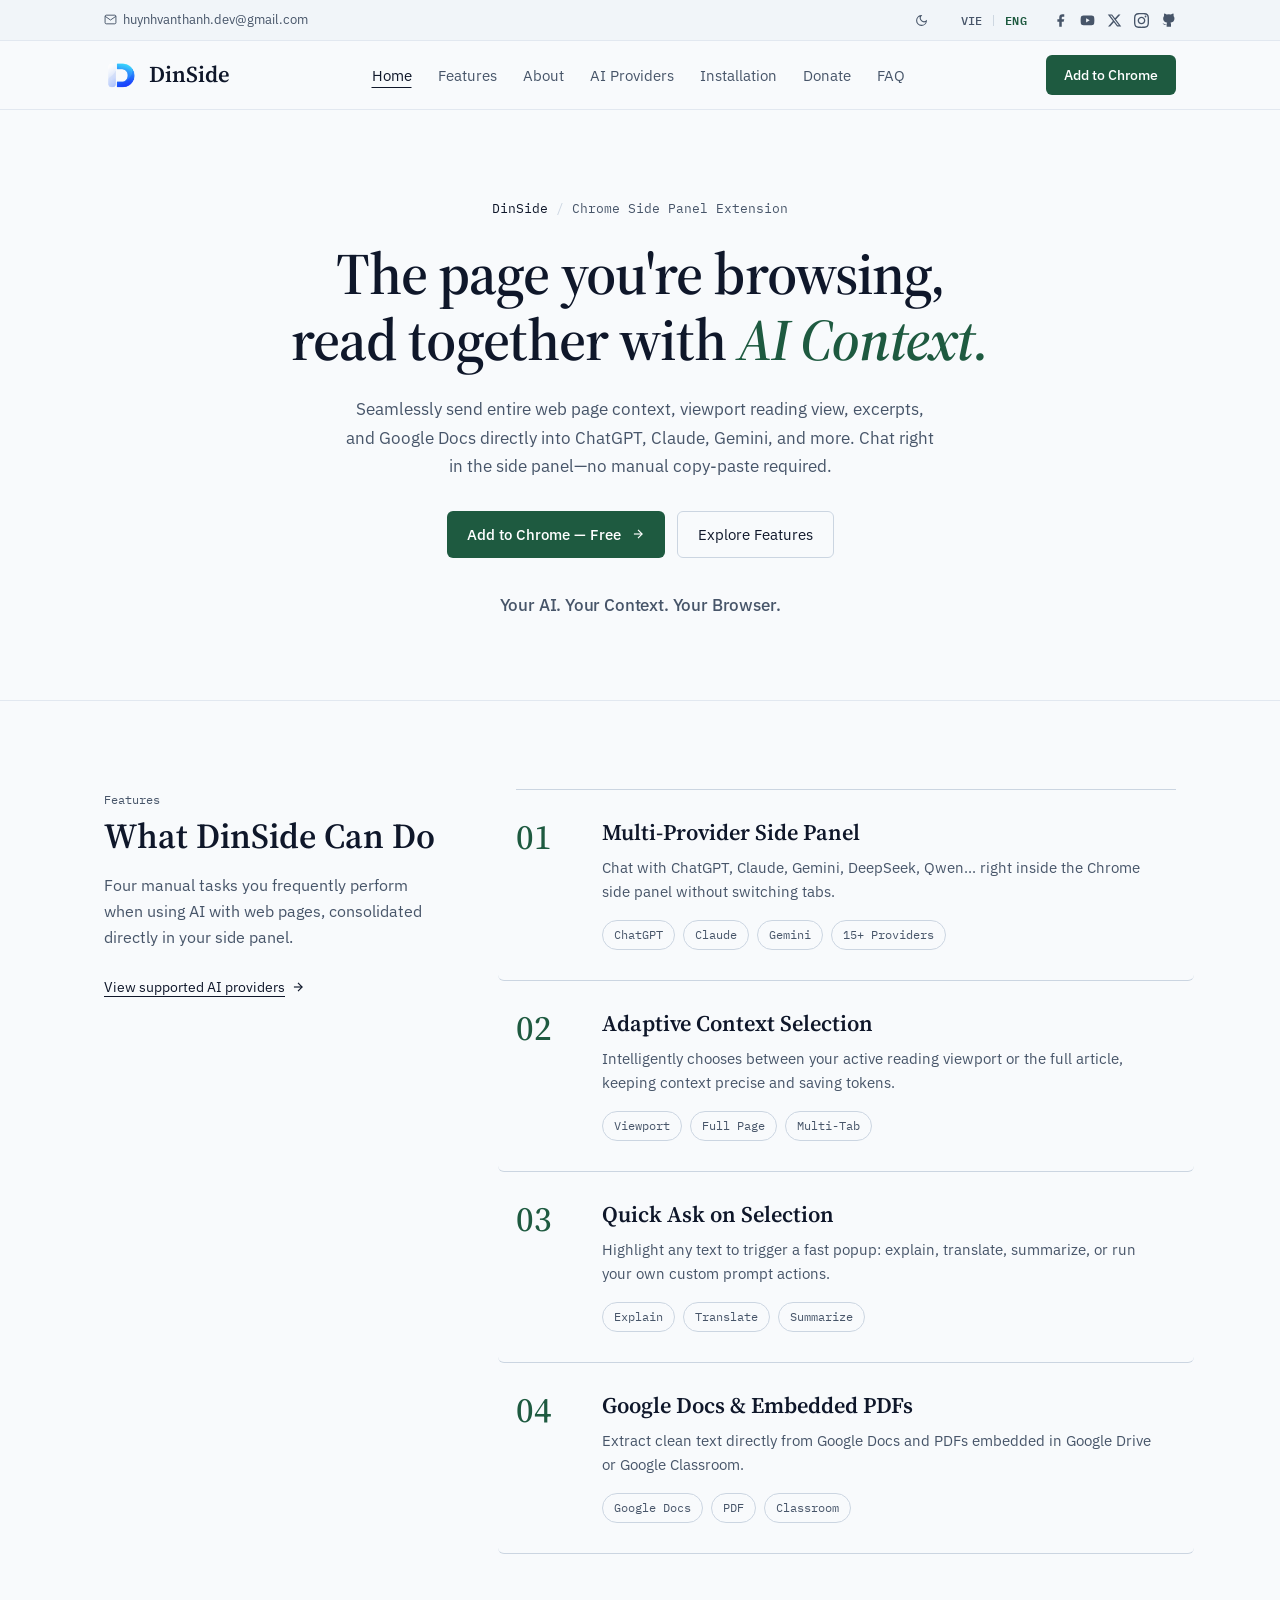
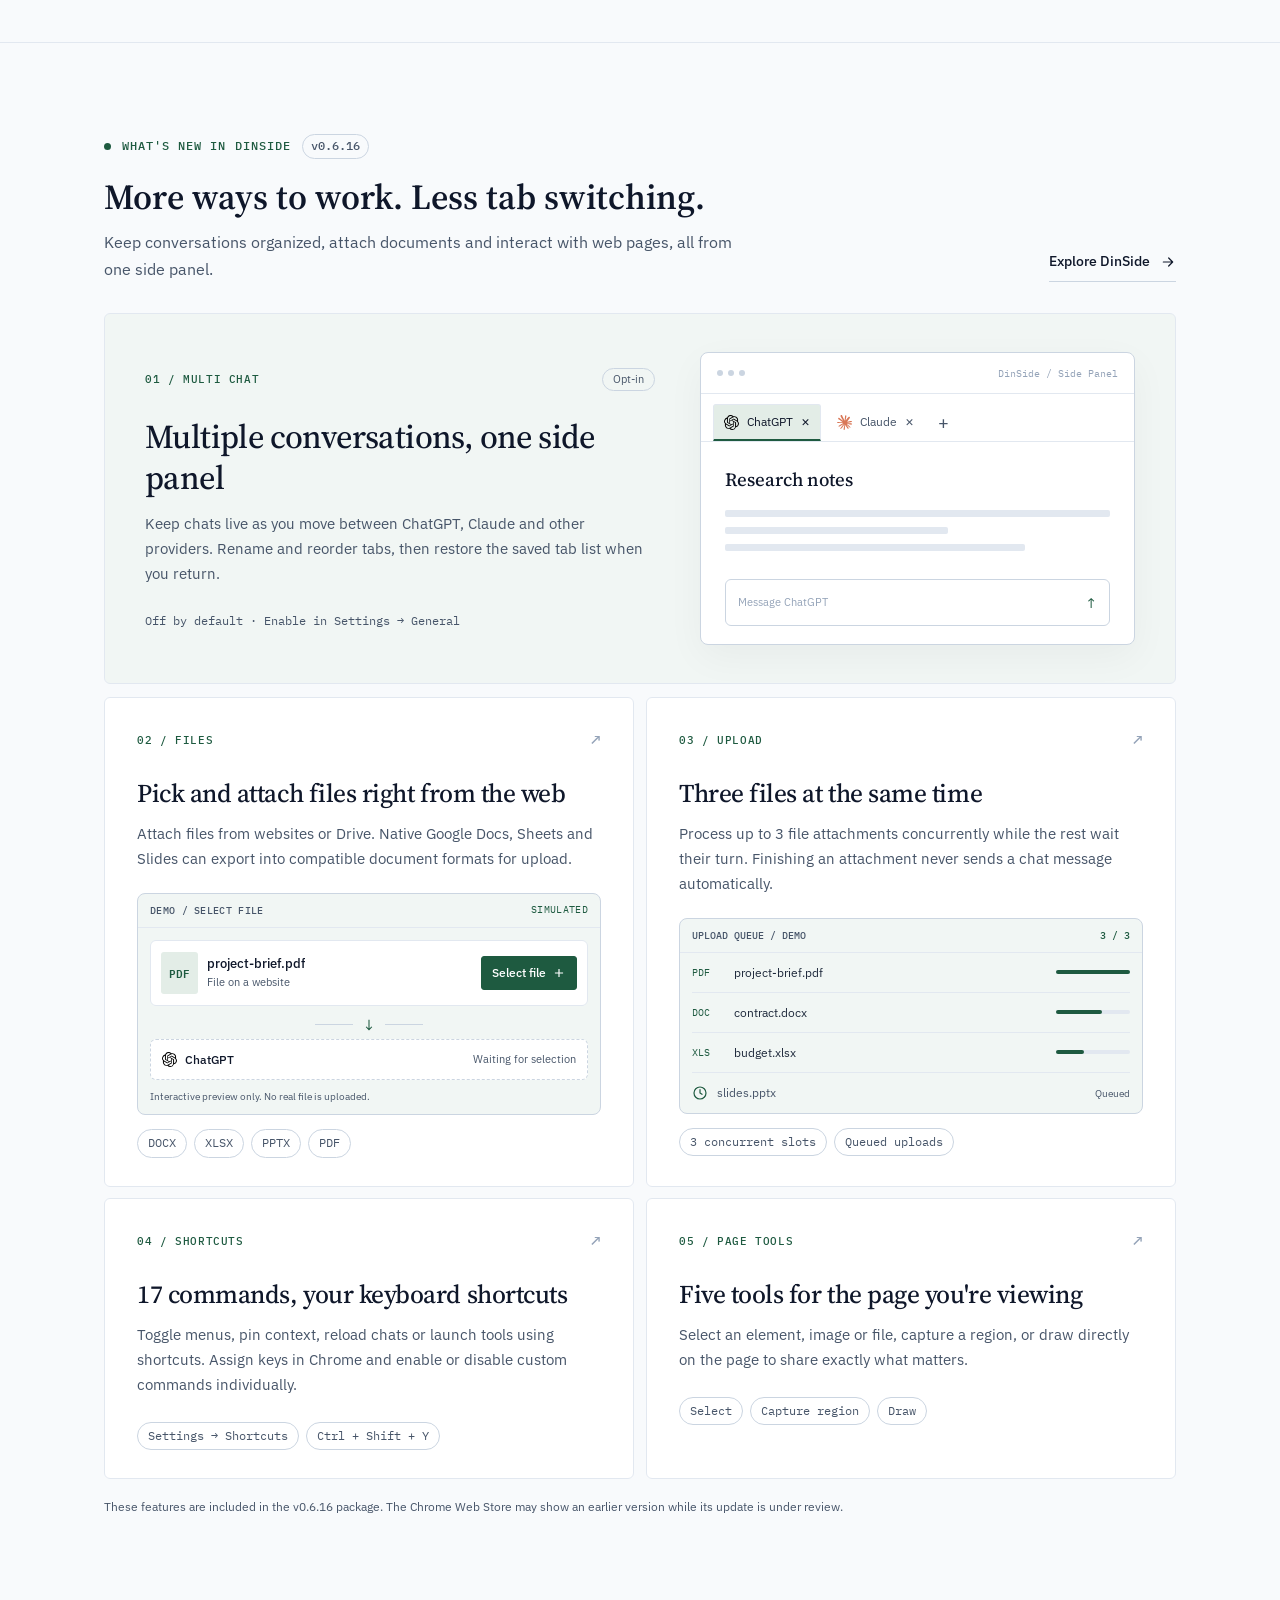
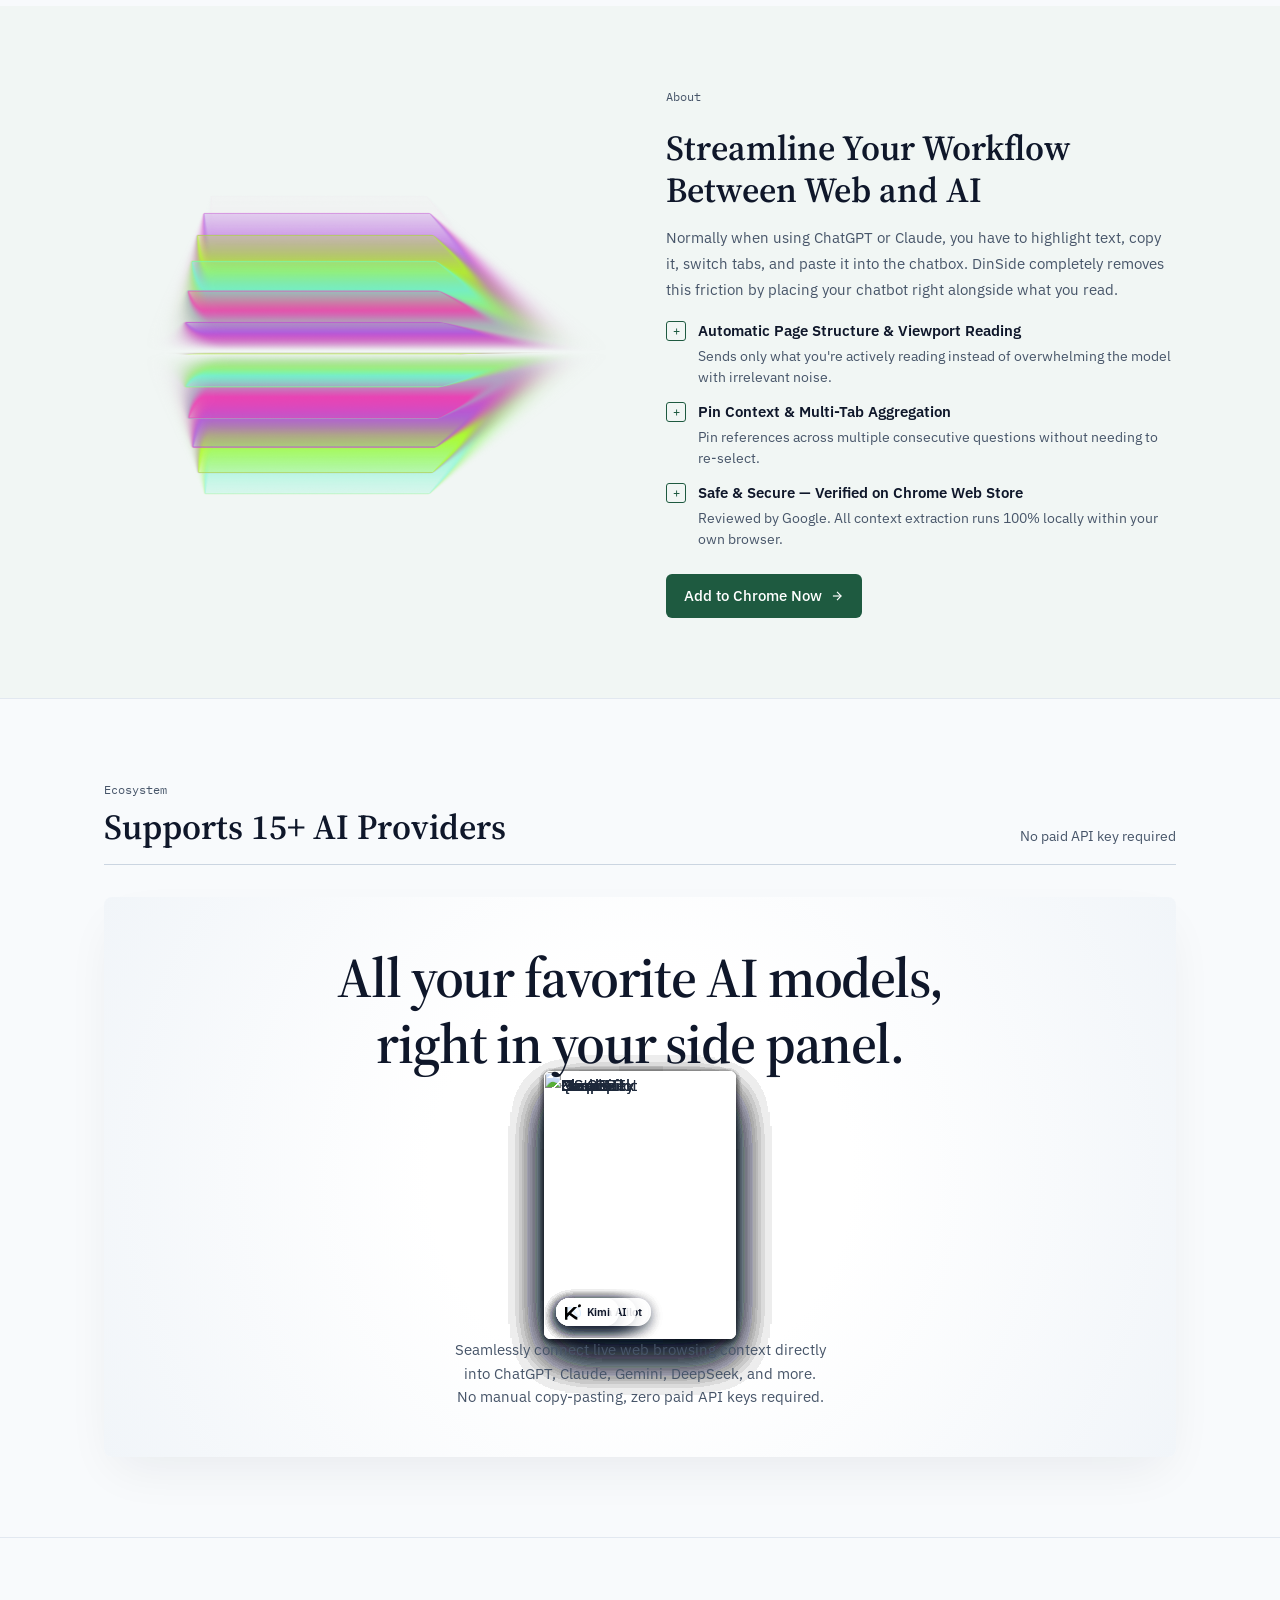
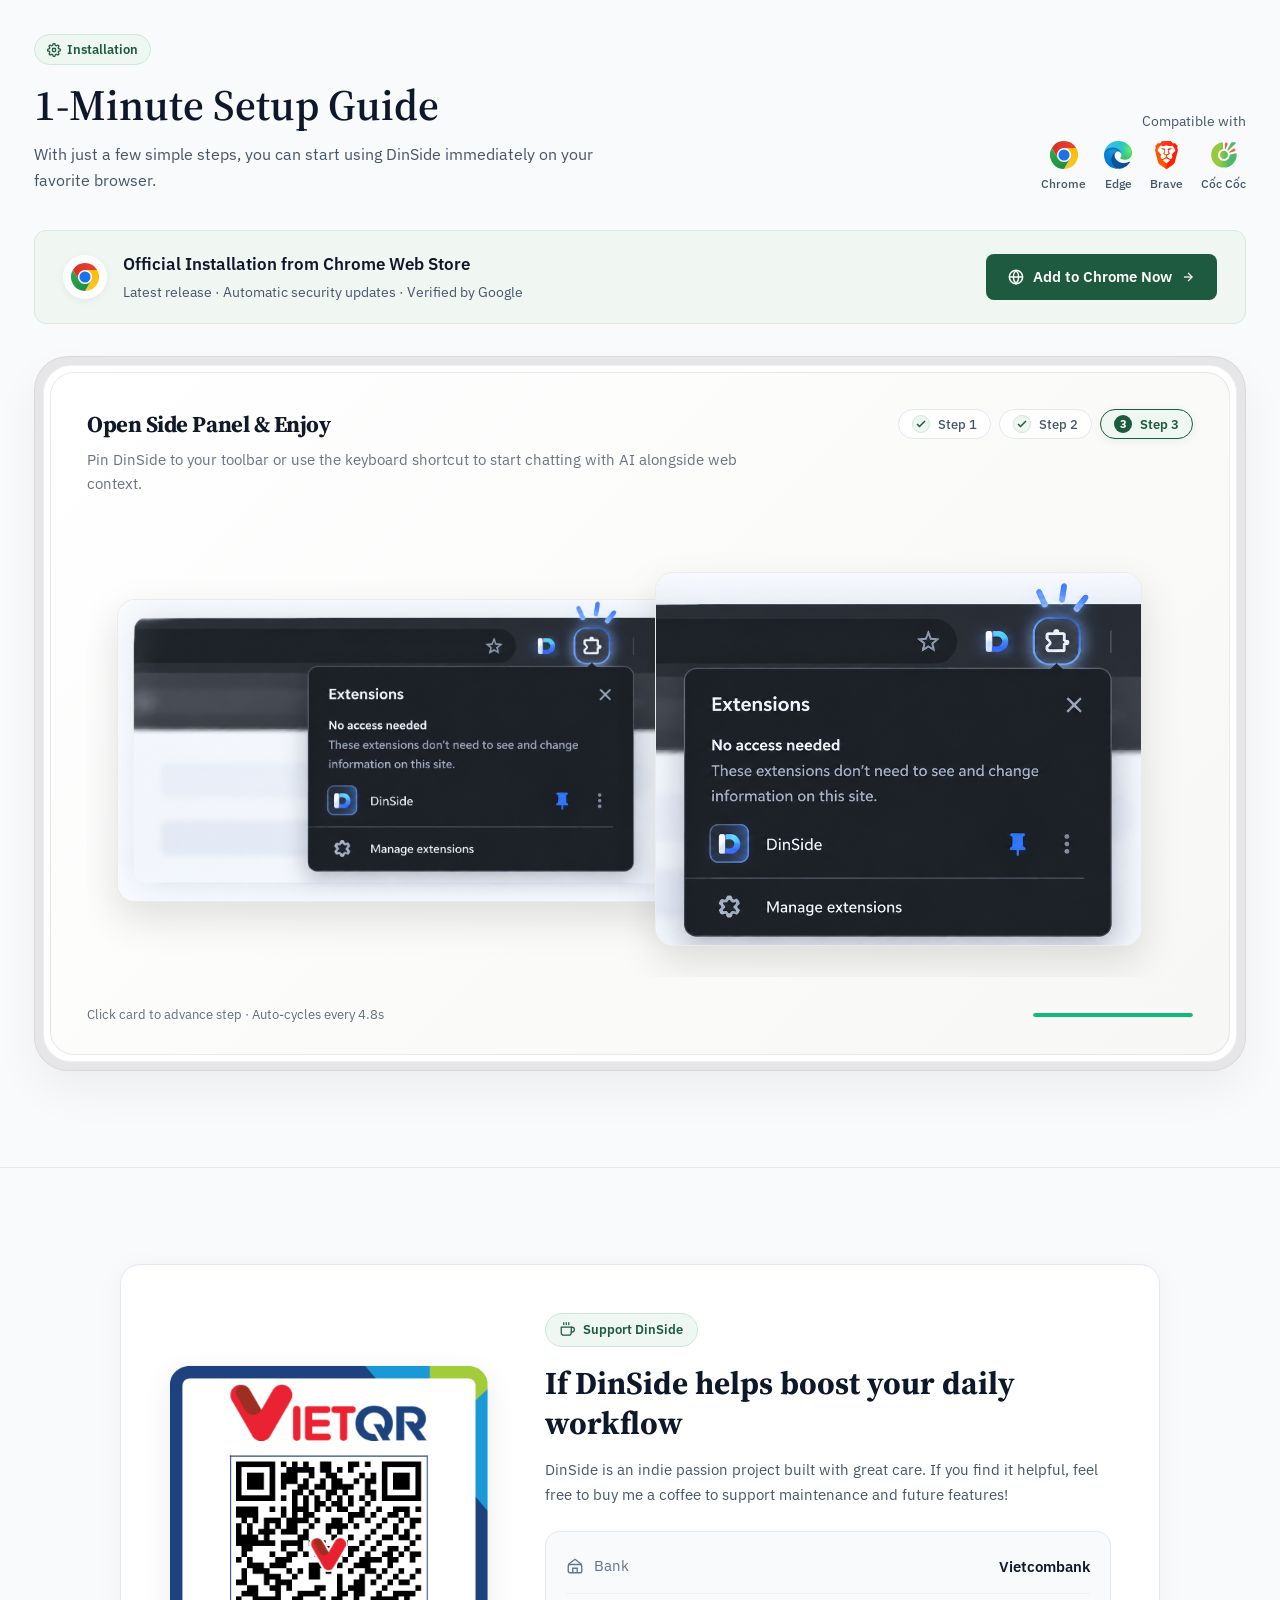
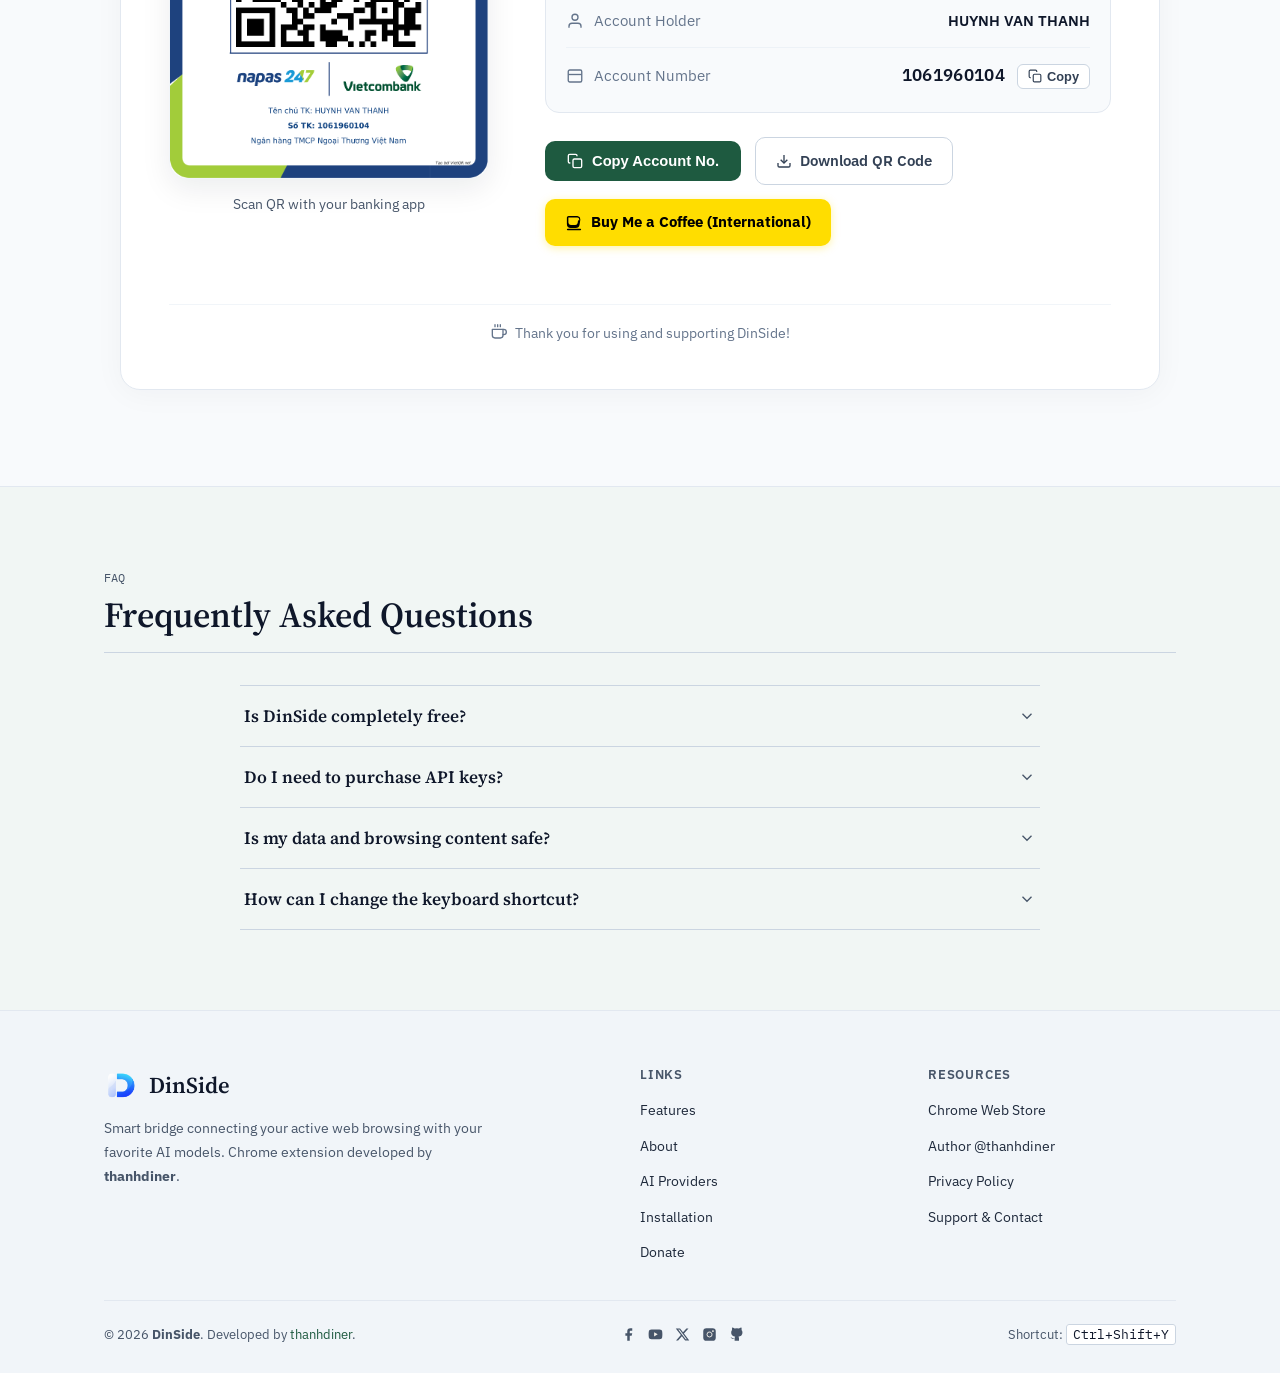
==== index.html @ f7955786 "fix: prevent stale mobile CSS and replace emoji with SVG icons" ====
<!DOCTYPE html>
<html lang="vi">
<head>
  <meta charset="UTF-8">
  <meta name="viewport" content="width=device-width, initial-scale=1.0">
  <title>DinSide — Mang ngữ cảnh trang web vào AI Chat của bạn</title>
  <meta name="description" content="Tiện ích mở rộng Chrome Side Panel kết nối ngữ cảnh trang web vào ChatGPT, Claude, Gemini, DeepSeek mà không cần copy-paste thủ công.">
  <meta name="keywords" content="DinSide, Chrome Extension, Side Panel, AI Context, ChatGPT, Claude, Gemini, DeepSeek">

  <!-- Favicon -->
  <link rel="icon" type="image/png" href="assets/icon32.png">
  <link rel="apple-touch-icon" href="assets/icon128.png">

  <!-- Fonts -->
  <link rel="preconnect" href="https://fonts.googleapis.com">
  <link rel="preconnect" href="https://fonts.gstatic.com" crossorigin>
  <link href="https://fonts.googleapis.com/css2?family=Source+Serif+4:opsz,wght@8..60,400;8..60,500;8..60,600&family=IBM+Plex+Sans:wght@400;500;600&family=IBM+Plex+Mono:wght@400;500&display=swap" rel="stylesheet">

  <!-- Stylesheet -->
  <link rel="stylesheet" href="css/style.css?v=9505e7cc3098">

  <!-- Immediate Theme Initialization (Zero Flicker) -->
  <script>
    (function() {
      try {
        var savedTheme = localStorage.getItem('dinside_theme');
        var isDark = savedTheme === 'dark' || (!savedTheme && window.matchMedia && window.matchMedia('(prefers-color-scheme: dark)').matches);
        document.documentElement.setAttribute('data-theme', isDark ? 'dark' : 'light');
      } catch (_) {}
    })();
  </script>

  <!-- Scroll Restoration Guard: Prevents flashing top (0) when reloading at an existing position -->
  <script>
    (function() {
      if ('scrollRestoration' in history) {
        history.scrollRestoration = 'manual';
      }
      try {
        var savedY = parseInt(sessionStorage.getItem('dinside_scroll_pos'), 10) || (history.state && history.state.scrollPos) || 0;
        if (savedY > 30) {
          var style = document.createElement('style');
          style.id = 'scroll-guard';
          style.textContent = 'body { visibility: hidden !important; }';
          document.head.appendChild(style);
          setTimeout(function() {
            var g = document.getElementById('scroll-guard');
            if (g) g.remove();
          }, 350);
        }
      } catch (_) {}
    })();
  </script>

  <!-- Immediate Language Initialization -->
  <script src="js/translations.js?v=eef254caa2cd"></script>
  <script>
    (function() {
      function detectLang() {
        try {
          var saved = localStorage.getItem('dinside_lang');
          if (saved === 'vi' || saved === 'en') return saved;
        } catch (_) {}

        try {
          var tz = Intl.DateTimeFormat().resolvedOptions().timeZone || '';
          if (tz === 'Asia/Ho_Chi_Minh' || tz === 'Saigon') return 'vi';
          if (tz.indexOf('America/') === 0 || tz.indexOf('US/') === 0) return 'en';
        } catch (_) {}

        try {
          var langs = navigator.languages || [navigator.language || ''];
          for (var i = 0; i < langs.length; i++) {
            var l = (langs[i] || '').toLowerCase();
            if (l.indexOf('vi') === 0) return 'vi';
            if (l.indexOf('en') === 0) return 'en';
          }
        } catch (_) {}

        return 'vi';
      }

      var lang = detectLang();
      window.__initialLang = lang;
      document.documentElement.setAttribute('lang', lang);

      // If English, translate DOM nodes as soon as parser creates them (zero flicker)
      if (lang === 'en' && typeof translations !== 'undefined' && translations.en) {
        var dict = translations.en;
        if (dict["page.title"]) document.title = dict["page.title"];

        function translateNode(el) {
          if (el.nodeType === 1 && el.hasAttribute('data-i18n')) {
            var key = el.getAttribute('data-i18n');
            if (dict[key] !== undefined) el.innerHTML = dict[key];
          }
          if (el.nodeType === 1 && el.querySelectorAll) {
            var children = el.querySelectorAll('[data-i18n]');
            for (var j = 0; j < children.length; j++) {
              var cKey = children[j].getAttribute('data-i18n');
              if (dict[cKey] !== undefined) children[j].innerHTML = dict[cKey];
            }
          }
        }

        var observer = new MutationObserver(function(mutations) {
          for (var m = 0; m < mutations.length; m++) {
            var added = mutations[m].addedNodes;
            for (var a = 0; a < added.length; a++) {
              translateNode(added[a]);
            }
          }
        });

        observer.observe(document.documentElement, { childList: true, subtree: true });

        document.addEventListener('DOMContentLoaded', function() {
          observer.disconnect();
          var remaining = document.querySelectorAll('[data-i18n]');
          for (var r = 0; r < remaining.length; r++) {
            var rKey = remaining[r].getAttribute('data-i18n');
            if (dict[rKey] !== undefined) remaining[r].innerHTML = dict[rKey];
          }
        });
      }
    })();
  </script>
</head>
<body>

  <!-- Top Utility Bar -->
  <div class="top-bar">
    <div class="container top-bar-inner">
      <div class="top-bar-left">
        <span class="top-bar-item">
          <svg viewBox="0 0 24 24"><path d="M4 4h16c1.1 0 2 .9 2 2v12c0 1.1-.9 2-2 2H4c-1.1 0-2-.9-2-2V6c0-1.1.9-2 2-2z"></path><polyline points="22,6 12,13 2,6"></polyline></svg>
          <span data-i18n="topbar.email">huynhvanthanh.dev@gmail.com</span>
        </span>
      </div>
      <div class="top-bar-right">
        <button type="button" class="theme-toggle-btn topbar-theme-toggle" aria-label="Chuyển đổi giao diện Sáng / Tối" title="Chuyển đổi giao diện">
          <svg class="theme-icon-sun" viewBox="0 0 24 24"><circle cx="12" cy="12" r="5"></circle><line x1="12" y1="1" x2="12" y2="3"></line><line x1="12" y1="21" x2="12" y2="23"></line><line x1="4.22" y1="4.22" x2="5.64" y2="5.64"></line><line x1="18.36" y1="18.36" x2="19.78" y2="19.78"></line><line x1="1" y1="12" x2="3" y2="12"></line><line x1="21" y1="12" x2="23" y2="12"></line><line x1="4.22" y1="19.78" x2="5.64" y2="18.36"></line><line x1="18.36" y1="5.64" x2="19.78" y2="4.22"></line></svg>
          <svg class="theme-icon-moon" viewBox="0 0 24 24"><path d="M21 12.79A9 9 0 1 1 11.21 3 7 7 0 0 0 21 12.79z"></path></svg>
        </button>
        <div class="lang-switch-group" aria-label="Ngôn ngữ / Language">
          <button type="button" class="lang-btn active" data-lang="vi">VIE</button>
          <span class="lang-sep">|</span>
          <button type="button" class="lang-btn" data-lang="en">ENG</button>
        </div>
        <div class="social-links-bar" aria-label="Mạng xã hội">
          <a href="https://facebook.com" target="_blank" rel="noopener noreferrer" class="social-link-item" title="Facebook" aria-label="Facebook">
            <svg viewBox="0 0 24 24"><path d="M18 2h-3a5 5 0 0 0-5 5v3H7v4h3v8h4v-8h3l1-4h-4V7a1 1 0 0 1 1-1h3z"></path></svg>
          </a>
          <a href="https://youtube.com" target="_blank" rel="noopener noreferrer" class="social-link-item" title="YouTube" aria-label="YouTube">
            <svg viewBox="0 0 24 24"><path d="M22.54 6.42a2.78 2.78 0 0 0-1.94-2C18.88 4 12 4 12 4s-6.88 0-8.6.46a2.78 2.78 0 0 0-1.94 2A29 29 0 0 0 1 11.75a29 29 0 0 0 .46 5.33A2.78 2.78 0 0 0 3.4 19c1.72.46 8.6.46 8.6.46s6.88 0 8.6-.46a2.78 2.78 0 0 0 1.94-2 29 29 0 0 0 .46-5.25 29 29 0 0 0-.46-5.33z"></path><polygon points="9.75 15.02 15.5 11.75 9.75 8.48 9.75 15.02" fill="var(--bg-topbar)"></polygon></svg>
          </a>
          <a href="https://x.com" target="_blank" rel="noopener noreferrer" class="social-link-item" title="X (Twitter)" aria-label="X">
            <svg viewBox="0 0 24 24"><path d="M18.244 2.25h3.308l-7.227 8.26 8.502 11.24H16.17l-5.214-6.817L4.99 21.75H1.68l7.73-8.835L1.254 2.25H8.08l4.713 6.231zm-1.161 17.52h1.833L7.084 4.126H5.117z"></path></svg>
          </a>
          <a href="https://instagram.com" target="_blank" rel="noopener noreferrer" class="social-link-item" title="Instagram" aria-label="Instagram">
            <svg viewBox="0 0 24 24"><path d="M12 2.163c3.204 0 3.584.012 4.85.07 3.252.148 4.771 1.691 4.919 4.919.058 1.265.069 1.645.069 4.849 0 3.205-.012 3.584-.069 4.849-.149 3.225-1.664 4.771-4.919 4.919-1.266.058-1.644.07-4.85.07-3.204 0-3.584-.012-4.849-.07-3.26-.149-4.771-1.699-4.919-4.92-.058-1.265-.07-1.644-.07-4.849 0-3.204.013-3.583.07-4.849.149-3.227 1.664-4.771 4.919-4.919 1.266-.057 1.645-.069 4.849-.069zm0-2.163c-3.259 0-3.667.014-4.947.072-4.358.2-6.78 2.618-6.98 6.98-.059 1.281-.073 1.689-.073 4.948 0 3.259.014 3.668.072 4.948.2 4.358 2.618 6.78 6.98 6.98 1.281.058 1.689.072 4.948.072 3.259 0 3.668-.014 4.948-.072 4.354-.2 6.782-2.618 6.979-6.98.059-1.28.073-1.689.073-4.948 0-3.259-.014-3.667-.072-4.947-.196-4.354-2.617-6.78-6.979-6.98-1.281-.059-1.69-.073-4.949-.073zm0 5.838c-3.403 0-6.162 2.759-6.162 6.162s2.759 6.163 6.162 6.163 6.162-2.759 6.162-6.163c0-3.403-2.759-6.162-6.162-6.162zm0 10.162c-2.209 0-4-1.79-4-4 0-2.209 1.791-4 4-4s4 1.791 4 4c0 2.21-1.791 4-4 4zm6.406-11.845c-.796 0-1.441.645-1.441 1.44s.645 1.44 1.441 1.44c.795 0 1.439-.645 1.439-1.44s-.644-1.44-1.439-1.44z"></path></svg>
          </a>
          <a href="https://github.com/thanhdiner/DinSide" target="_blank" rel="noopener noreferrer" class="social-link-item" title="GitHub: @thanhdiner" aria-label="GitHub">
            <svg viewBox="0 0 24 24"><path d="M9 19c-5 1.5-5-2.5-7-3m14 6v-3.87a3.37 3.37 0 0 0-.94-2.61c3.14-.35 6.44-1.54 6.44-7A5.44 5.44 0 0 0 20 4.77 5.07 5.07 0 0 0 19.91 1S18.73.65 16 2.48a13.38 13.38 0 0 0-7 0C6.27.65 5.09 1 5.09 1A5.07 5.07 0 0 0 5 4.77a5.44 5.44 0 0 0-1.5 3.78c0 5.42 3.3 6.61 6.44 7A3.37 3.37 0 0 0 9 18.13V22"></path></svg>
          </a>
        </div>
      </div>
    </div>
  </div>

  <!-- Main Navigation Bar -->
  <nav class="main-navbar">
    <div class="container nav-container">
      <a href="#" class="brand-logo-group">
        <img src="assets/icon128.png" alt="DinSide Logo" class="brand-logo-img">
        <span class="brand-title">DinSide</span>
      </a>

      <ul class="nav-links" id="navLinks">
        <li><a href="#" class="active" data-i18n="nav.home">Trang chủ</a></li>
        <li><a href="#features" data-i18n="nav.features">Tính năng</a></li>
        <li><a href="#about" data-i18n="nav.about">Giới thiệu</a></li>
        <li><a href="#providers" data-i18n="nav.providers">AI Providers</a></li>
        <li><a href="#installation" data-i18n="nav.installation">Cài đặt</a></li>
        <li><a href="#donate" data-i18n="nav.donate">Ủng hộ</a></li>
        <li><a href="#faq" data-i18n="nav.faq">FAQ</a></li>
      </ul>

      <div style="display: flex; align-items: center; gap: 14px;">
        <button type="button" class="theme-toggle-btn nav-theme-toggle" aria-label="Chuyển đổi giao diện Sáng / Tối" title="Chuyển đổi giao diện">
          <svg class="theme-icon-sun" viewBox="0 0 24 24"><circle cx="12" cy="12" r="5"></circle><line x1="12" y1="1" x2="12" y2="3"></line><line x1="12" y1="21" x2="12" y2="23"></line><line x1="4.22" y1="4.22" x2="5.64" y2="5.64"></line><line x1="18.36" y1="18.36" x2="19.78" y2="19.78"></line><line x1="1" y1="12" x2="3" y2="12"></line><line x1="21" y1="12" x2="23" y2="12"></line><line x1="4.22" y1="19.78" x2="5.64" y2="18.36"></line><line x1="18.36" y1="5.64" x2="19.78" y2="4.22"></line></svg>
          <svg class="theme-icon-moon" viewBox="0 0 24 24"><path d="M21 12.79A9 9 0 1 1 11.21 3 7 7 0 0 0 21 12.79z"></path></svg>
        </button>
        <div class="lang-switch-group nav-lang-switch" aria-label="Ngôn ngữ / Language">
          <button type="button" class="lang-btn active" data-lang="vi">VIE</button>
          <span class="lang-sep">|</span>
          <button type="button" class="lang-btn" data-lang="en">ENG</button>
        </div>
        <a href="https://chromewebstore.google.com/detail/dinside/gpmnoijpldnibaffgbnddfidgofbdbgo" target="_blank" rel="noopener noreferrer" class="nav-cta-btn" data-i18n="nav.addToChrome">
          Thêm vào Chrome
        </a>
        <button class="mobile-menu-btn" id="mobileMenuBtn" aria-label="Mở menu">
          <svg viewBox="0 0 24 24"><line x1="3" y1="12" x2="21" y2="12"></line><line x1="3" y1="6" x2="21" y2="6"></line><line x1="3" y1="18" x2="21" y2="18"></line></svg>
        </button>
      </div>
    </div>
  </nav>

  <!-- Hero Section (centered) -->
  <header class="hero-split-section">
    <div class="container hero-center">
      <div class="hero-tag-line">
        <span class="tag-pill-text">DinSide</span>
        <span class="tag-sep">/</span>
        <span class="tag-desc-text" data-i18n="hero.tagDesc">Tiện ích mở rộng Chrome Side Panel</span>
      </div>

      <h1 class="hero-split-headline" data-i18n="hero.headline">
        Trang web bạn đang đọc,<br>
        cùng đọc với <em>ngữ cảnh AI.</em>
      </h1>

      <p class="hero-split-desc" data-i18n="hero.desc">
        Đưa toàn bộ ngữ cảnh trang web, vùng xem màn hình, trích đoạn và Google Docs vào thẳng ChatGPT, Claude, Gemini... Trò chuyện trực tiếp ngay thanh bên, không cần copy-paste.
      </p>

      <div class="hero-split-cta-row">
        <a href="https://chromewebstore.google.com/detail/dinside/gpmnoijpldnibaffgbnddfidgofbdbgo" target="_blank" rel="noopener noreferrer" class="btn-hero-primary">
          <span data-i18n="hero.ctaPrimary">Thêm vào Chrome — Miễn phí</span>
          <span class="btn-arrow-box"><svg class="arrow" width="14" height="14" viewBox="0 0 24 24" fill="none" stroke="currentColor" stroke-width="2"><line x1="5" y1="12" x2="19" y2="12"></line><polyline points="12 5 19 12 12 19"></polyline></svg></span>
        </a>
        <a href="#features" class="btn-hero-secondary">
          <span data-i18n="hero.ctaSecondary">Xem tính năng</span>
        </a>
      </div>

      <p class="hero-slogan-text" data-i18n="hero.slogan">AI của bạn. Ngữ cảnh của bạn. Trình duyệt của bạn.</p>
    </div>
  </header>

  <!-- Features -->
  <section class="features-section" id="features">
    <div class="container features-layout">
      <div class="features-intro reveal-left">
        <span class="section-label" data-i18n="features.label">Tính năng</span>
        <h2 class="section-main-title" data-i18n="features.title">DinSide làm được gì</h2>
        <p class="features-lead" data-i18n="features.lead">Bốn việc bạn hay làm thủ công khi dùng AI cùng một trang web, gom lại ngay trong thanh bên.</p>
        <a href="#providers" class="section-link-action">
          <span data-i18n="features.linkProviders">Xem các nhà cung cấp hỗ trợ</span>
          <svg class="arrow" width="14" height="14" viewBox="0 0 24 24" fill="none" stroke="currentColor" stroke-width="2"><line x1="5" y1="12" x2="19" y2="12"></line><polyline points="12 5 19 12 12 19"></polyline></svg>
        </a>
      </div>
      <div class="features-list">
        <article class="feature-row reveal-on-scroll reveal-delay-1">
          <span class="feature-num">01</span>
          <div class="feature-body">
            <h3 class="feature-title" data-i18n="features.f1.title">Side Panel đa nhà cung cấp</h3>
            <p class="feature-desc" data-i18n="features.f1.desc">Trò chuyện với ChatGPT, Claude, Gemini, DeepSeek, Qwen... ngay trên thanh bên Chrome mà không cần rời trang web.</p>
            <ul class="feature-tags"><li><span>ChatGPT</span></li><li><span>Claude</span></li><li><span>Gemini</span></li><li><span data-i18n="features.f1.tag4">15+ nhà cung cấp</span></li></ul>
          </div>
        </article>
        <article class="feature-row reveal-on-scroll reveal-delay-2">
          <span class="feature-num">02</span>
          <div class="feature-body">
            <h3 class="feature-title" data-i18n="features.f2.title">Ngữ cảnh tự chọn</h3>
            <p class="feature-desc" data-i18n="features.f2.desc">Tự đánh giá nội dung trang và câu hỏi để chọn giữa vùng đang xem hoặc toàn bộ bài viết, giúp tiết kiệm token.</p>
            <ul class="feature-tags"><li><span data-i18n="features.f2.tag1">Vùng nhìn</span></li><li><span data-i18n="features.f2.tag2">Toàn trang</span></li><li><span data-i18n="features.f2.tag3">Nhiều tab</span></li></ul>
          </div>
        </article>
        <article class="feature-row reveal-on-scroll reveal-delay-3">
          <span class="feature-num">03</span>
          <div class="feature-body">
            <h3 class="feature-title" data-i18n="features.f3.title">Hỏi nhanh khi bôi đen</h3>
            <p class="feature-desc" data-i18n="features.f3.desc">Bôi đen văn bản bất kỳ để mở popup: giải thích, dịch, tóm tắt hoặc chạy action tuỳ chỉnh của riêng bạn.</p>
            <ul class="feature-tags"><li><span data-i18n="features.f3.tag1">Giải thích</span></li><li><span data-i18n="features.f3.tag2">Dịch</span></li><li><span data-i18n="features.f3.tag3">Tóm tắt</span></li></ul>
          </div>
        </article>
        <article class="feature-row reveal-on-scroll reveal-delay-4">
          <span class="feature-num">04</span>
          <div class="feature-body">
            <h3 class="feature-title" data-i18n="features.f4.title">Google Docs và PDF</h3>
            <p class="feature-desc" data-i18n="features.f4.desc">Trích xuất văn bản từ Google Docs và các file PDF nhúng trên Google Drive hay Google Classroom.</p>
            <ul class="feature-tags"><li><span>Google Docs</span></li><li><span>PDF</span></li><li><span>Classroom</span></li></ul>
          </div>
        </article>
      </div>
    </div>
  </section>

  <!-- DinSide v0.6.16: release highlights sourced from docs/RELEASE_0.6.16.md -->
  <section class="release-section" id="whats-new" aria-labelledby="release-heading">
    <div class="container">
      <div class="release-header reveal-on-scroll">
        <div>
          <span class="release-kicker"><span class="release-kicker-dot" aria-hidden="true"></span><span data-i18n="release.kicker">CẬP NHẬT DINSIDE</span><span class="release-version">v0.6.16</span></span>
          <h2 class="section-main-title release-heading" id="release-heading" data-i18n="release.heading">Nhiều cách làm việc hơn. Ít phải chuyển tab hơn.</h2>
          <p class="release-intro" data-i18n="release.intro">Quản lý các cuộc trò chuyện, gửi tài liệu và thao tác trên trang web, tất cả từ một Side Panel.</p>
        </div>
        <a class="release-cta" href="#installation"><span data-i18n="release.cta">Khám phá DinSide</span><svg viewBox="0 0 24 24" width="16" height="16" fill="none" stroke="currentColor" stroke-width="1.8" stroke-linecap="round" stroke-linejoin="round" aria-hidden="true"><path d="M5 12h14m-6-6 6 6-6 6"/></svg></a>
      </div>
      <div class="release-grid">
        <article class="release-card release-card-featured reveal-on-scroll">
          <div class="release-card-copy">
            <div class="release-card-eyebrow"><span>01 / MULTI CHAT</span><span class="release-card-state" data-i18n="release.tabs.state">Tùy chọn</span></div>
            <h3 data-i18n="release.tabs.title">Nhiều cuộc trò chuyện, một thanh bên</h3>
            <p data-i18n="release.tabs.desc">Giữ chat đang mở khi chuyển qua lại giữa ChatGPT, Claude và các nhà cung cấp khác. Đổi tên, kéo sắp xếp và khôi phục danh sách tab khi mở lại.</p>
            <span class="release-card-footnote" data-i18n="release.tabs.note">Mặc định tắt · Bật trong Settings → General</span>
          </div>
          <div class="release-preview" aria-hidden="true">
            <div class="release-preview-bar"><span class="release-preview-dot"></span><span class="release-preview-dot"></span><span class="release-preview-dot"></span><span class="release-preview-label">DinSide / Side Panel</span></div>
            <div class="release-preview-tabs"><span class="release-preview-tab is-active"><img class="release-preview-provider-mark" src="assets/chatgpt-mark.svg" alt="" aria-hidden="true"> ChatGPT <span class="release-preview-close">×</span></span><span class="release-preview-tab"><img class="release-preview-provider-mark" src="assets/claude-mark.svg" alt="" aria-hidden="true"> Claude <span class="release-preview-close">×</span></span><span class="release-preview-add">+</span></div>
            <div class="release-preview-content"><span class="release-preview-content-title">Research notes</span><span class="release-preview-line"></span><span class="release-preview-line short"></span><span class="release-preview-line medium"></span><div class="release-preview-compose"><span>Message ChatGPT</span><span>↑</span></div></div>
          </div>
        </article>
        <article class="release-card reveal-on-scroll">
          <div class="release-card-eyebrow"><span>02 / FILES</span><span class="release-card-index">↗</span></div>
          <h3 data-i18n="release.files.title">Chọn và gửi file ngay trên trang web</h3>
          <p data-i18n="release.files.desc">Đính kèm file từ website hoặc Drive. Google Docs, Sheets và Slides có thể xuất thành định dạng tài liệu phù hợp trước khi tải lên.</p>
          <div class="release-file-demo" data-file-demo data-state="idle">
            <div class="release-file-demo-top">
              <span class="release-file-demo-label">DEMO / SELECT FILE</span>
              <span class="release-file-demo-badge" data-i18n="release.files.demo.badge">MÔ PHỎNG</span>
            </div>
            <div class="release-file-demo-item">
              <span class="release-file-demo-filetype" aria-hidden="true">PDF</span>
              <span class="release-file-demo-filename"><strong>project-brief.pdf</strong><small data-i18n="release.files.demo.source">Tài liệu trên website</small></span>
              <button type="button" class="release-file-demo-button" data-file-demo-button>
                <span data-file-demo-action data-i18n="release.files.demo.select">Chọn file</span>
                <svg width="14" height="14" viewBox="0 0 24 24" fill="none" stroke="currentColor" stroke-width="2" aria-hidden="true"><path d="M12 5v14M5 12h14"/></svg>
              </button>
            </div>
            <div class="release-file-demo-path" aria-hidden="true"><span></span><svg width="14" height="14" viewBox="0 0 24 24" fill="none" stroke="currentColor" stroke-width="1.8"><path d="M12 3v17m-5-5 5 5 5-5"/></svg><span></span></div>
            <div class="release-file-demo-target">
              <span class="release-file-demo-provider"><img src="assets/chatgpt-mark.svg" alt="" aria-hidden="true"> ChatGPT</span>
              <span class="release-file-demo-status" role="status" aria-live="polite" data-file-demo-status data-i18n="release.files.demo.idle">Chờ chọn file</span>
            </div>
            <span class="release-file-demo-hint" data-i18n="release.files.demo.hint">Demo tương tác, không tải file thật.</span>
          </div>
          <div class="release-pills" aria-label="Supported formats"><span>DOCX</span><span>XLSX</span><span>PPTX</span><span>PDF</span></div>
        </article>
        <article class="release-card reveal-on-scroll">
          <div class="release-card-eyebrow"><span>03 / UPLOAD</span><span class="release-card-index">↗</span></div>
          <h3 data-i18n="release.upload.title">Ba file tải lên cùng lúc</h3>
          <p data-i18n="release.upload.desc">Tối đa 3 file được xử lý song song; file tiếp theo tự chờ lượt. Đính kèm xong không tự gửi tin nhắn.</p>
          <div class="release-upload-preview" aria-hidden="true">
            <div class="release-upload-preview-head"><span>UPLOAD QUEUE / DEMO</span><span>3 / 3</span></div>
            <div class="release-upload-preview-row"><span class="release-upload-preview-type">PDF</span><span class="release-upload-preview-name">project-brief.pdf</span><span class="release-upload-preview-progress"><i style="width: 100%"></i></span></div>
            <div class="release-upload-preview-row"><span class="release-upload-preview-type">DOC</span><span class="release-upload-preview-name">contract.docx</span><span class="release-upload-preview-progress"><i style="width: 62%"></i></span></div>
            <div class="release-upload-preview-row"><span class="release-upload-preview-type">XLS</span><span class="release-upload-preview-name">budget.xlsx</span><span class="release-upload-preview-progress"><i style="width: 38%"></i></span></div>
            <div class="release-upload-preview-queued"><span class="release-upload-queue-icon" aria-hidden="true"><svg viewBox="0 0 24 24" width="16" height="16" fill="none" stroke="currentColor" stroke-width="1.8" stroke-linecap="round" stroke-linejoin="round"><circle cx="12" cy="12" r="9"></circle><path d="M12 7v5l3 2"></path></svg></span><span>slides.pptx</span><span data-i18n="release.upload.preview.queued">Đang chờ</span></div>
          </div>
          <div class="release-pills"><span data-i18n="release.upload.tag1">3 luồng đồng thời</span><span data-i18n="release.upload.tag2">Có hàng chờ</span></div>
        </article>
        <article class="release-card reveal-on-scroll">
          <div class="release-card-eyebrow"><span>04 / SHORTCUTS</span><span class="release-card-index">↗</span></div>
          <h3 data-i18n="release.keys.title">17 lệnh, phím tắt theo ý bạn</h3>
          <p data-i18n="release.keys.desc">Mở menu, ghim ngữ cảnh, làm mới chat hoặc gọi công cụ bằng phím tắt. Tự gán phím trong Chrome và bật/tắt từng lệnh tùy chỉnh.</p>
          <div class="release-pills"><span>Settings → Shortcuts</span><span>Ctrl + Shift + Y</span></div>
        </article>
        <article class="release-card reveal-on-scroll">
          <div class="release-card-eyebrow"><span>05 / PAGE TOOLS</span><span class="release-card-index">↗</span></div>
          <h3 data-i18n="release.tools.title">Năm công cụ ngay trên trang đang xem</h3>
          <p data-i18n="release.tools.desc">Chọn phần tử, chọn hình ảnh, chọn file, chụp một vùng hoặc vẽ trực tiếp lên trang để chia sẻ nội dung chính xác hơn.</p>
          <div class="release-pills"><span data-i18n="release.tools.tag1">Chọn</span><span data-i18n="release.tools.tag2">Chụp vùng</span><span data-i18n="release.tools.tag3">Vẽ</span></div>
        </article>
      </div>
      <p class="release-footer-note" data-i18n="release.disclaimer">Các tính năng trên thuộc gói v0.6.16. Phiên bản trên Chrome Web Store có thể được cập nhật theo lịch duyệt của cửa hàng.</p>
    </div>
  </section>

  <!-- About DinSide / Split Section (Like bottom of user image) -->
  <section class="about-section" id="about">
    <div class="container about-split-grid">
      <!-- Left Visual: Cult UI Hero Color Panels Shader Visual -->
      <div class="about-art-container reveal-left">
        <div class="hero-colorpanels-visual-frame" data-slot="hero-colorpanels-visual">
          <div class="hero-colorpanels-desktop" id="hero-color-panels-mount" data-slot="hero-colorpanels-desktop">
            <!-- WebGL2 ColorPanels Canvas mounts here -->
          </div>
        </div>
      </div>
      <!-- Right Info Column -->
      <div class="about-info-col reveal-right">
        <span class="section-label" data-i18n="about.label">Giới thiệu</span>
        <h2 class="section-main-title" data-i18n="about.title">
          Tối ưu hóa luồng làm việc giữa Web và Trí tuệ nhân tạo
        </h2>
        <p style="color: var(--text-muted); font-size: 0.95rem; line-height: 1.7;" data-i18n="about.lead">
          Thông thường khi dùng ChatGPT hay Claude, bạn phải liên tục bôi đen, copy và chuyển tab để dán vào khung chat. DinSide loại bỏ hoàn toàn rào cản này bằng cách mang chatbot vào ngay bên cạnh trang bạn đang đọc.
        </p>

        <ul class="step-checklist">
          <li class="step-check-item">
            <div class="check-bullet">+</div>
            <div class="step-check-text">
              <strong data-i18n="about.c1.title">Tự động đọc cấu trúc trang và vùng nhìn (Viewport)</strong>
              <p data-i18n="about.c1.desc">Chỉ gửi những nội dung bạn đang quan tâm thay vì gửi tràn lan gây nghẽn context.</p>
            </div>
          </li>
          <li class="step-check-item">
            <div class="check-bullet">+</div>
            <div class="step-check-text">
              <strong data-i18n="about.c2.title">Ghim ngữ cảnh (Pin Context) và gom nhiều Tab</strong>
              <p data-i18n="about.c2.desc">Giữ lại tài liệu tham khảo cho nhiều câu hỏi liên tiếp mà không cần chọn lại.</p>
            </div>
          </li>
          <li class="step-check-item">
            <div class="check-bullet">+</div>
            <div class="step-check-text">
              <strong data-i18n="about.c3.title">An toàn & Bảo mật — Xác minh bởi Chrome Web Store</strong>
              <p data-i18n="about.c3.desc">Được kiểm duyệt bởi Google, toàn bộ xử lý diễn ra trực tiếp trên trình duyệt của bạn.</p>
            </div>
          </li>
        </ul>

        <div style="margin-top: 10px;">
          <a href="https://chromewebstore.google.com/detail/dinside/gpmnoijpldnibaffgbnddfidgofbdbgo" target="_blank" rel="noopener noreferrer" class="btn-coral">
            <span data-i18n="about.cta">Thêm vào Chrome ngay</span>
            <svg class="arrow" width="14" height="14" viewBox="0 0 24 24" fill="none" stroke="currentColor" stroke-width="2"><line x1="5" y1="12" x2="19" y2="12"></line><polyline points="12 5 19 12 12 19"></polyline></svg>
          </a>
        </div>
      </div>
    </div>
  </section>

  <!-- Supported Providers Section -->
  <section class="providers-section" id="providers">
    <div class="container">
      <div class="section-headline-bar reveal-on-scroll">
        <div>
          <span class="section-label" data-i18n="providers.label">Hệ sinh thái AI</span>
          <h2 class="section-main-title" data-i18n="providers.title">Hỗ trợ 15+ Nhà cung cấp AI</h2>
        </div>
        <span style="font-size: 0.85rem; color: var(--text-muted);" data-i18n="providers.note">Không yêu cầu API Key trả phí</span>
      </div>

      <!-- 3D Perspective Image Stream Corridor Hero -->
      <div class="image-stream-hero-container reveal-on-scroll" aria-label="DinSide AI Ecosystem 3D Stream">
        <div aria-hidden="true" class="ish-stage">
          <div class="ish-world">
            <!-- Right Rail -->
            <div class="ish-card ish-card-r ish-delay-0">
              <img src="https://pub-940ccf6255b54fa799a9b01050e6c227.r2.dev/stock-images/767d99bb371a54d0d36751e8cecae43c.jpg" alt="ChatGPT" loading="lazy" decoding="async" draggable="false" class="ish-card-img">
              <div class="ish-provider-mark">
                <img src="assets/chatgpt-mark.svg" alt="ChatGPT">
                <span>ChatGPT</span>
              </div>
            </div>
            <div class="ish-card ish-card-r ish-delay-1">
              <img src="https://pub-940ccf6255b54fa799a9b01050e6c227.r2.dev/gradients/hero_gradient/hero-gradients-01.png" alt="Claude" loading="lazy" decoding="async" draggable="false" class="ish-card-img">
              <div class="ish-provider-mark">
                <img src="assets/claude-mark.svg" alt="Claude">
                <span>Claude</span>
              </div>
            </div>
            <div class="ish-card ish-card-r ish-delay-2">
              <img src="https://pub-940ccf6255b54fa799a9b01050e6c227.r2.dev/stock-images/821d815affa6496c39cbdeeec7a84603.jpg" alt="Gemini" loading="lazy" decoding="async" draggable="false" class="ish-card-img">
              <div class="ish-provider-mark">
                <img src="assets/gemini-mark.svg" alt="Gemini">
                <span>Gemini</span>
              </div>
            </div>
            <div class="ish-card ish-card-r ish-delay-3">
              <img src="https://pub-940ccf6255b54fa799a9b01050e6c227.r2.dev/gradients/crimson_aura/crimson-aura-02.png" alt="DeepSeek" loading="lazy" decoding="async" draggable="false" class="ish-card-img">
              <div class="ish-provider-mark">
                <img src="assets/deepseek-mark.svg" alt="DeepSeek">
                <span>DeepSeek</span>
              </div>
            </div>
            <div class="ish-card ish-card-r ish-delay-4">
              <img src="https://pub-940ccf6255b54fa799a9b01050e6c227.r2.dev/stock-images/937438c560ada1c83317f2c11b3454b0.jpg" alt="Perplexity" loading="lazy" decoding="async" draggable="false" class="ish-card-img">
              <div class="ish-provider-mark">
                <img src="assets/perplexity-mark.svg" alt="Perplexity">
                <span>Perplexity</span>
              </div>
            </div>
            <div class="ish-card ish-card-r ish-delay-5">
              <img src="https://pub-940ccf6255b54fa799a9b01050e6c227.r2.dev/gradients/hue-flow/hue-flow-01.png" alt="MS Copilot" loading="lazy" decoding="async" draggable="false" class="ish-card-img">
              <div class="ish-provider-mark">
                <img src="assets/copilot-mark.svg" alt="MS Copilot">
                <span>MS Copilot</span>
              </div>
            </div>
            <div class="ish-card ish-card-r ish-delay-6">
              <img src="https://pub-940ccf6255b54fa799a9b01050e6c227.r2.dev/stock-images/98f89cb9994f5c382ab964062c4039db.jpg" alt="Qwen" loading="lazy" decoding="async" draggable="false" class="ish-card-img">
              <div class="ish-provider-mark">
                <img src="assets/qwen-mark.svg" alt="Qwen">
                <span>Qwen</span>
              </div>
            </div>
            <div class="ish-card ish-card-r ish-delay-7">
              <img src="https://pub-940ccf6255b54fa799a9b01050e6c227.r2.dev/gradients/moon/moon-grade-03.png" alt="Meta AI" loading="lazy" decoding="async" draggable="false" class="ish-card-img">
              <div class="ish-provider-mark">
                <img src="assets/meta-mark.svg" alt="Meta AI">
                <span>Meta AI</span>
              </div>
            </div>
            <div class="ish-card ish-card-r ish-delay-8">
              <img src="https://pub-940ccf6255b54fa799a9b01050e6c227.r2.dev/stock-images/ddcbee38be8b7274e19e132d7ab35b53.jpg" alt="Kimi" loading="lazy" decoding="async" draggable="false" class="ish-card-img">
              <div class="ish-provider-mark">
                <img src="assets/kimi-mark.svg" alt="Kimi">
                <span>Kimi</span>
              </div>
            </div>

            <!-- Left Rail -->
            <div class="ish-card ish-card-l ish-delay-0">
              <img src="https://pub-940ccf6255b54fa799a9b01050e6c227.r2.dev/stock-images/767d99bb371a54d0d36751e8cecae43c.jpg" alt="ChatGPT" loading="lazy" decoding="async" draggable="false" class="ish-card-img">
              <div class="ish-provider-mark">
                <img src="assets/chatgpt-mark.svg" alt="ChatGPT">
                <span>ChatGPT</span>
              </div>
            </div>
            <div class="ish-card ish-card-l ish-delay-1">
              <img src="https://pub-940ccf6255b54fa799a9b01050e6c227.r2.dev/gradients/hero_gradient/hero-gradients-01.png" alt="Claude" loading="lazy" decoding="async" draggable="false" class="ish-card-img">
              <div class="ish-provider-mark">
                <img src="assets/claude-mark.svg" alt="Claude">
                <span>Claude</span>
              </div>
            </div>
            <div class="ish-card ish-card-l ish-delay-2">
              <img src="https://pub-940ccf6255b54fa799a9b01050e6c227.r2.dev/stock-images/821d815affa6496c39cbdeeec7a84603.jpg" alt="Gemini" loading="lazy" decoding="async" draggable="false" class="ish-card-img">
              <div class="ish-provider-mark">
                <img src="assets/gemini-mark.svg" alt="Gemini">
                <span>Gemini</span>
              </div>
            </div>
            <div class="ish-card ish-card-l ish-delay-3">
              <img src="https://pub-940ccf6255b54fa799a9b01050e6c227.r2.dev/gradients/crimson_aura/crimson-aura-02.png" alt="DeepSeek" loading="lazy" decoding="async" draggable="false" class="ish-card-img">
              <div class="ish-provider-mark">
                <img src="assets/deepseek-mark.svg" alt="DeepSeek">
                <span>DeepSeek</span>
              </div>
            </div>
            <div class="ish-card ish-card-l ish-delay-4">
              <img src="https://pub-940ccf6255b54fa799a9b01050e6c227.r2.dev/stock-images/937438c560ada1c83317f2c11b3454b0.jpg" alt="Perplexity" loading="lazy" decoding="async" draggable="false" class="ish-card-img">
              <div class="ish-provider-mark">
                <img src="assets/perplexity-mark.svg" alt="Perplexity">
                <span>Perplexity</span>
              </div>
            </div>
            <div class="ish-card ish-card-l ish-delay-5">
              <img src="https://pub-940ccf6255b54fa799a9b01050e6c227.r2.dev/gradients/hue-flow/hue-flow-01.png" alt="MS Copilot" loading="lazy" decoding="async" draggable="false" class="ish-card-img">
              <div class="ish-provider-mark">
                <img src="assets/copilot-mark.svg" alt="MS Copilot">
                <span>MS Copilot</span>
              </div>
            </div>
            <div class="ish-card ish-card-l ish-delay-6">
              <img src="https://pub-940ccf6255b54fa799a9b01050e6c227.r2.dev/stock-images/98f89cb9994f5c382ab964062c4039db.jpg" alt="Qwen" loading="lazy" decoding="async" draggable="false" class="ish-card-img">
              <div class="ish-provider-mark">
                <img src="assets/qwen-mark.svg" alt="Qwen">
                <span>Qwen</span>
              </div>
            </div>
            <div class="ish-card ish-card-l ish-delay-7">
              <img src="https://pub-940ccf6255b54fa799a9b01050e6c227.r2.dev/gradients/moon/moon-grade-03.png" alt="Meta AI" loading="lazy" decoding="async" draggable="false" class="ish-card-img">
              <div class="ish-provider-mark">
                <img src="assets/meta-mark.svg" alt="Meta AI">
                <span>Meta AI</span>
              </div>
            </div>
            <div class="ish-card ish-card-l ish-delay-8">
              <img src="https://pub-940ccf6255b54fa799a9b01050e6c227.r2.dev/stock-images/ddcbee38be8b7274e19e132d7ab35b53.jpg" alt="Kimi" loading="lazy" decoding="async" draggable="false" class="ish-card-img">
              <div class="ish-provider-mark">
                <img src="assets/kimi-mark.svg" alt="Kimi">
                <span>Kimi</span>
              </div>
            </div>
          </div>
        </div>

        <!-- Clean Foreground Content: Top Title & Bottom Description -->
        <div class="ish-foreground">
          <div class="ish-top-header">
            <h3 class="ish-headline" data-i18n="providers.heroTitle">
              Mọi mô hình AI bạn cần,<br>
              ngay trên thanh bên.
            </h3>
          </div>
          <p class="ish-description" data-i18n="providers.heroDesc">
            Đưa toàn bộ ngữ cảnh duyệt web vào thẳng ChatGPT, Claude, Gemini, DeepSeek... Trò chuyện song song, không cần copy-paste hay API Key trả phí.
          </p>
        </div>
      </div>
    </div>
  </section>

  <!-- Installation Guide Section -->
  <section class="install-section-mf" id="installation">
    <div class="container container-wide">
      <!-- Section Header -->
      <div class="install-header-row reveal-on-scroll">
        <div>
          <span class="install-badge">
            <svg viewBox="0 0 24 24" width="14" height="14" fill="none" stroke="currentColor" stroke-width="2.2" stroke-linecap="round" stroke-linejoin="round"><circle cx="12" cy="12" r="3"></circle><path d="M19.4 15a1.65 1.65 0 0 0 .33 1.82l.06.06a2 2 0 0 1 0 2.83 2 2 0 0 1-2.83 0l-.06-.06a1.65 1.65 0 0 0-1.82-.33 1.65 1.65 0 0 0-1 1.51V21a2 2 0 0 1-2 2 2 2 0 0 1-2-2v-.09A1.65 1.65 0 0 0 9 19.4a1.65 1.65 0 0 0-1.82.33l-.06.06a2 2 0 0 1-2.83 0 2 2 0 0 1 0-2.83l.06-.06a1.65 1.65 0 0 0 .33-1.82 1.65 1.65 0 0 0-1.51-1H3a2 2 0 0 1-2-2 2 2 0 0 1 2-2h.09A1.65 1.65 0 0 0 4.6 9a1.65 1.65 0 0 0-.33-1.82l-.06-.06a2 2 0 0 1 0-2.83 2 2 0 0 1 2.83 0l.06.06a1.65 1.65 0 0 0 1.82.33H9a1.65 1.65 0 0 0 1-1.51V3a2 2 0 0 1 2-2 2 2 0 0 1 2 2v.09a1.65 1.65 0 0 0 1 1.51 1.65 1.65 0 0 0 1.82-.33l.06-.06a2 2 0 0 1 2.83 0 2 2 0 0 1 0 2.83l-.06.06a1.65 1.65 0 0 0-.33 1.82V9a1.65 1.65 0 0 0 1.51 1H21a2 2 0 0 1 2 2 2 2 0 0 1-2 2h-.09a1.65 1.65 0 0 0-1.51 1z"></path></svg>
            <span data-i18n="install.badge">Cài đặt</span>
          </span>
          <h2 class="install-main-title" data-i18n="install.title">Hướng dẫn cài đặt trong 1 phút</h2>
          <p class="install-subtitle" data-i18n="install.subtitle">Chỉ với vài bước đơn giản, bạn có thể sử dụng DinSide ngay trên trình duyệt yêu thích.</p>
        </div>
        <div class="install-compat-group">
          <span class="compat-label" data-i18n="install.compatLabel">Tương thích với</span>
          <div class="compat-browser-list">
            <div class="compat-browser-item">
              <img src="assets/browser-chrome.svg" alt="Chrome">
              <span>Chrome</span>
            </div>
            <div class="compat-browser-item">
              <img src="assets/browser-edge.svg" alt="Edge">
              <span>Edge</span>
            </div>
            <div class="compat-browser-item">
              <img src="assets/browser-brave.svg" alt="Brave">
              <span>Brave</span>
            </div>
            <div class="compat-browser-item">
              <img src="assets/browser-coccoc.svg" alt="Cốc Cốc">
              <span>Cốc Cốc</span>
            </div>
          </div>
        </div>
      </div>

      <!-- Top Chrome Web Store Banner -->
      <div class="install-store-banner reveal-on-scroll">
        <div class="store-banner-left">
          <div class="store-icon-wrap">
            <img src="assets/browser-chrome.svg" alt="Chrome Web Store" class="store-chrome-icon">
          </div>
          <div>
            <strong class="store-banner-title" data-i18n="install.storeTitle">Cài đặt chính thức từ Chrome Web Store</strong>
            <p class="store-banner-desc" data-i18n="install.storeDesc">Phiên bản mới nhất · Tự động cập nhật bảo mật · Được kiểm duyệt bởi Google</p>
          </div>
        </div>
        <a href="https://chromewebstore.google.com/detail/dinside/gpmnoijpldnibaffgbnddfidgofbdbgo" target="_blank" rel="noopener noreferrer" class="btn-store-install">
          <svg viewBox="0 0 24 24" width="16" height="16" fill="none" stroke="currentColor" stroke-width="2.2"><circle cx="12" cy="12" r="10"></circle><path d="M12 2a14.5 14.5 0 0 0 0 20 14.5 14.5 0 0 0 0-20"></path><path d="M2 12h20"></path></svg>
          <span data-i18n="install.storeBtn">Thêm vào Chrome ngay</span>
          <svg class="arrow" width="14" height="14" viewBox="0 0 24 24" fill="none" stroke="currentColor" stroke-width="2.2"><line x1="5" y1="12" x2="19" y2="12"></line><polyline points="12 5 19 12 12 19"></polyline></svg>
        </a>
      </div>

      <!-- Interactive Feature Carousel (Cult UI Pattern) -->
      <div class="fc-wrapper">
        <div class="fc-outer-border">
          <div class="fc-inner-border">
            <div class="fc-card animated-cards" id="installFeatureCarousel">
              <!-- Top Row: Step Title & Description on Left, Navigation Pills on Right -->
              <div class="fc-header">
                <div class="fc-info-wrap">
                  <div class="fc-info-item is-active" data-info-step="0">
                    <h3 class="fc-step-title" data-i18n="install.s1.title">
                      Mở trang tiện ích trên Chrome Web Store
                    </h3>
                    <p class="fc-step-desc" data-i18n="install.s1.desc">
                      Bấm nút "Thêm vào Chrome ngay" ở trên hoặc truy cập trực tiếp <a href="https://chromewebstore.google.com/detail/dinside/gpmnoijpldnibaffgbnddfidgofbdbgo" target="_blank" rel="noopener noreferrer">trang DinSide trên Chrome Web Store</a>.
                    </p>
                  </div>
                  <div class="fc-info-item" data-info-step="1">
                    <h3 class="fc-step-title" data-i18n="install.s2.title">
                      Bấm "Thêm vào Chrome"
                    </h3>
                    <p class="fc-step-desc" data-i18n="install.s2.desc">
                      Xác nhận hộp thoại popup của trình duyệt. Tiện ích sẽ được cài đặt và kích hoạt trong vòng vài giây.
                    </p>
                  </div>
                  <div class="fc-info-item" data-info-step="2">
                    <h3 class="fc-step-title" data-i18n="install.s3.title">
                      Mở Side Panel và trải nghiệm
                    </h3>
                    <p class="fc-step-desc" data-i18n="install.s3.desc">
                      Ghim biểu tượng DinSide vào thanh công cụ hoặc nhấn tổ hợp phím tắt để bắt đầu trò chuyện với AI cùng ngữ cảnh trang web.
                    </p>
                  </div>
                </div>

                <nav class="fc-steps-nav" aria-label="Các bước cài đặt">
                  <ol class="fc-steps-list">
                    <li class="fc-step-pill is-active" data-step="0">
                      <button type="button" class="fc-pill-btn" aria-label="Bước 1">
                        <span class="fc-pill-badge">
                          <span class="fc-badge-num">1</span>
                          <svg class="fc-check-icon" viewBox="0 0 24 24" width="12" height="12" fill="none" stroke="currentColor" stroke-width="3"><polyline points="20 6 9 17 4 12"></polyline></svg>
                        </span>
                        <span class="fc-pill-text" data-i18n="install.step1Pill">Bước 1</span>
                      </button>
                    </li>
                    <li class="fc-step-pill" data-step="1">
                      <button type="button" class="fc-pill-btn" aria-label="Bước 2">
                        <span class="fc-pill-badge">
                          <span class="fc-badge-num">2</span>
                          <svg class="fc-check-icon" viewBox="0 0 24 24" width="12" height="12" fill="none" stroke="currentColor" stroke-width="3"><polyline points="20 6 9 17 4 12"></polyline></svg>
                        </span>
                        <span class="fc-pill-text" data-i18n="install.step2Pill">Bước 2</span>
                      </button>
                    </li>
                    <li class="fc-step-pill" data-step="2">
                      <button type="button" class="fc-pill-btn" aria-label="Bước 3">
                        <span class="fc-pill-badge">
                          <span class="fc-badge-num">3</span>
                          <svg class="fc-check-icon" viewBox="0 0 24 24" width="12" height="12" fill="none" stroke="currentColor" stroke-width="3"><polyline points="20 6 9 17 4 12"></polyline></svg>
                        </span>
                        <span class="fc-pill-text" data-i18n="install.step3Pill">Bước 3</span>
                      </button>
                    </li>
                  </ol>
                </nav>
              </div>

              <!-- Animated Showcase Stage -->
              <div class="fc-stage" id="fcStage" title="Bấm để chuyển bước tiếp theo">
                <!-- Step 1 Scene -->
                <div class="fc-scene is-active" data-scene="0">
                  <div class="fc-img-box fc-img-left fc-step1-img1">
                    <img src="assets/install-step-1.png" alt="Mở Chrome Web Store" loading="lazy">
                  </div>
                  <div class="fc-img-box fc-img-right fc-step1-img2">
                    <img src="assets/crop_step1_focus.png" alt="Chi tiết Thêm vào Chrome" loading="lazy">
                  </div>
                </div>

                <!-- Step 2 Scene -->
                <div class="fc-scene" data-scene="1">
                  <div class="fc-img-box fc-img-left fc-step2-img1">
                    <img src="assets/install-step-2.png" alt="Xác nhận thêm vào Chrome" loading="lazy">
                  </div>
                  <div class="fc-img-box fc-img-right fc-step2-img2">
                    <img src="assets/crop_step2_focus.png" alt="Hộp thoại xác nhận" loading="lazy">
                  </div>
                </div>

                <!-- Step 3 Scene -->
                <div class="fc-scene" data-scene="2">
                  <div class="fc-img-box fc-img-left fc-step3-img1">
                    <img src="assets/install-step-3.png" alt="Mở Side Panel DinSide" loading="lazy">
                  </div>
                  <div class="fc-img-box fc-img-right fc-step3-img2">
                    <img src="assets/crop_step3_focus.png" alt="Ghim biểu tượng thanh công cụ" loading="lazy">
                  </div>
                </div>
              </div>

              <!-- Footer Bar with Hint & Smooth Progress Bar -->
              <div class="fc-footer-bar">
                <span class="fc-hint-text" data-i18n="install.clickHint">Bấm vào ảnh để chuyển bước · Tự động chuyển sau 4.8s</span>
                <div class="fc-progress-track">
                  <div class="fc-progress-fill is-animating" id="fcProgressFill"></div>
                </div>
              </div>
            </div>
          </div>
        </div>
      </div>
    </div>
  </section>

  <!-- Donation / Support Section ("mời cà phê") -->
  <section class="donation-section-mf" id="donate">
    <div class="container container-wide">
      <div class="donation-card-mf reveal-on-scroll">
        <div class="donation-grid-layout">
          <!-- Left: QR Box -->
          <div class="qr-col-mf">
            <div class="qr-box-mf">
              <img src="assets/donate-vietcombank.png" width="850" height="1100" alt="Mã VietQR Vietcombank DinSide">
            </div>
            <div class="qr-caption-mf" data-i18n="donate.qrCaption">Quét mã bằng ứng dụng ngân hàng</div>
          </div>

          <!-- Right: Info & Bank Details -->
          <div class="donation-info-col">
            <div class="donate-badge">
              <svg viewBox="0 0 24 24" width="15" height="15" fill="none" stroke="currentColor" stroke-width="2" stroke-linecap="round" stroke-linejoin="round"><path d="M18 8h1a4 4 0 0 1 0 8h-1"></path><path d="M2 8h16v9a4 4 0 0 1-4 4H6a4 4 0 0 1-4-4V8z"></path><line x1="6" y1="1" x2="6" y2="4"></line><line x1="10" y1="1" x2="10" y2="4"></line><line x1="14" y1="1" x2="14" y2="4"></line></svg>
              <span data-i18n="donate.badge">Ủng hộ DinSide</span>
            </div>

            <h2 class="donate-main-title" data-i18n="donate.title">Nếu DinSide giúp bạn làm việc hiệu quả hơn</h2>
            <p class="donate-desc" data-i18n="donate.desc">DinSide là một dự án cá nhân được xây dựng với rất nhiều tâm huyết. Nếu tiện, bạn có thể mời mình một ly cà phê để tiếp tục duy trì và nâng cấp nhé!</p>

            <!-- Bank Details Box -->
            <div class="bank-details-box">
              <div class="bank-row-item">
                <div class="bank-row-label">
                  <svg viewBox="0 0 24 24" width="18" height="18" fill="none" stroke="currentColor" stroke-width="1.8"><rect x="3" y="10" width="18" height="11" rx="2"></rect><path d="m3 10 9-7 9 7"></path><path d="M9 21v-6h6v6"></path></svg>
                  <span data-i18n="donate.bankLabel">Ngân hàng</span>
                </div>
                <strong class="bank-row-val">Vietcombank</strong>
              </div>

              <div class="bank-row-item">
                <div class="bank-row-label">
                  <svg viewBox="0 0 24 24" width="18" height="18" fill="none" stroke="currentColor" stroke-width="1.8"><path d="M20 21v-2a4 4 0 0 0-4-4H8a4 4 0 0 0-4 4v2"></path><circle cx="12" cy="7" r="4"></circle></svg>
                  <span data-i18n="donate.ownerLabel">Chủ tài khoản</span>
                </div>
                <strong class="bank-row-val">HUYNH VAN THANH</strong>
              </div>

              <div class="bank-row-item bank-row-stk">
                <div class="bank-row-label">
                  <svg viewBox="0 0 24 24" width="18" height="18" fill="none" stroke="currentColor" stroke-width="1.8"><rect x="3" y="4" width="18" height="16" rx="2"></rect><line x1="3" y1="10" x2="21" y2="10"></line></svg>
                  <span data-i18n="donate.stkLabel">Số tài khoản</span>
                </div>
                <div class="bank-stk-wrap">
                  <strong class="bank-row-val stk-number">1061960104</strong>
                  <button class="btn-copy-stk" data-copy="1061960104" title="Sao chép">
                    <svg viewBox="0 0 24 24" width="14" height="14" fill="none" stroke="currentColor" stroke-width="2"><rect x="9" y="9" width="13" height="13" rx="2" ry="2"></rect><path d="M5 15H4a2 2 0 0 1-2-2V4a2 2 0 0 1 2-2h9a2 2 0 0 1 2 2v1"></path></svg>
                    <span>Copy</span>
                  </button>
                </div>
              </div>
            </div>

            <!-- Action Buttons -->
            <div class="donate-actions-row">
              <button class="btn-donate-copy" data-copy="1061960104">
                <svg viewBox="0 0 24 24" width="16" height="16" fill="none" stroke="currentColor" stroke-width="2"><rect x="9" y="9" width="13" height="13" rx="2" ry="2"></rect><path d="M5 15H4a2 2 0 0 1-2-2V4a2 2 0 0 1 2-2h9a2 2 0 0 1 2 2v1"></path></svg>
                <span data-i18n="donate.btnCopyStk">Sao chép STK</span>
              </button>
              <a href="assets/donate-vietcombank.png" download="DinSide-Vietcombank-QR.png" class="btn-donate-download">
                <svg viewBox="0 0 24 24" width="16" height="16" fill="none" stroke="currentColor" stroke-width="2"><path d="M21 15v4a2 2 0 0 1-2 2H5a2 2 0 0 1-2-2v-4"></path><polyline points="7 10 12 15 17 10"></polyline><line x1="12" y1="15" x2="12" y2="3"></line></svg>
                <span data-i18n="donate.btnDownloadQr">Tải ảnh QR</span>
              </a>
              <a href="https://buymeacoffee.com/thanhdiner" target="_blank" rel="noopener noreferrer" class="btn-donate-bmc">
                <svg viewBox="0 0 24 24" width="18" height="18" fill="currentColor">
                  <path d="M20.216 6.415l-.132-.666c-.119-.597-.388-1.15-.78-1.6A4.92 4.92 0 0 0 16.5 2.5H4.75a2.25 2.25 0 0 0-2.25 2.25v8.5a5.25 5.25 0 0 0 5.25 5.25h6.5a5.25 5.25 0 0 0 5.17-4.32l.83-5.26a3.25 3.25 0 0 0-.034-2.505zm-2.8 1.985l-.54 3.44a3.25 3.25 0 0 1-3.2 2.66H7.75a3.25 3.25 0 0 1-3.25-3.25v-6.5c0-.138.112-.25.25-.25h11.75c.66 0 1.28.28 1.71.78.31.36.49.8.56 1.27l.14.71c.07.38.08.77.03 1.16-.01.1-.03.21-.05.32zM2.5 20.5a1 1 0 0 1 1-1h17a1 1 0 1 1 0 2h-17a1 1 0 0 1-1-1z"/>
                </svg>
                <span data-i18n="donate.btnBmc">Buy Me a Coffee (Quốc tế)</span>
              </a>
            </div>
          </div>
        </div>

        <!-- Footer thank-you note spanning bottom -->
        <div class="donate-thanks-note">
          <svg viewBox="0 0 24 24" width="16" height="16" fill="none" stroke="currentColor" stroke-width="2" stroke-linecap="round" stroke-linejoin="round"><path d="M18 8h1a4 4 0 0 1 0 8h-1"></path><path d="M2 8h16v9a4 4 0 0 1-4 4H6a4 4 0 0 1-4-4V8z"></path><line x1="6" y1="1" x2="6" y2="4"></line><line x1="10" y1="1" x2="10" y2="4"></line><line x1="14" y1="1" x2="14" y2="4"></line></svg>
          <span data-i18n="donate.thanks">Cảm ơn bạn đã đồng hành và ủng hộ DinSide!</span>
        </div>
      </div>
    </div>
  </section>

  <!-- FAQ Section -->
  <section class="faq-section-mf" id="faq">
    <div class="container">
      <div class="section-headline-bar reveal-on-scroll">
        <div>
          <span class="section-label" data-i18n="faq.label">Hỏi đáp</span>
          <h2 class="section-main-title" data-i18n="faq.title">Câu hỏi thường gặp</h2>
        </div>
      </div>

      <div class="faq-list-mf reveal-on-scroll">
        <div class="faq-item-mf">
          <button class="faq-q-btn">
            <span data-i18n="faq.q1">DinSide có hoàn toàn miễn phí không?</span>
            <svg viewBox="0 0 24 24"><polyline points="6 9 12 15 18 9"></polyline></svg>
          </button>
          <div class="faq-ans-body" data-i18n="faq.a1">
            Đúng vậy! Tiện ích mở rộng DinSide hoàn toàn miễn phí cho tất cả mọi người sử dụng. Bạn có thể ủng hộ tác giả qua kênh donate để khuyến khích phát triển và duy trì các bản cập nhật tiếp theo.
          </div>
        </div>

        <div class="faq-item-mf">
          <button class="faq-q-btn">
            <span data-i18n="faq.q2">Tôi có cần mua API key để sử dụng không?</span>
            <svg viewBox="0 0 24 24"><polyline points="6 9 12 15 18 9"></polyline></svg>
          </button>
          <div class="faq-ans-body" data-i18n="faq.a2">
            Không cần! DinSide tương tác trực tiếp với giao diện web chat của các nhà cung cấp (ChatGPT, Claude, Gemini...) mà bạn đã đăng nhập sẵn trên trình duyệt. Bạn chỉ cần đăng nhập tài khoản bình thường là dùng được ngay.
          </div>
        </div>

        <div class="faq-item-mf">
          <button class="faq-q-btn">
            <span data-i18n="faq.q3">Dữ liệu và nội dung trang web của tôi có an toàn không?</span>
            <svg viewBox="0 0 24 24"><polyline points="6 9 12 15 18 9"></polyline></svg>
          </button>
          <div class="faq-ans-body" data-i18n="faq.a3">
            Tuyệt đối an toàn. DinSide không có máy chủ lưu trữ dữ liệu trung gian. Mọi xử lý ngữ cảnh diễn ra 100% cục bộ trong trình duyệt của bạn và chỉ được gửi tới đúng chatbot AI mà bạn bấm gửi.
          </div>
        </div>

        <div class="faq-item-mf">
          <button class="faq-q-btn">
            <span data-i18n="faq.q4">Làm thế nào để đổi phím tắt mở DinSide?</span>
            <svg viewBox="0 0 24 24"><polyline points="6 9 12 15 18 9"></polyline></svg>
          </button>
          <div class="faq-ans-body" data-i18n="faq.a4">
            Bạn có thể truy cập <code>chrome://extensions/shortcuts</code> trong trình duyệt, tìm đến mục DinSide và gán bất kỳ tổ hợp phím nào bạn thấy tiện lợi nhất (mặc định là Ctrl+Shift+Y).
          </div>
        </div>
      </div>
    </div>
  </section>

  <!-- Footer (MultiFlex Style) -->
  <footer class="footer-mf">
    <div class="container">
      <div class="footer-grid-mf">
        <div>
          <div class="brand-logo-group">
            <img src="assets/icon128.png" alt="DinSide Logo" class="brand-logo-img">
            <span class="brand-title">DinSide</span>
          </div>
          <p class="footer-desc-mf" data-i18n="footer.desc">
            Cầu nối thông minh giữa trang web đang đọc và các mô hình AI bạn yêu thích. Tiện ích mở rộng Chrome phát triển bởi <strong>thanhdiner</strong>.
          </p>
        </div>

        <div>
          <h4 class="footer-title-mf" data-i18n="footer.colLinks">Liên kết</h4>
          <ul class="footer-nav-list">
            <li><a href="#features" data-i18n="nav.features">Tính năng</a></li>
            <li><a href="#about" data-i18n="nav.about">Giới thiệu</a></li>
            <li><a href="#providers" data-i18n="nav.providers">AI Providers</a></li>
            <li><a href="#installation" data-i18n="nav.installation">Cài đặt</a></li>
            <li><a href="#donate" data-i18n="nav.donate">Ủng hộ</a></li>
          </ul>
        </div>

        <div>
          <h4 class="footer-title-mf" data-i18n="footer.colResources">Tài nguyên</h4>
          <ul class="footer-nav-list">
            <li><a href="https://chromewebstore.google.com/detail/dinside/gpmnoijpldnibaffgbnddfidgofbdbgo" target="_blank" rel="noopener noreferrer">Chrome Web Store</a></li>
            <li><a href="https://github.com/thanhdiner" target="_blank" rel="noopener noreferrer" data-i18n="footer.author">Tác giả @thanhdiner</a></li>
            <li><a href="https://github.com/thanhdiner/dinside-privacy/blob/main/PRIVACY.md" target="_blank" rel="noopener noreferrer" data-i18n="footer.privacy">Chính sách riêng tư</a></li>
            <li><a href="mailto:huynhvanthanh.dev@gmail.com" data-i18n="footer.contact">Liên hệ hỗ trợ</a></li>
          </ul>
        </div>
      </div>

      <div class="footer-bottom-bar">
        <div data-i18n="footer.copyright">
          © 2026 <strong>DinSide</strong>. Phát triển bởi <a href="https://github.com/thanhdiner" target="_blank" rel="noopener noreferrer" style="color: var(--accent-coral);">thanhdiner</a>.
        </div>
        <div class="social-links-bar" aria-label="Mạng xã hội footer">
          <a href="https://facebook.com" target="_blank" rel="noopener noreferrer" class="social-link-item" title="Facebook" aria-label="Facebook">
            <svg viewBox="0 0 24 24"><path d="M18 2h-3a5 5 0 0 0-5 5v3H7v4h3v8h4v-8h3l1-4h-4V7a1 1 0 0 1 1-1h3z"></path></svg>
          </a>
          <a href="https://youtube.com" target="_blank" rel="noopener noreferrer" class="social-link-item" title="YouTube" aria-label="YouTube">
            <svg viewBox="0 0 24 24"><path d="M22.54 6.42a2.78 2.78 0 0 0-1.94-2C18.88 4 12 4 12 4s-6.88 0-8.6.46a2.78 2.78 0 0 0-1.94 2A29 29 0 0 0 1 11.75a29 29 0 0 0 .46 5.33A2.78 2.78 0 0 0 3.4 19c1.72.46 8.6.46 8.6.46s6.88 0 8.6-.46a2.78 2.78 0 0 0 1.94-2 29 29 0 0 0 .46-5.25 29 29 0 0 0-.46-5.33z"></path><polygon points="9.75 15.02 15.5 11.75 9.75 8.48 9.75 15.02" fill="#f4f1ea"></polygon></svg>
          </a>
          <a href="https://x.com" target="_blank" rel="noopener noreferrer" class="social-link-item" title="X (Twitter)" aria-label="X">
            <svg viewBox="0 0 24 24"><path d="M18.244 2.25h3.308l-7.227 8.26 8.502 11.24H16.17l-5.214-6.817L4.99 21.75H1.68l7.73-8.835L1.254 2.25H8.08l4.713 6.231zm-1.161 17.52h1.833L7.084 4.126H5.117z"></path></svg>
          </a>
          <a href="https://instagram.com" target="_blank" rel="noopener noreferrer" class="social-link-item" title="Instagram" aria-label="Instagram">
            <svg viewBox="0 0 24 24"><rect x="2" y="2" width="20" height="20" rx="5" ry="5"></rect><path d="M16 11.37A4 4 0 1 1 12.63 8 4 4 0 0 1 16 11.37z" fill="none" stroke="#f4f1ea" stroke-width="1.5"></path><circle cx="17.5" cy="6.5" r="1.5" fill="#f4f1ea"></circle></svg>
          </a>
          <a href="https://github.com/thanhdiner" target="_blank" rel="noopener noreferrer" class="social-link-item" title="GitHub: @thanhdiner" aria-label="GitHub">
            <svg viewBox="0 0 24 24"><path d="M9 19c-5 1.5-5-2.5-7-3m14 6v-3.87a3.37 3.37 0 0 0-.94-2.61c3.14-.35 6.44-1.54 6.44-7A5.44 5.44 0 0 0 20 4.77 5.07 5.07 0 0 0 19.91 1S18.73.65 16 2.48a13.38 13.38 0 0 0-7 0C6.27.65 5.09 1 5.09 1A5.07 5.07 0 0 0 5 4.77a5.44 5.44 0 0 0-1.5 3.78c0 5.42 3.3 6.61 6.44 7A3.37 3.37 0 0 0 9 18.13V22"></path></svg>
          </a>
        </div>
        <div>
          <span data-i18n="footer.shortcut">Phím tắt:</span> <kbd class="kbd">Ctrl+Shift+Y</kbd>
        </div>
      </div>
    </div>
  </footer>

  <!-- Translations Data & Main JavaScript File -->
  <script src="js/translations.js?v=eef254caa2cd"></script>
  <script src="js/hero-color-panels.js"></script>
  <script src="js/metal-pill.js"></script>
  <script src="js/main.js?v=cf8e2a2a5751"></script>

  <!-- Instant Scroll Restoration: Applied before first paint so page appears directly at previous scroll offset -->
  <script>
    (function() {
      try {
        var savedY = parseInt(sessionStorage.getItem('dinside_scroll_pos'), 10) || (history.state && history.state.scrollPos) || 0;
        if (savedY > 30) {
          window.scrollTo(0, savedY);
          var viewBottom = savedY + window.innerHeight + 200;
          var els = document.querySelectorAll('.reveal-on-scroll, .reveal-left, .reveal-right');
          for (var i = 0; i < els.length; i++) {
            if (els[i].offsetTop < viewBottom) {
              els[i].classList.add('is-revealed');
            }
          }
        }
      } catch (_) {}
      var guard = document.getElementById('scroll-guard');
      if (guard) guard.remove();
    })();
  </script>
</body>
</html>
---- css/style.css ----
/* ==========================================================================
   DinSide Website
   Plain editorial style: warm paper background, one accent colour,
   serif headings, flat borders, no gradients / glow / motion tricks.
   ========================================================================== */

:root {
  --font-sans: 'IBM Plex Sans', -apple-system, BlinkMacSystemFont, "Segoe UI", Roboto, sans-serif;
  --font-serif: 'Source Serif 4', Georgia, 'Times New Roman', serif;
  --font-mono: 'IBM Plex Mono', ui-monospace, SFMono-Regular, Menlo, monospace;

  /* Fresh Mint & Pure White Theme (Light Mode Default) */
  --bg-topbar: #f1f5f9;
  --bg-main: #f8fafc;
  --bg-section-alt: #f1f6f4;
  --bg-card: #ffffff;
  --bg-card-hover: #ffffff;

  --border-subtle: #e2e8f0;
  --border-light: #cbd5e1;
  --border-accent: #1e5a40;

  --text-white: #0f172a;   /* Slate 900 primary ink */
  --text-main: #1e293b;    /* Slate 800 */
  --text-muted: #475569;   /* Slate 600 */
  --text-dim: #94a3b8;     /* Slate 400 */

  --accent-coral: #1e5a40; /* Deep Mint / Forest Accent */
  --accent-coral-hover: #15422e;
  --accent-soft: #e3ede7;
  --accent-teal: #1e5a40;
  --btn-primary-text: #ffffff;

  --radius-xs: 3px;
  --radius-sm: 6px;
  --radius-md: 8px;

  --container-max: 1120px;
  --transition-fast: 0.15s ease;
}

/* Dark Mode Theme Tokens */
[data-theme="dark"] {
  --bg-topbar: #0A0A0A;
  --bg-main: #0A0A0A;
  --bg-section-alt: #111111;
  --bg-card: #161616;
  --bg-card-hover: #1e1e1e;

  --border-subtle: rgba(255, 255, 255, 0.08);
  --border-light: rgba(255, 255, 255, 0.15);
  --border-accent: #34d399;

  --text-white: #f5f5f5;   /* Crisp white heading */
  --text-main: #d4d4d4;    /* Light gray body */
  --text-muted: #8e8e93;   /* Muted gray */
  --text-dim: #5c5c62;     /* Dim gray */

  --accent-coral: #34d399; /* Bright Emerald Mint */
  --accent-coral-hover: #6ee7b7;
  --accent-soft: rgba(52, 211, 153, 0.12);
  --accent-teal: #2dd4bf;
  --btn-primary-text: #000000;
}

@media (prefers-color-scheme: dark) {
  :root:not([data-theme="light"]) {
    --bg-topbar: #0A0A0A;
    --bg-main: #0A0A0A;
    --bg-section-alt: #111111;
    --bg-card: #161616;
    --bg-card-hover: #1e1e1e;

    --border-subtle: rgba(255, 255, 255, 0.08);
    --border-light: rgba(255, 255, 255, 0.15);
    --border-accent: #34d399;

    --text-white: #f5f5f5;
    --text-main: #d4d4d4;
    --text-muted: #8e8e93;
    --text-dim: #5c5c62;

    --accent-coral: #34d399;
    --accent-coral-hover: #6ee7b7;
    --accent-soft: rgba(52, 211, 153, 0.12);
    --accent-teal: #2dd4bf;
    --btn-primary-text: #000000;
  }
}

*, *::before, *::after { box-sizing: border-box; margin: 0; padding: 0; }

html {
  font-size: 16px;
  background: var(--bg-main);
  color: var(--text-main);
  -webkit-font-smoothing: antialiased;
  -moz-osx-font-smoothing: grayscale;
  text-rendering: optimizeLegibility;
  transition: background-color 0.25s ease, color 0.25s ease;
}

body {
  font-family: var(--font-sans);
  background: var(--bg-main);
  color: var(--text-main);
  line-height: 1.65;
  overflow-x: hidden;
  font-weight: 400;
  transition: background-color 0.25s ease, color 0.25s ease;
}

.container { max-width: var(--container-max); margin: 0 auto; padding: 0 24px; }
.container-wide { max-width: 1260px; }
section[id], header[id] { scroll-margin-top: 80px; }

h1, h2, h3, h4, h5 {
  color: var(--text-white);
  font-family: var(--font-serif);
  font-weight: 600;
  line-height: 1.2;
}

a { color: inherit; text-decoration: none; }
code { font-family: var(--font-mono); font-size: 0.88em; background: var(--bg-topbar); padding: 1px 5px; border-radius: var(--radius-xs); }
.kbd { font-family: var(--font-mono); font-size: 0.8rem; background: var(--bg-card); border: 1px solid var(--border-light); padding: 1px 6px; border-radius: var(--radius-xs); color: var(--text-white); }

/* Top bar */
.top-bar {
  background: var(--bg-topbar);
  border-bottom: 1px solid var(--border-subtle);
  font-size: 0.8rem;
  color: var(--text-muted);
  padding: 7px 0;
}
.top-bar-inner { display: flex; align-items: center; justify-content: space-between; }
.top-bar-left, .top-bar-right { display: flex; align-items: center; gap: 20px; }
.top-bar-item { display: inline-flex; align-items: center; gap: 6px; }
.top-bar-item svg { width: 13px; height: 13px; stroke: currentColor; fill: none; stroke-width: 1.75; }
.social-links-bar { display: flex; align-items: center; gap: 12px; }
.social-link-item { display: inline-flex; color: var(--text-muted); }
.social-link-item:hover { color: var(--text-white); }
.social-link-item svg { width: 15px; height: 15px; fill: currentColor; stroke: none; }

/* Language Switcher (Ghost / Frameless) */
.lang-switch-group {
  display: inline-flex;
  align-items: center;
  gap: 2px;
  background: transparent;
  border: none;
  padding: 0;
  font-family: var(--font-mono);
  font-size: 0.78rem;
}
.lang-btn {
  background: transparent;
  border: none;
  color: var(--text-muted);
  cursor: pointer;
  padding: 3px 6px;
  border-radius: var(--radius-xs);
  font-family: inherit;
  font-size: inherit;
  font-weight: 500;
  letter-spacing: 0.02em;
  transition: color var(--transition-fast), background-color var(--transition-fast);
  line-height: 1;
}
.lang-btn:hover {
  color: var(--text-white);
  background: rgba(125, 125, 125, 0.08);
}
.lang-btn.active {
  color: var(--accent-coral);
  font-weight: 600;
}
.lang-sep {
  color: var(--text-dim);
  opacity: 0.45;
  font-size: 0.72rem;
  user-select: none;
  line-height: 1;
}
.nav-lang-switch {
  display: none;
}
@media (max-width: 768px) {
  .nav-lang-switch {
    display: inline-flex;
  }
}

/* Theme Toggle Button (Frameless Ghost Style) */
.theme-toggle-btn {
  display: inline-flex;
  align-items: center;
  justify-content: center;
  background: transparent;
  border: none;
  border-radius: var(--radius-sm);
  color: var(--text-muted);
  cursor: pointer;
  transition: color var(--transition-fast), background-color var(--transition-fast);
  padding: 0;
  flex-shrink: 0;
}

.theme-toggle-btn:hover {
  color: var(--text-white);
  background: rgba(125, 125, 125, 0.12);
}

.topbar-theme-toggle {
  width: 26px;
  height: 26px;
}

.topbar-theme-toggle svg {
  width: 13px;
  height: 13px;
}

.nav-theme-toggle {
  display: none;
  width: 34px;
  height: 34px;
}

.nav-theme-toggle svg {
  width: 17px;
  height: 17px;
}

.theme-toggle-btn svg {
  stroke: currentColor;
  fill: none;
  stroke-width: 2;
  transition: transform 0.25s ease;
}

.theme-toggle-btn:hover svg {
  transform: rotate(18deg);
}

/* Visibility based on data-theme */
html[data-theme="dark"] .theme-icon-sun { display: block; }
html[data-theme="dark"] .theme-icon-moon { display: none; }

html:not([data-theme="dark"]) .theme-icon-sun { display: none; }
html:not([data-theme="dark"]) .theme-icon-moon { display: block; }

/* Navbar */
.main-navbar {
  position: sticky; top: 0; z-index: 100;
  background: var(--bg-main);
  border-bottom: 1px solid var(--border-subtle);
  padding: 14px 0;
  transition: background-color 0.25s ease, border-color 0.25s ease;
}
.nav-container { display: flex; align-items: center; justify-content: space-between; }
.brand-logo-group { display: flex; align-items: center; gap: 11px; }
.brand-logo-img { width: 34px; height: 34px; display: block; object-fit: contain; }
.brand-title { font-family: var(--font-serif); font-size: 1.42rem; font-weight: 600; color: var(--text-white); }
.nav-links { display: flex; align-items: center; list-style: none; gap: 26px; }
.nav-links a { font-size: 0.92rem; color: var(--text-muted); }
.nav-links a:hover, .nav-links a.active { color: var(--text-white); }
.nav-links a.active { text-decoration: underline; text-underline-offset: 6px; text-decoration-thickness: 1px; }

.nav-cta-btn {
  background: var(--accent-coral);
  color: var(--btn-primary-text);
  font-size: 0.9rem;
  font-weight: 500;
  padding: 8px 18px;
  border-radius: var(--radius-sm);
  display: inline-flex; align-items: center;
}
.nav-cta-btn:hover { background: var(--accent-coral-hover); }

.mobile-menu-btn { display: none; background: transparent; border: none; color: var(--text-white); cursor: pointer; }
.mobile-menu-btn svg { width: 24px; height: 24px; stroke: currentColor; stroke-width: 2; }

/* Hero */
.hero-split-section { padding: 88px 0 80px; border-bottom: 1px solid var(--border-subtle); }
.hero-bg-overlay { display: none; }
.hero-center { display: flex; flex-direction: column; align-items: center; text-align: center; max-width: 820px; margin: 0 auto; }

.hero-tag-line { display: flex; gap: 8px; font-size: 0.82rem; color: var(--text-muted); margin-bottom: 22px; font-family: var(--font-mono); }
.tag-pill-text { color: var(--text-white); }
.tag-sep { color: var(--border-light); }

.hero-split-headline {
  font-size: clamp(2.4rem, 4.6vw, 3.7rem);
  font-weight: 600;
  letter-spacing: -0.015em;
  line-height: 1.12;
  margin-bottom: 22px;
}
.hero-split-headline em { font-style: italic; color: var(--accent-coral); }

.hero-split-desc { font-size: 1.08rem; color: var(--text-muted); max-width: 600px; margin-bottom: 30px; }

.hero-split-cta-row { display: flex; align-items: center; justify-content: center; gap: 12px; flex-wrap: wrap; margin-bottom: 28px; }

.btn-hero-primary {
  background: var(--accent-coral);
  color: var(--btn-primary-text);
  font-size: 0.95rem;
  font-weight: 500;
  padding: 11px 20px;
  border-radius: var(--radius-sm);
  display: inline-flex; align-items: center; gap: 10px;
}
.btn-hero-primary:hover { background: var(--accent-coral-hover); }
.btn-arrow-box { display: inline-flex; }
.btn-arrow-box svg, .arrow { display: block; }

.btn-hero-secondary {
  border: 1px solid var(--border-light);
  color: var(--text-white);
  font-size: 0.95rem;
  padding: 10px 20px;
  border-radius: var(--radius-sm);
  display: inline-flex; align-items: center;
}
.btn-hero-secondary:hover { border-color: var(--text-white); }

.hero-slogan-text {
  font-family: var(--font-sans);
  font-size: 1.05rem;
  font-weight: 500;
  color: var(--text-muted);
  letter-spacing: -0.01em;
  margin-top: 6px;
}

/* Section headers */
.section-headline-bar {
  display: flex; align-items: flex-end; justify-content: space-between; gap: 20px;
  border-bottom: 1px solid var(--border-light);
  padding-bottom: 16px; margin-bottom: 32px;
}
.section-label { color: var(--text-muted); font-family: var(--font-mono); font-size: 0.78rem; margin-bottom: 6px; display: block; }
.section-main-title { font-size: clamp(1.6rem, 3vw, 2.2rem); }
.section-link-action { font-size: 0.9rem; color: var(--text-white); display: inline-flex; align-items: center; gap: 6px; text-decoration: underline; text-underline-offset: 4px; text-decoration-thickness: 1px; }
.section-link-action:hover { color: var(--accent-coral); }

/* Features */
.features-section { padding: 88px 0; }
.features-layout { display: grid; grid-template-columns: 340px 1fr; gap: 72px; align-items: start; }
.features-intro { position: sticky; top: 96px; }
.features-intro .section-main-title { margin-bottom: 16px; }
.features-lead { color: var(--text-muted); font-size: 0.98rem; margin-bottom: 22px; }
.features-list { border-top: 1px solid var(--border-light); }
.feature-row {
  position: relative;
  overflow: hidden;
  isolation: isolate;
  display: grid;
  grid-template-columns: 72px 1fr;
  gap: 14px;
  padding: 30px 18px;
  margin: 0 -18px;
  border-bottom: 1px solid var(--border-light);
  border-radius: var(--radius-sm);
  background-color: transparent;
  transition: border-color 0.35s ease;
}
.feature-row.reveal-on-scroll {
  transition: opacity 0.65s cubic-bezier(0.16, 1, 0.3, 1),
              transform 0.65s cubic-bezier(0.16, 1, 0.3, 1),
              border-color 0.35s ease;
}
.feature-row.is-revealed {
  transition: border-color 0.35s ease;
  transition-delay: 0s !important;
}

/* Subtle Half-and-Half Ambient Mint Gradient Glow */
.feature-row::after {
  content: '';
  position: absolute;
  inset: 0;
  border-radius: var(--radius-sm);
  pointer-events: none;
  z-index: 0;
  opacity: 0;
  transition: opacity 0.4s cubic-bezier(0.22, 1, 0.36, 1);
  background: radial-gradient(ellipse 60% 110% at 95% 50%, rgba(30, 90, 64, 0.07) 0%, rgba(16, 185, 129, 0.025) 50%, transparent 80%),
              linear-gradient(90deg, transparent 40%, rgba(30, 90, 64, 0.01) 70%, rgba(30, 90, 64, 0.04) 100%);
}

.feature-row:hover::after {
  opacity: 1;
}

.feature-row:hover {
  border-bottom-color: rgba(30, 90, 64, 0.18);
  transition-delay: 0s !important;
}

.feature-num,
.feature-body {
  position: relative;
  z-index: 1;
}

.feature-num {
  font-family: var(--font-serif);
  font-size: 2.2rem;
  line-height: 1;
  color: var(--accent-coral);
  font-weight: 500;
  transition: transform 0.35s cubic-bezier(0.22, 1, 0.36, 1), color 0.35s ease;
}
.feature-row:hover .feature-num {
  color: var(--accent-coral);
  transform: translateX(3px);
}
.feature-title {
  font-size: 1.4rem;
  margin-bottom: 8px;
  color: var(--text-white);
  transition: color 0.35s ease;
}
.feature-row:hover .feature-title {
  color: var(--accent-coral);
}
.feature-desc {
  color: var(--text-muted);
  font-size: 0.96rem;
  max-width: 560px;
  margin-bottom: 16px;
  line-height: 1.6;
}
.feature-tags {
  list-style: none;
  display: flex;
  flex-wrap: wrap;
  gap: 8px;
}
.feature-tags li {
  position: relative;
  isolation: isolate;
  display: inline-flex;
  align-items: center;
  justify-content: center;
  font-family: var(--font-mono);
  font-size: 0.76rem;
  color: var(--text-muted);
  background-color: transparent;
  border: 1px solid var(--border-light);
  padding: 4px 11px;
  border-radius: 999px;
  cursor: default;
  user-select: none;
  transition: color 0.3s ease,
              border-color 0.3s ease,
              background-color 0.3s ease,
              transform 0.35s cubic-bezier(0.22, 1, 0.36, 1),
              box-shadow 0.35s ease;
  transition-delay: 0s !important;
}

.feature-tags li span {
  position: relative;
  z-index: 2;
  pointer-events: none;
  transition: color 0.25s ease;
}

/* Liquid Metal Pill Shimmer Canvas & Halo Glow (Cult UI MetalFx) */
.metal-pill-canvas {
  position: absolute;
  inset: -1px;
  width: calc(100% + 2px);
  height: calc(100% + 2px);
  border-radius: 999px;
  pointer-events: none;
  z-index: 1;
  opacity: 0;
  transition: opacity 0.25s ease;
}

.metal-pill-glow {
  position: absolute;
  inset: -4px;
  width: calc(100% + 8px);
  height: calc(100% + 8px);
  border-radius: 999px;
  pointer-events: none;
  z-index: 0;
  filter: blur(6px);
  opacity: 0;
  transition: opacity 0.3s ease;
}

.feature-tags li:hover {
  color: var(--text-white);
  border-color: transparent;
  background-color: rgba(0, 0, 0, 0.03);
  transform: translateY(-2px);
  box-shadow: 0 4px 14px -2px rgba(0, 0, 0, 0.1);
}

.feature-tags li:hover span {
  color: var(--text-white);
}

/* Release highlights — DinSide 0.6.16 */
.release-section {
  padding: 88px 0 90px;
  background: var(--bg-main);
  border-top: 1px solid var(--border-subtle);
}
.release-header {
  display: flex;
  align-items: flex-end;
  justify-content: space-between;
  gap: 36px;
  margin-bottom: 32px;
}
.release-header > div { max-width: 720px; }
.release-kicker {
  display: inline-flex;
  align-items: center;
  flex-wrap: wrap;
  gap: 11px;
  margin-bottom: 18px;
  font: 500 0.72rem/1.4 var(--font-mono);
  letter-spacing: 0.09em;
  color: var(--accent-coral);
}
.release-kicker-dot {
  width: 7px;
  height: 7px;
  border-radius: 50%;
  background: var(--accent-coral);
}
.release-version {
  padding: 3px 8px;
  border: 1px solid var(--border-light);
  border-radius: 999px;
  color: var(--text-muted);
  font-size: 0.72rem;
  letter-spacing: 0;
}
.release-heading {
  max-width: 660px;
  margin-bottom: 12px;
  line-height: 1.16;
}
.release-intro { color: var(--text-muted); max-width: 630px; font-size: 0.99rem; }
.release-cta {
  display: inline-flex;
  align-items: center;
  gap: 10px;
  flex: none;
  padding-bottom: 7px;
  color: var(--text-white);
  text-decoration: none;
  border-bottom: 1px solid var(--border-light);
  font-size: 0.88rem;
  font-weight: 500;
  transition: color 0.2s ease, border-color 0.2s ease;
}
.release-cta:hover { color: var(--accent-coral); border-color: var(--accent-coral); }
.release-cta svg { flex: none; }
.release-grid {
  display: grid;
  grid-template-columns: repeat(2, minmax(0, 1fr));
  gap: 12px;
}
.release-card {
  min-width: 0;
  padding: 30px 32px 28px;
  border: 1px solid var(--border-subtle);
  border-radius: var(--radius-sm);
  background: var(--bg-card);
  transition: border-color 0.2s ease, background-color 0.2s ease;
}
.release-card:hover { border-color: var(--border-light); background: var(--bg-card-hover); }
.release-card h3 {
  max-width: 485px;
  margin-bottom: 12px;
  font: 500 clamp(1.35rem, 2vw, 1.67rem)/1.25 var(--font-serif);
  letter-spacing: -0.018em;
  color: var(--text-white);
}
.release-card p {
  max-width: 510px;
  color: var(--text-muted);
  font-size: 0.92rem;
  line-height: 1.7;
}
.release-card-eyebrow {
  display: flex;
  justify-content: space-between;
  align-items: center;
  gap: 12px;
  min-height: 25px;
  margin-bottom: 24px;
  font: 500 0.7rem/1.35 var(--font-mono);
  letter-spacing: 0.055em;
  color: var(--accent-coral);
}
.release-card-index { color: var(--text-dim); font-size: 1rem; letter-spacing: 0; }
.release-card-state {
  padding: 5px 10px;
  border: 1px solid var(--border-light);
  border-radius: 999px;
  color: var(--text-muted);
  font: 400 0.7rem/1 var(--font-sans);
  letter-spacing: 0;
}
.release-card-featured {
  grid-column: 1 / -1;
  display: grid;
  grid-template-columns: minmax(0, 1.07fr) minmax(0, 0.93fr);
  align-items: center;
  gap: 36px;
  padding: 38px 40px;
  background: var(--bg-section-alt);
}
.release-card-featured:hover { background: var(--bg-section-alt); }
.release-card-featured h3 {
  max-width: 455px;
  font-size: clamp(1.65rem, 2.6vw, 2.15rem);
}
.release-card-footnote {
  display: block;
  margin-top: 26px;
  color: var(--text-muted);
  font: 400 0.76rem/1.5 var(--font-mono);
}
.release-pills { display: flex; flex-wrap: wrap; gap: 7px; margin-top: 25px; }
.release-pills span {
  padding: 5px 10px;
  border: 1px solid var(--border-light);
  border-radius: 999px;
  font: 400 0.72rem/1.4 var(--font-mono);
  color: var(--text-muted);
}
.release-preview {
  overflow: hidden;
  width: 100%;
  max-width: 435px;
  margin-left: auto;
  border: 1px solid var(--border-light);
  border-radius: var(--radius-md);
  background: var(--bg-card);
  box-shadow: 0 12px 38px rgba(0,0,0,0.045);
}
.release-preview-bar {
  display: flex;
  align-items: center;
  gap: 5px;
  padding: 13px 16px;
  border-bottom: 1px solid var(--border-subtle);
}
.release-preview-dot { width: 6px; height: 6px; border-radius: 50%; background: var(--border-light); }
.release-preview-label {
  margin-left: auto;
  color: var(--text-dim);
  font: 0.65rem var(--font-mono);
}
.release-preview-tabs {
  display: flex;
  align-items: center;
  gap: 5px;
  padding: 10px 12px 0;
  border-bottom: 1px solid var(--border-subtle);
}
.release-preview-tab {
  display: flex;
  align-items: center;
  gap: 8px;
  min-width: 0;
  padding: 8px 10px;
  border: 1px solid transparent;
  border-bottom: 2px solid transparent;
  border-radius: var(--radius-xs) var(--radius-xs) 0 0;
  color: var(--text-muted);
  font: 0.73rem/1.2 var(--font-sans);
  white-space: nowrap;
}
.release-preview-tab.is-active {
  border-color: var(--border-subtle);
  border-bottom-color: var(--accent-coral);
  background: var(--accent-soft);
  color: var(--text-white);
}
.release-preview-provider-mark { display: inline-block; width: 15px; height: 15px; flex: none; object-fit: contain; }
.release-preview-close { margin-left: auto; font-size: 0.94rem; }
.release-preview-add { padding: 4px 8px; font-size: 1.1rem; color: var(--text-muted); }
.release-preview-content { padding: 25px 24px 18px; }
.release-preview-content-title {
  display: block;
  margin-bottom: 18px;
  font: 500 1.17rem var(--font-serif);
  color: var(--text-white);
}
.release-preview-line {
  display: block;
  width: 100%;
  height: 7px;
  margin: 0 0 10px;
  border-radius: 2px;
  background: var(--border-subtle);
}
.release-preview-line.short { width: 58%; }
.release-preview-line.medium { width: 78%; }
.release-preview-compose {
  display: flex;
  justify-content: space-between;
  align-items: center;
  margin-top: 28px;
  padding: 10px 12px;
  border: 1px solid var(--border-light);
  border-radius: var(--radius-sm);
  color: var(--text-dim);
  font-size: 0.71rem;
}
.release-preview-compose span:last-child { color: var(--accent-coral); font-size: 0.95rem; }
/* Interactive Select File preview, purely local mock UI. */
.release-file-demo {
  margin-top: 22px;
  overflow: hidden;
  border: 1px solid var(--border-light);
  border-radius: var(--radius-md);
  background: var(--bg-section-alt);
}
.release-file-demo-top {
  display: flex;
  align-items: center;
  justify-content: space-between;
  gap: 8px;
  padding: 9px 12px;
  border-bottom: 1px solid var(--border-subtle);
}
.release-file-demo-label {
  font: 500 0.65rem/1.4 var(--font-mono);
  letter-spacing: 0.03em;
  color: var(--text-muted);
}
.release-file-demo-badge {
  font: 0.61rem/1.2 var(--font-mono);
  letter-spacing: 0.035em;
  color: var(--accent-coral);
}
.release-file-demo-item {
  display: flex;
  align-items: center;
  gap: 9px;
  min-width: 0;
  margin: 12px;
  padding: 11px 10px;
  border: 1px solid var(--border-subtle);
  border-radius: var(--radius-sm);
  background: var(--bg-card);
}
.release-file-demo-filetype {
  display: grid;
  place-items: center;
  flex: 0 0 37px;
  height: 42px;
  border-radius: var(--radius-xs);
  background: var(--accent-soft);
  color: var(--accent-coral);
  font: 600 0.69rem var(--font-mono);
}
.release-file-demo-filename {
  display: flex;
  flex-direction: column;
  min-width: 0;
  margin-right: auto;
}
.release-file-demo-filename strong {
  overflow: hidden;
  color: var(--text-white);
  text-overflow: ellipsis;
  white-space: nowrap;
  font-size: 0.79rem;
  font-weight: 500;
}
.release-file-demo-filename small { color: var(--text-muted); font-size: 0.67rem; }
.release-file-demo-button {
  display: inline-flex;
  align-items: center;
  justify-content: center;
  gap: 6px;
  flex-shrink: 0;
  min-height: 34px;
  padding: 7px 10px;
  border: 1px solid var(--accent-coral);
  border-radius: var(--radius-xs);
  background: var(--accent-coral);
  color: var(--btn-primary-text);
  cursor: pointer;
  font: 500 0.72rem var(--font-sans);
  transition: background-color 0.2s ease, opacity 0.2s ease;
}
.release-file-demo-button:hover:not(:disabled) { background: var(--accent-coral-hover); }
.release-file-demo-button:focus-visible { outline: 2px solid var(--accent-coral); outline-offset: 3px; }
.release-file-demo-button:disabled { opacity: 0.6; cursor: progress; }
.release-file-demo-path {
  display: flex;
  align-items: center;
  justify-content: center;
  gap: 9px;
  color: var(--accent-coral);
}
.release-file-demo-path > span { width: 38px; height: 1px; background: var(--border-light); }
.release-file-demo-target {
  display: flex;
  align-items: center;
  justify-content: space-between;
  gap: 10px;
  min-width: 0;
  margin: 7px 12px 0;
  padding: 10px 11px;
  border: 1px dashed var(--border-light);
  border-radius: var(--radius-sm);
  background: var(--bg-card);
  transition: border-color 0.2s ease, background-color 0.2s ease;
}
.release-file-demo-provider {
  flex-shrink: 0;
  font-size: 0.75rem;
  color: var(--text-white);
  font-weight: 500;
}
.release-file-demo-provider img { display: inline-block; width: 15px; height: 15px; margin-right: 5px; object-fit: contain; vertical-align: -3px; }
.release-file-demo-status {
  overflow: hidden;
  min-width: 0;
  color: var(--text-muted);
  font: 0.68rem/1.35 var(--font-sans);
  text-align: right;
}
.release-file-demo[data-state="loading"] .release-file-demo-target,
.release-file-demo[data-state="ready"] .release-file-demo-target {
  border-color: var(--accent-coral);
}
.release-file-demo[data-state="ready"] .release-file-demo-status { color: var(--accent-coral); }
.release-file-demo-hint {
  display: block;
  padding: 9px 12px 11px;
  font: 0.65rem/1.35 var(--font-sans);
  color: var(--text-muted);
}
.release-file-demo + .release-pills { margin-top: 14px; }
@media (max-width: 440px) {
  .release-file-demo-item { gap: 6px; padding: 9px 8px; }
  .release-file-demo-filetype { flex-basis: 30px; height: 38px; font-size: 0.6rem; }
  .release-file-demo-button { padding: 6px 8px; gap: 3px; font-size: 0.65rem; }
  .release-file-demo-filename strong { font-size: 0.7rem; }
  .release-file-demo-filename small { font-size: 0.62rem; }
  .release-file-demo-status { font-size: 0.62rem; }
}
/* Compact preview for the three concurrent upload slots. */
.release-upload-preview {
  overflow: hidden;
  margin-top: 22px;
  border: 1px solid var(--border-light);
  border-radius: var(--radius-md);
  background: var(--bg-section-alt);
}
.release-upload-preview-head {
  display: flex;
  justify-content: space-between;
  padding: 9px 12px;
  border-bottom: 1px solid var(--border-subtle);
  color: var(--text-muted);
  font: 500 0.65rem/1.4 var(--font-mono);
}
.release-upload-preview-head span:last-child { color: var(--accent-coral); }
.release-upload-preview-row {
  display: grid;
  grid-template-columns: 32px minmax(0, 1fr) 74px;
  align-items: center;
  gap: 10px;
  margin: 0 12px;
  padding: 12px 0;
  border-bottom: 1px solid var(--border-subtle);
  color: var(--text-main);
  font: 0.73rem var(--font-sans);
}
.release-upload-preview-type { color: var(--accent-coral); font: 0.65rem var(--font-mono); }
.release-upload-preview-name { overflow: hidden; text-overflow: ellipsis; white-space: nowrap; }
.release-upload-preview-progress { display: block; height: 4px; background: var(--border-subtle); border-radius: 999px; }
.release-upload-preview-progress i { display: block; height: 100%; background: var(--accent-coral); border-radius: inherit; }
.release-upload-preview-queued {
  display: flex;
  align-items: center;
  gap: 9px;
  padding: 12px;
  font: 0.73rem var(--font-sans);
  color: var(--text-muted);
}
.release-upload-queue-icon { display: inline-flex; flex: 0 0 16px; align-items: center; justify-content: center; color: var(--accent-coral); }
.release-upload-preview-queued span:last-child {
  margin-left: auto;
  font-size: 0.65rem;
}
.release-upload-preview + .release-pills { margin-top: 14px; }
.release-footer-note {
  margin-top: 18px;
  max-width: 890px;
  font: 400 0.75rem/1.6 var(--font-sans);
  color: var(--text-muted);
}
@media (max-width: 800px) {
  .release-section { padding: 68px 0 74px; }
  .release-header { align-items: flex-start; flex-direction: column; gap: 22px; }
  .release-card-featured { gap: 24px; padding: 30px; }
}
@media (max-width: 700px) {
  .release-grid { grid-template-columns: 1fr; }
  .release-card-featured { grid-column: auto; grid-template-columns: 1fr; }
  .release-card { padding: 26px 22px; }
  .release-preview { margin: 0; max-width: none; }
  .release-card-eyebrow { margin-bottom: 18px; }
  .release-pills { margin-top: 20px; }
}
@media (max-width: 400px) {
  .release-preview-tab { gap: 4px; padding: 8px 6px; font-size: 0.68rem; }
  .release-preview-content { padding: 18px 15px 14px; }
}

/* About */
.about-section { padding: 80px 0; background: var(--bg-section-alt); border-bottom: 1px solid var(--border-subtle); }
.about-split-grid { display: grid; grid-template-columns: 1fr 1fr; gap: 52px; align-items: center; }

/* Cult UI HeroColorPanels Visual Layout */
.about-art-container {
  width: 100%;
  display: flex;
  align-items: center;
  justify-content: center;
  background: transparent;
  border: none;
  box-shadow: none;
  position: relative;
}

.hero-colorpanels-visual-frame {
  position: relative;
  width: 100%;
  max-width: 500px;
  height: 420px;
  display: flex;
  align-items: center;
  justify-content: center;
  margin: 0 auto;
}

.hero-colorpanels-desktop {
  position: relative;
  width: 100%;
  height: 100%;
  border-radius: 0;
  overflow: visible;
  isolation: isolate;
  background: transparent;
  border: none;
  box-shadow: none;
  transition: transform 0.6s cubic-bezier(0.16, 1, 0.3, 1);
}

.hero-colorpanels-visual-frame:hover .hero-colorpanels-desktop {
  transform: scale(1.02);
}

.hero-colorpanels-desktop canvas {
  position: absolute !important;
  inset: 0 !important;
  width: 100% !important;
  height: 100% !important;
  display: block;
  border-radius: 0 !important;
}

.hero-colorpanels-ambient-glow {
  display: none !important;
}

[data-theme="dark"] .hero-colorpanels-desktop {
  background: transparent;
  border: none;
  box-shadow: none;
}

:root:not([data-theme="dark"]) .hero-colorpanels-desktop {
  background: transparent;
  border: none;
  box-shadow: none;
}

.hero-colorpanels-desktop.hero-shader-fallback {
  background: radial-gradient(circle at 30% 30%, #ed40b3 0%, #6ef7cc 35%, #adfa1e 65%, #b054de 100%);
  filter: blur(12px);
  border-radius: 16px;
}
.about-info-col { display: flex; flex-direction: column; gap: 14px; }
.step-checklist { list-style: none; display: flex; flex-direction: column; gap: 12px; margin-top: 2px; }
.step-check-item { display: flex; gap: 12px; align-items: flex-start; }
.check-bullet { width: 20px; height: 20px; border: 1px solid var(--accent-coral); color: var(--accent-coral); display: flex; align-items: center; justify-content: center; font-family: var(--font-mono); font-size: 0.75rem; flex-shrink: 0; margin-top: 2px; border-radius: var(--radius-xs); }
.step-check-text strong { color: var(--text-white); display: block; font-size: 0.94rem; margin-bottom: 2px; font-weight: 600; }
.step-check-text p { font-size: 0.88rem; color: var(--text-muted); line-height: 1.5; }

.btn-coral {
  background: var(--accent-coral);
  color: var(--btn-primary-text);
  font-family: var(--font-sans);
  font-size: 0.92rem;
  font-weight: 500;
  padding: 10px 18px;
  border-radius: var(--radius-sm);
  border: none;
  display: inline-flex; align-items: center; gap: 8px;
  cursor: pointer;
}
.btn-coral:hover { background: var(--accent-coral-hover); }
.btn-dark {
  border: 1px solid var(--border-light);
  color: var(--text-white);
  font-size: 0.92rem;
  padding: 9px 18px;
  border-radius: var(--radius-sm);
  display: inline-flex; align-items: center;
}
.btn-dark:hover { border-color: var(--text-white); }

/* Providers */
.providers-section { padding: 80px 0; }


/* --------------------------------------------------------------------------
   Image Stream Hero (Corridor 3D Perspective Animation)
   -------------------------------------------------------------------------- */
.image-stream-hero-container {
  position: relative;
  overflow: hidden;
  container-type: inline-size;
  height: 560px;
  width: 100%;
  margin: 32px 0 0;
  border-radius: var(--radius-md);
  border: none;
  background: radial-gradient(circle at 50% 50%, #ffffff 35%, #f1f5f9 100%);
  box-shadow: 0 20px 48px -12px rgba(15, 23, 42, 0.07);
}

.ish-stage {
  pointer-events: none;
  position: absolute;
  inset: 0;
  perspective: 30cqw;
  perspective-origin: 50% 55%;
}

.ish-world {
  position: absolute;
  inset: 0;
  transform-style: preserve-3d;
}

.ish-card {
  position: absolute;
  overflow: hidden;
  left: 50%;
  top: 55%;
  width: 18cqw;
  height: 25cqw;
  margin-left: -9cqw;
  margin-top: -12.5cqw;
  border-radius: 0.6cqw;
  backface-visibility: hidden;
  box-shadow: 0 20px 42px -10px rgba(15, 23, 42, 0.22), 0 2px 8px rgba(15, 23, 42, 0.08);
  border: 1px solid rgba(255, 255, 255, 0.6);
}

.ish-card-img {
  width: 100%;
  height: 100%;
  object-fit: cover;
  display: block;
}

/* Floating Glass Provider Pill on top of each image */
.ish-provider-mark {
  position: absolute;
  bottom: 1.1cqw;
  left: 1.1cqw;
  display: inline-flex;
  align-items: center;
  gap: 0.5cqw;
  background: rgba(255, 255, 255, 0.88);
  backdrop-filter: blur(12px);
  -webkit-backdrop-filter: blur(12px);
  padding: 0.35cqw 0.75cqw;
  border-radius: 999px;
  border: 1px solid rgba(255, 255, 255, 0.95);
  color: #0f172a;
  font-family: var(--font-sans);
  font-size: clamp(9px, 1.05cqw, 13px);
  font-weight: 600;
  box-shadow: 0 4px 14px rgba(15, 23, 42, 0.16);
  pointer-events: none;
  z-index: 3;
}

.ish-provider-mark img {
  width: clamp(14px, 1.5cqw, 20px) !important;
  height: clamp(14px, 1.5cqw, 20px) !important;
  object-fit: contain !important;
  display: block !important;
  flex-shrink: 0;
}

.ish-card-r {
  animation: ish-r 18s linear infinite;
}

.ish-card-l {
  animation: ish-l 18s linear infinite;
}

.ish-delay-0 { animation-delay: 0s; }
.ish-delay-1 { animation-delay: -2s; }
.ish-delay-2 { animation-delay: -4s; }
.ish-delay-3 { animation-delay: -6s; }
.ish-delay-4 { animation-delay: -8s; }
.ish-delay-5 { animation-delay: -10s; }
.ish-delay-6 { animation-delay: -12s; }
.ish-delay-7 { animation-delay: -14s; }
.ish-delay-8 { animation-delay: -16s; }

.ish-foreground {
  position: relative;
  z-index: 10;
  display: flex;
  height: 100%;
  flex-direction: column;
  align-items: center;
  justify-content: space-between;
  padding: 48px 24px;
  text-align: center;
  pointer-events: none;
}

.ish-top-header {
  padding: 0 16px;
}

.ish-headline {
  font-family: var(--font-serif);
  font-size: clamp(2.2rem, 5vw, 3.5rem);
  font-weight: 600;
  color: var(--text-white);
  line-height: 1.18;
  letter-spacing: -0.02em;
  margin: 0;
  text-wrap: balance;
}

.ish-description {
  font-family: var(--font-sans);
  font-size: clamp(0.85rem, 1.2vw, 0.95rem);
  color: var(--text-muted);
  line-height: 1.55;
  max-width: 460px;
  margin: 0 auto;
  text-wrap: balance;
}

@keyframes ish-r {
  0.00%{transform:translate3d(-11.00cqw,0,-258.46cqw) rotateY(-6.00deg);}
  4.17%{transform:translate3d(-3.79cqw,0,-225.92cqw) rotateY(-6.92deg);}
  8.33%{transform:translate3d(2.73cqw,0,-197.04cqw) rotateY(-7.83deg);}
  12.50%{transform:translate3d(8.60cqw,0,-171.43cqw) rotateY(-8.75deg);}
  16.67%{transform:translate3d(13.87cqw,0,-148.70cqw) rotateY(-9.67deg);}
  20.83%{transform:translate3d(18.56cqw,0,-128.54cqw) rotateY(-10.58deg);}
  25.00%{transform:translate3d(22.72cqw,0,-110.65cqw) rotateY(-11.50deg);}
  29.17%{transform:translate3d(26.37cqw,0,-94.78cqw) rotateY(-12.42deg);}
  33.33%{transform:translate3d(29.57cqw,0,-80.70cqw) rotateY(-13.33deg);}
  37.50%{transform:translate3d(32.34cqw,0,-68.21cqw) rotateY(-14.25deg);}
  41.67%{transform:translate3d(34.71cqw,0,-57.13cqw) rotateY(-15.17deg);}
  45.83%{transform:translate3d(36.73cqw,0,-47.30cqw) rotateY(-16.08deg);}
  50.00%{transform:translate3d(38.42cqw,0,-38.58cqw) rotateY(-17.00deg);}
  54.17%{transform:translate3d(39.81cqw,0,-30.84cqw) rotateY(-17.92deg);}
  58.33%{transform:translate3d(40.94cqw,0,-23.98cqw) rotateY(-18.83deg);}
  62.50%{transform:translate3d(41.84cqw,0,-17.89cqw) rotateY(-19.75deg);}
  66.67%{transform:translate3d(42.53cqw,0,-12.48cqw) rotateY(-20.67deg);}
  70.83%{transform:translate3d(43.06cqw,0,-7.69cqw) rotateY(-21.58deg);}
  75.00%{transform:translate3d(43.43cqw,0,-3.44cqw) rotateY(-22.50deg);}
  79.17%{transform:translate3d(43.69cqw,0,0.33cqw) rotateY(-23.42deg);}
  83.33%{transform:translate3d(43.85cqw,0,3.68cqw) rotateY(-24.33deg);}
  87.50%{transform:translate3d(43.94cqw,0,6.65cqw) rotateY(-25.25deg);}
  91.67%{transform:translate3d(43.98cqw,0,9.28cqw) rotateY(-26.17deg);}
  95.83%{transform:translate3d(44.00cqw,0,11.62cqw) rotateY(-27.08deg);}
  100.00%{transform:translate3d(44.00cqw,0,13.70cqw) rotateY(-28.00deg);}
}

@keyframes ish-l {
  0.00%{transform:translate3d(11.00cqw,0,-258.46cqw) rotateY(6.00deg);}
  4.17%{transform:translate3d(3.79cqw,0,-225.92cqw) rotateY(6.92deg);}
  8.33%{transform:translate3d(-2.73cqw,0,-197.04cqw) rotateY(7.83deg);}
  12.50%{transform:translate3d(-8.60cqw,0,-171.43cqw) rotateY(8.75deg);}
  16.67%{transform:translate3d(-13.87cqw,0,-148.70cqw) rotateY(9.67deg);}
  20.83%{transform:translate3d(-18.56cqw,0,-128.54cqw) rotateY(10.58deg);}
  25.00%{transform:translate3d(-22.72cqw,0,-110.65cqw) rotateY(11.50deg);}
  29.17%{transform:translate3d(-26.37cqw,0,-94.78cqw) rotateY(12.42deg);}
  33.33%{transform:translate3d(-29.57cqw,0,-80.70cqw) rotateY(13.33deg);}
  37.50%{transform:translate3d(-32.34cqw,0,-68.21cqw) rotateY(14.25deg);}
  41.67%{transform:translate3d(-34.71cqw,0,-57.13cqw) rotateY(15.17deg);}
  45.83%{transform:translate3d(-36.73cqw,0,-47.30cqw) rotateY(16.08deg);}
  50.00%{transform:translate3d(-38.42cqw,0,-38.58cqw) rotateY(17.00deg);}
  54.17%{transform:translate3d(-39.81cqw,0,-30.84cqw) rotateY(17.92deg);}
  58.33%{transform:translate3d(-40.94cqw,0,-23.98cqw) rotateY(18.83deg);}
  62.50%{transform:translate3d(-41.84cqw,0,-17.89cqw) rotateY(19.75deg);}
  66.67%{transform:translate3d(-42.53cqw,0,-12.48cqw) rotateY(20.67deg);}
  70.83%{transform:translate3d(-43.06cqw,0,-7.69cqw) rotateY(21.58deg);}
  75.00%{transform:translate3d(-43.43cqw,0,-3.44cqw) rotateY(22.50deg);}
  79.17%{transform:translate3d(-43.69cqw,0,0.33cqw) rotateY(23.42deg);}
  83.33%{transform:translate3d(-43.85cqw,0,3.68cqw) rotateY(24.33deg);}
  87.50%{transform:translate3d(-43.94cqw,0,6.65cqw) rotateY(25.25deg);}
  91.67%{transform:translate3d(-43.98cqw,0,9.28cqw) rotateY(26.17deg);}
  95.83%{transform:translate3d(-44.00cqw,0,11.62cqw) rotateY(27.08deg);}
  100.00%{transform:translate3d(-44.00cqw,0,13.70cqw) rotateY(28.00deg);}
}

@media (prefers-reduced-motion: reduce) {
  .ish-card {
    animation-play-state: paused !important;
  }
}

@media (max-width: 768px) {
  .image-stream-hero-container {
    height: 480px;
    margin: 20px 0 0;
  }
  .ish-foreground {
    padding: 36px 16px;
  }
  .ish-headline {
    font-size: clamp(1.8rem, 6vw, 2.5rem);
  }
  .ish-description {
    font-size: 0.85rem;
    max-width: 360px;
  }
  .ish-provider-mark span {
    display: none;
  }
  .ish-provider-mark {
    padding: 0.4cqw;
  }
}

@media (max-width: 480px) {
  .image-stream-hero-container {
    height: 400px;
  }
  .ish-foreground {
    padding: 24px 12px;
  }
  .ish-headline {
    font-size: 1.55rem;
  }
  .ish-description {
    font-size: 0.8rem;
    max-width: 300px;
  }
}

/* Install Section - Modern 3-Card Interactive Flow */
.install-section-mf {
  padding: 96px 0;
  background: var(--bg-main);
  border-top: 1px solid var(--border-subtle);
  border-bottom: 1px solid var(--border-subtle);
}

.install-header-row {
  display: flex;
  align-items: flex-end;
  justify-content: space-between;
  gap: 32px;
  margin-bottom: 36px;
  flex-wrap: wrap;
}

.install-badge {
  display: inline-flex;
  align-items: center;
  gap: 6px;
  background: #eef7f2;
  color: #1e5a40;
  border: 1px solid #cce8d9;
  border-radius: 999px;
  padding: 4px 12px;
  font-size: 0.8rem;
  font-weight: 600;
  margin-bottom: 14px;
}

.install-main-title {
  font-size: clamp(2rem, 3.4vw, 2.7rem);
  font-weight: 600;
  color: var(--text-white);
  line-height: 1.2;
  margin-bottom: 10px;
}

.install-subtitle {
  font-size: 1rem;
  color: var(--text-muted);
  max-width: 600px;
}

/* Browser Compatibility Pills */
.install-compat-group {
  display: flex;
  flex-direction: column;
  align-items: flex-end;
  gap: 8px;
}

.compat-label {
  font-size: 0.85rem;
  color: var(--text-muted);
}

.compat-browser-list {
  display: flex;
  align-items: center;
  gap: 18px;
}

.compat-browser-item {
  display: flex;
  flex-direction: column;
  align-items: center;
  gap: 5px;
}

.compat-browser-item img {
  width: 28px;
  height: 28px;
  object-fit: contain;
}

.compat-browser-item span {
  font-size: 0.76rem;
  color: var(--text-muted);
  font-weight: 500;
}

/* Top Chrome Web Store Banner */
.install-store-banner {
  background: #f0f7f3;
  border: 1px solid #d4eadc;
  border-radius: 12px;
  padding: 20px 28px;
  display: flex;
  align-items: center;
  justify-content: space-between;
  gap: 20px;
  margin-bottom: 32px;
  flex-wrap: wrap;
}

.store-banner-left {
  display: flex;
  align-items: center;
  gap: 16px;
}

.store-icon-wrap {
  width: 44px;
  height: 44px;
  border-radius: 50%;
  background: #ffffff;
  box-shadow: 0 2px 8px rgba(0, 0, 0, 0.06);
  display: flex;
  align-items: center;
  justify-content: center;
  flex-shrink: 0;
}

.store-chrome-icon {
  width: 28px;
  height: 28px;
}

.store-banner-title {
  font-size: 1.05rem;
  font-weight: 600;
  color: var(--text-white);
  display: block;
  margin-bottom: 2px;
}

.store-banner-desc {
  font-size: 0.86rem;
  color: var(--text-muted);
  margin: 0;
}

.btn-store-install {
  background: #1e5a40;
  color: #ffffff;
  padding: 11px 22px;
  border-radius: 8px;
  font-size: 0.92rem;
  font-weight: 600;
  display: inline-flex;
  align-items: center;
  gap: 9px;
  transition: all var(--transition-fast);
  text-decoration: none;
  flex-shrink: 0;
}

.btn-store-install:hover {
  background: #15422e;
  transform: translateY(-1px);
  box-shadow: 0 4px 14px rgba(30, 90, 64, 0.2);
}

/* ==========================================================================
   Cult UI Feature Carousel Component (Installation Multi-Step Interactive Demo)
   ========================================================================== */
.fc-wrapper {
  width: 100%;
  max-width: 100%;
  margin: 0;
}

.fc-outer-border {
  border-radius: 34px;
  padding: 8px;
  background: rgba(82, 82, 91, 0.45);
  border: 1px solid rgba(255, 255, 255, 0.08);
  box-shadow: 0 25px 60px rgba(0, 0, 0, 0.45);
  transition: border-color 0.3s ease, box-shadow 0.3s ease;
}

.fc-inner-border {
  border-radius: 28px;
  padding: 6px;
  background: #0A0A0A;
  border: 1px solid rgba(255, 255, 255, 0.05);
}

.fc-card {
  position: relative;
  width: 100%;
  border-radius: 24px;
  overflow: hidden;
  background: linear-gradient(135deg, rgba(24, 24, 27, 0.96) 0%, rgba(12, 12, 14, 0.98) 100%);
  border: 1px solid rgba(255, 255, 255, 0.08);
  padding: 36px 36px 28px 36px;
  display: flex;
  flex-direction: column;
  isolation: isolate;
  contain: paint;
  transition: border-color 0.3s ease;
}

/* Cult UI Mouse-following Spotlight */
.animated-cards::before {
  content: "";
  position: absolute;
  inset: -1px;
  border-radius: inherit;
  pointer-events: none;
  user-select: none;
  opacity: 0;
  transition: opacity 0.4s ease;
  background: radial-gradient(
    900px circle at var(--x, 50%) var(--y, 50%),
    rgba(16, 185, 129, 0.16) 0%,
    rgba(110, 247, 204, 0.1) 15%,
    rgba(56, 189, 248, 0.06) 30%,
    transparent 65%
  );
  z-index: 1;
}

.animated-cards:hover::before {
  opacity: 1;
}

/* Header Row: Title & Steps Nav */
.fc-header {
  display: flex;
  justify-content: space-between;
  align-items: flex-start;
  gap: 24px;
  position: relative;
  z-index: 20;
  margin-bottom: 20px;
}

.fc-info-wrap {
  flex: 1 1 auto;
  max-width: 680px;
  position: relative;
  min-height: 94px;
}

.fc-info-item {
  position: absolute;
  top: 0;
  left: 0;
  right: 0;
  opacity: 0;
  transform: translateY(6px);
  pointer-events: none;
  transition: opacity 0.3s ease, transform 0.3s cubic-bezier(0.16, 1, 0.3, 1);
}

.fc-info-item.is-active {
  opacity: 1;
  transform: translateY(0);
  pointer-events: auto;
}

.fc-step-title {
  font-size: 1.42rem;
  font-weight: 700;
  color: #ffffff;
  margin-bottom: 8px;
  line-height: 1.35;
  letter-spacing: -0.02em;
}

.fc-step-desc {
  font-size: 0.94rem;
  color: #a1a1aa;
  line-height: 1.6;
  margin: 0;
}

.fc-step-desc a {
  color: #34d399;
  text-decoration: underline;
  text-underline-offset: 3px;
  transition: color 0.2s ease;
}

.fc-step-desc a:hover {
  color: #6ee7b7;
}

/* Steps Navigation Pills (Refined, Modern Segmented Style) */
.fc-steps-nav {
  flex-shrink: 0;
}

.fc-steps-list {
  display: flex;
  gap: 8px;
  list-style: none;
  padding: 0;
  margin: 0;
  flex-wrap: wrap;
  align-items: center;
}

.fc-step-pill {
  border-radius: 999px;
}

.fc-pill-btn {
  display: inline-flex;
  align-items: center;
  gap: 8px;
  background: rgba(255, 255, 255, 0.04);
  border: 1px solid rgba(255, 255, 255, 0.08);
  padding: 5px 13px;
  border-radius: 999px;
  color: #71717a;
  font-family: var(--font-sans);
  font-size: 0.82rem;
  font-weight: 500;
  cursor: pointer;
  transition: all 0.25s cubic-bezier(0.16, 1, 0.3, 1);
  user-select: none;
  outline: none;
}

.fc-pill-btn:hover {
  background: rgba(255, 255, 255, 0.08);
  color: #d4d4d8;
  border-color: rgba(255, 255, 255, 0.16);
}

.fc-pill-badge {
  width: 18px;
  height: 18px;
  border-radius: 50%;
  display: flex;
  align-items: center;
  justify-content: center;
  font-family: var(--font-sans);
  font-size: 0.68rem;
  font-weight: 600;
  background: rgba(255, 255, 255, 0.08);
  color: #71717a;
  transition: all 0.25s ease;
  flex-shrink: 0;
  line-height: 1;
}

/* Active Step: Highlighted with soft glowing emerald tint */
.fc-step-pill.is-active .fc-pill-btn {
  background: rgba(52, 211, 153, 0.1);
  border-color: rgba(52, 211, 153, 0.38);
  color: #34d399;
  box-shadow: 0 0 16px rgba(52, 211, 153, 0.15);
}

.fc-step-pill.is-active .fc-pill-badge {
  background: #34d399;
  color: #052e16;
  font-weight: 700;
}

.fc-step-pill.is-active .fc-pill-text {
  font-weight: 600;
  color: #34d399;
}

/* Completed Step: Clean, understated checkmark (no loud solid badge) */
.fc-step-pill.is-completed .fc-pill-btn {
  background: rgba(255, 255, 255, 0.035);
  border-color: rgba(255, 255, 255, 0.08);
  color: #a1a1aa;
}

.fc-step-pill.is-completed .fc-pill-btn:hover {
  background: rgba(255, 255, 255, 0.07);
  color: #ffffff;
  border-color: rgba(255, 255, 255, 0.14);
}

.fc-step-pill.is-completed .fc-pill-badge {
  background: rgba(52, 211, 153, 0.14);
  color: #34d399;
  border: 1px solid rgba(52, 211, 153, 0.3);
}

.fc-check-icon {
  display: none;
}

.fc-step-pill.is-completed .fc-check-icon {
  display: block;
}

.fc-step-pill.is-completed .fc-badge-num {
  display: none;
}

/* Stage & Animated Step Visuals (Smooth Cult UI Motion) */
.fc-stage {
  position: relative;
  width: 100%;
  height: 440px;
  border-radius: 20px;
  overflow: hidden;
  margin-top: 14px;
  cursor: pointer;
  user-select: none;
}

.fc-scene {
  position: absolute;
  inset: 0;
  opacity: 0;
  pointer-events: none;
  transition: opacity 0.3s ease-out;
  z-index: 2;
}

.fc-scene.is-active {
  opacity: 1;
  pointer-events: auto;
  z-index: 5;
}

.fc-img-box {
  position: absolute;
  border-radius: 18px;
  overflow: hidden;
  border: 1px solid rgba(255, 255, 255, 0.1);
  box-shadow: 0 20px 50px rgba(0, 0, 0, 0.6);
  background: #0A0A0A;
  will-change: transform, opacity;
  transition: transform 0.55s cubic-bezier(0.16, 1, 0.3, 1), opacity 0.4s ease, box-shadow 0.4s ease;
}

.fc-img-box img {
  width: 100%;
  height: auto;
  display: block;
  object-fit: cover;
  user-select: none;
}

/* Base Inactive Stagger Offsets */
.fc-scene:not(.is-active) .fc-img-left {
  transform: translate3d(-28px, 0, 0);
  opacity: 0;
}

.fc-scene:not(.is-active) .fc-img-right {
  transform: translate3d(28px, 0, 0);
  opacity: 0;
}

/* Active Entrance Animations */
.fc-scene.is-active .fc-img-left {
  transform: translate3d(0, 0, 0);
  opacity: 1;
  transition: transform 0.55s cubic-bezier(0.16, 1, 0.3, 1), opacity 0.4s ease;
}

.fc-scene.is-active .fc-img-right {
  transform: translate3d(0, 0, 0);
  opacity: 1;
  transition: transform 0.55s cubic-bezier(0.16, 1, 0.3, 1) 0.08s, opacity 0.4s ease 0.08s;
}

/* Step 1 Visual Positioning */
.fc-step1-img1 {
  width: 54%;
  left: 30px;
  top: 14%;
  z-index: 2;
}

.fc-step1-img2 {
  width: 48%;
  left: calc(50% + 15px);
  top: 9%;
  z-index: 3;
}

/* Step 2 Visual Positioning */
.fc-step2-img1 {
  width: 54%;
  left: 30px;
  top: 14%;
  z-index: 2;
}

.fc-step2-img2 {
  width: 45%;
  left: calc(50% + 15px);
  top: 10%;
  z-index: 3;
}

/* Step 3 Visual Positioning */
.fc-step3-img1 {
  width: 58%;
  left: 30px;
  top: 14%;
  z-index: 2;
}

.fc-step3-img2 {
  width: 44%;
  left: calc(50% + 15px);
  top: 8%;
  z-index: 3;
}

/* Interactive Card Hover Translation (Cult UI group-hover lift) */
.fc-card:hover .fc-scene.is-active .fc-img-left {
  transform: translate3d(0, 8px, 0);
}

.fc-card:hover .fc-scene.is-active .fc-img-right {
  transform: translate3d(0, -10px, 0);
}

/* Progress Bar & Footer Hint (Hardware-Accelerated 120fps Animation) */
@keyframes fcProgressFill {
  from { width: 0%; }
  to { width: 100%; }
}

.fc-footer-bar {
  display: flex;
  align-items: center;
  justify-content: space-between;
  gap: 16px;
  margin-top: 14px;
  padding-top: 12px;
  border-top: 1px solid rgba(255, 255, 255, 0.06);
  font-size: 0.82rem;
  color: var(--text-muted);
  position: relative;
  z-index: 10;
  flex-shrink: 0;
}

.fc-hint-text {
  opacity: 0.85;
}

.fc-progress-track {
  width: 160px;
  height: 4px;
  background: rgba(255, 255, 255, 0.1);
  border-radius: 999px;
  overflow: hidden;
  flex-shrink: 0;
}

.fc-progress-fill {
  height: 100%;
  width: 0%;
  background: #10b981;
  border-radius: 999px;
  box-shadow: 0 0 10px rgba(16, 185, 129, 0.6);
  will-change: width;
}

.fc-progress-fill.is-animating {
  animation: fcProgressFill 4.8s linear forwards;
}

.fc-card:hover .fc-progress-fill.is-animating {
  animation-play-state: paused;
}

/* Light Theme Styling for FeatureCarousel */
:root:not([data-theme="dark"]) .fc-outer-border {
  background: rgba(228, 228, 231, 0.9);
  border-color: rgba(0, 0, 0, 0.06);
  box-shadow: 0 20px 45px rgba(0, 0, 0, 0.05);
}

:root:not([data-theme="dark"]) .fc-inner-border {
  background: #ffffff;
  border-color: rgba(0, 0, 0, 0.06);
}

:root:not([data-theme="dark"]) .fc-card {
  background: linear-gradient(135deg, #ffffff 0%, #f7f7f5 100%);
  border-color: rgba(0, 0, 0, 0.08);
}

:root:not([data-theme="dark"]) .fc-step-title {
  color: #111827;
}

:root:not([data-theme="dark"]) .fc-step-desc {
  color: #6b7280;
}

:root:not([data-theme="dark"]) .fc-img-box {
  border-color: rgba(0, 0, 0, 0.08);
  box-shadow: 0 16px 40px rgba(0, 0, 0, 0.12);
  background: #ffffff;
}

:root:not([data-theme="dark"]) .fc-pill-btn {
  background: #f8fafc;
  border-color: #e2e8f0;
  color: #64748b;
}

:root:not([data-theme="dark"]) .fc-pill-btn:hover {
  background: #f1f5f9;
  border-color: #cbd5e1;
  color: #0f172a;
}

:root:not([data-theme="dark"]) .fc-pill-badge {
  background: #e2e8f0;
  color: #64748b;
}

:root:not([data-theme="dark"]) .fc-step-pill.is-active .fc-pill-btn {
  background: #eef7f2;
  border-color: #1e5a40;
  color: #1e5a40;
  box-shadow: 0 2px 10px rgba(30, 90, 64, 0.08);
}

:root:not([data-theme="dark"]) .fc-step-pill.is-active .fc-pill-badge {
  background: #1e5a40;
  color: #ffffff;
}

:root:not([data-theme="dark"]) .fc-step-pill.is-active .fc-pill-text {
  color: #1e5a40;
}

:root:not([data-theme="dark"]) .fc-step-pill.is-completed .fc-pill-btn {
  background: #ffffff;
  border-color: #e2e8f0;
  color: #475569;
}

:root:not([data-theme="dark"]) .fc-step-pill.is-completed .fc-pill-badge {
  background: #eef7f2;
  border-color: #cce8d9;
  color: #1e5a40;
}

/* Responsive adjustments */
@media (max-width: 900px) {
  .fc-card {
    padding: 24px 20px 20px 20px;
  }
  .fc-header {
    flex-direction: column;
    align-items: stretch;
    gap: 16px;
  }
  .fc-info-wrap {
    flex: 0 0 auto;
    max-width: 100%;
    min-height: 94px;
  }
  .fc-stage {
    height: 340px;
  }
  .fc-step1-img1,
  .fc-step2-img1,
  .fc-step3-img1 {
    width: 58%;
    left: 15px;
  }
  .fc-step1-img2,
  .fc-step2-img2,
  .fc-step3-img2 {
    width: 48%;
    left: calc(50% + 5px);
  }
}

@media (max-width: 600px) {
  .fc-info-wrap {
    min-height: 110px;
  }
  .fc-stage {
    height: 270px;
  }
  .fc-outer-border {
    border-radius: 24px;
    padding: 4px;
  }
  .fc-inner-border {
    border-radius: 20px;
    padding: 3px;
  }
  .fc-card {
    border-radius: 18px;
    padding: 18px 14px 14px 14px;
  }
  .fc-step-title {
    font-size: 1.15rem;
  }
  .fc-step-desc {
    font-size: 0.88rem;
  }
}

/* Donation */
.donation-section-mf { padding: 96px 0; background: var(--bg-main); }
.donation-card-mf {
  background: #ffffff;
  border: 1px solid var(--border-subtle);
  border-radius: 20px;
  padding: 48px;
  max-width: 1040px;
  margin: 0 auto;
  box-shadow: 0 4px 30px rgba(15, 23, 42, 0.04);
}

.donation-grid-layout {
  display: grid;
  grid-template-columns: 320px 1fr;
  gap: 56px;
  align-items: center;
}

/* Left QR Box */
.qr-col-mf {
  display: flex;
  flex-direction: column;
  align-items: center;
}

.qr-box-mf {
  background: #ffffff;
  border-radius: 18px;
  box-shadow: 0 10px 30px rgba(15, 23, 42, 0.08);
  border: 1px solid #f1f5f9;
  overflow: hidden;
  width: 100%;
  max-width: 320px;
  transition: transform var(--transition-fast);
}

.qr-box-mf:hover {
  transform: translateY(-2px);
}

.qr-box-mf img {
  width: 100%;
  height: auto;
  display: block;
}

.qr-caption-mf {
  margin-top: 14px;
  font-size: 0.85rem;
  color: var(--text-muted);
  text-align: center;
}

/* Right Info Column */
.donation-info-col {
  display: flex;
  flex-direction: column;
}

.donate-badge {
  display: inline-flex;
  align-items: center;
  gap: 8px;
  background: #eef7f2;
  color: #1e5a40;
  border: 1px solid #cce8d9;
  border-radius: 999px;
  padding: 5px 14px;
  font-size: 0.82rem;
  font-weight: 600;
  width: fit-content;
  margin-bottom: 16px;
}

.donate-main-title {
  font-family: var(--font-serif);
  font-size: clamp(1.75rem, 2.5vw, 2.25rem);
  font-weight: 700;
  color: var(--text-white);
  line-height: 1.25;
  margin-bottom: 14px;
}

.donate-desc {
  font-size: 0.95rem;
  color: var(--text-muted);
  line-height: 1.65;
  margin-bottom: 24px;
}

/* Bank Details Box */
.bank-details-box {
  background: #f8fafc;
  border: 1px solid #e2e8f0;
  border-radius: 14px;
  padding: 8px 20px;
  margin-bottom: 24px;
}

.bank-row-item {
  display: flex;
  justify-content: space-between;
  align-items: center;
  padding: 14px 0;
  border-bottom: 1px solid #edf2f7;
}

.bank-row-item:last-child {
  border-bottom: none;
}

.bank-row-label {
  display: flex;
  align-items: center;
  gap: 10px;
  color: #64748b;
  font-size: 0.92rem;
}

.bank-row-label svg {
  stroke: #64748b;
  flex-shrink: 0;
}

.bank-row-val {
  font-family: var(--font-sans);
  font-size: 0.96rem;
  font-weight: 600;
  color: var(--text-white);
}

.bank-stk-wrap {
  display: flex;
  align-items: center;
  gap: 12px;
}

.stk-number {
  font-size: 1.05rem;
  letter-spacing: 0.02em;
}

.btn-copy-stk {
  display: inline-flex;
  align-items: center;
  gap: 5px;
  background: #ffffff;
  border: 1px solid #cbd5e1;
  color: #334155;
  font-size: 0.8rem;
  font-weight: 600;
  padding: 4px 10px;
  border-radius: 6px;
  cursor: pointer;
  transition: all var(--transition-fast);
}

.btn-copy-stk:hover {
  background: #f1f5f9;
  border-color: #94a3b8;
  color: #0f172a;
}

/* Action Buttons */
.donate-actions-row {
  display: flex;
  align-items: center;
  gap: 14px;
  margin-bottom: 22px;
  flex-wrap: wrap;
}

.btn-donate-copy {
  display: inline-flex;
  align-items: center;
  justify-content: center;
  gap: 9px;
  background: var(--accent-coral);
  color: var(--btn-primary-text);
  font-size: 0.92rem;
  font-weight: 600;
  padding: 12px 22px;
  border-radius: 10px;
  border: none;
  cursor: pointer;
  transition: all var(--transition-fast);
}

.btn-donate-copy:hover {
  background: var(--accent-coral-hover);
  transform: translateY(-1px);
  box-shadow: 0 4px 14px rgba(30, 90, 64, 0.25);
}

.btn-donate-download {
  display: inline-flex;
  align-items: center;
  justify-content: center;
  gap: 8px;
  background: #ffffff;
  color: #334155;
  font-size: 0.92rem;
  font-weight: 600;
  padding: 11px 20px;
  border-radius: 10px;
  border: 1px solid #cbd5e1;
  text-decoration: none;
  transition: all var(--transition-fast);
}

.btn-donate-download:hover {
  background: #f8fafc;
  border-color: #94a3b8;
  color: #0f172a;
}

.btn-donate-bmc {
  display: inline-flex;
  align-items: center;
  justify-content: center;
  gap: 8px;
  background: #FFDD00;
  color: #000000;
  font-size: 0.92rem;
  font-weight: 700;
  padding: 11px 20px;
  border-radius: 10px;
  text-decoration: none;
  box-shadow: 0 2px 8px rgba(255, 221, 0, 0.35);
  transition: all var(--transition-fast);
}

.btn-donate-bmc svg {
  flex-shrink: 0;
}

.btn-donate-bmc:hover {
  background: #f5d400;
  transform: translateY(-1px);
  box-shadow: 0 4px 14px rgba(255, 221, 0, 0.5);
  color: #000000;
}

/* Thank-you note */
.donate-thanks-note {
  display: flex;
  align-items: center;
  justify-content: center;
  gap: 8px;
  font-size: 0.88rem;
  color: #64748b;
  margin-top: 36px;
  padding-top: 20px;
  border-top: 1px solid #f1f5f9;
  text-align: center;
  line-height: 1;
}

.donate-thanks-note svg {
  stroke: #64748b;
  flex-shrink: 0;
  display: block;
  transform: translateY(-1px);
}

/* FAQ */
.faq-section-mf { padding: 80px 0; background: var(--bg-section-alt); border-top: 1px solid var(--border-subtle); }
.faq-list-mf { max-width: 800px; margin: 0 auto; border-top: 1px solid var(--border-light); }
.faq-item-mf { border-bottom: 1px solid var(--border-light); }
.faq-q-btn { width: 100%; padding: 18px 4px; background: transparent; border: none; color: var(--text-white); font-family: var(--font-serif); font-size: 1.08rem; font-weight: 600; text-align: left; display: flex; align-items: center; justify-content: space-between; gap: 16px; cursor: pointer; }
.faq-q-btn svg { width: 18px; height: 18px; flex-shrink: 0; stroke: var(--text-muted); stroke-width: 1.75; fill: none; transition: transform var(--transition-fast); }
.faq-item-mf.open .faq-q-btn svg { transform: rotate(180deg); }
.faq-ans-body { max-height: 0; overflow: hidden; transition: max-height 0.25s ease, padding 0.25s ease; padding: 0 4px; color: var(--text-muted); font-size: 0.95rem; }
.faq-item-mf.open .faq-ans-body { max-height: 300px; padding: 0 4px 20px; }

/* Footer */
.footer-mf { background: #f1f5f9; border-top: 1px solid var(--border-subtle); padding: 56px 0 28px; }
.footer-grid-mf { display: grid; grid-template-columns: 2fr 1fr 1fr; gap: 40px; margin-bottom: 36px; }
.footer-desc-mf { color: var(--text-muted); font-size: 0.9rem; max-width: 380px; margin-top: 12px; }
.footer-title-mf { font-family: var(--font-sans); font-size: 0.82rem; font-weight: 600; text-transform: uppercase; letter-spacing: 0.06em; color: var(--text-muted); margin-bottom: 14px; }
.footer-nav-list { list-style: none; display: flex; flex-direction: column; gap: 9px; }
.footer-nav-list a { color: var(--text-main); font-size: 0.9rem; }
.footer-nav-list a:hover { color: var(--accent-coral); text-decoration: underline; }
.footer-bottom-bar { border-top: 1px solid var(--border-subtle); padding-top: 22px; display: flex; align-items: center; justify-content: space-between; gap: 16px; font-size: 0.84rem; color: var(--text-muted); }

/* Toast */
.toast-notice {
  position: fixed; bottom: 24px; right: 24px;
  background: var(--text-white); color: var(--bg-main);
  padding: 10px 16px; border-radius: var(--radius-sm);
  font-size: 0.88rem; z-index: 1000;
  display: flex; align-items: center; gap: 8px;
  opacity: 0; pointer-events: none;
  transition: opacity 0.2s ease;
}
.toast-notice.show { opacity: 1; }

/* Animations & Motion Enhancements */
@keyframes heroFadeUp {
  from {
    opacity: 0;
    transform: translateY(22px);
  }
  to {
    opacity: 1;
    transform: translateY(0);
  }
}

@keyframes floatSoft {
  0%, 100% {
    transform: translateY(0);
  }
  50% {
    transform: translateY(-8px);
  }
}

@keyframes pulseGlow {
  0%, 100% {
    opacity: 0.55;
    transform: scale(1);
  }
  50% {
    opacity: 0.9;
    transform: scale(1.06);
  }
}

/* Hero entrance with staggered delays */
.hero-tag-line {
  animation: heroFadeUp 0.6s cubic-bezier(0.16, 1, 0.3, 1) both;
}

.hero-split-headline {
  animation: heroFadeUp 0.7s cubic-bezier(0.16, 1, 0.3, 1) 0.1s both;
}

.hero-split-desc {
  animation: heroFadeUp 0.7s cubic-bezier(0.16, 1, 0.3, 1) 0.2s both;
}

.hero-split-cta-row {
  animation: heroFadeUp 0.7s cubic-bezier(0.16, 1, 0.3, 1) 0.3s both;
}

.hero-slogan-text {
  animation: heroFadeUp 0.7s cubic-bezier(0.16, 1, 0.3, 1) 0.4s both;
}

/* Core floating effect */
.about-art-img {
  animation: floatSoft 5s ease-in-out infinite;
}

.about-art-container::before {
  animation: pulseGlow 6s ease-in-out infinite;
}

/* Button & interactive hover motion */
.btn-hero-primary,
.nav-cta-btn,
.btn-coral {
  transition: transform 0.2s cubic-bezier(0.16, 1, 0.3, 1), box-shadow 0.2s ease, background 0.15s ease;
}

.btn-hero-primary:hover,
.nav-cta-btn:hover,
.btn-coral:hover {
  transform: translateY(-2px);
  box-shadow: 0 6px 18px rgba(30, 90, 64, 0.25);
}

.btn-hero-primary:active,
.nav-cta-btn:active,
.btn-coral:active {
  transform: translateY(0);
}

.btn-hero-secondary {
  transition: all 0.2s ease;
}

.btn-hero-secondary:hover {
  transform: translateY(-2px);
  background: rgba(15, 23, 42, 0.03);
}

.btn-hero-primary .arrow,
.btn-coral .arrow,
.section-link-action .arrow,
.btn-store-install .arrow {
  transition: transform 0.25s cubic-bezier(0.16, 1, 0.3, 1);
}

.btn-hero-primary:hover .arrow,
.btn-coral:hover .arrow,
.section-link-action:hover .arrow,
.btn-store-install:hover .arrow {
  transform: translateX(4px);
}


/* Check list item hover */
.step-check-item {
  transition: transform 0.28s cubic-bezier(0.22, 1, 0.36, 1);
}

.step-check-item:hover {
  transform: translateX(4px);
}

.step-check-item:hover .check-bullet {
  background: var(--accent-coral);
  color: #ffffff;
}

.check-bullet {
  transition: background 0.25s ease, color 0.25s ease;
}

/* Scroll reveal motions (driven by IntersectionObserver) */
.reveal-on-scroll {
  opacity: 0;
  transform: translateY(24px);
  transition: opacity 0.65s cubic-bezier(0.16, 1, 0.3, 1), transform 0.65s cubic-bezier(0.16, 1, 0.3, 1);
  will-change: opacity, transform;
}

.reveal-on-scroll.is-revealed {
  opacity: 1;
  transform: translateY(0);
  transition-delay: 0s !important;
}

/* Fade left / right variants */
.reveal-left {
  opacity: 0;
  transform: translateX(-24px);
  transition: opacity 0.65s cubic-bezier(0.16, 1, 0.3, 1), transform 0.65s cubic-bezier(0.16, 1, 0.3, 1);
}

.reveal-right {
  opacity: 0;
  transform: translateX(24px);
  transition: opacity 0.65s cubic-bezier(0.16, 1, 0.3, 1), transform 0.65s cubic-bezier(0.16, 1, 0.3, 1);
}

.reveal-left.is-revealed,
.reveal-right.is-revealed {
  opacity: 1;
  transform: translateX(0);
  transition-delay: 0s !important;
}

/* Stagger delay classes for grid items */
.reveal-delay-1 { transition-delay: 0.08s; }
.reveal-delay-2 { transition-delay: 0.16s; }
.reveal-delay-3 { transition-delay: 0.24s; }
.reveal-delay-4 { transition-delay: 0.32s; }
.reveal-delay-5 { transition-delay: 0.40s; }

/* Responsive motion settings: Respect user preference for reduced motion */
@media (prefers-reduced-motion: reduce) {
  *,
  *::before,
  *::after {
    animation-duration: 0.01ms !important;
    animation-iteration-count: 1 !important;
    transition-duration: 0.01ms !important;
    scroll-behavior: auto !important;
  }
  .reveal-on-scroll,
  .reveal-left,
  .reveal-right {
    opacity: 1 !important;
    transform: none !important;
  }
}

/* Bank details need stacked labels on phones; otherwise the account number
   and inline Copy control collide with translated labels. */
@media (max-width: 600px) {
  .bank-details-box { padding: 6px 16px; }
  .bank-row-item {
    display: grid;
    grid-template-columns: minmax(0, 1fr);
    justify-content: stretch;
    align-items: start;
    gap: 5px;
    padding: 12px 0;
  }
  .bank-row-label { gap: 8px; font-size: 0.82rem; line-height: 1.4; }
  .bank-row-label svg { width: 16px; height: 16px; }
  .bank-row-val { min-width: 0; font-size: 0.92rem; line-height: 1.5; overflow-wrap: anywhere; }
  .bank-stk-wrap { min-width: 0; width: 100%; }
  .bank-stk-wrap .stk-number { font-size: 1.07rem; white-space: nowrap; font-variant-numeric: tabular-nums; }
  /* Full-width copy CTA below already serves the same action. */
  .bank-stk-wrap .btn-copy-stk { display: none; }
}

/* Responsive */
@media (max-width: 1024px) {
  .features-layout { grid-template-columns: 1fr; gap: 40px; }
  .features-intro { position: static; }
  .about-split-grid { grid-template-columns: 1fr; }
  .install-steps-grid {
    grid-template-columns: 1fr;
    gap: 20px;
  }
  .step-divider-arrow {
    display: none;
  }
  .step-card-text {
    min-height: auto;
  }
}

@media (max-width: 768px) {
  .top-bar { display: none; }
  .nav-links { display: none; position: absolute; top: 100%; left: 0; width: 100%; background: var(--bg-main); border-bottom: 1px solid var(--border-subtle); flex-direction: column; align-items: flex-start; padding: 18px 24px; gap: 14px; }
  .nav-links.open { display: flex; }
  .mobile-menu-btn { display: block; }
  .nav-theme-toggle { display: inline-flex; width: 32px; height: 32px; }
  .feature-row { grid-template-columns: 48px 1fr; padding: 24px 12px; margin: 0 -12px; }
  .feature-num { font-size: 1.6rem; }
  .donation-card-mf { padding: 28px 20px; }
  .donation-grid-layout { grid-template-columns: 1fr; gap: 32px; }
  .qr-box-mf { max-width: 280px; margin: 0 auto; }
  .donate-actions-row { flex-direction: column; width: 100%; }
  .btn-donate-copy, .btn-donate-download, .btn-donate-bmc { width: 100%; }
  .footer-grid-mf { grid-template-columns: 1fr; }
  .footer-bottom-bar { flex-direction: column; text-align: center; }
  .section-headline-bar { flex-direction: column; align-items: flex-start; }
  .install-header-row {
    flex-direction: column;
    align-items: flex-start;
    gap: 20px;
  }
  .install-compat-group {
    align-items: flex-start;
  }
  .install-store-banner {
    flex-direction: column;
    align-items: flex-start;
    gap: 16px;
  }
  .btn-store-install {
    width: 100%;
    justify-content: center;
  }
}

@media (max-width: 400px) {
  /* Keep header controls within the smallest phone widths. */
  .nav-container { padding-left: 16px; padding-right: 16px; gap: 8px; }
  .brand-logo-group { gap: 7px; }
  .brand-logo-img { width: 30px; height: 30px; }
  .brand-title { font-size: 1.22rem; }
  .nav-container > div:last-child { gap: 7px !important; }
  .nav-theme-toggle { width: 30px; height: 30px; }
  .nav-lang-switch { font-size: 0.74rem; }
  .nav-lang-switch .lang-btn { padding: 3px 4px; }
  .mobile-menu-btn { display: inline-flex; align-items: center; justify-content: center; width: 30px; height: 30px; }
  .mobile-menu-btn svg { display: block; width: 23px; height: 23px; }
}

@media (max-width: 520px) {
  /* Mobile hero actions share a centered, full-width column. */
  .hero-split-cta-row {
    width: 100%;
    flex-direction: column;
    flex-wrap: nowrap;
    align-items: stretch;
    justify-content: center;
  }
  .btn-hero-primary,
  .btn-hero-secondary {
    width: 100%;
    min-height: 48px;
    justify-content: center;
    text-align: center;
  }
  .nav-cta-btn {
    display: none;
  }
}

/* ==========================================================================
   Dark Theme Component Enhancements
   ========================================================================== */
[data-theme="dark"] .social-link-item {
  color: var(--text-muted);
}
[data-theme="dark"] .social-link-item:hover {
  color: var(--text-white);
}

[data-theme="dark"] .btn-hero-secondary {
  border-color: var(--border-light);
  color: var(--text-white);
}
[data-theme="dark"] .btn-hero-secondary:hover {
  background: rgba(255, 255, 255, 0.06);
  border-color: var(--text-white);
}

[data-theme="dark"] .features-list {
  border-top-color: var(--border-light);
}

[data-theme="dark"] .feature-row {
  border-bottom-color: var(--border-subtle);
}
[data-theme="dark"] .feature-row::after {
  background: radial-gradient(ellipse 60% 110% at 95% 50%, rgba(52, 211, 153, 0.10) 0%, rgba(16, 185, 129, 0.035) 50%, transparent 80%),
              linear-gradient(90deg, transparent 40%, rgba(52, 211, 153, 0.015) 70%, rgba(52, 211, 153, 0.06) 100%);
}
[data-theme="dark"] .feature-row:hover {
  background-color: transparent;
  border-bottom-color: rgba(52, 211, 153, 0.20);
}
[data-theme="dark"] .feature-row:hover .feature-title {
  color: var(--accent-coral);
}
[data-theme="dark"] .feature-row:hover .feature-num {
  color: var(--accent-coral);
}
[data-theme="dark"] .feature-tags li {
  border-color: var(--border-subtle);
  color: var(--text-muted);
}
[data-theme="dark"] .feature-tags li:hover {
  border-color: transparent;
  color: #ffffff;
  background-color: rgba(255, 255, 255, 0.04);
  box-shadow: 0 4px 18px -2px rgba(0, 0, 0, 0.6), 0 0 16px rgba(136, 204, 255, 0.16);
}
[data-theme="dark"] .feature-tags li:hover span {
  color: #ffffff;
}

[data-theme="dark"] .check-bullet {
  border-color: var(--accent-coral);
  color: var(--accent-coral);
  background: transparent;
}
[data-theme="dark"] .step-check-item:hover .check-bullet {
  background: var(--accent-coral);
  color: var(--btn-primary-text);
}

[data-theme="dark"] .image-stream-hero-container {
  background: radial-gradient(circle at 50% 50%, #161616 35%, #0A0A0A 100%);
  box-shadow: 0 20px 48px -12px rgba(0, 0, 0, 0.7);
  border: none;
}
[data-theme="dark"] .ish-card {
  box-shadow: 0 20px 42px -10px rgba(0, 0, 0, 0.8), 0 2px 8px rgba(0, 0, 0, 0.4);
  border: 1px solid rgba(255, 255, 255, 0.12);
}
[data-theme="dark"] .ish-provider-mark {
  background: rgba(20, 20, 20, 0.9);
  border-color: rgba(255, 255, 255, 0.15);
  color: var(--text-white);
  box-shadow: 0 4px 14px rgba(0, 0, 0, 0.5);
}

[data-theme="dark"] .install-badge {
  background: rgba(52, 211, 153, 0.1);
  color: #34d399;
  border-color: rgba(52, 211, 153, 0.25);
}
[data-theme="dark"] .install-store-banner {
  background: var(--bg-card);
  border-color: var(--border-subtle);
}
[data-theme="dark"] .store-icon-wrap {
  background: #1c1c1c;
  box-shadow: 0 2px 8px rgba(0, 0, 0, 0.4);
}
[data-theme="dark"] .btn-store-install {
  background: var(--accent-coral);
  color: var(--btn-primary-text);
}
[data-theme="dark"] .btn-store-install:hover {
  background: var(--accent-coral-hover);
  box-shadow: 0 4px 14px rgba(52, 211, 153, 0.25);
}

[data-theme="dark"] .step-card {
  background: var(--bg-card);
  border-color: var(--border-subtle);
  box-shadow: 0 4px 20px rgba(0, 0, 0, 0.35);
}
[data-theme="dark"] .step-card:hover {
  border-color: var(--border-light);
  box-shadow: 0 12px 30px rgba(0, 0, 0, 0.5);
}
[data-theme="dark"] .step-num-pill {
  background: rgba(59, 130, 246, 0.2);
  color: #60a5fa;
}
[data-theme="dark"] .step-card-desc a {
  color: #60a5fa;
}
[data-theme="dark"] .step-img-box {
  background: #0A0A0A;
  border-color: rgba(255, 255, 255, 0.08);
  box-shadow: 0 4px 12px rgba(0, 0, 0, 0.4);
}

[data-theme="dark"] .donation-card-mf {
  background: var(--bg-card);
  border-color: var(--border-subtle);
  box-shadow: 0 8px 32px rgba(0, 0, 0, 0.45);
}
[data-theme="dark"] .qr-box-mf {
  background: #ffffff;
  border-color: rgba(255, 255, 255, 0.12);
  box-shadow: 0 10px 30px rgba(0, 0, 0, 0.5);
}
[data-theme="dark"] .donate-badge {
  background: rgba(59, 130, 246, 0.2);
  color: #60a5fa;
  border-color: rgba(96, 165, 250, 0.25);
}
[data-theme="dark"] .bank-details-box {
  background: rgba(18, 18, 18, 0.8);
  border-color: var(--border-subtle);
}
[data-theme="dark"] .bank-row-item {
  border-bottom-color: var(--border-subtle);
}
[data-theme="dark"] .bank-row-label {
  color: var(--text-muted);
}
[data-theme="dark"] .bank-row-label svg {
  stroke: var(--text-muted);
}
[data-theme="dark"] .btn-copy-stk {
  background: rgba(255, 255, 255, 0.08);
  border-color: rgba(255, 255, 255, 0.14);
  color: var(--text-main);
}
[data-theme="dark"] .btn-copy-stk:hover {
  background: rgba(255, 255, 255, 0.15);
  border-color: rgba(255, 255, 255, 0.25);
  color: var(--text-white);
}
[data-theme="dark"] .btn-donate-copy {
  background: var(--accent-coral);
  color: var(--btn-primary-text);
}
[data-theme="dark"] .btn-donate-copy:hover {
  background: var(--accent-coral-hover);
  box-shadow: 0 4px 14px rgba(52, 211, 153, 0.3);
}
[data-theme="dark"] .btn-donate-download {
  background: rgba(255, 255, 255, 0.06);
  border-color: var(--border-light);
  color: var(--text-white);
}
[data-theme="dark"] .btn-donate-download:hover {
  background: rgba(255, 255, 255, 0.12);
  border-color: rgba(255, 255, 255, 0.3);
}
[data-theme="dark"] .donate-thanks-note {
  color: var(--text-muted);
  border-top-color: var(--border-subtle);
}
[data-theme="dark"] .donate-thanks-note svg {
  stroke: var(--text-muted);
}

[data-theme="dark"] .faq-section-mf {
  background: var(--bg-section-alt);
  border-top-color: var(--border-subtle);
}
[data-theme="dark"] .faq-list-mf {
  border-top-color: var(--border-light);
}
[data-theme="dark"] .faq-item-mf {
  border-bottom-color: var(--border-subtle);
}

[data-theme="dark"] .footer-mf {
  background: var(--bg-topbar);
  border-top-color: var(--border-subtle);
}
[data-theme="dark"] .footer-bottom-bar {
  border-top-color: var(--border-subtle);
}

[data-theme="dark"] code {
  background: rgba(255, 255, 255, 0.08);
  color: #34d399;
}
[data-theme="dark"] .kbd {
  background: rgba(255, 255, 255, 0.08);
  border-color: rgba(255, 255, 255, 0.15);
  color: var(--text-white);
}
[data-theme="dark"] .toast-notice {
  background: #ffffff;
  color: #0A0A0A;
  box-shadow: 0 6px 20px rgba(0, 0, 0, 0.6);
}
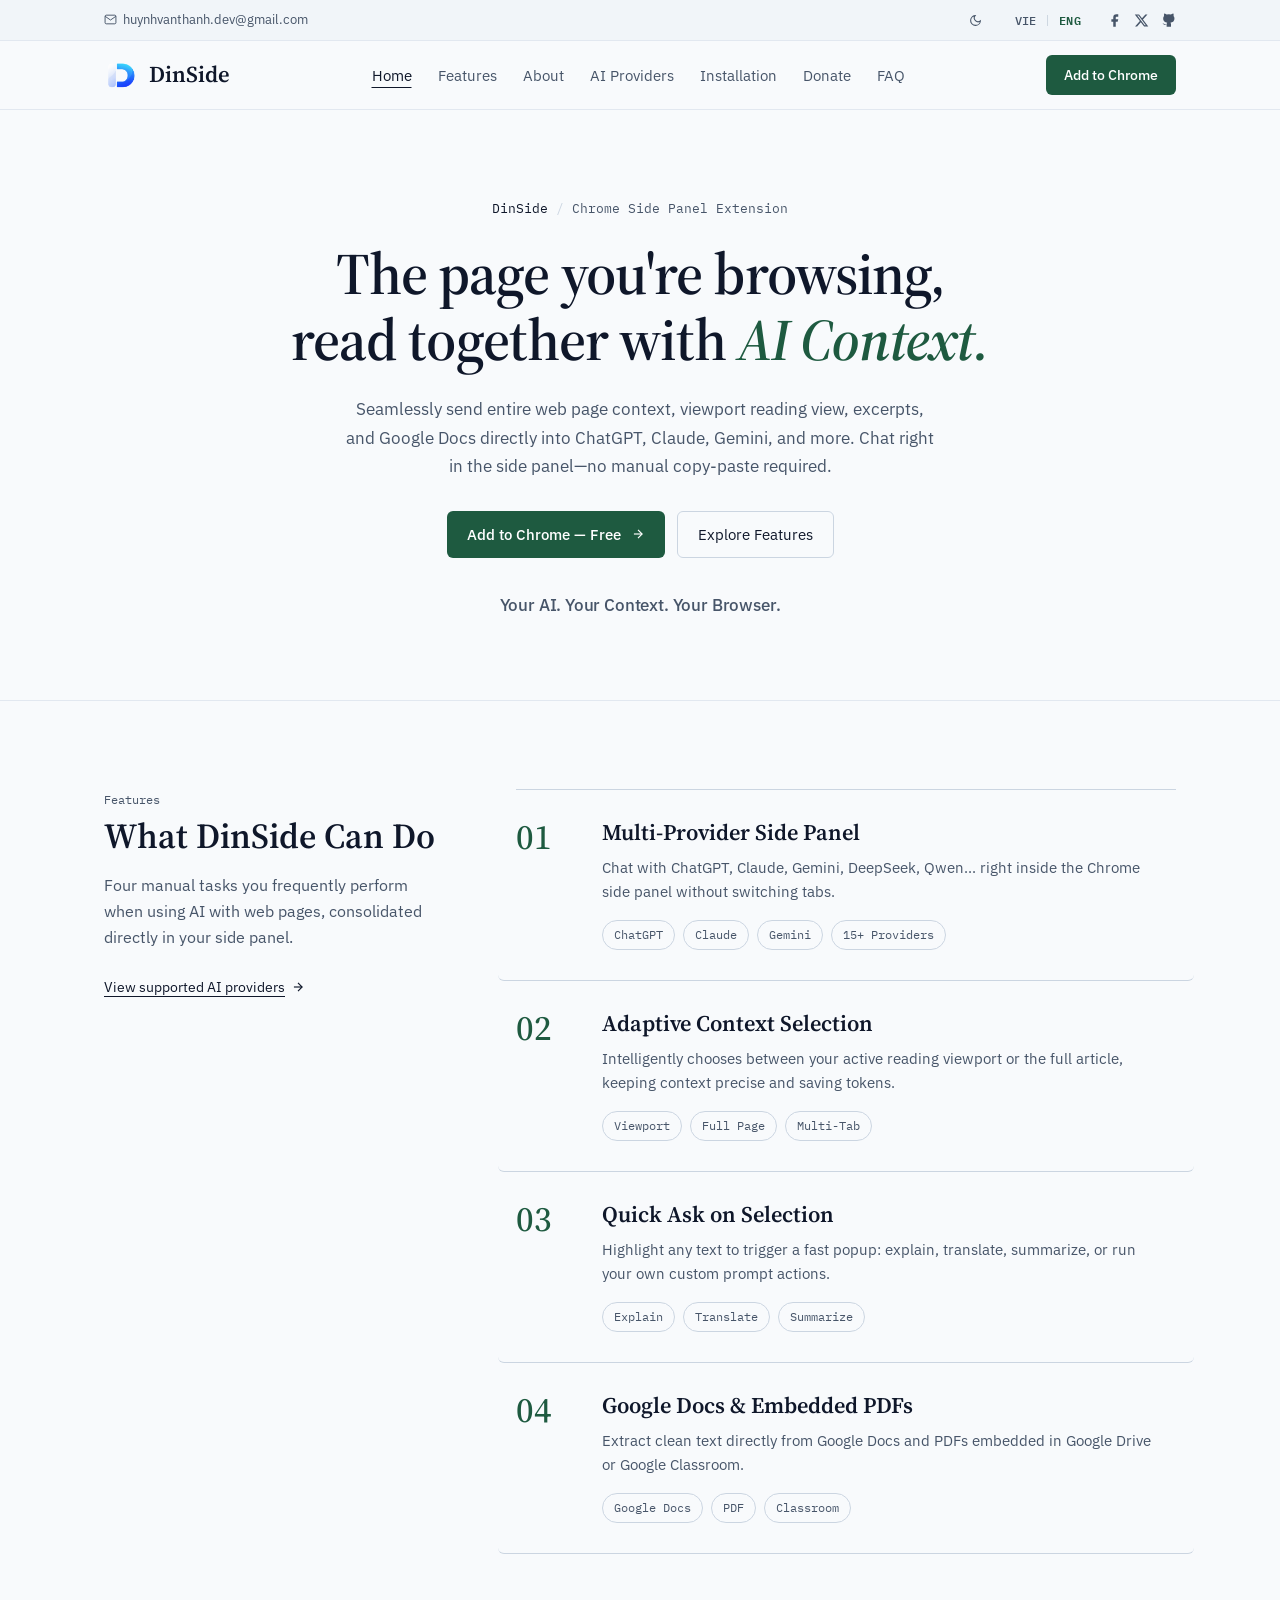
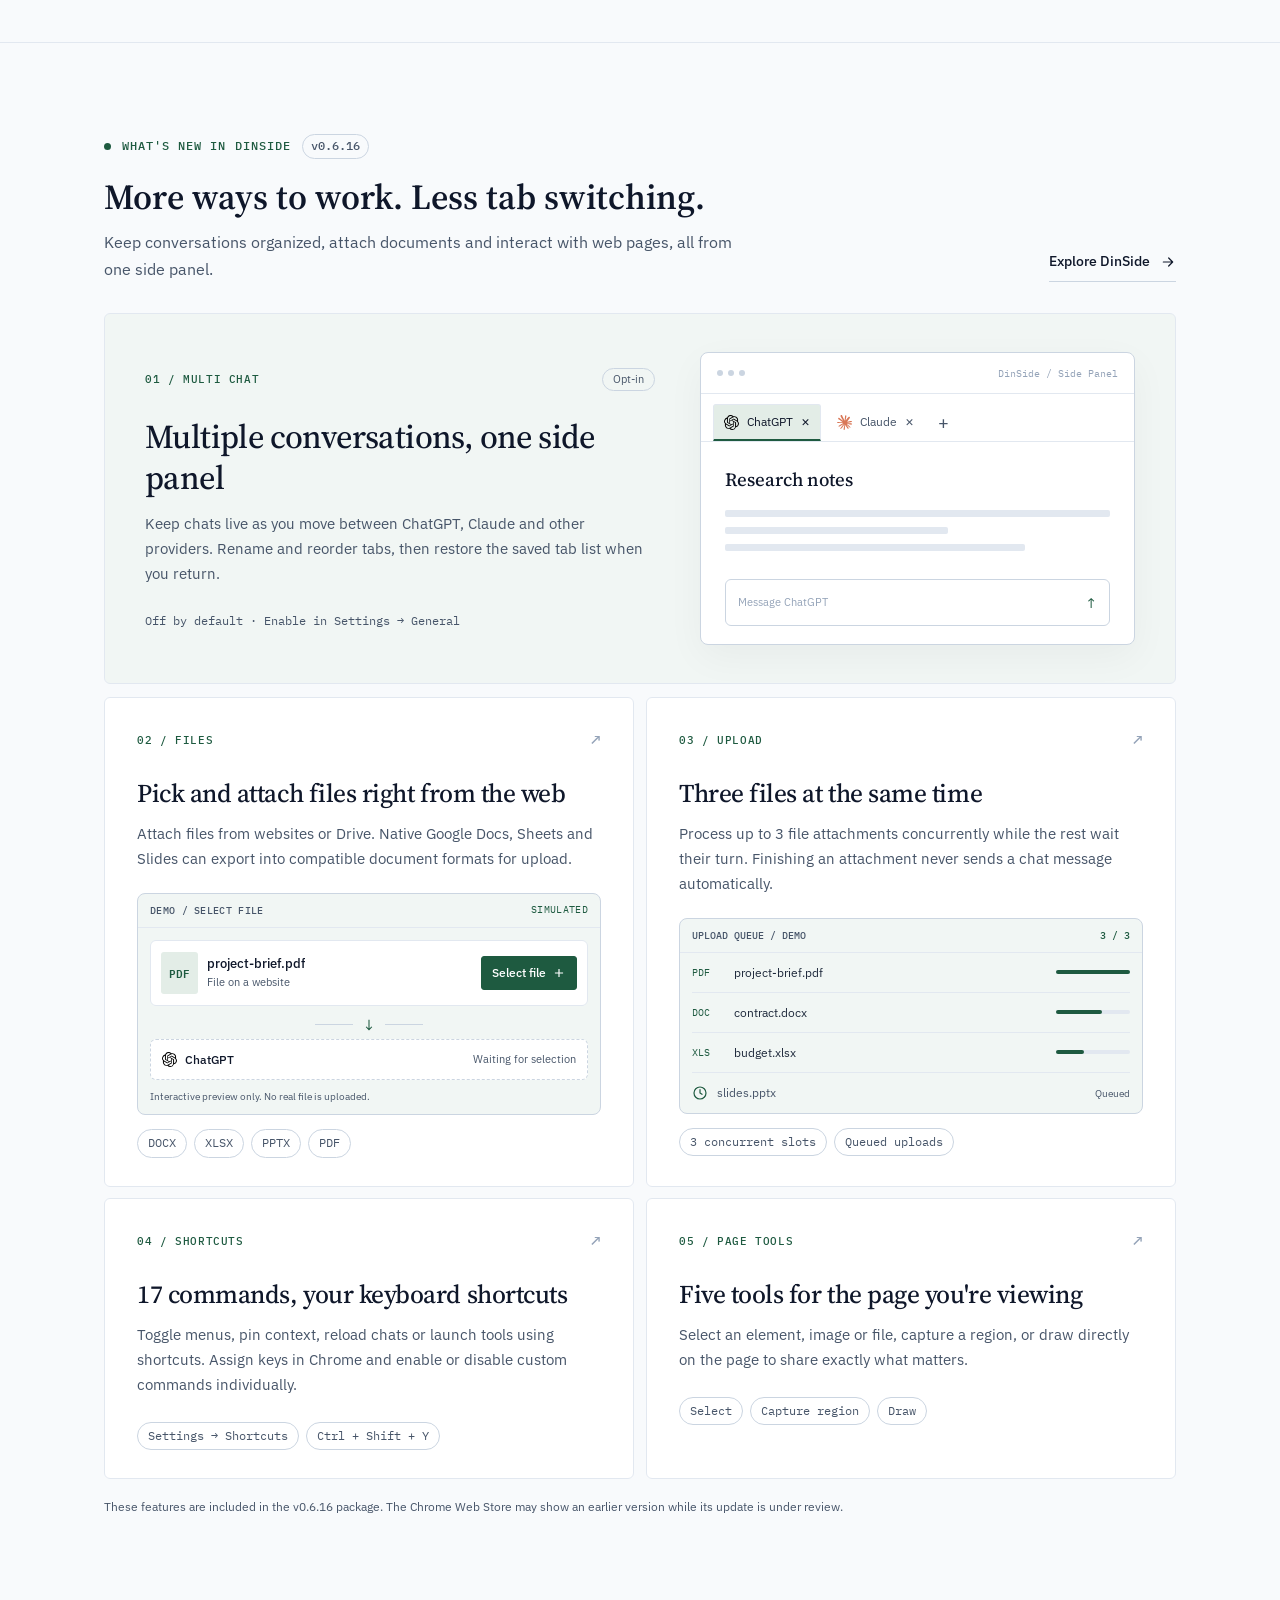
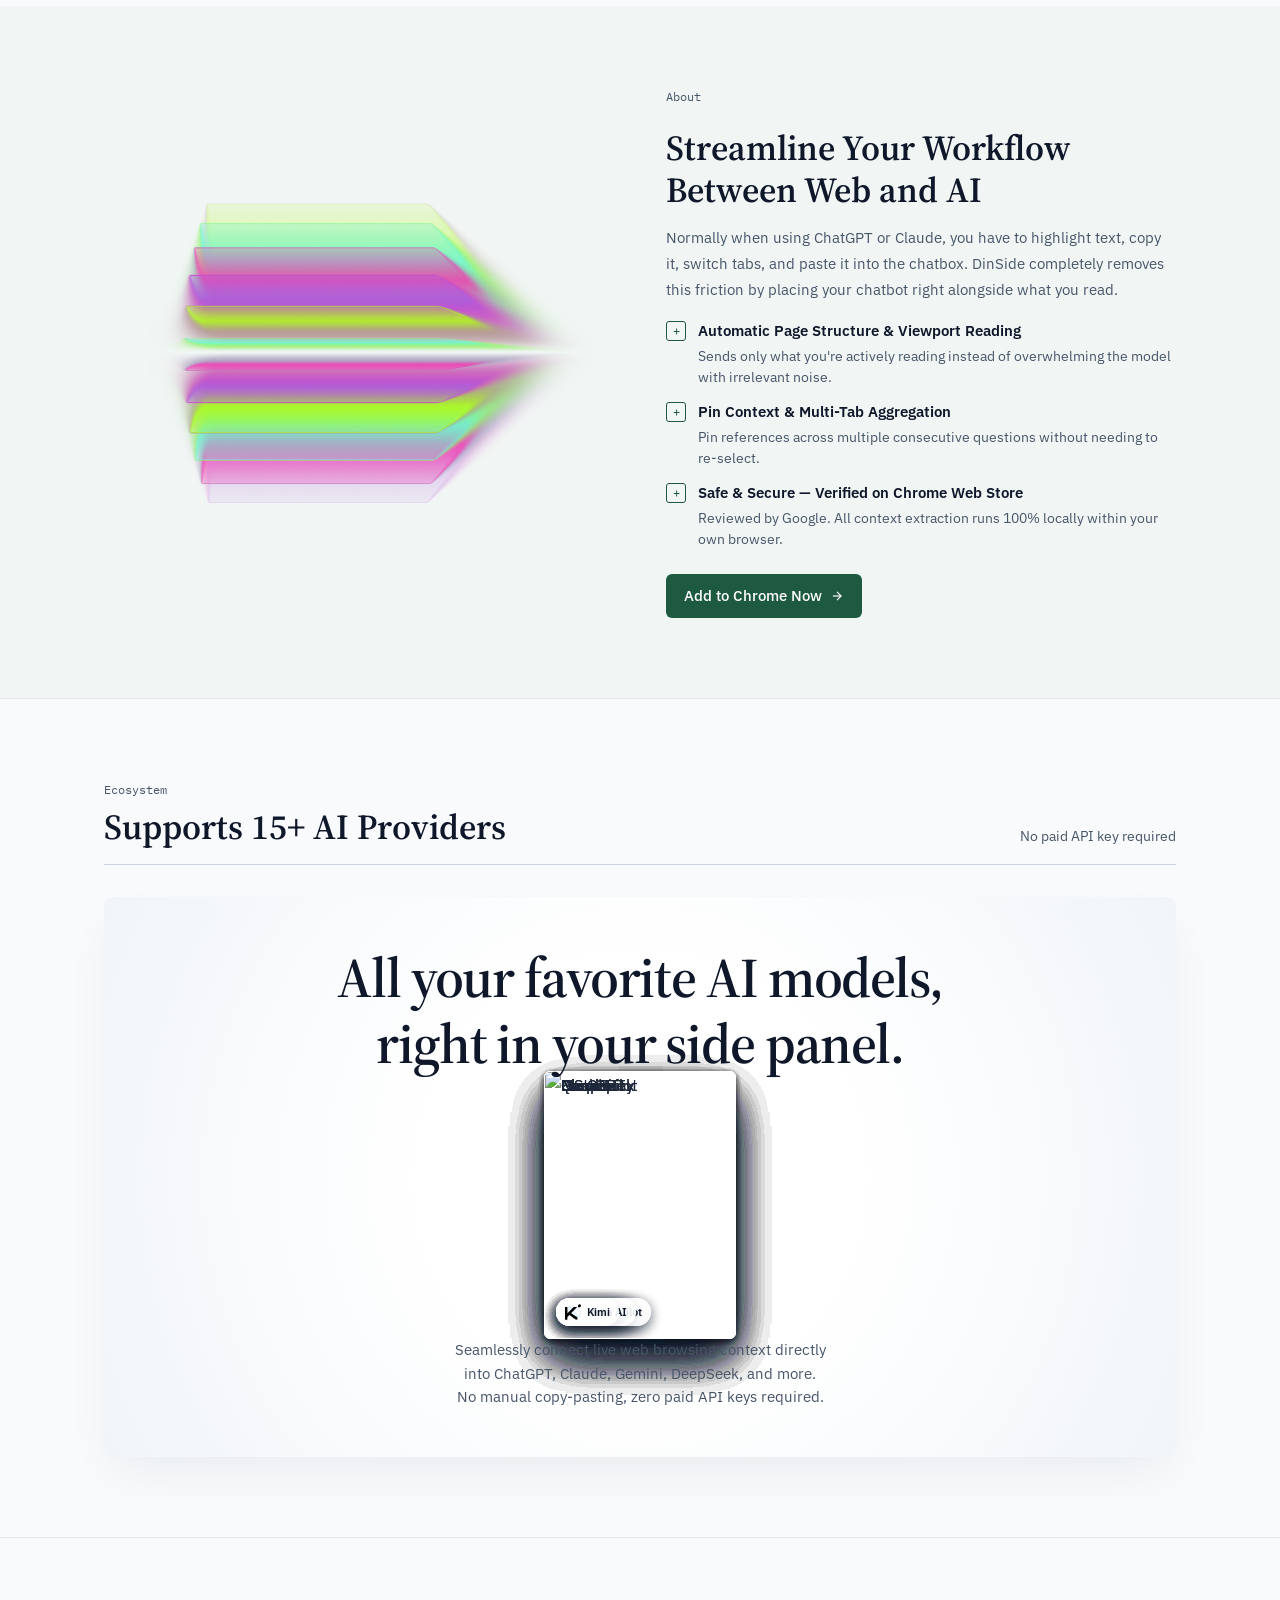
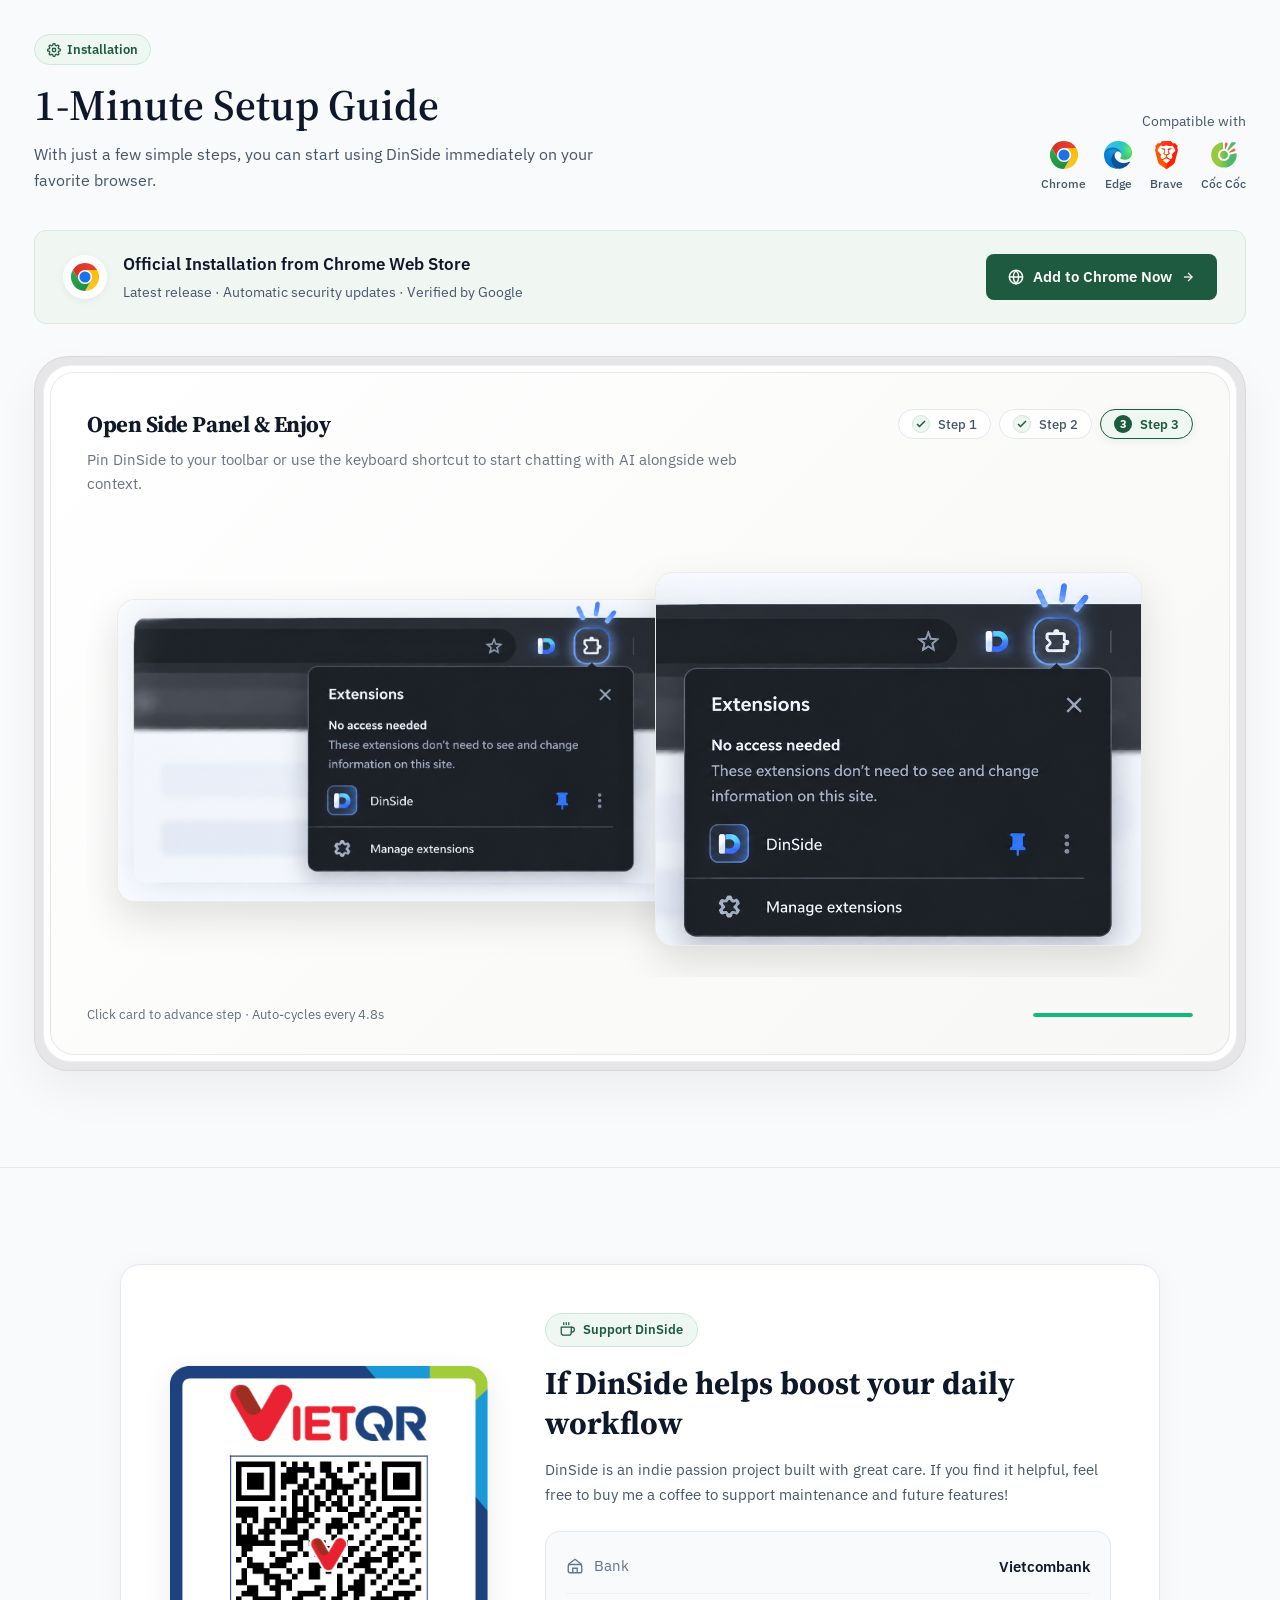
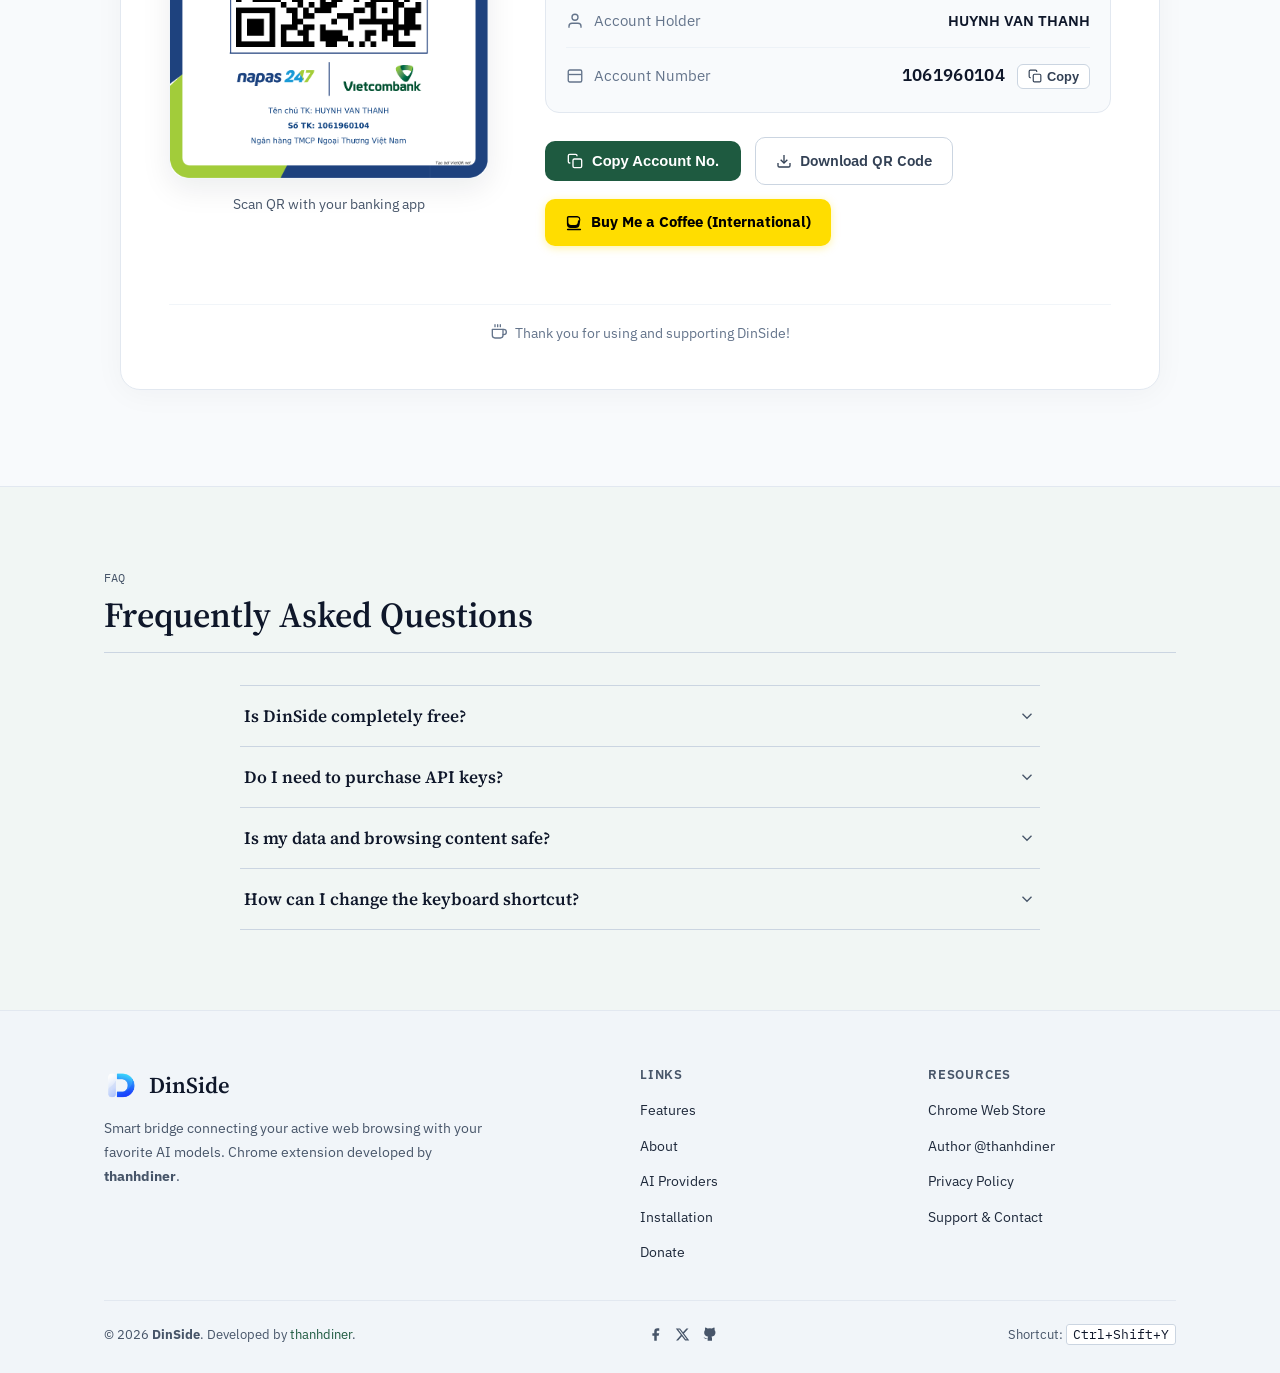
==== commit 036c1bfd: "fix: link official DinSide social accounts" ====
--- a/index.html
+++ b/index.html
@@ -148,19 +148,13 @@
           <button type="button" class="lang-btn" data-lang="en">ENG</button>
         </div>
         <div class="social-links-bar" aria-label="Mạng xã hội">
-          <a href="https://facebook.com" target="_blank" rel="noopener noreferrer" class="social-link-item" title="Facebook" aria-label="Facebook">
+          <a href="https://www.facebook.com/dinside/" target="_blank" rel="noopener noreferrer" class="social-link-item" title="Facebook" aria-label="Facebook">
             <svg viewBox="0 0 24 24"><path d="M18 2h-3a5 5 0 0 0-5 5v3H7v4h3v8h4v-8h3l1-4h-4V7a1 1 0 0 1 1-1h3z"></path></svg>
           </a>
-          <a href="https://youtube.com" target="_blank" rel="noopener noreferrer" class="social-link-item" title="YouTube" aria-label="YouTube">
-            <svg viewBox="0 0 24 24"><path d="M22.54 6.42a2.78 2.78 0 0 0-1.94-2C18.88 4 12 4 12 4s-6.88 0-8.6.46a2.78 2.78 0 0 0-1.94 2A29 29 0 0 0 1 11.75a29 29 0 0 0 .46 5.33A2.78 2.78 0 0 0 3.4 19c1.72.46 8.6.46 8.6.46s6.88 0 8.6-.46a2.78 2.78 0 0 0 1.94-2 29 29 0 0 0 .46-5.25 29 29 0 0 0-.46-5.33z"></path><polygon points="9.75 15.02 15.5 11.75 9.75 8.48 9.75 15.02" fill="var(--bg-topbar)"></polygon></svg>
-          </a>
-          <a href="https://x.com" target="_blank" rel="noopener noreferrer" class="social-link-item" title="X (Twitter)" aria-label="X">
+          <a href="https://x.com/dinside_exten" target="_blank" rel="noopener noreferrer" class="social-link-item" title="X (Twitter)" aria-label="X">
             <svg viewBox="0 0 24 24"><path d="M18.244 2.25h3.308l-7.227 8.26 8.502 11.24H16.17l-5.214-6.817L4.99 21.75H1.68l7.73-8.835L1.254 2.25H8.08l4.713 6.231zm-1.161 17.52h1.833L7.084 4.126H5.117z"></path></svg>
           </a>
-          <a href="https://instagram.com" target="_blank" rel="noopener noreferrer" class="social-link-item" title="Instagram" aria-label="Instagram">
-            <svg viewBox="0 0 24 24"><path d="M12 2.163c3.204 0 3.584.012 4.85.07 3.252.148 4.771 1.691 4.919 4.919.058 1.265.069 1.645.069 4.849 0 3.205-.012 3.584-.069 4.849-.149 3.225-1.664 4.771-4.919 4.919-1.266.058-1.644.07-4.85.07-3.204 0-3.584-.012-4.849-.07-3.26-.149-4.771-1.699-4.919-4.92-.058-1.265-.07-1.644-.07-4.849 0-3.204.013-3.583.07-4.849.149-3.227 1.664-4.771 4.919-4.919 1.266-.057 1.645-.069 4.849-.069zm0-2.163c-3.259 0-3.667.014-4.947.072-4.358.2-6.78 2.618-6.98 6.98-.059 1.281-.073 1.689-.073 4.948 0 3.259.014 3.668.072 4.948.2 4.358 2.618 6.78 6.98 6.98 1.281.058 1.689.072 4.948.072 3.259 0 3.668-.014 4.948-.072 4.354-.2 6.782-2.618 6.979-6.98.059-1.28.073-1.689.073-4.948 0-3.259-.014-3.667-.072-4.947-.196-4.354-2.617-6.78-6.979-6.98-1.281-.059-1.69-.073-4.949-.073zm0 5.838c-3.403 0-6.162 2.759-6.162 6.162s2.759 6.163 6.162 6.163 6.162-2.759 6.162-6.163c0-3.403-2.759-6.162-6.162-6.162zm0 10.162c-2.209 0-4-1.79-4-4 0-2.209 1.791-4 4-4s4 1.791 4 4c0 2.21-1.791 4-4 4zm6.406-11.845c-.796 0-1.441.645-1.441 1.44s.645 1.44 1.441 1.44c.795 0 1.439-.645 1.439-1.44s-.644-1.44-1.439-1.44z"></path></svg>
-          </a>
-          <a href="https://github.com/thanhdiner/DinSide" target="_blank" rel="noopener noreferrer" class="social-link-item" title="GitHub: @thanhdiner" aria-label="GitHub">
+          <a href="https://github.com/thanhdiner" target="_blank" rel="noopener noreferrer" class="social-link-item" title="GitHub: @thanhdiner" aria-label="GitHub">
             <svg viewBox="0 0 24 24"><path d="M9 19c-5 1.5-5-2.5-7-3m14 6v-3.87a3.37 3.37 0 0 0-.94-2.61c3.14-.35 6.44-1.54 6.44-7A5.44 5.44 0 0 0 20 4.77 5.07 5.07 0 0 0 19.91 1S18.73.65 16 2.48a13.38 13.38 0 0 0-7 0C6.27.65 5.09 1 5.09 1A5.07 5.07 0 0 0 5 4.77a5.44 5.44 0 0 0-1.5 3.78c0 5.42 3.3 6.61 6.44 7A3.37 3.37 0 0 0 9 18.13V22"></path></svg>
           </a>
         </div>
@@ -934,17 +928,11 @@
           © 2026 <strong>DinSide</strong>. Phát triển bởi <a href="https://github.com/thanhdiner" target="_blank" rel="noopener noreferrer" style="color: var(--accent-coral);">thanhdiner</a>.
         </div>
         <div class="social-links-bar" aria-label="Mạng xã hội footer">
-          <a href="https://facebook.com" target="_blank" rel="noopener noreferrer" class="social-link-item" title="Facebook" aria-label="Facebook">
+          <a href="https://www.facebook.com/dinside/" target="_blank" rel="noopener noreferrer" class="social-link-item" title="Facebook" aria-label="Facebook">
             <svg viewBox="0 0 24 24"><path d="M18 2h-3a5 5 0 0 0-5 5v3H7v4h3v8h4v-8h3l1-4h-4V7a1 1 0 0 1 1-1h3z"></path></svg>
           </a>
-          <a href="https://youtube.com" target="_blank" rel="noopener noreferrer" class="social-link-item" title="YouTube" aria-label="YouTube">
-            <svg viewBox="0 0 24 24"><path d="M22.54 6.42a2.78 2.78 0 0 0-1.94-2C18.88 4 12 4 12 4s-6.88 0-8.6.46a2.78 2.78 0 0 0-1.94 2A29 29 0 0 0 1 11.75a29 29 0 0 0 .46 5.33A2.78 2.78 0 0 0 3.4 19c1.72.46 8.6.46 8.6.46s6.88 0 8.6-.46a2.78 2.78 0 0 0 1.94-2 29 29 0 0 0 .46-5.25 29 29 0 0 0-.46-5.33z"></path><polygon points="9.75 15.02 15.5 11.75 9.75 8.48 9.75 15.02" fill="#f4f1ea"></polygon></svg>
-          </a>
-          <a href="https://x.com" target="_blank" rel="noopener noreferrer" class="social-link-item" title="X (Twitter)" aria-label="X">
+          <a href="https://x.com/dinside_exten" target="_blank" rel="noopener noreferrer" class="social-link-item" title="X (Twitter)" aria-label="X">
             <svg viewBox="0 0 24 24"><path d="M18.244 2.25h3.308l-7.227 8.26 8.502 11.24H16.17l-5.214-6.817L4.99 21.75H1.68l7.73-8.835L1.254 2.25H8.08l4.713 6.231zm-1.161 17.52h1.833L7.084 4.126H5.117z"></path></svg>
-          </a>
-          <a href="https://instagram.com" target="_blank" rel="noopener noreferrer" class="social-link-item" title="Instagram" aria-label="Instagram">
-            <svg viewBox="0 0 24 24"><rect x="2" y="2" width="20" height="20" rx="5" ry="5"></rect><path d="M16 11.37A4 4 0 1 1 12.63 8 4 4 0 0 1 16 11.37z" fill="none" stroke="#f4f1ea" stroke-width="1.5"></path><circle cx="17.5" cy="6.5" r="1.5" fill="#f4f1ea"></circle></svg>
           </a>
           <a href="https://github.com/thanhdiner" target="_blank" rel="noopener noreferrer" class="social-link-item" title="GitHub: @thanhdiner" aria-label="GitHub">
             <svg viewBox="0 0 24 24"><path d="M9 19c-5 1.5-5-2.5-7-3m14 6v-3.87a3.37 3.37 0 0 0-.94-2.61c3.14-.35 6.44-1.54 6.44-7A5.44 5.44 0 0 0 20 4.77 5.07 5.07 0 0 0 19.91 1S18.73.65 16 2.48a13.38 13.38 0 0 0-7 0C6.27.65 5.09 1 5.09 1A5.07 5.07 0 0 0 5 4.77a5.44 5.44 0 0 0-1.5 3.78c0 5.42 3.3 6.61 6.44 7A3.37 3.37 0 0 0 9 18.13V22"></path></svg>
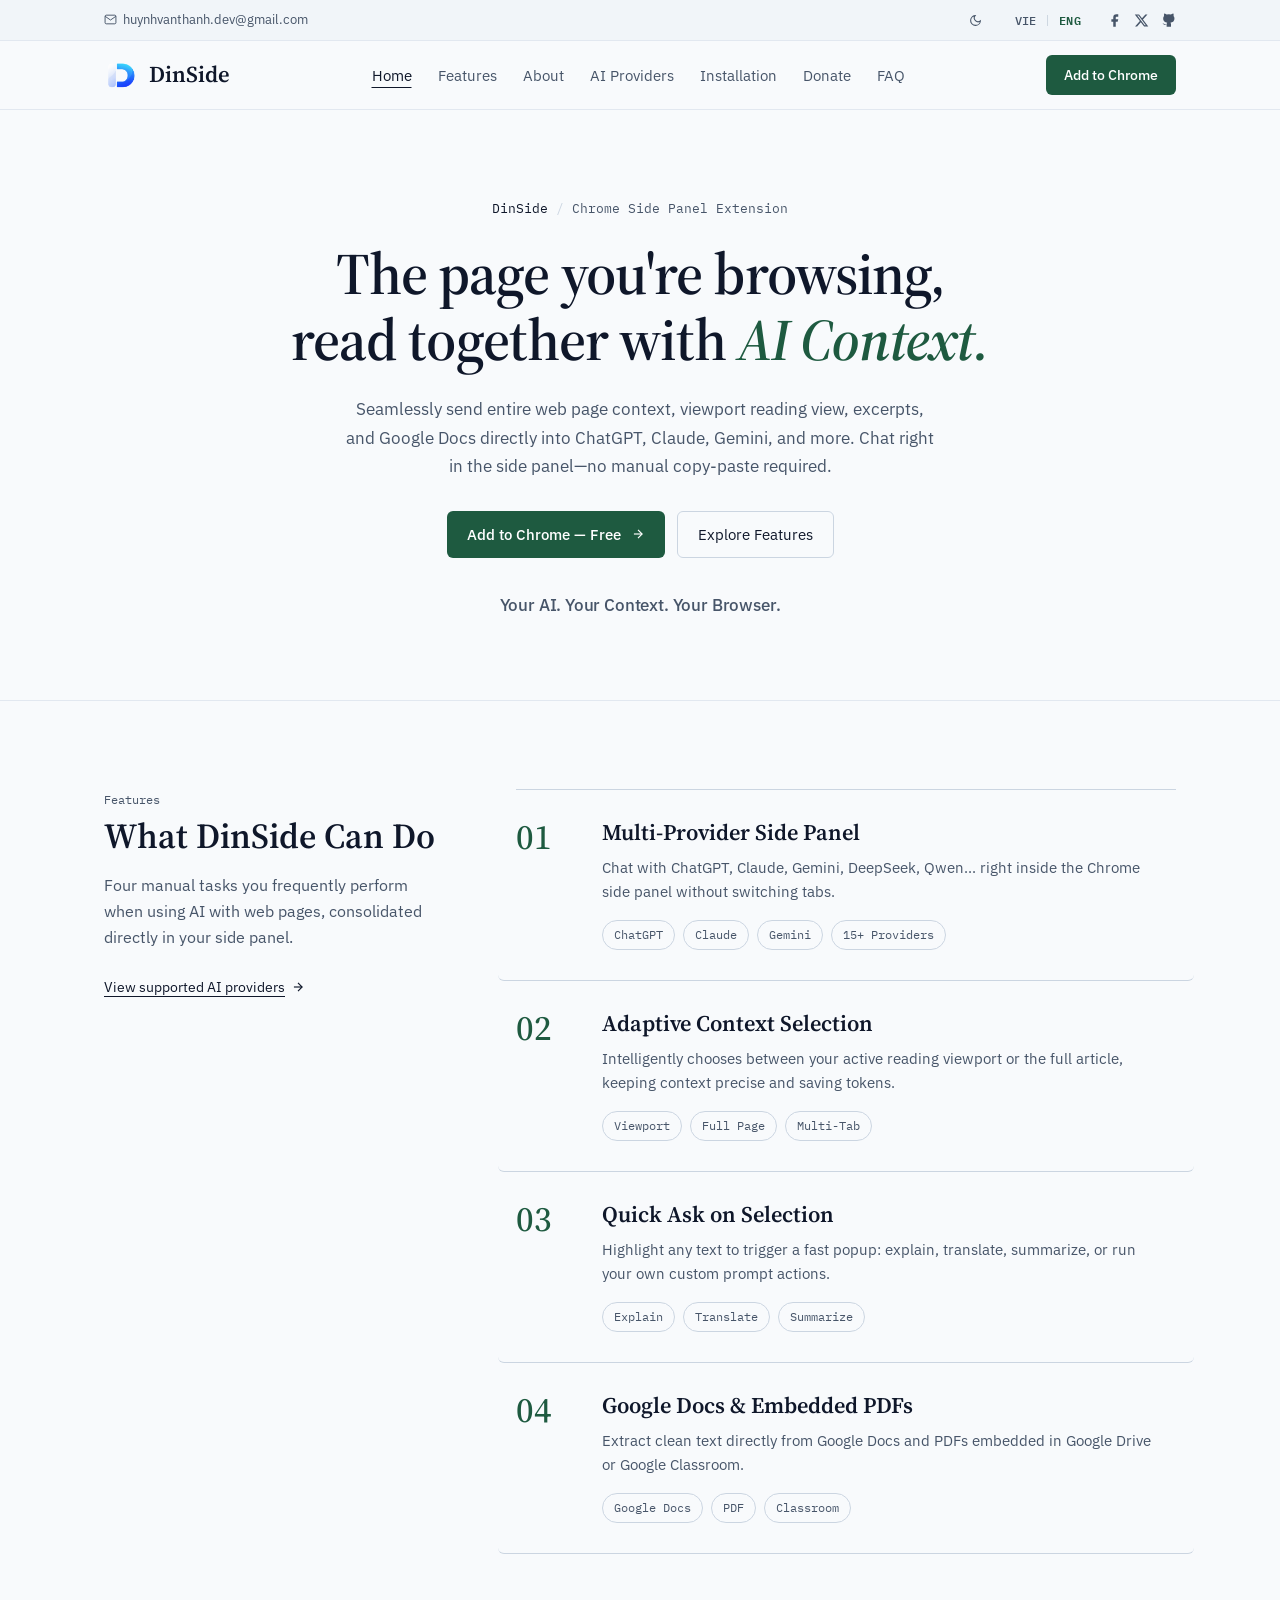
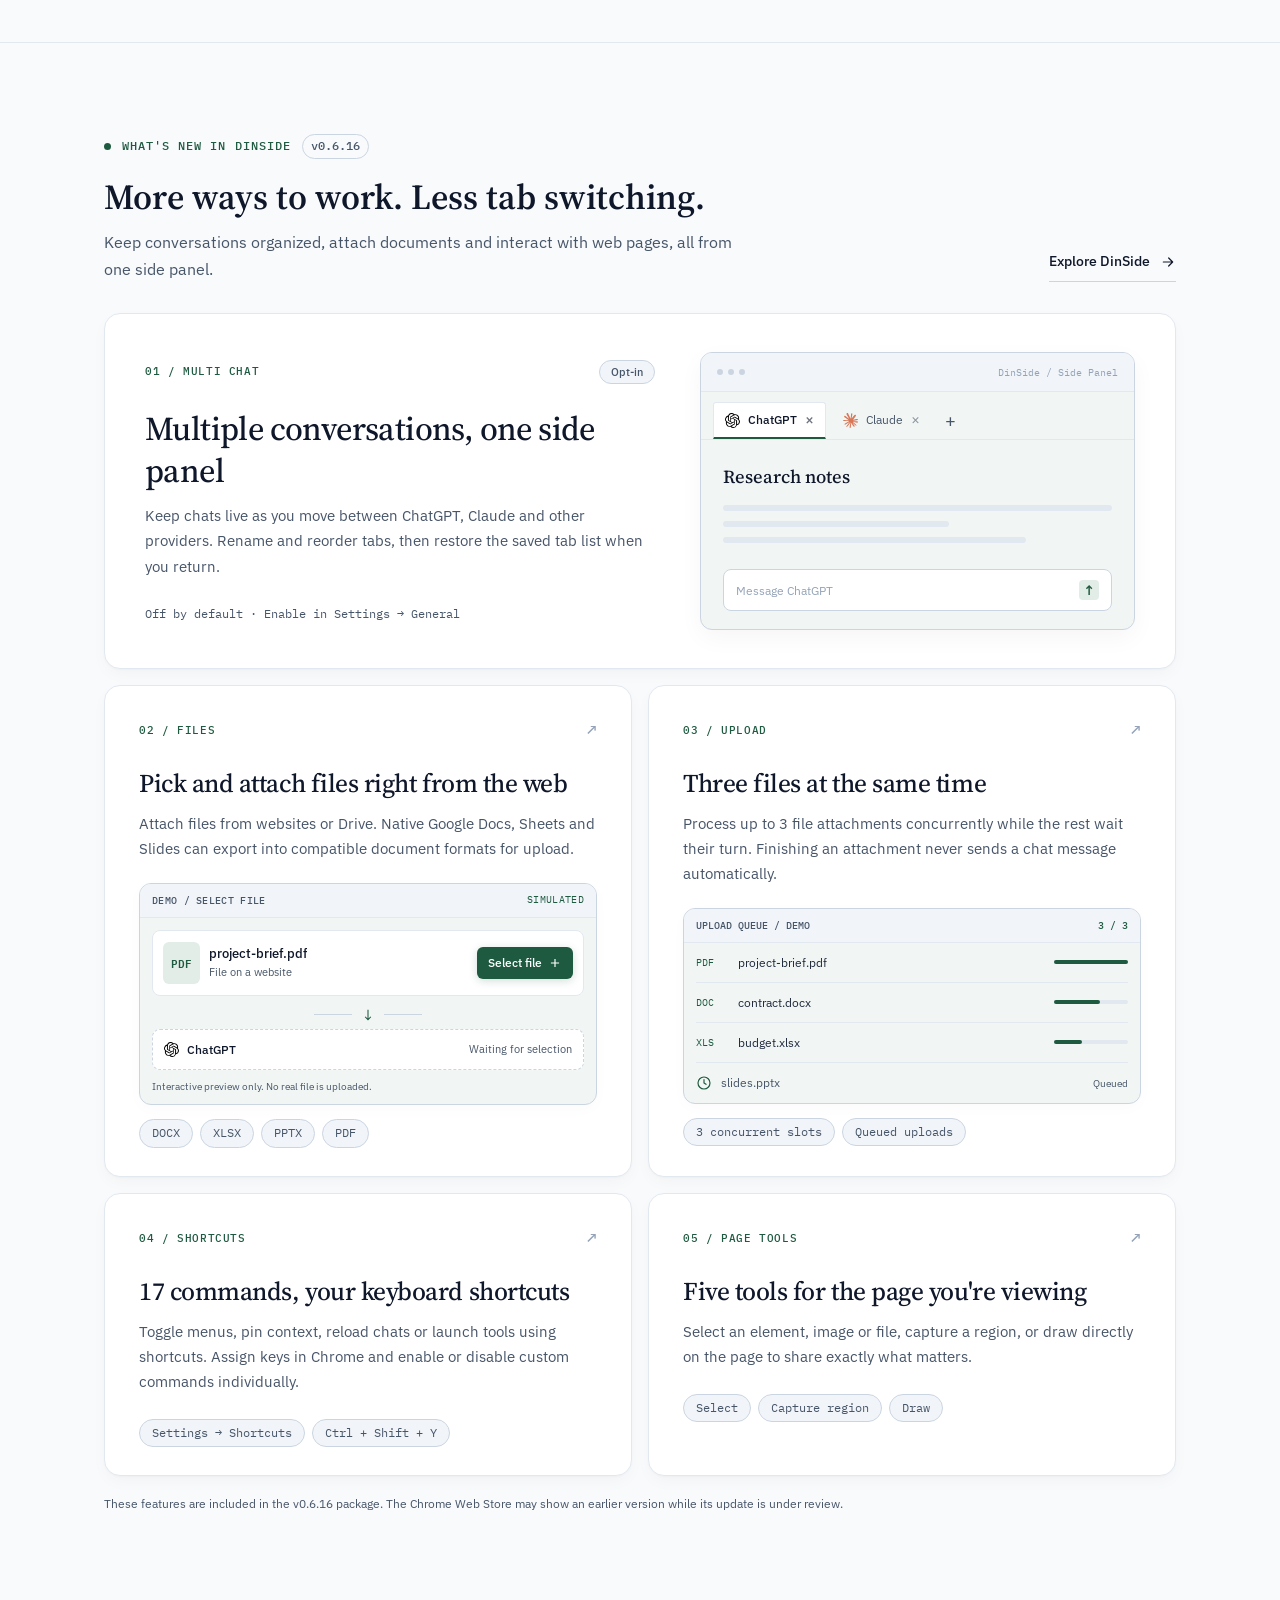
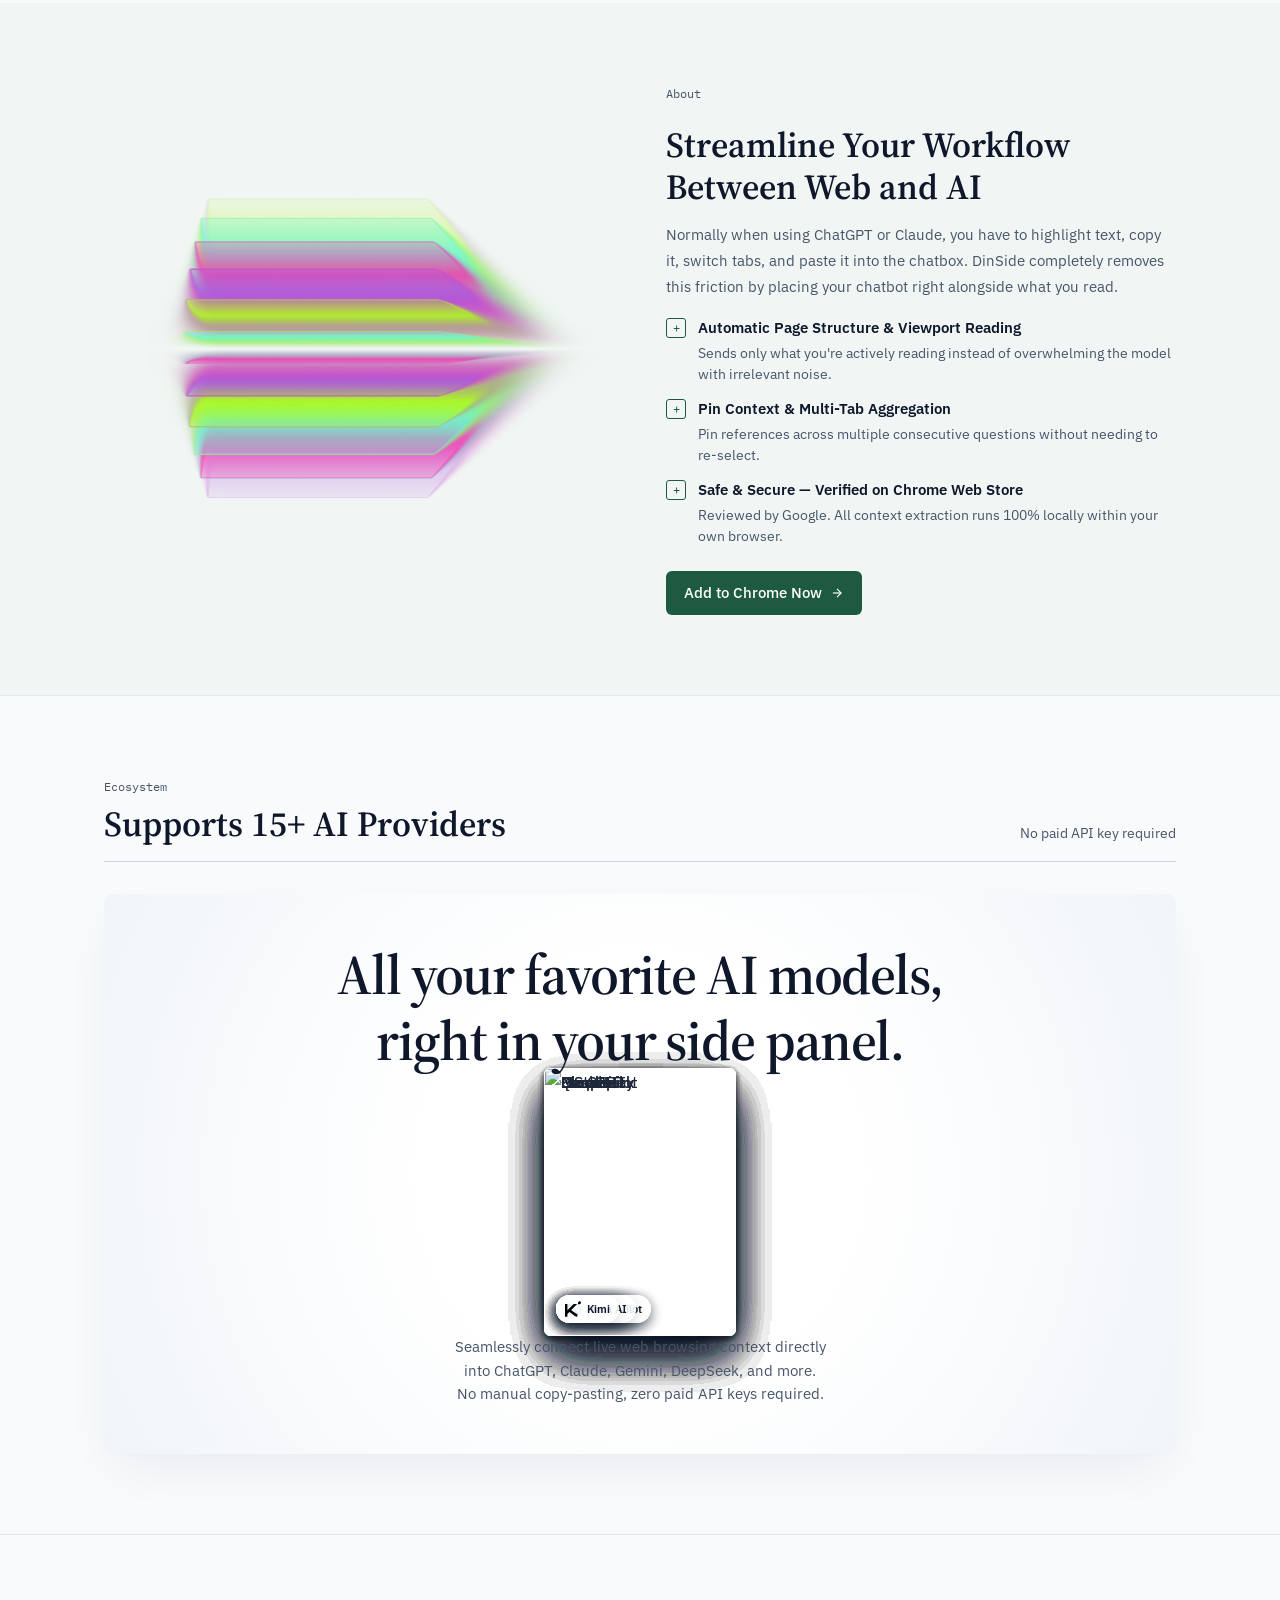
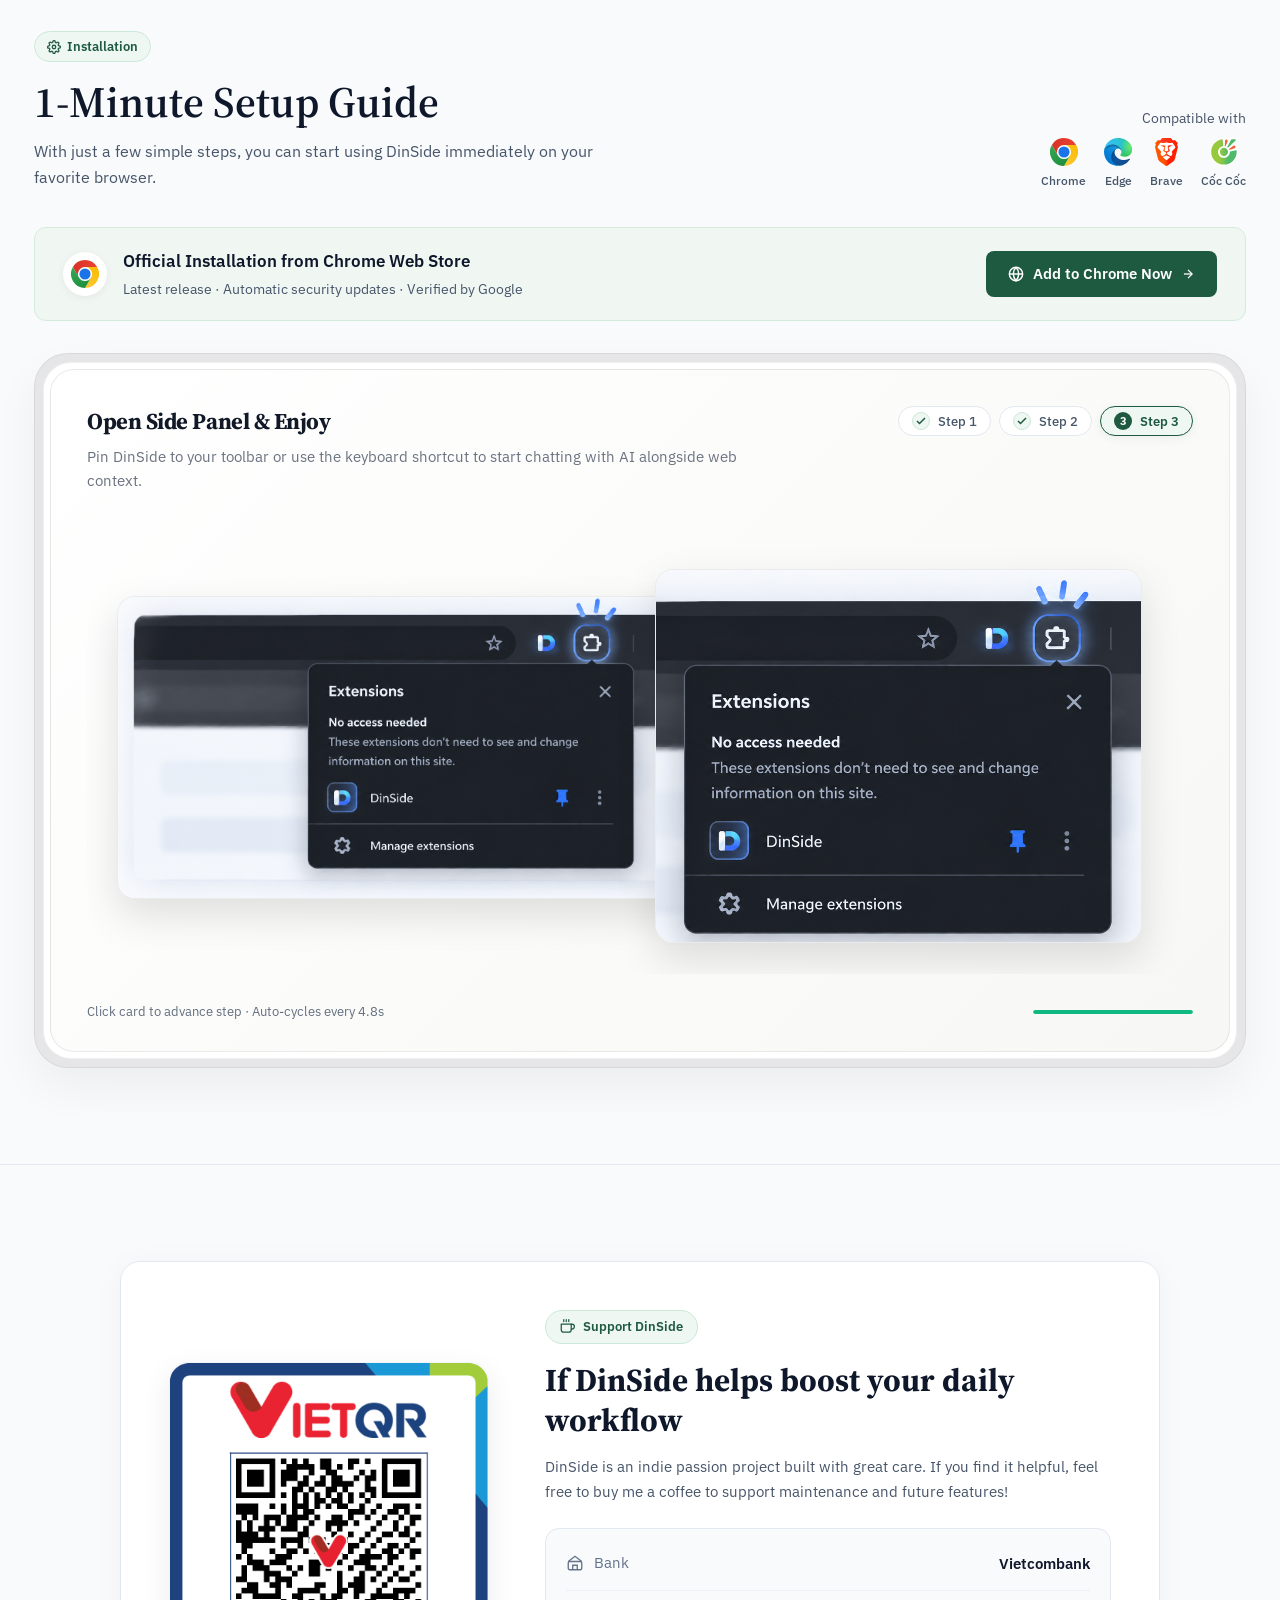
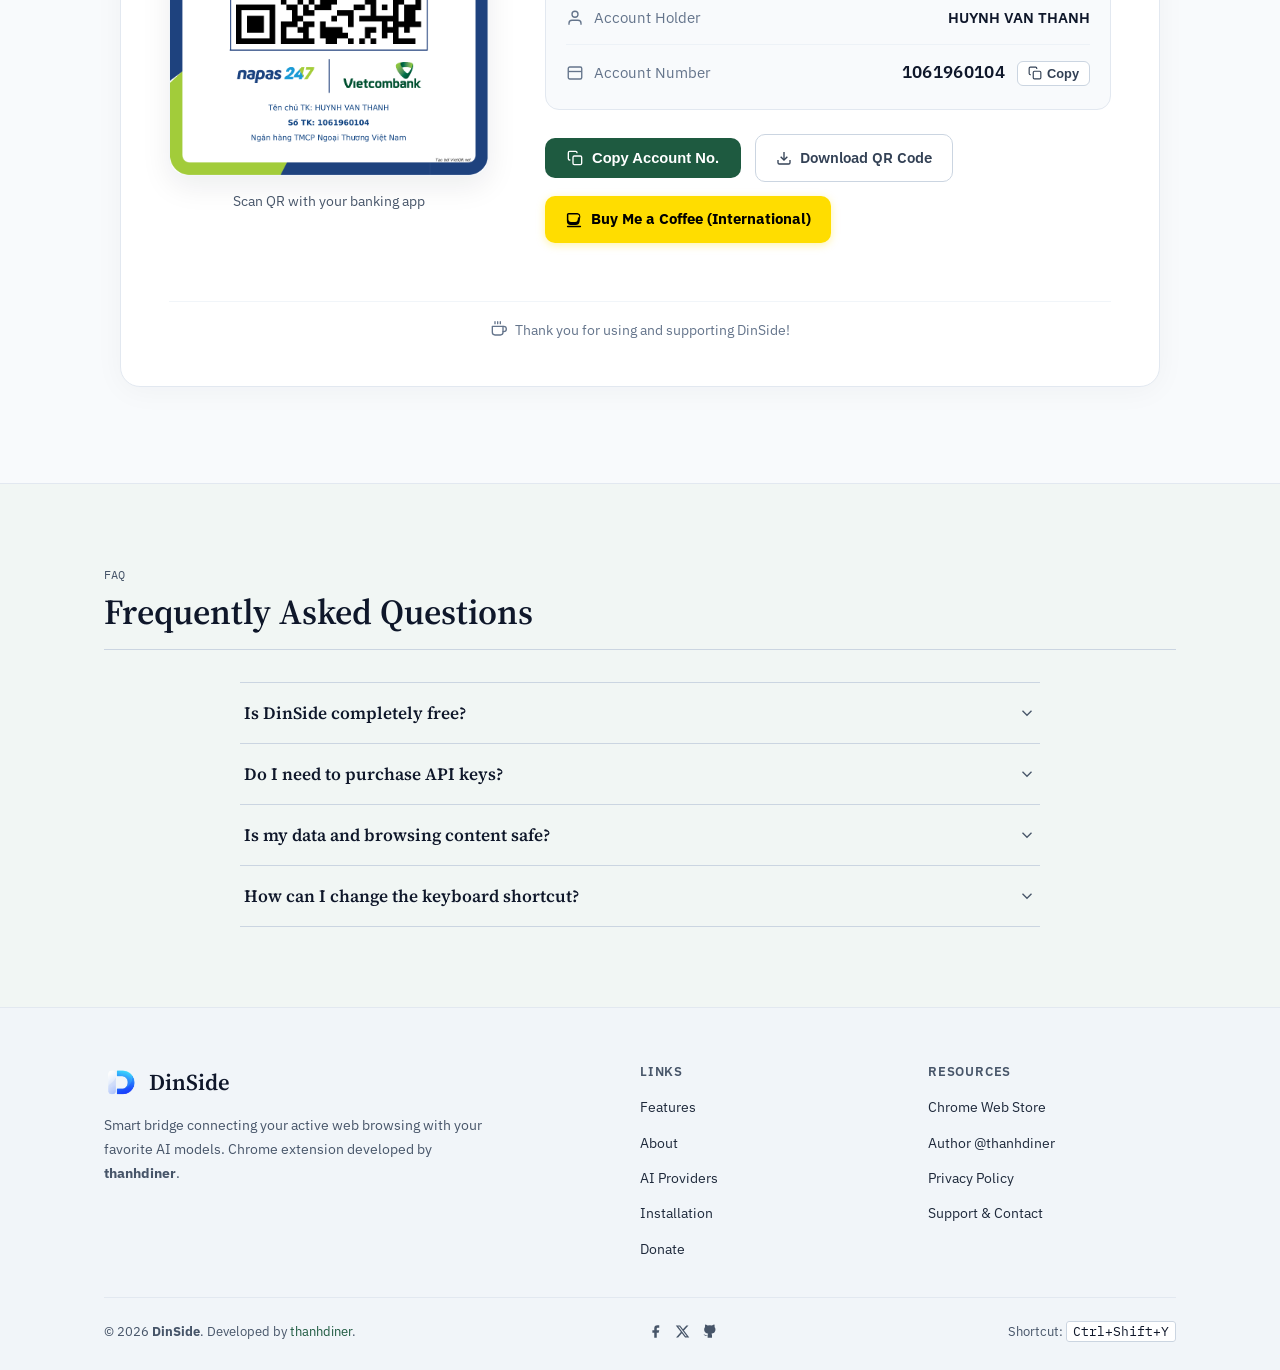
==== commit 55a154bd: "style: harmonize release bento cards borders, backgrounds, and hover glow" ====
--- a/index.html
+++ b/index.html
@@ -17,7 +17,7 @@
   <link href="https://fonts.googleapis.com/css2?family=Source+Serif+4:opsz,wght@8..60,400;8..60,500;8..60,600&family=IBM+Plex+Sans:wght@400;500;600&family=IBM+Plex+Mono:wght@400;500&display=swap" rel="stylesheet">
 
   <!-- Stylesheet -->
-  <link rel="stylesheet" href="css/style.css?v=9505e7cc3098">
+  <link rel="stylesheet" href="css/style.css?v=f05db62b7f6c">
 
   <!-- Immediate Theme Initialization (Zero Flicker) -->
   <script>
--- a/css/style.css
+++ b/css/style.css
@@ -570,17 +570,67 @@
 .release-grid {
   display: grid;
   grid-template-columns: repeat(2, minmax(0, 1fr));
-  gap: 12px;
+  gap: 16px;
 }
 .release-card {
+  position: relative;
+  overflow: hidden;
   min-width: 0;
-  padding: 30px 32px 28px;
+  padding: 32px 34px 28px;
   border: 1px solid var(--border-subtle);
-  border-radius: var(--radius-sm);
+  border-radius: 16px;
   background: var(--bg-card);
-  transition: border-color 0.2s ease, background-color 0.2s ease;
-}
-.release-card:hover { border-color: var(--border-light); background: var(--bg-card-hover); }
+  box-shadow: 0 1px 3px rgba(15, 23, 42, 0.03), 0 6px 18px -3px rgba(15, 23, 42, 0.04);
+  transition: transform 0.35s cubic-bezier(0.16, 1, 0.3, 1),
+              border-color 0.35s ease,
+              box-shadow 0.35s ease,
+              background-color 0.35s ease;
+}
+/* Ensure card children stay above ambient light layers */
+.release-card > * {
+  position: relative;
+  z-index: 2;
+}
+
+/* Subtle Top Specular Sheen on Hover */
+.release-card::before {
+  content: '';
+  position: absolute;
+  top: 0;
+  left: 0;
+  right: 0;
+  height: 1px;
+  background: linear-gradient(90deg, transparent 0%, rgba(30, 90, 64, 0.45) 50%, transparent 100%);
+  opacity: 0;
+  transition: opacity 0.4s ease;
+  pointer-events: none;
+  z-index: 3;
+}
+
+/* Half-and-Half Ambient Mint Gradient Glow */
+.release-card::after {
+  content: '';
+  position: absolute;
+  inset: 0;
+  border-radius: inherit;
+  pointer-events: none;
+  opacity: 0;
+  transition: opacity 0.4s ease;
+  background: radial-gradient(ellipse 65% 85% at 88% 18%, rgba(30, 90, 64, 0.06) 0%, rgba(30, 90, 64, 0.015) 45%, transparent 75%),
+              linear-gradient(135deg, transparent 40%, rgba(30, 90, 64, 0.015) 75%, rgba(30, 90, 64, 0.04) 100%);
+  z-index: 1;
+}
+
+.release-card:hover {
+  transform: translateY(-3px);
+  border-color: rgba(30, 90, 64, 0.32);
+  box-shadow: 0 16px 32px -6px rgba(15, 23, 42, 0.08), 0 0 20px -4px rgba(30, 90, 64, 0.08);
+}
+.release-card:hover::before,
+.release-card:hover::after {
+  opacity: 1;
+}
+
 .release-card h3 {
   max-width: 485px;
   margin-bottom: 12px;
@@ -605,13 +655,26 @@
   letter-spacing: 0.055em;
   color: var(--accent-coral);
 }
-.release-card-index { color: var(--text-dim); font-size: 1rem; letter-spacing: 0; }
+.release-card-index {
+  display: inline-block;
+  color: var(--text-dim);
+  font-size: 1rem;
+  letter-spacing: 0;
+  transition: transform 0.25s ease, color 0.25s ease;
+}
+.release-card:hover .release-card-index {
+  color: var(--accent-coral);
+  transform: translate(2px, -2px);
+}
 .release-card-state {
-  padding: 5px 10px;
+  display: inline-flex;
+  align-items: center;
+  padding: 4px 11px;
   border: 1px solid var(--border-light);
   border-radius: 999px;
-  color: var(--text-muted);
-  font: 400 0.7rem/1 var(--font-sans);
+  background: var(--bg-topbar);
+  color: var(--text-muted);
+  font: 500 0.7rem/1.3 var(--font-sans);
   letter-spacing: 0;
 }
 .release-card-featured {
@@ -621,9 +684,7 @@
   align-items: center;
   gap: 36px;
   padding: 38px 40px;
-  background: var(--bg-section-alt);
-}
-.release-card-featured:hover { background: var(--bg-section-alt); }
+}
 .release-card-featured h3 {
   max-width: 455px;
   font-size: clamp(1.65rem, 2.6vw, 2.15rem);
@@ -636,28 +697,35 @@
 }
 .release-pills { display: flex; flex-wrap: wrap; gap: 7px; margin-top: 25px; }
 .release-pills span {
-  padding: 5px 10px;
+  padding: 5px 12px;
   border: 1px solid var(--border-light);
   border-radius: 999px;
+  background: var(--bg-topbar);
   font: 400 0.72rem/1.4 var(--font-mono);
   color: var(--text-muted);
-}
+  transition: border-color 0.2s ease, color 0.2s ease;
+}
+.release-card:hover .release-pills span {
+  border-color: var(--border-subtle);
+}
+
 .release-preview {
   overflow: hidden;
   width: 100%;
   max-width: 435px;
   margin-left: auto;
   border: 1px solid var(--border-light);
-  border-radius: var(--radius-md);
-  background: var(--bg-card);
-  box-shadow: 0 12px 38px rgba(0,0,0,0.045);
+  border-radius: 12px;
+  background: var(--bg-section-alt);
+  box-shadow: 0 8px 24px rgba(15, 23, 42, 0.04);
 }
 .release-preview-bar {
   display: flex;
   align-items: center;
   gap: 5px;
-  padding: 13px 16px;
+  padding: 12px 16px;
   border-bottom: 1px solid var(--border-subtle);
+  background: var(--bg-topbar);
 }
 .release-preview-dot { width: 6px; height: 6px; border-radius: 50%; background: var(--border-light); }
 .release-preview-label {
@@ -671,13 +739,14 @@
   gap: 5px;
   padding: 10px 12px 0;
   border-bottom: 1px solid var(--border-subtle);
+  background: var(--bg-section-alt);
 }
 .release-preview-tab {
   display: flex;
   align-items: center;
   gap: 8px;
   min-width: 0;
-  padding: 8px 10px;
+  padding: 8px 11px;
   border: 1px solid transparent;
   border-bottom: 2px solid transparent;
   border-radius: var(--radius-xs) var(--radius-xs) 0 0;
@@ -688,25 +757,26 @@
 .release-preview-tab.is-active {
   border-color: var(--border-subtle);
   border-bottom-color: var(--accent-coral);
-  background: var(--accent-soft);
+  background: var(--bg-card);
   color: var(--text-white);
+  font-weight: 500;
 }
 .release-preview-provider-mark { display: inline-block; width: 15px; height: 15px; flex: none; object-fit: contain; }
-.release-preview-close { margin-left: auto; font-size: 0.94rem; }
+.release-preview-close { margin-left: auto; font-size: 0.94rem; opacity: 0.6; }
 .release-preview-add { padding: 4px 8px; font-size: 1.1rem; color: var(--text-muted); }
-.release-preview-content { padding: 25px 24px 18px; }
+.release-preview-content { padding: 24px 22px 18px; }
 .release-preview-content-title {
   display: block;
-  margin-bottom: 18px;
-  font: 500 1.17rem var(--font-serif);
+  margin-bottom: 16px;
+  font: 500 1.15rem var(--font-serif);
   color: var(--text-white);
 }
 .release-preview-line {
   display: block;
   width: 100%;
-  height: 7px;
+  height: 6px;
   margin: 0 0 10px;
-  border-radius: 2px;
+  border-radius: 999px;
   background: var(--border-subtle);
 }
 .release-preview-line.short { width: 58%; }
@@ -715,21 +785,34 @@
   display: flex;
   justify-content: space-between;
   align-items: center;
-  margin-top: 28px;
+  margin-top: 26px;
   padding: 10px 12px;
   border: 1px solid var(--border-light);
-  border-radius: var(--radius-sm);
+  border-radius: 8px;
+  background: var(--bg-card);
   color: var(--text-dim);
-  font-size: 0.71rem;
-}
-.release-preview-compose span:last-child { color: var(--accent-coral); font-size: 0.95rem; }
+  font-size: 0.72rem;
+}
+.release-preview-compose span:last-child {
+  display: inline-flex;
+  align-items: center;
+  justify-content: center;
+  width: 20px;
+  height: 20px;
+  border-radius: 4px;
+  background: var(--accent-soft);
+  color: var(--accent-coral);
+  font-size: 0.9rem;
+  font-weight: 600;
+}
 /* Interactive Select File preview, purely local mock UI. */
 .release-file-demo {
   margin-top: 22px;
   overflow: hidden;
   border: 1px solid var(--border-light);
-  border-radius: var(--radius-md);
+  border-radius: 12px;
   background: var(--bg-section-alt);
+  box-shadow: 0 4px 16px rgba(15, 23, 42, 0.02);
 }
 .release-file-demo-top {
   display: flex;
@@ -738,6 +821,7 @@
   gap: 8px;
   padding: 9px 12px;
   border-bottom: 1px solid var(--border-subtle);
+  background: var(--bg-topbar);
 }
 .release-file-demo-label {
   font: 500 0.65rem/1.4 var(--font-mono);
@@ -757,7 +841,7 @@
   margin: 12px;
   padding: 11px 10px;
   border: 1px solid var(--border-subtle);
-  border-radius: var(--radius-sm);
+  border-radius: 8px;
   background: var(--bg-card);
 }
 .release-file-demo-filetype {
@@ -765,7 +849,7 @@
   place-items: center;
   flex: 0 0 37px;
   height: 42px;
-  border-radius: var(--radius-xs);
+  border-radius: 6px;
   background: var(--accent-soft);
   color: var(--accent-coral);
   font: 600 0.69rem var(--font-mono);
@@ -791,14 +875,15 @@
   justify-content: center;
   gap: 6px;
   flex-shrink: 0;
-  min-height: 34px;
-  padding: 7px 10px;
-  border: 1px solid var(--accent-coral);
-  border-radius: var(--radius-xs);
+  min-height: 32px;
+  padding: 6px 11px;
+  border: none;
+  border-radius: 6px;
   background: var(--accent-coral);
   color: var(--btn-primary-text);
   cursor: pointer;
   font: 500 0.72rem var(--font-sans);
+  box-shadow: 0 2px 8px rgba(30, 90, 64, 0.2);
   transition: background-color 0.2s ease, opacity 0.2s ease;
 }
 .release-file-demo-button:hover:not(:disabled) { background: var(--accent-coral-hover); }
@@ -821,7 +906,7 @@
   margin: 7px 12px 0;
   padding: 10px 11px;
   border: 1px dashed var(--border-light);
-  border-radius: var(--radius-sm);
+  border-radius: 8px;
   background: var(--bg-card);
   transition: border-color 0.2s ease, background-color 0.2s ease;
 }
@@ -864,14 +949,16 @@
   overflow: hidden;
   margin-top: 22px;
   border: 1px solid var(--border-light);
-  border-radius: var(--radius-md);
+  border-radius: 12px;
   background: var(--bg-section-alt);
+  box-shadow: 0 4px 16px rgba(15, 23, 42, 0.02);
 }
 .release-upload-preview-head {
   display: flex;
   justify-content: space-between;
   padding: 9px 12px;
   border-bottom: 1px solid var(--border-subtle);
+  background: var(--bg-topbar);
   color: var(--text-muted);
   font: 500 0.65rem/1.4 var(--font-mono);
 }
@@ -2621,6 +2708,150 @@
   color: #ffffff;
 }
 
+/* Release Bento Cards — Dark Theme Harmonization */
+[data-theme="dark"] .release-section {
+  background: var(--bg-main);
+  border-top-color: rgba(52, 211, 153, 0.12);
+}
+
+[data-theme="dark"] .release-version {
+  border-color: rgba(52, 211, 153, 0.2);
+  background: rgba(52, 211, 153, 0.04);
+  color: var(--text-muted);
+}
+
+[data-theme="dark"] .release-card {
+  background: radial-gradient(circle at 100% 0%, rgba(52, 211, 153, 0.04) 0%, transparent 55%), #101214;
+  border-color: rgba(52, 211, 153, 0.16);
+  box-shadow: inset 0 1px 0 0 rgba(255, 255, 255, 0.07), 0 4px 20px -2px rgba(0, 0, 0, 0.6);
+}
+
+[data-theme="dark"] .release-card::before {
+  height: 2px;
+  background: linear-gradient(90deg, transparent 0%, rgba(52, 211, 153, 0.8) 50%, rgba(110, 231, 183, 0.9) 70%, transparent 100%);
+}
+
+[data-theme="dark"] .release-card::after {
+  background: radial-gradient(ellipse 70% 85% at 90% 15%, rgba(52, 211, 153, 0.16) 0%, rgba(16, 185, 129, 0.04) 50%, transparent 75%),
+              linear-gradient(135deg, transparent 35%, rgba(52, 211, 153, 0.02) 65%, rgba(52, 211, 153, 0.08) 100%);
+}
+
+[data-theme="dark"] .release-card:hover {
+  background: radial-gradient(circle at 100% 0%, rgba(52, 211, 153, 0.08) 0%, transparent 60%), #121518;
+  border-color: rgba(52, 211, 153, 0.45);
+  box-shadow: inset 0 1px 0 0 rgba(255, 255, 255, 0.12),
+              0 16px 36px -4px rgba(0, 0, 0, 0.75),
+              0 0 28px -2px rgba(52, 211, 153, 0.22);
+}
+
+[data-theme="dark"] .release-card-state {
+  background: rgba(52, 211, 153, 0.06);
+  border-color: rgba(52, 211, 153, 0.2);
+  color: #34d399;
+}
+
+[data-theme="dark"] .release-pills span {
+  background: rgba(52, 211, 153, 0.04);
+  border-color: rgba(52, 211, 153, 0.14);
+  color: #94a3b8;
+}
+
+[data-theme="dark"] .release-card:hover .release-pills span {
+  border-color: rgba(52, 211, 153, 0.32);
+  color: #e2e8f0;
+}
+
+/* Inner Previews in Dark Mode */
+[data-theme="dark"] .release-preview,
+[data-theme="dark"] .release-file-demo,
+[data-theme="dark"] .release-upload-preview {
+  background: #08090b;
+  border-color: rgba(52, 211, 153, 0.14);
+  box-shadow: 0 8px 24px rgba(0, 0, 0, 0.5), inset 0 1px 0 0 rgba(255, 255, 255, 0.03);
+}
+
+[data-theme="dark"] .release-preview-bar,
+[data-theme="dark"] .release-preview-tabs,
+[data-theme="dark"] .release-file-demo-top,
+[data-theme="dark"] .release-upload-preview-head {
+  background: rgba(255, 255, 255, 0.02);
+  border-bottom-color: rgba(52, 211, 153, 0.1);
+}
+
+[data-theme="dark"] .release-preview-dot {
+  background: rgba(255, 255, 255, 0.2);
+}
+
+[data-theme="dark"] .release-preview-tab {
+  color: var(--text-muted);
+}
+
+[data-theme="dark"] .release-preview-tab.is-active {
+  background: rgba(52, 211, 153, 0.14);
+  border-color: rgba(52, 211, 153, 0.3);
+  border-bottom-color: #34d399;
+  color: #ffffff;
+}
+
+[data-theme="dark"] .release-preview-line {
+  background: rgba(255, 255, 255, 0.07);
+}
+
+[data-theme="dark"] .release-preview-compose {
+  background: rgba(255, 255, 255, 0.03);
+  border-color: rgba(52, 211, 153, 0.15);
+  color: var(--text-dim);
+}
+
+[data-theme="dark"] .release-preview-compose span:last-child {
+  background: rgba(52, 211, 153, 0.2);
+  color: #34d399;
+}
+
+/* File Demo in Dark Mode */
+[data-theme="dark"] .release-file-demo-item {
+  background: rgba(255, 255, 255, 0.03);
+  border-color: rgba(52, 211, 153, 0.1);
+}
+
+[data-theme="dark"] .release-file-demo-filetype {
+  background: rgba(52, 211, 153, 0.14);
+  color: #34d399;
+}
+
+[data-theme="dark"] .release-file-demo-button {
+  background: #10b981;
+  color: #031e13;
+  box-shadow: 0 2px 10px rgba(16, 185, 129, 0.32);
+}
+
+[data-theme="dark"] .release-file-demo-button:hover:not(:disabled) {
+  background: #34d399;
+}
+
+[data-theme="dark"] .release-file-demo-path > span {
+  background: rgba(52, 211, 153, 0.15);
+}
+
+[data-theme="dark"] .release-file-demo-target {
+  background: rgba(255, 255, 255, 0.02);
+  border-color: rgba(52, 211, 153, 0.2);
+}
+
+/* Upload Demo in Dark Mode */
+[data-theme="dark"] .release-upload-preview-row {
+  border-bottom-color: rgba(52, 211, 153, 0.08);
+}
+
+[data-theme="dark"] .release-upload-preview-progress {
+  background: rgba(255, 255, 255, 0.08);
+}
+
+[data-theme="dark"] .release-upload-preview-progress i {
+  background: #34d399;
+  box-shadow: 0 0 10px rgba(52, 211, 153, 0.5);
+}
+
 [data-theme="dark"] .check-bullet {
   border-color: var(--accent-coral);
   color: var(--accent-coral);
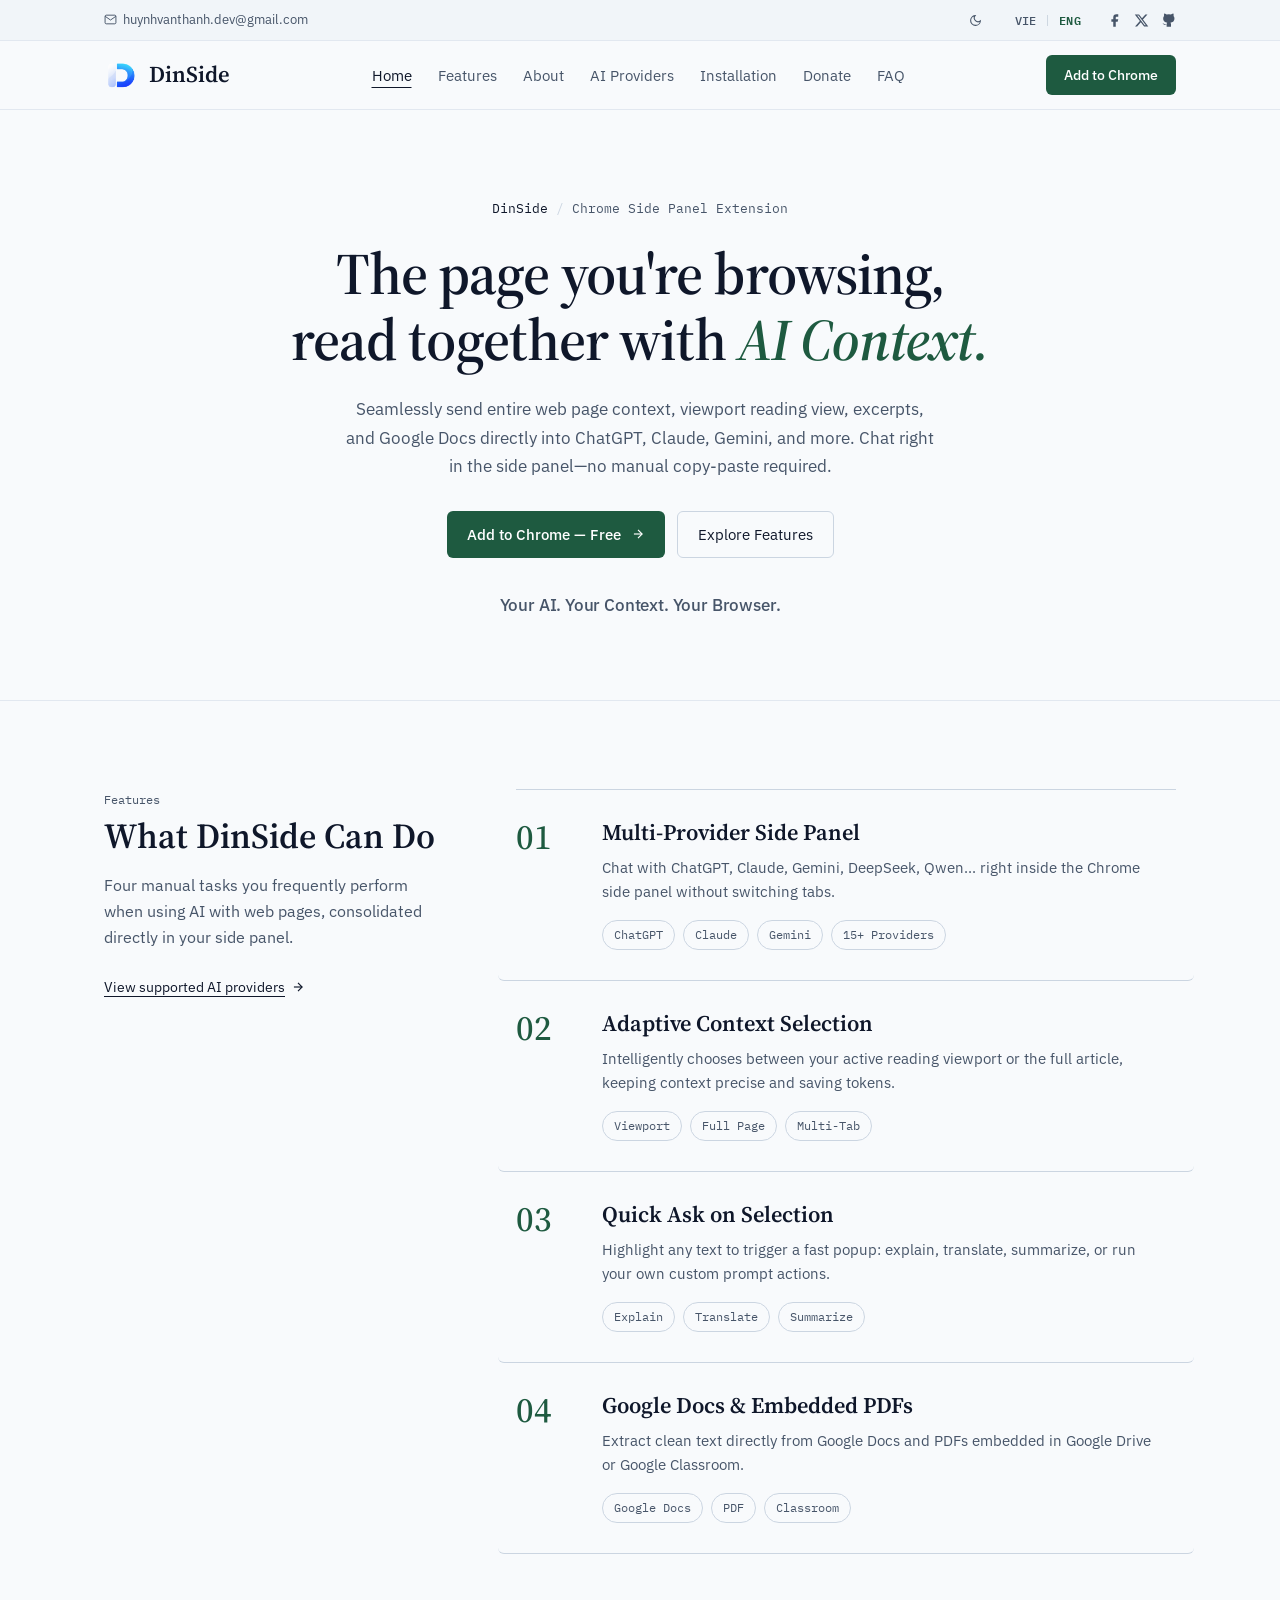
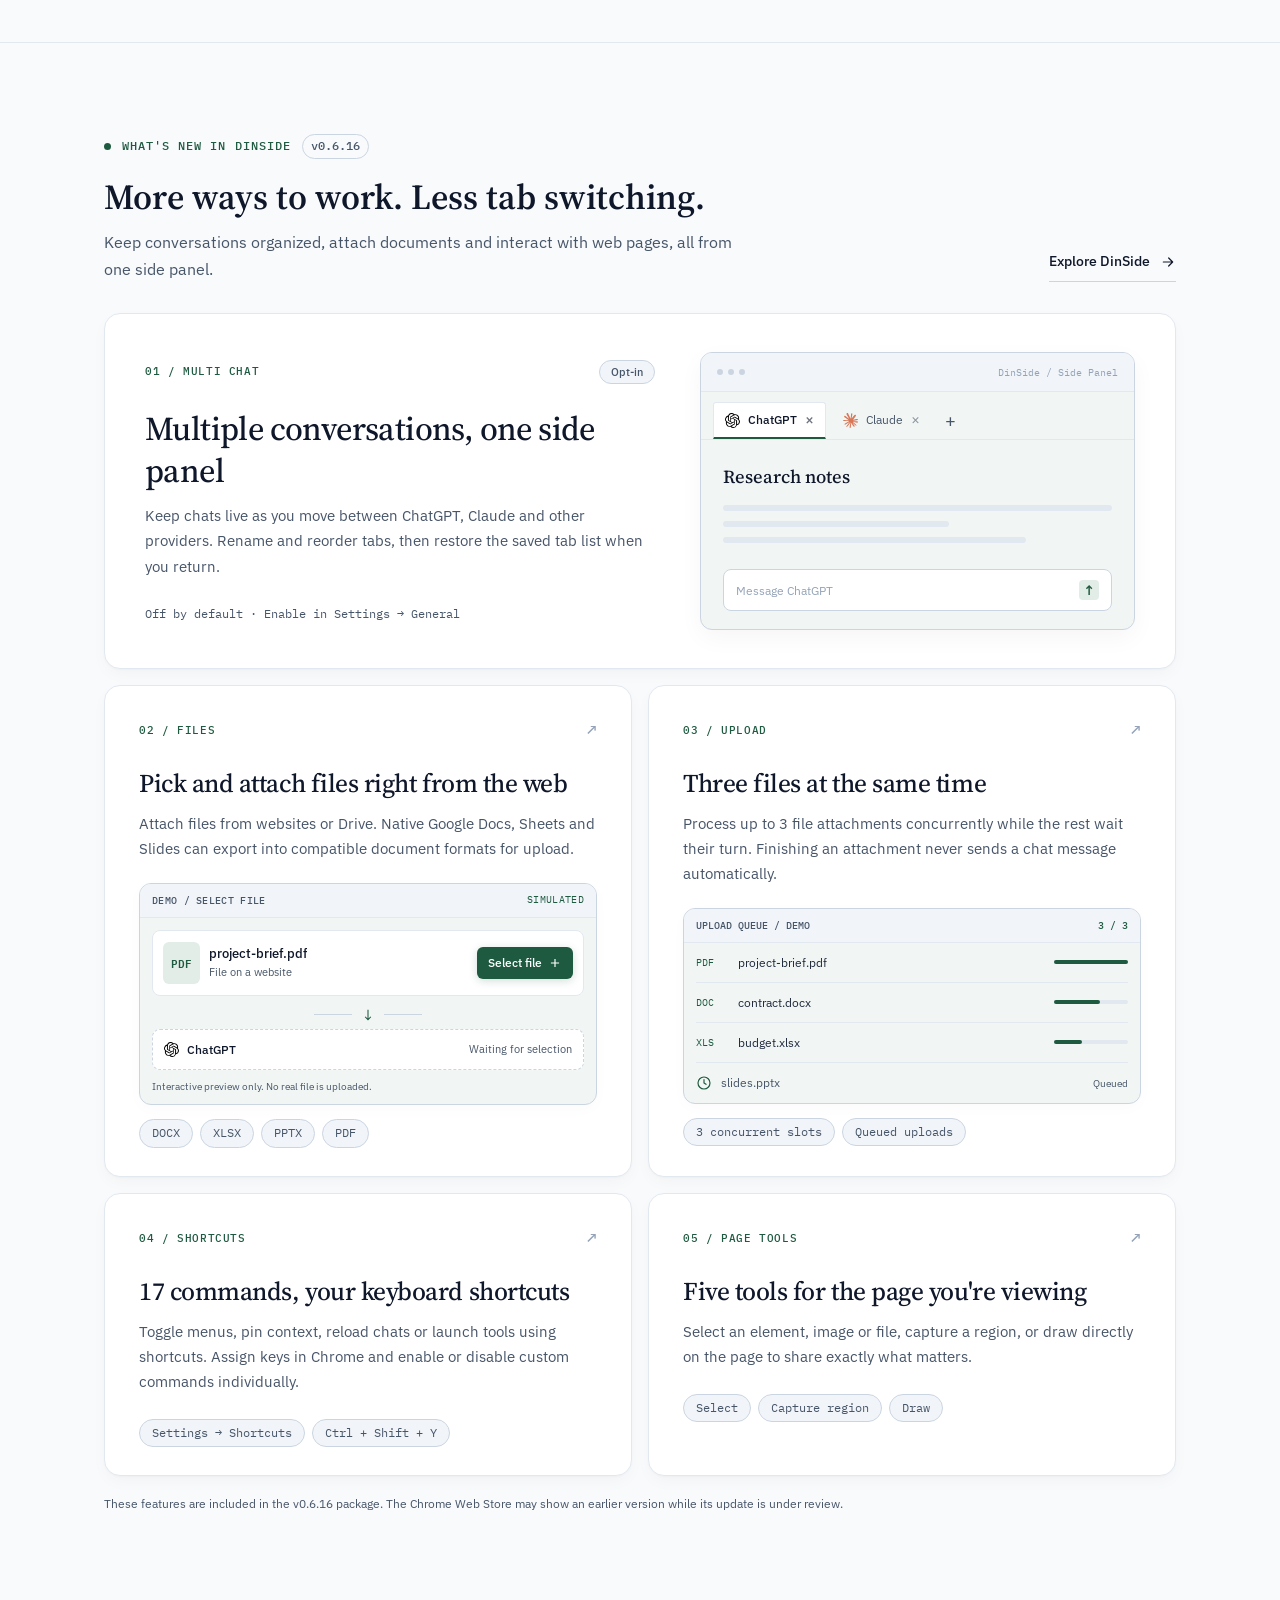
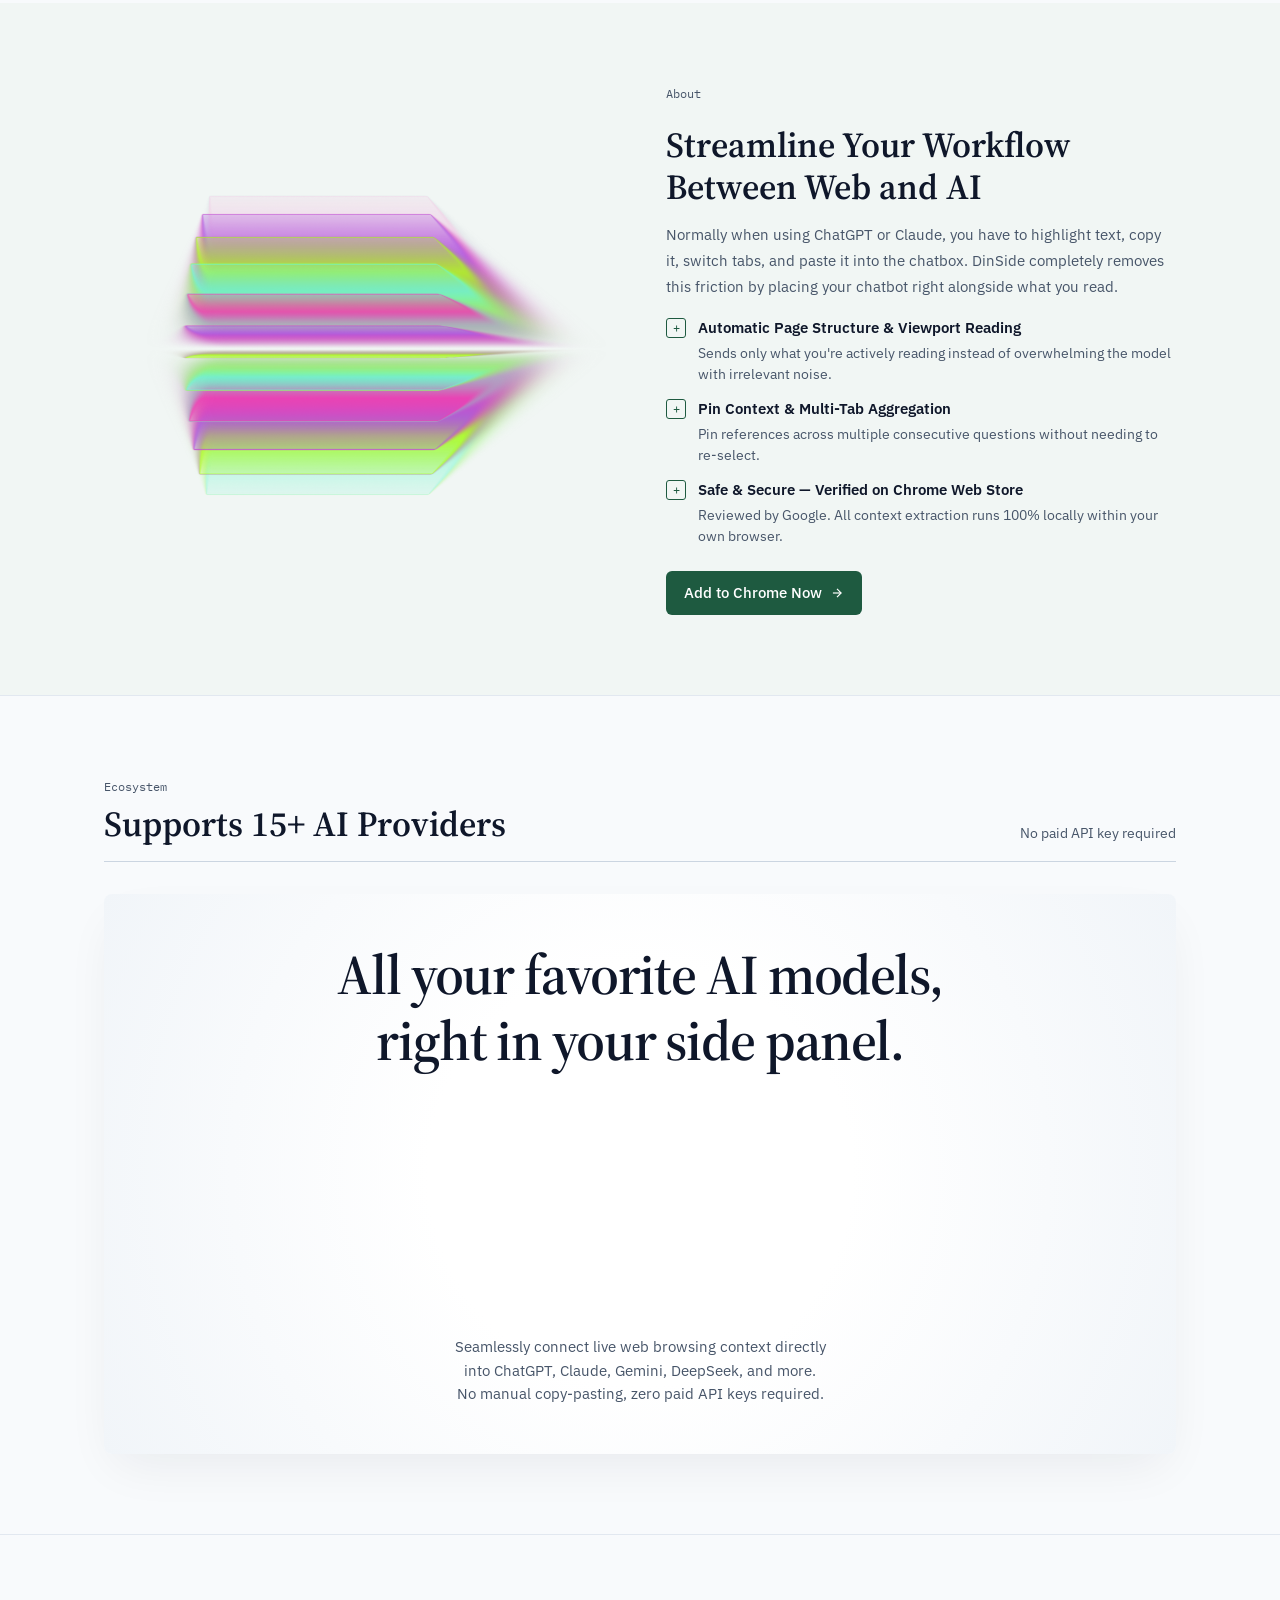
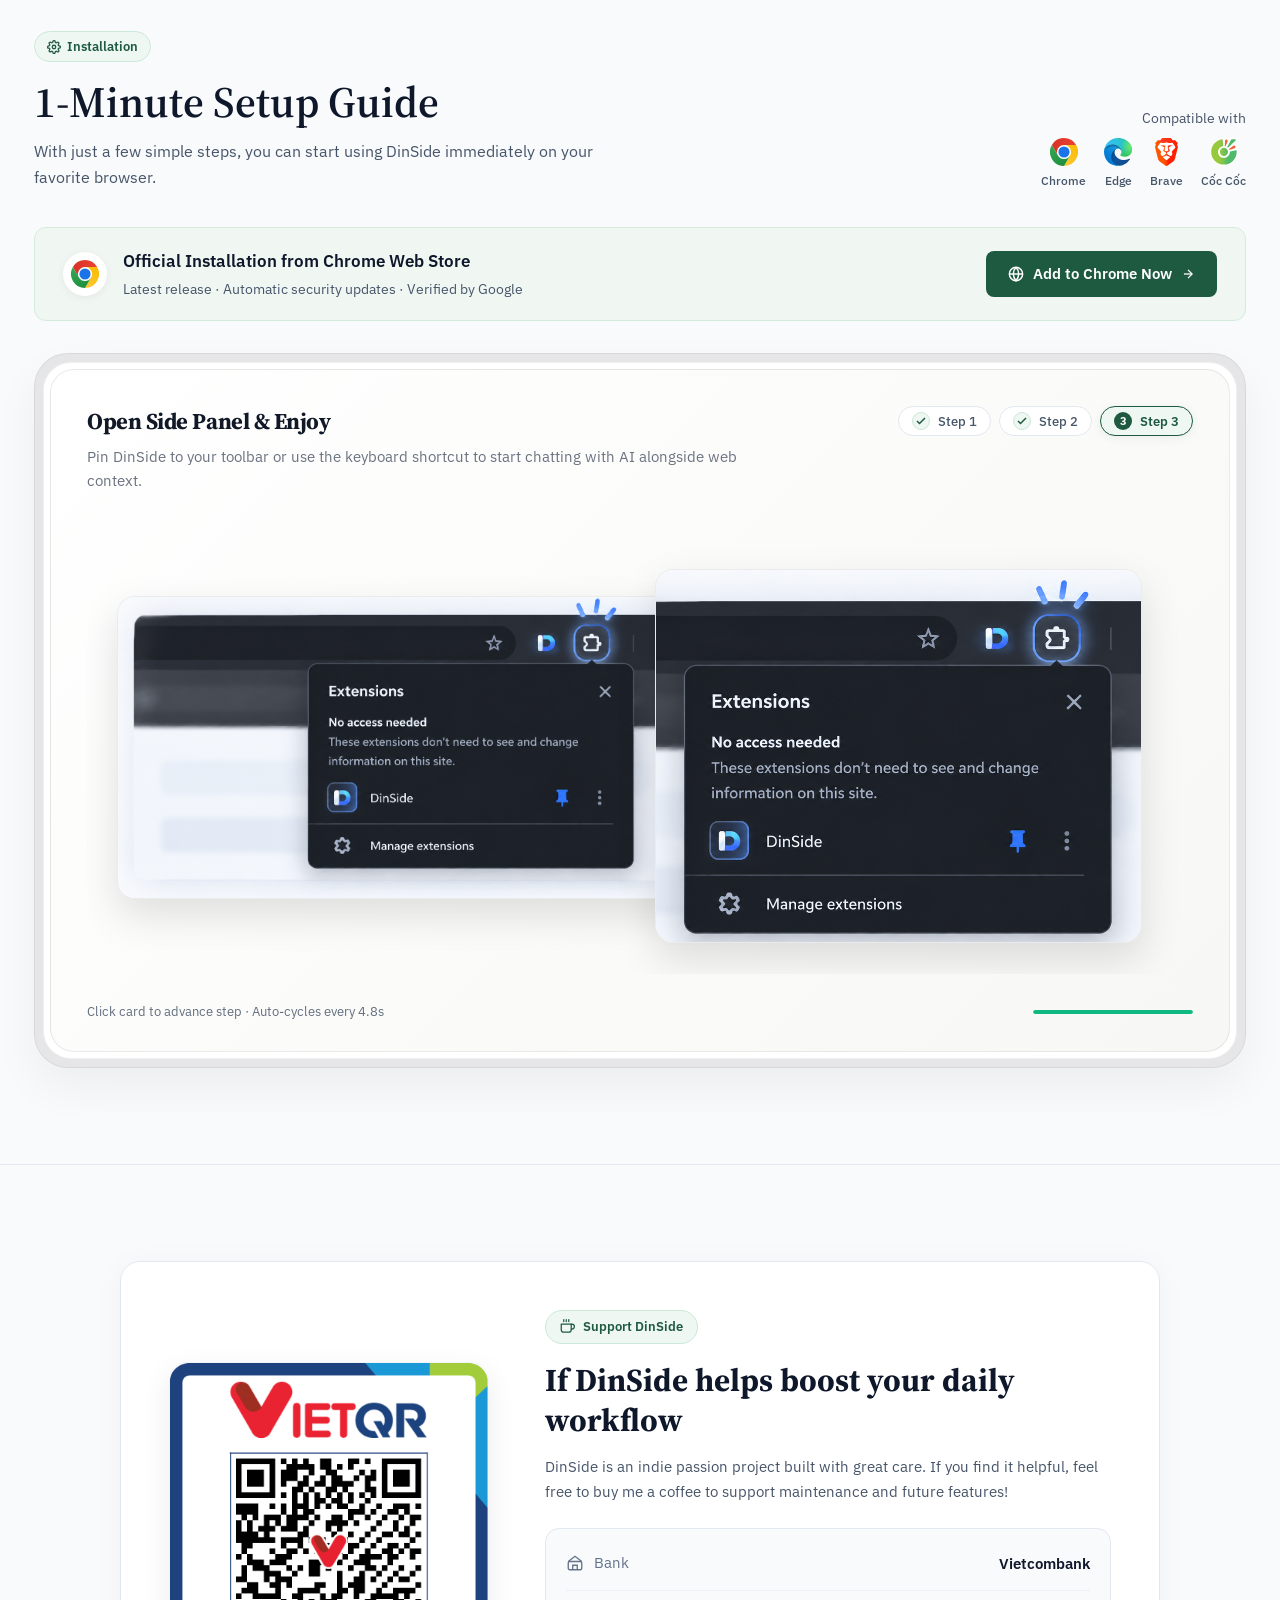
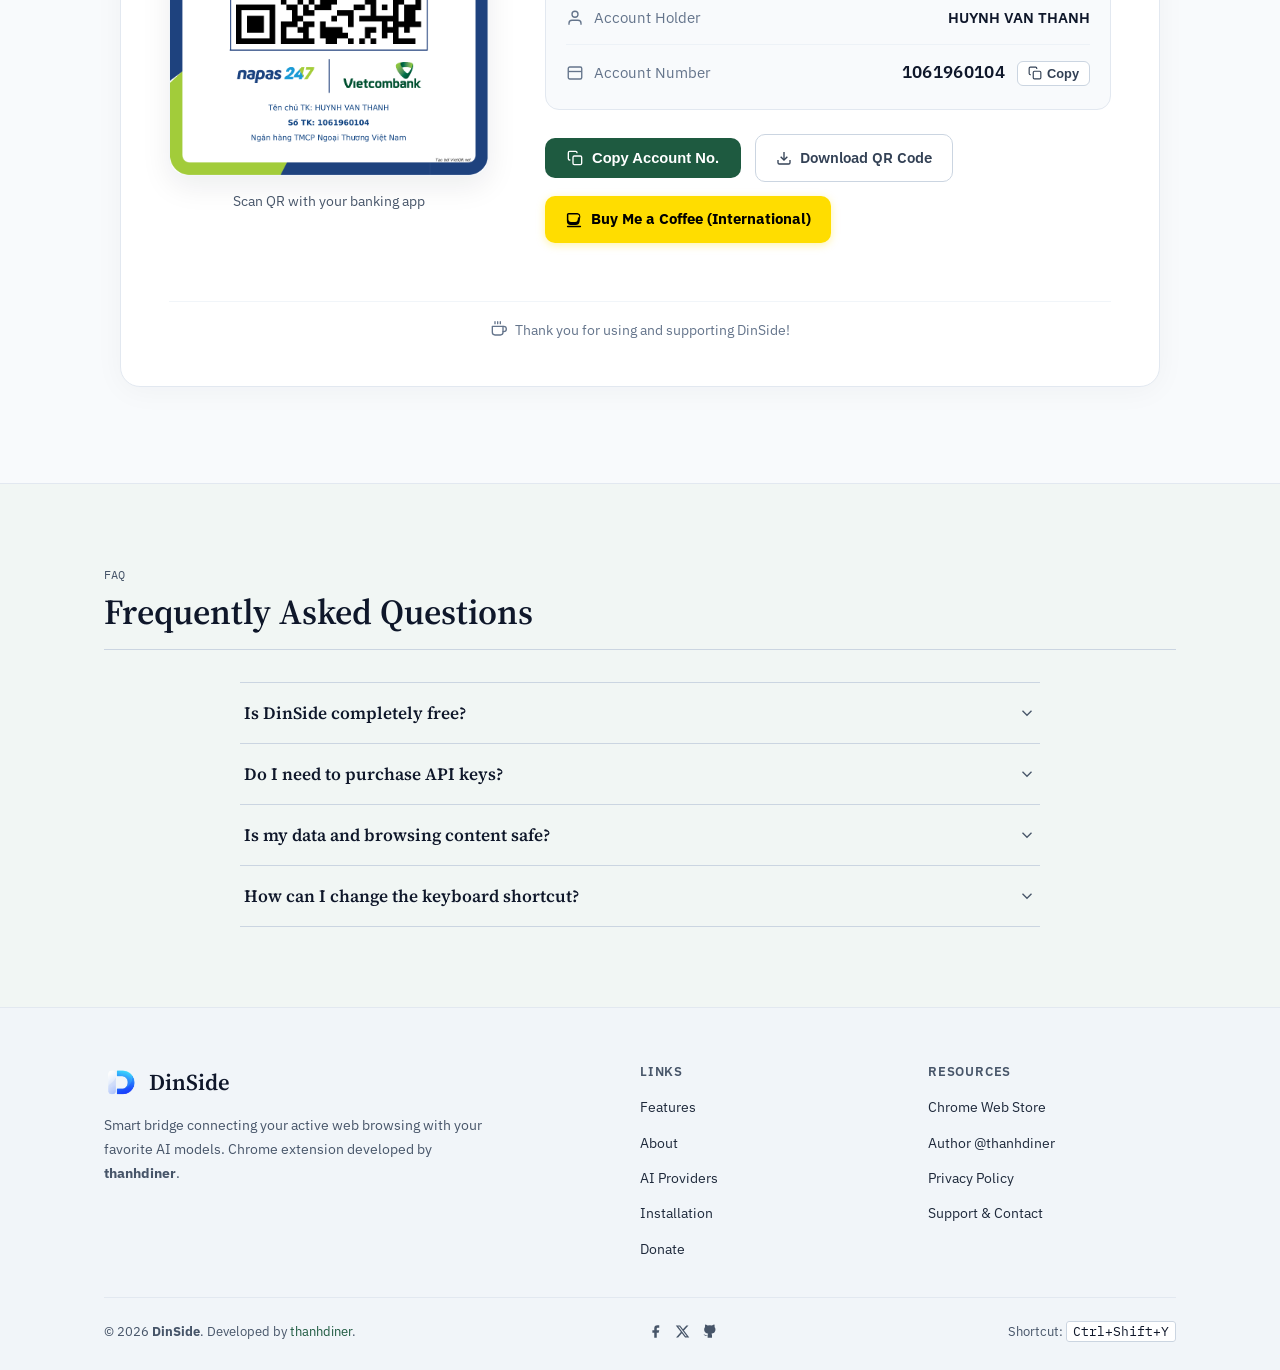
==== commit dc7372ab: "style: harmonize release bento cards borders, backgrounds, and hover glow" ====
--- a/index.html
+++ b/index.html
@@ -17,7 +17,7 @@
   <link href="https://fonts.googleapis.com/css2?family=Source+Serif+4:opsz,wght@8..60,400;8..60,500;8..60,600&family=IBM+Plex+Sans:wght@400;500;600&family=IBM+Plex+Mono:wght@400;500&display=swap" rel="stylesheet">
 
   <!-- Stylesheet -->
-  <link rel="stylesheet" href="css/style.css?v=f05db62b7f6c">
+  <link rel="stylesheet" href="css/style.css?v=2">
 
   <!-- Immediate Theme Initialization (Zero Flicker) -->
   <script>
@@ -53,7 +53,7 @@
   </script>
 
   <!-- Immediate Language Initialization -->
-  <script src="js/translations.js?v=eef254caa2cd"></script>
+  <script src="js/translations.js"></script>
   <script>
     (function() {
       function detectLang() {
@@ -946,10 +946,10 @@
   </footer>
 
   <!-- Translations Data & Main JavaScript File -->
-  <script src="js/translations.js?v=eef254caa2cd"></script>
+  <script src="js/translations.js"></script>
   <script src="js/hero-color-panels.js"></script>
   <script src="js/metal-pill.js"></script>
-  <script src="js/main.js?v=cf8e2a2a5751"></script>
+  <script src="js/main.js"></script>
 
   <!-- Instant Scroll Restoration: Applied before first paint so page appears directly at previous scroll offset -->
   <script>
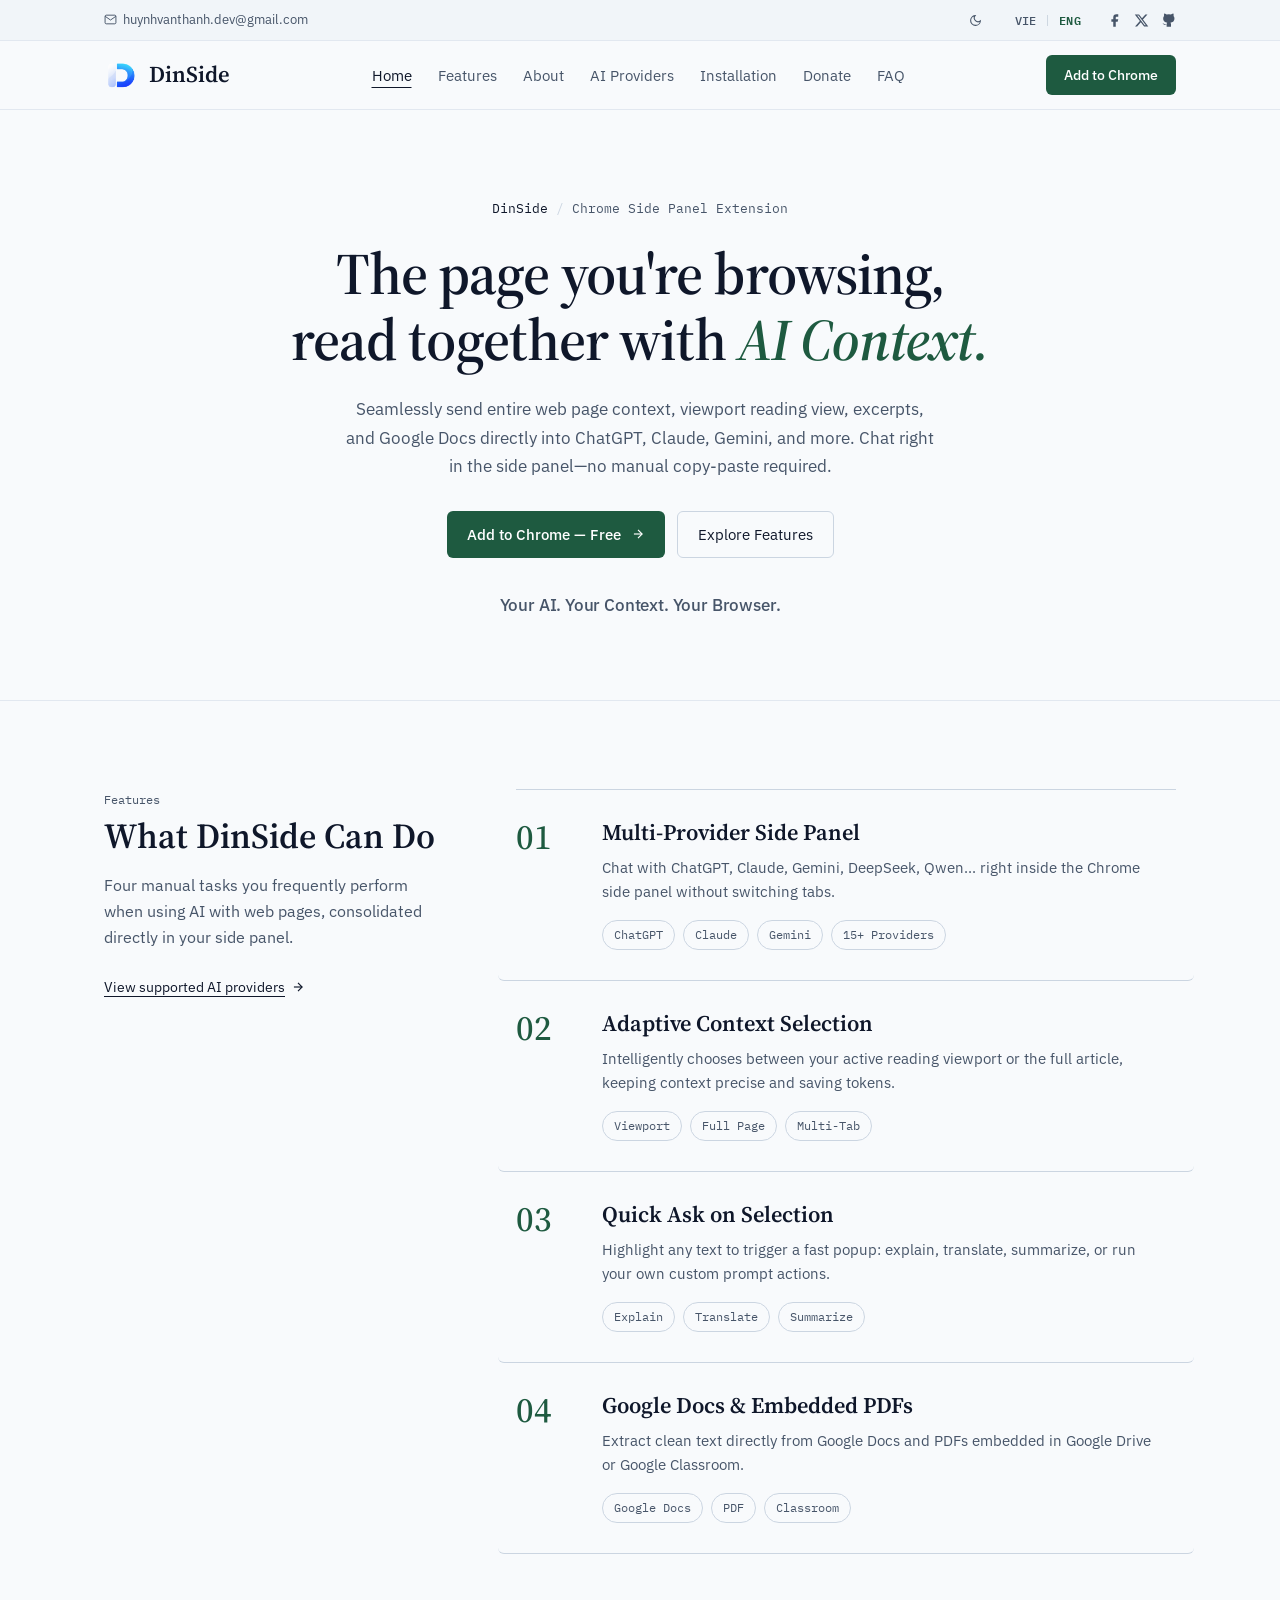
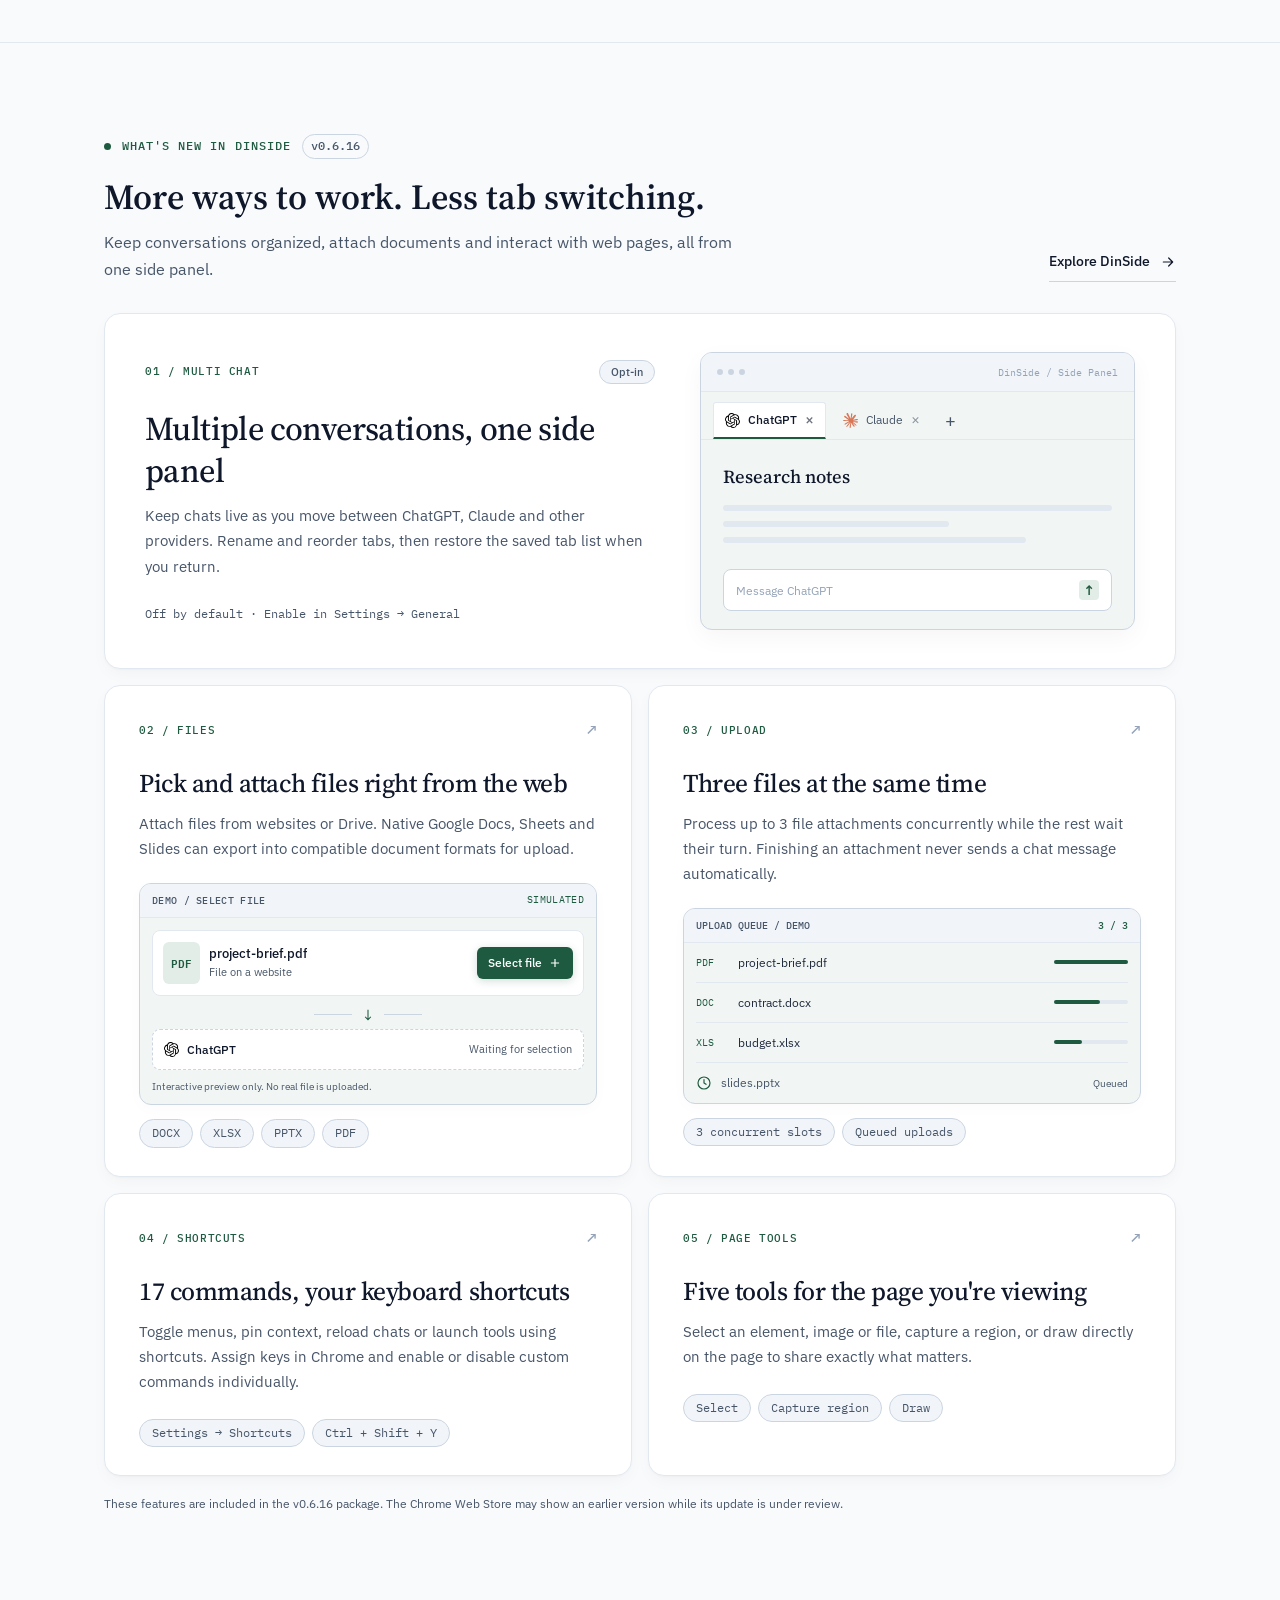
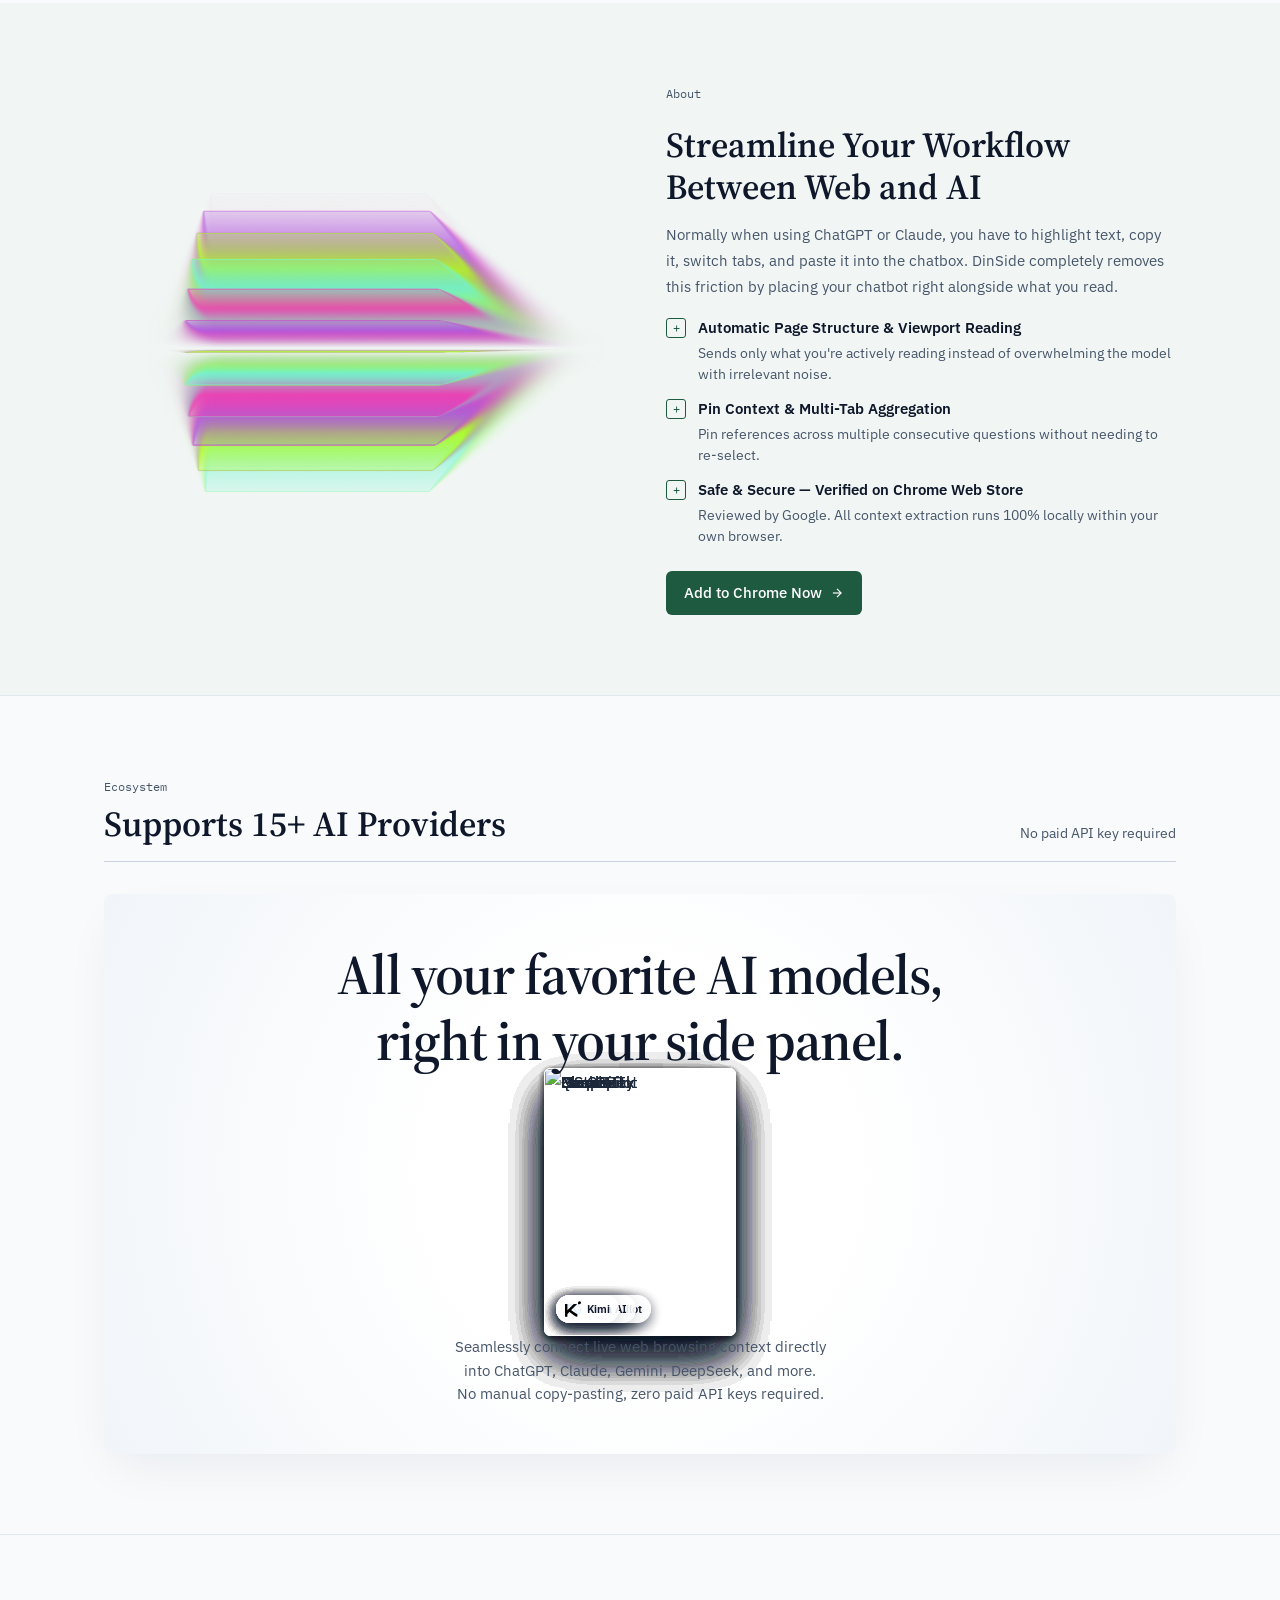
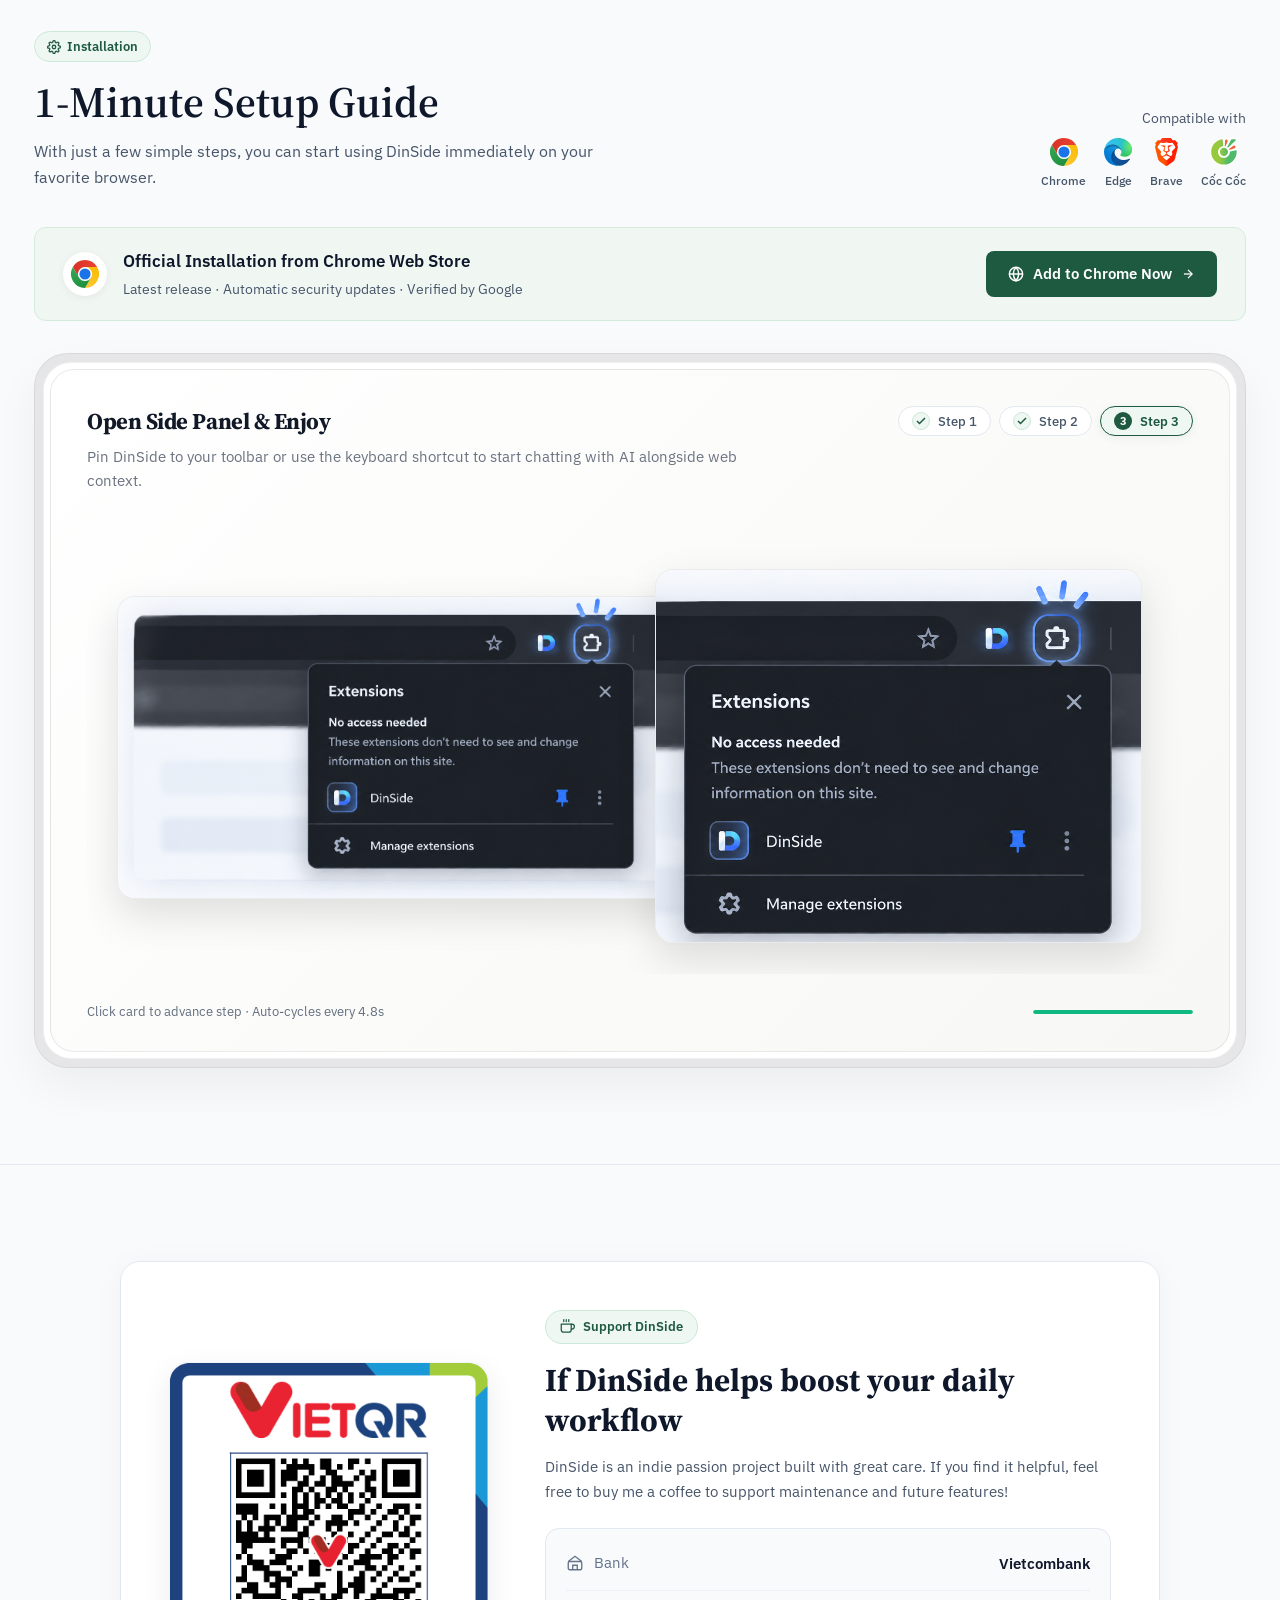
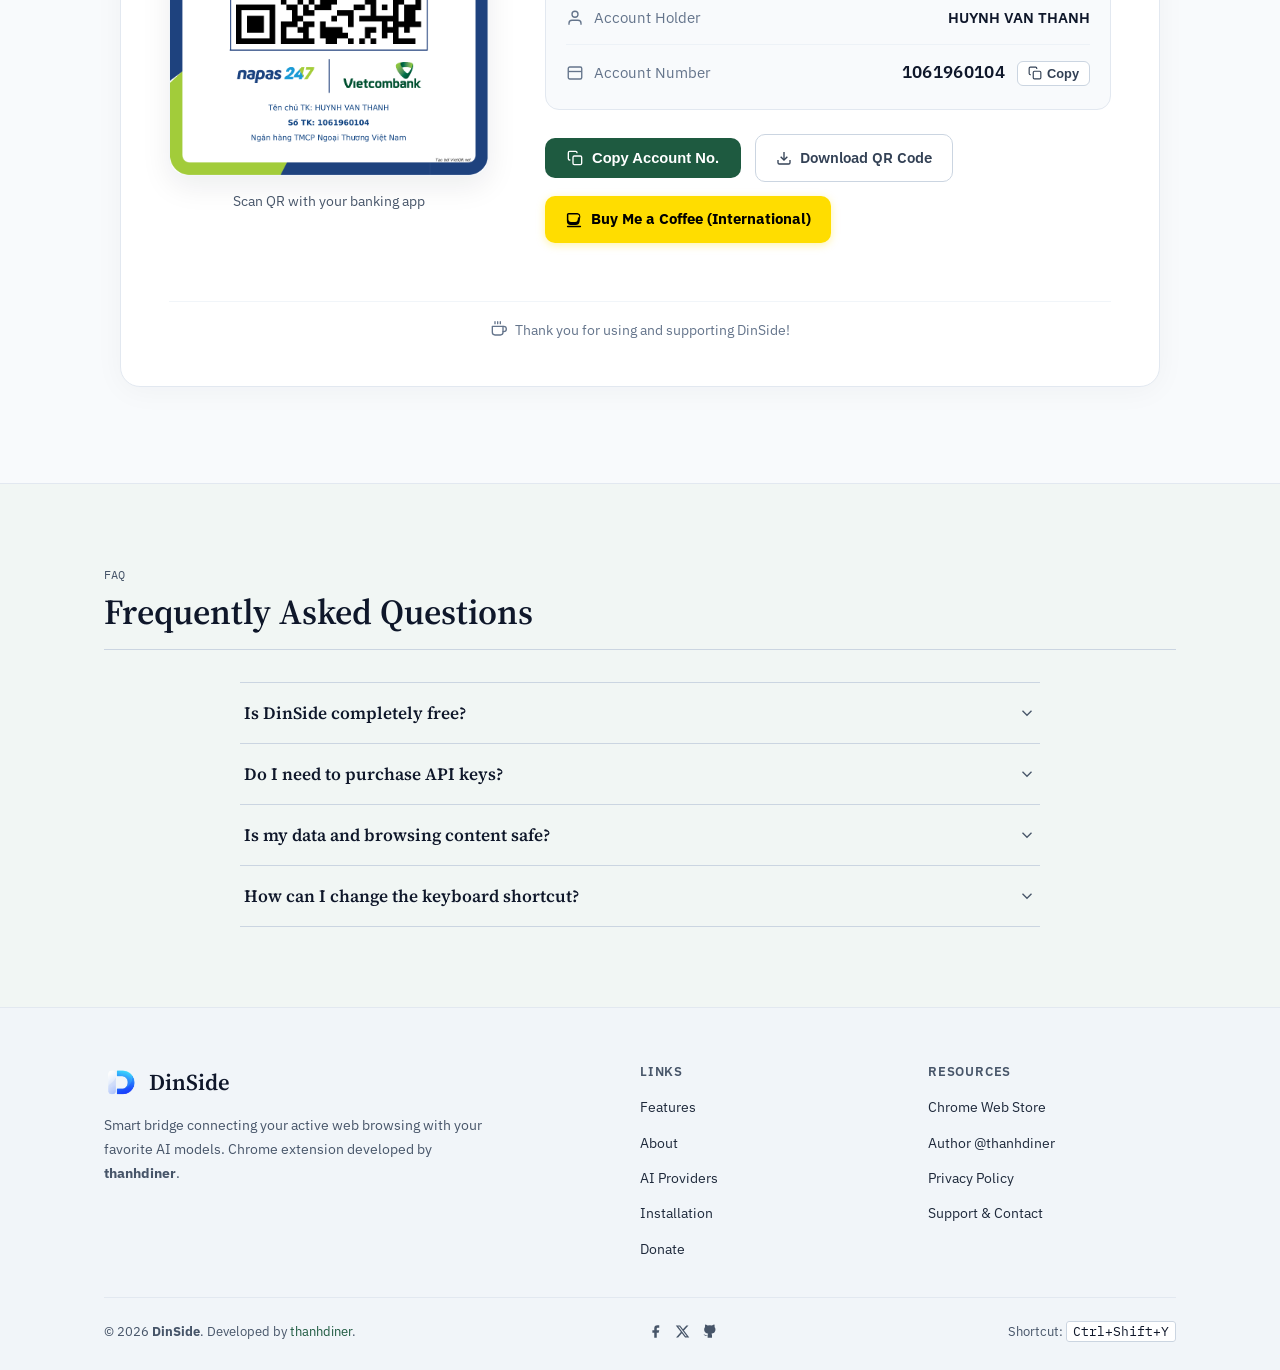
==== commit 78f2f175: "style: keep release cards neutral in idle state, green glow on hover only" ====
--- a/index.html
+++ b/index.html
@@ -17,7 +17,7 @@
   <link href="https://fonts.googleapis.com/css2?family=Source+Serif+4:opsz,wght@8..60,400;8..60,500;8..60,600&family=IBM+Plex+Sans:wght@400;500;600&family=IBM+Plex+Mono:wght@400;500&display=swap" rel="stylesheet">
 
   <!-- Stylesheet -->
-  <link rel="stylesheet" href="css/style.css?v=2">
+  <link rel="stylesheet" href="css/style.css?v=fb85cb01b962">
 
   <!-- Immediate Theme Initialization (Zero Flicker) -->
   <script>
@@ -53,7 +53,7 @@
   </script>
 
   <!-- Immediate Language Initialization -->
-  <script src="js/translations.js"></script>
+  <script src="js/translations.js?v=eef254caa2cd"></script>
   <script>
     (function() {
       function detectLang() {
@@ -946,10 +946,10 @@
   </footer>
 
   <!-- Translations Data & Main JavaScript File -->
-  <script src="js/translations.js"></script>
+  <script src="js/translations.js?v=eef254caa2cd"></script>
   <script src="js/hero-color-panels.js"></script>
   <script src="js/metal-pill.js"></script>
-  <script src="js/main.js"></script>
+  <script src="js/main.js?v=cf8e2a2a5751"></script>
 
   <!-- Instant Scroll Restoration: Applied before first paint so page appears directly at previous scroll offset -->
   <script>
--- a/css/style.css
+++ b/css/style.css
@@ -2708,66 +2708,68 @@
   color: #ffffff;
 }
 
-/* Release Bento Cards — Dark Theme Harmonization */
+/* Release Bento Cards — Dark Theme Harmonization (Neutral Idle, Green on Hover Only) */
 [data-theme="dark"] .release-section {
   background: var(--bg-main);
-  border-top-color: rgba(52, 211, 153, 0.12);
+  border-top-color: rgba(255, 255, 255, 0.08);
 }
 
 [data-theme="dark"] .release-version {
-  border-color: rgba(52, 211, 153, 0.2);
-  background: rgba(52, 211, 153, 0.04);
-  color: var(--text-muted);
-}
-
+  border-color: rgba(255, 255, 255, 0.12);
+  background: rgba(255, 255, 255, 0.03);
+  color: var(--text-muted);
+}
+
+/* Neutral sleek obsidian cards in idle state (No pre-existing green background or green border) */
 [data-theme="dark"] .release-card {
-  background: radial-gradient(circle at 100% 0%, rgba(52, 211, 153, 0.04) 0%, transparent 55%), #101214;
-  border-color: rgba(52, 211, 153, 0.16);
-  box-shadow: inset 0 1px 0 0 rgba(255, 255, 255, 0.07), 0 4px 20px -2px rgba(0, 0, 0, 0.6);
+  background: #111215;
+  border-color: rgba(255, 255, 255, 0.075);
+  box-shadow: inset 0 1px 0 0 rgba(255, 255, 255, 0.06), 0 8px 24px -4px rgba(0, 0, 0, 0.55);
 }
 
 [data-theme="dark"] .release-card::before {
-  height: 2px;
-  background: linear-gradient(90deg, transparent 0%, rgba(52, 211, 153, 0.8) 50%, rgba(110, 231, 183, 0.9) 70%, transparent 100%);
+  height: 1px;
+  background: linear-gradient(90deg, transparent 0%, rgba(52, 211, 153, 0.7) 50%, transparent 100%);
 }
 
 [data-theme="dark"] .release-card::after {
-  background: radial-gradient(ellipse 70% 85% at 90% 15%, rgba(52, 211, 153, 0.16) 0%, rgba(16, 185, 129, 0.04) 50%, transparent 75%),
-              linear-gradient(135deg, transparent 35%, rgba(52, 211, 153, 0.02) 65%, rgba(52, 211, 153, 0.08) 100%);
-}
-
+  background: radial-gradient(ellipse 65% 85% at 85% 18%, rgba(52, 211, 153, 0.14) 0%, rgba(16, 185, 129, 0.035) 45%, transparent 75%),
+              linear-gradient(135deg, transparent 40%, rgba(52, 211, 153, 0.02) 75%, rgba(52, 211, 153, 0.07) 100%);
+}
+
+/* Green border, top sheen & half-and-half ambient wash ONLY on hover */
 [data-theme="dark"] .release-card:hover {
-  background: radial-gradient(circle at 100% 0%, rgba(52, 211, 153, 0.08) 0%, transparent 60%), #121518;
-  border-color: rgba(52, 211, 153, 0.45);
-  box-shadow: inset 0 1px 0 0 rgba(255, 255, 255, 0.12),
-              0 16px 36px -4px rgba(0, 0, 0, 0.75),
-              0 0 28px -2px rgba(52, 211, 153, 0.22);
+  background: #131418;
+  border-color: rgba(52, 211, 153, 0.4);
+  box-shadow: inset 0 1px 0 0 rgba(255, 255, 255, 0.09),
+              0 16px 36px -6px rgba(0, 0, 0, 0.7),
+              0 0 24px -3px rgba(52, 211, 153, 0.18);
 }
 
 [data-theme="dark"] .release-card-state {
-  background: rgba(52, 211, 153, 0.06);
-  border-color: rgba(52, 211, 153, 0.2);
-  color: #34d399;
+  background: rgba(255, 255, 255, 0.04);
+  border-color: rgba(255, 255, 255, 0.08);
+  color: var(--text-muted);
 }
 
 [data-theme="dark"] .release-pills span {
-  background: rgba(52, 211, 153, 0.04);
-  border-color: rgba(52, 211, 153, 0.14);
-  color: #94a3b8;
+  background: rgba(255, 255, 255, 0.035);
+  border-color: rgba(255, 255, 255, 0.075);
+  color: var(--text-muted);
 }
 
 [data-theme="dark"] .release-card:hover .release-pills span {
-  border-color: rgba(52, 211, 153, 0.32);
-  color: #e2e8f0;
-}
-
-/* Inner Previews in Dark Mode */
+  border-color: rgba(255, 255, 255, 0.14);
+  color: var(--text-white);
+}
+
+/* Inner Previews in Dark Mode (Clean neutral recessed panels) */
 [data-theme="dark"] .release-preview,
 [data-theme="dark"] .release-file-demo,
 [data-theme="dark"] .release-upload-preview {
-  background: #08090b;
-  border-color: rgba(52, 211, 153, 0.14);
-  box-shadow: 0 8px 24px rgba(0, 0, 0, 0.5), inset 0 1px 0 0 rgba(255, 255, 255, 0.03);
+  background: #090a0c;
+  border-color: rgba(255, 255, 255, 0.075);
+  box-shadow: 0 8px 24px rgba(0, 0, 0, 0.45), inset 0 1px 0 0 rgba(255, 255, 255, 0.03);
 }
 
 [data-theme="dark"] .release-preview-bar,
@@ -2775,11 +2777,11 @@
 [data-theme="dark"] .release-file-demo-top,
 [data-theme="dark"] .release-upload-preview-head {
   background: rgba(255, 255, 255, 0.02);
-  border-bottom-color: rgba(52, 211, 153, 0.1);
+  border-bottom-color: rgba(255, 255, 255, 0.06);
 }
 
 [data-theme="dark"] .release-preview-dot {
-  background: rgba(255, 255, 255, 0.2);
+  background: rgba(255, 255, 255, 0.18);
 }
 
 [data-theme="dark"] .release-preview-tab {
@@ -2787,10 +2789,10 @@
 }
 
 [data-theme="dark"] .release-preview-tab.is-active {
-  background: rgba(52, 211, 153, 0.14);
-  border-color: rgba(52, 211, 153, 0.3);
+  background: rgba(52, 211, 153, 0.12);
+  border-color: rgba(52, 211, 153, 0.25);
   border-bottom-color: #34d399;
-  color: #ffffff;
+  color: #f5f5f5;
 }
 
 [data-theme="dark"] .release-preview-line {
@@ -2799,19 +2801,19 @@
 
 [data-theme="dark"] .release-preview-compose {
   background: rgba(255, 255, 255, 0.03);
-  border-color: rgba(52, 211, 153, 0.15);
+  border-color: rgba(255, 255, 255, 0.08);
   color: var(--text-dim);
 }
 
 [data-theme="dark"] .release-preview-compose span:last-child {
-  background: rgba(52, 211, 153, 0.2);
+  background: rgba(52, 211, 153, 0.15);
   color: #34d399;
 }
 
 /* File Demo in Dark Mode */
 [data-theme="dark"] .release-file-demo-item {
   background: rgba(255, 255, 255, 0.03);
-  border-color: rgba(52, 211, 153, 0.1);
+  border-color: rgba(255, 255, 255, 0.065);
 }
 
 [data-theme="dark"] .release-file-demo-filetype {
@@ -2822,7 +2824,7 @@
 [data-theme="dark"] .release-file-demo-button {
   background: #10b981;
   color: #031e13;
-  box-shadow: 0 2px 10px rgba(16, 185, 129, 0.32);
+  box-shadow: 0 2px 10px rgba(16, 185, 129, 0.28);
 }
 
 [data-theme="dark"] .release-file-demo-button:hover:not(:disabled) {
@@ -2830,17 +2832,17 @@
 }
 
 [data-theme="dark"] .release-file-demo-path > span {
-  background: rgba(52, 211, 153, 0.15);
+  background: rgba(255, 255, 255, 0.08);
 }
 
 [data-theme="dark"] .release-file-demo-target {
   background: rgba(255, 255, 255, 0.02);
-  border-color: rgba(52, 211, 153, 0.2);
+  border-color: rgba(255, 255, 255, 0.12);
 }
 
 /* Upload Demo in Dark Mode */
 [data-theme="dark"] .release-upload-preview-row {
-  border-bottom-color: rgba(52, 211, 153, 0.08);
+  border-bottom-color: rgba(255, 255, 255, 0.05);
 }
 
 [data-theme="dark"] .release-upload-preview-progress {
@@ -2849,7 +2851,7 @@
 
 [data-theme="dark"] .release-upload-preview-progress i {
   background: #34d399;
-  box-shadow: 0 0 10px rgba(52, 211, 153, 0.5);
+  box-shadow: 0 0 10px rgba(52, 211, 153, 0.45);
 }
 
 [data-theme="dark"] .check-bullet {
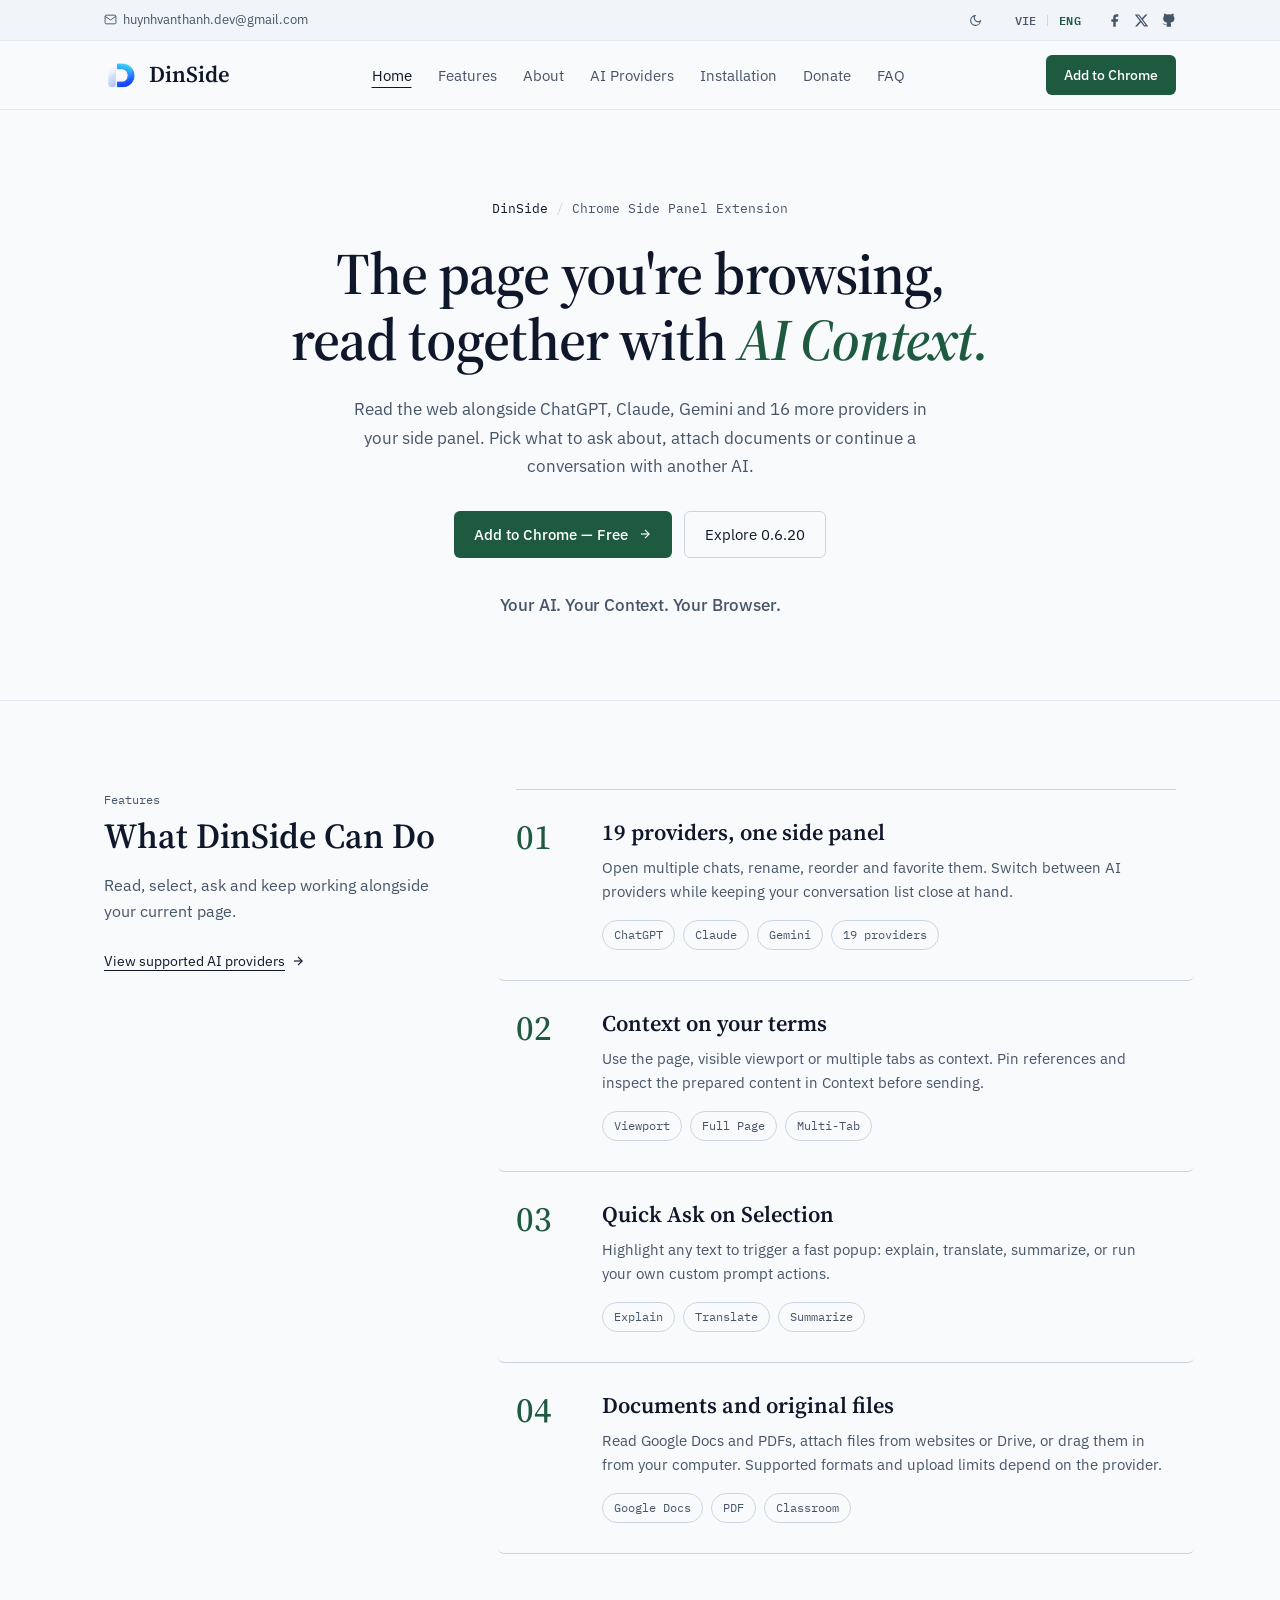
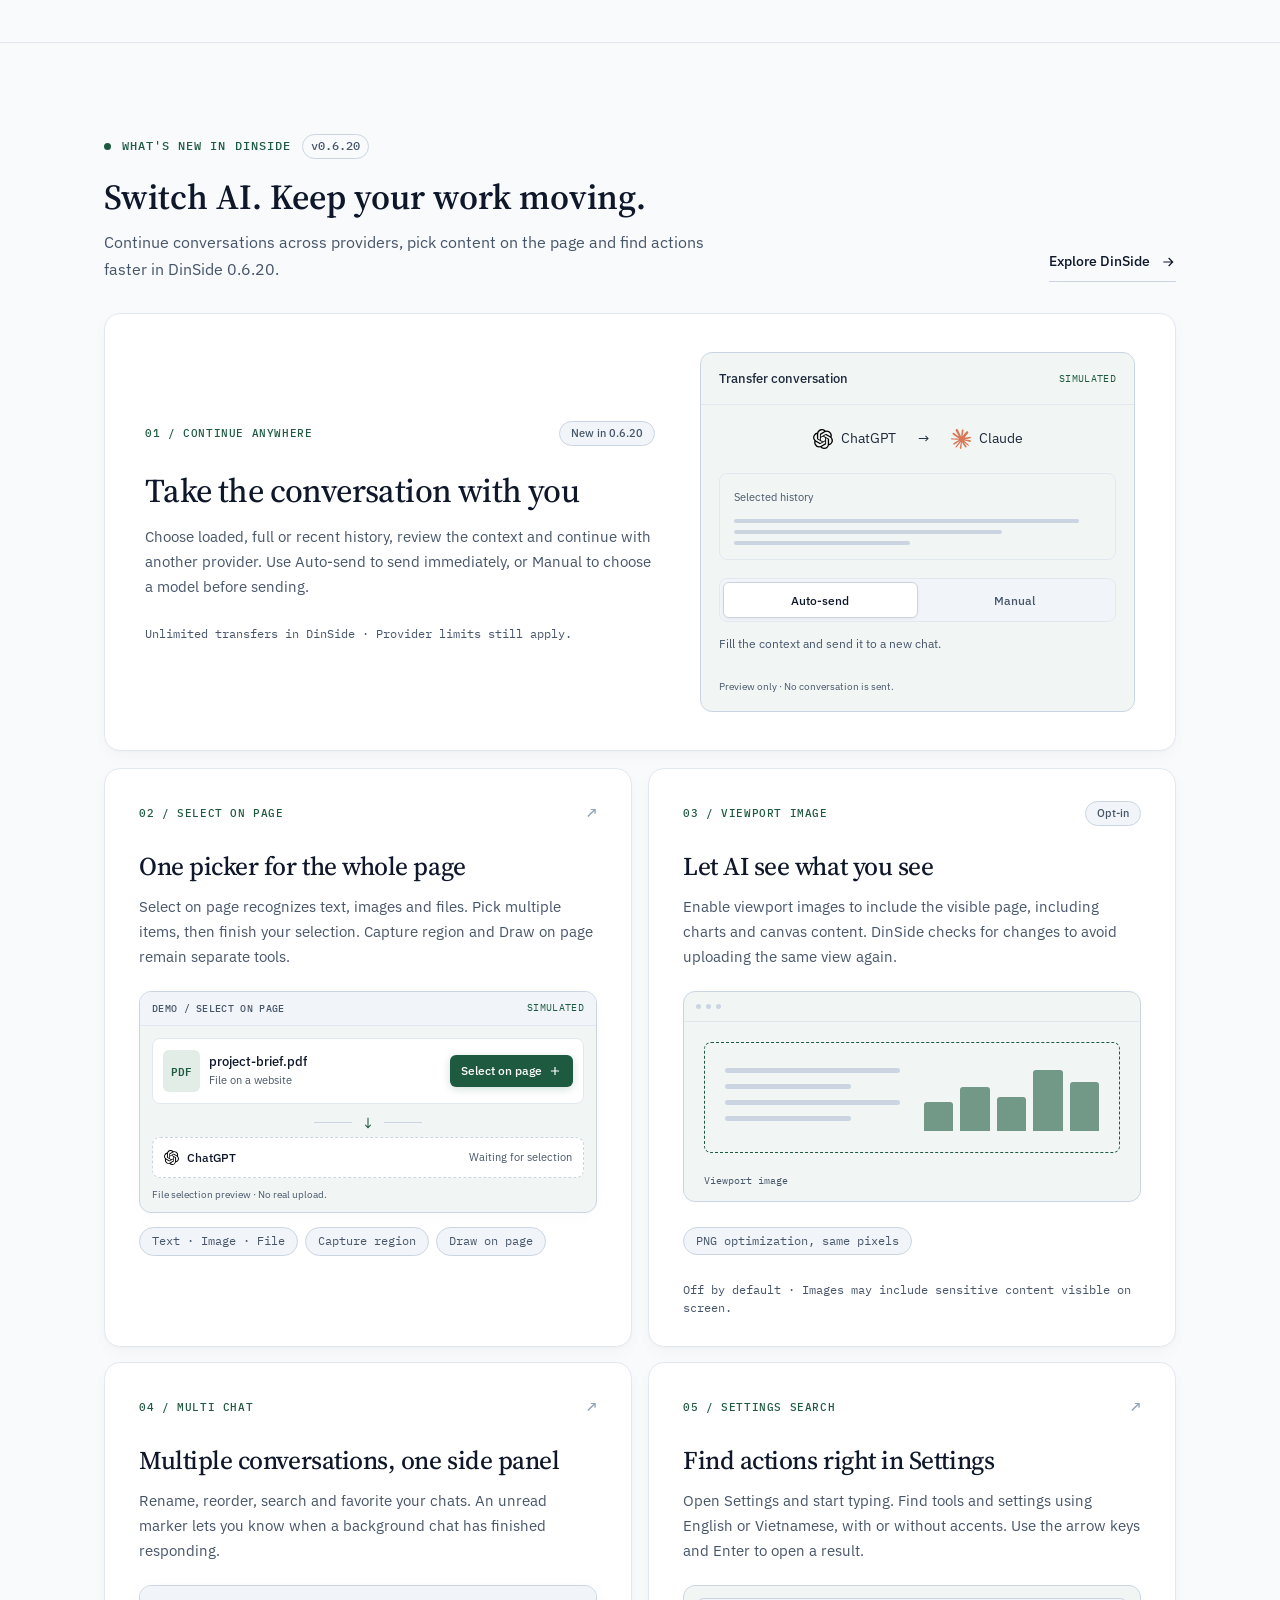
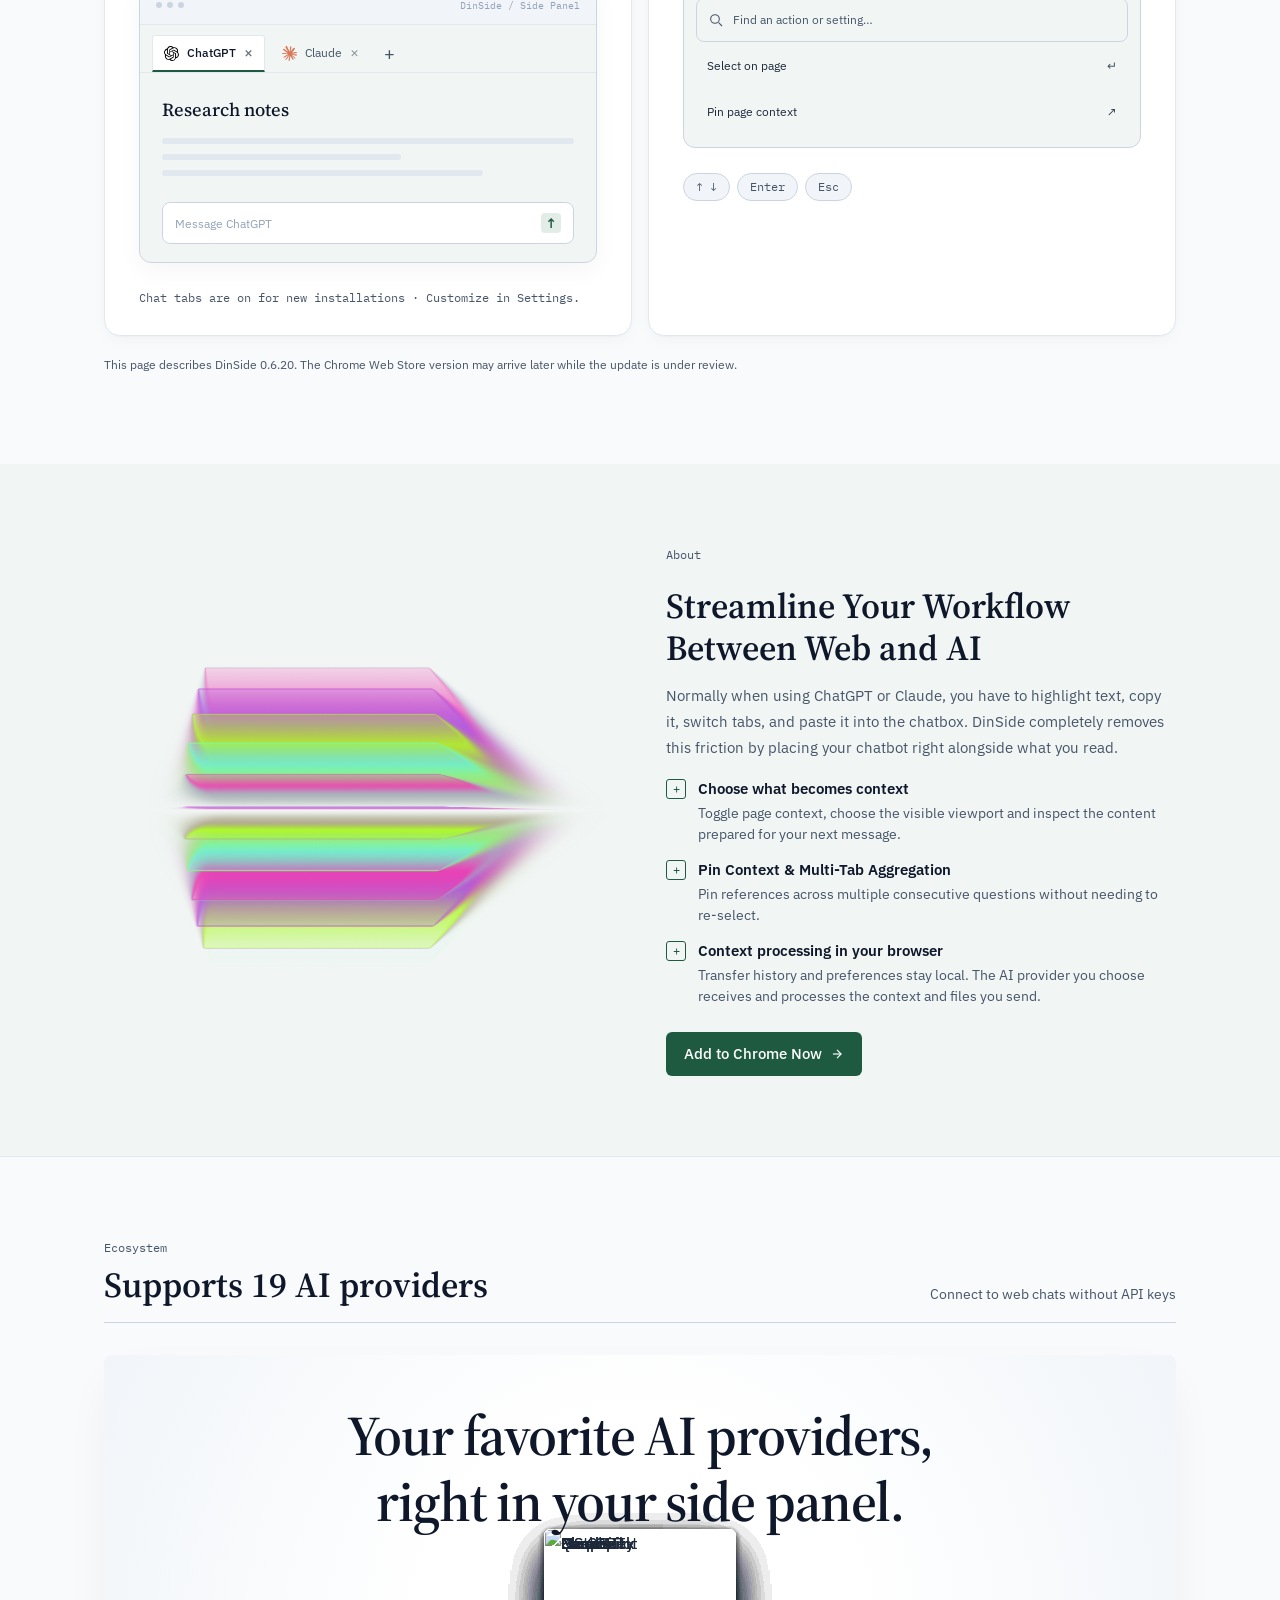
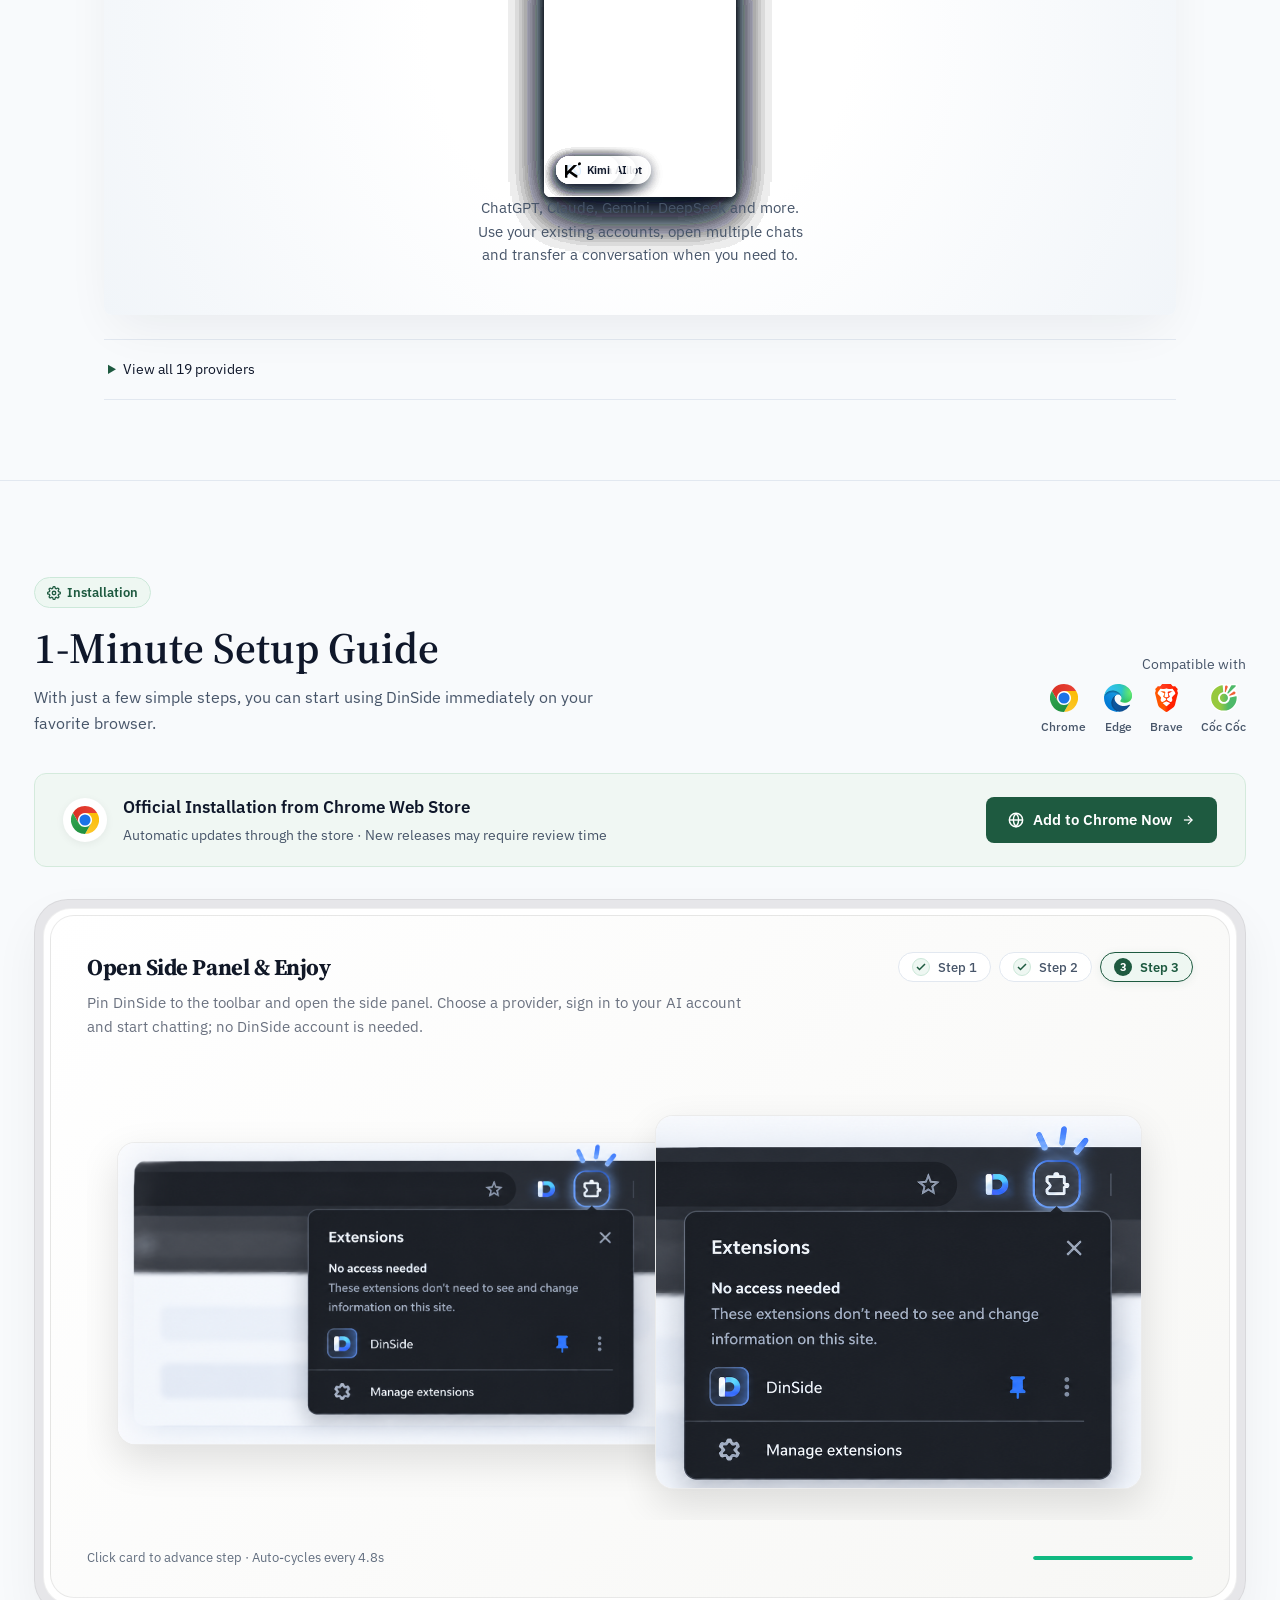
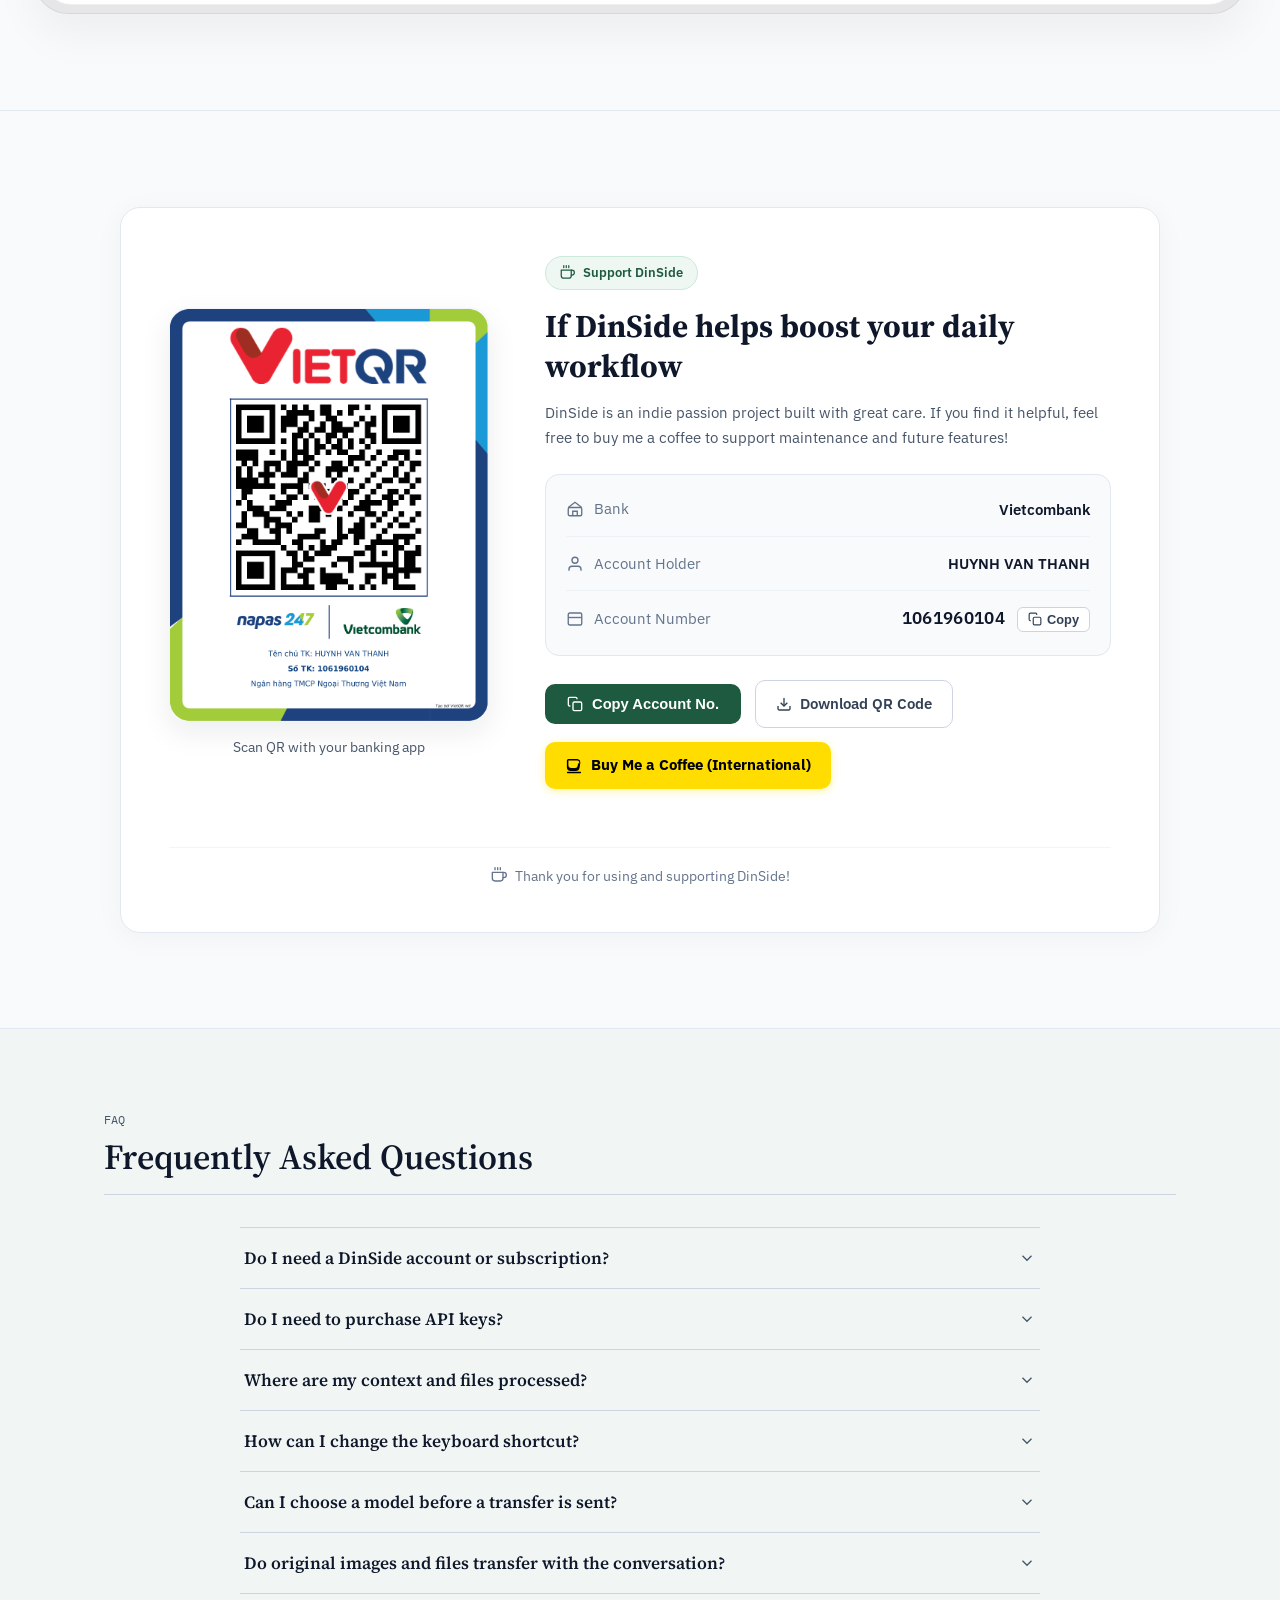
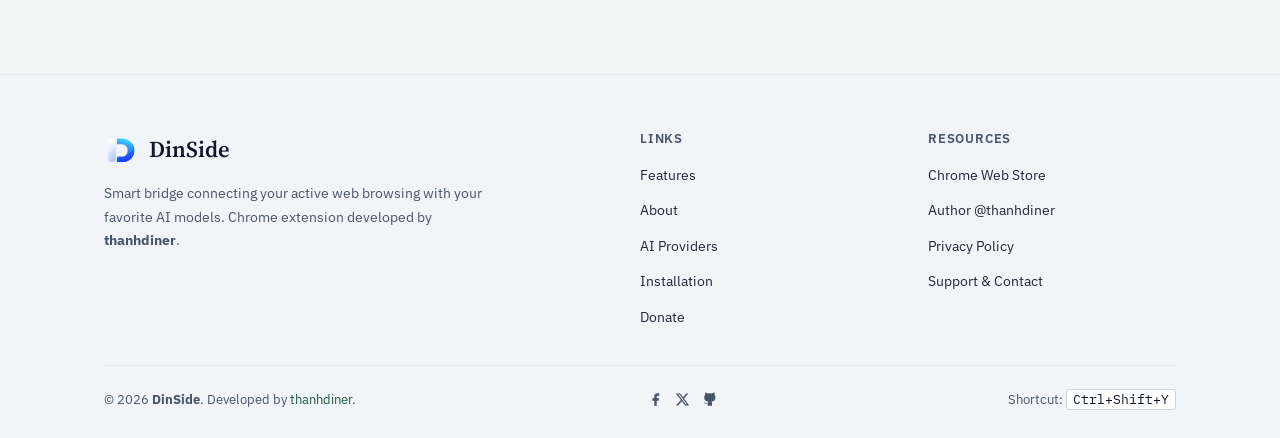
==== commit 8365b598: "feat: align website with DinSide 0.6.20" ====
--- a/index.html
+++ b/index.html
@@ -4,7 +4,7 @@
   <meta charset="UTF-8">
   <meta name="viewport" content="width=device-width, initial-scale=1.0">
   <title>DinSide — Mang ngữ cảnh trang web vào AI Chat của bạn</title>
-  <meta name="description" content="Tiện ích mở rộng Chrome Side Panel kết nối ngữ cảnh trang web vào ChatGPT, Claude, Gemini, DeepSeek mà không cần copy-paste thủ công.">
+  <meta name="description" content="DinSide kết nối ngữ cảnh trang web với 19 nhà cung cấp AI ngay trên thanh bên Chrome. Chọn nội dung, gửi tài liệu và chuyển tiếp hội thoại giữa các AI.">
   <meta name="keywords" content="DinSide, Chrome Extension, Side Panel, AI Context, ChatGPT, Claude, Gemini, DeepSeek">
 
   <!-- Favicon -->
@@ -17,7 +17,7 @@
   <link href="https://fonts.googleapis.com/css2?family=Source+Serif+4:opsz,wght@8..60,400;8..60,500;8..60,600&family=IBM+Plex+Sans:wght@400;500;600&family=IBM+Plex+Mono:wght@400;500&display=swap" rel="stylesheet">
 
   <!-- Stylesheet -->
-  <link rel="stylesheet" href="css/style.css?v=fb85cb01b962">
+  <link rel="stylesheet" href="css/style.css?v=0.6.20">
 
   <!-- Immediate Theme Initialization (Zero Flicker) -->
   <script>
@@ -53,7 +53,7 @@
   </script>
 
   <!-- Immediate Language Initialization -->
-  <script src="js/translations.js?v=eef254caa2cd"></script>
+  <script src="js/translations.js"></script>
   <script>
     (function() {
       function detectLang() {
@@ -190,9 +190,7 @@
           <span class="lang-sep">|</span>
           <button type="button" class="lang-btn" data-lang="en">ENG</button>
         </div>
-        <a href="https://chromewebstore.google.com/detail/dinside/gpmnoijpldnibaffgbnddfidgofbdbgo" target="_blank" rel="noopener noreferrer" class="nav-cta-btn" data-i18n="nav.addToChrome">
-          Thêm vào Chrome
-        </a>
+        <a href="https://chromewebstore.google.com/detail/dinside/gpmnoijpldnibaffgbnddfidgofbdbgo" target="_blank" rel="noopener noreferrer" class="nav-cta-btn" data-i18n="nav.addToChrome">Thêm vào Chrome</a>
         <button class="mobile-menu-btn" id="mobileMenuBtn" aria-label="Mở menu">
           <svg viewBox="0 0 24 24"><line x1="3" y1="12" x2="21" y2="12"></line><line x1="3" y1="6" x2="21" y2="6"></line><line x1="3" y1="18" x2="21" y2="18"></line></svg>
         </button>
@@ -209,22 +207,17 @@
         <span class="tag-desc-text" data-i18n="hero.tagDesc">Tiện ích mở rộng Chrome Side Panel</span>
       </div>
 
-      <h1 class="hero-split-headline" data-i18n="hero.headline">
-        Trang web bạn đang đọc,<br>
-        cùng đọc với <em>ngữ cảnh AI.</em>
-      </h1>
-
-      <p class="hero-split-desc" data-i18n="hero.desc">
-        Đưa toàn bộ ngữ cảnh trang web, vùng xem màn hình, trích đoạn và Google Docs vào thẳng ChatGPT, Claude, Gemini... Trò chuyện trực tiếp ngay thanh bên, không cần copy-paste.
-      </p>
+      <h1 class="hero-split-headline" data-i18n="hero.headline">Trang web bạn đang đọc,<br>cùng đọc với <em>ngữ cảnh AI.</em></h1>
+
+      <p class="hero-split-desc" data-i18n="hero.desc">Đọc web cùng ChatGPT, Claude, Gemini và 16 nhà cung cấp khác ngay trên thanh bên. Chọn nội dung cần hỏi, gửi tài liệu hoặc chuyển hội thoại sang AI khác để tiếp tục.</p>
 
       <div class="hero-split-cta-row">
         <a href="https://chromewebstore.google.com/detail/dinside/gpmnoijpldnibaffgbnddfidgofbdbgo" target="_blank" rel="noopener noreferrer" class="btn-hero-primary">
           <span data-i18n="hero.ctaPrimary">Thêm vào Chrome — Miễn phí</span>
           <span class="btn-arrow-box"><svg class="arrow" width="14" height="14" viewBox="0 0 24 24" fill="none" stroke="currentColor" stroke-width="2"><line x1="5" y1="12" x2="19" y2="12"></line><polyline points="12 5 19 12 12 19"></polyline></svg></span>
         </a>
-        <a href="#features" class="btn-hero-secondary">
-          <span data-i18n="hero.ctaSecondary">Xem tính năng</span>
+        <a href="#whats-new" class="btn-hero-secondary">
+          <span data-i18n="hero.ctaSecondary">Khám phá bản 0.6.20</span>
         </a>
       </div>
 
@@ -238,7 +231,7 @@
       <div class="features-intro reveal-left">
         <span class="section-label" data-i18n="features.label">Tính năng</span>
         <h2 class="section-main-title" data-i18n="features.title">DinSide làm được gì</h2>
-        <p class="features-lead" data-i18n="features.lead">Bốn việc bạn hay làm thủ công khi dùng AI cùng một trang web, gom lại ngay trong thanh bên.</p>
+        <p class="features-lead" data-i18n="features.lead">Đọc, chọn, hỏi và tiếp tục công việc ngay cạnh trang web đang mở.</p>
         <a href="#providers" class="section-link-action">
           <span data-i18n="features.linkProviders">Xem các nhà cung cấp hỗ trợ</span>
           <svg class="arrow" width="14" height="14" viewBox="0 0 24 24" fill="none" stroke="currentColor" stroke-width="2"><line x1="5" y1="12" x2="19" y2="12"></line><polyline points="12 5 19 12 12 19"></polyline></svg>
@@ -248,16 +241,16 @@
         <article class="feature-row reveal-on-scroll reveal-delay-1">
           <span class="feature-num">01</span>
           <div class="feature-body">
-            <h3 class="feature-title" data-i18n="features.f1.title">Side Panel đa nhà cung cấp</h3>
-            <p class="feature-desc" data-i18n="features.f1.desc">Trò chuyện với ChatGPT, Claude, Gemini, DeepSeek, Qwen... ngay trên thanh bên Chrome mà không cần rời trang web.</p>
-            <ul class="feature-tags"><li><span>ChatGPT</span></li><li><span>Claude</span></li><li><span>Gemini</span></li><li><span data-i18n="features.f1.tag4">15+ nhà cung cấp</span></li></ul>
+            <h3 class="feature-title" data-i18n="features.f1.title">19 nhà cung cấp, một thanh bên</h3>
+            <p class="feature-desc" data-i18n="features.f1.desc">Mở nhiều chat, đổi tên, sắp xếp và đánh dấu yêu thích. Chuyển giữa các AI mà vẫn giữ danh sách cuộc trò chuyện của bạn.</p>
+            <ul class="feature-tags"><li><span>ChatGPT</span></li><li><span>Claude</span></li><li><span>Gemini</span></li><li><span data-i18n="features.f1.tag4">19 nhà cung cấp</span></li></ul>
           </div>
         </article>
         <article class="feature-row reveal-on-scroll reveal-delay-2">
           <span class="feature-num">02</span>
           <div class="feature-body">
-            <h3 class="feature-title" data-i18n="features.f2.title">Ngữ cảnh tự chọn</h3>
-            <p class="feature-desc" data-i18n="features.f2.desc">Tự đánh giá nội dung trang và câu hỏi để chọn giữa vùng đang xem hoặc toàn bộ bài viết, giúp tiết kiệm token.</p>
+            <h3 class="feature-title" data-i18n="features.f2.title">Ngữ cảnh theo cách bạn chọn</h3>
+            <p class="feature-desc" data-i18n="features.f2.desc">Dùng nội dung trang, vùng đang xem hoặc nhiều tab làm ngữ cảnh. Ghim tài liệu tham khảo và xem lại nội dung trong Context trước khi gửi.</p>
             <ul class="feature-tags"><li><span data-i18n="features.f2.tag1">Vùng nhìn</span></li><li><span data-i18n="features.f2.tag2">Toàn trang</span></li><li><span data-i18n="features.f2.tag3">Nhiều tab</span></li></ul>
           </div>
         </article>
@@ -272,8 +265,8 @@
         <article class="feature-row reveal-on-scroll reveal-delay-4">
           <span class="feature-num">04</span>
           <div class="feature-body">
-            <h3 class="feature-title" data-i18n="features.f4.title">Google Docs và PDF</h3>
-            <p class="feature-desc" data-i18n="features.f4.desc">Trích xuất văn bản từ Google Docs và các file PDF nhúng trên Google Drive hay Google Classroom.</p>
+            <h3 class="feature-title" data-i18n="features.f4.title">Tài liệu và file gốc</h3>
+            <p class="feature-desc" data-i18n="features.f4.desc">Đọc Google Docs và PDF, gửi file từ website, Drive hoặc kéo thả từ máy tính. Định dạng và giới hạn tải lên tùy nhà cung cấp.</p>
             <ul class="feature-tags"><li><span>Google Docs</span></li><li><span>PDF</span></li><li><span>Classroom</span></li></ul>
           </div>
         </article>
@@ -281,84 +274,99 @@
     </div>
   </section>
 
-  <!-- DinSide v0.6.16: release highlights sourced from docs/RELEASE_0.6.16.md -->
+  <!-- Release highlights aligned with DinSide 0.6.20 -->
   <section class="release-section" id="whats-new" aria-labelledby="release-heading">
     <div class="container">
       <div class="release-header reveal-on-scroll">
         <div>
-          <span class="release-kicker"><span class="release-kicker-dot" aria-hidden="true"></span><span data-i18n="release.kicker">CẬP NHẬT DINSIDE</span><span class="release-version">v0.6.16</span></span>
-          <h2 class="section-main-title release-heading" id="release-heading" data-i18n="release.heading">Nhiều cách làm việc hơn. Ít phải chuyển tab hơn.</h2>
-          <p class="release-intro" data-i18n="release.intro">Quản lý các cuộc trò chuyện, gửi tài liệu và thao tác trên trang web, tất cả từ một Side Panel.</p>
-        </div>
-        <a class="release-cta" href="#installation"><span data-i18n="release.cta">Khám phá DinSide</span><svg viewBox="0 0 24 24" width="16" height="16" fill="none" stroke="currentColor" stroke-width="1.8" stroke-linecap="round" stroke-linejoin="round" aria-hidden="true"><path d="M5 12h14m-6-6 6 6-6 6"/></svg></a>
+          <span class="release-kicker"><span class="release-kicker-dot" aria-hidden="true"></span><span data-i18n="release.kicker">CẬP NHẬT DINSIDE</span><span class="release-version">v0.6.20</span></span>
+          <h2 class="section-main-title release-heading" id="release-heading" data-i18n="release.heading">Đổi AI. Tiếp tục đúng việc đang làm.</h2>
+          <p class="release-intro" data-i18n="release.intro">Chuyển tiếp hội thoại, chọn nội dung trên trang và tìm thao tác nhanh hơn trong DinSide 0.6.20.</p>
+        </div>
+        <a class="release-cta" href="#installation"><span data-i18n="release.cta">Khám phá DinSide</span><svg viewBox="0 0 24 24" width="16" height="16" fill="none" stroke="currentColor" stroke-width="1.8" aria-hidden="true"><path d="M5 12h14m-6-6 6 6-6 6"/></svg></a>
       </div>
       <div class="release-grid">
         <article class="release-card release-card-featured reveal-on-scroll">
           <div class="release-card-copy">
-            <div class="release-card-eyebrow"><span>01 / MULTI CHAT</span><span class="release-card-state" data-i18n="release.tabs.state">Tùy chọn</span></div>
-            <h3 data-i18n="release.tabs.title">Nhiều cuộc trò chuyện, một thanh bên</h3>
-            <p data-i18n="release.tabs.desc">Giữ chat đang mở khi chuyển qua lại giữa ChatGPT, Claude và các nhà cung cấp khác. Đổi tên, kéo sắp xếp và khôi phục danh sách tab khi mở lại.</p>
-            <span class="release-card-footnote" data-i18n="release.tabs.note">Mặc định tắt · Bật trong Settings → General</span>
-          </div>
+            <div class="release-card-eyebrow"><span>01 / CONTINUE ANYWHERE</span><span class="release-card-state" data-i18n="release.handoff.state">Mới trong 0.6.20</span></div>
+            <h3 data-i18n="release.handoff.title">Mang hội thoại sang AI khác</h3>
+            <p data-i18n="release.handoff.desc">Chọn lịch sử đang tải, toàn bộ hoặc các tin gần đây; xem lại ngữ cảnh rồi chuyển sang nhà cung cấp khác. Dùng Auto-send để gửi ngay hoặc Manual để chọn model trước khi gửi.</p>
+            <span class="release-card-footnote" data-i18n="release.handoff.note">Không giới hạn lượt chuyển trong DinSide · Giới hạn của nhà cung cấp vẫn áp dụng.</span>
+          </div>
+          <div class="handoff-demo" data-handoff-demo>
+            <div class="handoff-demo-header"><span data-i18n="release.handoff.demo.title">Chuyển hội thoại</span><span class="release-file-demo-badge" data-i18n="release.files.demo.badge">MÔ PHỎNG</span></div>
+            <div class="handoff-demo-route"><span><img src="assets/chatgpt-mark.svg" alt="">ChatGPT</span><span aria-hidden="true">→</span><span><img src="assets/claude-mark.svg" alt="">Claude</span></div>
+            <div class="handoff-demo-record" aria-hidden="true"><span data-i18n="release.handoff.demo.history">Lịch sử đã chọn</span><i></i><i></i><i></i></div>
+            <div class="handoff-demo-modes" role="group" aria-label="Xem thử cách gửi" data-i18n-aria-label="release.handoff.demo.label">
+              <button type="button" data-handoff-mode="auto" aria-pressed="true">Auto-send</button>
+              <button type="button" data-handoff-mode="manual" aria-pressed="false">Manual</button>
+            </div>
+            <p class="handoff-demo-status" data-handoff-status data-i18n="release.handoff.demo.auto" role="status" aria-live="polite">Điền ngữ cảnh và gửi sang chat mới.</p>
+            <span class="handoff-demo-hint" data-i18n="release.handoff.demo.hint">Bản xem thử · Không gửi hội thoại thật.</span>
+          </div>
+        </article>
+        <article class="release-card reveal-on-scroll">
+          <div class="release-card-eyebrow"><span>02 / SELECT ON PAGE</span><span class="release-card-index">↗</span></div>
+          <h3 data-i18n="release.files.title">Một cách chọn cho cả trang web</h3>
+          <p data-i18n="release.files.desc">Select on page nhận diện văn bản, ảnh và file. Chọn liên tiếp các nội dung cần dùng rồi hoàn tất; chụp vùng và vẽ trên trang vẫn có công cụ riêng.</p>
+          <div class="release-file-demo" data-file-demo data-state="idle">
+            <div class="release-file-demo-top">
+              <span class="release-file-demo-label">DEMO / SELECT ON PAGE</span>
+              <span class="release-file-demo-badge" data-i18n="release.files.demo.badge">MÔ PHỎNG</span>
+            </div>
+            <div class="release-file-demo-item">
+              <span class="release-file-demo-filetype" aria-hidden="true">PDF</span>
+              <span class="release-file-demo-filename"><strong>project-brief.pdf</strong><small data-i18n="release.files.demo.source">Tài liệu trên website</small></span>
+              <button type="button" class="release-file-demo-button" data-file-demo-button>
+                <span data-file-demo-action data-i18n="release.files.demo.select">Chọn trên trang</span>
+                <svg width="14" height="14" viewBox="0 0 24 24" fill="none" stroke="currentColor" stroke-width="2" aria-hidden="true"><path d="M12 5v14M5 12h14"/></svg>
+              </button>
+            </div>
+            <div class="release-file-demo-path" aria-hidden="true"><span></span><svg width="14" height="14" viewBox="0 0 24 24" fill="none" stroke="currentColor" stroke-width="1.8"><path d="M12 3v17m-5-5 5 5 5-5"/></svg><span></span></div>
+            <div class="release-file-demo-target">
+              <span class="release-file-demo-provider"><img src="assets/chatgpt-mark.svg" alt="" aria-hidden="true"> ChatGPT</span>
+              <span class="release-file-demo-status" role="status" aria-live="polite" data-file-demo-status data-i18n="release.files.demo.idle">Chờ chọn nội dung</span>
+            </div>
+            <span class="release-file-demo-hint" data-i18n="release.files.demo.hint">Mô phỏng chọn file · Không tải file thật.</span>
+          </div>
+          <div class="release-pills"><span data-i18n="release.tools.tag1">Văn bản · Ảnh · File</span><span data-i18n="release.tools.tag2">Chụp vùng</span><span data-i18n="release.tools.tag3">Vẽ trên trang</span></div>
+        </article>
+        <article class="release-card reveal-on-scroll">
+          <div class="release-card-eyebrow"><span>03 / VIEWPORT IMAGE</span><span class="release-card-state" data-i18n="release.viewport.state">Tùy chọn</span></div>
+          <h3 data-i18n="release.viewport.title">Cho AI xem cả vùng bạn đang nhìn</h3>
+          <p data-i18n="release.viewport.desc">Bật ảnh vùng xem để gửi thêm hình ảnh phần trang đang hiển thị, kể cả biểu đồ và canvas. DinSide kiểm tra thay đổi để tránh tải lại cùng một ảnh.</p>
+          <div class="viewport-demo" aria-hidden="true">
+            <div class="viewport-demo-bar"><span></span><span></span><span></span></div>
+            <div class="viewport-demo-page"><div class="viewport-demo-lines"><i></i><i></i><i></i><i></i></div><div class="viewport-demo-chart"><i></i><i></i><i></i><i></i><i></i></div></div>
+            <span class="viewport-demo-label" data-i18n="release.viewport.preview">Ảnh vùng xem</span>
+          </div>
+          <div class="release-pills"><span data-i18n="release.viewport.tag">PNG tối ưu, giữ nguyên điểm ảnh</span></div>
+          <span class="release-card-footnote" data-i18n="release.viewport.note">Mặc định tắt · Ảnh có thể chứa nội dung đang hiển thị trên màn hình.</span>
+        </article>
+        <article class="release-card reveal-on-scroll">
+          <div class="release-card-eyebrow"><span>04 / MULTI CHAT</span><span class="release-card-index">↗</span></div>
+          <h3 data-i18n="release.tabs.title">Nhiều cuộc trò chuyện, một thanh bên</h3>
+          <p data-i18n="release.tabs.desc">Đổi tên, kéo sắp xếp, tìm chat và đánh dấu yêu thích. Nhận dấu chưa đọc khi chat nền trả lời xong và quay lại công việc khi cần.</p>
           <div class="release-preview" aria-hidden="true">
             <div class="release-preview-bar"><span class="release-preview-dot"></span><span class="release-preview-dot"></span><span class="release-preview-dot"></span><span class="release-preview-label">DinSide / Side Panel</span></div>
             <div class="release-preview-tabs"><span class="release-preview-tab is-active"><img class="release-preview-provider-mark" src="assets/chatgpt-mark.svg" alt="" aria-hidden="true"> ChatGPT <span class="release-preview-close">×</span></span><span class="release-preview-tab"><img class="release-preview-provider-mark" src="assets/claude-mark.svg" alt="" aria-hidden="true"> Claude <span class="release-preview-close">×</span></span><span class="release-preview-add">+</span></div>
             <div class="release-preview-content"><span class="release-preview-content-title">Research notes</span><span class="release-preview-line"></span><span class="release-preview-line short"></span><span class="release-preview-line medium"></span><div class="release-preview-compose"><span>Message ChatGPT</span><span>↑</span></div></div>
           </div>
+          <span class="release-card-footnote" data-i18n="release.tabs.note">Tab chat bật sẵn cho cài đặt mới · Tùy chỉnh trong Settings.</span>
         </article>
         <article class="release-card reveal-on-scroll">
-          <div class="release-card-eyebrow"><span>02 / FILES</span><span class="release-card-index">↗</span></div>
-          <h3 data-i18n="release.files.title">Chọn và gửi file ngay trên trang web</h3>
-          <p data-i18n="release.files.desc">Đính kèm file từ website hoặc Drive. Google Docs, Sheets và Slides có thể xuất thành định dạng tài liệu phù hợp trước khi tải lên.</p>
-          <div class="release-file-demo" data-file-demo data-state="idle">
-            <div class="release-file-demo-top">
-              <span class="release-file-demo-label">DEMO / SELECT FILE</span>
-              <span class="release-file-demo-badge" data-i18n="release.files.demo.badge">MÔ PHỎNG</span>
-            </div>
-            <div class="release-file-demo-item">
-              <span class="release-file-demo-filetype" aria-hidden="true">PDF</span>
-              <span class="release-file-demo-filename"><strong>project-brief.pdf</strong><small data-i18n="release.files.demo.source">Tài liệu trên website</small></span>
-              <button type="button" class="release-file-demo-button" data-file-demo-button>
-                <span data-file-demo-action data-i18n="release.files.demo.select">Chọn file</span>
-                <svg width="14" height="14" viewBox="0 0 24 24" fill="none" stroke="currentColor" stroke-width="2" aria-hidden="true"><path d="M12 5v14M5 12h14"/></svg>
-              </button>
-            </div>
-            <div class="release-file-demo-path" aria-hidden="true"><span></span><svg width="14" height="14" viewBox="0 0 24 24" fill="none" stroke="currentColor" stroke-width="1.8"><path d="M12 3v17m-5-5 5 5 5-5"/></svg><span></span></div>
-            <div class="release-file-demo-target">
-              <span class="release-file-demo-provider"><img src="assets/chatgpt-mark.svg" alt="" aria-hidden="true"> ChatGPT</span>
-              <span class="release-file-demo-status" role="status" aria-live="polite" data-file-demo-status data-i18n="release.files.demo.idle">Chờ chọn file</span>
-            </div>
-            <span class="release-file-demo-hint" data-i18n="release.files.demo.hint">Demo tương tác, không tải file thật.</span>
-          </div>
-          <div class="release-pills" aria-label="Supported formats"><span>DOCX</span><span>XLSX</span><span>PPTX</span><span>PDF</span></div>
+          <div class="release-card-eyebrow"><span>05 / SETTINGS SEARCH</span><span class="release-card-index">↗</span></div>
+          <h3 data-i18n="release.search.title">Tìm thao tác ngay trong Settings</h3>
+          <p data-i18n="release.search.desc">Mở Settings là có thể gõ tìm ngay. Tìm công cụ hoặc thiết lập bằng tiếng Việt có dấu, không dấu hay tiếng Anh; dùng phím mũi tên và Enter để mở.</p>
+          <div class="settings-demo" aria-hidden="true">
+            <div class="settings-demo-input"><svg width="16" height="16" viewBox="0 0 24 24" fill="none" stroke="currentColor" stroke-width="1.6"><circle cx="10.5" cy="10.5" r="6.5"/><path d="m16 16 5 5"/></svg><span data-i18n="release.search.example">Tìm thao tác hoặc cài đặt…</span></div>
+            <div class="settings-demo-result"><span data-i18n="release.search.action">Chọn trên trang</span><kbd>↵</kbd></div>
+            <div class="settings-demo-result"><span data-i18n="release.search.setting">Ghim ngữ cảnh trang</span><span>↗</span></div>
+          </div>
+          <div class="release-pills"><span>↑ ↓</span><span>Enter</span><span>Esc</span></div>
         </article>
-        <article class="release-card reveal-on-scroll">
-          <div class="release-card-eyebrow"><span>03 / UPLOAD</span><span class="release-card-index">↗</span></div>
-          <h3 data-i18n="release.upload.title">Ba file tải lên cùng lúc</h3>
-          <p data-i18n="release.upload.desc">Tối đa 3 file được xử lý song song; file tiếp theo tự chờ lượt. Đính kèm xong không tự gửi tin nhắn.</p>
-          <div class="release-upload-preview" aria-hidden="true">
-            <div class="release-upload-preview-head"><span>UPLOAD QUEUE / DEMO</span><span>3 / 3</span></div>
-            <div class="release-upload-preview-row"><span class="release-upload-preview-type">PDF</span><span class="release-upload-preview-name">project-brief.pdf</span><span class="release-upload-preview-progress"><i style="width: 100%"></i></span></div>
-            <div class="release-upload-preview-row"><span class="release-upload-preview-type">DOC</span><span class="release-upload-preview-name">contract.docx</span><span class="release-upload-preview-progress"><i style="width: 62%"></i></span></div>
-            <div class="release-upload-preview-row"><span class="release-upload-preview-type">XLS</span><span class="release-upload-preview-name">budget.xlsx</span><span class="release-upload-preview-progress"><i style="width: 38%"></i></span></div>
-            <div class="release-upload-preview-queued"><span class="release-upload-queue-icon" aria-hidden="true"><svg viewBox="0 0 24 24" width="16" height="16" fill="none" stroke="currentColor" stroke-width="1.8" stroke-linecap="round" stroke-linejoin="round"><circle cx="12" cy="12" r="9"></circle><path d="M12 7v5l3 2"></path></svg></span><span>slides.pptx</span><span data-i18n="release.upload.preview.queued">Đang chờ</span></div>
-          </div>
-          <div class="release-pills"><span data-i18n="release.upload.tag1">3 luồng đồng thời</span><span data-i18n="release.upload.tag2">Có hàng chờ</span></div>
-        </article>
-        <article class="release-card reveal-on-scroll">
-          <div class="release-card-eyebrow"><span>04 / SHORTCUTS</span><span class="release-card-index">↗</span></div>
-          <h3 data-i18n="release.keys.title">17 lệnh, phím tắt theo ý bạn</h3>
-          <p data-i18n="release.keys.desc">Mở menu, ghim ngữ cảnh, làm mới chat hoặc gọi công cụ bằng phím tắt. Tự gán phím trong Chrome và bật/tắt từng lệnh tùy chỉnh.</p>
-          <div class="release-pills"><span>Settings → Shortcuts</span><span>Ctrl + Shift + Y</span></div>
-        </article>
-        <article class="release-card reveal-on-scroll">
-          <div class="release-card-eyebrow"><span>05 / PAGE TOOLS</span><span class="release-card-index">↗</span></div>
-          <h3 data-i18n="release.tools.title">Năm công cụ ngay trên trang đang xem</h3>
-          <p data-i18n="release.tools.desc">Chọn phần tử, chọn hình ảnh, chọn file, chụp một vùng hoặc vẽ trực tiếp lên trang để chia sẻ nội dung chính xác hơn.</p>
-          <div class="release-pills"><span data-i18n="release.tools.tag1">Chọn</span><span data-i18n="release.tools.tag2">Chụp vùng</span><span data-i18n="release.tools.tag3">Vẽ</span></div>
-        </article>
-      </div>
-      <p class="release-footer-note" data-i18n="release.disclaimer">Các tính năng trên thuộc gói v0.6.16. Phiên bản trên Chrome Web Store có thể được cập nhật theo lịch duyệt của cửa hàng.</p>
+      </div>
+      <p class="release-footer-note" data-i18n="release.disclaimer">Nội dung giới thiệu theo DinSide 0.6.20. Phiên bản trên Chrome Web Store có thể cập nhật chậm hơn do lịch duyệt của cửa hàng.</p>
     </div>
   </section>
 
@@ -376,19 +384,15 @@
       <!-- Right Info Column -->
       <div class="about-info-col reveal-right">
         <span class="section-label" data-i18n="about.label">Giới thiệu</span>
-        <h2 class="section-main-title" data-i18n="about.title">
-          Tối ưu hóa luồng làm việc giữa Web và Trí tuệ nhân tạo
-        </h2>
-        <p style="color: var(--text-muted); font-size: 0.95rem; line-height: 1.7;" data-i18n="about.lead">
-          Thông thường khi dùng ChatGPT hay Claude, bạn phải liên tục bôi đen, copy và chuyển tab để dán vào khung chat. DinSide loại bỏ hoàn toàn rào cản này bằng cách mang chatbot vào ngay bên cạnh trang bạn đang đọc.
-        </p>
+        <h2 class="section-main-title" data-i18n="about.title">Tối ưu hóa luồng làm việc giữa Web và Trí tuệ nhân tạo</h2>
+        <p style="color: var(--text-muted); font-size: 0.95rem; line-height: 1.7;" data-i18n="about.lead">Thông thường khi dùng ChatGPT hay Claude, bạn phải liên tục bôi đen, copy và chuyển tab để dán vào khung chat. DinSide loại bỏ hoàn toàn rào cản này bằng cách mang chatbot vào ngay bên cạnh trang bạn đang đọc.</p>
 
         <ul class="step-checklist">
           <li class="step-check-item">
             <div class="check-bullet">+</div>
             <div class="step-check-text">
-              <strong data-i18n="about.c1.title">Tự động đọc cấu trúc trang và vùng nhìn (Viewport)</strong>
-              <p data-i18n="about.c1.desc">Chỉ gửi những nội dung bạn đang quan tâm thay vì gửi tràn lan gây nghẽn context.</p>
+              <strong data-i18n="about.c1.title">Chủ động chọn ngữ cảnh</strong>
+              <p data-i18n="about.c1.desc">Bật/tắt ngữ cảnh trang, chọn vùng đang xem và kiểm tra nội dung chuẩn bị gửi trong Context.</p>
             </div>
           </li>
           <li class="step-check-item">
@@ -401,8 +405,8 @@
           <li class="step-check-item">
             <div class="check-bullet">+</div>
             <div class="step-check-text">
-              <strong data-i18n="about.c3.title">An toàn & Bảo mật — Xác minh bởi Chrome Web Store</strong>
-              <p data-i18n="about.c3.desc">Được kiểm duyệt bởi Google, toàn bộ xử lý diễn ra trực tiếp trên trình duyệt của bạn.</p>
+              <strong data-i18n="about.c3.title">Xử lý ngữ cảnh trong trình duyệt</strong>
+              <p data-i18n="about.c3.desc">Lịch sử chuyển hội thoại và thiết lập lưu cục bộ. Ngữ cảnh và file bạn gửi sẽ được xử lý bởi nhà cung cấp AI đã chọn.</p>
             </div>
           </li>
         </ul>
@@ -423,9 +427,9 @@
       <div class="section-headline-bar reveal-on-scroll">
         <div>
           <span class="section-label" data-i18n="providers.label">Hệ sinh thái AI</span>
-          <h2 class="section-main-title" data-i18n="providers.title">Hỗ trợ 15+ Nhà cung cấp AI</h2>
-        </div>
-        <span style="font-size: 0.85rem; color: var(--text-muted);" data-i18n="providers.note">Không yêu cầu API Key trả phí</span>
+          <h2 class="section-main-title" data-i18n="providers.title">Hỗ trợ 19 nhà cung cấp AI</h2>
+        </div>
+        <span style="font-size: 0.85rem; color: var(--text-muted);" data-i18n="providers.note">Không cần API key để kết nối web chat</span>
       </div>
 
       <!-- 3D Perspective Image Stream Corridor Hero -->
@@ -567,16 +571,35 @@
         <!-- Clean Foreground Content: Top Title & Bottom Description -->
         <div class="ish-foreground">
           <div class="ish-top-header">
-            <h3 class="ish-headline" data-i18n="providers.heroTitle">
-              Mọi mô hình AI bạn cần,<br>
-              ngay trên thanh bên.
-            </h3>
-          </div>
-          <p class="ish-description" data-i18n="providers.heroDesc">
-            Đưa toàn bộ ngữ cảnh duyệt web vào thẳng ChatGPT, Claude, Gemini, DeepSeek... Trò chuyện song song, không cần copy-paste hay API Key trả phí.
-          </p>
-        </div>
-      </div>
+            <h3 class="ish-headline" data-i18n="providers.heroTitle">AI quen thuộc của bạn,<br>ngay trên thanh bên.</h3>
+          </div>
+          <p class="ish-description" data-i18n="providers.heroDesc">ChatGPT, Claude, Gemini, DeepSeek và nhiều lựa chọn khác. Dùng tài khoản hiện có, mở nhiều chat và chuyển tiếp hội thoại khi cần.</p>
+        </div>
+      </div>
+
+      <details class="provider-directory">
+        <summary data-i18n="providers.directory">Xem đủ 19 nhà cung cấp</summary>
+        <ul><li><img src="assets/chatgpt-mark.svg" alt="" width="18" height="18" loading="lazy"><span>ChatGPT</span></li>
+          <li><img src="assets/claude-mark.svg" alt="" width="18" height="18" loading="lazy"><span>Claude</span></li>
+          <li><img src="assets/gemini-mark.svg" alt="" width="18" height="18" loading="lazy"><span>Gemini</span></li>
+          <li><img src="assets/google-g.svg" alt="" width="18" height="18" loading="lazy"><span>Google AI Mode (Beta)</span></li>
+          <li><img src="assets/google-g.svg" alt="" width="18" height="18" loading="lazy"><span>Google AI Studio</span></li>
+          <li><img src="assets/notebooklm-mark.svg" alt="" width="18" height="18" loading="lazy"><span>NotebookLM</span></li>
+          <li><img src="assets/perplexity-mark.svg" alt="" width="18" height="18" loading="lazy"><span>Perplexity</span></li>
+          <li><img src="assets/deepseek-mark.svg" alt="" width="18" height="18" loading="lazy"><span>DeepSeek</span></li>
+          <li><img src="assets/openrouter-mark.svg" alt="" width="18" height="18" loading="lazy"><span>OpenRouter</span></li>
+          <li><img src="assets/copilot-mark.svg" alt="" width="18" height="18" loading="lazy"><span>Microsoft Copilot</span></li>
+          <li><img src="assets/qwen-mark.svg" alt="" width="18" height="18" loading="lazy"><span>Qwen</span></li>
+          <li><img src="assets/kimi-mark.svg" alt="" width="18" height="18" loading="lazy"><span>Kimi</span></li>
+          <li><img src="assets/meta-mark.svg" alt="" width="18" height="18" loading="lazy"><span>Meta AI</span></li>
+          <li><img src="assets/xiaomi-mark.svg" alt="" width="18" height="18" loading="lazy"><span>Xiaomi MiMo Studio</span></li>
+          <li><img src="assets/zai-mark.svg" alt="" width="18" height="18" loading="lazy"><span>Z.ai</span></li>
+          <li><img src="assets/muse-mark.svg" alt="" width="18" height="18" loading="lazy"><span>Muse</span></li>
+          <li><img src="assets/mistral-mark.svg" alt="" width="18" height="18" loading="lazy"><span>Mistral</span></li>
+          <li><img src="assets/mistral-console-mark.svg" alt="" width="18" height="18" loading="lazy"><span>Mistral Console</span></li>
+          <li><img src="assets/dola-mark.png" alt="" width="18" height="18" loading="lazy"><span>Dola</span></li></ul>
+        <p data-i18n="providers.limits">Tài khoản, model, hạn mức sử dụng và khả năng đính kèm tùy từng nhà cung cấp. Google AI Mode hiện ở trạng thái Beta.</p>
+      </details>
     </div>
   </section>
 
@@ -624,7 +647,7 @@
           </div>
           <div>
             <strong class="store-banner-title" data-i18n="install.storeTitle">Cài đặt chính thức từ Chrome Web Store</strong>
-            <p class="store-banner-desc" data-i18n="install.storeDesc">Phiên bản mới nhất · Tự động cập nhật bảo mật · Được kiểm duyệt bởi Google</p>
+            <p class="store-banner-desc" data-i18n="install.storeDesc">Cập nhật tự động qua cửa hàng · Bản mới có thể cần thời gian xét duyệt</p>
           </div>
         </div>
         <a href="https://chromewebstore.google.com/detail/dinside/gpmnoijpldnibaffgbnddfidgofbdbgo" target="_blank" rel="noopener noreferrer" class="btn-store-install">
@@ -643,28 +666,16 @@
               <div class="fc-header">
                 <div class="fc-info-wrap">
                   <div class="fc-info-item is-active" data-info-step="0">
-                    <h3 class="fc-step-title" data-i18n="install.s1.title">
-                      Mở trang tiện ích trên Chrome Web Store
-                    </h3>
-                    <p class="fc-step-desc" data-i18n="install.s1.desc">
-                      Bấm nút "Thêm vào Chrome ngay" ở trên hoặc truy cập trực tiếp <a href="https://chromewebstore.google.com/detail/dinside/gpmnoijpldnibaffgbnddfidgofbdbgo" target="_blank" rel="noopener noreferrer">trang DinSide trên Chrome Web Store</a>.
-                    </p>
+                    <h3 class="fc-step-title" data-i18n="install.s1.title">Mở trang tiện ích trên Chrome Web Store</h3>
+                    <p class="fc-step-desc" data-i18n="install.s1.desc">Bấm nút "Thêm vào Chrome ngay" ở trên hoặc truy cập trực tiếp <a href="https://chromewebstore.google.com/detail/dinside/gpmnoijpldnibaffgbnddfidgofbdbgo" target="_blank" rel="noopener noreferrer">trang DinSide trên Chrome Web Store</a>.</p>
                   </div>
                   <div class="fc-info-item" data-info-step="1">
-                    <h3 class="fc-step-title" data-i18n="install.s2.title">
-                      Bấm "Thêm vào Chrome"
-                    </h3>
-                    <p class="fc-step-desc" data-i18n="install.s2.desc">
-                      Xác nhận hộp thoại popup của trình duyệt. Tiện ích sẽ được cài đặt và kích hoạt trong vòng vài giây.
-                    </p>
+                    <h3 class="fc-step-title" data-i18n="install.s2.title">Bấm "Thêm vào Chrome"</h3>
+                    <p class="fc-step-desc" data-i18n="install.s2.desc">Xác nhận hộp thoại popup của trình duyệt. Tiện ích sẽ được cài đặt và kích hoạt trong vòng vài giây.</p>
                   </div>
                   <div class="fc-info-item" data-info-step="2">
-                    <h3 class="fc-step-title" data-i18n="install.s3.title">
-                      Mở Side Panel và trải nghiệm
-                    </h3>
-                    <p class="fc-step-desc" data-i18n="install.s3.desc">
-                      Ghim biểu tượng DinSide vào thanh công cụ hoặc nhấn tổ hợp phím tắt để bắt đầu trò chuyện với AI cùng ngữ cảnh trang web.
-                    </p>
+                    <h3 class="fc-step-title" data-i18n="install.s3.title">Mở Side Panel và trải nghiệm</h3>
+                    <p class="fc-step-desc" data-i18n="install.s3.desc">Ghim DinSide lên thanh công cụ và mở thanh bên. Chọn nhà cung cấp, đăng nhập tài khoản AI của bạn rồi bắt đầu; không cần tạo tài khoản DinSide.</p>
                   </div>
                 </div>
 
@@ -846,12 +857,10 @@
       <div class="faq-list-mf reveal-on-scroll">
         <div class="faq-item-mf">
           <button class="faq-q-btn">
-            <span data-i18n="faq.q1">DinSide có hoàn toàn miễn phí không?</span>
+            <span data-i18n="faq.q1">Có cần tài khoản hay trả phí cho DinSide không?</span>
             <svg viewBox="0 0 24 24"><polyline points="6 9 12 15 18 9"></polyline></svg>
           </button>
-          <div class="faq-ans-body" data-i18n="faq.a1">
-            Đúng vậy! Tiện ích mở rộng DinSide hoàn toàn miễn phí cho tất cả mọi người sử dụng. Bạn có thể ủng hộ tác giả qua kênh donate để khuyến khích phát triển và duy trì các bản cập nhật tiếp theo.
-          </div>
+          <div class="faq-ans-body" data-i18n="faq.a1">Bản hiện tại không yêu cầu tài khoản DinSide hay gói trả phí. Chuyển hội thoại miễn phí và không giới hạn lượt trong DinSide. Đăng nhập, thanh toán và đồng bộ đám mây của DinSide đang tạm tắt; hạn mức và gói model của nhà cung cấp AI vẫn áp dụng riêng.</div>
         </div>
 
         <div class="faq-item-mf">
@@ -859,19 +868,15 @@
             <span data-i18n="faq.q2">Tôi có cần mua API key để sử dụng không?</span>
             <svg viewBox="0 0 24 24"><polyline points="6 9 12 15 18 9"></polyline></svg>
           </button>
-          <div class="faq-ans-body" data-i18n="faq.a2">
-            Không cần! DinSide tương tác trực tiếp với giao diện web chat của các nhà cung cấp (ChatGPT, Claude, Gemini...) mà bạn đã đăng nhập sẵn trên trình duyệt. Bạn chỉ cần đăng nhập tài khoản bình thường là dùng được ngay.
-          </div>
+          <div class="faq-ans-body" data-i18n="faq.a2">Không cần API key để kết nối các web chat được hỗ trợ. Bạn dùng tài khoản của nhà cung cấp như khi truy cập website của họ. Một số model, định dạng file hoặc lượt sử dụng có thể cần quyền truy cập hay gói trả phí từ nhà cung cấp.</div>
         </div>
 
         <div class="faq-item-mf">
           <button class="faq-q-btn">
-            <span data-i18n="faq.q3">Dữ liệu và nội dung trang web của tôi có an toàn không?</span>
+            <span data-i18n="faq.q3">Ngữ cảnh và file của tôi được xử lý ở đâu?</span>
             <svg viewBox="0 0 24 24"><polyline points="6 9 12 15 18 9"></polyline></svg>
           </button>
-          <div class="faq-ans-body" data-i18n="faq.a3">
-            Tuyệt đối an toàn. DinSide không có máy chủ lưu trữ dữ liệu trung gian. Mọi xử lý ngữ cảnh diễn ra 100% cục bộ trong trình duyệt của bạn và chỉ được gửi tới đúng chatbot AI mà bạn bấm gửi.
-          </div>
+          <div class="faq-ans-body" data-i18n="faq.a3">DinSide chuẩn bị ngữ cảnh trong trình duyệt và lưu thiết lập, lịch sử chuyển hội thoại cục bộ. Khi gửi, nhà cung cấp AI bạn chọn nhận ngữ cảnh và file đính kèm theo chính sách của họ. Ảnh vùng xem là tùy chọn, mặc định tắt; hãy kiểm tra nội dung đang hiển thị trước khi bật.</div>
         </div>
 
         <div class="faq-item-mf">
@@ -879,9 +884,17 @@
             <span data-i18n="faq.q4">Làm thế nào để đổi phím tắt mở DinSide?</span>
             <svg viewBox="0 0 24 24"><polyline points="6 9 12 15 18 9"></polyline></svg>
           </button>
-          <div class="faq-ans-body" data-i18n="faq.a4">
-            Bạn có thể truy cập <code>chrome://extensions/shortcuts</code> trong trình duyệt, tìm đến mục DinSide và gán bất kỳ tổ hợp phím nào bạn thấy tiện lợi nhất (mặc định là Ctrl+Shift+Y).
-          </div>
+          <div class="faq-ans-body" data-i18n="faq.a4">Vào <code>chrome://extensions/shortcuts</code>, tìm DinSide và gán phím bạn muốn. Phím mở mặc định là Ctrl+Shift+Y trên Windows/Linux hoặc Command+Shift+Y trên macOS; bạn có thể đổi nếu trùng với lệnh khác.</div>
+        </div>
+
+        <div class="faq-item-mf">
+          <button class="faq-q-btn" type="button"><span data-i18n="faq.q5">Muốn chọn model trước khi chuyển hội thoại thì sao?</span><svg viewBox="0 0 24 24" aria-hidden="true"><polyline points="6 9 12 15 18 9"></polyline></svg></button>
+          <div class="faq-ans-body" data-i18n="faq.a5">Chọn Manual trong hộp thoại Transfer conversation. DinSide điền ngữ cảnh vào chat đích và để bản nháp chưa gửi, để bạn chọn model rồi tự gửi. Với Auto-send, DinSide điền ngữ cảnh và bấm gửi vào chat mới.</div>
+        </div>
+
+        <div class="faq-item-mf">
+          <button class="faq-q-btn" type="button"><span data-i18n="faq.q6">Ảnh và file gốc có đi theo khi chuyển hội thoại không?</span><svg viewBox="0 0 24 24" aria-hidden="true"><polyline points="6 9 12 15 18 9"></polyline></svg></button>
+          <div class="faq-ans-body" data-i18n="faq.a6">Không phải mọi tệp đính kèm đều chuyển được. Lịch sử có thể giữ tham chiếu tới ảnh hoặc file; AI bên nhận chỉ đọc được nội dung gốc khi file thực sự được đính kèm và được nhà cung cấp hỗ trợ. Hãy đính kèm lại các file quan trọng nếu cần.</div>
         </div>
       </div>
     </div>
@@ -896,9 +909,7 @@
             <img src="assets/icon128.png" alt="DinSide Logo" class="brand-logo-img">
             <span class="brand-title">DinSide</span>
           </div>
-          <p class="footer-desc-mf" data-i18n="footer.desc">
-            Cầu nối thông minh giữa trang web đang đọc và các mô hình AI bạn yêu thích. Tiện ích mở rộng Chrome phát triển bởi <strong>thanhdiner</strong>.
-          </p>
+          <p class="footer-desc-mf" data-i18n="footer.desc">Cầu nối thông minh giữa trang web đang đọc và các mô hình AI bạn yêu thích. Tiện ích mở rộng Chrome phát triển bởi <strong>thanhdiner</strong>.</p>
         </div>
 
         <div>
@@ -924,9 +935,7 @@
       </div>
 
       <div class="footer-bottom-bar">
-        <div data-i18n="footer.copyright">
-          © 2026 <strong>DinSide</strong>. Phát triển bởi <a href="https://github.com/thanhdiner" target="_blank" rel="noopener noreferrer" style="color: var(--accent-coral);">thanhdiner</a>.
-        </div>
+        <div data-i18n="footer.copyright">© 2026 <strong>DinSide</strong>. Phát triển bởi <a href="https://github.com/thanhdiner" target="_blank" rel="noopener noreferrer" style="color: var(--accent-coral);">thanhdiner</a>.</div>
         <div class="social-links-bar" aria-label="Mạng xã hội footer">
           <a href="https://www.facebook.com/dinside/" target="_blank" rel="noopener noreferrer" class="social-link-item" title="Facebook" aria-label="Facebook">
             <svg viewBox="0 0 24 24"><path d="M18 2h-3a5 5 0 0 0-5 5v3H7v4h3v8h4v-8h3l1-4h-4V7a1 1 0 0 1 1-1h3z"></path></svg>
@@ -945,11 +954,10 @@
     </div>
   </footer>
 
-  <!-- Translations Data & Main JavaScript File -->
-  <script src="js/translations.js?v=eef254caa2cd"></script>
+  <!-- Main JavaScript Files (translations already loaded in head) -->
   <script src="js/hero-color-panels.js"></script>
   <script src="js/metal-pill.js"></script>
-  <script src="js/main.js?v=cf8e2a2a5751"></script>
+  <script src="js/main.js"></script>
 
   <!-- Instant Scroll Restoration: Applied before first paint so page appears directly at previous scroll offset -->
   <script>
--- a/css/style.css
+++ b/css/style.css
@@ -37,6 +37,7 @@
 
   --container-max: 1120px;
   --transition-fast: 0.15s ease;
+  --provider-monochrome-filter: none;
 }
 
 /* Dark Mode Theme Tokens */
@@ -61,6 +62,7 @@
   --accent-soft: rgba(52, 211, 153, 0.12);
   --accent-teal: #2dd4bf;
   --btn-primary-text: #000000;
+  --provider-monochrome-filter: invert(1);
 }
 
 @media (prefers-color-scheme: dark) {
@@ -85,6 +87,7 @@
     --accent-soft: rgba(52, 211, 153, 0.12);
     --accent-teal: #2dd4bf;
     --btn-primary-text: #000000;
+    --provider-monochrome-filter: invert(1);
   }
 }
 
@@ -508,7 +511,7 @@
   color: var(--text-white);
 }
 
-/* Release highlights — DinSide 0.6.16 */
+/* Release highlights — DinSide 0.6.20 */
 .release-section {
   padding: 88px 0 90px;
   background: var(--bg-main);
@@ -997,6 +1000,82 @@
   max-width: 890px;
   font: 400 0.75rem/1.6 var(--font-sans);
   color: var(--text-muted);
+}
+
+/* Product previews share the existing neutral card palette. */
+.handoff-demo {
+  width: 100%;
+  max-width: 435px;
+  margin-left: auto;
+  overflow: hidden;
+  border: 1px solid var(--border-light);
+  border-radius: 12px;
+  background: var(--bg-section-alt);
+}
+.handoff-demo-header, .handoff-demo-route {
+  display: flex;
+  align-items: center;
+  justify-content: space-between;
+  gap: 12px;
+  padding: 15px 18px;
+}
+.handoff-demo-header { border-bottom: 1px solid var(--border-subtle); font-size: 0.8rem; font-weight: 500; }
+.handoff-demo-route { justify-content: center; gap: 22px; padding-top: 22px; font-size: 0.88rem; }
+.handoff-demo-route > span { display: inline-flex; align-items: center; gap: 8px; }
+.handoff-demo-route img { width: 20px; height: 20px; object-fit: contain; }
+:is(.handoff-demo, .release-preview, .release-file-demo-provider, .provider-directory) img:is([src$="chatgpt-mark.svg"], [src$="gemini-mark.svg"], [src$="deepseek-mark.svg"], [src$="qwen-mark.svg"], [src$="notebooklm-mark.svg"], [src$="openrouter-mark.svg"], [src$="kimi-mark.svg"], [src$="perplexity-mark.svg"]) {
+  filter: var(--provider-monochrome-filter);
+}
+.handoff-demo-record { margin: 8px 18px 18px; padding: 14px; border: 1px solid var(--border-subtle); border-radius: 8px; }
+.handoff-demo-record > span { display: block; margin-bottom: 12px; color: var(--text-muted); font-size: 0.7rem; }
+.handoff-demo-record i { display: block; width: 94%; height: 4px; margin-top: 7px; background: var(--border-light); border-radius: 2px; }
+.handoff-demo-record i:nth-of-type(2) { width: 73%; }
+.handoff-demo-record i:nth-of-type(3) { width: 48%; }
+.handoff-demo-modes { display: flex; margin: 0 18px; padding: 3px; border-radius: 8px; background: var(--bg-topbar); border: 1px solid var(--border-subtle); }
+.handoff-demo-modes button { flex: 1; min-width: 0; padding: 9px; border: 1px solid transparent; border-radius: 6px; background: transparent; color: var(--text-muted); font: 500 0.78rem var(--font-sans); cursor: pointer; }
+.handoff-demo-modes button[aria-pressed="true"] { border-color: var(--border-light); background: var(--bg-card); color: var(--text-white); box-shadow: 0 1px 3px rgba(0,0,0,0.06); }
+.handoff-demo-modes button:focus-visible, .provider-directory summary:focus-visible { outline: 2px solid var(--accent-coral); outline-offset: 3px; }
+.release-card .handoff-demo-status { min-height: 3.2em; margin: 12px 18px 0; font-size: 0.75rem; line-height: 1.6; }
+.handoff-demo-hint { display: block; margin: 6px 18px 16px; font-size: 0.65rem; color: var(--text-muted); }
+.viewport-demo { position: relative; overflow: hidden; margin-top: 22px; border: 1px solid var(--border-light); border-radius: 12px; background: var(--bg-section-alt); }
+.viewport-demo-bar { display: flex; gap: 5px; padding: 12px; border-bottom: 1px solid var(--border-subtle); }
+.viewport-demo-bar span { width: 5px; height: 5px; border-radius: 50%; background: var(--border-light); }
+.viewport-demo-page { display: grid; grid-template-columns: 1fr 1fr; gap: 24px; margin: 20px; padding: 20px; border: 1px dashed var(--accent-coral); border-radius: 7px; }
+.viewport-demo-lines { padding-top: 5px; }
+.viewport-demo-lines i { display: block; height: 5px; margin-bottom: 11px; border-radius: 3px; background: var(--border-light); }
+.viewport-demo-lines i:nth-child(even) { width: 72%; }
+.viewport-demo-chart { display: flex; height: 68px; align-items: flex-end; justify-content: space-between; gap: 7px; }
+.viewport-demo-chart i { flex: 1; height: 42%; background: var(--accent-coral); opacity: 0.6; border-radius: 3px 3px 0 0; }
+.viewport-demo-chart i:nth-child(2) { height: 65%; }
+.viewport-demo-chart i:nth-child(3) { height: 50%; }
+.viewport-demo-chart i:nth-child(4) { height: 90%; }
+.viewport-demo-chart i:nth-child(5) { height: 72%; }
+.viewport-demo-label { display: block; margin: 0 20px 14px; font: 0.65rem var(--font-mono); color: var(--text-muted); }
+.release-card:not(.release-card-featured) .release-preview { max-width: none; margin-top: 22px; }
+.settings-demo { overflow: hidden; margin-top: 22px; padding: 12px; border: 1px solid var(--border-light); border-radius: 12px; background: var(--bg-section-alt); }
+.settings-demo-input { display: flex; align-items: center; gap: 9px; padding: 11px; border: 1px solid var(--border-light); border-radius: 8px; font-size: 0.75rem; color: var(--text-muted); }
+.settings-demo-input svg { flex: none; }
+.settings-demo-result { display: flex; align-items: center; justify-content: space-between; gap: 12px; padding: 13px 11px; font-size: 0.78rem; }
+.settings-demo-result:first-of-type { margin-top: 5px; }
+.settings-demo-result kbd { font: 0.75rem var(--font-mono); color: var(--text-muted); }
+.provider-directory { margin-top: 24px; border-top: 1px solid var(--border-subtle); border-bottom: 1px solid var(--border-subtle); }
+.provider-directory summary { padding: 18px 4px; cursor: pointer; color: var(--text-white); font-size: 0.88rem; }
+.provider-directory summary::marker { color: var(--accent-coral); }
+.provider-directory ul { display: grid; grid-template-columns: repeat(4,minmax(0,1fr)); gap: 18px 24px; list-style: none; padding: 8px 4px 22px; }
+.provider-directory li { display: flex; align-items: center; gap: 9px; min-width: 0; font-size: 0.8rem; }
+.provider-directory img { flex: none; width: 18px; height: 18px; object-fit: contain; }
+.provider-directory p { max-width: 760px; margin-bottom: 20px; color: var(--text-muted); font-size: 0.8rem; }
+@media (max-width: 800px) {
+  .provider-directory ul { grid-template-columns: repeat(3,minmax(0,1fr)); }
+}
+@media (max-width: 700px) {
+  .handoff-demo { max-width: none; margin: 0; }
+  .provider-directory ul { grid-template-columns: repeat(2,minmax(0,1fr)); gap: 18px 16px; }
+}
+@media (max-width: 400px) {
+  .handoff-demo-header { flex-wrap: wrap; }
+  .provider-directory li { font-size: 0.73rem; }
+  .viewport-demo-page { gap: 16px; padding: 14px; }
 }
 @media (max-width: 800px) {
   .release-section { padding: 68px 0 74px; }
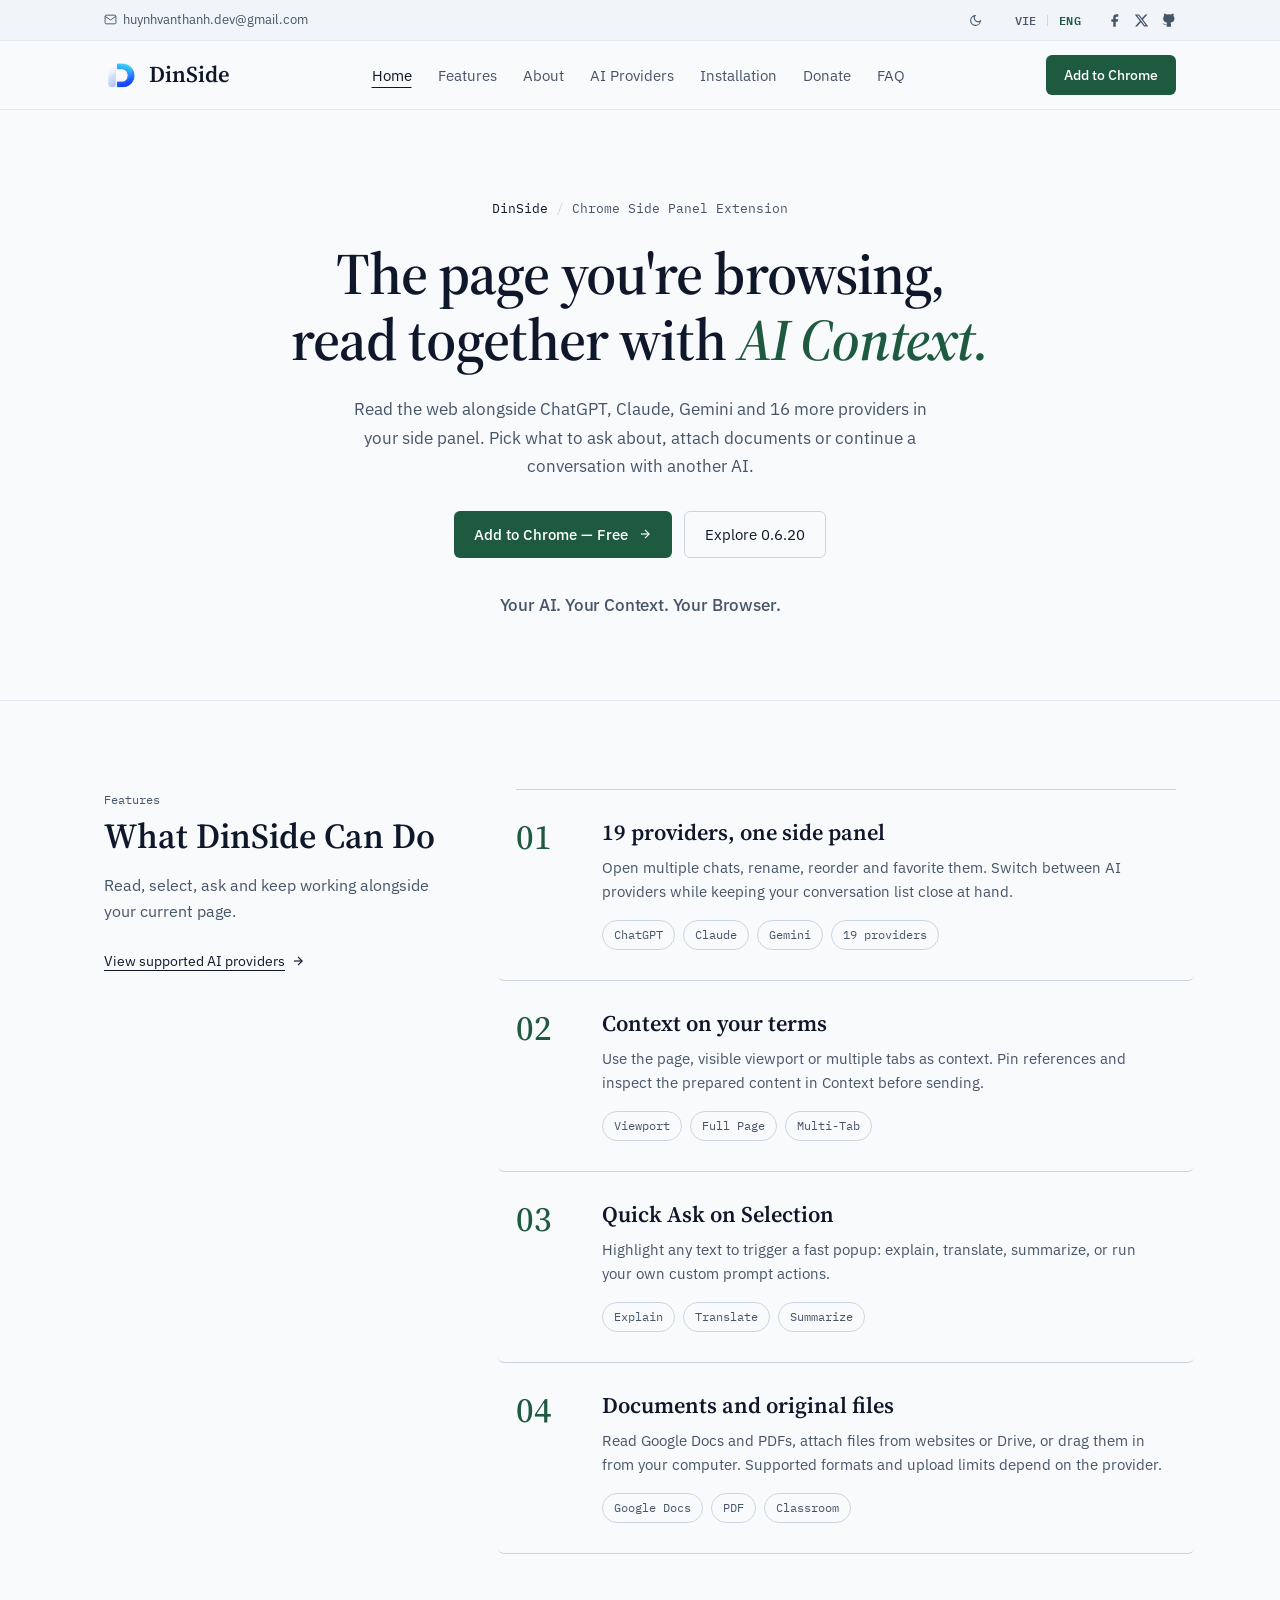
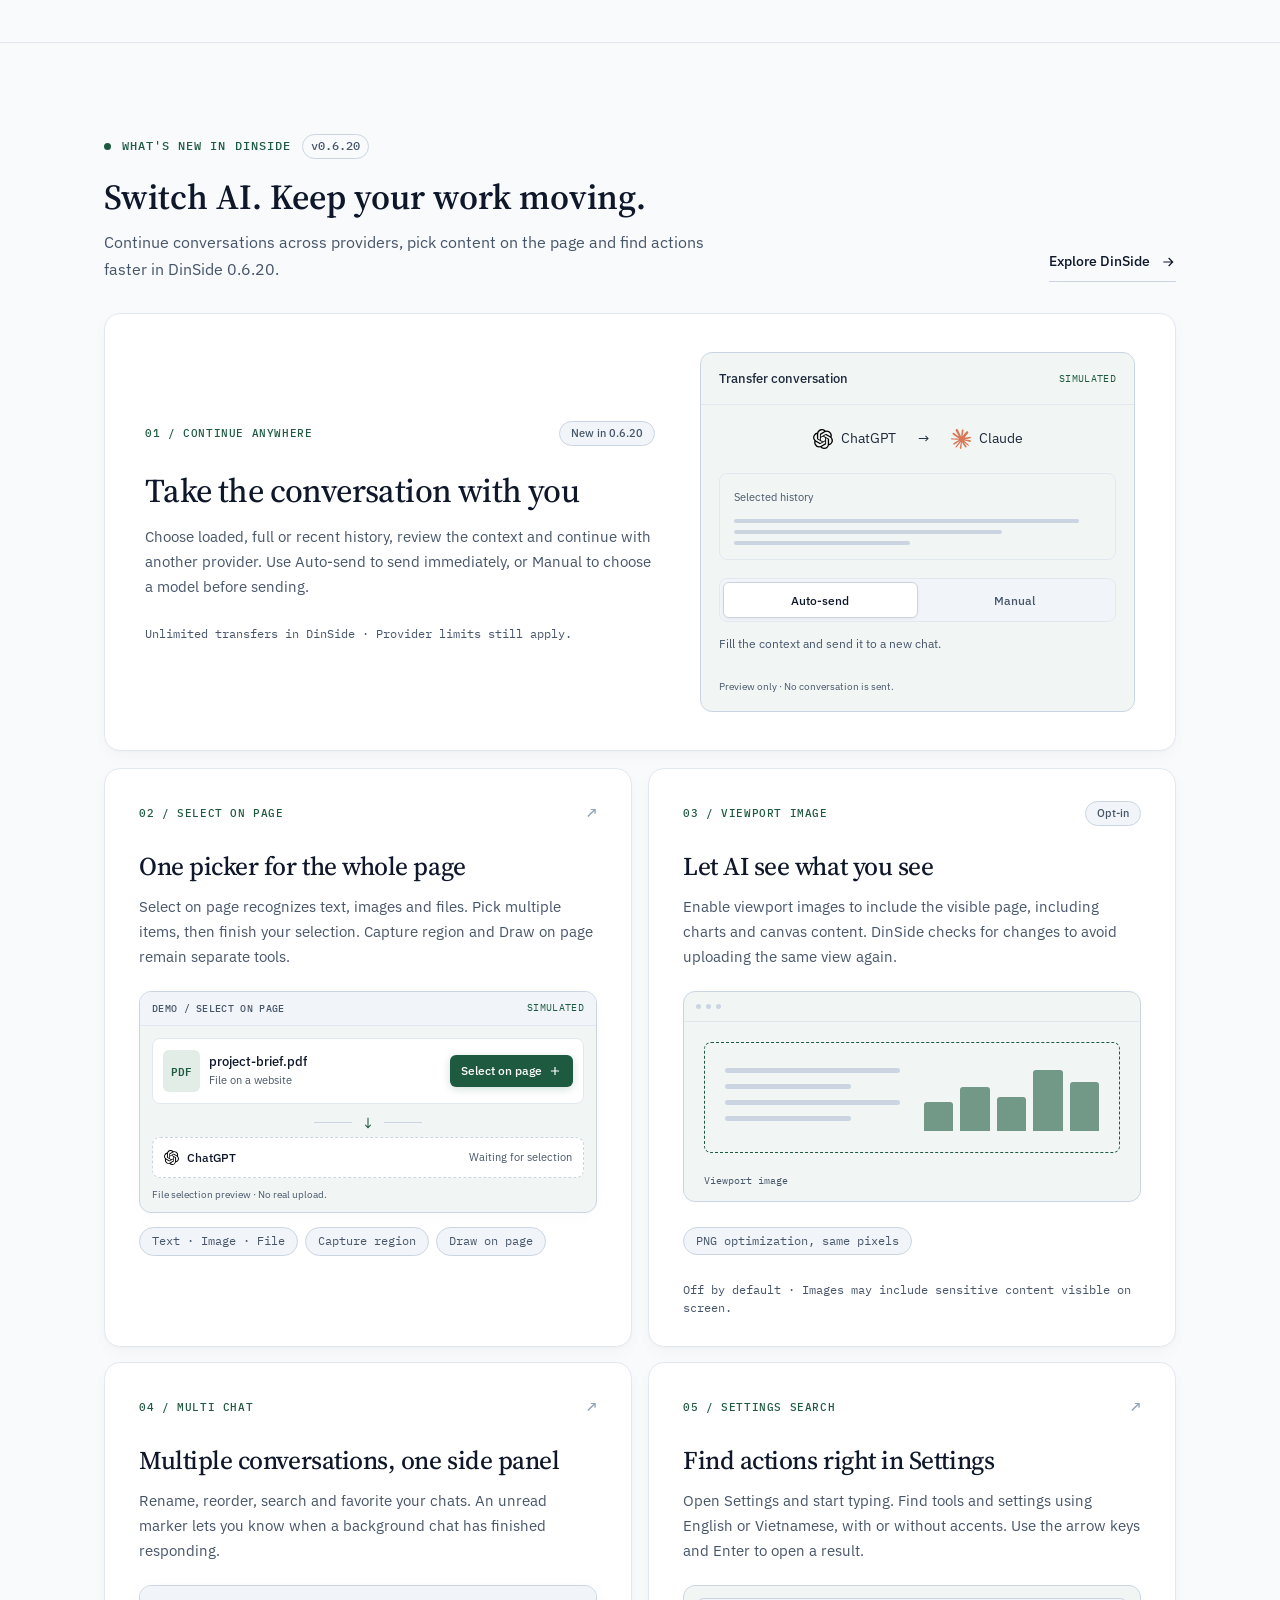
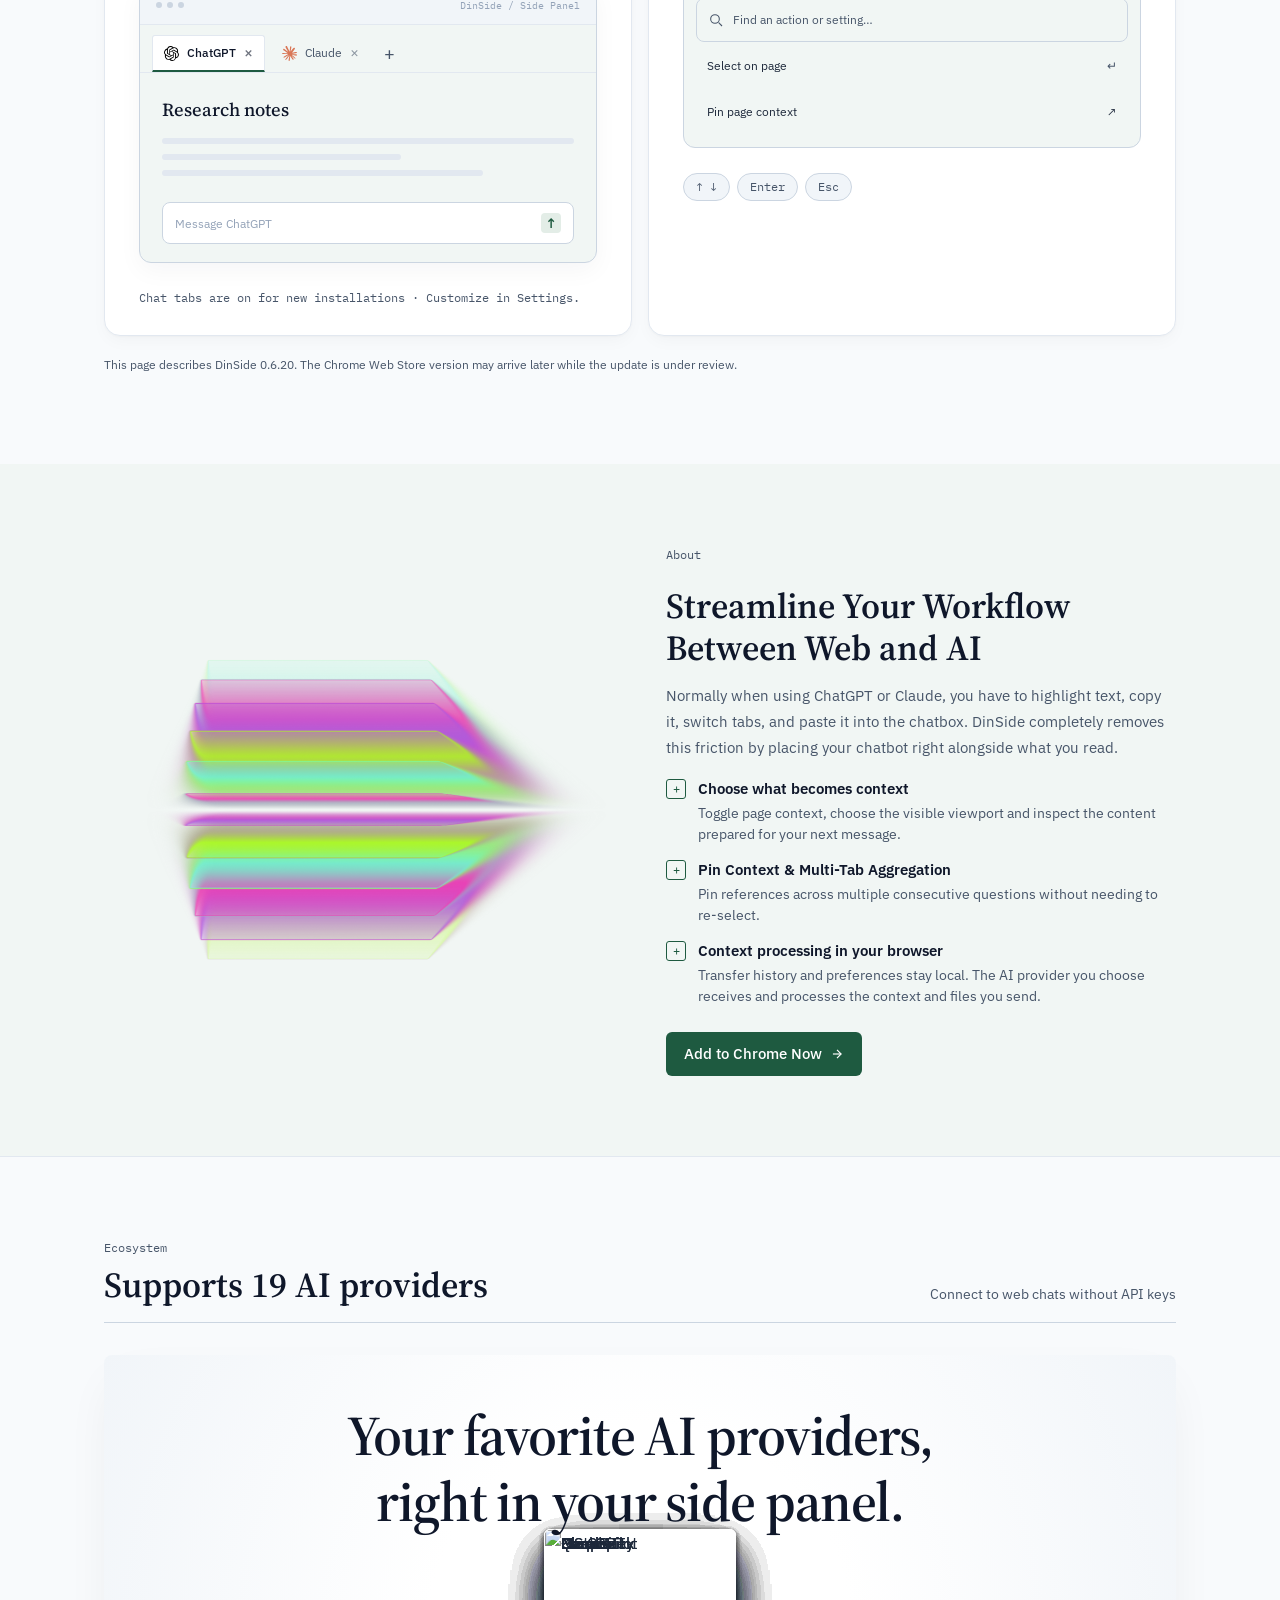
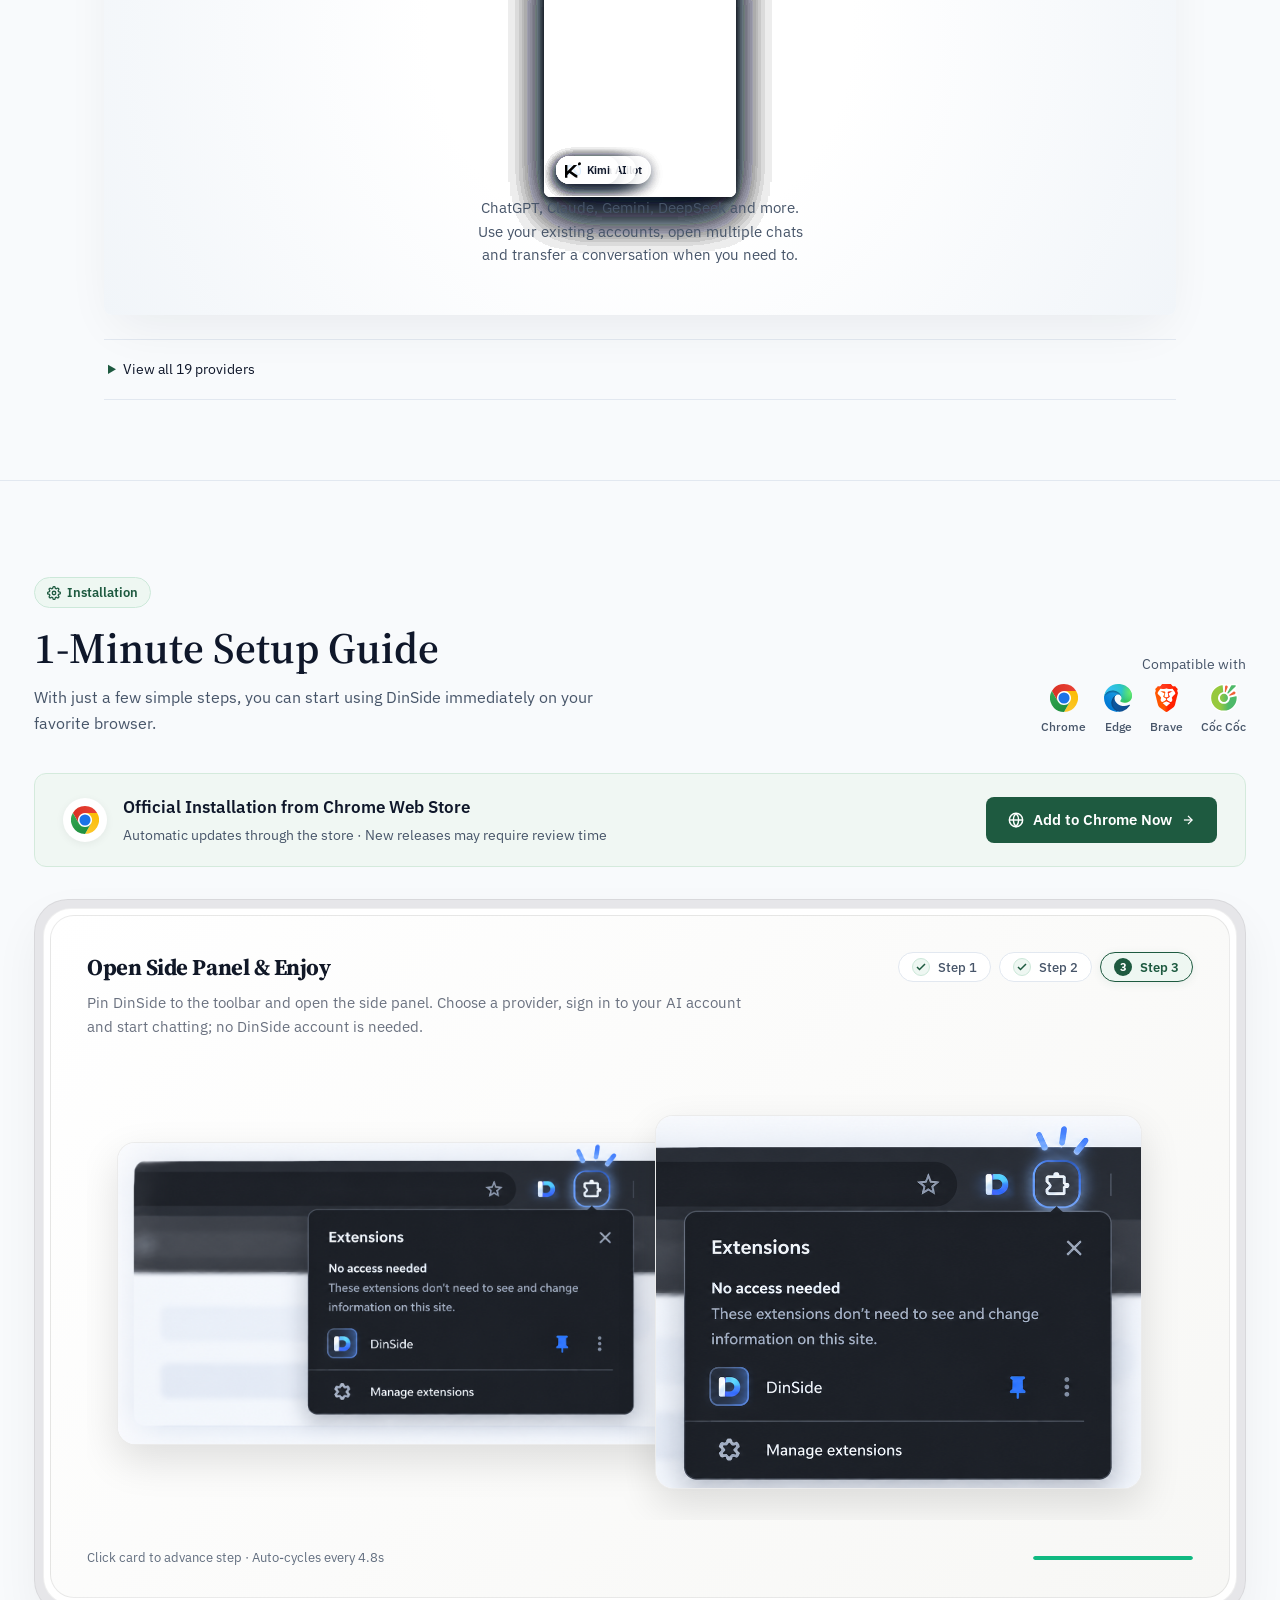
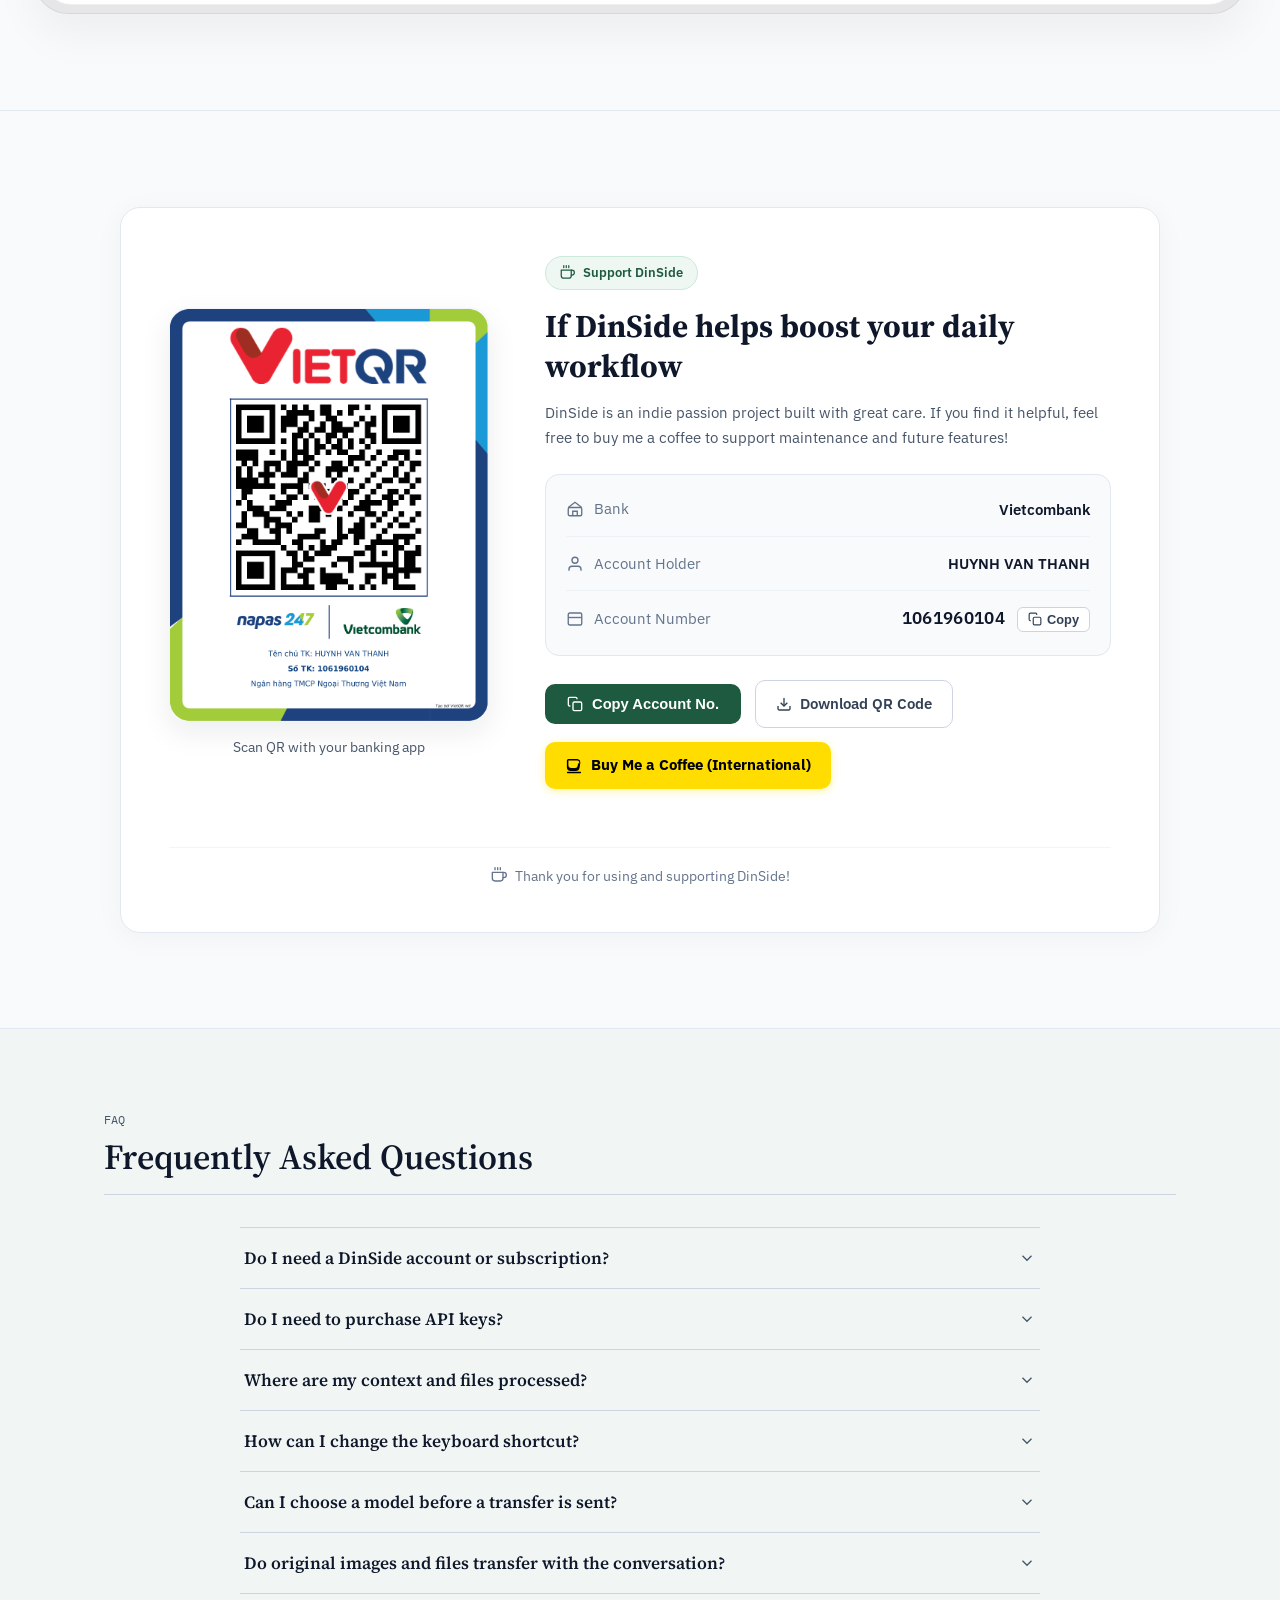
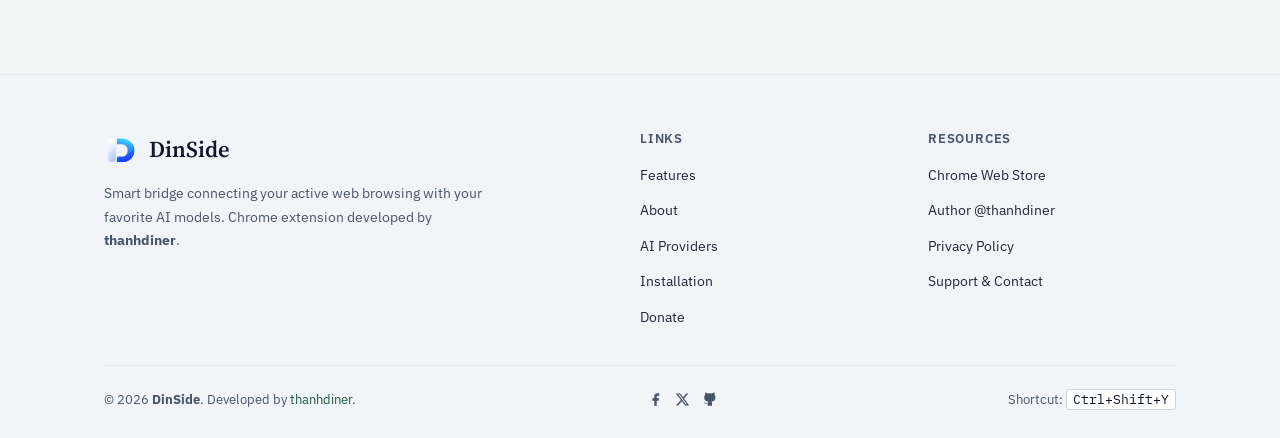
==== commit 14ebe622: "feat: publish DinSide website v0.6.20" ====
--- a/index.html
+++ b/index.html
@@ -17,7 +17,7 @@
   <link href="https://fonts.googleapis.com/css2?family=Source+Serif+4:opsz,wght@8..60,400;8..60,500;8..60,600&family=IBM+Plex+Sans:wght@400;500;600&family=IBM+Plex+Mono:wght@400;500&display=swap" rel="stylesheet">
 
   <!-- Stylesheet -->
-  <link rel="stylesheet" href="css/style.css?v=0.6.20">
+  <link rel="stylesheet" href="css/style.css?v=093dc93ec5aa">
 
   <!-- Immediate Theme Initialization (Zero Flicker) -->
   <script>
@@ -53,7 +53,7 @@
   </script>
 
   <!-- Immediate Language Initialization -->
-  <script src="js/translations.js"></script>
+  <script src="js/translations.js?v=b4ad1d82b67f"></script>
   <script>
     (function() {
       function detectLang() {
@@ -957,7 +957,7 @@
   <!-- Main JavaScript Files (translations already loaded in head) -->
   <script src="js/hero-color-panels.js"></script>
   <script src="js/metal-pill.js"></script>
-  <script src="js/main.js"></script>
+  <script src="js/main.js?v=f30858d3a3a5"></script>
 
   <!-- Instant Scroll Restoration: Applied before first paint so page appears directly at previous scroll offset -->
   <script>
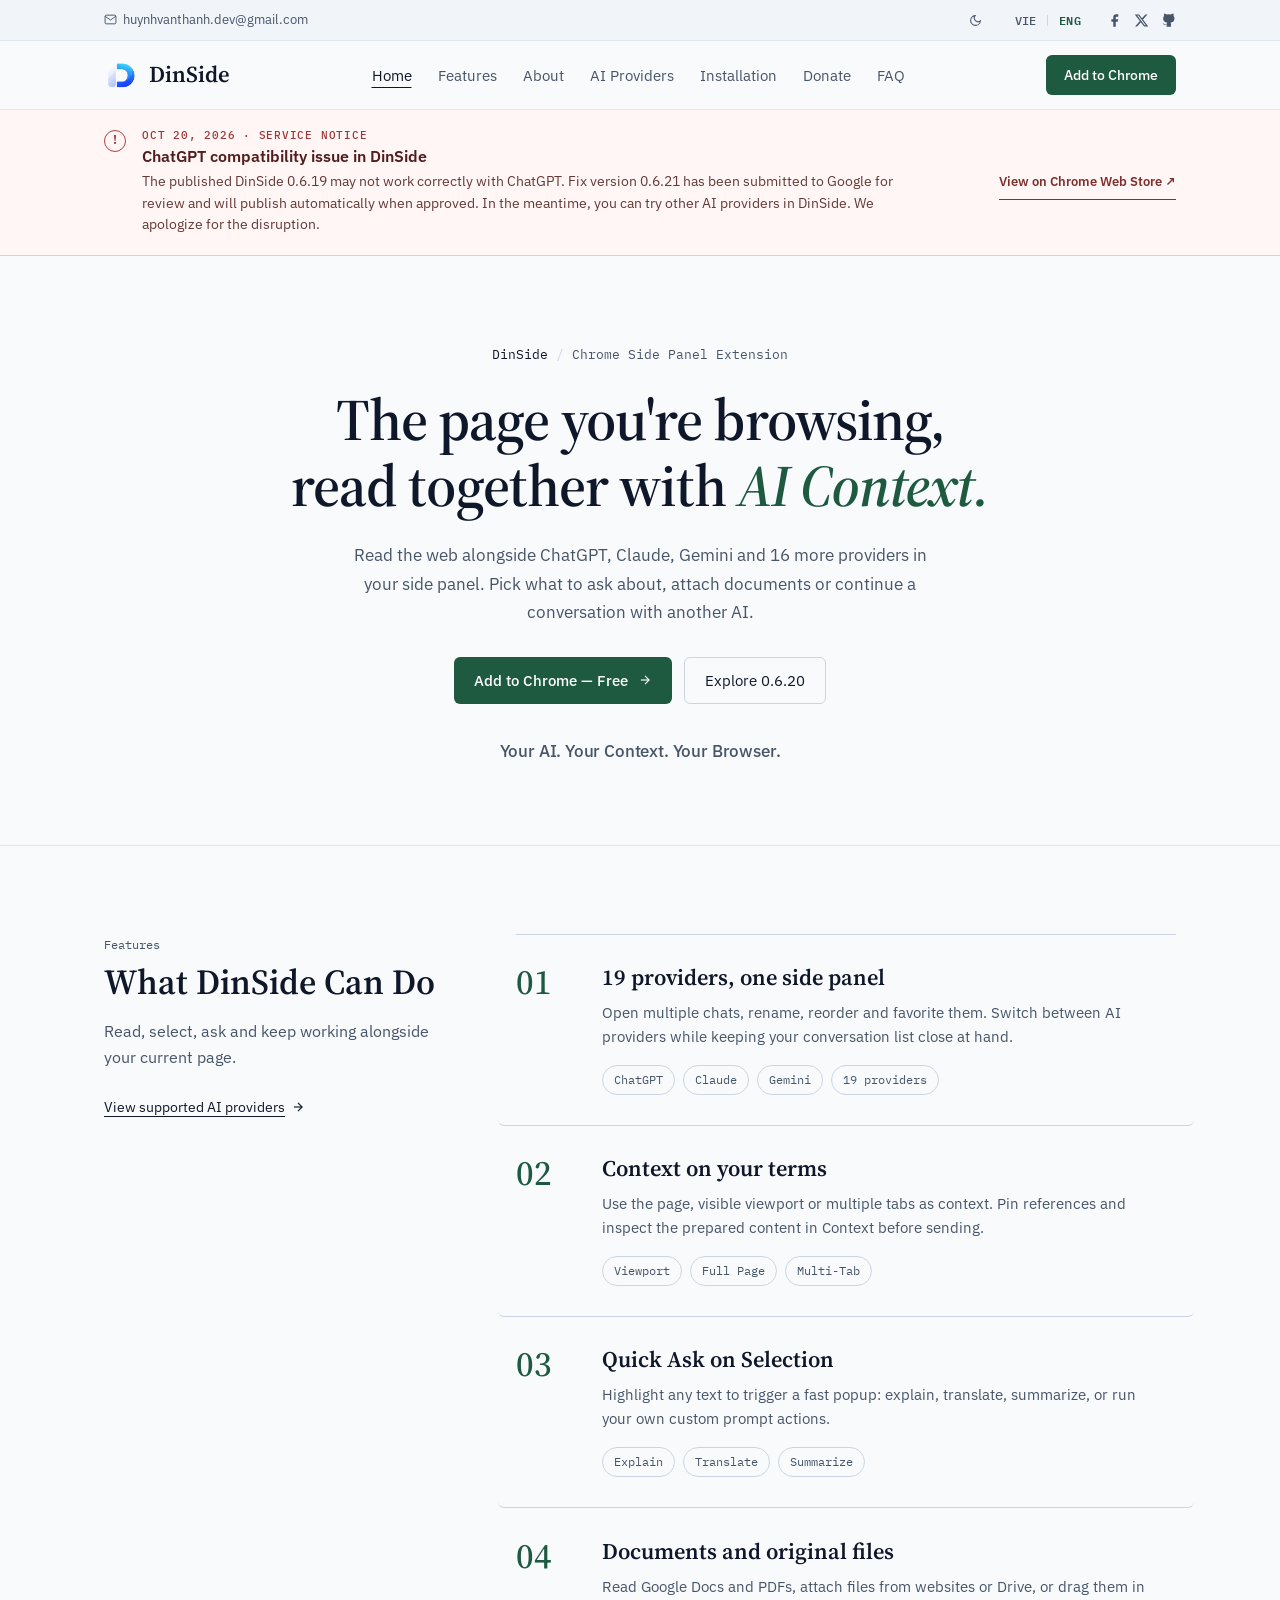
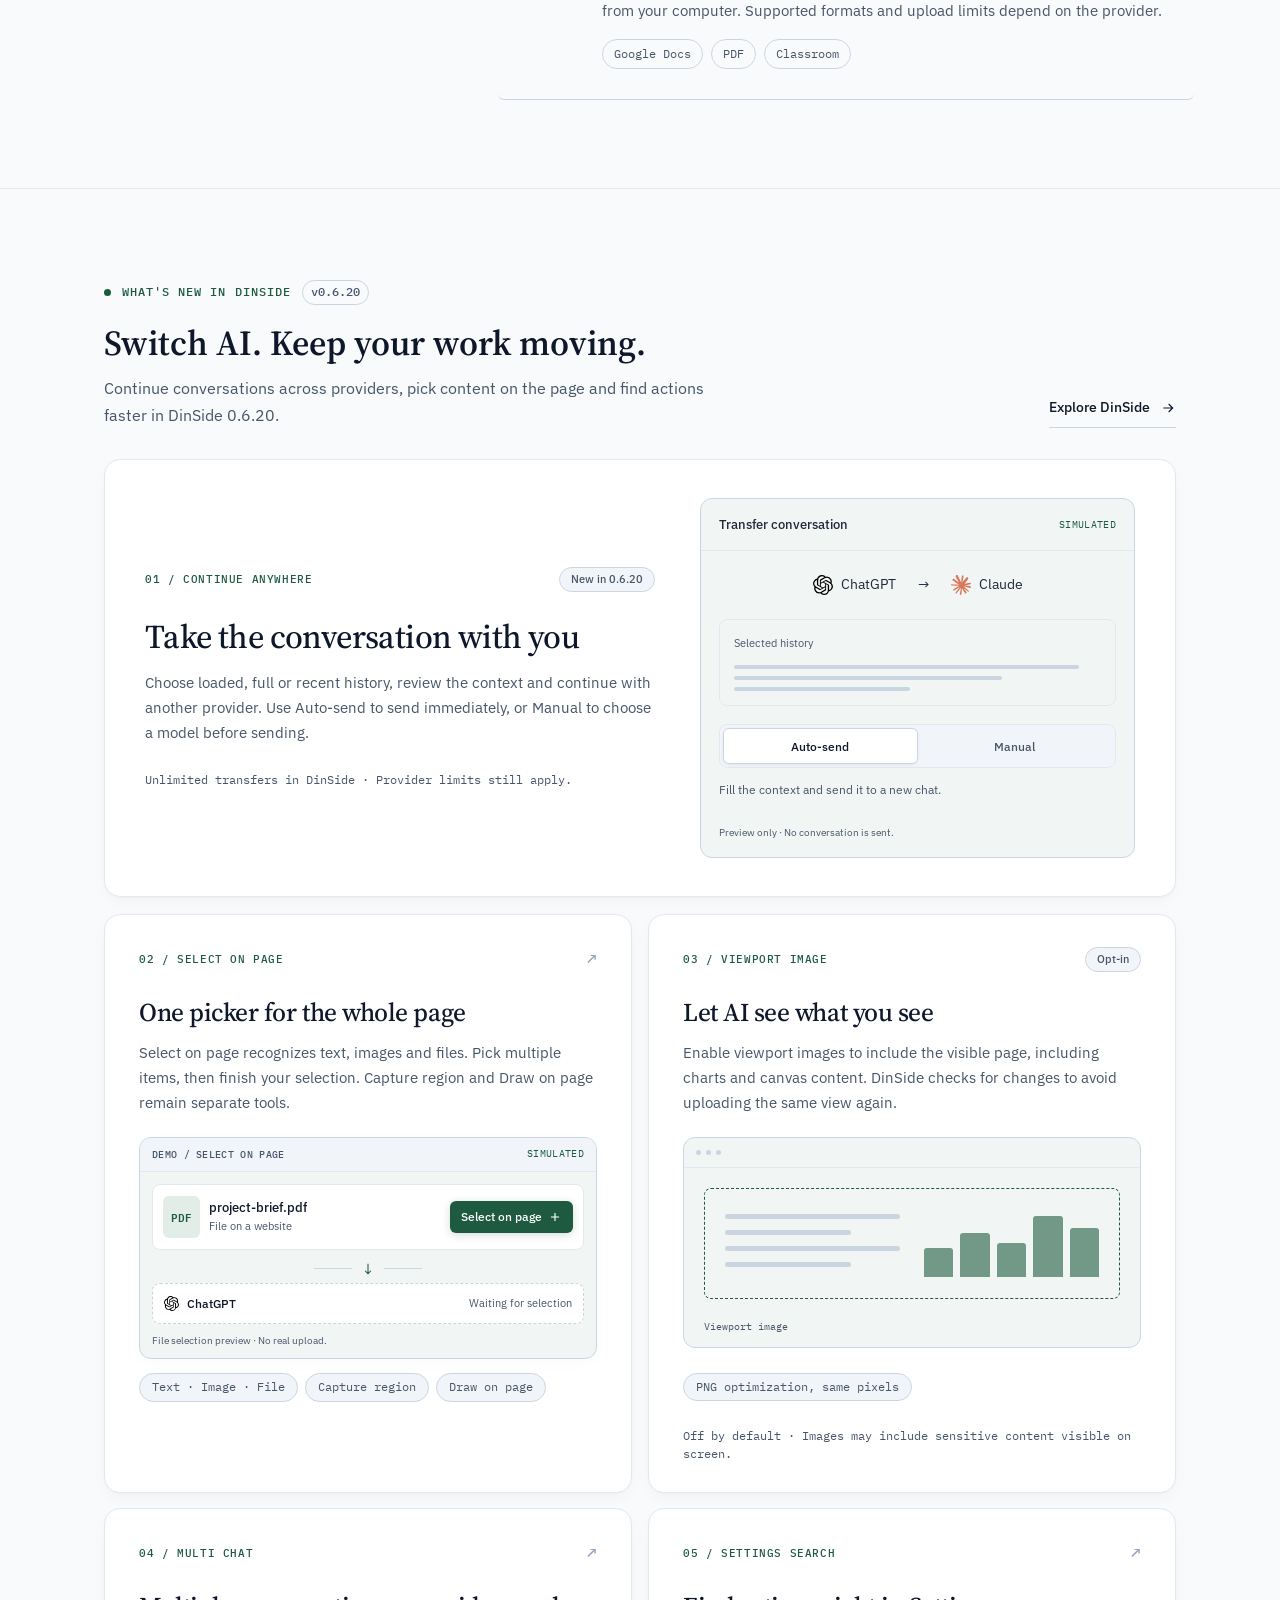
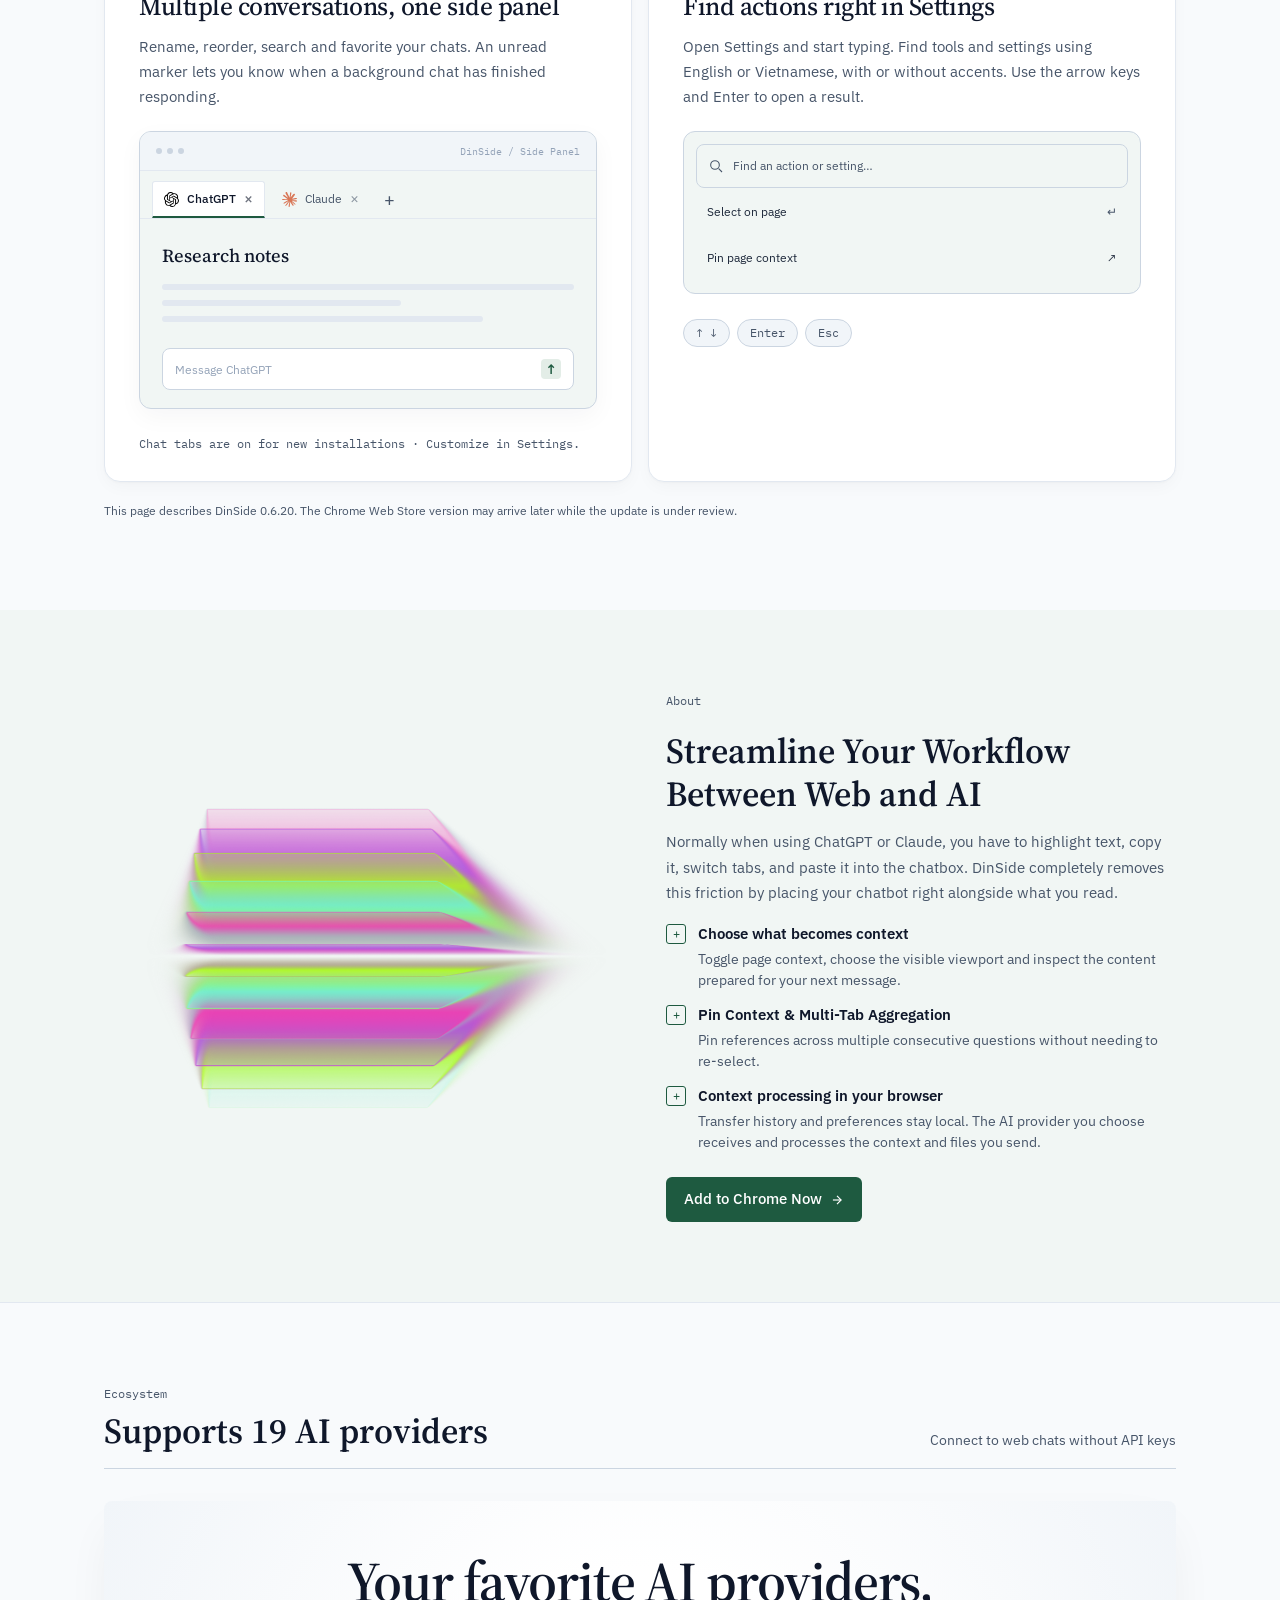
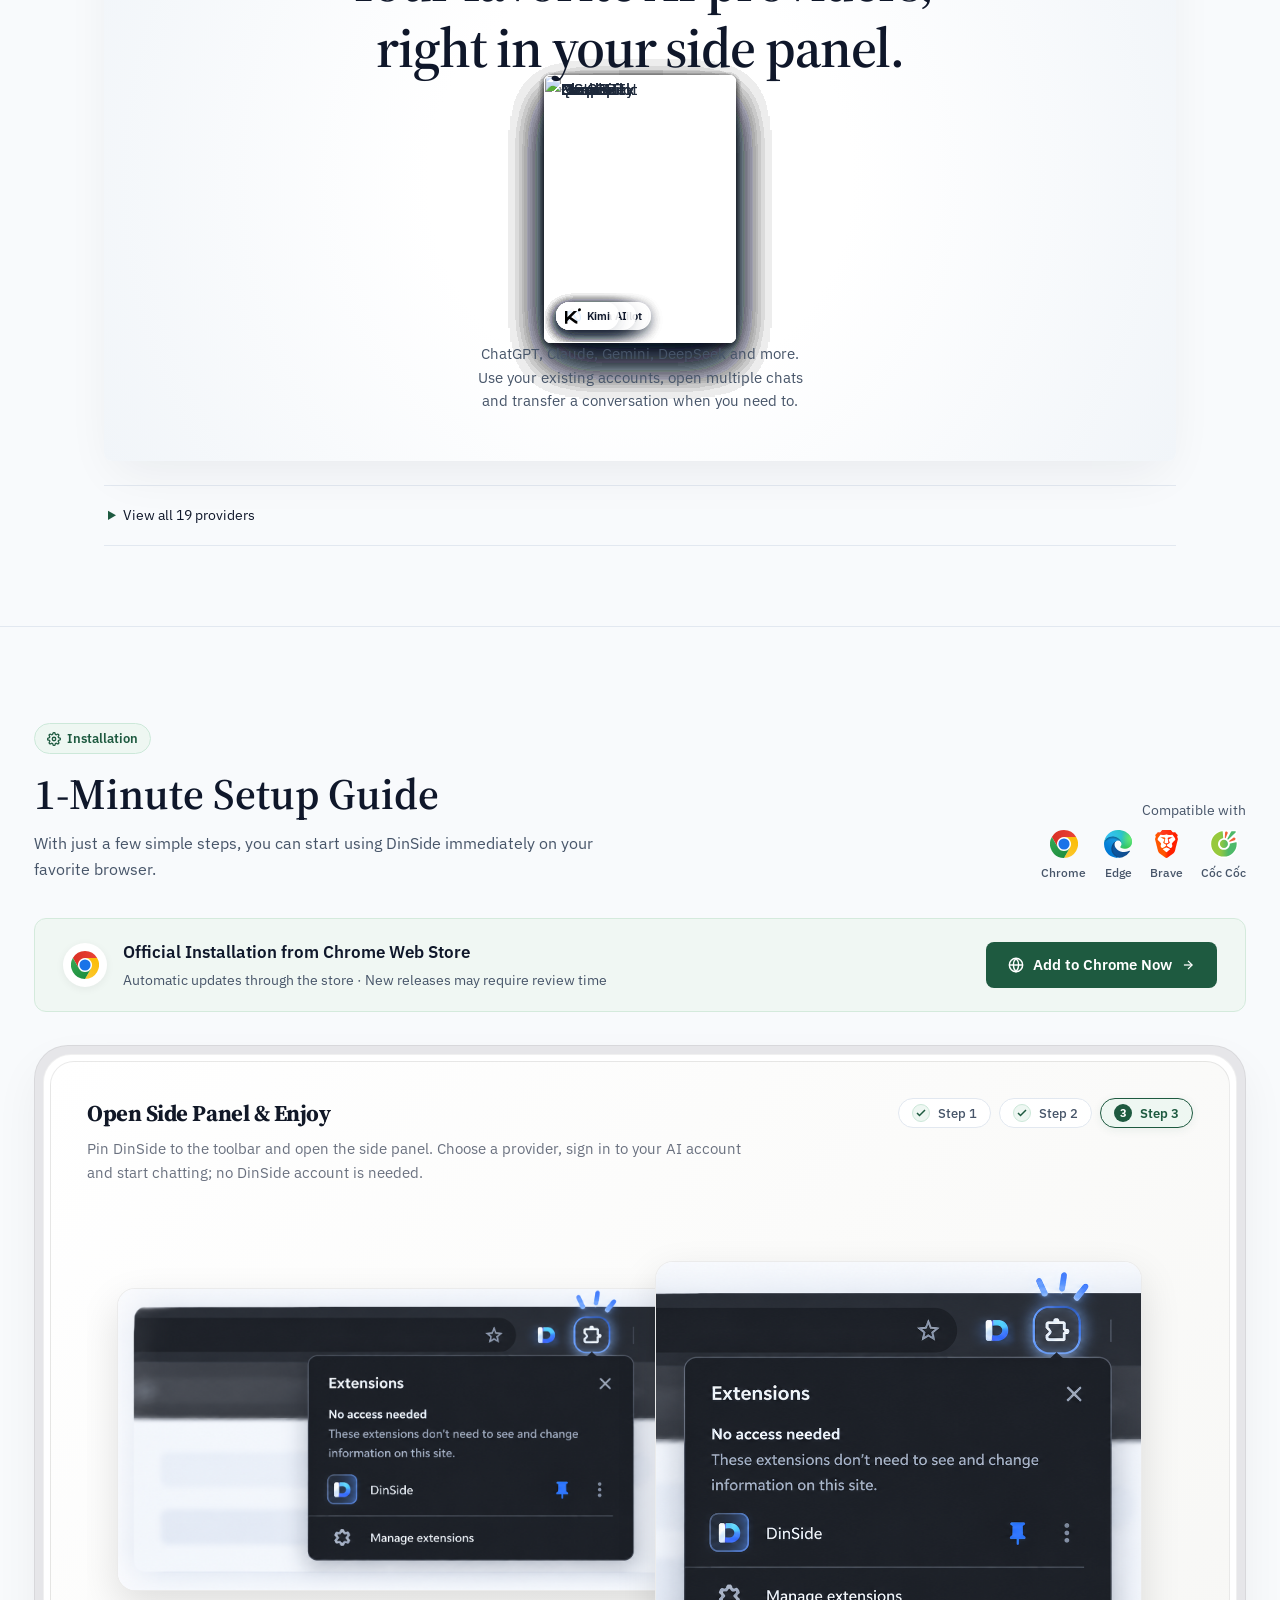
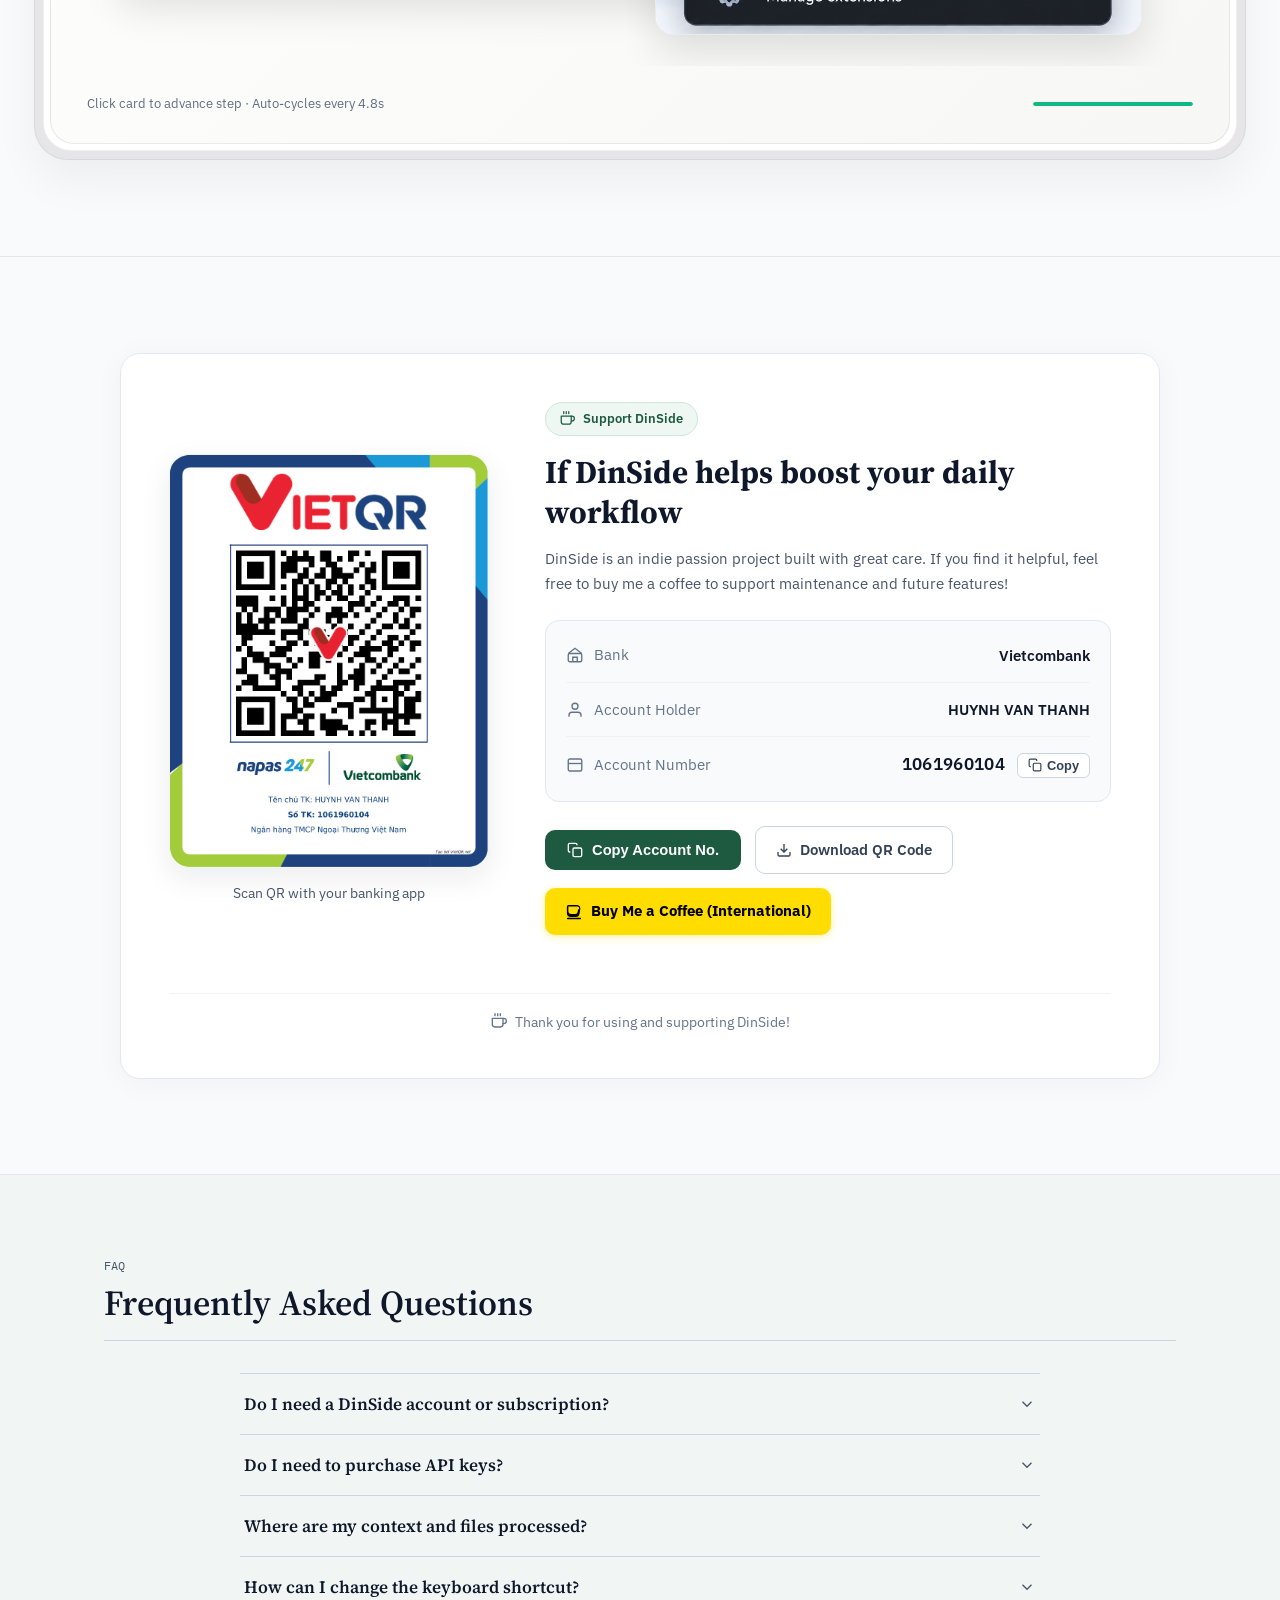
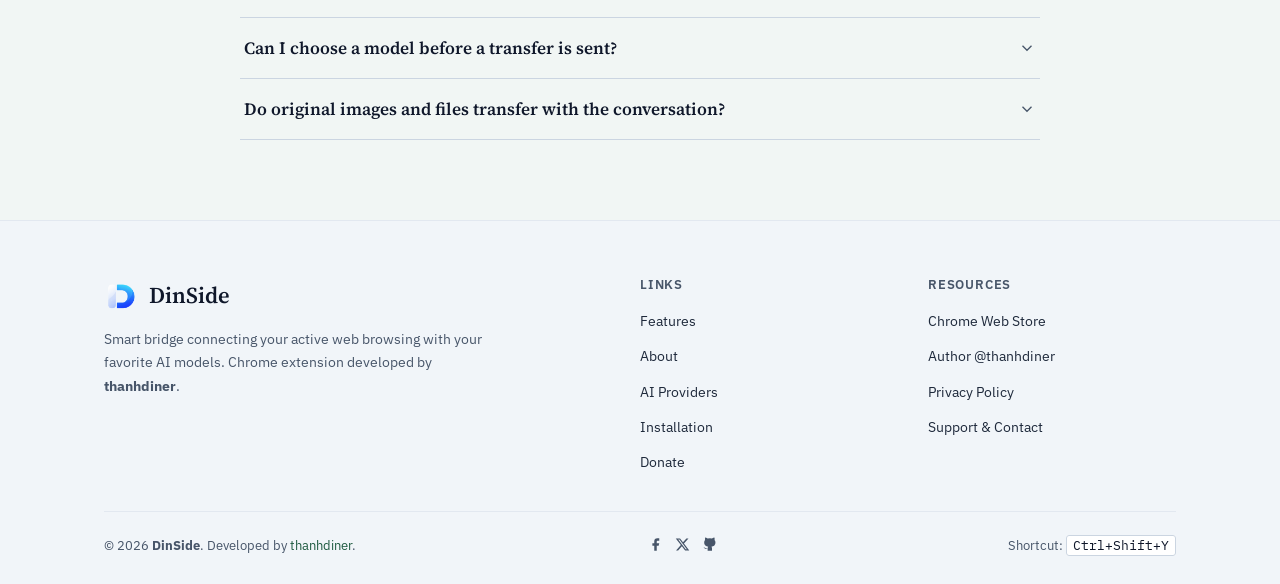
==== commit 50968d4a: "fix(site): notify users of ChatGPT issue and pending 0.6.21" ====
--- a/index.html
+++ b/index.html
@@ -1,983 +1,996 @@
-<!DOCTYPE html>
-<html lang="vi">
-<head>
-  <meta charset="UTF-8">
-  <meta name="viewport" content="width=device-width, initial-scale=1.0">
-  <title>DinSide — Mang ngữ cảnh trang web vào AI Chat của bạn</title>
-  <meta name="description" content="DinSide kết nối ngữ cảnh trang web với 19 nhà cung cấp AI ngay trên thanh bên Chrome. Chọn nội dung, gửi tài liệu và chuyển tiếp hội thoại giữa các AI.">
-  <meta name="keywords" content="DinSide, Chrome Extension, Side Panel, AI Context, ChatGPT, Claude, Gemini, DeepSeek">
-
-  <!-- Favicon -->
-  <link rel="icon" type="image/png" href="assets/icon32.png">
-  <link rel="apple-touch-icon" href="assets/icon128.png">
-
-  <!-- Fonts -->
-  <link rel="preconnect" href="https://fonts.googleapis.com">
-  <link rel="preconnect" href="https://fonts.gstatic.com" crossorigin>
-  <link href="https://fonts.googleapis.com/css2?family=Source+Serif+4:opsz,wght@8..60,400;8..60,500;8..60,600&family=IBM+Plex+Sans:wght@400;500;600&family=IBM+Plex+Mono:wght@400;500&display=swap" rel="stylesheet">
-
-  <!-- Stylesheet -->
-  <link rel="stylesheet" href="css/style.css?v=093dc93ec5aa">
-
-  <!-- Immediate Theme Initialization (Zero Flicker) -->
-  <script>
-    (function() {
-      try {
-        var savedTheme = localStorage.getItem('dinside_theme');
-        var isDark = savedTheme === 'dark' || (!savedTheme && window.matchMedia && window.matchMedia('(prefers-color-scheme: dark)').matches);
-        document.documentElement.setAttribute('data-theme', isDark ? 'dark' : 'light');
-      } catch (_) {}
-    })();
-  </script>
-
-  <!-- Scroll Restoration Guard: Prevents flashing top (0) when reloading at an existing position -->
-  <script>
-    (function() {
-      if ('scrollRestoration' in history) {
-        history.scrollRestoration = 'manual';
-      }
-      try {
-        var savedY = parseInt(sessionStorage.getItem('dinside_scroll_pos'), 10) || (history.state && history.state.scrollPos) || 0;
-        if (savedY > 30) {
-          var style = document.createElement('style');
-          style.id = 'scroll-guard';
-          style.textContent = 'body { visibility: hidden !important; }';
-          document.head.appendChild(style);
-          setTimeout(function() {
-            var g = document.getElementById('scroll-guard');
-            if (g) g.remove();
-          }, 350);
-        }
-      } catch (_) {}
-    })();
-  </script>
-
-  <!-- Immediate Language Initialization -->
-  <script src="js/translations.js?v=b4ad1d82b67f"></script>
-  <script>
-    (function() {
-      function detectLang() {
-        try {
-          var saved = localStorage.getItem('dinside_lang');
-          if (saved === 'vi' || saved === 'en') return saved;
-        } catch (_) {}
-
-        try {
-          var tz = Intl.DateTimeFormat().resolvedOptions().timeZone || '';
-          if (tz === 'Asia/Ho_Chi_Minh' || tz === 'Saigon') return 'vi';
-          if (tz.indexOf('America/') === 0 || tz.indexOf('US/') === 0) return 'en';
-        } catch (_) {}
-
-        try {
-          var langs = navigator.languages || [navigator.language || ''];
-          for (var i = 0; i < langs.length; i++) {
-            var l = (langs[i] || '').toLowerCase();
-            if (l.indexOf('vi') === 0) return 'vi';
-            if (l.indexOf('en') === 0) return 'en';
-          }
-        } catch (_) {}
-
-        return 'vi';
-      }
-
-      var lang = detectLang();
-      window.__initialLang = lang;
-      document.documentElement.setAttribute('lang', lang);
-
-      // If English, translate DOM nodes as soon as parser creates them (zero flicker)
-      if (lang === 'en' && typeof translations !== 'undefined' && translations.en) {
-        var dict = translations.en;
-        if (dict["page.title"]) document.title = dict["page.title"];
-
-        function translateNode(el) {
-          if (el.nodeType === 1 && el.hasAttribute('data-i18n')) {
-            var key = el.getAttribute('data-i18n');
-            if (dict[key] !== undefined) el.innerHTML = dict[key];
-          }
-          if (el.nodeType === 1 && el.querySelectorAll) {
-            var children = el.querySelectorAll('[data-i18n]');
-            for (var j = 0; j < children.length; j++) {
-              var cKey = children[j].getAttribute('data-i18n');
-              if (dict[cKey] !== undefined) children[j].innerHTML = dict[cKey];
-            }
-          }
-        }
-
-        var observer = new MutationObserver(function(mutations) {
-          for (var m = 0; m < mutations.length; m++) {
-            var added = mutations[m].addedNodes;
-            for (var a = 0; a < added.length; a++) {
-              translateNode(added[a]);
-            }
-          }
-        });
-
-        observer.observe(document.documentElement, { childList: true, subtree: true });
-
-        document.addEventListener('DOMContentLoaded', function() {
-          observer.disconnect();
-          var remaining = document.querySelectorAll('[data-i18n]');
-          for (var r = 0; r < remaining.length; r++) {
-            var rKey = remaining[r].getAttribute('data-i18n');
-            if (dict[rKey] !== undefined) remaining[r].innerHTML = dict[rKey];
-          }
-        });
-      }
-    })();
-  </script>
-</head>
-<body>
-
-  <!-- Top Utility Bar -->
-  <div class="top-bar">
-    <div class="container top-bar-inner">
-      <div class="top-bar-left">
-        <span class="top-bar-item">
-          <svg viewBox="0 0 24 24"><path d="M4 4h16c1.1 0 2 .9 2 2v12c0 1.1-.9 2-2 2H4c-1.1 0-2-.9-2-2V6c0-1.1.9-2 2-2z"></path><polyline points="22,6 12,13 2,6"></polyline></svg>
-          <span data-i18n="topbar.email">huynhvanthanh.dev@gmail.com</span>
-        </span>
-      </div>
-      <div class="top-bar-right">
-        <button type="button" class="theme-toggle-btn topbar-theme-toggle" aria-label="Chuyển đổi giao diện Sáng / Tối" title="Chuyển đổi giao diện">
-          <svg class="theme-icon-sun" viewBox="0 0 24 24"><circle cx="12" cy="12" r="5"></circle><line x1="12" y1="1" x2="12" y2="3"></line><line x1="12" y1="21" x2="12" y2="23"></line><line x1="4.22" y1="4.22" x2="5.64" y2="5.64"></line><line x1="18.36" y1="18.36" x2="19.78" y2="19.78"></line><line x1="1" y1="12" x2="3" y2="12"></line><line x1="21" y1="12" x2="23" y2="12"></line><line x1="4.22" y1="19.78" x2="5.64" y2="18.36"></line><line x1="18.36" y1="5.64" x2="19.78" y2="4.22"></line></svg>
-          <svg class="theme-icon-moon" viewBox="0 0 24 24"><path d="M21 12.79A9 9 0 1 1 11.21 3 7 7 0 0 0 21 12.79z"></path></svg>
-        </button>
-        <div class="lang-switch-group" aria-label="Ngôn ngữ / Language">
-          <button type="button" class="lang-btn active" data-lang="vi">VIE</button>
-          <span class="lang-sep">|</span>
-          <button type="button" class="lang-btn" data-lang="en">ENG</button>
-        </div>
-        <div class="social-links-bar" aria-label="Mạng xã hội">
-          <a href="https://www.facebook.com/dinside/" target="_blank" rel="noopener noreferrer" class="social-link-item" title="Facebook" aria-label="Facebook">
-            <svg viewBox="0 0 24 24"><path d="M18 2h-3a5 5 0 0 0-5 5v3H7v4h3v8h4v-8h3l1-4h-4V7a1 1 0 0 1 1-1h3z"></path></svg>
-          </a>
-          <a href="https://x.com/dinside_exten" target="_blank" rel="noopener noreferrer" class="social-link-item" title="X (Twitter)" aria-label="X">
-            <svg viewBox="0 0 24 24"><path d="M18.244 2.25h3.308l-7.227 8.26 8.502 11.24H16.17l-5.214-6.817L4.99 21.75H1.68l7.73-8.835L1.254 2.25H8.08l4.713 6.231zm-1.161 17.52h1.833L7.084 4.126H5.117z"></path></svg>
-          </a>
-          <a href="https://github.com/thanhdiner" target="_blank" rel="noopener noreferrer" class="social-link-item" title="GitHub: @thanhdiner" aria-label="GitHub">
-            <svg viewBox="0 0 24 24"><path d="M9 19c-5 1.5-5-2.5-7-3m14 6v-3.87a3.37 3.37 0 0 0-.94-2.61c3.14-.35 6.44-1.54 6.44-7A5.44 5.44 0 0 0 20 4.77 5.07 5.07 0 0 0 19.91 1S18.73.65 16 2.48a13.38 13.38 0 0 0-7 0C6.27.65 5.09 1 5.09 1A5.07 5.07 0 0 0 5 4.77a5.44 5.44 0 0 0-1.5 3.78c0 5.42 3.3 6.61 6.44 7A3.37 3.37 0 0 0 9 18.13V22"></path></svg>
-          </a>
-        </div>
-      </div>
-    </div>
-  </div>
-
-  <!-- Main Navigation Bar -->
-  <nav class="main-navbar">
-    <div class="container nav-container">
-      <a href="#" class="brand-logo-group">
-        <img src="assets/icon128.png" alt="DinSide Logo" class="brand-logo-img">
-        <span class="brand-title">DinSide</span>
-      </a>
-
-      <ul class="nav-links" id="navLinks">
-        <li><a href="#" class="active" data-i18n="nav.home">Trang chủ</a></li>
-        <li><a href="#features" data-i18n="nav.features">Tính năng</a></li>
-        <li><a href="#about" data-i18n="nav.about">Giới thiệu</a></li>
-        <li><a href="#providers" data-i18n="nav.providers">AI Providers</a></li>
-        <li><a href="#installation" data-i18n="nav.installation">Cài đặt</a></li>
-        <li><a href="#donate" data-i18n="nav.donate">Ủng hộ</a></li>
-        <li><a href="#faq" data-i18n="nav.faq">FAQ</a></li>
-      </ul>
-
-      <div style="display: flex; align-items: center; gap: 14px;">
-        <button type="button" class="theme-toggle-btn nav-theme-toggle" aria-label="Chuyển đổi giao diện Sáng / Tối" title="Chuyển đổi giao diện">
-          <svg class="theme-icon-sun" viewBox="0 0 24 24"><circle cx="12" cy="12" r="5"></circle><line x1="12" y1="1" x2="12" y2="3"></line><line x1="12" y1="21" x2="12" y2="23"></line><line x1="4.22" y1="4.22" x2="5.64" y2="5.64"></line><line x1="18.36" y1="18.36" x2="19.78" y2="19.78"></line><line x1="1" y1="12" x2="3" y2="12"></line><line x1="21" y1="12" x2="23" y2="12"></line><line x1="4.22" y1="19.78" x2="5.64" y2="18.36"></line><line x1="18.36" y1="5.64" x2="19.78" y2="4.22"></line></svg>
-          <svg class="theme-icon-moon" viewBox="0 0 24 24"><path d="M21 12.79A9 9 0 1 1 11.21 3 7 7 0 0 0 21 12.79z"></path></svg>
-        </button>
-        <div class="lang-switch-group nav-lang-switch" aria-label="Ngôn ngữ / Language">
-          <button type="button" class="lang-btn active" data-lang="vi">VIE</button>
-          <span class="lang-sep">|</span>
-          <button type="button" class="lang-btn" data-lang="en">ENG</button>
-        </div>
-        <a href="https://chromewebstore.google.com/detail/dinside/gpmnoijpldnibaffgbnddfidgofbdbgo" target="_blank" rel="noopener noreferrer" class="nav-cta-btn" data-i18n="nav.addToChrome">Thêm vào Chrome</a>
-        <button class="mobile-menu-btn" id="mobileMenuBtn" aria-label="Mở menu">
-          <svg viewBox="0 0 24 24"><line x1="3" y1="12" x2="21" y2="12"></line><line x1="3" y1="6" x2="21" y2="6"></line><line x1="3" y1="18" x2="21" y2="18"></line></svg>
-        </button>
-      </div>
-    </div>
-  </nav>
-
-  <!-- Hero Section (centered) -->
-  <header class="hero-split-section">
-    <div class="container hero-center">
-      <div class="hero-tag-line">
-        <span class="tag-pill-text">DinSide</span>
-        <span class="tag-sep">/</span>
-        <span class="tag-desc-text" data-i18n="hero.tagDesc">Tiện ích mở rộng Chrome Side Panel</span>
-      </div>
-
-      <h1 class="hero-split-headline" data-i18n="hero.headline">Trang web bạn đang đọc,<br>cùng đọc với <em>ngữ cảnh AI.</em></h1>
-
-      <p class="hero-split-desc" data-i18n="hero.desc">Đọc web cùng ChatGPT, Claude, Gemini và 16 nhà cung cấp khác ngay trên thanh bên. Chọn nội dung cần hỏi, gửi tài liệu hoặc chuyển hội thoại sang AI khác để tiếp tục.</p>
-
-      <div class="hero-split-cta-row">
-        <a href="https://chromewebstore.google.com/detail/dinside/gpmnoijpldnibaffgbnddfidgofbdbgo" target="_blank" rel="noopener noreferrer" class="btn-hero-primary">
-          <span data-i18n="hero.ctaPrimary">Thêm vào Chrome — Miễn phí</span>
-          <span class="btn-arrow-box"><svg class="arrow" width="14" height="14" viewBox="0 0 24 24" fill="none" stroke="currentColor" stroke-width="2"><line x1="5" y1="12" x2="19" y2="12"></line><polyline points="12 5 19 12 12 19"></polyline></svg></span>
-        </a>
-        <a href="#whats-new" class="btn-hero-secondary">
-          <span data-i18n="hero.ctaSecondary">Khám phá bản 0.6.20</span>
-        </a>
-      </div>
-
-      <p class="hero-slogan-text" data-i18n="hero.slogan">AI của bạn. Ngữ cảnh của bạn. Trình duyệt của bạn.</p>
-    </div>
-  </header>
-
-  <!-- Features -->
-  <section class="features-section" id="features">
-    <div class="container features-layout">
-      <div class="features-intro reveal-left">
-        <span class="section-label" data-i18n="features.label">Tính năng</span>
-        <h2 class="section-main-title" data-i18n="features.title">DinSide làm được gì</h2>
-        <p class="features-lead" data-i18n="features.lead">Đọc, chọn, hỏi và tiếp tục công việc ngay cạnh trang web đang mở.</p>
-        <a href="#providers" class="section-link-action">
-          <span data-i18n="features.linkProviders">Xem các nhà cung cấp hỗ trợ</span>
-          <svg class="arrow" width="14" height="14" viewBox="0 0 24 24" fill="none" stroke="currentColor" stroke-width="2"><line x1="5" y1="12" x2="19" y2="12"></line><polyline points="12 5 19 12 12 19"></polyline></svg>
-        </a>
-      </div>
-      <div class="features-list">
-        <article class="feature-row reveal-on-scroll reveal-delay-1">
-          <span class="feature-num">01</span>
-          <div class="feature-body">
-            <h3 class="feature-title" data-i18n="features.f1.title">19 nhà cung cấp, một thanh bên</h3>
-            <p class="feature-desc" data-i18n="features.f1.desc">Mở nhiều chat, đổi tên, sắp xếp và đánh dấu yêu thích. Chuyển giữa các AI mà vẫn giữ danh sách cuộc trò chuyện của bạn.</p>
-            <ul class="feature-tags"><li><span>ChatGPT</span></li><li><span>Claude</span></li><li><span>Gemini</span></li><li><span data-i18n="features.f1.tag4">19 nhà cung cấp</span></li></ul>
-          </div>
-        </article>
-        <article class="feature-row reveal-on-scroll reveal-delay-2">
-          <span class="feature-num">02</span>
-          <div class="feature-body">
-            <h3 class="feature-title" data-i18n="features.f2.title">Ngữ cảnh theo cách bạn chọn</h3>
-            <p class="feature-desc" data-i18n="features.f2.desc">Dùng nội dung trang, vùng đang xem hoặc nhiều tab làm ngữ cảnh. Ghim tài liệu tham khảo và xem lại nội dung trong Context trước khi gửi.</p>
-            <ul class="feature-tags"><li><span data-i18n="features.f2.tag1">Vùng nhìn</span></li><li><span data-i18n="features.f2.tag2">Toàn trang</span></li><li><span data-i18n="features.f2.tag3">Nhiều tab</span></li></ul>
-          </div>
-        </article>
-        <article class="feature-row reveal-on-scroll reveal-delay-3">
-          <span class="feature-num">03</span>
-          <div class="feature-body">
-            <h3 class="feature-title" data-i18n="features.f3.title">Hỏi nhanh khi bôi đen</h3>
-            <p class="feature-desc" data-i18n="features.f3.desc">Bôi đen văn bản bất kỳ để mở popup: giải thích, dịch, tóm tắt hoặc chạy action tuỳ chỉnh của riêng bạn.</p>
-            <ul class="feature-tags"><li><span data-i18n="features.f3.tag1">Giải thích</span></li><li><span data-i18n="features.f3.tag2">Dịch</span></li><li><span data-i18n="features.f3.tag3">Tóm tắt</span></li></ul>
-          </div>
-        </article>
-        <article class="feature-row reveal-on-scroll reveal-delay-4">
-          <span class="feature-num">04</span>
-          <div class="feature-body">
-            <h3 class="feature-title" data-i18n="features.f4.title">Tài liệu và file gốc</h3>
-            <p class="feature-desc" data-i18n="features.f4.desc">Đọc Google Docs và PDF, gửi file từ website, Drive hoặc kéo thả từ máy tính. Định dạng và giới hạn tải lên tùy nhà cung cấp.</p>
-            <ul class="feature-tags"><li><span>Google Docs</span></li><li><span>PDF</span></li><li><span>Classroom</span></li></ul>
-          </div>
-        </article>
-      </div>
-    </div>
-  </section>
-
-  <!-- Release highlights aligned with DinSide 0.6.20 -->
-  <section class="release-section" id="whats-new" aria-labelledby="release-heading">
-    <div class="container">
-      <div class="release-header reveal-on-scroll">
-        <div>
-          <span class="release-kicker"><span class="release-kicker-dot" aria-hidden="true"></span><span data-i18n="release.kicker">CẬP NHẬT DINSIDE</span><span class="release-version">v0.6.20</span></span>
-          <h2 class="section-main-title release-heading" id="release-heading" data-i18n="release.heading">Đổi AI. Tiếp tục đúng việc đang làm.</h2>
-          <p class="release-intro" data-i18n="release.intro">Chuyển tiếp hội thoại, chọn nội dung trên trang và tìm thao tác nhanh hơn trong DinSide 0.6.20.</p>
-        </div>
-        <a class="release-cta" href="#installation"><span data-i18n="release.cta">Khám phá DinSide</span><svg viewBox="0 0 24 24" width="16" height="16" fill="none" stroke="currentColor" stroke-width="1.8" aria-hidden="true"><path d="M5 12h14m-6-6 6 6-6 6"/></svg></a>
-      </div>
-      <div class="release-grid">
-        <article class="release-card release-card-featured reveal-on-scroll">
-          <div class="release-card-copy">
-            <div class="release-card-eyebrow"><span>01 / CONTINUE ANYWHERE</span><span class="release-card-state" data-i18n="release.handoff.state">Mới trong 0.6.20</span></div>
-            <h3 data-i18n="release.handoff.title">Mang hội thoại sang AI khác</h3>
-            <p data-i18n="release.handoff.desc">Chọn lịch sử đang tải, toàn bộ hoặc các tin gần đây; xem lại ngữ cảnh rồi chuyển sang nhà cung cấp khác. Dùng Auto-send để gửi ngay hoặc Manual để chọn model trước khi gửi.</p>
-            <span class="release-card-footnote" data-i18n="release.handoff.note">Không giới hạn lượt chuyển trong DinSide · Giới hạn của nhà cung cấp vẫn áp dụng.</span>
-          </div>
-          <div class="handoff-demo" data-handoff-demo>
-            <div class="handoff-demo-header"><span data-i18n="release.handoff.demo.title">Chuyển hội thoại</span><span class="release-file-demo-badge" data-i18n="release.files.demo.badge">MÔ PHỎNG</span></div>
-            <div class="handoff-demo-route"><span><img src="assets/chatgpt-mark.svg" alt="">ChatGPT</span><span aria-hidden="true">→</span><span><img src="assets/claude-mark.svg" alt="">Claude</span></div>
-            <div class="handoff-demo-record" aria-hidden="true"><span data-i18n="release.handoff.demo.history">Lịch sử đã chọn</span><i></i><i></i><i></i></div>
-            <div class="handoff-demo-modes" role="group" aria-label="Xem thử cách gửi" data-i18n-aria-label="release.handoff.demo.label">
-              <button type="button" data-handoff-mode="auto" aria-pressed="true">Auto-send</button>
-              <button type="button" data-handoff-mode="manual" aria-pressed="false">Manual</button>
-            </div>
-            <p class="handoff-demo-status" data-handoff-status data-i18n="release.handoff.demo.auto" role="status" aria-live="polite">Điền ngữ cảnh và gửi sang chat mới.</p>
-            <span class="handoff-demo-hint" data-i18n="release.handoff.demo.hint">Bản xem thử · Không gửi hội thoại thật.</span>
-          </div>
-        </article>
-        <article class="release-card reveal-on-scroll">
-          <div class="release-card-eyebrow"><span>02 / SELECT ON PAGE</span><span class="release-card-index">↗</span></div>
-          <h3 data-i18n="release.files.title">Một cách chọn cho cả trang web</h3>
-          <p data-i18n="release.files.desc">Select on page nhận diện văn bản, ảnh và file. Chọn liên tiếp các nội dung cần dùng rồi hoàn tất; chụp vùng và vẽ trên trang vẫn có công cụ riêng.</p>
-          <div class="release-file-demo" data-file-demo data-state="idle">
-            <div class="release-file-demo-top">
-              <span class="release-file-demo-label">DEMO / SELECT ON PAGE</span>
-              <span class="release-file-demo-badge" data-i18n="release.files.demo.badge">MÔ PHỎNG</span>
-            </div>
-            <div class="release-file-demo-item">
-              <span class="release-file-demo-filetype" aria-hidden="true">PDF</span>
-              <span class="release-file-demo-filename"><strong>project-brief.pdf</strong><small data-i18n="release.files.demo.source">Tài liệu trên website</small></span>
-              <button type="button" class="release-file-demo-button" data-file-demo-button>
-                <span data-file-demo-action data-i18n="release.files.demo.select">Chọn trên trang</span>
-                <svg width="14" height="14" viewBox="0 0 24 24" fill="none" stroke="currentColor" stroke-width="2" aria-hidden="true"><path d="M12 5v14M5 12h14"/></svg>
-              </button>
-            </div>
-            <div class="release-file-demo-path" aria-hidden="true"><span></span><svg width="14" height="14" viewBox="0 0 24 24" fill="none" stroke="currentColor" stroke-width="1.8"><path d="M12 3v17m-5-5 5 5 5-5"/></svg><span></span></div>
-            <div class="release-file-demo-target">
-              <span class="release-file-demo-provider"><img src="assets/chatgpt-mark.svg" alt="" aria-hidden="true"> ChatGPT</span>
-              <span class="release-file-demo-status" role="status" aria-live="polite" data-file-demo-status data-i18n="release.files.demo.idle">Chờ chọn nội dung</span>
-            </div>
-            <span class="release-file-demo-hint" data-i18n="release.files.demo.hint">Mô phỏng chọn file · Không tải file thật.</span>
-          </div>
-          <div class="release-pills"><span data-i18n="release.tools.tag1">Văn bản · Ảnh · File</span><span data-i18n="release.tools.tag2">Chụp vùng</span><span data-i18n="release.tools.tag3">Vẽ trên trang</span></div>
-        </article>
-        <article class="release-card reveal-on-scroll">
-          <div class="release-card-eyebrow"><span>03 / VIEWPORT IMAGE</span><span class="release-card-state" data-i18n="release.viewport.state">Tùy chọn</span></div>
-          <h3 data-i18n="release.viewport.title">Cho AI xem cả vùng bạn đang nhìn</h3>
-          <p data-i18n="release.viewport.desc">Bật ảnh vùng xem để gửi thêm hình ảnh phần trang đang hiển thị, kể cả biểu đồ và canvas. DinSide kiểm tra thay đổi để tránh tải lại cùng một ảnh.</p>
-          <div class="viewport-demo" aria-hidden="true">
-            <div class="viewport-demo-bar"><span></span><span></span><span></span></div>
-            <div class="viewport-demo-page"><div class="viewport-demo-lines"><i></i><i></i><i></i><i></i></div><div class="viewport-demo-chart"><i></i><i></i><i></i><i></i><i></i></div></div>
-            <span class="viewport-demo-label" data-i18n="release.viewport.preview">Ảnh vùng xem</span>
-          </div>
-          <div class="release-pills"><span data-i18n="release.viewport.tag">PNG tối ưu, giữ nguyên điểm ảnh</span></div>
-          <span class="release-card-footnote" data-i18n="release.viewport.note">Mặc định tắt · Ảnh có thể chứa nội dung đang hiển thị trên màn hình.</span>
-        </article>
-        <article class="release-card reveal-on-scroll">
-          <div class="release-card-eyebrow"><span>04 / MULTI CHAT</span><span class="release-card-index">↗</span></div>
-          <h3 data-i18n="release.tabs.title">Nhiều cuộc trò chuyện, một thanh bên</h3>
-          <p data-i18n="release.tabs.desc">Đổi tên, kéo sắp xếp, tìm chat và đánh dấu yêu thích. Nhận dấu chưa đọc khi chat nền trả lời xong và quay lại công việc khi cần.</p>
-          <div class="release-preview" aria-hidden="true">
-            <div class="release-preview-bar"><span class="release-preview-dot"></span><span class="release-preview-dot"></span><span class="release-preview-dot"></span><span class="release-preview-label">DinSide / Side Panel</span></div>
-            <div class="release-preview-tabs"><span class="release-preview-tab is-active"><img class="release-preview-provider-mark" src="assets/chatgpt-mark.svg" alt="" aria-hidden="true"> ChatGPT <span class="release-preview-close">×</span></span><span class="release-preview-tab"><img class="release-preview-provider-mark" src="assets/claude-mark.svg" alt="" aria-hidden="true"> Claude <span class="release-preview-close">×</span></span><span class="release-preview-add">+</span></div>
-            <div class="release-preview-content"><span class="release-preview-content-title">Research notes</span><span class="release-preview-line"></span><span class="release-preview-line short"></span><span class="release-preview-line medium"></span><div class="release-preview-compose"><span>Message ChatGPT</span><span>↑</span></div></div>
-          </div>
-          <span class="release-card-footnote" data-i18n="release.tabs.note">Tab chat bật sẵn cho cài đặt mới · Tùy chỉnh trong Settings.</span>
-        </article>
-        <article class="release-card reveal-on-scroll">
-          <div class="release-card-eyebrow"><span>05 / SETTINGS SEARCH</span><span class="release-card-index">↗</span></div>
-          <h3 data-i18n="release.search.title">Tìm thao tác ngay trong Settings</h3>
-          <p data-i18n="release.search.desc">Mở Settings là có thể gõ tìm ngay. Tìm công cụ hoặc thiết lập bằng tiếng Việt có dấu, không dấu hay tiếng Anh; dùng phím mũi tên và Enter để mở.</p>
-          <div class="settings-demo" aria-hidden="true">
-            <div class="settings-demo-input"><svg width="16" height="16" viewBox="0 0 24 24" fill="none" stroke="currentColor" stroke-width="1.6"><circle cx="10.5" cy="10.5" r="6.5"/><path d="m16 16 5 5"/></svg><span data-i18n="release.search.example">Tìm thao tác hoặc cài đặt…</span></div>
-            <div class="settings-demo-result"><span data-i18n="release.search.action">Chọn trên trang</span><kbd>↵</kbd></div>
-            <div class="settings-demo-result"><span data-i18n="release.search.setting">Ghim ngữ cảnh trang</span><span>↗</span></div>
-          </div>
-          <div class="release-pills"><span>↑ ↓</span><span>Enter</span><span>Esc</span></div>
-        </article>
-      </div>
-      <p class="release-footer-note" data-i18n="release.disclaimer">Nội dung giới thiệu theo DinSide 0.6.20. Phiên bản trên Chrome Web Store có thể cập nhật chậm hơn do lịch duyệt của cửa hàng.</p>
-    </div>
-  </section>
-
-  <!-- About DinSide / Split Section (Like bottom of user image) -->
-  <section class="about-section" id="about">
-    <div class="container about-split-grid">
-      <!-- Left Visual: Cult UI Hero Color Panels Shader Visual -->
-      <div class="about-art-container reveal-left">
-        <div class="hero-colorpanels-visual-frame" data-slot="hero-colorpanels-visual">
-          <div class="hero-colorpanels-desktop" id="hero-color-panels-mount" data-slot="hero-colorpanels-desktop">
-            <!-- WebGL2 ColorPanels Canvas mounts here -->
-          </div>
-        </div>
-      </div>
-      <!-- Right Info Column -->
-      <div class="about-info-col reveal-right">
-        <span class="section-label" data-i18n="about.label">Giới thiệu</span>
-        <h2 class="section-main-title" data-i18n="about.title">Tối ưu hóa luồng làm việc giữa Web và Trí tuệ nhân tạo</h2>
-        <p style="color: var(--text-muted); font-size: 0.95rem; line-height: 1.7;" data-i18n="about.lead">Thông thường khi dùng ChatGPT hay Claude, bạn phải liên tục bôi đen, copy và chuyển tab để dán vào khung chat. DinSide loại bỏ hoàn toàn rào cản này bằng cách mang chatbot vào ngay bên cạnh trang bạn đang đọc.</p>
-
-        <ul class="step-checklist">
-          <li class="step-check-item">
-            <div class="check-bullet">+</div>
-            <div class="step-check-text">
-              <strong data-i18n="about.c1.title">Chủ động chọn ngữ cảnh</strong>
-              <p data-i18n="about.c1.desc">Bật/tắt ngữ cảnh trang, chọn vùng đang xem và kiểm tra nội dung chuẩn bị gửi trong Context.</p>
-            </div>
-          </li>
-          <li class="step-check-item">
-            <div class="check-bullet">+</div>
-            <div class="step-check-text">
-              <strong data-i18n="about.c2.title">Ghim ngữ cảnh (Pin Context) và gom nhiều Tab</strong>
-              <p data-i18n="about.c2.desc">Giữ lại tài liệu tham khảo cho nhiều câu hỏi liên tiếp mà không cần chọn lại.</p>
-            </div>
-          </li>
-          <li class="step-check-item">
-            <div class="check-bullet">+</div>
-            <div class="step-check-text">
-              <strong data-i18n="about.c3.title">Xử lý ngữ cảnh trong trình duyệt</strong>
-              <p data-i18n="about.c3.desc">Lịch sử chuyển hội thoại và thiết lập lưu cục bộ. Ngữ cảnh và file bạn gửi sẽ được xử lý bởi nhà cung cấp AI đã chọn.</p>
-            </div>
-          </li>
-        </ul>
-
-        <div style="margin-top: 10px;">
-          <a href="https://chromewebstore.google.com/detail/dinside/gpmnoijpldnibaffgbnddfidgofbdbgo" target="_blank" rel="noopener noreferrer" class="btn-coral">
-            <span data-i18n="about.cta">Thêm vào Chrome ngay</span>
-            <svg class="arrow" width="14" height="14" viewBox="0 0 24 24" fill="none" stroke="currentColor" stroke-width="2"><line x1="5" y1="12" x2="19" y2="12"></line><polyline points="12 5 19 12 12 19"></polyline></svg>
-          </a>
-        </div>
-      </div>
-    </div>
-  </section>
-
-  <!-- Supported Providers Section -->
-  <section class="providers-section" id="providers">
-    <div class="container">
-      <div class="section-headline-bar reveal-on-scroll">
-        <div>
-          <span class="section-label" data-i18n="providers.label">Hệ sinh thái AI</span>
-          <h2 class="section-main-title" data-i18n="providers.title">Hỗ trợ 19 nhà cung cấp AI</h2>
-        </div>
-        <span style="font-size: 0.85rem; color: var(--text-muted);" data-i18n="providers.note">Không cần API key để kết nối web chat</span>
-      </div>
-
-      <!-- 3D Perspective Image Stream Corridor Hero -->
-      <div class="image-stream-hero-container reveal-on-scroll" aria-label="DinSide AI Ecosystem 3D Stream">
-        <div aria-hidden="true" class="ish-stage">
-          <div class="ish-world">
-            <!-- Right Rail -->
-            <div class="ish-card ish-card-r ish-delay-0">
-              <img src="https://pub-940ccf6255b54fa799a9b01050e6c227.r2.dev/stock-images/767d99bb371a54d0d36751e8cecae43c.jpg" alt="ChatGPT" loading="lazy" decoding="async" draggable="false" class="ish-card-img">
-              <div class="ish-provider-mark">
-                <img src="assets/chatgpt-mark.svg" alt="ChatGPT">
-                <span>ChatGPT</span>
-              </div>
-            </div>
-            <div class="ish-card ish-card-r ish-delay-1">
-              <img src="https://pub-940ccf6255b54fa799a9b01050e6c227.r2.dev/gradients/hero_gradient/hero-gradients-01.png" alt="Claude" loading="lazy" decoding="async" draggable="false" class="ish-card-img">
-              <div class="ish-provider-mark">
-                <img src="assets/claude-mark.svg" alt="Claude">
-                <span>Claude</span>
-              </div>
-            </div>
-            <div class="ish-card ish-card-r ish-delay-2">
-              <img src="https://pub-940ccf6255b54fa799a9b01050e6c227.r2.dev/stock-images/821d815affa6496c39cbdeeec7a84603.jpg" alt="Gemini" loading="lazy" decoding="async" draggable="false" class="ish-card-img">
-              <div class="ish-provider-mark">
-                <img src="assets/gemini-mark.svg" alt="Gemini">
-                <span>Gemini</span>
-              </div>
-            </div>
-            <div class="ish-card ish-card-r ish-delay-3">
-              <img src="https://pub-940ccf6255b54fa799a9b01050e6c227.r2.dev/gradients/crimson_aura/crimson-aura-02.png" alt="DeepSeek" loading="lazy" decoding="async" draggable="false" class="ish-card-img">
-              <div class="ish-provider-mark">
-                <img src="assets/deepseek-mark.svg" alt="DeepSeek">
-                <span>DeepSeek</span>
-              </div>
-            </div>
-            <div class="ish-card ish-card-r ish-delay-4">
-              <img src="https://pub-940ccf6255b54fa799a9b01050e6c227.r2.dev/stock-images/937438c560ada1c83317f2c11b3454b0.jpg" alt="Perplexity" loading="lazy" decoding="async" draggable="false" class="ish-card-img">
-              <div class="ish-provider-mark">
-                <img src="assets/perplexity-mark.svg" alt="Perplexity">
-                <span>Perplexity</span>
-              </div>
-            </div>
-            <div class="ish-card ish-card-r ish-delay-5">
-              <img src="https://pub-940ccf6255b54fa799a9b01050e6c227.r2.dev/gradients/hue-flow/hue-flow-01.png" alt="MS Copilot" loading="lazy" decoding="async" draggable="false" class="ish-card-img">
-              <div class="ish-provider-mark">
-                <img src="assets/copilot-mark.svg" alt="MS Copilot">
-                <span>MS Copilot</span>
-              </div>
-            </div>
-            <div class="ish-card ish-card-r ish-delay-6">
-              <img src="https://pub-940ccf6255b54fa799a9b01050e6c227.r2.dev/stock-images/98f89cb9994f5c382ab964062c4039db.jpg" alt="Qwen" loading="lazy" decoding="async" draggable="false" class="ish-card-img">
-              <div class="ish-provider-mark">
-                <img src="assets/qwen-mark.svg" alt="Qwen">
-                <span>Qwen</span>
-              </div>
-            </div>
-            <div class="ish-card ish-card-r ish-delay-7">
-              <img src="https://pub-940ccf6255b54fa799a9b01050e6c227.r2.dev/gradients/moon/moon-grade-03.png" alt="Meta AI" loading="lazy" decoding="async" draggable="false" class="ish-card-img">
-              <div class="ish-provider-mark">
-                <img src="assets/meta-mark.svg" alt="Meta AI">
-                <span>Meta AI</span>
-              </div>
-            </div>
-            <div class="ish-card ish-card-r ish-delay-8">
-              <img src="https://pub-940ccf6255b54fa799a9b01050e6c227.r2.dev/stock-images/ddcbee38be8b7274e19e132d7ab35b53.jpg" alt="Kimi" loading="lazy" decoding="async" draggable="false" class="ish-card-img">
-              <div class="ish-provider-mark">
-                <img src="assets/kimi-mark.svg" alt="Kimi">
-                <span>Kimi</span>
-              </div>
-            </div>
-
-            <!-- Left Rail -->
-            <div class="ish-card ish-card-l ish-delay-0">
-              <img src="https://pub-940ccf6255b54fa799a9b01050e6c227.r2.dev/stock-images/767d99bb371a54d0d36751e8cecae43c.jpg" alt="ChatGPT" loading="lazy" decoding="async" draggable="false" class="ish-card-img">
-              <div class="ish-provider-mark">
-                <img src="assets/chatgpt-mark.svg" alt="ChatGPT">
-                <span>ChatGPT</span>
-              </div>
-            </div>
-            <div class="ish-card ish-card-l ish-delay-1">
-              <img src="https://pub-940ccf6255b54fa799a9b01050e6c227.r2.dev/gradients/hero_gradient/hero-gradients-01.png" alt="Claude" loading="lazy" decoding="async" draggable="false" class="ish-card-img">
-              <div class="ish-provider-mark">
-                <img src="assets/claude-mark.svg" alt="Claude">
-                <span>Claude</span>
-              </div>
-            </div>
-            <div class="ish-card ish-card-l ish-delay-2">
-              <img src="https://pub-940ccf6255b54fa799a9b01050e6c227.r2.dev/stock-images/821d815affa6496c39cbdeeec7a84603.jpg" alt="Gemini" loading="lazy" decoding="async" draggable="false" class="ish-card-img">
-              <div class="ish-provider-mark">
-                <img src="assets/gemini-mark.svg" alt="Gemini">
-                <span>Gemini</span>
-              </div>
-            </div>
-            <div class="ish-card ish-card-l ish-delay-3">
-              <img src="https://pub-940ccf6255b54fa799a9b01050e6c227.r2.dev/gradients/crimson_aura/crimson-aura-02.png" alt="DeepSeek" loading="lazy" decoding="async" draggable="false" class="ish-card-img">
-              <div class="ish-provider-mark">
-                <img src="assets/deepseek-mark.svg" alt="DeepSeek">
-                <span>DeepSeek</span>
-              </div>
-            </div>
-            <div class="ish-card ish-card-l ish-delay-4">
-              <img src="https://pub-940ccf6255b54fa799a9b01050e6c227.r2.dev/stock-images/937438c560ada1c83317f2c11b3454b0.jpg" alt="Perplexity" loading="lazy" decoding="async" draggable="false" class="ish-card-img">
-              <div class="ish-provider-mark">
-                <img src="assets/perplexity-mark.svg" alt="Perplexity">
-                <span>Perplexity</span>
-              </div>
-            </div>
-            <div class="ish-card ish-card-l ish-delay-5">
-              <img src="https://pub-940ccf6255b54fa799a9b01050e6c227.r2.dev/gradients/hue-flow/hue-flow-01.png" alt="MS Copilot" loading="lazy" decoding="async" draggable="false" class="ish-card-img">
-              <div class="ish-provider-mark">
-                <img src="assets/copilot-mark.svg" alt="MS Copilot">
-                <span>MS Copilot</span>
-              </div>
-            </div>
-            <div class="ish-card ish-card-l ish-delay-6">
-              <img src="https://pub-940ccf6255b54fa799a9b01050e6c227.r2.dev/stock-images/98f89cb9994f5c382ab964062c4039db.jpg" alt="Qwen" loading="lazy" decoding="async" draggable="false" class="ish-card-img">
-              <div class="ish-provider-mark">
-                <img src="assets/qwen-mark.svg" alt="Qwen">
-                <span>Qwen</span>
-              </div>
-            </div>
-            <div class="ish-card ish-card-l ish-delay-7">
-              <img src="https://pub-940ccf6255b54fa799a9b01050e6c227.r2.dev/gradients/moon/moon-grade-03.png" alt="Meta AI" loading="lazy" decoding="async" draggable="false" class="ish-card-img">
-              <div class="ish-provider-mark">
-                <img src="assets/meta-mark.svg" alt="Meta AI">
-                <span>Meta AI</span>
-              </div>
-            </div>
-            <div class="ish-card ish-card-l ish-delay-8">
-              <img src="https://pub-940ccf6255b54fa799a9b01050e6c227.r2.dev/stock-images/ddcbee38be8b7274e19e132d7ab35b53.jpg" alt="Kimi" loading="lazy" decoding="async" draggable="false" class="ish-card-img">
-              <div class="ish-provider-mark">
-                <img src="assets/kimi-mark.svg" alt="Kimi">
-                <span>Kimi</span>
-              </div>
-            </div>
-          </div>
-        </div>
-
-        <!-- Clean Foreground Content: Top Title & Bottom Description -->
-        <div class="ish-foreground">
-          <div class="ish-top-header">
-            <h3 class="ish-headline" data-i18n="providers.heroTitle">AI quen thuộc của bạn,<br>ngay trên thanh bên.</h3>
-          </div>
-          <p class="ish-description" data-i18n="providers.heroDesc">ChatGPT, Claude, Gemini, DeepSeek và nhiều lựa chọn khác. Dùng tài khoản hiện có, mở nhiều chat và chuyển tiếp hội thoại khi cần.</p>
-        </div>
-      </div>
-
-      <details class="provider-directory">
-        <summary data-i18n="providers.directory">Xem đủ 19 nhà cung cấp</summary>
-        <ul><li><img src="assets/chatgpt-mark.svg" alt="" width="18" height="18" loading="lazy"><span>ChatGPT</span></li>
-          <li><img src="assets/claude-mark.svg" alt="" width="18" height="18" loading="lazy"><span>Claude</span></li>
-          <li><img src="assets/gemini-mark.svg" alt="" width="18" height="18" loading="lazy"><span>Gemini</span></li>
-          <li><img src="assets/google-g.svg" alt="" width="18" height="18" loading="lazy"><span>Google AI Mode (Beta)</span></li>
-          <li><img src="assets/google-g.svg" alt="" width="18" height="18" loading="lazy"><span>Google AI Studio</span></li>
-          <li><img src="assets/notebooklm-mark.svg" alt="" width="18" height="18" loading="lazy"><span>NotebookLM</span></li>
-          <li><img src="assets/perplexity-mark.svg" alt="" width="18" height="18" loading="lazy"><span>Perplexity</span></li>
-          <li><img src="assets/deepseek-mark.svg" alt="" width="18" height="18" loading="lazy"><span>DeepSeek</span></li>
-          <li><img src="assets/openrouter-mark.svg" alt="" width="18" height="18" loading="lazy"><span>OpenRouter</span></li>
-          <li><img src="assets/copilot-mark.svg" alt="" width="18" height="18" loading="lazy"><span>Microsoft Copilot</span></li>
-          <li><img src="assets/qwen-mark.svg" alt="" width="18" height="18" loading="lazy"><span>Qwen</span></li>
-          <li><img src="assets/kimi-mark.svg" alt="" width="18" height="18" loading="lazy"><span>Kimi</span></li>
-          <li><img src="assets/meta-mark.svg" alt="" width="18" height="18" loading="lazy"><span>Meta AI</span></li>
-          <li><img src="assets/xiaomi-mark.svg" alt="" width="18" height="18" loading="lazy"><span>Xiaomi MiMo Studio</span></li>
-          <li><img src="assets/zai-mark.svg" alt="" width="18" height="18" loading="lazy"><span>Z.ai</span></li>
-          <li><img src="assets/muse-mark.svg" alt="" width="18" height="18" loading="lazy"><span>Muse</span></li>
-          <li><img src="assets/mistral-mark.svg" alt="" width="18" height="18" loading="lazy"><span>Mistral</span></li>
-          <li><img src="assets/mistral-console-mark.svg" alt="" width="18" height="18" loading="lazy"><span>Mistral Console</span></li>
-          <li><img src="assets/dola-mark.png" alt="" width="18" height="18" loading="lazy"><span>Dola</span></li></ul>
-        <p data-i18n="providers.limits">Tài khoản, model, hạn mức sử dụng và khả năng đính kèm tùy từng nhà cung cấp. Google AI Mode hiện ở trạng thái Beta.</p>
-      </details>
-    </div>
-  </section>
-
-  <!-- Installation Guide Section -->
-  <section class="install-section-mf" id="installation">
-    <div class="container container-wide">
-      <!-- Section Header -->
-      <div class="install-header-row reveal-on-scroll">
-        <div>
-          <span class="install-badge">
-            <svg viewBox="0 0 24 24" width="14" height="14" fill="none" stroke="currentColor" stroke-width="2.2" stroke-linecap="round" stroke-linejoin="round"><circle cx="12" cy="12" r="3"></circle><path d="M19.4 15a1.65 1.65 0 0 0 .33 1.82l.06.06a2 2 0 0 1 0 2.83 2 2 0 0 1-2.83 0l-.06-.06a1.65 1.65 0 0 0-1.82-.33 1.65 1.65 0 0 0-1 1.51V21a2 2 0 0 1-2 2 2 2 0 0 1-2-2v-.09A1.65 1.65 0 0 0 9 19.4a1.65 1.65 0 0 0-1.82.33l-.06.06a2 2 0 0 1-2.83 0 2 2 0 0 1 0-2.83l.06-.06a1.65 1.65 0 0 0 .33-1.82 1.65 1.65 0 0 0-1.51-1H3a2 2 0 0 1-2-2 2 2 0 0 1 2-2h.09A1.65 1.65 0 0 0 4.6 9a1.65 1.65 0 0 0-.33-1.82l-.06-.06a2 2 0 0 1 0-2.83 2 2 0 0 1 2.83 0l.06.06a1.65 1.65 0 0 0 1.82.33H9a1.65 1.65 0 0 0 1-1.51V3a2 2 0 0 1 2-2 2 2 0 0 1 2 2v.09a1.65 1.65 0 0 0 1 1.51 1.65 1.65 0 0 0 1.82-.33l.06-.06a2 2 0 0 1 2.83 0 2 2 0 0 1 0 2.83l-.06.06a1.65 1.65 0 0 0-.33 1.82V9a1.65 1.65 0 0 0 1.51 1H21a2 2 0 0 1 2 2 2 2 0 0 1-2 2h-.09a1.65 1.65 0 0 0-1.51 1z"></path></svg>
-            <span data-i18n="install.badge">Cài đặt</span>
-          </span>
-          <h2 class="install-main-title" data-i18n="install.title">Hướng dẫn cài đặt trong 1 phút</h2>
-          <p class="install-subtitle" data-i18n="install.subtitle">Chỉ với vài bước đơn giản, bạn có thể sử dụng DinSide ngay trên trình duyệt yêu thích.</p>
-        </div>
-        <div class="install-compat-group">
-          <span class="compat-label" data-i18n="install.compatLabel">Tương thích với</span>
-          <div class="compat-browser-list">
-            <div class="compat-browser-item">
-              <img src="assets/browser-chrome.svg" alt="Chrome">
-              <span>Chrome</span>
-            </div>
-            <div class="compat-browser-item">
-              <img src="assets/browser-edge.svg" alt="Edge">
-              <span>Edge</span>
-            </div>
-            <div class="compat-browser-item">
-              <img src="assets/browser-brave.svg" alt="Brave">
-              <span>Brave</span>
-            </div>
-            <div class="compat-browser-item">
-              <img src="assets/browser-coccoc.svg" alt="Cốc Cốc">
-              <span>Cốc Cốc</span>
-            </div>
-          </div>
-        </div>
-      </div>
-
-      <!-- Top Chrome Web Store Banner -->
-      <div class="install-store-banner reveal-on-scroll">
-        <div class="store-banner-left">
-          <div class="store-icon-wrap">
-            <img src="assets/browser-chrome.svg" alt="Chrome Web Store" class="store-chrome-icon">
-          </div>
-          <div>
-            <strong class="store-banner-title" data-i18n="install.storeTitle">Cài đặt chính thức từ Chrome Web Store</strong>
-            <p class="store-banner-desc" data-i18n="install.storeDesc">Cập nhật tự động qua cửa hàng · Bản mới có thể cần thời gian xét duyệt</p>
-          </div>
-        </div>
-        <a href="https://chromewebstore.google.com/detail/dinside/gpmnoijpldnibaffgbnddfidgofbdbgo" target="_blank" rel="noopener noreferrer" class="btn-store-install">
-          <svg viewBox="0 0 24 24" width="16" height="16" fill="none" stroke="currentColor" stroke-width="2.2"><circle cx="12" cy="12" r="10"></circle><path d="M12 2a14.5 14.5 0 0 0 0 20 14.5 14.5 0 0 0 0-20"></path><path d="M2 12h20"></path></svg>
-          <span data-i18n="install.storeBtn">Thêm vào Chrome ngay</span>
-          <svg class="arrow" width="14" height="14" viewBox="0 0 24 24" fill="none" stroke="currentColor" stroke-width="2.2"><line x1="5" y1="12" x2="19" y2="12"></line><polyline points="12 5 19 12 12 19"></polyline></svg>
-        </a>
-      </div>
-
-      <!-- Interactive Feature Carousel (Cult UI Pattern) -->
-      <div class="fc-wrapper">
-        <div class="fc-outer-border">
-          <div class="fc-inner-border">
-            <div class="fc-card animated-cards" id="installFeatureCarousel">
-              <!-- Top Row: Step Title & Description on Left, Navigation Pills on Right -->
-              <div class="fc-header">
-                <div class="fc-info-wrap">
-                  <div class="fc-info-item is-active" data-info-step="0">
-                    <h3 class="fc-step-title" data-i18n="install.s1.title">Mở trang tiện ích trên Chrome Web Store</h3>
-                    <p class="fc-step-desc" data-i18n="install.s1.desc">Bấm nút "Thêm vào Chrome ngay" ở trên hoặc truy cập trực tiếp <a href="https://chromewebstore.google.com/detail/dinside/gpmnoijpldnibaffgbnddfidgofbdbgo" target="_blank" rel="noopener noreferrer">trang DinSide trên Chrome Web Store</a>.</p>
-                  </div>
-                  <div class="fc-info-item" data-info-step="1">
-                    <h3 class="fc-step-title" data-i18n="install.s2.title">Bấm "Thêm vào Chrome"</h3>
-                    <p class="fc-step-desc" data-i18n="install.s2.desc">Xác nhận hộp thoại popup của trình duyệt. Tiện ích sẽ được cài đặt và kích hoạt trong vòng vài giây.</p>
-                  </div>
-                  <div class="fc-info-item" data-info-step="2">
-                    <h3 class="fc-step-title" data-i18n="install.s3.title">Mở Side Panel và trải nghiệm</h3>
-                    <p class="fc-step-desc" data-i18n="install.s3.desc">Ghim DinSide lên thanh công cụ và mở thanh bên. Chọn nhà cung cấp, đăng nhập tài khoản AI của bạn rồi bắt đầu; không cần tạo tài khoản DinSide.</p>
-                  </div>
-                </div>
-
-                <nav class="fc-steps-nav" aria-label="Các bước cài đặt">
-                  <ol class="fc-steps-list">
-                    <li class="fc-step-pill is-active" data-step="0">
-                      <button type="button" class="fc-pill-btn" aria-label="Bước 1">
-                        <span class="fc-pill-badge">
-                          <span class="fc-badge-num">1</span>
-                          <svg class="fc-check-icon" viewBox="0 0 24 24" width="12" height="12" fill="none" stroke="currentColor" stroke-width="3"><polyline points="20 6 9 17 4 12"></polyline></svg>
-                        </span>
-                        <span class="fc-pill-text" data-i18n="install.step1Pill">Bước 1</span>
-                      </button>
-                    </li>
-                    <li class="fc-step-pill" data-step="1">
-                      <button type="button" class="fc-pill-btn" aria-label="Bước 2">
-                        <span class="fc-pill-badge">
-                          <span class="fc-badge-num">2</span>
-                          <svg class="fc-check-icon" viewBox="0 0 24 24" width="12" height="12" fill="none" stroke="currentColor" stroke-width="3"><polyline points="20 6 9 17 4 12"></polyline></svg>
-                        </span>
-                        <span class="fc-pill-text" data-i18n="install.step2Pill">Bước 2</span>
-                      </button>
-                    </li>
-                    <li class="fc-step-pill" data-step="2">
-                      <button type="button" class="fc-pill-btn" aria-label="Bước 3">
-                        <span class="fc-pill-badge">
-                          <span class="fc-badge-num">3</span>
-                          <svg class="fc-check-icon" viewBox="0 0 24 24" width="12" height="12" fill="none" stroke="currentColor" stroke-width="3"><polyline points="20 6 9 17 4 12"></polyline></svg>
-                        </span>
-                        <span class="fc-pill-text" data-i18n="install.step3Pill">Bước 3</span>
-                      </button>
-                    </li>
-                  </ol>
-                </nav>
-              </div>
-
-              <!-- Animated Showcase Stage -->
-              <div class="fc-stage" id="fcStage" title="Bấm để chuyển bước tiếp theo">
-                <!-- Step 1 Scene -->
-                <div class="fc-scene is-active" data-scene="0">
-                  <div class="fc-img-box fc-img-left fc-step1-img1">
-                    <img src="assets/install-step-1.png" alt="Mở Chrome Web Store" loading="lazy">
-                  </div>
-                  <div class="fc-img-box fc-img-right fc-step1-img2">
-                    <img src="assets/crop_step1_focus.png" alt="Chi tiết Thêm vào Chrome" loading="lazy">
-                  </div>
-                </div>
-
-                <!-- Step 2 Scene -->
-                <div class="fc-scene" data-scene="1">
-                  <div class="fc-img-box fc-img-left fc-step2-img1">
-                    <img src="assets/install-step-2.png" alt="Xác nhận thêm vào Chrome" loading="lazy">
-                  </div>
-                  <div class="fc-img-box fc-img-right fc-step2-img2">
-                    <img src="assets/crop_step2_focus.png" alt="Hộp thoại xác nhận" loading="lazy">
-                  </div>
-                </div>
-
-                <!-- Step 3 Scene -->
-                <div class="fc-scene" data-scene="2">
-                  <div class="fc-img-box fc-img-left fc-step3-img1">
-                    <img src="assets/install-step-3.png" alt="Mở Side Panel DinSide" loading="lazy">
-                  </div>
-                  <div class="fc-img-box fc-img-right fc-step3-img2">
-                    <img src="assets/crop_step3_focus.png" alt="Ghim biểu tượng thanh công cụ" loading="lazy">
-                  </div>
-                </div>
-              </div>
-
-              <!-- Footer Bar with Hint & Smooth Progress Bar -->
-              <div class="fc-footer-bar">
-                <span class="fc-hint-text" data-i18n="install.clickHint">Bấm vào ảnh để chuyển bước · Tự động chuyển sau 4.8s</span>
-                <div class="fc-progress-track">
-                  <div class="fc-progress-fill is-animating" id="fcProgressFill"></div>
-                </div>
-              </div>
-            </div>
-          </div>
-        </div>
-      </div>
-    </div>
-  </section>
-
-  <!-- Donation / Support Section ("mời cà phê") -->
-  <section class="donation-section-mf" id="donate">
-    <div class="container container-wide">
-      <div class="donation-card-mf reveal-on-scroll">
-        <div class="donation-grid-layout">
-          <!-- Left: QR Box -->
-          <div class="qr-col-mf">
-            <div class="qr-box-mf">
-              <img src="assets/donate-vietcombank.png" width="850" height="1100" alt="Mã VietQR Vietcombank DinSide">
-            </div>
-            <div class="qr-caption-mf" data-i18n="donate.qrCaption">Quét mã bằng ứng dụng ngân hàng</div>
-          </div>
-
-          <!-- Right: Info & Bank Details -->
-          <div class="donation-info-col">
-            <div class="donate-badge">
-              <svg viewBox="0 0 24 24" width="15" height="15" fill="none" stroke="currentColor" stroke-width="2" stroke-linecap="round" stroke-linejoin="round"><path d="M18 8h1a4 4 0 0 1 0 8h-1"></path><path d="M2 8h16v9a4 4 0 0 1-4 4H6a4 4 0 0 1-4-4V8z"></path><line x1="6" y1="1" x2="6" y2="4"></line><line x1="10" y1="1" x2="10" y2="4"></line><line x1="14" y1="1" x2="14" y2="4"></line></svg>
-              <span data-i18n="donate.badge">Ủng hộ DinSide</span>
-            </div>
-
-            <h2 class="donate-main-title" data-i18n="donate.title">Nếu DinSide giúp bạn làm việc hiệu quả hơn</h2>
-            <p class="donate-desc" data-i18n="donate.desc">DinSide là một dự án cá nhân được xây dựng với rất nhiều tâm huyết. Nếu tiện, bạn có thể mời mình một ly cà phê để tiếp tục duy trì và nâng cấp nhé!</p>
-
-            <!-- Bank Details Box -->
-            <div class="bank-details-box">
-              <div class="bank-row-item">
-                <div class="bank-row-label">
-                  <svg viewBox="0 0 24 24" width="18" height="18" fill="none" stroke="currentColor" stroke-width="1.8"><rect x="3" y="10" width="18" height="11" rx="2"></rect><path d="m3 10 9-7 9 7"></path><path d="M9 21v-6h6v6"></path></svg>
-                  <span data-i18n="donate.bankLabel">Ngân hàng</span>
-                </div>
-                <strong class="bank-row-val">Vietcombank</strong>
-              </div>
-
-              <div class="bank-row-item">
-                <div class="bank-row-label">
-                  <svg viewBox="0 0 24 24" width="18" height="18" fill="none" stroke="currentColor" stroke-width="1.8"><path d="M20 21v-2a4 4 0 0 0-4-4H8a4 4 0 0 0-4 4v2"></path><circle cx="12" cy="7" r="4"></circle></svg>
-                  <span data-i18n="donate.ownerLabel">Chủ tài khoản</span>
-                </div>
-                <strong class="bank-row-val">HUYNH VAN THANH</strong>
-              </div>
-
-              <div class="bank-row-item bank-row-stk">
-                <div class="bank-row-label">
-                  <svg viewBox="0 0 24 24" width="18" height="18" fill="none" stroke="currentColor" stroke-width="1.8"><rect x="3" y="4" width="18" height="16" rx="2"></rect><line x1="3" y1="10" x2="21" y2="10"></line></svg>
-                  <span data-i18n="donate.stkLabel">Số tài khoản</span>
-                </div>
-                <div class="bank-stk-wrap">
-                  <strong class="bank-row-val stk-number">1061960104</strong>
-                  <button class="btn-copy-stk" data-copy="1061960104" title="Sao chép">
-                    <svg viewBox="0 0 24 24" width="14" height="14" fill="none" stroke="currentColor" stroke-width="2"><rect x="9" y="9" width="13" height="13" rx="2" ry="2"></rect><path d="M5 15H4a2 2 0 0 1-2-2V4a2 2 0 0 1 2-2h9a2 2 0 0 1 2 2v1"></path></svg>
-                    <span>Copy</span>
-                  </button>
-                </div>
-              </div>
-            </div>
-
-            <!-- Action Buttons -->
-            <div class="donate-actions-row">
-              <button class="btn-donate-copy" data-copy="1061960104">
-                <svg viewBox="0 0 24 24" width="16" height="16" fill="none" stroke="currentColor" stroke-width="2"><rect x="9" y="9" width="13" height="13" rx="2" ry="2"></rect><path d="M5 15H4a2 2 0 0 1-2-2V4a2 2 0 0 1 2-2h9a2 2 0 0 1 2 2v1"></path></svg>
-                <span data-i18n="donate.btnCopyStk">Sao chép STK</span>
-              </button>
-              <a href="assets/donate-vietcombank.png" download="DinSide-Vietcombank-QR.png" class="btn-donate-download">
-                <svg viewBox="0 0 24 24" width="16" height="16" fill="none" stroke="currentColor" stroke-width="2"><path d="M21 15v4a2 2 0 0 1-2 2H5a2 2 0 0 1-2-2v-4"></path><polyline points="7 10 12 15 17 10"></polyline><line x1="12" y1="15" x2="12" y2="3"></line></svg>
-                <span data-i18n="donate.btnDownloadQr">Tải ảnh QR</span>
-              </a>
-              <a href="https://buymeacoffee.com/thanhdiner" target="_blank" rel="noopener noreferrer" class="btn-donate-bmc">
-                <svg viewBox="0 0 24 24" width="18" height="18" fill="currentColor">
-                  <path d="M20.216 6.415l-.132-.666c-.119-.597-.388-1.15-.78-1.6A4.92 4.92 0 0 0 16.5 2.5H4.75a2.25 2.25 0 0 0-2.25 2.25v8.5a5.25 5.25 0 0 0 5.25 5.25h6.5a5.25 5.25 0 0 0 5.17-4.32l.83-5.26a3.25 3.25 0 0 0-.034-2.505zm-2.8 1.985l-.54 3.44a3.25 3.25 0 0 1-3.2 2.66H7.75a3.25 3.25 0 0 1-3.25-3.25v-6.5c0-.138.112-.25.25-.25h11.75c.66 0 1.28.28 1.71.78.31.36.49.8.56 1.27l.14.71c.07.38.08.77.03 1.16-.01.1-.03.21-.05.32zM2.5 20.5a1 1 0 0 1 1-1h17a1 1 0 1 1 0 2h-17a1 1 0 0 1-1-1z"/>
-                </svg>
-                <span data-i18n="donate.btnBmc">Buy Me a Coffee (Quốc tế)</span>
-              </a>
-            </div>
-          </div>
-        </div>
-
-        <!-- Footer thank-you note spanning bottom -->
-        <div class="donate-thanks-note">
-          <svg viewBox="0 0 24 24" width="16" height="16" fill="none" stroke="currentColor" stroke-width="2" stroke-linecap="round" stroke-linejoin="round"><path d="M18 8h1a4 4 0 0 1 0 8h-1"></path><path d="M2 8h16v9a4 4 0 0 1-4 4H6a4 4 0 0 1-4-4V8z"></path><line x1="6" y1="1" x2="6" y2="4"></line><line x1="10" y1="1" x2="10" y2="4"></line><line x1="14" y1="1" x2="14" y2="4"></line></svg>
-          <span data-i18n="donate.thanks">Cảm ơn bạn đã đồng hành và ủng hộ DinSide!</span>
-        </div>
-      </div>
-    </div>
-  </section>
-
-  <!-- FAQ Section -->
-  <section class="faq-section-mf" id="faq">
-    <div class="container">
-      <div class="section-headline-bar reveal-on-scroll">
-        <div>
-          <span class="section-label" data-i18n="faq.label">Hỏi đáp</span>
-          <h2 class="section-main-title" data-i18n="faq.title">Câu hỏi thường gặp</h2>
-        </div>
-      </div>
-
-      <div class="faq-list-mf reveal-on-scroll">
-        <div class="faq-item-mf">
-          <button class="faq-q-btn">
-            <span data-i18n="faq.q1">Có cần tài khoản hay trả phí cho DinSide không?</span>
-            <svg viewBox="0 0 24 24"><polyline points="6 9 12 15 18 9"></polyline></svg>
-          </button>
-          <div class="faq-ans-body" data-i18n="faq.a1">Bản hiện tại không yêu cầu tài khoản DinSide hay gói trả phí. Chuyển hội thoại miễn phí và không giới hạn lượt trong DinSide. Đăng nhập, thanh toán và đồng bộ đám mây của DinSide đang tạm tắt; hạn mức và gói model của nhà cung cấp AI vẫn áp dụng riêng.</div>
-        </div>
-
-        <div class="faq-item-mf">
-          <button class="faq-q-btn">
-            <span data-i18n="faq.q2">Tôi có cần mua API key để sử dụng không?</span>
-            <svg viewBox="0 0 24 24"><polyline points="6 9 12 15 18 9"></polyline></svg>
-          </button>
-          <div class="faq-ans-body" data-i18n="faq.a2">Không cần API key để kết nối các web chat được hỗ trợ. Bạn dùng tài khoản của nhà cung cấp như khi truy cập website của họ. Một số model, định dạng file hoặc lượt sử dụng có thể cần quyền truy cập hay gói trả phí từ nhà cung cấp.</div>
-        </div>
-
-        <div class="faq-item-mf">
-          <button class="faq-q-btn">
-            <span data-i18n="faq.q3">Ngữ cảnh và file của tôi được xử lý ở đâu?</span>
-            <svg viewBox="0 0 24 24"><polyline points="6 9 12 15 18 9"></polyline></svg>
-          </button>
-          <div class="faq-ans-body" data-i18n="faq.a3">DinSide chuẩn bị ngữ cảnh trong trình duyệt và lưu thiết lập, lịch sử chuyển hội thoại cục bộ. Khi gửi, nhà cung cấp AI bạn chọn nhận ngữ cảnh và file đính kèm theo chính sách của họ. Ảnh vùng xem là tùy chọn, mặc định tắt; hãy kiểm tra nội dung đang hiển thị trước khi bật.</div>
-        </div>
-
-        <div class="faq-item-mf">
-          <button class="faq-q-btn">
-            <span data-i18n="faq.q4">Làm thế nào để đổi phím tắt mở DinSide?</span>
-            <svg viewBox="0 0 24 24"><polyline points="6 9 12 15 18 9"></polyline></svg>
-          </button>
-          <div class="faq-ans-body" data-i18n="faq.a4">Vào <code>chrome://extensions/shortcuts</code>, tìm DinSide và gán phím bạn muốn. Phím mở mặc định là Ctrl+Shift+Y trên Windows/Linux hoặc Command+Shift+Y trên macOS; bạn có thể đổi nếu trùng với lệnh khác.</div>
-        </div>
-
-        <div class="faq-item-mf">
-          <button class="faq-q-btn" type="button"><span data-i18n="faq.q5">Muốn chọn model trước khi chuyển hội thoại thì sao?</span><svg viewBox="0 0 24 24" aria-hidden="true"><polyline points="6 9 12 15 18 9"></polyline></svg></button>
-          <div class="faq-ans-body" data-i18n="faq.a5">Chọn Manual trong hộp thoại Transfer conversation. DinSide điền ngữ cảnh vào chat đích và để bản nháp chưa gửi, để bạn chọn model rồi tự gửi. Với Auto-send, DinSide điền ngữ cảnh và bấm gửi vào chat mới.</div>
-        </div>
-
-        <div class="faq-item-mf">
-          <button class="faq-q-btn" type="button"><span data-i18n="faq.q6">Ảnh và file gốc có đi theo khi chuyển hội thoại không?</span><svg viewBox="0 0 24 24" aria-hidden="true"><polyline points="6 9 12 15 18 9"></polyline></svg></button>
-          <div class="faq-ans-body" data-i18n="faq.a6">Không phải mọi tệp đính kèm đều chuyển được. Lịch sử có thể giữ tham chiếu tới ảnh hoặc file; AI bên nhận chỉ đọc được nội dung gốc khi file thực sự được đính kèm và được nhà cung cấp hỗ trợ. Hãy đính kèm lại các file quan trọng nếu cần.</div>
-        </div>
-      </div>
-    </div>
-  </section>
-
-  <!-- Footer (MultiFlex Style) -->
-  <footer class="footer-mf">
-    <div class="container">
-      <div class="footer-grid-mf">
-        <div>
-          <div class="brand-logo-group">
-            <img src="assets/icon128.png" alt="DinSide Logo" class="brand-logo-img">
-            <span class="brand-title">DinSide</span>
-          </div>
-          <p class="footer-desc-mf" data-i18n="footer.desc">Cầu nối thông minh giữa trang web đang đọc và các mô hình AI bạn yêu thích. Tiện ích mở rộng Chrome phát triển bởi <strong>thanhdiner</strong>.</p>
-        </div>
-
-        <div>
-          <h4 class="footer-title-mf" data-i18n="footer.colLinks">Liên kết</h4>
-          <ul class="footer-nav-list">
-            <li><a href="#features" data-i18n="nav.features">Tính năng</a></li>
-            <li><a href="#about" data-i18n="nav.about">Giới thiệu</a></li>
-            <li><a href="#providers" data-i18n="nav.providers">AI Providers</a></li>
-            <li><a href="#installation" data-i18n="nav.installation">Cài đặt</a></li>
-            <li><a href="#donate" data-i18n="nav.donate">Ủng hộ</a></li>
-          </ul>
-        </div>
-
-        <div>
-          <h4 class="footer-title-mf" data-i18n="footer.colResources">Tài nguyên</h4>
-          <ul class="footer-nav-list">
-            <li><a href="https://chromewebstore.google.com/detail/dinside/gpmnoijpldnibaffgbnddfidgofbdbgo" target="_blank" rel="noopener noreferrer">Chrome Web Store</a></li>
-            <li><a href="https://github.com/thanhdiner" target="_blank" rel="noopener noreferrer" data-i18n="footer.author">Tác giả @thanhdiner</a></li>
-            <li><a href="https://github.com/thanhdiner/dinside-privacy/blob/main/PRIVACY.md" target="_blank" rel="noopener noreferrer" data-i18n="footer.privacy">Chính sách riêng tư</a></li>
-            <li><a href="mailto:huynhvanthanh.dev@gmail.com" data-i18n="footer.contact">Liên hệ hỗ trợ</a></li>
-          </ul>
-        </div>
-      </div>
-
-      <div class="footer-bottom-bar">
-        <div data-i18n="footer.copyright">© 2026 <strong>DinSide</strong>. Phát triển bởi <a href="https://github.com/thanhdiner" target="_blank" rel="noopener noreferrer" style="color: var(--accent-coral);">thanhdiner</a>.</div>
-        <div class="social-links-bar" aria-label="Mạng xã hội footer">
-          <a href="https://www.facebook.com/dinside/" target="_blank" rel="noopener noreferrer" class="social-link-item" title="Facebook" aria-label="Facebook">
-            <svg viewBox="0 0 24 24"><path d="M18 2h-3a5 5 0 0 0-5 5v3H7v4h3v8h4v-8h3l1-4h-4V7a1 1 0 0 1 1-1h3z"></path></svg>
-          </a>
-          <a href="https://x.com/dinside_exten" target="_blank" rel="noopener noreferrer" class="social-link-item" title="X (Twitter)" aria-label="X">
-            <svg viewBox="0 0 24 24"><path d="M18.244 2.25h3.308l-7.227 8.26 8.502 11.24H16.17l-5.214-6.817L4.99 21.75H1.68l7.73-8.835L1.254 2.25H8.08l4.713 6.231zm-1.161 17.52h1.833L7.084 4.126H5.117z"></path></svg>
-          </a>
-          <a href="https://github.com/thanhdiner" target="_blank" rel="noopener noreferrer" class="social-link-item" title="GitHub: @thanhdiner" aria-label="GitHub">
-            <svg viewBox="0 0 24 24"><path d="M9 19c-5 1.5-5-2.5-7-3m14 6v-3.87a3.37 3.37 0 0 0-.94-2.61c3.14-.35 6.44-1.54 6.44-7A5.44 5.44 0 0 0 20 4.77 5.07 5.07 0 0 0 19.91 1S18.73.65 16 2.48a13.38 13.38 0 0 0-7 0C6.27.65 5.09 1 5.09 1A5.07 5.07 0 0 0 5 4.77a5.44 5.44 0 0 0-1.5 3.78c0 5.42 3.3 6.61 6.44 7A3.37 3.37 0 0 0 9 18.13V22"></path></svg>
-          </a>
-        </div>
-        <div>
-          <span data-i18n="footer.shortcut">Phím tắt:</span> <kbd class="kbd">Ctrl+Shift+Y</kbd>
-        </div>
-      </div>
-    </div>
-  </footer>
-
-  <!-- Main JavaScript Files (translations already loaded in head) -->
-  <script src="js/hero-color-panels.js"></script>
-  <script src="js/metal-pill.js"></script>
-  <script src="js/main.js?v=f30858d3a3a5"></script>
-
-  <!-- Instant Scroll Restoration: Applied before first paint so page appears directly at previous scroll offset -->
-  <script>
-    (function() {
-      try {
-        var savedY = parseInt(sessionStorage.getItem('dinside_scroll_pos'), 10) || (history.state && history.state.scrollPos) || 0;
-        if (savedY > 30) {
-          window.scrollTo(0, savedY);
-          var viewBottom = savedY + window.innerHeight + 200;
-          var els = document.querySelectorAll('.reveal-on-scroll, .reveal-left, .reveal-right');
-          for (var i = 0; i < els.length; i++) {
-            if (els[i].offsetTop < viewBottom) {
-              els[i].classList.add('is-revealed');
-            }
-          }
-        }
-      } catch (_) {}
-      var guard = document.getElementById('scroll-guard');
-      if (guard) guard.remove();
-    })();
-  </script>
-</body>
+<!DOCTYPE html>
+<html lang="vi">
+<head>
+  <meta charset="UTF-8">
+  <meta name="viewport" content="width=device-width, initial-scale=1.0">
+  <title>DinSide — Mang ngữ cảnh trang web vào AI Chat của bạn</title>
+  <meta name="description" content="DinSide kết nối ngữ cảnh trang web với 19 nhà cung cấp AI ngay trên thanh bên Chrome. Chọn nội dung, gửi tài liệu và chuyển tiếp hội thoại giữa các AI.">
+  <meta name="keywords" content="DinSide, Chrome Extension, Side Panel, AI Context, ChatGPT, Claude, Gemini, DeepSeek">
+
+  <!-- Favicon -->
+  <link rel="icon" type="image/png" href="assets/icon32.png">
+  <link rel="apple-touch-icon" href="assets/icon128.png">
+
+  <!-- Fonts -->
+  <link rel="preconnect" href="https://fonts.googleapis.com">
+  <link rel="preconnect" href="https://fonts.gstatic.com" crossorigin>
+  <link href="https://fonts.googleapis.com/css2?family=Source+Serif+4:opsz,wght@8..60,400;8..60,500;8..60,600&family=IBM+Plex+Sans:wght@400;500;600&family=IBM+Plex+Mono:wght@400;500&display=swap" rel="stylesheet">
+
+  <!-- Stylesheet -->
+  <link rel="stylesheet" href="css/style.css?v=20261020-chatgpt-notice">
+
+  <!-- Immediate Theme Initialization (Zero Flicker) -->
+  <script>
+    (function() {
+      try {
+        var savedTheme = localStorage.getItem('dinside_theme');
+        var isDark = savedTheme === 'dark' || (!savedTheme && window.matchMedia && window.matchMedia('(prefers-color-scheme: dark)').matches);
+        document.documentElement.setAttribute('data-theme', isDark ? 'dark' : 'light');
+      } catch (_) {}
+    })();
+  </script>
+
+  <!-- Scroll Restoration Guard: Prevents flashing top (0) when reloading at an existing position -->
+  <script>
+    (function() {
+      if ('scrollRestoration' in history) {
+        history.scrollRestoration = 'manual';
+      }
+      try {
+        var savedY = parseInt(sessionStorage.getItem('dinside_scroll_pos'), 10) || (history.state && history.state.scrollPos) || 0;
+        if (savedY > 30) {
+          var style = document.createElement('style');
+          style.id = 'scroll-guard';
+          style.textContent = 'body { visibility: hidden !important; }';
+          document.head.appendChild(style);
+          setTimeout(function() {
+            var g = document.getElementById('scroll-guard');
+            if (g) g.remove();
+          }, 350);
+        }
+      } catch (_) {}
+    })();
+  </script>
+
+  <!-- Immediate Language Initialization -->
+  <script src="js/translations.js?v=20261020-chatgpt-notice"></script>
+  <script>
+    (function() {
+      function detectLang() {
+        try {
+          var saved = localStorage.getItem('dinside_lang');
+          if (saved === 'vi' || saved === 'en') return saved;
+        } catch (_) {}
+
+        try {
+          var tz = Intl.DateTimeFormat().resolvedOptions().timeZone || '';
+          if (tz === 'Asia/Ho_Chi_Minh' || tz === 'Saigon') return 'vi';
+          if (tz.indexOf('America/') === 0 || tz.indexOf('US/') === 0) return 'en';
+        } catch (_) {}
+
+        try {
+          var langs = navigator.languages || [navigator.language || ''];
+          for (var i = 0; i < langs.length; i++) {
+            var l = (langs[i] || '').toLowerCase();
+            if (l.indexOf('vi') === 0) return 'vi';
+            if (l.indexOf('en') === 0) return 'en';
+          }
+        } catch (_) {}
+
+        return 'vi';
+      }
+
+      var lang = detectLang();
+      window.__initialLang = lang;
+      document.documentElement.setAttribute('lang', lang);
+
+      // If English, translate DOM nodes as soon as parser creates them (zero flicker)
+      if (lang === 'en' && typeof translations !== 'undefined' && translations.en) {
+        var dict = translations.en;
+        if (dict["page.title"]) document.title = dict["page.title"];
+
+        function translateNode(el) {
+          if (el.nodeType === 1 && el.hasAttribute('data-i18n')) {
+            var key = el.getAttribute('data-i18n');
+            if (dict[key] !== undefined) el.innerHTML = dict[key];
+          }
+          if (el.nodeType === 1 && el.querySelectorAll) {
+            var children = el.querySelectorAll('[data-i18n]');
+            for (var j = 0; j < children.length; j++) {
+              var cKey = children[j].getAttribute('data-i18n');
+              if (dict[cKey] !== undefined) children[j].innerHTML = dict[cKey];
+            }
+          }
+        }
+
+        var observer = new MutationObserver(function(mutations) {
+          for (var m = 0; m < mutations.length; m++) {
+            var added = mutations[m].addedNodes;
+            for (var a = 0; a < added.length; a++) {
+              translateNode(added[a]);
+            }
+          }
+        });
+
+        observer.observe(document.documentElement, { childList: true, subtree: true });
+
+        document.addEventListener('DOMContentLoaded', function() {
+          observer.disconnect();
+          var remaining = document.querySelectorAll('[data-i18n]');
+          for (var r = 0; r < remaining.length; r++) {
+            var rKey = remaining[r].getAttribute('data-i18n');
+            if (dict[rKey] !== undefined) remaining[r].innerHTML = dict[rKey];
+          }
+        });
+      }
+    })();
+  </script>
+</head>
+<body>
+
+  <!-- Top Utility Bar -->
+  <div class="top-bar">
+    <div class="container top-bar-inner">
+      <div class="top-bar-left">
+        <span class="top-bar-item">
+          <svg viewBox="0 0 24 24"><path d="M4 4h16c1.1 0 2 .9 2 2v12c0 1.1-.9 2-2 2H4c-1.1 0-2-.9-2-2V6c0-1.1.9-2 2-2z"></path><polyline points="22,6 12,13 2,6"></polyline></svg>
+          <span data-i18n="topbar.email">huynhvanthanh.dev@gmail.com</span>
+        </span>
+      </div>
+      <div class="top-bar-right">
+        <button type="button" class="theme-toggle-btn topbar-theme-toggle" aria-label="Chuyển đổi giao diện Sáng / Tối" title="Chuyển đổi giao diện">
+          <svg class="theme-icon-sun" viewBox="0 0 24 24"><circle cx="12" cy="12" r="5"></circle><line x1="12" y1="1" x2="12" y2="3"></line><line x1="12" y1="21" x2="12" y2="23"></line><line x1="4.22" y1="4.22" x2="5.64" y2="5.64"></line><line x1="18.36" y1="18.36" x2="19.78" y2="19.78"></line><line x1="1" y1="12" x2="3" y2="12"></line><line x1="21" y1="12" x2="23" y2="12"></line><line x1="4.22" y1="19.78" x2="5.64" y2="18.36"></line><line x1="18.36" y1="5.64" x2="19.78" y2="4.22"></line></svg>
+          <svg class="theme-icon-moon" viewBox="0 0 24 24"><path d="M21 12.79A9 9 0 1 1 11.21 3 7 7 0 0 0 21 12.79z"></path></svg>
+        </button>
+        <div class="lang-switch-group" aria-label="Ngôn ngữ / Language">
+          <button type="button" class="lang-btn active" data-lang="vi">VIE</button>
+          <span class="lang-sep">|</span>
+          <button type="button" class="lang-btn" data-lang="en">ENG</button>
+        </div>
+        <div class="social-links-bar" aria-label="Mạng xã hội">
+          <a href="https://www.facebook.com/dinside/" target="_blank" rel="noopener noreferrer" class="social-link-item" title="Facebook" aria-label="Facebook">
+            <svg viewBox="0 0 24 24"><path d="M18 2h-3a5 5 0 0 0-5 5v3H7v4h3v8h4v-8h3l1-4h-4V7a1 1 0 0 1 1-1h3z"></path></svg>
+          </a>
+          <a href="https://x.com/dinside_exten" target="_blank" rel="noopener noreferrer" class="social-link-item" title="X (Twitter)" aria-label="X">
+            <svg viewBox="0 0 24 24"><path d="M18.244 2.25h3.308l-7.227 8.26 8.502 11.24H16.17l-5.214-6.817L4.99 21.75H1.68l7.73-8.835L1.254 2.25H8.08l4.713 6.231zm-1.161 17.52h1.833L7.084 4.126H5.117z"></path></svg>
+          </a>
+          <a href="https://github.com/thanhdiner" target="_blank" rel="noopener noreferrer" class="social-link-item" title="GitHub: @thanhdiner" aria-label="GitHub">
+            <svg viewBox="0 0 24 24"><path d="M9 19c-5 1.5-5-2.5-7-3m14 6v-3.87a3.37 3.37 0 0 0-.94-2.61c3.14-.35 6.44-1.54 6.44-7A5.44 5.44 0 0 0 20 4.77 5.07 5.07 0 0 0 19.91 1S18.73.65 16 2.48a13.38 13.38 0 0 0-7 0C6.27.65 5.09 1 5.09 1A5.07 5.07 0 0 0 5 4.77a5.44 5.44 0 0 0-1.5 3.78c0 5.42 3.3 6.61 6.44 7A3.37 3.37 0 0 0 9 18.13V22"></path></svg>
+          </a>
+        </div>
+      </div>
+    </div>
+  </div>
+
+  <!-- Main Navigation Bar -->
+  <nav class="main-navbar">
+    <div class="container nav-container">
+      <a href="#" class="brand-logo-group">
+        <img src="assets/icon128.png" alt="DinSide Logo" class="brand-logo-img">
+        <span class="brand-title">DinSide</span>
+      </a>
+
+      <ul class="nav-links" id="navLinks">
+        <li><a href="#" class="active" data-i18n="nav.home">Trang chủ</a></li>
+        <li><a href="#features" data-i18n="nav.features">Tính năng</a></li>
+        <li><a href="#about" data-i18n="nav.about">Giới thiệu</a></li>
+        <li><a href="#providers" data-i18n="nav.providers">AI Providers</a></li>
+        <li><a href="#installation" data-i18n="nav.installation">Cài đặt</a></li>
+        <li><a href="#donate" data-i18n="nav.donate">Ủng hộ</a></li>
+        <li><a href="#faq" data-i18n="nav.faq">FAQ</a></li>
+      </ul>
+
+      <div style="display: flex; align-items: center; gap: 14px;">
+        <button type="button" class="theme-toggle-btn nav-theme-toggle" aria-label="Chuyển đổi giao diện Sáng / Tối" title="Chuyển đổi giao diện">
+          <svg class="theme-icon-sun" viewBox="0 0 24 24"><circle cx="12" cy="12" r="5"></circle><line x1="12" y1="1" x2="12" y2="3"></line><line x1="12" y1="21" x2="12" y2="23"></line><line x1="4.22" y1="4.22" x2="5.64" y2="5.64"></line><line x1="18.36" y1="18.36" x2="19.78" y2="19.78"></line><line x1="1" y1="12" x2="3" y2="12"></line><line x1="21" y1="12" x2="23" y2="12"></line><line x1="4.22" y1="19.78" x2="5.64" y2="18.36"></line><line x1="18.36" y1="5.64" x2="19.78" y2="4.22"></line></svg>
+          <svg class="theme-icon-moon" viewBox="0 0 24 24"><path d="M21 12.79A9 9 0 1 1 11.21 3 7 7 0 0 0 21 12.79z"></path></svg>
+        </button>
+        <div class="lang-switch-group nav-lang-switch" aria-label="Ngôn ngữ / Language">
+          <button type="button" class="lang-btn active" data-lang="vi">VIE</button>
+          <span class="lang-sep">|</span>
+          <button type="button" class="lang-btn" data-lang="en">ENG</button>
+        </div>
+        <a href="https://chromewebstore.google.com/detail/dinside/gpmnoijpldnibaffgbnddfidgofbdbgo" target="_blank" rel="noopener noreferrer" class="nav-cta-btn" data-i18n="nav.addToChrome">Thêm vào Chrome</a>
+        <button class="mobile-menu-btn" id="mobileMenuBtn" aria-label="Mở menu">
+          <svg viewBox="0 0 24 24"><line x1="3" y1="12" x2="21" y2="12"></line><line x1="3" y1="6" x2="21" y2="6"></line><line x1="3" y1="18" x2="21" y2="18"></line></svg>
+        </button>
+      </div>
+    </div>
+  </nav>
+
+  <!-- Temporary public notice: ChatGPT compatibility fix under review -->
+  <section class="service-notice" role="status" aria-label="Trạng thái dịch vụ DinSide" data-i18n-aria-label="status.aria">
+    <div class="container service-notice-inner">
+      <span class="service-notice-symbol" aria-hidden="true">!</span>
+      <div class="service-notice-copy">
+        <p class="service-notice-meta" data-i18n="status.meta">20/10/2026 · THÔNG BÁO SỰ CỐ</p>
+        <h2 class="service-notice-title" data-i18n="status.title">ChatGPT đang gặp lỗi tương thích trên DinSide</h2>
+        <p class="service-notice-description" data-i18n="status.description">DinSide 0.6.19 hiện có thể không hoạt động đúng với ChatGPT. Bản sửa 0.6.21 đã được gửi Google xét duyệt và sẽ tự động phát hành sau khi được duyệt. Trong lúc chờ, bạn có thể thử các AI khác trong DinSide. Xin lỗi vì sự gián đoạn.</p>
+      </div>
+      <a class="service-notice-link" href="https://chromewebstore.google.com/detail/dinside/gpmnoijpldnibaffgbnddfidgofbdbgo" target="_blank" rel="noopener noreferrer" data-i18n="status.link">Xem trên Chrome Web Store ↗</a>
+    </div>
+  </section>
+
+  <!-- Hero Section (centered) -->
+  <header class="hero-split-section">
+    <div class="container hero-center">
+      <div class="hero-tag-line">
+        <span class="tag-pill-text">DinSide</span>
+        <span class="tag-sep">/</span>
+        <span class="tag-desc-text" data-i18n="hero.tagDesc">Tiện ích mở rộng Chrome Side Panel</span>
+      </div>
+
+      <h1 class="hero-split-headline" data-i18n="hero.headline">Trang web bạn đang đọc,<br>cùng đọc với <em>ngữ cảnh AI.</em></h1>
+
+      <p class="hero-split-desc" data-i18n="hero.desc">Đọc web cùng ChatGPT, Claude, Gemini và 16 nhà cung cấp khác ngay trên thanh bên. Chọn nội dung cần hỏi, gửi tài liệu hoặc chuyển hội thoại sang AI khác để tiếp tục.</p>
+
+      <div class="hero-split-cta-row">
+        <a href="https://chromewebstore.google.com/detail/dinside/gpmnoijpldnibaffgbnddfidgofbdbgo" target="_blank" rel="noopener noreferrer" class="btn-hero-primary">
+          <span data-i18n="hero.ctaPrimary">Thêm vào Chrome — Miễn phí</span>
+          <span class="btn-arrow-box"><svg class="arrow" width="14" height="14" viewBox="0 0 24 24" fill="none" stroke="currentColor" stroke-width="2"><line x1="5" y1="12" x2="19" y2="12"></line><polyline points="12 5 19 12 12 19"></polyline></svg></span>
+        </a>
+        <a href="#whats-new" class="btn-hero-secondary">
+          <span data-i18n="hero.ctaSecondary">Khám phá bản 0.6.20</span>
+        </a>
+      </div>
+
+      <p class="hero-slogan-text" data-i18n="hero.slogan">AI của bạn. Ngữ cảnh của bạn. Trình duyệt của bạn.</p>
+    </div>
+  </header>
+
+  <!-- Features -->
+  <section class="features-section" id="features">
+    <div class="container features-layout">
+      <div class="features-intro reveal-left">
+        <span class="section-label" data-i18n="features.label">Tính năng</span>
+        <h2 class="section-main-title" data-i18n="features.title">DinSide làm được gì</h2>
+        <p class="features-lead" data-i18n="features.lead">Đọc, chọn, hỏi và tiếp tục công việc ngay cạnh trang web đang mở.</p>
+        <a href="#providers" class="section-link-action">
+          <span data-i18n="features.linkProviders">Xem các nhà cung cấp hỗ trợ</span>
+          <svg class="arrow" width="14" height="14" viewBox="0 0 24 24" fill="none" stroke="currentColor" stroke-width="2"><line x1="5" y1="12" x2="19" y2="12"></line><polyline points="12 5 19 12 12 19"></polyline></svg>
+        </a>
+      </div>
+      <div class="features-list">
+        <article class="feature-row reveal-on-scroll reveal-delay-1">
+          <span class="feature-num">01</span>
+          <div class="feature-body">
+            <h3 class="feature-title" data-i18n="features.f1.title">19 nhà cung cấp, một thanh bên</h3>
+            <p class="feature-desc" data-i18n="features.f1.desc">Mở nhiều chat, đổi tên, sắp xếp và đánh dấu yêu thích. Chuyển giữa các AI mà vẫn giữ danh sách cuộc trò chuyện của bạn.</p>
+            <ul class="feature-tags"><li><span>ChatGPT</span></li><li><span>Claude</span></li><li><span>Gemini</span></li><li><span data-i18n="features.f1.tag4">19 nhà cung cấp</span></li></ul>
+          </div>
+        </article>
+        <article class="feature-row reveal-on-scroll reveal-delay-2">
+          <span class="feature-num">02</span>
+          <div class="feature-body">
+            <h3 class="feature-title" data-i18n="features.f2.title">Ngữ cảnh theo cách bạn chọn</h3>
+            <p class="feature-desc" data-i18n="features.f2.desc">Dùng nội dung trang, vùng đang xem hoặc nhiều tab làm ngữ cảnh. Ghim tài liệu tham khảo và xem lại nội dung trong Context trước khi gửi.</p>
+            <ul class="feature-tags"><li><span data-i18n="features.f2.tag1">Vùng nhìn</span></li><li><span data-i18n="features.f2.tag2">Toàn trang</span></li><li><span data-i18n="features.f2.tag3">Nhiều tab</span></li></ul>
+          </div>
+        </article>
+        <article class="feature-row reveal-on-scroll reveal-delay-3">
+          <span class="feature-num">03</span>
+          <div class="feature-body">
+            <h3 class="feature-title" data-i18n="features.f3.title">Hỏi nhanh khi bôi đen</h3>
+            <p class="feature-desc" data-i18n="features.f3.desc">Bôi đen văn bản bất kỳ để mở popup: giải thích, dịch, tóm tắt hoặc chạy action tuỳ chỉnh của riêng bạn.</p>
+            <ul class="feature-tags"><li><span data-i18n="features.f3.tag1">Giải thích</span></li><li><span data-i18n="features.f3.tag2">Dịch</span></li><li><span data-i18n="features.f3.tag3">Tóm tắt</span></li></ul>
+          </div>
+        </article>
+        <article class="feature-row reveal-on-scroll reveal-delay-4">
+          <span class="feature-num">04</span>
+          <div class="feature-body">
+            <h3 class="feature-title" data-i18n="features.f4.title">Tài liệu và file gốc</h3>
+            <p class="feature-desc" data-i18n="features.f4.desc">Đọc Google Docs và PDF, gửi file từ website, Drive hoặc kéo thả từ máy tính. Định dạng và giới hạn tải lên tùy nhà cung cấp.</p>
+            <ul class="feature-tags"><li><span>Google Docs</span></li><li><span>PDF</span></li><li><span>Classroom</span></li></ul>
+          </div>
+        </article>
+      </div>
+    </div>
+  </section>
+
+  <!-- Release highlights aligned with DinSide 0.6.20 -->
+  <section class="release-section" id="whats-new" aria-labelledby="release-heading">
+    <div class="container">
+      <div class="release-header reveal-on-scroll">
+        <div>
+          <span class="release-kicker"><span class="release-kicker-dot" aria-hidden="true"></span><span data-i18n="release.kicker">CẬP NHẬT DINSIDE</span><span class="release-version">v0.6.20</span></span>
+          <h2 class="section-main-title release-heading" id="release-heading" data-i18n="release.heading">Đổi AI. Tiếp tục đúng việc đang làm.</h2>
+          <p class="release-intro" data-i18n="release.intro">Chuyển tiếp hội thoại, chọn nội dung trên trang và tìm thao tác nhanh hơn trong DinSide 0.6.20.</p>
+        </div>
+        <a class="release-cta" href="#installation"><span data-i18n="release.cta">Khám phá DinSide</span><svg viewBox="0 0 24 24" width="16" height="16" fill="none" stroke="currentColor" stroke-width="1.8" aria-hidden="true"><path d="M5 12h14m-6-6 6 6-6 6"/></svg></a>
+      </div>
+      <div class="release-grid">
+        <article class="release-card release-card-featured reveal-on-scroll">
+          <div class="release-card-copy">
+            <div class="release-card-eyebrow"><span>01 / CONTINUE ANYWHERE</span><span class="release-card-state" data-i18n="release.handoff.state">Mới trong 0.6.20</span></div>
+            <h3 data-i18n="release.handoff.title">Mang hội thoại sang AI khác</h3>
+            <p data-i18n="release.handoff.desc">Chọn lịch sử đang tải, toàn bộ hoặc các tin gần đây; xem lại ngữ cảnh rồi chuyển sang nhà cung cấp khác. Dùng Auto-send để gửi ngay hoặc Manual để chọn model trước khi gửi.</p>
+            <span class="release-card-footnote" data-i18n="release.handoff.note">Không giới hạn lượt chuyển trong DinSide · Giới hạn của nhà cung cấp vẫn áp dụng.</span>
+          </div>
+          <div class="handoff-demo" data-handoff-demo>
+            <div class="handoff-demo-header"><span data-i18n="release.handoff.demo.title">Chuyển hội thoại</span><span class="release-file-demo-badge" data-i18n="release.files.demo.badge">MÔ PHỎNG</span></div>
+            <div class="handoff-demo-route"><span><img src="assets/chatgpt-mark.svg" alt="">ChatGPT</span><span aria-hidden="true">→</span><span><img src="assets/claude-mark.svg" alt="">Claude</span></div>
+            <div class="handoff-demo-record" aria-hidden="true"><span data-i18n="release.handoff.demo.history">Lịch sử đã chọn</span><i></i><i></i><i></i></div>
+            <div class="handoff-demo-modes" role="group" aria-label="Xem thử cách gửi" data-i18n-aria-label="release.handoff.demo.label">
+              <button type="button" data-handoff-mode="auto" aria-pressed="true">Auto-send</button>
+              <button type="button" data-handoff-mode="manual" aria-pressed="false">Manual</button>
+            </div>
+            <p class="handoff-demo-status" data-handoff-status data-i18n="release.handoff.demo.auto" role="status" aria-live="polite">Điền ngữ cảnh và gửi sang chat mới.</p>
+            <span class="handoff-demo-hint" data-i18n="release.handoff.demo.hint">Bản xem thử · Không gửi hội thoại thật.</span>
+          </div>
+        </article>
+        <article class="release-card reveal-on-scroll">
+          <div class="release-card-eyebrow"><span>02 / SELECT ON PAGE</span><span class="release-card-index">↗</span></div>
+          <h3 data-i18n="release.files.title">Một cách chọn cho cả trang web</h3>
+          <p data-i18n="release.files.desc">Select on page nhận diện văn bản, ảnh và file. Chọn liên tiếp các nội dung cần dùng rồi hoàn tất; chụp vùng và vẽ trên trang vẫn có công cụ riêng.</p>
+          <div class="release-file-demo" data-file-demo data-state="idle">
+            <div class="release-file-demo-top">
+              <span class="release-file-demo-label">DEMO / SELECT ON PAGE</span>
+              <span class="release-file-demo-badge" data-i18n="release.files.demo.badge">MÔ PHỎNG</span>
+            </div>
+            <div class="release-file-demo-item">
+              <span class="release-file-demo-filetype" aria-hidden="true">PDF</span>
+              <span class="release-file-demo-filename"><strong>project-brief.pdf</strong><small data-i18n="release.files.demo.source">Tài liệu trên website</small></span>
+              <button type="button" class="release-file-demo-button" data-file-demo-button>
+                <span data-file-demo-action data-i18n="release.files.demo.select">Chọn trên trang</span>
+                <svg width="14" height="14" viewBox="0 0 24 24" fill="none" stroke="currentColor" stroke-width="2" aria-hidden="true"><path d="M12 5v14M5 12h14"/></svg>
+              </button>
+            </div>
+            <div class="release-file-demo-path" aria-hidden="true"><span></span><svg width="14" height="14" viewBox="0 0 24 24" fill="none" stroke="currentColor" stroke-width="1.8"><path d="M12 3v17m-5-5 5 5 5-5"/></svg><span></span></div>
+            <div class="release-file-demo-target">
+              <span class="release-file-demo-provider"><img src="assets/chatgpt-mark.svg" alt="" aria-hidden="true"> ChatGPT</span>
+              <span class="release-file-demo-status" role="status" aria-live="polite" data-file-demo-status data-i18n="release.files.demo.idle">Chờ chọn nội dung</span>
+            </div>
+            <span class="release-file-demo-hint" data-i18n="release.files.demo.hint">Mô phỏng chọn file · Không tải file thật.</span>
+          </div>
+          <div class="release-pills"><span data-i18n="release.tools.tag1">Văn bản · Ảnh · File</span><span data-i18n="release.tools.tag2">Chụp vùng</span><span data-i18n="release.tools.tag3">Vẽ trên trang</span></div>
+        </article>
+        <article class="release-card reveal-on-scroll">
+          <div class="release-card-eyebrow"><span>03 / VIEWPORT IMAGE</span><span class="release-card-state" data-i18n="release.viewport.state">Tùy chọn</span></div>
+          <h3 data-i18n="release.viewport.title">Cho AI xem cả vùng bạn đang nhìn</h3>
+          <p data-i18n="release.viewport.desc">Bật ảnh vùng xem để gửi thêm hình ảnh phần trang đang hiển thị, kể cả biểu đồ và canvas. DinSide kiểm tra thay đổi để tránh tải lại cùng một ảnh.</p>
+          <div class="viewport-demo" aria-hidden="true">
+            <div class="viewport-demo-bar"><span></span><span></span><span></span></div>
+            <div class="viewport-demo-page"><div class="viewport-demo-lines"><i></i><i></i><i></i><i></i></div><div class="viewport-demo-chart"><i></i><i></i><i></i><i></i><i></i></div></div>
+            <span class="viewport-demo-label" data-i18n="release.viewport.preview">Ảnh vùng xem</span>
+          </div>
+          <div class="release-pills"><span data-i18n="release.viewport.tag">PNG tối ưu, giữ nguyên điểm ảnh</span></div>
+          <span class="release-card-footnote" data-i18n="release.viewport.note">Mặc định tắt · Ảnh có thể chứa nội dung đang hiển thị trên màn hình.</span>
+        </article>
+        <article class="release-card reveal-on-scroll">
+          <div class="release-card-eyebrow"><span>04 / MULTI CHAT</span><span class="release-card-index">↗</span></div>
+          <h3 data-i18n="release.tabs.title">Nhiều cuộc trò chuyện, một thanh bên</h3>
+          <p data-i18n="release.tabs.desc">Đổi tên, kéo sắp xếp, tìm chat và đánh dấu yêu thích. Nhận dấu chưa đọc khi chat nền trả lời xong và quay lại công việc khi cần.</p>
+          <div class="release-preview" aria-hidden="true">
+            <div class="release-preview-bar"><span class="release-preview-dot"></span><span class="release-preview-dot"></span><span class="release-preview-dot"></span><span class="release-preview-label">DinSide / Side Panel</span></div>
+            <div class="release-preview-tabs"><span class="release-preview-tab is-active"><img class="release-preview-provider-mark" src="assets/chatgpt-mark.svg" alt="" aria-hidden="true"> ChatGPT <span class="release-preview-close">×</span></span><span class="release-preview-tab"><img class="release-preview-provider-mark" src="assets/claude-mark.svg" alt="" aria-hidden="true"> Claude <span class="release-preview-close">×</span></span><span class="release-preview-add">+</span></div>
+            <div class="release-preview-content"><span class="release-preview-content-title">Research notes</span><span class="release-preview-line"></span><span class="release-preview-line short"></span><span class="release-preview-line medium"></span><div class="release-preview-compose"><span>Message ChatGPT</span><span>↑</span></div></div>
+          </div>
+          <span class="release-card-footnote" data-i18n="release.tabs.note">Tab chat bật sẵn cho cài đặt mới · Tùy chỉnh trong Settings.</span>
+        </article>
+        <article class="release-card reveal-on-scroll">
+          <div class="release-card-eyebrow"><span>05 / SETTINGS SEARCH</span><span class="release-card-index">↗</span></div>
+          <h3 data-i18n="release.search.title">Tìm thao tác ngay trong Settings</h3>
+          <p data-i18n="release.search.desc">Mở Settings là có thể gõ tìm ngay. Tìm công cụ hoặc thiết lập bằng tiếng Việt có dấu, không dấu hay tiếng Anh; dùng phím mũi tên và Enter để mở.</p>
+          <div class="settings-demo" aria-hidden="true">
+            <div class="settings-demo-input"><svg width="16" height="16" viewBox="0 0 24 24" fill="none" stroke="currentColor" stroke-width="1.6"><circle cx="10.5" cy="10.5" r="6.5"/><path d="m16 16 5 5"/></svg><span data-i18n="release.search.example">Tìm thao tác hoặc cài đặt…</span></div>
+            <div class="settings-demo-result"><span data-i18n="release.search.action">Chọn trên trang</span><kbd>↵</kbd></div>
+            <div class="settings-demo-result"><span data-i18n="release.search.setting">Ghim ngữ cảnh trang</span><span>↗</span></div>
+          </div>
+          <div class="release-pills"><span>↑ ↓</span><span>Enter</span><span>Esc</span></div>
+        </article>
+      </div>
+      <p class="release-footer-note" data-i18n="release.disclaimer">Nội dung giới thiệu theo DinSide 0.6.20. Phiên bản trên Chrome Web Store có thể cập nhật chậm hơn do lịch duyệt của cửa hàng.</p>
+    </div>
+  </section>
+
+  <!-- About DinSide / Split Section (Like bottom of user image) -->
+  <section class="about-section" id="about">
+    <div class="container about-split-grid">
+      <!-- Left Visual: Cult UI Hero Color Panels Shader Visual -->
+      <div class="about-art-container reveal-left">
+        <div class="hero-colorpanels-visual-frame" data-slot="hero-colorpanels-visual">
+          <div class="hero-colorpanels-desktop" id="hero-color-panels-mount" data-slot="hero-colorpanels-desktop">
+            <!-- WebGL2 ColorPanels Canvas mounts here -->
+          </div>
+        </div>
+      </div>
+      <!-- Right Info Column -->
+      <div class="about-info-col reveal-right">
+        <span class="section-label" data-i18n="about.label">Giới thiệu</span>
+        <h2 class="section-main-title" data-i18n="about.title">Tối ưu hóa luồng làm việc giữa Web và Trí tuệ nhân tạo</h2>
+        <p style="color: var(--text-muted); font-size: 0.95rem; line-height: 1.7;" data-i18n="about.lead">Thông thường khi dùng ChatGPT hay Claude, bạn phải liên tục bôi đen, copy và chuyển tab để dán vào khung chat. DinSide loại bỏ hoàn toàn rào cản này bằng cách mang chatbot vào ngay bên cạnh trang bạn đang đọc.</p>
+
+        <ul class="step-checklist">
+          <li class="step-check-item">
+            <div class="check-bullet">+</div>
+            <div class="step-check-text">
+              <strong data-i18n="about.c1.title">Chủ động chọn ngữ cảnh</strong>
+              <p data-i18n="about.c1.desc">Bật/tắt ngữ cảnh trang, chọn vùng đang xem và kiểm tra nội dung chuẩn bị gửi trong Context.</p>
+            </div>
+          </li>
+          <li class="step-check-item">
+            <div class="check-bullet">+</div>
+            <div class="step-check-text">
+              <strong data-i18n="about.c2.title">Ghim ngữ cảnh (Pin Context) và gom nhiều Tab</strong>
+              <p data-i18n="about.c2.desc">Giữ lại tài liệu tham khảo cho nhiều câu hỏi liên tiếp mà không cần chọn lại.</p>
+            </div>
+          </li>
+          <li class="step-check-item">
+            <div class="check-bullet">+</div>
+            <div class="step-check-text">
+              <strong data-i18n="about.c3.title">Xử lý ngữ cảnh trong trình duyệt</strong>
+              <p data-i18n="about.c3.desc">Lịch sử chuyển hội thoại và thiết lập lưu cục bộ. Ngữ cảnh và file bạn gửi sẽ được xử lý bởi nhà cung cấp AI đã chọn.</p>
+            </div>
+          </li>
+        </ul>
+
+        <div style="margin-top: 10px;">
+          <a href="https://chromewebstore.google.com/detail/dinside/gpmnoijpldnibaffgbnddfidgofbdbgo" target="_blank" rel="noopener noreferrer" class="btn-coral">
+            <span data-i18n="about.cta">Thêm vào Chrome ngay</span>
+            <svg class="arrow" width="14" height="14" viewBox="0 0 24 24" fill="none" stroke="currentColor" stroke-width="2"><line x1="5" y1="12" x2="19" y2="12"></line><polyline points="12 5 19 12 12 19"></polyline></svg>
+          </a>
+        </div>
+      </div>
+    </div>
+  </section>
+
+  <!-- Supported Providers Section -->
+  <section class="providers-section" id="providers">
+    <div class="container">
+      <div class="section-headline-bar reveal-on-scroll">
+        <div>
+          <span class="section-label" data-i18n="providers.label">Hệ sinh thái AI</span>
+          <h2 class="section-main-title" data-i18n="providers.title">Hỗ trợ 19 nhà cung cấp AI</h2>
+        </div>
+        <span style="font-size: 0.85rem; color: var(--text-muted);" data-i18n="providers.note">Không cần API key để kết nối web chat</span>
+      </div>
+
+      <!-- 3D Perspective Image Stream Corridor Hero -->
+      <div class="image-stream-hero-container reveal-on-scroll" aria-label="DinSide AI Ecosystem 3D Stream">
+        <div aria-hidden="true" class="ish-stage">
+          <div class="ish-world">
+            <!-- Right Rail -->
+            <div class="ish-card ish-card-r ish-delay-0">
+              <img src="https://pub-940ccf6255b54fa799a9b01050e6c227.r2.dev/stock-images/767d99bb371a54d0d36751e8cecae43c.jpg" alt="ChatGPT" loading="lazy" decoding="async" draggable="false" class="ish-card-img">
+              <div class="ish-provider-mark">
+                <img src="assets/chatgpt-mark.svg" alt="ChatGPT">
+                <span>ChatGPT</span>
+              </div>
+            </div>
+            <div class="ish-card ish-card-r ish-delay-1">
+              <img src="https://pub-940ccf6255b54fa799a9b01050e6c227.r2.dev/gradients/hero_gradient/hero-gradients-01.png" alt="Claude" loading="lazy" decoding="async" draggable="false" class="ish-card-img">
+              <div class="ish-provider-mark">
+                <img src="assets/claude-mark.svg" alt="Claude">
+                <span>Claude</span>
+              </div>
+            </div>
+            <div class="ish-card ish-card-r ish-delay-2">
+              <img src="https://pub-940ccf6255b54fa799a9b01050e6c227.r2.dev/stock-images/821d815affa6496c39cbdeeec7a84603.jpg" alt="Gemini" loading="lazy" decoding="async" draggable="false" class="ish-card-img">
+              <div class="ish-provider-mark">
+                <img src="assets/gemini-mark.svg" alt="Gemini">
+                <span>Gemini</span>
+              </div>
+            </div>
+            <div class="ish-card ish-card-r ish-delay-3">
+              <img src="https://pub-940ccf6255b54fa799a9b01050e6c227.r2.dev/gradients/crimson_aura/crimson-aura-02.png" alt="DeepSeek" loading="lazy" decoding="async" draggable="false" class="ish-card-img">
+              <div class="ish-provider-mark">
+                <img src="assets/deepseek-mark.svg" alt="DeepSeek">
+                <span>DeepSeek</span>
+              </div>
+            </div>
+            <div class="ish-card ish-card-r ish-delay-4">
+              <img src="https://pub-940ccf6255b54fa799a9b01050e6c227.r2.dev/stock-images/937438c560ada1c83317f2c11b3454b0.jpg" alt="Perplexity" loading="lazy" decoding="async" draggable="false" class="ish-card-img">
+              <div class="ish-provider-mark">
+                <img src="assets/perplexity-mark.svg" alt="Perplexity">
+                <span>Perplexity</span>
+              </div>
+            </div>
+            <div class="ish-card ish-card-r ish-delay-5">
+              <img src="https://pub-940ccf6255b54fa799a9b01050e6c227.r2.dev/gradients/hue-flow/hue-flow-01.png" alt="MS Copilot" loading="lazy" decoding="async" draggable="false" class="ish-card-img">
+              <div class="ish-provider-mark">
+                <img src="assets/copilot-mark.svg" alt="MS Copilot">
+                <span>MS Copilot</span>
+              </div>
+            </div>
+            <div class="ish-card ish-card-r ish-delay-6">
+              <img src="https://pub-940ccf6255b54fa799a9b01050e6c227.r2.dev/stock-images/98f89cb9994f5c382ab964062c4039db.jpg" alt="Qwen" loading="lazy" decoding="async" draggable="false" class="ish-card-img">
+              <div class="ish-provider-mark">
+                <img src="assets/qwen-mark.svg" alt="Qwen">
+                <span>Qwen</span>
+              </div>
+            </div>
+            <div class="ish-card ish-card-r ish-delay-7">
+              <img src="https://pub-940ccf6255b54fa799a9b01050e6c227.r2.dev/gradients/moon/moon-grade-03.png" alt="Meta AI" loading="lazy" decoding="async" draggable="false" class="ish-card-img">
+              <div class="ish-provider-mark">
+                <img src="assets/meta-mark.svg" alt="Meta AI">
+                <span>Meta AI</span>
+              </div>
+            </div>
+            <div class="ish-card ish-card-r ish-delay-8">
+              <img src="https://pub-940ccf6255b54fa799a9b01050e6c227.r2.dev/stock-images/ddcbee38be8b7274e19e132d7ab35b53.jpg" alt="Kimi" loading="lazy" decoding="async" draggable="false" class="ish-card-img">
+              <div class="ish-provider-mark">
+                <img src="assets/kimi-mark.svg" alt="Kimi">
+                <span>Kimi</span>
+              </div>
+            </div>
+
+            <!-- Left Rail -->
+            <div class="ish-card ish-card-l ish-delay-0">
+              <img src="https://pub-940ccf6255b54fa799a9b01050e6c227.r2.dev/stock-images/767d99bb371a54d0d36751e8cecae43c.jpg" alt="ChatGPT" loading="lazy" decoding="async" draggable="false" class="ish-card-img">
+              <div class="ish-provider-mark">
+                <img src="assets/chatgpt-mark.svg" alt="ChatGPT">
+                <span>ChatGPT</span>
+              </div>
+            </div>
+            <div class="ish-card ish-card-l ish-delay-1">
+              <img src="https://pub-940ccf6255b54fa799a9b01050e6c227.r2.dev/gradients/hero_gradient/hero-gradients-01.png" alt="Claude" loading="lazy" decoding="async" draggable="false" class="ish-card-img">
+              <div class="ish-provider-mark">
+                <img src="assets/claude-mark.svg" alt="Claude">
+                <span>Claude</span>
+              </div>
+            </div>
+            <div class="ish-card ish-card-l ish-delay-2">
+              <img src="https://pub-940ccf6255b54fa799a9b01050e6c227.r2.dev/stock-images/821d815affa6496c39cbdeeec7a84603.jpg" alt="Gemini" loading="lazy" decoding="async" draggable="false" class="ish-card-img">
+              <div class="ish-provider-mark">
+                <img src="assets/gemini-mark.svg" alt="Gemini">
+                <span>Gemini</span>
+              </div>
+            </div>
+            <div class="ish-card ish-card-l ish-delay-3">
+              <img src="https://pub-940ccf6255b54fa799a9b01050e6c227.r2.dev/gradients/crimson_aura/crimson-aura-02.png" alt="DeepSeek" loading="lazy" decoding="async" draggable="false" class="ish-card-img">
+              <div class="ish-provider-mark">
+                <img src="assets/deepseek-mark.svg" alt="DeepSeek">
+                <span>DeepSeek</span>
+              </div>
+            </div>
+            <div class="ish-card ish-card-l ish-delay-4">
+              <img src="https://pub-940ccf6255b54fa799a9b01050e6c227.r2.dev/stock-images/937438c560ada1c83317f2c11b3454b0.jpg" alt="Perplexity" loading="lazy" decoding="async" draggable="false" class="ish-card-img">
+              <div class="ish-provider-mark">
+                <img src="assets/perplexity-mark.svg" alt="Perplexity">
+                <span>Perplexity</span>
+              </div>
+            </div>
+            <div class="ish-card ish-card-l ish-delay-5">
+              <img src="https://pub-940ccf6255b54fa799a9b01050e6c227.r2.dev/gradients/hue-flow/hue-flow-01.png" alt="MS Copilot" loading="lazy" decoding="async" draggable="false" class="ish-card-img">
+              <div class="ish-provider-mark">
+                <img src="assets/copilot-mark.svg" alt="MS Copilot">
+                <span>MS Copilot</span>
+              </div>
+            </div>
+            <div class="ish-card ish-card-l ish-delay-6">
+              <img src="https://pub-940ccf6255b54fa799a9b01050e6c227.r2.dev/stock-images/98f89cb9994f5c382ab964062c4039db.jpg" alt="Qwen" loading="lazy" decoding="async" draggable="false" class="ish-card-img">
+              <div class="ish-provider-mark">
+                <img src="assets/qwen-mark.svg" alt="Qwen">
+                <span>Qwen</span>
+              </div>
+            </div>
+            <div class="ish-card ish-card-l ish-delay-7">
+              <img src="https://pub-940ccf6255b54fa799a9b01050e6c227.r2.dev/gradients/moon/moon-grade-03.png" alt="Meta AI" loading="lazy" decoding="async" draggable="false" class="ish-card-img">
+              <div class="ish-provider-mark">
+                <img src="assets/meta-mark.svg" alt="Meta AI">
+                <span>Meta AI</span>
+              </div>
+            </div>
+            <div class="ish-card ish-card-l ish-delay-8">
+              <img src="https://pub-940ccf6255b54fa799a9b01050e6c227.r2.dev/stock-images/ddcbee38be8b7274e19e132d7ab35b53.jpg" alt="Kimi" loading="lazy" decoding="async" draggable="false" class="ish-card-img">
+              <div class="ish-provider-mark">
+                <img src="assets/kimi-mark.svg" alt="Kimi">
+                <span>Kimi</span>
+              </div>
+            </div>
+          </div>
+        </div>
+
+        <!-- Clean Foreground Content: Top Title & Bottom Description -->
+        <div class="ish-foreground">
+          <div class="ish-top-header">
+            <h3 class="ish-headline" data-i18n="providers.heroTitle">AI quen thuộc của bạn,<br>ngay trên thanh bên.</h3>
+          </div>
+          <p class="ish-description" data-i18n="providers.heroDesc">ChatGPT, Claude, Gemini, DeepSeek và nhiều lựa chọn khác. Dùng tài khoản hiện có, mở nhiều chat và chuyển tiếp hội thoại khi cần.</p>
+        </div>
+      </div>
+
+      <details class="provider-directory">
+        <summary data-i18n="providers.directory">Xem đủ 19 nhà cung cấp</summary>
+        <ul><li><img src="assets/chatgpt-mark.svg" alt="" width="18" height="18" loading="lazy"><span>ChatGPT</span></li>
+          <li><img src="assets/claude-mark.svg" alt="" width="18" height="18" loading="lazy"><span>Claude</span></li>
+          <li><img src="assets/gemini-mark.svg" alt="" width="18" height="18" loading="lazy"><span>Gemini</span></li>
+          <li><img src="assets/google-g.svg" alt="" width="18" height="18" loading="lazy"><span>Google AI Mode (Beta)</span></li>
+          <li><img src="assets/google-g.svg" alt="" width="18" height="18" loading="lazy"><span>Google AI Studio</span></li>
+          <li><img src="assets/notebooklm-mark.svg" alt="" width="18" height="18" loading="lazy"><span>NotebookLM</span></li>
+          <li><img src="assets/perplexity-mark.svg" alt="" width="18" height="18" loading="lazy"><span>Perplexity</span></li>
+          <li><img src="assets/deepseek-mark.svg" alt="" width="18" height="18" loading="lazy"><span>DeepSeek</span></li>
+          <li><img src="assets/openrouter-mark.svg" alt="" width="18" height="18" loading="lazy"><span>OpenRouter</span></li>
+          <li><img src="assets/copilot-mark.svg" alt="" width="18" height="18" loading="lazy"><span>Microsoft Copilot</span></li>
+          <li><img src="assets/qwen-mark.svg" alt="" width="18" height="18" loading="lazy"><span>Qwen</span></li>
+          <li><img src="assets/kimi-mark.svg" alt="" width="18" height="18" loading="lazy"><span>Kimi</span></li>
+          <li><img src="assets/meta-mark.svg" alt="" width="18" height="18" loading="lazy"><span>Meta AI</span></li>
+          <li><img src="assets/xiaomi-mark.svg" alt="" width="18" height="18" loading="lazy"><span>Xiaomi MiMo Studio</span></li>
+          <li><img src="assets/zai-mark.svg" alt="" width="18" height="18" loading="lazy"><span>Z.ai</span></li>
+          <li><img src="assets/muse-mark.svg" alt="" width="18" height="18" loading="lazy"><span>Muse</span></li>
+          <li><img src="assets/mistral-mark.svg" alt="" width="18" height="18" loading="lazy"><span>Mistral</span></li>
+          <li><img src="assets/mistral-console-mark.svg" alt="" width="18" height="18" loading="lazy"><span>Mistral Console</span></li>
+          <li><img src="assets/dola-mark.png" alt="" width="18" height="18" loading="lazy"><span>Dola</span></li></ul>
+        <p data-i18n="providers.limits">Tài khoản, model, hạn mức sử dụng và khả năng đính kèm tùy từng nhà cung cấp. Google AI Mode hiện ở trạng thái Beta.</p>
+      </details>
+    </div>
+  </section>
+
+  <!-- Installation Guide Section -->
+  <section class="install-section-mf" id="installation">
+    <div class="container container-wide">
+      <!-- Section Header -->
+      <div class="install-header-row reveal-on-scroll">
+        <div>
+          <span class="install-badge">
+            <svg viewBox="0 0 24 24" width="14" height="14" fill="none" stroke="currentColor" stroke-width="2.2" stroke-linecap="round" stroke-linejoin="round"><circle cx="12" cy="12" r="3"></circle><path d="M19.4 15a1.65 1.65 0 0 0 .33 1.82l.06.06a2 2 0 0 1 0 2.83 2 2 0 0 1-2.83 0l-.06-.06a1.65 1.65 0 0 0-1.82-.33 1.65 1.65 0 0 0-1 1.51V21a2 2 0 0 1-2 2 2 2 0 0 1-2-2v-.09A1.65 1.65 0 0 0 9 19.4a1.65 1.65 0 0 0-1.82.33l-.06.06a2 2 0 0 1-2.83 0 2 2 0 0 1 0-2.83l.06-.06a1.65 1.65 0 0 0 .33-1.82 1.65 1.65 0 0 0-1.51-1H3a2 2 0 0 1-2-2 2 2 0 0 1 2-2h.09A1.65 1.65 0 0 0 4.6 9a1.65 1.65 0 0 0-.33-1.82l-.06-.06a2 2 0 0 1 0-2.83 2 2 0 0 1 2.83 0l.06.06a1.65 1.65 0 0 0 1.82.33H9a1.65 1.65 0 0 0 1-1.51V3a2 2 0 0 1 2-2 2 2 0 0 1 2 2v.09a1.65 1.65 0 0 0 1 1.51 1.65 1.65 0 0 0 1.82-.33l.06-.06a2 2 0 0 1 2.83 0 2 2 0 0 1 0 2.83l-.06.06a1.65 1.65 0 0 0-.33 1.82V9a1.65 1.65 0 0 0 1.51 1H21a2 2 0 0 1 2 2 2 2 0 0 1-2 2h-.09a1.65 1.65 0 0 0-1.51 1z"></path></svg>
+            <span data-i18n="install.badge">Cài đặt</span>
+          </span>
+          <h2 class="install-main-title" data-i18n="install.title">Hướng dẫn cài đặt trong 1 phút</h2>
+          <p class="install-subtitle" data-i18n="install.subtitle">Chỉ với vài bước đơn giản, bạn có thể sử dụng DinSide ngay trên trình duyệt yêu thích.</p>
+        </div>
+        <div class="install-compat-group">
+          <span class="compat-label" data-i18n="install.compatLabel">Tương thích với</span>
+          <div class="compat-browser-list">
+            <div class="compat-browser-item">
+              <img src="assets/browser-chrome.svg" alt="Chrome">
+              <span>Chrome</span>
+            </div>
+            <div class="compat-browser-item">
+              <img src="assets/browser-edge.svg" alt="Edge">
+              <span>Edge</span>
+            </div>
+            <div class="compat-browser-item">
+              <img src="assets/browser-brave.svg" alt="Brave">
+              <span>Brave</span>
+            </div>
+            <div class="compat-browser-item">
+              <img src="assets/browser-coccoc.svg" alt="Cốc Cốc">
+              <span>Cốc Cốc</span>
+            </div>
+          </div>
+        </div>
+      </div>
+
+      <!-- Top Chrome Web Store Banner -->
+      <div class="install-store-banner reveal-on-scroll">
+        <div class="store-banner-left">
+          <div class="store-icon-wrap">
+            <img src="assets/browser-chrome.svg" alt="Chrome Web Store" class="store-chrome-icon">
+          </div>
+          <div>
+            <strong class="store-banner-title" data-i18n="install.storeTitle">Cài đặt chính thức từ Chrome Web Store</strong>
+            <p class="store-banner-desc" data-i18n="install.storeDesc">Cập nhật tự động qua cửa hàng · Bản mới có thể cần thời gian xét duyệt</p>
+          </div>
+        </div>
+        <a href="https://chromewebstore.google.com/detail/dinside/gpmnoijpldnibaffgbnddfidgofbdbgo" target="_blank" rel="noopener noreferrer" class="btn-store-install">
+          <svg viewBox="0 0 24 24" width="16" height="16" fill="none" stroke="currentColor" stroke-width="2.2"><circle cx="12" cy="12" r="10"></circle><path d="M12 2a14.5 14.5 0 0 0 0 20 14.5 14.5 0 0 0 0-20"></path><path d="M2 12h20"></path></svg>
+          <span data-i18n="install.storeBtn">Thêm vào Chrome ngay</span>
+          <svg class="arrow" width="14" height="14" viewBox="0 0 24 24" fill="none" stroke="currentColor" stroke-width="2.2"><line x1="5" y1="12" x2="19" y2="12"></line><polyline points="12 5 19 12 12 19"></polyline></svg>
+        </a>
+      </div>
+
+      <!-- Interactive Feature Carousel (Cult UI Pattern) -->
+      <div class="fc-wrapper">
+        <div class="fc-outer-border">
+          <div class="fc-inner-border">
+            <div class="fc-card animated-cards" id="installFeatureCarousel">
+              <!-- Top Row: Step Title & Description on Left, Navigation Pills on Right -->
+              <div class="fc-header">
+                <div class="fc-info-wrap">
+                  <div class="fc-info-item is-active" data-info-step="0">
+                    <h3 class="fc-step-title" data-i18n="install.s1.title">Mở trang tiện ích trên Chrome Web Store</h3>
+                    <p class="fc-step-desc" data-i18n="install.s1.desc">Bấm nút "Thêm vào Chrome ngay" ở trên hoặc truy cập trực tiếp <a href="https://chromewebstore.google.com/detail/dinside/gpmnoijpldnibaffgbnddfidgofbdbgo" target="_blank" rel="noopener noreferrer">trang DinSide trên Chrome Web Store</a>.</p>
+                  </div>
+                  <div class="fc-info-item" data-info-step="1">
+                    <h3 class="fc-step-title" data-i18n="install.s2.title">Bấm "Thêm vào Chrome"</h3>
+                    <p class="fc-step-desc" data-i18n="install.s2.desc">Xác nhận hộp thoại popup của trình duyệt. Tiện ích sẽ được cài đặt và kích hoạt trong vòng vài giây.</p>
+                  </div>
+                  <div class="fc-info-item" data-info-step="2">
+                    <h3 class="fc-step-title" data-i18n="install.s3.title">Mở Side Panel và trải nghiệm</h3>
+                    <p class="fc-step-desc" data-i18n="install.s3.desc">Ghim DinSide lên thanh công cụ và mở thanh bên. Chọn nhà cung cấp, đăng nhập tài khoản AI của bạn rồi bắt đầu; không cần tạo tài khoản DinSide.</p>
+                  </div>
+                </div>
+
+                <nav class="fc-steps-nav" aria-label="Các bước cài đặt">
+                  <ol class="fc-steps-list">
+                    <li class="fc-step-pill is-active" data-step="0">
+                      <button type="button" class="fc-pill-btn" aria-label="Bước 1">
+                        <span class="fc-pill-badge">
+                          <span class="fc-badge-num">1</span>
+                          <svg class="fc-check-icon" viewBox="0 0 24 24" width="12" height="12" fill="none" stroke="currentColor" stroke-width="3"><polyline points="20 6 9 17 4 12"></polyline></svg>
+                        </span>
+                        <span class="fc-pill-text" data-i18n="install.step1Pill">Bước 1</span>
+                      </button>
+                    </li>
+                    <li class="fc-step-pill" data-step="1">
+                      <button type="button" class="fc-pill-btn" aria-label="Bước 2">
+                        <span class="fc-pill-badge">
+                          <span class="fc-badge-num">2</span>
+                          <svg class="fc-check-icon" viewBox="0 0 24 24" width="12" height="12" fill="none" stroke="currentColor" stroke-width="3"><polyline points="20 6 9 17 4 12"></polyline></svg>
+                        </span>
+                        <span class="fc-pill-text" data-i18n="install.step2Pill">Bước 2</span>
+                      </button>
+                    </li>
+                    <li class="fc-step-pill" data-step="2">
+                      <button type="button" class="fc-pill-btn" aria-label="Bước 3">
+                        <span class="fc-pill-badge">
+                          <span class="fc-badge-num">3</span>
+                          <svg class="fc-check-icon" viewBox="0 0 24 24" width="12" height="12" fill="none" stroke="currentColor" stroke-width="3"><polyline points="20 6 9 17 4 12"></polyline></svg>
+                        </span>
+                        <span class="fc-pill-text" data-i18n="install.step3Pill">Bước 3</span>
+                      </button>
+                    </li>
+                  </ol>
+                </nav>
+              </div>
+
+              <!-- Animated Showcase Stage -->
+              <div class="fc-stage" id="fcStage" title="Bấm để chuyển bước tiếp theo">
+                <!-- Step 1 Scene -->
+                <div class="fc-scene is-active" data-scene="0">
+                  <div class="fc-img-box fc-img-left fc-step1-img1">
+                    <img src="assets/install-step-1.png" alt="Mở Chrome Web Store" loading="lazy">
+                  </div>
+                  <div class="fc-img-box fc-img-right fc-step1-img2">
+                    <img src="assets/crop_step1_focus.png" alt="Chi tiết Thêm vào Chrome" loading="lazy">
+                  </div>
+                </div>
+
+                <!-- Step 2 Scene -->
+                <div class="fc-scene" data-scene="1">
+                  <div class="fc-img-box fc-img-left fc-step2-img1">
+                    <img src="assets/install-step-2.png" alt="Xác nhận thêm vào Chrome" loading="lazy">
+                  </div>
+                  <div class="fc-img-box fc-img-right fc-step2-img2">
+                    <img src="assets/crop_step2_focus.png" alt="Hộp thoại xác nhận" loading="lazy">
+                  </div>
+                </div>
+
+                <!-- Step 3 Scene -->
+                <div class="fc-scene" data-scene="2">
+                  <div class="fc-img-box fc-img-left fc-step3-img1">
+                    <img src="assets/install-step-3.png" alt="Mở Side Panel DinSide" loading="lazy">
+                  </div>
+                  <div class="fc-img-box fc-img-right fc-step3-img2">
+                    <img src="assets/crop_step3_focus.png" alt="Ghim biểu tượng thanh công cụ" loading="lazy">
+                  </div>
+                </div>
+              </div>
+
+              <!-- Footer Bar with Hint & Smooth Progress Bar -->
+              <div class="fc-footer-bar">
+                <span class="fc-hint-text" data-i18n="install.clickHint">Bấm vào ảnh để chuyển bước · Tự động chuyển sau 4.8s</span>
+                <div class="fc-progress-track">
+                  <div class="fc-progress-fill is-animating" id="fcProgressFill"></div>
+                </div>
+              </div>
+            </div>
+          </div>
+        </div>
+      </div>
+    </div>
+  </section>
+
+  <!-- Donation / Support Section ("mời cà phê") -->
+  <section class="donation-section-mf" id="donate">
+    <div class="container container-wide">
+      <div class="donation-card-mf reveal-on-scroll">
+        <div class="donation-grid-layout">
+          <!-- Left: QR Box -->
+          <div class="qr-col-mf">
+            <div class="qr-box-mf">
+              <img src="assets/donate-vietcombank.png" width="850" height="1100" alt="Mã VietQR Vietcombank DinSide">
+            </div>
+            <div class="qr-caption-mf" data-i18n="donate.qrCaption">Quét mã bằng ứng dụng ngân hàng</div>
+          </div>
+
+          <!-- Right: Info & Bank Details -->
+          <div class="donation-info-col">
+            <div class="donate-badge">
+              <svg viewBox="0 0 24 24" width="15" height="15" fill="none" stroke="currentColor" stroke-width="2" stroke-linecap="round" stroke-linejoin="round"><path d="M18 8h1a4 4 0 0 1 0 8h-1"></path><path d="M2 8h16v9a4 4 0 0 1-4 4H6a4 4 0 0 1-4-4V8z"></path><line x1="6" y1="1" x2="6" y2="4"></line><line x1="10" y1="1" x2="10" y2="4"></line><line x1="14" y1="1" x2="14" y2="4"></line></svg>
+              <span data-i18n="donate.badge">Ủng hộ DinSide</span>
+            </div>
+
+            <h2 class="donate-main-title" data-i18n="donate.title">Nếu DinSide giúp bạn làm việc hiệu quả hơn</h2>
+            <p class="donate-desc" data-i18n="donate.desc">DinSide là một dự án cá nhân được xây dựng với rất nhiều tâm huyết. Nếu tiện, bạn có thể mời mình một ly cà phê để tiếp tục duy trì và nâng cấp nhé!</p>
+
+            <!-- Bank Details Box -->
+            <div class="bank-details-box">
+              <div class="bank-row-item">
+                <div class="bank-row-label">
+                  <svg viewBox="0 0 24 24" width="18" height="18" fill="none" stroke="currentColor" stroke-width="1.8"><rect x="3" y="10" width="18" height="11" rx="2"></rect><path d="m3 10 9-7 9 7"></path><path d="M9 21v-6h6v6"></path></svg>
+                  <span data-i18n="donate.bankLabel">Ngân hàng</span>
+                </div>
+                <strong class="bank-row-val">Vietcombank</strong>
+              </div>
+
+              <div class="bank-row-item">
+                <div class="bank-row-label">
+                  <svg viewBox="0 0 24 24" width="18" height="18" fill="none" stroke="currentColor" stroke-width="1.8"><path d="M20 21v-2a4 4 0 0 0-4-4H8a4 4 0 0 0-4 4v2"></path><circle cx="12" cy="7" r="4"></circle></svg>
+                  <span data-i18n="donate.ownerLabel">Chủ tài khoản</span>
+                </div>
+                <strong class="bank-row-val">HUYNH VAN THANH</strong>
+              </div>
+
+              <div class="bank-row-item bank-row-stk">
+                <div class="bank-row-label">
+                  <svg viewBox="0 0 24 24" width="18" height="18" fill="none" stroke="currentColor" stroke-width="1.8"><rect x="3" y="4" width="18" height="16" rx="2"></rect><line x1="3" y1="10" x2="21" y2="10"></line></svg>
+                  <span data-i18n="donate.stkLabel">Số tài khoản</span>
+                </div>
+                <div class="bank-stk-wrap">
+                  <strong class="bank-row-val stk-number">1061960104</strong>
+                  <button class="btn-copy-stk" data-copy="1061960104" title="Sao chép">
+                    <svg viewBox="0 0 24 24" width="14" height="14" fill="none" stroke="currentColor" stroke-width="2"><rect x="9" y="9" width="13" height="13" rx="2" ry="2"></rect><path d="M5 15H4a2 2 0 0 1-2-2V4a2 2 0 0 1 2-2h9a2 2 0 0 1 2 2v1"></path></svg>
+                    <span>Copy</span>
+                  </button>
+                </div>
+              </div>
+            </div>
+
+            <!-- Action Buttons -->
+            <div class="donate-actions-row">
+              <button class="btn-donate-copy" data-copy="1061960104">
+                <svg viewBox="0 0 24 24" width="16" height="16" fill="none" stroke="currentColor" stroke-width="2"><rect x="9" y="9" width="13" height="13" rx="2" ry="2"></rect><path d="M5 15H4a2 2 0 0 1-2-2V4a2 2 0 0 1 2-2h9a2 2 0 0 1 2 2v1"></path></svg>
+                <span data-i18n="donate.btnCopyStk">Sao chép STK</span>
+              </button>
+              <a href="assets/donate-vietcombank.png" download="DinSide-Vietcombank-QR.png" class="btn-donate-download">
+                <svg viewBox="0 0 24 24" width="16" height="16" fill="none" stroke="currentColor" stroke-width="2"><path d="M21 15v4a2 2 0 0 1-2 2H5a2 2 0 0 1-2-2v-4"></path><polyline points="7 10 12 15 17 10"></polyline><line x1="12" y1="15" x2="12" y2="3"></line></svg>
+                <span data-i18n="donate.btnDownloadQr">Tải ảnh QR</span>
+              </a>
+              <a href="https://buymeacoffee.com/thanhdiner" target="_blank" rel="noopener noreferrer" class="btn-donate-bmc">
+                <svg viewBox="0 0 24 24" width="18" height="18" fill="currentColor">
+                  <path d="M20.216 6.415l-.132-.666c-.119-.597-.388-1.15-.78-1.6A4.92 4.92 0 0 0 16.5 2.5H4.75a2.25 2.25 0 0 0-2.25 2.25v8.5a5.25 5.25 0 0 0 5.25 5.25h6.5a5.25 5.25 0 0 0 5.17-4.32l.83-5.26a3.25 3.25 0 0 0-.034-2.505zm-2.8 1.985l-.54 3.44a3.25 3.25 0 0 1-3.2 2.66H7.75a3.25 3.25 0 0 1-3.25-3.25v-6.5c0-.138.112-.25.25-.25h11.75c.66 0 1.28.28 1.71.78.31.36.49.8.56 1.27l.14.71c.07.38.08.77.03 1.16-.01.1-.03.21-.05.32zM2.5 20.5a1 1 0 0 1 1-1h17a1 1 0 1 1 0 2h-17a1 1 0 0 1-1-1z"/>
+                </svg>
+                <span data-i18n="donate.btnBmc">Buy Me a Coffee (Quốc tế)</span>
+              </a>
+            </div>
+          </div>
+        </div>
+
+        <!-- Footer thank-you note spanning bottom -->
+        <div class="donate-thanks-note">
+          <svg viewBox="0 0 24 24" width="16" height="16" fill="none" stroke="currentColor" stroke-width="2" stroke-linecap="round" stroke-linejoin="round"><path d="M18 8h1a4 4 0 0 1 0 8h-1"></path><path d="M2 8h16v9a4 4 0 0 1-4 4H6a4 4 0 0 1-4-4V8z"></path><line x1="6" y1="1" x2="6" y2="4"></line><line x1="10" y1="1" x2="10" y2="4"></line><line x1="14" y1="1" x2="14" y2="4"></line></svg>
+          <span data-i18n="donate.thanks">Cảm ơn bạn đã đồng hành và ủng hộ DinSide!</span>
+        </div>
+      </div>
+    </div>
+  </section>
+
+  <!-- FAQ Section -->
+  <section class="faq-section-mf" id="faq">
+    <div class="container">
+      <div class="section-headline-bar reveal-on-scroll">
+        <div>
+          <span class="section-label" data-i18n="faq.label">Hỏi đáp</span>
+          <h2 class="section-main-title" data-i18n="faq.title">Câu hỏi thường gặp</h2>
+        </div>
+      </div>
+
+      <div class="faq-list-mf reveal-on-scroll">
+        <div class="faq-item-mf">
+          <button class="faq-q-btn">
+            <span data-i18n="faq.q1">Có cần tài khoản hay trả phí cho DinSide không?</span>
+            <svg viewBox="0 0 24 24"><polyline points="6 9 12 15 18 9"></polyline></svg>
+          </button>
+          <div class="faq-ans-body" data-i18n="faq.a1">Bản hiện tại không yêu cầu tài khoản DinSide hay gói trả phí. Chuyển hội thoại miễn phí và không giới hạn lượt trong DinSide. Đăng nhập, thanh toán và đồng bộ đám mây của DinSide đang tạm tắt; hạn mức và gói model của nhà cung cấp AI vẫn áp dụng riêng.</div>
+        </div>
+
+        <div class="faq-item-mf">
+          <button class="faq-q-btn">
+            <span data-i18n="faq.q2">Tôi có cần mua API key để sử dụng không?</span>
+            <svg viewBox="0 0 24 24"><polyline points="6 9 12 15 18 9"></polyline></svg>
+          </button>
+          <div class="faq-ans-body" data-i18n="faq.a2">Không cần API key để kết nối các web chat được hỗ trợ. Bạn dùng tài khoản của nhà cung cấp như khi truy cập website của họ. Một số model, định dạng file hoặc lượt sử dụng có thể cần quyền truy cập hay gói trả phí từ nhà cung cấp.</div>
+        </div>
+
+        <div class="faq-item-mf">
+          <button class="faq-q-btn">
+            <span data-i18n="faq.q3">Ngữ cảnh và file của tôi được xử lý ở đâu?</span>
+            <svg viewBox="0 0 24 24"><polyline points="6 9 12 15 18 9"></polyline></svg>
+          </button>
+          <div class="faq-ans-body" data-i18n="faq.a3">DinSide chuẩn bị ngữ cảnh trong trình duyệt và lưu thiết lập, lịch sử chuyển hội thoại cục bộ. Khi gửi, nhà cung cấp AI bạn chọn nhận ngữ cảnh và file đính kèm theo chính sách của họ. Ảnh vùng xem là tùy chọn, mặc định tắt; hãy kiểm tra nội dung đang hiển thị trước khi bật.</div>
+        </div>
+
+        <div class="faq-item-mf">
+          <button class="faq-q-btn">
+            <span data-i18n="faq.q4">Làm thế nào để đổi phím tắt mở DinSide?</span>
+            <svg viewBox="0 0 24 24"><polyline points="6 9 12 15 18 9"></polyline></svg>
+          </button>
+          <div class="faq-ans-body" data-i18n="faq.a4">Vào <code>chrome://extensions/shortcuts</code>, tìm DinSide và gán phím bạn muốn. Phím mở mặc định là Ctrl+Shift+Y trên Windows/Linux hoặc Command+Shift+Y trên macOS; bạn có thể đổi nếu trùng với lệnh khác.</div>
+        </div>
+
+        <div class="faq-item-mf">
+          <button class="faq-q-btn" type="button"><span data-i18n="faq.q5">Muốn chọn model trước khi chuyển hội thoại thì sao?</span><svg viewBox="0 0 24 24" aria-hidden="true"><polyline points="6 9 12 15 18 9"></polyline></svg></button>
+          <div class="faq-ans-body" data-i18n="faq.a5">Chọn Manual trong hộp thoại Transfer conversation. DinSide điền ngữ cảnh vào chat đích và để bản nháp chưa gửi, để bạn chọn model rồi tự gửi. Với Auto-send, DinSide điền ngữ cảnh và bấm gửi vào chat mới.</div>
+        </div>
+
+        <div class="faq-item-mf">
+          <button class="faq-q-btn" type="button"><span data-i18n="faq.q6">Ảnh và file gốc có đi theo khi chuyển hội thoại không?</span><svg viewBox="0 0 24 24" aria-hidden="true"><polyline points="6 9 12 15 18 9"></polyline></svg></button>
+          <div class="faq-ans-body" data-i18n="faq.a6">Không phải mọi tệp đính kèm đều chuyển được. Lịch sử có thể giữ tham chiếu tới ảnh hoặc file; AI bên nhận chỉ đọc được nội dung gốc khi file thực sự được đính kèm và được nhà cung cấp hỗ trợ. Hãy đính kèm lại các file quan trọng nếu cần.</div>
+        </div>
+      </div>
+    </div>
+  </section>
+
+  <!-- Footer (MultiFlex Style) -->
+  <footer class="footer-mf">
+    <div class="container">
+      <div class="footer-grid-mf">
+        <div>
+          <div class="brand-logo-group">
+            <img src="assets/icon128.png" alt="DinSide Logo" class="brand-logo-img">
+            <span class="brand-title">DinSide</span>
+          </div>
+          <p class="footer-desc-mf" data-i18n="footer.desc">Cầu nối thông minh giữa trang web đang đọc và các mô hình AI bạn yêu thích. Tiện ích mở rộng Chrome phát triển bởi <strong>thanhdiner</strong>.</p>
+        </div>
+
+        <div>
+          <h4 class="footer-title-mf" data-i18n="footer.colLinks">Liên kết</h4>
+          <ul class="footer-nav-list">
+            <li><a href="#features" data-i18n="nav.features">Tính năng</a></li>
+            <li><a href="#about" data-i18n="nav.about">Giới thiệu</a></li>
+            <li><a href="#providers" data-i18n="nav.providers">AI Providers</a></li>
+            <li><a href="#installation" data-i18n="nav.installation">Cài đặt</a></li>
+            <li><a href="#donate" data-i18n="nav.donate">Ủng hộ</a></li>
+          </ul>
+        </div>
+
+        <div>
+          <h4 class="footer-title-mf" data-i18n="footer.colResources">Tài nguyên</h4>
+          <ul class="footer-nav-list">
+            <li><a href="https://chromewebstore.google.com/detail/dinside/gpmnoijpldnibaffgbnddfidgofbdbgo" target="_blank" rel="noopener noreferrer">Chrome Web Store</a></li>
+            <li><a href="https://github.com/thanhdiner" target="_blank" rel="noopener noreferrer" data-i18n="footer.author">Tác giả @thanhdiner</a></li>
+            <li><a href="https://github.com/thanhdiner/dinside-privacy/blob/main/PRIVACY.md" target="_blank" rel="noopener noreferrer" data-i18n="footer.privacy">Chính sách riêng tư</a></li>
+            <li><a href="mailto:huynhvanthanh.dev@gmail.com" data-i18n="footer.contact">Liên hệ hỗ trợ</a></li>
+          </ul>
+        </div>
+      </div>
+
+      <div class="footer-bottom-bar">
+        <div data-i18n="footer.copyright">© 2026 <strong>DinSide</strong>. Phát triển bởi <a href="https://github.com/thanhdiner" target="_blank" rel="noopener noreferrer" style="color: var(--accent-coral);">thanhdiner</a>.</div>
+        <div class="social-links-bar" aria-label="Mạng xã hội footer">
+          <a href="https://www.facebook.com/dinside/" target="_blank" rel="noopener noreferrer" class="social-link-item" title="Facebook" aria-label="Facebook">
+            <svg viewBox="0 0 24 24"><path d="M18 2h-3a5 5 0 0 0-5 5v3H7v4h3v8h4v-8h3l1-4h-4V7a1 1 0 0 1 1-1h3z"></path></svg>
+          </a>
+          <a href="https://x.com/dinside_exten" target="_blank" rel="noopener noreferrer" class="social-link-item" title="X (Twitter)" aria-label="X">
+            <svg viewBox="0 0 24 24"><path d="M18.244 2.25h3.308l-7.227 8.26 8.502 11.24H16.17l-5.214-6.817L4.99 21.75H1.68l7.73-8.835L1.254 2.25H8.08l4.713 6.231zm-1.161 17.52h1.833L7.084 4.126H5.117z"></path></svg>
+          </a>
+          <a href="https://github.com/thanhdiner" target="_blank" rel="noopener noreferrer" class="social-link-item" title="GitHub: @thanhdiner" aria-label="GitHub">
+            <svg viewBox="0 0 24 24"><path d="M9 19c-5 1.5-5-2.5-7-3m14 6v-3.87a3.37 3.37 0 0 0-.94-2.61c3.14-.35 6.44-1.54 6.44-7A5.44 5.44 0 0 0 20 4.77 5.07 5.07 0 0 0 19.91 1S18.73.65 16 2.48a13.38 13.38 0 0 0-7 0C6.27.65 5.09 1 5.09 1A5.07 5.07 0 0 0 5 4.77a5.44 5.44 0 0 0-1.5 3.78c0 5.42 3.3 6.61 6.44 7A3.37 3.37 0 0 0 9 18.13V22"></path></svg>
+          </a>
+        </div>
+        <div>
+          <span data-i18n="footer.shortcut">Phím tắt:</span> <kbd class="kbd">Ctrl+Shift+Y</kbd>
+        </div>
+      </div>
+    </div>
+  </footer>
+
+  <!-- Main JavaScript Files (translations already loaded in head) -->
+  <script src="js/hero-color-panels.js"></script>
+  <script src="js/metal-pill.js"></script>
+  <script src="js/main.js"></script>
+
+  <!-- Instant Scroll Restoration: Applied before first paint so page appears directly at previous scroll offset -->
+  <script>
+    (function() {
+      try {
+        var savedY = parseInt(sessionStorage.getItem('dinside_scroll_pos'), 10) || (history.state && history.state.scrollPos) || 0;
+        if (savedY > 30) {
+          window.scrollTo(0, savedY);
+          var viewBottom = savedY + window.innerHeight + 200;
+          var els = document.querySelectorAll('.reveal-on-scroll, .reveal-left, .reveal-right');
+          for (var i = 0; i < els.length; i++) {
+            if (els[i].offsetTop < viewBottom) {
+              els[i].classList.add('is-revealed');
+            }
+          }
+        }
+      } catch (_) {}
+      var guard = document.getElementById('scroll-guard');
+      if (guard) guard.remove();
+    })();
+  </script>
+</body>
 </html>
--- a/css/style.css
+++ b/css/style.css
@@ -1,3103 +1,3186 @@
-/* ==========================================================================
-   DinSide Website
-   Plain editorial style: warm paper background, one accent colour,
-   serif headings, flat borders, no gradients / glow / motion tricks.
-   ========================================================================== */
-
-:root {
-  --font-sans: 'IBM Plex Sans', -apple-system, BlinkMacSystemFont, "Segoe UI", Roboto, sans-serif;
-  --font-serif: 'Source Serif 4', Georgia, 'Times New Roman', serif;
-  --font-mono: 'IBM Plex Mono', ui-monospace, SFMono-Regular, Menlo, monospace;
-
-  /* Fresh Mint & Pure White Theme (Light Mode Default) */
-  --bg-topbar: #f1f5f9;
-  --bg-main: #f8fafc;
-  --bg-section-alt: #f1f6f4;
-  --bg-card: #ffffff;
-  --bg-card-hover: #ffffff;
-
-  --border-subtle: #e2e8f0;
-  --border-light: #cbd5e1;
-  --border-accent: #1e5a40;
-
-  --text-white: #0f172a;   /* Slate 900 primary ink */
-  --text-main: #1e293b;    /* Slate 800 */
-  --text-muted: #475569;   /* Slate 600 */
-  --text-dim: #94a3b8;     /* Slate 400 */
-
-  --accent-coral: #1e5a40; /* Deep Mint / Forest Accent */
-  --accent-coral-hover: #15422e;
-  --accent-soft: #e3ede7;
-  --accent-teal: #1e5a40;
-  --btn-primary-text: #ffffff;
-
-  --radius-xs: 3px;
-  --radius-sm: 6px;
-  --radius-md: 8px;
-
-  --container-max: 1120px;
-  --transition-fast: 0.15s ease;
-  --provider-monochrome-filter: none;
-}
-
-/* Dark Mode Theme Tokens */
-[data-theme="dark"] {
-  --bg-topbar: #0A0A0A;
-  --bg-main: #0A0A0A;
-  --bg-section-alt: #111111;
-  --bg-card: #161616;
-  --bg-card-hover: #1e1e1e;
-
-  --border-subtle: rgba(255, 255, 255, 0.08);
-  --border-light: rgba(255, 255, 255, 0.15);
-  --border-accent: #34d399;
-
-  --text-white: #f5f5f5;   /* Crisp white heading */
-  --text-main: #d4d4d4;    /* Light gray body */
-  --text-muted: #8e8e93;   /* Muted gray */
-  --text-dim: #5c5c62;     /* Dim gray */
-
-  --accent-coral: #34d399; /* Bright Emerald Mint */
-  --accent-coral-hover: #6ee7b7;
-  --accent-soft: rgba(52, 211, 153, 0.12);
-  --accent-teal: #2dd4bf;
-  --btn-primary-text: #000000;
-  --provider-monochrome-filter: invert(1);
-}
-
-@media (prefers-color-scheme: dark) {
-  :root:not([data-theme="light"]) {
-    --bg-topbar: #0A0A0A;
-    --bg-main: #0A0A0A;
-    --bg-section-alt: #111111;
-    --bg-card: #161616;
-    --bg-card-hover: #1e1e1e;
-
-    --border-subtle: rgba(255, 255, 255, 0.08);
-    --border-light: rgba(255, 255, 255, 0.15);
-    --border-accent: #34d399;
-
-    --text-white: #f5f5f5;
-    --text-main: #d4d4d4;
-    --text-muted: #8e8e93;
-    --text-dim: #5c5c62;
-
-    --accent-coral: #34d399;
-    --accent-coral-hover: #6ee7b7;
-    --accent-soft: rgba(52, 211, 153, 0.12);
-    --accent-teal: #2dd4bf;
-    --btn-primary-text: #000000;
-    --provider-monochrome-filter: invert(1);
-  }
-}
-
-*, *::before, *::after { box-sizing: border-box; margin: 0; padding: 0; }
-
-html {
-  font-size: 16px;
-  background: var(--bg-main);
-  color: var(--text-main);
-  -webkit-font-smoothing: antialiased;
-  -moz-osx-font-smoothing: grayscale;
-  text-rendering: optimizeLegibility;
-  transition: background-color 0.25s ease, color 0.25s ease;
-}
-
-body {
-  font-family: var(--font-sans);
-  background: var(--bg-main);
-  color: var(--text-main);
-  line-height: 1.65;
-  overflow-x: hidden;
-  font-weight: 400;
-  transition: background-color 0.25s ease, color 0.25s ease;
-}
-
-.container { max-width: var(--container-max); margin: 0 auto; padding: 0 24px; }
-.container-wide { max-width: 1260px; }
-section[id], header[id] { scroll-margin-top: 80px; }
-
-h1, h2, h3, h4, h5 {
-  color: var(--text-white);
-  font-family: var(--font-serif);
-  font-weight: 600;
-  line-height: 1.2;
-}
-
-a { color: inherit; text-decoration: none; }
-code { font-family: var(--font-mono); font-size: 0.88em; background: var(--bg-topbar); padding: 1px 5px; border-radius: var(--radius-xs); }
-.kbd { font-family: var(--font-mono); font-size: 0.8rem; background: var(--bg-card); border: 1px solid var(--border-light); padding: 1px 6px; border-radius: var(--radius-xs); color: var(--text-white); }
-
-/* Top bar */
-.top-bar {
-  background: var(--bg-topbar);
-  border-bottom: 1px solid var(--border-subtle);
-  font-size: 0.8rem;
-  color: var(--text-muted);
-  padding: 7px 0;
-}
-.top-bar-inner { display: flex; align-items: center; justify-content: space-between; }
-.top-bar-left, .top-bar-right { display: flex; align-items: center; gap: 20px; }
-.top-bar-item { display: inline-flex; align-items: center; gap: 6px; }
-.top-bar-item svg { width: 13px; height: 13px; stroke: currentColor; fill: none; stroke-width: 1.75; }
-.social-links-bar { display: flex; align-items: center; gap: 12px; }
-.social-link-item { display: inline-flex; color: var(--text-muted); }
-.social-link-item:hover { color: var(--text-white); }
-.social-link-item svg { width: 15px; height: 15px; fill: currentColor; stroke: none; }
-
-/* Language Switcher (Ghost / Frameless) */
-.lang-switch-group {
-  display: inline-flex;
-  align-items: center;
-  gap: 2px;
-  background: transparent;
-  border: none;
-  padding: 0;
-  font-family: var(--font-mono);
-  font-size: 0.78rem;
-}
-.lang-btn {
-  background: transparent;
-  border: none;
-  color: var(--text-muted);
-  cursor: pointer;
-  padding: 3px 6px;
-  border-radius: var(--radius-xs);
-  font-family: inherit;
-  font-size: inherit;
-  font-weight: 500;
-  letter-spacing: 0.02em;
-  transition: color var(--transition-fast), background-color var(--transition-fast);
-  line-height: 1;
-}
-.lang-btn:hover {
-  color: var(--text-white);
-  background: rgba(125, 125, 125, 0.08);
-}
-.lang-btn.active {
-  color: var(--accent-coral);
-  font-weight: 600;
-}
-.lang-sep {
-  color: var(--text-dim);
-  opacity: 0.45;
-  font-size: 0.72rem;
-  user-select: none;
-  line-height: 1;
-}
-.nav-lang-switch {
-  display: none;
-}
-@media (max-width: 768px) {
-  .nav-lang-switch {
-    display: inline-flex;
-  }
-}
-
-/* Theme Toggle Button (Frameless Ghost Style) */
-.theme-toggle-btn {
-  display: inline-flex;
-  align-items: center;
-  justify-content: center;
-  background: transparent;
-  border: none;
-  border-radius: var(--radius-sm);
-  color: var(--text-muted);
-  cursor: pointer;
-  transition: color var(--transition-fast), background-color var(--transition-fast);
-  padding: 0;
-  flex-shrink: 0;
-}
-
-.theme-toggle-btn:hover {
-  color: var(--text-white);
-  background: rgba(125, 125, 125, 0.12);
-}
-
-.topbar-theme-toggle {
-  width: 26px;
-  height: 26px;
-}
-
-.topbar-theme-toggle svg {
-  width: 13px;
-  height: 13px;
-}
-
-.nav-theme-toggle {
-  display: none;
-  width: 34px;
-  height: 34px;
-}
-
-.nav-theme-toggle svg {
-  width: 17px;
-  height: 17px;
-}
-
-.theme-toggle-btn svg {
-  stroke: currentColor;
-  fill: none;
-  stroke-width: 2;
-  transition: transform 0.25s ease;
-}
-
-.theme-toggle-btn:hover svg {
-  transform: rotate(18deg);
-}
-
-/* Visibility based on data-theme */
-html[data-theme="dark"] .theme-icon-sun { display: block; }
-html[data-theme="dark"] .theme-icon-moon { display: none; }
-
-html:not([data-theme="dark"]) .theme-icon-sun { display: none; }
-html:not([data-theme="dark"]) .theme-icon-moon { display: block; }
-
-/* Navbar */
-.main-navbar {
-  position: sticky; top: 0; z-index: 100;
-  background: var(--bg-main);
-  border-bottom: 1px solid var(--border-subtle);
-  padding: 14px 0;
-  transition: background-color 0.25s ease, border-color 0.25s ease;
-}
-.nav-container { display: flex; align-items: center; justify-content: space-between; }
-.brand-logo-group { display: flex; align-items: center; gap: 11px; }
-.brand-logo-img { width: 34px; height: 34px; display: block; object-fit: contain; }
-.brand-title { font-family: var(--font-serif); font-size: 1.42rem; font-weight: 600; color: var(--text-white); }
-.nav-links { display: flex; align-items: center; list-style: none; gap: 26px; }
-.nav-links a { font-size: 0.92rem; color: var(--text-muted); }
-.nav-links a:hover, .nav-links a.active { color: var(--text-white); }
-.nav-links a.active { text-decoration: underline; text-underline-offset: 6px; text-decoration-thickness: 1px; }
-
-.nav-cta-btn {
-  background: var(--accent-coral);
-  color: var(--btn-primary-text);
-  font-size: 0.9rem;
-  font-weight: 500;
-  padding: 8px 18px;
-  border-radius: var(--radius-sm);
-  display: inline-flex; align-items: center;
-}
-.nav-cta-btn:hover { background: var(--accent-coral-hover); }
-
-.mobile-menu-btn { display: none; background: transparent; border: none; color: var(--text-white); cursor: pointer; }
-.mobile-menu-btn svg { width: 24px; height: 24px; stroke: currentColor; stroke-width: 2; }
-
-/* Hero */
-.hero-split-section { padding: 88px 0 80px; border-bottom: 1px solid var(--border-subtle); }
-.hero-bg-overlay { display: none; }
-.hero-center { display: flex; flex-direction: column; align-items: center; text-align: center; max-width: 820px; margin: 0 auto; }
-
-.hero-tag-line { display: flex; gap: 8px; font-size: 0.82rem; color: var(--text-muted); margin-bottom: 22px; font-family: var(--font-mono); }
-.tag-pill-text { color: var(--text-white); }
-.tag-sep { color: var(--border-light); }
-
-.hero-split-headline {
-  font-size: clamp(2.4rem, 4.6vw, 3.7rem);
-  font-weight: 600;
-  letter-spacing: -0.015em;
-  line-height: 1.12;
-  margin-bottom: 22px;
-}
-.hero-split-headline em { font-style: italic; color: var(--accent-coral); }
-
-.hero-split-desc { font-size: 1.08rem; color: var(--text-muted); max-width: 600px; margin-bottom: 30px; }
-
-.hero-split-cta-row { display: flex; align-items: center; justify-content: center; gap: 12px; flex-wrap: wrap; margin-bottom: 28px; }
-
-.btn-hero-primary {
-  background: var(--accent-coral);
-  color: var(--btn-primary-text);
-  font-size: 0.95rem;
-  font-weight: 500;
-  padding: 11px 20px;
-  border-radius: var(--radius-sm);
-  display: inline-flex; align-items: center; gap: 10px;
-}
-.btn-hero-primary:hover { background: var(--accent-coral-hover); }
-.btn-arrow-box { display: inline-flex; }
-.btn-arrow-box svg, .arrow { display: block; }
-
-.btn-hero-secondary {
-  border: 1px solid var(--border-light);
-  color: var(--text-white);
-  font-size: 0.95rem;
-  padding: 10px 20px;
-  border-radius: var(--radius-sm);
-  display: inline-flex; align-items: center;
-}
-.btn-hero-secondary:hover { border-color: var(--text-white); }
-
-.hero-slogan-text {
-  font-family: var(--font-sans);
-  font-size: 1.05rem;
-  font-weight: 500;
-  color: var(--text-muted);
-  letter-spacing: -0.01em;
-  margin-top: 6px;
-}
-
-/* Section headers */
-.section-headline-bar {
-  display: flex; align-items: flex-end; justify-content: space-between; gap: 20px;
-  border-bottom: 1px solid var(--border-light);
-  padding-bottom: 16px; margin-bottom: 32px;
-}
-.section-label { color: var(--text-muted); font-family: var(--font-mono); font-size: 0.78rem; margin-bottom: 6px; display: block; }
-.section-main-title { font-size: clamp(1.6rem, 3vw, 2.2rem); }
-.section-link-action { font-size: 0.9rem; color: var(--text-white); display: inline-flex; align-items: center; gap: 6px; text-decoration: underline; text-underline-offset: 4px; text-decoration-thickness: 1px; }
-.section-link-action:hover { color: var(--accent-coral); }
-
-/* Features */
-.features-section { padding: 88px 0; }
-.features-layout { display: grid; grid-template-columns: 340px 1fr; gap: 72px; align-items: start; }
-.features-intro { position: sticky; top: 96px; }
-.features-intro .section-main-title { margin-bottom: 16px; }
-.features-lead { color: var(--text-muted); font-size: 0.98rem; margin-bottom: 22px; }
-.features-list { border-top: 1px solid var(--border-light); }
-.feature-row {
-  position: relative;
-  overflow: hidden;
-  isolation: isolate;
-  display: grid;
-  grid-template-columns: 72px 1fr;
-  gap: 14px;
-  padding: 30px 18px;
-  margin: 0 -18px;
-  border-bottom: 1px solid var(--border-light);
-  border-radius: var(--radius-sm);
-  background-color: transparent;
-  transition: border-color 0.35s ease;
-}
-.feature-row.reveal-on-scroll {
-  transition: opacity 0.65s cubic-bezier(0.16, 1, 0.3, 1),
-              transform 0.65s cubic-bezier(0.16, 1, 0.3, 1),
-              border-color 0.35s ease;
-}
-.feature-row.is-revealed {
-  transition: border-color 0.35s ease;
-  transition-delay: 0s !important;
-}
-
-/* Subtle Half-and-Half Ambient Mint Gradient Glow */
-.feature-row::after {
-  content: '';
-  position: absolute;
-  inset: 0;
-  border-radius: var(--radius-sm);
-  pointer-events: none;
-  z-index: 0;
-  opacity: 0;
-  transition: opacity 0.4s cubic-bezier(0.22, 1, 0.36, 1);
-  background: radial-gradient(ellipse 60% 110% at 95% 50%, rgba(30, 90, 64, 0.07) 0%, rgba(16, 185, 129, 0.025) 50%, transparent 80%),
-              linear-gradient(90deg, transparent 40%, rgba(30, 90, 64, 0.01) 70%, rgba(30, 90, 64, 0.04) 100%);
-}
-
-.feature-row:hover::after {
-  opacity: 1;
-}
-
-.feature-row:hover {
-  border-bottom-color: rgba(30, 90, 64, 0.18);
-  transition-delay: 0s !important;
-}
-
-.feature-num,
-.feature-body {
-  position: relative;
-  z-index: 1;
-}
-
-.feature-num {
-  font-family: var(--font-serif);
-  font-size: 2.2rem;
-  line-height: 1;
-  color: var(--accent-coral);
-  font-weight: 500;
-  transition: transform 0.35s cubic-bezier(0.22, 1, 0.36, 1), color 0.35s ease;
-}
-.feature-row:hover .feature-num {
-  color: var(--accent-coral);
-  transform: translateX(3px);
-}
-.feature-title {
-  font-size: 1.4rem;
-  margin-bottom: 8px;
-  color: var(--text-white);
-  transition: color 0.35s ease;
-}
-.feature-row:hover .feature-title {
-  color: var(--accent-coral);
-}
-.feature-desc {
-  color: var(--text-muted);
-  font-size: 0.96rem;
-  max-width: 560px;
-  margin-bottom: 16px;
-  line-height: 1.6;
-}
-.feature-tags {
-  list-style: none;
-  display: flex;
-  flex-wrap: wrap;
-  gap: 8px;
-}
-.feature-tags li {
-  position: relative;
-  isolation: isolate;
-  display: inline-flex;
-  align-items: center;
-  justify-content: center;
-  font-family: var(--font-mono);
-  font-size: 0.76rem;
-  color: var(--text-muted);
-  background-color: transparent;
-  border: 1px solid var(--border-light);
-  padding: 4px 11px;
-  border-radius: 999px;
-  cursor: default;
-  user-select: none;
-  transition: color 0.3s ease,
-              border-color 0.3s ease,
-              background-color 0.3s ease,
-              transform 0.35s cubic-bezier(0.22, 1, 0.36, 1),
-              box-shadow 0.35s ease;
-  transition-delay: 0s !important;
-}
-
-.feature-tags li span {
-  position: relative;
-  z-index: 2;
-  pointer-events: none;
-  transition: color 0.25s ease;
-}
-
-/* Liquid Metal Pill Shimmer Canvas & Halo Glow (Cult UI MetalFx) */
-.metal-pill-canvas {
-  position: absolute;
-  inset: -1px;
-  width: calc(100% + 2px);
-  height: calc(100% + 2px);
-  border-radius: 999px;
-  pointer-events: none;
-  z-index: 1;
-  opacity: 0;
-  transition: opacity 0.25s ease;
-}
-
-.metal-pill-glow {
-  position: absolute;
-  inset: -4px;
-  width: calc(100% + 8px);
-  height: calc(100% + 8px);
-  border-radius: 999px;
-  pointer-events: none;
-  z-index: 0;
-  filter: blur(6px);
-  opacity: 0;
-  transition: opacity 0.3s ease;
-}
-
-.feature-tags li:hover {
-  color: var(--text-white);
-  border-color: transparent;
-  background-color: rgba(0, 0, 0, 0.03);
-  transform: translateY(-2px);
-  box-shadow: 0 4px 14px -2px rgba(0, 0, 0, 0.1);
-}
-
-.feature-tags li:hover span {
-  color: var(--text-white);
-}
-
-/* Release highlights — DinSide 0.6.20 */
-.release-section {
-  padding: 88px 0 90px;
-  background: var(--bg-main);
-  border-top: 1px solid var(--border-subtle);
-}
-.release-header {
-  display: flex;
-  align-items: flex-end;
-  justify-content: space-between;
-  gap: 36px;
-  margin-bottom: 32px;
-}
-.release-header > div { max-width: 720px; }
-.release-kicker {
-  display: inline-flex;
-  align-items: center;
-  flex-wrap: wrap;
-  gap: 11px;
-  margin-bottom: 18px;
-  font: 500 0.72rem/1.4 var(--font-mono);
-  letter-spacing: 0.09em;
-  color: var(--accent-coral);
-}
-.release-kicker-dot {
-  width: 7px;
-  height: 7px;
-  border-radius: 50%;
-  background: var(--accent-coral);
-}
-.release-version {
-  padding: 3px 8px;
-  border: 1px solid var(--border-light);
-  border-radius: 999px;
-  color: var(--text-muted);
-  font-size: 0.72rem;
-  letter-spacing: 0;
-}
-.release-heading {
-  max-width: 660px;
-  margin-bottom: 12px;
-  line-height: 1.16;
-}
-.release-intro { color: var(--text-muted); max-width: 630px; font-size: 0.99rem; }
-.release-cta {
-  display: inline-flex;
-  align-items: center;
-  gap: 10px;
-  flex: none;
-  padding-bottom: 7px;
-  color: var(--text-white);
-  text-decoration: none;
-  border-bottom: 1px solid var(--border-light);
-  font-size: 0.88rem;
-  font-weight: 500;
-  transition: color 0.2s ease, border-color 0.2s ease;
-}
-.release-cta:hover { color: var(--accent-coral); border-color: var(--accent-coral); }
-.release-cta svg { flex: none; }
-.release-grid {
-  display: grid;
-  grid-template-columns: repeat(2, minmax(0, 1fr));
-  gap: 16px;
-}
-.release-card {
-  position: relative;
-  overflow: hidden;
-  min-width: 0;
-  padding: 32px 34px 28px;
-  border: 1px solid var(--border-subtle);
-  border-radius: 16px;
-  background: var(--bg-card);
-  box-shadow: 0 1px 3px rgba(15, 23, 42, 0.03), 0 6px 18px -3px rgba(15, 23, 42, 0.04);
-  transition: transform 0.35s cubic-bezier(0.16, 1, 0.3, 1),
-              border-color 0.35s ease,
-              box-shadow 0.35s ease,
-              background-color 0.35s ease;
-}
-/* Ensure card children stay above ambient light layers */
-.release-card > * {
-  position: relative;
-  z-index: 2;
-}
-
-/* Subtle Top Specular Sheen on Hover */
-.release-card::before {
-  content: '';
-  position: absolute;
-  top: 0;
-  left: 0;
-  right: 0;
-  height: 1px;
-  background: linear-gradient(90deg, transparent 0%, rgba(30, 90, 64, 0.45) 50%, transparent 100%);
-  opacity: 0;
-  transition: opacity 0.4s ease;
-  pointer-events: none;
-  z-index: 3;
-}
-
-/* Half-and-Half Ambient Mint Gradient Glow */
-.release-card::after {
-  content: '';
-  position: absolute;
-  inset: 0;
-  border-radius: inherit;
-  pointer-events: none;
-  opacity: 0;
-  transition: opacity 0.4s ease;
-  background: radial-gradient(ellipse 65% 85% at 88% 18%, rgba(30, 90, 64, 0.06) 0%, rgba(30, 90, 64, 0.015) 45%, transparent 75%),
-              linear-gradient(135deg, transparent 40%, rgba(30, 90, 64, 0.015) 75%, rgba(30, 90, 64, 0.04) 100%);
-  z-index: 1;
-}
-
-.release-card:hover {
-  transform: translateY(-3px);
-  border-color: rgba(30, 90, 64, 0.32);
-  box-shadow: 0 16px 32px -6px rgba(15, 23, 42, 0.08), 0 0 20px -4px rgba(30, 90, 64, 0.08);
-}
-.release-card:hover::before,
-.release-card:hover::after {
-  opacity: 1;
-}
-
-.release-card h3 {
-  max-width: 485px;
-  margin-bottom: 12px;
-  font: 500 clamp(1.35rem, 2vw, 1.67rem)/1.25 var(--font-serif);
-  letter-spacing: -0.018em;
-  color: var(--text-white);
-}
-.release-card p {
-  max-width: 510px;
-  color: var(--text-muted);
-  font-size: 0.92rem;
-  line-height: 1.7;
-}
-.release-card-eyebrow {
-  display: flex;
-  justify-content: space-between;
-  align-items: center;
-  gap: 12px;
-  min-height: 25px;
-  margin-bottom: 24px;
-  font: 500 0.7rem/1.35 var(--font-mono);
-  letter-spacing: 0.055em;
-  color: var(--accent-coral);
-}
-.release-card-index {
-  display: inline-block;
-  color: var(--text-dim);
-  font-size: 1rem;
-  letter-spacing: 0;
-  transition: transform 0.25s ease, color 0.25s ease;
-}
-.release-card:hover .release-card-index {
-  color: var(--accent-coral);
-  transform: translate(2px, -2px);
-}
-.release-card-state {
-  display: inline-flex;
-  align-items: center;
-  padding: 4px 11px;
-  border: 1px solid var(--border-light);
-  border-radius: 999px;
-  background: var(--bg-topbar);
-  color: var(--text-muted);
-  font: 500 0.7rem/1.3 var(--font-sans);
-  letter-spacing: 0;
-}
-.release-card-featured {
-  grid-column: 1 / -1;
-  display: grid;
-  grid-template-columns: minmax(0, 1.07fr) minmax(0, 0.93fr);
-  align-items: center;
-  gap: 36px;
-  padding: 38px 40px;
-}
-.release-card-featured h3 {
-  max-width: 455px;
-  font-size: clamp(1.65rem, 2.6vw, 2.15rem);
-}
-.release-card-footnote {
-  display: block;
-  margin-top: 26px;
-  color: var(--text-muted);
-  font: 400 0.76rem/1.5 var(--font-mono);
-}
-.release-pills { display: flex; flex-wrap: wrap; gap: 7px; margin-top: 25px; }
-.release-pills span {
-  padding: 5px 12px;
-  border: 1px solid var(--border-light);
-  border-radius: 999px;
-  background: var(--bg-topbar);
-  font: 400 0.72rem/1.4 var(--font-mono);
-  color: var(--text-muted);
-  transition: border-color 0.2s ease, color 0.2s ease;
-}
-.release-card:hover .release-pills span {
-  border-color: var(--border-subtle);
-}
-
-.release-preview {
-  overflow: hidden;
-  width: 100%;
-  max-width: 435px;
-  margin-left: auto;
-  border: 1px solid var(--border-light);
-  border-radius: 12px;
-  background: var(--bg-section-alt);
-  box-shadow: 0 8px 24px rgba(15, 23, 42, 0.04);
-}
-.release-preview-bar {
-  display: flex;
-  align-items: center;
-  gap: 5px;
-  padding: 12px 16px;
-  border-bottom: 1px solid var(--border-subtle);
-  background: var(--bg-topbar);
-}
-.release-preview-dot { width: 6px; height: 6px; border-radius: 50%; background: var(--border-light); }
-.release-preview-label {
-  margin-left: auto;
-  color: var(--text-dim);
-  font: 0.65rem var(--font-mono);
-}
-.release-preview-tabs {
-  display: flex;
-  align-items: center;
-  gap: 5px;
-  padding: 10px 12px 0;
-  border-bottom: 1px solid var(--border-subtle);
-  background: var(--bg-section-alt);
-}
-.release-preview-tab {
-  display: flex;
-  align-items: center;
-  gap: 8px;
-  min-width: 0;
-  padding: 8px 11px;
-  border: 1px solid transparent;
-  border-bottom: 2px solid transparent;
-  border-radius: var(--radius-xs) var(--radius-xs) 0 0;
-  color: var(--text-muted);
-  font: 0.73rem/1.2 var(--font-sans);
-  white-space: nowrap;
-}
-.release-preview-tab.is-active {
-  border-color: var(--border-subtle);
-  border-bottom-color: var(--accent-coral);
-  background: var(--bg-card);
-  color: var(--text-white);
-  font-weight: 500;
-}
-.release-preview-provider-mark { display: inline-block; width: 15px; height: 15px; flex: none; object-fit: contain; }
-.release-preview-close { margin-left: auto; font-size: 0.94rem; opacity: 0.6; }
-.release-preview-add { padding: 4px 8px; font-size: 1.1rem; color: var(--text-muted); }
-.release-preview-content { padding: 24px 22px 18px; }
-.release-preview-content-title {
-  display: block;
-  margin-bottom: 16px;
-  font: 500 1.15rem var(--font-serif);
-  color: var(--text-white);
-}
-.release-preview-line {
-  display: block;
-  width: 100%;
-  height: 6px;
-  margin: 0 0 10px;
-  border-radius: 999px;
-  background: var(--border-subtle);
-}
-.release-preview-line.short { width: 58%; }
-.release-preview-line.medium { width: 78%; }
-.release-preview-compose {
-  display: flex;
-  justify-content: space-between;
-  align-items: center;
-  margin-top: 26px;
-  padding: 10px 12px;
-  border: 1px solid var(--border-light);
-  border-radius: 8px;
-  background: var(--bg-card);
-  color: var(--text-dim);
-  font-size: 0.72rem;
-}
-.release-preview-compose span:last-child {
-  display: inline-flex;
-  align-items: center;
-  justify-content: center;
-  width: 20px;
-  height: 20px;
-  border-radius: 4px;
-  background: var(--accent-soft);
-  color: var(--accent-coral);
-  font-size: 0.9rem;
-  font-weight: 600;
-}
-/* Interactive Select File preview, purely local mock UI. */
-.release-file-demo {
-  margin-top: 22px;
-  overflow: hidden;
-  border: 1px solid var(--border-light);
-  border-radius: 12px;
-  background: var(--bg-section-alt);
-  box-shadow: 0 4px 16px rgba(15, 23, 42, 0.02);
-}
-.release-file-demo-top {
-  display: flex;
-  align-items: center;
-  justify-content: space-between;
-  gap: 8px;
-  padding: 9px 12px;
-  border-bottom: 1px solid var(--border-subtle);
-  background: var(--bg-topbar);
-}
-.release-file-demo-label {
-  font: 500 0.65rem/1.4 var(--font-mono);
-  letter-spacing: 0.03em;
-  color: var(--text-muted);
-}
-.release-file-demo-badge {
-  font: 0.61rem/1.2 var(--font-mono);
-  letter-spacing: 0.035em;
-  color: var(--accent-coral);
-}
-.release-file-demo-item {
-  display: flex;
-  align-items: center;
-  gap: 9px;
-  min-width: 0;
-  margin: 12px;
-  padding: 11px 10px;
-  border: 1px solid var(--border-subtle);
-  border-radius: 8px;
-  background: var(--bg-card);
-}
-.release-file-demo-filetype {
-  display: grid;
-  place-items: center;
-  flex: 0 0 37px;
-  height: 42px;
-  border-radius: 6px;
-  background: var(--accent-soft);
-  color: var(--accent-coral);
-  font: 600 0.69rem var(--font-mono);
-}
-.release-file-demo-filename {
-  display: flex;
-  flex-direction: column;
-  min-width: 0;
-  margin-right: auto;
-}
-.release-file-demo-filename strong {
-  overflow: hidden;
-  color: var(--text-white);
-  text-overflow: ellipsis;
-  white-space: nowrap;
-  font-size: 0.79rem;
-  font-weight: 500;
-}
-.release-file-demo-filename small { color: var(--text-muted); font-size: 0.67rem; }
-.release-file-demo-button {
-  display: inline-flex;
-  align-items: center;
-  justify-content: center;
-  gap: 6px;
-  flex-shrink: 0;
-  min-height: 32px;
-  padding: 6px 11px;
-  border: none;
-  border-radius: 6px;
-  background: var(--accent-coral);
-  color: var(--btn-primary-text);
-  cursor: pointer;
-  font: 500 0.72rem var(--font-sans);
-  box-shadow: 0 2px 8px rgba(30, 90, 64, 0.2);
-  transition: background-color 0.2s ease, opacity 0.2s ease;
-}
-.release-file-demo-button:hover:not(:disabled) { background: var(--accent-coral-hover); }
-.release-file-demo-button:focus-visible { outline: 2px solid var(--accent-coral); outline-offset: 3px; }
-.release-file-demo-button:disabled { opacity: 0.6; cursor: progress; }
-.release-file-demo-path {
-  display: flex;
-  align-items: center;
-  justify-content: center;
-  gap: 9px;
-  color: var(--accent-coral);
-}
-.release-file-demo-path > span { width: 38px; height: 1px; background: var(--border-light); }
-.release-file-demo-target {
-  display: flex;
-  align-items: center;
-  justify-content: space-between;
-  gap: 10px;
-  min-width: 0;
-  margin: 7px 12px 0;
-  padding: 10px 11px;
-  border: 1px dashed var(--border-light);
-  border-radius: 8px;
-  background: var(--bg-card);
-  transition: border-color 0.2s ease, background-color 0.2s ease;
-}
-.release-file-demo-provider {
-  flex-shrink: 0;
-  font-size: 0.75rem;
-  color: var(--text-white);
-  font-weight: 500;
-}
-.release-file-demo-provider img { display: inline-block; width: 15px; height: 15px; margin-right: 5px; object-fit: contain; vertical-align: -3px; }
-.release-file-demo-status {
-  overflow: hidden;
-  min-width: 0;
-  color: var(--text-muted);
-  font: 0.68rem/1.35 var(--font-sans);
-  text-align: right;
-}
-.release-file-demo[data-state="loading"] .release-file-demo-target,
-.release-file-demo[data-state="ready"] .release-file-demo-target {
-  border-color: var(--accent-coral);
-}
-.release-file-demo[data-state="ready"] .release-file-demo-status { color: var(--accent-coral); }
-.release-file-demo-hint {
-  display: block;
-  padding: 9px 12px 11px;
-  font: 0.65rem/1.35 var(--font-sans);
-  color: var(--text-muted);
-}
-.release-file-demo + .release-pills { margin-top: 14px; }
-@media (max-width: 440px) {
-  .release-file-demo-item { gap: 6px; padding: 9px 8px; }
-  .release-file-demo-filetype { flex-basis: 30px; height: 38px; font-size: 0.6rem; }
-  .release-file-demo-button { padding: 6px 8px; gap: 3px; font-size: 0.65rem; }
-  .release-file-demo-filename strong { font-size: 0.7rem; }
-  .release-file-demo-filename small { font-size: 0.62rem; }
-  .release-file-demo-status { font-size: 0.62rem; }
-}
-/* Compact preview for the three concurrent upload slots. */
-.release-upload-preview {
-  overflow: hidden;
-  margin-top: 22px;
-  border: 1px solid var(--border-light);
-  border-radius: 12px;
-  background: var(--bg-section-alt);
-  box-shadow: 0 4px 16px rgba(15, 23, 42, 0.02);
-}
-.release-upload-preview-head {
-  display: flex;
-  justify-content: space-between;
-  padding: 9px 12px;
-  border-bottom: 1px solid var(--border-subtle);
-  background: var(--bg-topbar);
-  color: var(--text-muted);
-  font: 500 0.65rem/1.4 var(--font-mono);
-}
-.release-upload-preview-head span:last-child { color: var(--accent-coral); }
-.release-upload-preview-row {
-  display: grid;
-  grid-template-columns: 32px minmax(0, 1fr) 74px;
-  align-items: center;
-  gap: 10px;
-  margin: 0 12px;
-  padding: 12px 0;
-  border-bottom: 1px solid var(--border-subtle);
-  color: var(--text-main);
-  font: 0.73rem var(--font-sans);
-}
-.release-upload-preview-type { color: var(--accent-coral); font: 0.65rem var(--font-mono); }
-.release-upload-preview-name { overflow: hidden; text-overflow: ellipsis; white-space: nowrap; }
-.release-upload-preview-progress { display: block; height: 4px; background: var(--border-subtle); border-radius: 999px; }
-.release-upload-preview-progress i { display: block; height: 100%; background: var(--accent-coral); border-radius: inherit; }
-.release-upload-preview-queued {
-  display: flex;
-  align-items: center;
-  gap: 9px;
-  padding: 12px;
-  font: 0.73rem var(--font-sans);
-  color: var(--text-muted);
-}
-.release-upload-queue-icon { display: inline-flex; flex: 0 0 16px; align-items: center; justify-content: center; color: var(--accent-coral); }
-.release-upload-preview-queued span:last-child {
-  margin-left: auto;
-  font-size: 0.65rem;
-}
-.release-upload-preview + .release-pills { margin-top: 14px; }
-.release-footer-note {
-  margin-top: 18px;
-  max-width: 890px;
-  font: 400 0.75rem/1.6 var(--font-sans);
-  color: var(--text-muted);
-}
-
-/* Product previews share the existing neutral card palette. */
-.handoff-demo {
-  width: 100%;
-  max-width: 435px;
-  margin-left: auto;
-  overflow: hidden;
-  border: 1px solid var(--border-light);
-  border-radius: 12px;
-  background: var(--bg-section-alt);
-}
-.handoff-demo-header, .handoff-demo-route {
-  display: flex;
-  align-items: center;
-  justify-content: space-between;
-  gap: 12px;
-  padding: 15px 18px;
-}
-.handoff-demo-header { border-bottom: 1px solid var(--border-subtle); font-size: 0.8rem; font-weight: 500; }
-.handoff-demo-route { justify-content: center; gap: 22px; padding-top: 22px; font-size: 0.88rem; }
-.handoff-demo-route > span { display: inline-flex; align-items: center; gap: 8px; }
-.handoff-demo-route img { width: 20px; height: 20px; object-fit: contain; }
-:is(.handoff-demo, .release-preview, .release-file-demo-provider, .provider-directory) img:is([src$="chatgpt-mark.svg"], [src$="gemini-mark.svg"], [src$="deepseek-mark.svg"], [src$="qwen-mark.svg"], [src$="notebooklm-mark.svg"], [src$="openrouter-mark.svg"], [src$="kimi-mark.svg"], [src$="perplexity-mark.svg"]) {
-  filter: var(--provider-monochrome-filter);
-}
-.handoff-demo-record { margin: 8px 18px 18px; padding: 14px; border: 1px solid var(--border-subtle); border-radius: 8px; }
-.handoff-demo-record > span { display: block; margin-bottom: 12px; color: var(--text-muted); font-size: 0.7rem; }
-.handoff-demo-record i { display: block; width: 94%; height: 4px; margin-top: 7px; background: var(--border-light); border-radius: 2px; }
-.handoff-demo-record i:nth-of-type(2) { width: 73%; }
-.handoff-demo-record i:nth-of-type(3) { width: 48%; }
-.handoff-demo-modes { display: flex; margin: 0 18px; padding: 3px; border-radius: 8px; background: var(--bg-topbar); border: 1px solid var(--border-subtle); }
-.handoff-demo-modes button { flex: 1; min-width: 0; padding: 9px; border: 1px solid transparent; border-radius: 6px; background: transparent; color: var(--text-muted); font: 500 0.78rem var(--font-sans); cursor: pointer; }
-.handoff-demo-modes button[aria-pressed="true"] { border-color: var(--border-light); background: var(--bg-card); color: var(--text-white); box-shadow: 0 1px 3px rgba(0,0,0,0.06); }
-.handoff-demo-modes button:focus-visible, .provider-directory summary:focus-visible { outline: 2px solid var(--accent-coral); outline-offset: 3px; }
-.release-card .handoff-demo-status { min-height: 3.2em; margin: 12px 18px 0; font-size: 0.75rem; line-height: 1.6; }
-.handoff-demo-hint { display: block; margin: 6px 18px 16px; font-size: 0.65rem; color: var(--text-muted); }
-.viewport-demo { position: relative; overflow: hidden; margin-top: 22px; border: 1px solid var(--border-light); border-radius: 12px; background: var(--bg-section-alt); }
-.viewport-demo-bar { display: flex; gap: 5px; padding: 12px; border-bottom: 1px solid var(--border-subtle); }
-.viewport-demo-bar span { width: 5px; height: 5px; border-radius: 50%; background: var(--border-light); }
-.viewport-demo-page { display: grid; grid-template-columns: 1fr 1fr; gap: 24px; margin: 20px; padding: 20px; border: 1px dashed var(--accent-coral); border-radius: 7px; }
-.viewport-demo-lines { padding-top: 5px; }
-.viewport-demo-lines i { display: block; height: 5px; margin-bottom: 11px; border-radius: 3px; background: var(--border-light); }
-.viewport-demo-lines i:nth-child(even) { width: 72%; }
-.viewport-demo-chart { display: flex; height: 68px; align-items: flex-end; justify-content: space-between; gap: 7px; }
-.viewport-demo-chart i { flex: 1; height: 42%; background: var(--accent-coral); opacity: 0.6; border-radius: 3px 3px 0 0; }
-.viewport-demo-chart i:nth-child(2) { height: 65%; }
-.viewport-demo-chart i:nth-child(3) { height: 50%; }
-.viewport-demo-chart i:nth-child(4) { height: 90%; }
-.viewport-demo-chart i:nth-child(5) { height: 72%; }
-.viewport-demo-label { display: block; margin: 0 20px 14px; font: 0.65rem var(--font-mono); color: var(--text-muted); }
-.release-card:not(.release-card-featured) .release-preview { max-width: none; margin-top: 22px; }
-.settings-demo { overflow: hidden; margin-top: 22px; padding: 12px; border: 1px solid var(--border-light); border-radius: 12px; background: var(--bg-section-alt); }
-.settings-demo-input { display: flex; align-items: center; gap: 9px; padding: 11px; border: 1px solid var(--border-light); border-radius: 8px; font-size: 0.75rem; color: var(--text-muted); }
-.settings-demo-input svg { flex: none; }
-.settings-demo-result { display: flex; align-items: center; justify-content: space-between; gap: 12px; padding: 13px 11px; font-size: 0.78rem; }
-.settings-demo-result:first-of-type { margin-top: 5px; }
-.settings-demo-result kbd { font: 0.75rem var(--font-mono); color: var(--text-muted); }
-.provider-directory { margin-top: 24px; border-top: 1px solid var(--border-subtle); border-bottom: 1px solid var(--border-subtle); }
-.provider-directory summary { padding: 18px 4px; cursor: pointer; color: var(--text-white); font-size: 0.88rem; }
-.provider-directory summary::marker { color: var(--accent-coral); }
-.provider-directory ul { display: grid; grid-template-columns: repeat(4,minmax(0,1fr)); gap: 18px 24px; list-style: none; padding: 8px 4px 22px; }
-.provider-directory li { display: flex; align-items: center; gap: 9px; min-width: 0; font-size: 0.8rem; }
-.provider-directory img { flex: none; width: 18px; height: 18px; object-fit: contain; }
-.provider-directory p { max-width: 760px; margin-bottom: 20px; color: var(--text-muted); font-size: 0.8rem; }
-@media (max-width: 800px) {
-  .provider-directory ul { grid-template-columns: repeat(3,minmax(0,1fr)); }
-}
-@media (max-width: 700px) {
-  .handoff-demo { max-width: none; margin: 0; }
-  .provider-directory ul { grid-template-columns: repeat(2,minmax(0,1fr)); gap: 18px 16px; }
-}
-@media (max-width: 400px) {
-  .handoff-demo-header { flex-wrap: wrap; }
-  .provider-directory li { font-size: 0.73rem; }
-  .viewport-demo-page { gap: 16px; padding: 14px; }
-}
-@media (max-width: 800px) {
-  .release-section { padding: 68px 0 74px; }
-  .release-header { align-items: flex-start; flex-direction: column; gap: 22px; }
-  .release-card-featured { gap: 24px; padding: 30px; }
-}
-@media (max-width: 700px) {
-  .release-grid { grid-template-columns: 1fr; }
-  .release-card-featured { grid-column: auto; grid-template-columns: 1fr; }
-  .release-card { padding: 26px 22px; }
-  .release-preview { margin: 0; max-width: none; }
-  .release-card-eyebrow { margin-bottom: 18px; }
-  .release-pills { margin-top: 20px; }
-}
-@media (max-width: 400px) {
-  .release-preview-tab { gap: 4px; padding: 8px 6px; font-size: 0.68rem; }
-  .release-preview-content { padding: 18px 15px 14px; }
-}
-
-/* About */
-.about-section { padding: 80px 0; background: var(--bg-section-alt); border-bottom: 1px solid var(--border-subtle); }
-.about-split-grid { display: grid; grid-template-columns: 1fr 1fr; gap: 52px; align-items: center; }
-
-/* Cult UI HeroColorPanels Visual Layout */
-.about-art-container {
-  width: 100%;
-  display: flex;
-  align-items: center;
-  justify-content: center;
-  background: transparent;
-  border: none;
-  box-shadow: none;
-  position: relative;
-}
-
-.hero-colorpanels-visual-frame {
-  position: relative;
-  width: 100%;
-  max-width: 500px;
-  height: 420px;
-  display: flex;
-  align-items: center;
-  justify-content: center;
-  margin: 0 auto;
-}
-
-.hero-colorpanels-desktop {
-  position: relative;
-  width: 100%;
-  height: 100%;
-  border-radius: 0;
-  overflow: visible;
-  isolation: isolate;
-  background: transparent;
-  border: none;
-  box-shadow: none;
-  transition: transform 0.6s cubic-bezier(0.16, 1, 0.3, 1);
-}
-
-.hero-colorpanels-visual-frame:hover .hero-colorpanels-desktop {
-  transform: scale(1.02);
-}
-
-.hero-colorpanels-desktop canvas {
-  position: absolute !important;
-  inset: 0 !important;
-  width: 100% !important;
-  height: 100% !important;
-  display: block;
-  border-radius: 0 !important;
-}
-
-.hero-colorpanels-ambient-glow {
-  display: none !important;
-}
-
-[data-theme="dark"] .hero-colorpanels-desktop {
-  background: transparent;
-  border: none;
-  box-shadow: none;
-}
-
-:root:not([data-theme="dark"]) .hero-colorpanels-desktop {
-  background: transparent;
-  border: none;
-  box-shadow: none;
-}
-
-.hero-colorpanels-desktop.hero-shader-fallback {
-  background: radial-gradient(circle at 30% 30%, #ed40b3 0%, #6ef7cc 35%, #adfa1e 65%, #b054de 100%);
-  filter: blur(12px);
-  border-radius: 16px;
-}
-.about-info-col { display: flex; flex-direction: column; gap: 14px; }
-.step-checklist { list-style: none; display: flex; flex-direction: column; gap: 12px; margin-top: 2px; }
-.step-check-item { display: flex; gap: 12px; align-items: flex-start; }
-.check-bullet { width: 20px; height: 20px; border: 1px solid var(--accent-coral); color: var(--accent-coral); display: flex; align-items: center; justify-content: center; font-family: var(--font-mono); font-size: 0.75rem; flex-shrink: 0; margin-top: 2px; border-radius: var(--radius-xs); }
-.step-check-text strong { color: var(--text-white); display: block; font-size: 0.94rem; margin-bottom: 2px; font-weight: 600; }
-.step-check-text p { font-size: 0.88rem; color: var(--text-muted); line-height: 1.5; }
-
-.btn-coral {
-  background: var(--accent-coral);
-  color: var(--btn-primary-text);
-  font-family: var(--font-sans);
-  font-size: 0.92rem;
-  font-weight: 500;
-  padding: 10px 18px;
-  border-radius: var(--radius-sm);
-  border: none;
-  display: inline-flex; align-items: center; gap: 8px;
-  cursor: pointer;
-}
-.btn-coral:hover { background: var(--accent-coral-hover); }
-.btn-dark {
-  border: 1px solid var(--border-light);
-  color: var(--text-white);
-  font-size: 0.92rem;
-  padding: 9px 18px;
-  border-radius: var(--radius-sm);
-  display: inline-flex; align-items: center;
-}
-.btn-dark:hover { border-color: var(--text-white); }
-
-/* Providers */
-.providers-section { padding: 80px 0; }
-
-
-/* --------------------------------------------------------------------------
-   Image Stream Hero (Corridor 3D Perspective Animation)
-   -------------------------------------------------------------------------- */
-.image-stream-hero-container {
-  position: relative;
-  overflow: hidden;
-  container-type: inline-size;
-  height: 560px;
-  width: 100%;
-  margin: 32px 0 0;
-  border-radius: var(--radius-md);
-  border: none;
-  background: radial-gradient(circle at 50% 50%, #ffffff 35%, #f1f5f9 100%);
-  box-shadow: 0 20px 48px -12px rgba(15, 23, 42, 0.07);
-}
-
-.ish-stage {
-  pointer-events: none;
-  position: absolute;
-  inset: 0;
-  perspective: 30cqw;
-  perspective-origin: 50% 55%;
-}
-
-.ish-world {
-  position: absolute;
-  inset: 0;
-  transform-style: preserve-3d;
-}
-
-.ish-card {
-  position: absolute;
-  overflow: hidden;
-  left: 50%;
-  top: 55%;
-  width: 18cqw;
-  height: 25cqw;
-  margin-left: -9cqw;
-  margin-top: -12.5cqw;
-  border-radius: 0.6cqw;
-  backface-visibility: hidden;
-  box-shadow: 0 20px 42px -10px rgba(15, 23, 42, 0.22), 0 2px 8px rgba(15, 23, 42, 0.08);
-  border: 1px solid rgba(255, 255, 255, 0.6);
-}
-
-.ish-card-img {
-  width: 100%;
-  height: 100%;
-  object-fit: cover;
-  display: block;
-}
-
-/* Floating Glass Provider Pill on top of each image */
-.ish-provider-mark {
-  position: absolute;
-  bottom: 1.1cqw;
-  left: 1.1cqw;
-  display: inline-flex;
-  align-items: center;
-  gap: 0.5cqw;
-  background: rgba(255, 255, 255, 0.88);
-  backdrop-filter: blur(12px);
-  -webkit-backdrop-filter: blur(12px);
-  padding: 0.35cqw 0.75cqw;
-  border-radius: 999px;
-  border: 1px solid rgba(255, 255, 255, 0.95);
-  color: #0f172a;
-  font-family: var(--font-sans);
-  font-size: clamp(9px, 1.05cqw, 13px);
-  font-weight: 600;
-  box-shadow: 0 4px 14px rgba(15, 23, 42, 0.16);
-  pointer-events: none;
-  z-index: 3;
-}
-
-.ish-provider-mark img {
-  width: clamp(14px, 1.5cqw, 20px) !important;
-  height: clamp(14px, 1.5cqw, 20px) !important;
-  object-fit: contain !important;
-  display: block !important;
-  flex-shrink: 0;
-}
-
-.ish-card-r {
-  animation: ish-r 18s linear infinite;
-}
-
-.ish-card-l {
-  animation: ish-l 18s linear infinite;
-}
-
-.ish-delay-0 { animation-delay: 0s; }
-.ish-delay-1 { animation-delay: -2s; }
-.ish-delay-2 { animation-delay: -4s; }
-.ish-delay-3 { animation-delay: -6s; }
-.ish-delay-4 { animation-delay: -8s; }
-.ish-delay-5 { animation-delay: -10s; }
-.ish-delay-6 { animation-delay: -12s; }
-.ish-delay-7 { animation-delay: -14s; }
-.ish-delay-8 { animation-delay: -16s; }
-
-.ish-foreground {
-  position: relative;
-  z-index: 10;
-  display: flex;
-  height: 100%;
-  flex-direction: column;
-  align-items: center;
-  justify-content: space-between;
-  padding: 48px 24px;
-  text-align: center;
-  pointer-events: none;
-}
-
-.ish-top-header {
-  padding: 0 16px;
-}
-
-.ish-headline {
-  font-family: var(--font-serif);
-  font-size: clamp(2.2rem, 5vw, 3.5rem);
-  font-weight: 600;
-  color: var(--text-white);
-  line-height: 1.18;
-  letter-spacing: -0.02em;
-  margin: 0;
-  text-wrap: balance;
-}
-
-.ish-description {
-  font-family: var(--font-sans);
-  font-size: clamp(0.85rem, 1.2vw, 0.95rem);
-  color: var(--text-muted);
-  line-height: 1.55;
-  max-width: 460px;
-  margin: 0 auto;
-  text-wrap: balance;
-}
-
-@keyframes ish-r {
-  0.00%{transform:translate3d(-11.00cqw,0,-258.46cqw) rotateY(-6.00deg);}
-  4.17%{transform:translate3d(-3.79cqw,0,-225.92cqw) rotateY(-6.92deg);}
-  8.33%{transform:translate3d(2.73cqw,0,-197.04cqw) rotateY(-7.83deg);}
-  12.50%{transform:translate3d(8.60cqw,0,-171.43cqw) rotateY(-8.75deg);}
-  16.67%{transform:translate3d(13.87cqw,0,-148.70cqw) rotateY(-9.67deg);}
-  20.83%{transform:translate3d(18.56cqw,0,-128.54cqw) rotateY(-10.58deg);}
-  25.00%{transform:translate3d(22.72cqw,0,-110.65cqw) rotateY(-11.50deg);}
-  29.17%{transform:translate3d(26.37cqw,0,-94.78cqw) rotateY(-12.42deg);}
-  33.33%{transform:translate3d(29.57cqw,0,-80.70cqw) rotateY(-13.33deg);}
-  37.50%{transform:translate3d(32.34cqw,0,-68.21cqw) rotateY(-14.25deg);}
-  41.67%{transform:translate3d(34.71cqw,0,-57.13cqw) rotateY(-15.17deg);}
-  45.83%{transform:translate3d(36.73cqw,0,-47.30cqw) rotateY(-16.08deg);}
-  50.00%{transform:translate3d(38.42cqw,0,-38.58cqw) rotateY(-17.00deg);}
-  54.17%{transform:translate3d(39.81cqw,0,-30.84cqw) rotateY(-17.92deg);}
-  58.33%{transform:translate3d(40.94cqw,0,-23.98cqw) rotateY(-18.83deg);}
-  62.50%{transform:translate3d(41.84cqw,0,-17.89cqw) rotateY(-19.75deg);}
-  66.67%{transform:translate3d(42.53cqw,0,-12.48cqw) rotateY(-20.67deg);}
-  70.83%{transform:translate3d(43.06cqw,0,-7.69cqw) rotateY(-21.58deg);}
-  75.00%{transform:translate3d(43.43cqw,0,-3.44cqw) rotateY(-22.50deg);}
-  79.17%{transform:translate3d(43.69cqw,0,0.33cqw) rotateY(-23.42deg);}
-  83.33%{transform:translate3d(43.85cqw,0,3.68cqw) rotateY(-24.33deg);}
-  87.50%{transform:translate3d(43.94cqw,0,6.65cqw) rotateY(-25.25deg);}
-  91.67%{transform:translate3d(43.98cqw,0,9.28cqw) rotateY(-26.17deg);}
-  95.83%{transform:translate3d(44.00cqw,0,11.62cqw) rotateY(-27.08deg);}
-  100.00%{transform:translate3d(44.00cqw,0,13.70cqw) rotateY(-28.00deg);}
-}
-
-@keyframes ish-l {
-  0.00%{transform:translate3d(11.00cqw,0,-258.46cqw) rotateY(6.00deg);}
-  4.17%{transform:translate3d(3.79cqw,0,-225.92cqw) rotateY(6.92deg);}
-  8.33%{transform:translate3d(-2.73cqw,0,-197.04cqw) rotateY(7.83deg);}
-  12.50%{transform:translate3d(-8.60cqw,0,-171.43cqw) rotateY(8.75deg);}
-  16.67%{transform:translate3d(-13.87cqw,0,-148.70cqw) rotateY(9.67deg);}
-  20.83%{transform:translate3d(-18.56cqw,0,-128.54cqw) rotateY(10.58deg);}
-  25.00%{transform:translate3d(-22.72cqw,0,-110.65cqw) rotateY(11.50deg);}
-  29.17%{transform:translate3d(-26.37cqw,0,-94.78cqw) rotateY(12.42deg);}
-  33.33%{transform:translate3d(-29.57cqw,0,-80.70cqw) rotateY(13.33deg);}
-  37.50%{transform:translate3d(-32.34cqw,0,-68.21cqw) rotateY(14.25deg);}
-  41.67%{transform:translate3d(-34.71cqw,0,-57.13cqw) rotateY(15.17deg);}
-  45.83%{transform:translate3d(-36.73cqw,0,-47.30cqw) rotateY(16.08deg);}
-  50.00%{transform:translate3d(-38.42cqw,0,-38.58cqw) rotateY(17.00deg);}
-  54.17%{transform:translate3d(-39.81cqw,0,-30.84cqw) rotateY(17.92deg);}
-  58.33%{transform:translate3d(-40.94cqw,0,-23.98cqw) rotateY(18.83deg);}
-  62.50%{transform:translate3d(-41.84cqw,0,-17.89cqw) rotateY(19.75deg);}
-  66.67%{transform:translate3d(-42.53cqw,0,-12.48cqw) rotateY(20.67deg);}
-  70.83%{transform:translate3d(-43.06cqw,0,-7.69cqw) rotateY(21.58deg);}
-  75.00%{transform:translate3d(-43.43cqw,0,-3.44cqw) rotateY(22.50deg);}
-  79.17%{transform:translate3d(-43.69cqw,0,0.33cqw) rotateY(23.42deg);}
-  83.33%{transform:translate3d(-43.85cqw,0,3.68cqw) rotateY(24.33deg);}
-  87.50%{transform:translate3d(-43.94cqw,0,6.65cqw) rotateY(25.25deg);}
-  91.67%{transform:translate3d(-43.98cqw,0,9.28cqw) rotateY(26.17deg);}
-  95.83%{transform:translate3d(-44.00cqw,0,11.62cqw) rotateY(27.08deg);}
-  100.00%{transform:translate3d(-44.00cqw,0,13.70cqw) rotateY(28.00deg);}
-}
-
-@media (prefers-reduced-motion: reduce) {
-  .ish-card {
-    animation-play-state: paused !important;
-  }
-}
-
-@media (max-width: 768px) {
-  .image-stream-hero-container {
-    height: 480px;
-    margin: 20px 0 0;
-  }
-  .ish-foreground {
-    padding: 36px 16px;
-  }
-  .ish-headline {
-    font-size: clamp(1.8rem, 6vw, 2.5rem);
-  }
-  .ish-description {
-    font-size: 0.85rem;
-    max-width: 360px;
-  }
-  .ish-provider-mark span {
-    display: none;
-  }
-  .ish-provider-mark {
-    padding: 0.4cqw;
-  }
-}
-
-@media (max-width: 480px) {
-  .image-stream-hero-container {
-    height: 400px;
-  }
-  .ish-foreground {
-    padding: 24px 12px;
-  }
-  .ish-headline {
-    font-size: 1.55rem;
-  }
-  .ish-description {
-    font-size: 0.8rem;
-    max-width: 300px;
-  }
-}
-
-/* Install Section - Modern 3-Card Interactive Flow */
-.install-section-mf {
-  padding: 96px 0;
-  background: var(--bg-main);
-  border-top: 1px solid var(--border-subtle);
-  border-bottom: 1px solid var(--border-subtle);
-}
-
-.install-header-row {
-  display: flex;
-  align-items: flex-end;
-  justify-content: space-between;
-  gap: 32px;
-  margin-bottom: 36px;
-  flex-wrap: wrap;
-}
-
-.install-badge {
-  display: inline-flex;
-  align-items: center;
-  gap: 6px;
-  background: #eef7f2;
-  color: #1e5a40;
-  border: 1px solid #cce8d9;
-  border-radius: 999px;
-  padding: 4px 12px;
-  font-size: 0.8rem;
-  font-weight: 600;
-  margin-bottom: 14px;
-}
-
-.install-main-title {
-  font-size: clamp(2rem, 3.4vw, 2.7rem);
-  font-weight: 600;
-  color: var(--text-white);
-  line-height: 1.2;
-  margin-bottom: 10px;
-}
-
-.install-subtitle {
-  font-size: 1rem;
-  color: var(--text-muted);
-  max-width: 600px;
-}
-
-/* Browser Compatibility Pills */
-.install-compat-group {
-  display: flex;
-  flex-direction: column;
-  align-items: flex-end;
-  gap: 8px;
-}
-
-.compat-label {
-  font-size: 0.85rem;
-  color: var(--text-muted);
-}
-
-.compat-browser-list {
-  display: flex;
-  align-items: center;
-  gap: 18px;
-}
-
-.compat-browser-item {
-  display: flex;
-  flex-direction: column;
-  align-items: center;
-  gap: 5px;
-}
-
-.compat-browser-item img {
-  width: 28px;
-  height: 28px;
-  object-fit: contain;
-}
-
-.compat-browser-item span {
-  font-size: 0.76rem;
-  color: var(--text-muted);
-  font-weight: 500;
-}
-
-/* Top Chrome Web Store Banner */
-.install-store-banner {
-  background: #f0f7f3;
-  border: 1px solid #d4eadc;
-  border-radius: 12px;
-  padding: 20px 28px;
-  display: flex;
-  align-items: center;
-  justify-content: space-between;
-  gap: 20px;
-  margin-bottom: 32px;
-  flex-wrap: wrap;
-}
-
-.store-banner-left {
-  display: flex;
-  align-items: center;
-  gap: 16px;
-}
-
-.store-icon-wrap {
-  width: 44px;
-  height: 44px;
-  border-radius: 50%;
-  background: #ffffff;
-  box-shadow: 0 2px 8px rgba(0, 0, 0, 0.06);
-  display: flex;
-  align-items: center;
-  justify-content: center;
-  flex-shrink: 0;
-}
-
-.store-chrome-icon {
-  width: 28px;
-  height: 28px;
-}
-
-.store-banner-title {
-  font-size: 1.05rem;
-  font-weight: 600;
-  color: var(--text-white);
-  display: block;
-  margin-bottom: 2px;
-}
-
-.store-banner-desc {
-  font-size: 0.86rem;
-  color: var(--text-muted);
-  margin: 0;
-}
-
-.btn-store-install {
-  background: #1e5a40;
-  color: #ffffff;
-  padding: 11px 22px;
-  border-radius: 8px;
-  font-size: 0.92rem;
-  font-weight: 600;
-  display: inline-flex;
-  align-items: center;
-  gap: 9px;
-  transition: all var(--transition-fast);
-  text-decoration: none;
-  flex-shrink: 0;
-}
-
-.btn-store-install:hover {
-  background: #15422e;
-  transform: translateY(-1px);
-  box-shadow: 0 4px 14px rgba(30, 90, 64, 0.2);
-}
-
-/* ==========================================================================
-   Cult UI Feature Carousel Component (Installation Multi-Step Interactive Demo)
-   ========================================================================== */
-.fc-wrapper {
-  width: 100%;
-  max-width: 100%;
-  margin: 0;
-}
-
-.fc-outer-border {
-  border-radius: 34px;
-  padding: 8px;
-  background: rgba(82, 82, 91, 0.45);
-  border: 1px solid rgba(255, 255, 255, 0.08);
-  box-shadow: 0 25px 60px rgba(0, 0, 0, 0.45);
-  transition: border-color 0.3s ease, box-shadow 0.3s ease;
-}
-
-.fc-inner-border {
-  border-radius: 28px;
-  padding: 6px;
-  background: #0A0A0A;
-  border: 1px solid rgba(255, 255, 255, 0.05);
-}
-
-.fc-card {
-  position: relative;
-  width: 100%;
-  border-radius: 24px;
-  overflow: hidden;
-  background: linear-gradient(135deg, rgba(24, 24, 27, 0.96) 0%, rgba(12, 12, 14, 0.98) 100%);
-  border: 1px solid rgba(255, 255, 255, 0.08);
-  padding: 36px 36px 28px 36px;
-  display: flex;
-  flex-direction: column;
-  isolation: isolate;
-  contain: paint;
-  transition: border-color 0.3s ease;
-}
-
-/* Cult UI Mouse-following Spotlight */
-.animated-cards::before {
-  content: "";
-  position: absolute;
-  inset: -1px;
-  border-radius: inherit;
-  pointer-events: none;
-  user-select: none;
-  opacity: 0;
-  transition: opacity 0.4s ease;
-  background: radial-gradient(
-    900px circle at var(--x, 50%) var(--y, 50%),
-    rgba(16, 185, 129, 0.16) 0%,
-    rgba(110, 247, 204, 0.1) 15%,
-    rgba(56, 189, 248, 0.06) 30%,
-    transparent 65%
-  );
-  z-index: 1;
-}
-
-.animated-cards:hover::before {
-  opacity: 1;
-}
-
-/* Header Row: Title & Steps Nav */
-.fc-header {
-  display: flex;
-  justify-content: space-between;
-  align-items: flex-start;
-  gap: 24px;
-  position: relative;
-  z-index: 20;
-  margin-bottom: 20px;
-}
-
-.fc-info-wrap {
-  flex: 1 1 auto;
-  max-width: 680px;
-  position: relative;
-  min-height: 94px;
-}
-
-.fc-info-item {
-  position: absolute;
-  top: 0;
-  left: 0;
-  right: 0;
-  opacity: 0;
-  transform: translateY(6px);
-  pointer-events: none;
-  transition: opacity 0.3s ease, transform 0.3s cubic-bezier(0.16, 1, 0.3, 1);
-}
-
-.fc-info-item.is-active {
-  opacity: 1;
-  transform: translateY(0);
-  pointer-events: auto;
-}
-
-.fc-step-title {
-  font-size: 1.42rem;
-  font-weight: 700;
-  color: #ffffff;
-  margin-bottom: 8px;
-  line-height: 1.35;
-  letter-spacing: -0.02em;
-}
-
-.fc-step-desc {
-  font-size: 0.94rem;
-  color: #a1a1aa;
-  line-height: 1.6;
-  margin: 0;
-}
-
-.fc-step-desc a {
-  color: #34d399;
-  text-decoration: underline;
-  text-underline-offset: 3px;
-  transition: color 0.2s ease;
-}
-
-.fc-step-desc a:hover {
-  color: #6ee7b7;
-}
-
-/* Steps Navigation Pills (Refined, Modern Segmented Style) */
-.fc-steps-nav {
-  flex-shrink: 0;
-}
-
-.fc-steps-list {
-  display: flex;
-  gap: 8px;
-  list-style: none;
-  padding: 0;
-  margin: 0;
-  flex-wrap: wrap;
-  align-items: center;
-}
-
-.fc-step-pill {
-  border-radius: 999px;
-}
-
-.fc-pill-btn {
-  display: inline-flex;
-  align-items: center;
-  gap: 8px;
-  background: rgba(255, 255, 255, 0.04);
-  border: 1px solid rgba(255, 255, 255, 0.08);
-  padding: 5px 13px;
-  border-radius: 999px;
-  color: #71717a;
-  font-family: var(--font-sans);
-  font-size: 0.82rem;
-  font-weight: 500;
-  cursor: pointer;
-  transition: all 0.25s cubic-bezier(0.16, 1, 0.3, 1);
-  user-select: none;
-  outline: none;
-}
-
-.fc-pill-btn:hover {
-  background: rgba(255, 255, 255, 0.08);
-  color: #d4d4d8;
-  border-color: rgba(255, 255, 255, 0.16);
-}
-
-.fc-pill-badge {
-  width: 18px;
-  height: 18px;
-  border-radius: 50%;
-  display: flex;
-  align-items: center;
-  justify-content: center;
-  font-family: var(--font-sans);
-  font-size: 0.68rem;
-  font-weight: 600;
-  background: rgba(255, 255, 255, 0.08);
-  color: #71717a;
-  transition: all 0.25s ease;
-  flex-shrink: 0;
-  line-height: 1;
-}
-
-/* Active Step: Highlighted with soft glowing emerald tint */
-.fc-step-pill.is-active .fc-pill-btn {
-  background: rgba(52, 211, 153, 0.1);
-  border-color: rgba(52, 211, 153, 0.38);
-  color: #34d399;
-  box-shadow: 0 0 16px rgba(52, 211, 153, 0.15);
-}
-
-.fc-step-pill.is-active .fc-pill-badge {
-  background: #34d399;
-  color: #052e16;
-  font-weight: 700;
-}
-
-.fc-step-pill.is-active .fc-pill-text {
-  font-weight: 600;
-  color: #34d399;
-}
-
-/* Completed Step: Clean, understated checkmark (no loud solid badge) */
-.fc-step-pill.is-completed .fc-pill-btn {
-  background: rgba(255, 255, 255, 0.035);
-  border-color: rgba(255, 255, 255, 0.08);
-  color: #a1a1aa;
-}
-
-.fc-step-pill.is-completed .fc-pill-btn:hover {
-  background: rgba(255, 255, 255, 0.07);
-  color: #ffffff;
-  border-color: rgba(255, 255, 255, 0.14);
-}
-
-.fc-step-pill.is-completed .fc-pill-badge {
-  background: rgba(52, 211, 153, 0.14);
-  color: #34d399;
-  border: 1px solid rgba(52, 211, 153, 0.3);
-}
-
-.fc-check-icon {
-  display: none;
-}
-
-.fc-step-pill.is-completed .fc-check-icon {
-  display: block;
-}
-
-.fc-step-pill.is-completed .fc-badge-num {
-  display: none;
-}
-
-/* Stage & Animated Step Visuals (Smooth Cult UI Motion) */
-.fc-stage {
-  position: relative;
-  width: 100%;
-  height: 440px;
-  border-radius: 20px;
-  overflow: hidden;
-  margin-top: 14px;
-  cursor: pointer;
-  user-select: none;
-}
-
-.fc-scene {
-  position: absolute;
-  inset: 0;
-  opacity: 0;
-  pointer-events: none;
-  transition: opacity 0.3s ease-out;
-  z-index: 2;
-}
-
-.fc-scene.is-active {
-  opacity: 1;
-  pointer-events: auto;
-  z-index: 5;
-}
-
-.fc-img-box {
-  position: absolute;
-  border-radius: 18px;
-  overflow: hidden;
-  border: 1px solid rgba(255, 255, 255, 0.1);
-  box-shadow: 0 20px 50px rgba(0, 0, 0, 0.6);
-  background: #0A0A0A;
-  will-change: transform, opacity;
-  transition: transform 0.55s cubic-bezier(0.16, 1, 0.3, 1), opacity 0.4s ease, box-shadow 0.4s ease;
-}
-
-.fc-img-box img {
-  width: 100%;
-  height: auto;
-  display: block;
-  object-fit: cover;
-  user-select: none;
-}
-
-/* Base Inactive Stagger Offsets */
-.fc-scene:not(.is-active) .fc-img-left {
-  transform: translate3d(-28px, 0, 0);
-  opacity: 0;
-}
-
-.fc-scene:not(.is-active) .fc-img-right {
-  transform: translate3d(28px, 0, 0);
-  opacity: 0;
-}
-
-/* Active Entrance Animations */
-.fc-scene.is-active .fc-img-left {
-  transform: translate3d(0, 0, 0);
-  opacity: 1;
-  transition: transform 0.55s cubic-bezier(0.16, 1, 0.3, 1), opacity 0.4s ease;
-}
-
-.fc-scene.is-active .fc-img-right {
-  transform: translate3d(0, 0, 0);
-  opacity: 1;
-  transition: transform 0.55s cubic-bezier(0.16, 1, 0.3, 1) 0.08s, opacity 0.4s ease 0.08s;
-}
-
-/* Step 1 Visual Positioning */
-.fc-step1-img1 {
-  width: 54%;
-  left: 30px;
-  top: 14%;
-  z-index: 2;
-}
-
-.fc-step1-img2 {
-  width: 48%;
-  left: calc(50% + 15px);
-  top: 9%;
-  z-index: 3;
-}
-
-/* Step 2 Visual Positioning */
-.fc-step2-img1 {
-  width: 54%;
-  left: 30px;
-  top: 14%;
-  z-index: 2;
-}
-
-.fc-step2-img2 {
-  width: 45%;
-  left: calc(50% + 15px);
-  top: 10%;
-  z-index: 3;
-}
-
-/* Step 3 Visual Positioning */
-.fc-step3-img1 {
-  width: 58%;
-  left: 30px;
-  top: 14%;
-  z-index: 2;
-}
-
-.fc-step3-img2 {
-  width: 44%;
-  left: calc(50% + 15px);
-  top: 8%;
-  z-index: 3;
-}
-
-/* Interactive Card Hover Translation (Cult UI group-hover lift) */
-.fc-card:hover .fc-scene.is-active .fc-img-left {
-  transform: translate3d(0, 8px, 0);
-}
-
-.fc-card:hover .fc-scene.is-active .fc-img-right {
-  transform: translate3d(0, -10px, 0);
-}
-
-/* Progress Bar & Footer Hint (Hardware-Accelerated 120fps Animation) */
-@keyframes fcProgressFill {
-  from { width: 0%; }
-  to { width: 100%; }
-}
-
-.fc-footer-bar {
-  display: flex;
-  align-items: center;
-  justify-content: space-between;
-  gap: 16px;
-  margin-top: 14px;
-  padding-top: 12px;
-  border-top: 1px solid rgba(255, 255, 255, 0.06);
-  font-size: 0.82rem;
-  color: var(--text-muted);
-  position: relative;
-  z-index: 10;
-  flex-shrink: 0;
-}
-
-.fc-hint-text {
-  opacity: 0.85;
-}
-
-.fc-progress-track {
-  width: 160px;
-  height: 4px;
-  background: rgba(255, 255, 255, 0.1);
-  border-radius: 999px;
-  overflow: hidden;
-  flex-shrink: 0;
-}
-
-.fc-progress-fill {
-  height: 100%;
-  width: 0%;
-  background: #10b981;
-  border-radius: 999px;
-  box-shadow: 0 0 10px rgba(16, 185, 129, 0.6);
-  will-change: width;
-}
-
-.fc-progress-fill.is-animating {
-  animation: fcProgressFill 4.8s linear forwards;
-}
-
-.fc-card:hover .fc-progress-fill.is-animating {
-  animation-play-state: paused;
-}
-
-/* Light Theme Styling for FeatureCarousel */
-:root:not([data-theme="dark"]) .fc-outer-border {
-  background: rgba(228, 228, 231, 0.9);
-  border-color: rgba(0, 0, 0, 0.06);
-  box-shadow: 0 20px 45px rgba(0, 0, 0, 0.05);
-}
-
-:root:not([data-theme="dark"]) .fc-inner-border {
-  background: #ffffff;
-  border-color: rgba(0, 0, 0, 0.06);
-}
-
-:root:not([data-theme="dark"]) .fc-card {
-  background: linear-gradient(135deg, #ffffff 0%, #f7f7f5 100%);
-  border-color: rgba(0, 0, 0, 0.08);
-}
-
-:root:not([data-theme="dark"]) .fc-step-title {
-  color: #111827;
-}
-
-:root:not([data-theme="dark"]) .fc-step-desc {
-  color: #6b7280;
-}
-
-:root:not([data-theme="dark"]) .fc-img-box {
-  border-color: rgba(0, 0, 0, 0.08);
-  box-shadow: 0 16px 40px rgba(0, 0, 0, 0.12);
-  background: #ffffff;
-}
-
-:root:not([data-theme="dark"]) .fc-pill-btn {
-  background: #f8fafc;
-  border-color: #e2e8f0;
-  color: #64748b;
-}
-
-:root:not([data-theme="dark"]) .fc-pill-btn:hover {
-  background: #f1f5f9;
-  border-color: #cbd5e1;
-  color: #0f172a;
-}
-
-:root:not([data-theme="dark"]) .fc-pill-badge {
-  background: #e2e8f0;
-  color: #64748b;
-}
-
-:root:not([data-theme="dark"]) .fc-step-pill.is-active .fc-pill-btn {
-  background: #eef7f2;
-  border-color: #1e5a40;
-  color: #1e5a40;
-  box-shadow: 0 2px 10px rgba(30, 90, 64, 0.08);
-}
-
-:root:not([data-theme="dark"]) .fc-step-pill.is-active .fc-pill-badge {
-  background: #1e5a40;
-  color: #ffffff;
-}
-
-:root:not([data-theme="dark"]) .fc-step-pill.is-active .fc-pill-text {
-  color: #1e5a40;
-}
-
-:root:not([data-theme="dark"]) .fc-step-pill.is-completed .fc-pill-btn {
-  background: #ffffff;
-  border-color: #e2e8f0;
-  color: #475569;
-}
-
-:root:not([data-theme="dark"]) .fc-step-pill.is-completed .fc-pill-badge {
-  background: #eef7f2;
-  border-color: #cce8d9;
-  color: #1e5a40;
-}
-
-/* Responsive adjustments */
-@media (max-width: 900px) {
-  .fc-card {
-    padding: 24px 20px 20px 20px;
-  }
-  .fc-header {
-    flex-direction: column;
-    align-items: stretch;
-    gap: 16px;
-  }
-  .fc-info-wrap {
-    flex: 0 0 auto;
-    max-width: 100%;
-    min-height: 94px;
-  }
-  .fc-stage {
-    height: 340px;
-  }
-  .fc-step1-img1,
-  .fc-step2-img1,
-  .fc-step3-img1 {
-    width: 58%;
-    left: 15px;
-  }
-  .fc-step1-img2,
-  .fc-step2-img2,
-  .fc-step3-img2 {
-    width: 48%;
-    left: calc(50% + 5px);
-  }
-}
-
-@media (max-width: 600px) {
-  .fc-info-wrap {
-    min-height: 110px;
-  }
-  .fc-stage {
-    height: 270px;
-  }
-  .fc-outer-border {
-    border-radius: 24px;
-    padding: 4px;
-  }
-  .fc-inner-border {
-    border-radius: 20px;
-    padding: 3px;
-  }
-  .fc-card {
-    border-radius: 18px;
-    padding: 18px 14px 14px 14px;
-  }
-  .fc-step-title {
-    font-size: 1.15rem;
-  }
-  .fc-step-desc {
-    font-size: 0.88rem;
-  }
-}
-
-/* Donation */
-.donation-section-mf { padding: 96px 0; background: var(--bg-main); }
-.donation-card-mf {
-  background: #ffffff;
-  border: 1px solid var(--border-subtle);
-  border-radius: 20px;
-  padding: 48px;
-  max-width: 1040px;
-  margin: 0 auto;
-  box-shadow: 0 4px 30px rgba(15, 23, 42, 0.04);
-}
-
-.donation-grid-layout {
-  display: grid;
-  grid-template-columns: 320px 1fr;
-  gap: 56px;
-  align-items: center;
-}
-
-/* Left QR Box */
-.qr-col-mf {
-  display: flex;
-  flex-direction: column;
-  align-items: center;
-}
-
-.qr-box-mf {
-  background: #ffffff;
-  border-radius: 18px;
-  box-shadow: 0 10px 30px rgba(15, 23, 42, 0.08);
-  border: 1px solid #f1f5f9;
-  overflow: hidden;
-  width: 100%;
-  max-width: 320px;
-  transition: transform var(--transition-fast);
-}
-
-.qr-box-mf:hover {
-  transform: translateY(-2px);
-}
-
-.qr-box-mf img {
-  width: 100%;
-  height: auto;
-  display: block;
-}
-
-.qr-caption-mf {
-  margin-top: 14px;
-  font-size: 0.85rem;
-  color: var(--text-muted);
-  text-align: center;
-}
-
-/* Right Info Column */
-.donation-info-col {
-  display: flex;
-  flex-direction: column;
-}
-
-.donate-badge {
-  display: inline-flex;
-  align-items: center;
-  gap: 8px;
-  background: #eef7f2;
-  color: #1e5a40;
-  border: 1px solid #cce8d9;
-  border-radius: 999px;
-  padding: 5px 14px;
-  font-size: 0.82rem;
-  font-weight: 600;
-  width: fit-content;
-  margin-bottom: 16px;
-}
-
-.donate-main-title {
-  font-family: var(--font-serif);
-  font-size: clamp(1.75rem, 2.5vw, 2.25rem);
-  font-weight: 700;
-  color: var(--text-white);
-  line-height: 1.25;
-  margin-bottom: 14px;
-}
-
-.donate-desc {
-  font-size: 0.95rem;
-  color: var(--text-muted);
-  line-height: 1.65;
-  margin-bottom: 24px;
-}
-
-/* Bank Details Box */
-.bank-details-box {
-  background: #f8fafc;
-  border: 1px solid #e2e8f0;
-  border-radius: 14px;
-  padding: 8px 20px;
-  margin-bottom: 24px;
-}
-
-.bank-row-item {
-  display: flex;
-  justify-content: space-between;
-  align-items: center;
-  padding: 14px 0;
-  border-bottom: 1px solid #edf2f7;
-}
-
-.bank-row-item:last-child {
-  border-bottom: none;
-}
-
-.bank-row-label {
-  display: flex;
-  align-items: center;
-  gap: 10px;
-  color: #64748b;
-  font-size: 0.92rem;
-}
-
-.bank-row-label svg {
-  stroke: #64748b;
-  flex-shrink: 0;
-}
-
-.bank-row-val {
-  font-family: var(--font-sans);
-  font-size: 0.96rem;
-  font-weight: 600;
-  color: var(--text-white);
-}
-
-.bank-stk-wrap {
-  display: flex;
-  align-items: center;
-  gap: 12px;
-}
-
-.stk-number {
-  font-size: 1.05rem;
-  letter-spacing: 0.02em;
-}
-
-.btn-copy-stk {
-  display: inline-flex;
-  align-items: center;
-  gap: 5px;
-  background: #ffffff;
-  border: 1px solid #cbd5e1;
-  color: #334155;
-  font-size: 0.8rem;
-  font-weight: 600;
-  padding: 4px 10px;
-  border-radius: 6px;
-  cursor: pointer;
-  transition: all var(--transition-fast);
-}
-
-.btn-copy-stk:hover {
-  background: #f1f5f9;
-  border-color: #94a3b8;
-  color: #0f172a;
-}
-
-/* Action Buttons */
-.donate-actions-row {
-  display: flex;
-  align-items: center;
-  gap: 14px;
-  margin-bottom: 22px;
-  flex-wrap: wrap;
-}
-
-.btn-donate-copy {
-  display: inline-flex;
-  align-items: center;
-  justify-content: center;
-  gap: 9px;
-  background: var(--accent-coral);
-  color: var(--btn-primary-text);
-  font-size: 0.92rem;
-  font-weight: 600;
-  padding: 12px 22px;
-  border-radius: 10px;
-  border: none;
-  cursor: pointer;
-  transition: all var(--transition-fast);
-}
-
-.btn-donate-copy:hover {
-  background: var(--accent-coral-hover);
-  transform: translateY(-1px);
-  box-shadow: 0 4px 14px rgba(30, 90, 64, 0.25);
-}
-
-.btn-donate-download {
-  display: inline-flex;
-  align-items: center;
-  justify-content: center;
-  gap: 8px;
-  background: #ffffff;
-  color: #334155;
-  font-size: 0.92rem;
-  font-weight: 600;
-  padding: 11px 20px;
-  border-radius: 10px;
-  border: 1px solid #cbd5e1;
-  text-decoration: none;
-  transition: all var(--transition-fast);
-}
-
-.btn-donate-download:hover {
-  background: #f8fafc;
-  border-color: #94a3b8;
-  color: #0f172a;
-}
-
-.btn-donate-bmc {
-  display: inline-flex;
-  align-items: center;
-  justify-content: center;
-  gap: 8px;
-  background: #FFDD00;
-  color: #000000;
-  font-size: 0.92rem;
-  font-weight: 700;
-  padding: 11px 20px;
-  border-radius: 10px;
-  text-decoration: none;
-  box-shadow: 0 2px 8px rgba(255, 221, 0, 0.35);
-  transition: all var(--transition-fast);
-}
-
-.btn-donate-bmc svg {
-  flex-shrink: 0;
-}
-
-.btn-donate-bmc:hover {
-  background: #f5d400;
-  transform: translateY(-1px);
-  box-shadow: 0 4px 14px rgba(255, 221, 0, 0.5);
-  color: #000000;
-}
-
-/* Thank-you note */
-.donate-thanks-note {
-  display: flex;
-  align-items: center;
-  justify-content: center;
-  gap: 8px;
-  font-size: 0.88rem;
-  color: #64748b;
-  margin-top: 36px;
-  padding-top: 20px;
-  border-top: 1px solid #f1f5f9;
-  text-align: center;
-  line-height: 1;
-}
-
-.donate-thanks-note svg {
-  stroke: #64748b;
-  flex-shrink: 0;
-  display: block;
-  transform: translateY(-1px);
-}
-
-/* FAQ */
-.faq-section-mf { padding: 80px 0; background: var(--bg-section-alt); border-top: 1px solid var(--border-subtle); }
-.faq-list-mf { max-width: 800px; margin: 0 auto; border-top: 1px solid var(--border-light); }
-.faq-item-mf { border-bottom: 1px solid var(--border-light); }
-.faq-q-btn { width: 100%; padding: 18px 4px; background: transparent; border: none; color: var(--text-white); font-family: var(--font-serif); font-size: 1.08rem; font-weight: 600; text-align: left; display: flex; align-items: center; justify-content: space-between; gap: 16px; cursor: pointer; }
-.faq-q-btn svg { width: 18px; height: 18px; flex-shrink: 0; stroke: var(--text-muted); stroke-width: 1.75; fill: none; transition: transform var(--transition-fast); }
-.faq-item-mf.open .faq-q-btn svg { transform: rotate(180deg); }
-.faq-ans-body { max-height: 0; overflow: hidden; transition: max-height 0.25s ease, padding 0.25s ease; padding: 0 4px; color: var(--text-muted); font-size: 0.95rem; }
-.faq-item-mf.open .faq-ans-body { max-height: 300px; padding: 0 4px 20px; }
-
-/* Footer */
-.footer-mf { background: #f1f5f9; border-top: 1px solid var(--border-subtle); padding: 56px 0 28px; }
-.footer-grid-mf { display: grid; grid-template-columns: 2fr 1fr 1fr; gap: 40px; margin-bottom: 36px; }
-.footer-desc-mf { color: var(--text-muted); font-size: 0.9rem; max-width: 380px; margin-top: 12px; }
-.footer-title-mf { font-family: var(--font-sans); font-size: 0.82rem; font-weight: 600; text-transform: uppercase; letter-spacing: 0.06em; color: var(--text-muted); margin-bottom: 14px; }
-.footer-nav-list { list-style: none; display: flex; flex-direction: column; gap: 9px; }
-.footer-nav-list a { color: var(--text-main); font-size: 0.9rem; }
-.footer-nav-list a:hover { color: var(--accent-coral); text-decoration: underline; }
-.footer-bottom-bar { border-top: 1px solid var(--border-subtle); padding-top: 22px; display: flex; align-items: center; justify-content: space-between; gap: 16px; font-size: 0.84rem; color: var(--text-muted); }
-
-/* Toast */
-.toast-notice {
-  position: fixed; bottom: 24px; right: 24px;
-  background: var(--text-white); color: var(--bg-main);
-  padding: 10px 16px; border-radius: var(--radius-sm);
-  font-size: 0.88rem; z-index: 1000;
-  display: flex; align-items: center; gap: 8px;
-  opacity: 0; pointer-events: none;
-  transition: opacity 0.2s ease;
-}
-.toast-notice.show { opacity: 1; }
-
-/* Animations & Motion Enhancements */
-@keyframes heroFadeUp {
-  from {
-    opacity: 0;
-    transform: translateY(22px);
-  }
-  to {
-    opacity: 1;
-    transform: translateY(0);
-  }
-}
-
-@keyframes floatSoft {
-  0%, 100% {
-    transform: translateY(0);
-  }
-  50% {
-    transform: translateY(-8px);
-  }
-}
-
-@keyframes pulseGlow {
-  0%, 100% {
-    opacity: 0.55;
-    transform: scale(1);
-  }
-  50% {
-    opacity: 0.9;
-    transform: scale(1.06);
-  }
-}
-
-/* Hero entrance with staggered delays */
-.hero-tag-line {
-  animation: heroFadeUp 0.6s cubic-bezier(0.16, 1, 0.3, 1) both;
-}
-
-.hero-split-headline {
-  animation: heroFadeUp 0.7s cubic-bezier(0.16, 1, 0.3, 1) 0.1s both;
-}
-
-.hero-split-desc {
-  animation: heroFadeUp 0.7s cubic-bezier(0.16, 1, 0.3, 1) 0.2s both;
-}
-
-.hero-split-cta-row {
-  animation: heroFadeUp 0.7s cubic-bezier(0.16, 1, 0.3, 1) 0.3s both;
-}
-
-.hero-slogan-text {
-  animation: heroFadeUp 0.7s cubic-bezier(0.16, 1, 0.3, 1) 0.4s both;
-}
-
-/* Core floating effect */
-.about-art-img {
-  animation: floatSoft 5s ease-in-out infinite;
-}
-
-.about-art-container::before {
-  animation: pulseGlow 6s ease-in-out infinite;
-}
-
-/* Button & interactive hover motion */
-.btn-hero-primary,
-.nav-cta-btn,
-.btn-coral {
-  transition: transform 0.2s cubic-bezier(0.16, 1, 0.3, 1), box-shadow 0.2s ease, background 0.15s ease;
-}
-
-.btn-hero-primary:hover,
-.nav-cta-btn:hover,
-.btn-coral:hover {
-  transform: translateY(-2px);
-  box-shadow: 0 6px 18px rgba(30, 90, 64, 0.25);
-}
-
-.btn-hero-primary:active,
-.nav-cta-btn:active,
-.btn-coral:active {
-  transform: translateY(0);
-}
-
-.btn-hero-secondary {
-  transition: all 0.2s ease;
-}
-
-.btn-hero-secondary:hover {
-  transform: translateY(-2px);
-  background: rgba(15, 23, 42, 0.03);
-}
-
-.btn-hero-primary .arrow,
-.btn-coral .arrow,
-.section-link-action .arrow,
-.btn-store-install .arrow {
-  transition: transform 0.25s cubic-bezier(0.16, 1, 0.3, 1);
-}
-
-.btn-hero-primary:hover .arrow,
-.btn-coral:hover .arrow,
-.section-link-action:hover .arrow,
-.btn-store-install:hover .arrow {
-  transform: translateX(4px);
-}
-
-
-/* Check list item hover */
-.step-check-item {
-  transition: transform 0.28s cubic-bezier(0.22, 1, 0.36, 1);
-}
-
-.step-check-item:hover {
-  transform: translateX(4px);
-}
-
-.step-check-item:hover .check-bullet {
-  background: var(--accent-coral);
-  color: #ffffff;
-}
-
-.check-bullet {
-  transition: background 0.25s ease, color 0.25s ease;
-}
-
-/* Scroll reveal motions (driven by IntersectionObserver) */
-.reveal-on-scroll {
-  opacity: 0;
-  transform: translateY(24px);
-  transition: opacity 0.65s cubic-bezier(0.16, 1, 0.3, 1), transform 0.65s cubic-bezier(0.16, 1, 0.3, 1);
-  will-change: opacity, transform;
-}
-
-.reveal-on-scroll.is-revealed {
-  opacity: 1;
-  transform: translateY(0);
-  transition-delay: 0s !important;
-}
-
-/* Fade left / right variants */
-.reveal-left {
-  opacity: 0;
-  transform: translateX(-24px);
-  transition: opacity 0.65s cubic-bezier(0.16, 1, 0.3, 1), transform 0.65s cubic-bezier(0.16, 1, 0.3, 1);
-}
-
-.reveal-right {
-  opacity: 0;
-  transform: translateX(24px);
-  transition: opacity 0.65s cubic-bezier(0.16, 1, 0.3, 1), transform 0.65s cubic-bezier(0.16, 1, 0.3, 1);
-}
-
-.reveal-left.is-revealed,
-.reveal-right.is-revealed {
-  opacity: 1;
-  transform: translateX(0);
-  transition-delay: 0s !important;
-}
-
-/* Stagger delay classes for grid items */
-.reveal-delay-1 { transition-delay: 0.08s; }
-.reveal-delay-2 { transition-delay: 0.16s; }
-.reveal-delay-3 { transition-delay: 0.24s; }
-.reveal-delay-4 { transition-delay: 0.32s; }
-.reveal-delay-5 { transition-delay: 0.40s; }
-
-/* Responsive motion settings: Respect user preference for reduced motion */
-@media (prefers-reduced-motion: reduce) {
-  *,
-  *::before,
-  *::after {
-    animation-duration: 0.01ms !important;
-    animation-iteration-count: 1 !important;
-    transition-duration: 0.01ms !important;
-    scroll-behavior: auto !important;
-  }
-  .reveal-on-scroll,
-  .reveal-left,
-  .reveal-right {
-    opacity: 1 !important;
-    transform: none !important;
-  }
-}
-
-/* Bank details need stacked labels on phones; otherwise the account number
-   and inline Copy control collide with translated labels. */
-@media (max-width: 600px) {
-  .bank-details-box { padding: 6px 16px; }
-  .bank-row-item {
-    display: grid;
-    grid-template-columns: minmax(0, 1fr);
-    justify-content: stretch;
-    align-items: start;
-    gap: 5px;
-    padding: 12px 0;
-  }
-  .bank-row-label { gap: 8px; font-size: 0.82rem; line-height: 1.4; }
-  .bank-row-label svg { width: 16px; height: 16px; }
-  .bank-row-val { min-width: 0; font-size: 0.92rem; line-height: 1.5; overflow-wrap: anywhere; }
-  .bank-stk-wrap { min-width: 0; width: 100%; }
-  .bank-stk-wrap .stk-number { font-size: 1.07rem; white-space: nowrap; font-variant-numeric: tabular-nums; }
-  /* Full-width copy CTA below already serves the same action. */
-  .bank-stk-wrap .btn-copy-stk { display: none; }
-}
-
-/* Responsive */
-@media (max-width: 1024px) {
-  .features-layout { grid-template-columns: 1fr; gap: 40px; }
-  .features-intro { position: static; }
-  .about-split-grid { grid-template-columns: 1fr; }
-  .install-steps-grid {
-    grid-template-columns: 1fr;
-    gap: 20px;
-  }
-  .step-divider-arrow {
-    display: none;
-  }
-  .step-card-text {
-    min-height: auto;
-  }
-}
-
-@media (max-width: 768px) {
-  .top-bar { display: none; }
-  .nav-links { display: none; position: absolute; top: 100%; left: 0; width: 100%; background: var(--bg-main); border-bottom: 1px solid var(--border-subtle); flex-direction: column; align-items: flex-start; padding: 18px 24px; gap: 14px; }
-  .nav-links.open { display: flex; }
-  .mobile-menu-btn { display: block; }
-  .nav-theme-toggle { display: inline-flex; width: 32px; height: 32px; }
-  .feature-row { grid-template-columns: 48px 1fr; padding: 24px 12px; margin: 0 -12px; }
-  .feature-num { font-size: 1.6rem; }
-  .donation-card-mf { padding: 28px 20px; }
-  .donation-grid-layout { grid-template-columns: 1fr; gap: 32px; }
-  .qr-box-mf { max-width: 280px; margin: 0 auto; }
-  .donate-actions-row { flex-direction: column; width: 100%; }
-  .btn-donate-copy, .btn-donate-download, .btn-donate-bmc { width: 100%; }
-  .footer-grid-mf { grid-template-columns: 1fr; }
-  .footer-bottom-bar { flex-direction: column; text-align: center; }
-  .section-headline-bar { flex-direction: column; align-items: flex-start; }
-  .install-header-row {
-    flex-direction: column;
-    align-items: flex-start;
-    gap: 20px;
-  }
-  .install-compat-group {
-    align-items: flex-start;
-  }
-  .install-store-banner {
-    flex-direction: column;
-    align-items: flex-start;
-    gap: 16px;
-  }
-  .btn-store-install {
-    width: 100%;
-    justify-content: center;
-  }
-}
-
-@media (max-width: 400px) {
-  /* Keep header controls within the smallest phone widths. */
-  .nav-container { padding-left: 16px; padding-right: 16px; gap: 8px; }
-  .brand-logo-group { gap: 7px; }
-  .brand-logo-img { width: 30px; height: 30px; }
-  .brand-title { font-size: 1.22rem; }
-  .nav-container > div:last-child { gap: 7px !important; }
-  .nav-theme-toggle { width: 30px; height: 30px; }
-  .nav-lang-switch { font-size: 0.74rem; }
-  .nav-lang-switch .lang-btn { padding: 3px 4px; }
-  .mobile-menu-btn { display: inline-flex; align-items: center; justify-content: center; width: 30px; height: 30px; }
-  .mobile-menu-btn svg { display: block; width: 23px; height: 23px; }
-}
-
-@media (max-width: 520px) {
-  /* Mobile hero actions share a centered, full-width column. */
-  .hero-split-cta-row {
-    width: 100%;
-    flex-direction: column;
-    flex-wrap: nowrap;
-    align-items: stretch;
-    justify-content: center;
-  }
-  .btn-hero-primary,
-  .btn-hero-secondary {
-    width: 100%;
-    min-height: 48px;
-    justify-content: center;
-    text-align: center;
-  }
-  .nav-cta-btn {
-    display: none;
-  }
-}
-
-/* ==========================================================================
-   Dark Theme Component Enhancements
-   ========================================================================== */
-[data-theme="dark"] .social-link-item {
-  color: var(--text-muted);
-}
-[data-theme="dark"] .social-link-item:hover {
-  color: var(--text-white);
-}
-
-[data-theme="dark"] .btn-hero-secondary {
-  border-color: var(--border-light);
-  color: var(--text-white);
-}
-[data-theme="dark"] .btn-hero-secondary:hover {
-  background: rgba(255, 255, 255, 0.06);
-  border-color: var(--text-white);
-}
-
-[data-theme="dark"] .features-list {
-  border-top-color: var(--border-light);
-}
-
-[data-theme="dark"] .feature-row {
-  border-bottom-color: var(--border-subtle);
-}
-[data-theme="dark"] .feature-row::after {
-  background: radial-gradient(ellipse 60% 110% at 95% 50%, rgba(52, 211, 153, 0.10) 0%, rgba(16, 185, 129, 0.035) 50%, transparent 80%),
-              linear-gradient(90deg, transparent 40%, rgba(52, 211, 153, 0.015) 70%, rgba(52, 211, 153, 0.06) 100%);
-}
-[data-theme="dark"] .feature-row:hover {
-  background-color: transparent;
-  border-bottom-color: rgba(52, 211, 153, 0.20);
-}
-[data-theme="dark"] .feature-row:hover .feature-title {
-  color: var(--accent-coral);
-}
-[data-theme="dark"] .feature-row:hover .feature-num {
-  color: var(--accent-coral);
-}
-[data-theme="dark"] .feature-tags li {
-  border-color: var(--border-subtle);
-  color: var(--text-muted);
-}
-[data-theme="dark"] .feature-tags li:hover {
-  border-color: transparent;
-  color: #ffffff;
-  background-color: rgba(255, 255, 255, 0.04);
-  box-shadow: 0 4px 18px -2px rgba(0, 0, 0, 0.6), 0 0 16px rgba(136, 204, 255, 0.16);
-}
-[data-theme="dark"] .feature-tags li:hover span {
-  color: #ffffff;
-}
-
-/* Release Bento Cards — Dark Theme Harmonization (Neutral Idle, Green on Hover Only) */
-[data-theme="dark"] .release-section {
-  background: var(--bg-main);
-  border-top-color: rgba(255, 255, 255, 0.08);
-}
-
-[data-theme="dark"] .release-version {
-  border-color: rgba(255, 255, 255, 0.12);
-  background: rgba(255, 255, 255, 0.03);
-  color: var(--text-muted);
-}
-
-/* Neutral sleek obsidian cards in idle state (No pre-existing green background or green border) */
-[data-theme="dark"] .release-card {
-  background: #111215;
-  border-color: rgba(255, 255, 255, 0.075);
-  box-shadow: inset 0 1px 0 0 rgba(255, 255, 255, 0.06), 0 8px 24px -4px rgba(0, 0, 0, 0.55);
-}
-
-[data-theme="dark"] .release-card::before {
-  height: 1px;
-  background: linear-gradient(90deg, transparent 0%, rgba(52, 211, 153, 0.7) 50%, transparent 100%);
-}
-
-[data-theme="dark"] .release-card::after {
-  background: radial-gradient(ellipse 65% 85% at 85% 18%, rgba(52, 211, 153, 0.14) 0%, rgba(16, 185, 129, 0.035) 45%, transparent 75%),
-              linear-gradient(135deg, transparent 40%, rgba(52, 211, 153, 0.02) 75%, rgba(52, 211, 153, 0.07) 100%);
-}
-
-/* Green border, top sheen & half-and-half ambient wash ONLY on hover */
-[data-theme="dark"] .release-card:hover {
-  background: #131418;
-  border-color: rgba(52, 211, 153, 0.4);
-  box-shadow: inset 0 1px 0 0 rgba(255, 255, 255, 0.09),
-              0 16px 36px -6px rgba(0, 0, 0, 0.7),
-              0 0 24px -3px rgba(52, 211, 153, 0.18);
-}
-
-[data-theme="dark"] .release-card-state {
-  background: rgba(255, 255, 255, 0.04);
-  border-color: rgba(255, 255, 255, 0.08);
-  color: var(--text-muted);
-}
-
-[data-theme="dark"] .release-pills span {
-  background: rgba(255, 255, 255, 0.035);
-  border-color: rgba(255, 255, 255, 0.075);
-  color: var(--text-muted);
-}
-
-[data-theme="dark"] .release-card:hover .release-pills span {
-  border-color: rgba(255, 255, 255, 0.14);
-  color: var(--text-white);
-}
-
-/* Inner Previews in Dark Mode (Clean neutral recessed panels) */
-[data-theme="dark"] .release-preview,
-[data-theme="dark"] .release-file-demo,
-[data-theme="dark"] .release-upload-preview {
-  background: #090a0c;
-  border-color: rgba(255, 255, 255, 0.075);
-  box-shadow: 0 8px 24px rgba(0, 0, 0, 0.45), inset 0 1px 0 0 rgba(255, 255, 255, 0.03);
-}
-
-[data-theme="dark"] .release-preview-bar,
-[data-theme="dark"] .release-preview-tabs,
-[data-theme="dark"] .release-file-demo-top,
-[data-theme="dark"] .release-upload-preview-head {
-  background: rgba(255, 255, 255, 0.02);
-  border-bottom-color: rgba(255, 255, 255, 0.06);
-}
-
-[data-theme="dark"] .release-preview-dot {
-  background: rgba(255, 255, 255, 0.18);
-}
-
-[data-theme="dark"] .release-preview-tab {
-  color: var(--text-muted);
-}
-
-[data-theme="dark"] .release-preview-tab.is-active {
-  background: rgba(52, 211, 153, 0.12);
-  border-color: rgba(52, 211, 153, 0.25);
-  border-bottom-color: #34d399;
-  color: #f5f5f5;
-}
-
-[data-theme="dark"] .release-preview-line {
-  background: rgba(255, 255, 255, 0.07);
-}
-
-[data-theme="dark"] .release-preview-compose {
-  background: rgba(255, 255, 255, 0.03);
-  border-color: rgba(255, 255, 255, 0.08);
-  color: var(--text-dim);
-}
-
-[data-theme="dark"] .release-preview-compose span:last-child {
-  background: rgba(52, 211, 153, 0.15);
-  color: #34d399;
-}
-
-/* File Demo in Dark Mode */
-[data-theme="dark"] .release-file-demo-item {
-  background: rgba(255, 255, 255, 0.03);
-  border-color: rgba(255, 255, 255, 0.065);
-}
-
-[data-theme="dark"] .release-file-demo-filetype {
-  background: rgba(52, 211, 153, 0.14);
-  color: #34d399;
-}
-
-[data-theme="dark"] .release-file-demo-button {
-  background: #10b981;
-  color: #031e13;
-  box-shadow: 0 2px 10px rgba(16, 185, 129, 0.28);
-}
-
-[data-theme="dark"] .release-file-demo-button:hover:not(:disabled) {
-  background: #34d399;
-}
-
-[data-theme="dark"] .release-file-demo-path > span {
-  background: rgba(255, 255, 255, 0.08);
-}
-
-[data-theme="dark"] .release-file-demo-target {
-  background: rgba(255, 255, 255, 0.02);
-  border-color: rgba(255, 255, 255, 0.12);
-}
-
-/* Upload Demo in Dark Mode */
-[data-theme="dark"] .release-upload-preview-row {
-  border-bottom-color: rgba(255, 255, 255, 0.05);
-}
-
-[data-theme="dark"] .release-upload-preview-progress {
-  background: rgba(255, 255, 255, 0.08);
-}
-
-[data-theme="dark"] .release-upload-preview-progress i {
-  background: #34d399;
-  box-shadow: 0 0 10px rgba(52, 211, 153, 0.45);
-}
-
-[data-theme="dark"] .check-bullet {
-  border-color: var(--accent-coral);
-  color: var(--accent-coral);
-  background: transparent;
-}
-[data-theme="dark"] .step-check-item:hover .check-bullet {
-  background: var(--accent-coral);
-  color: var(--btn-primary-text);
-}
-
-[data-theme="dark"] .image-stream-hero-container {
-  background: radial-gradient(circle at 50% 50%, #161616 35%, #0A0A0A 100%);
-  box-shadow: 0 20px 48px -12px rgba(0, 0, 0, 0.7);
-  border: none;
-}
-[data-theme="dark"] .ish-card {
-  box-shadow: 0 20px 42px -10px rgba(0, 0, 0, 0.8), 0 2px 8px rgba(0, 0, 0, 0.4);
-  border: 1px solid rgba(255, 255, 255, 0.12);
-}
-[data-theme="dark"] .ish-provider-mark {
-  background: rgba(20, 20, 20, 0.9);
-  border-color: rgba(255, 255, 255, 0.15);
-  color: var(--text-white);
-  box-shadow: 0 4px 14px rgba(0, 0, 0, 0.5);
-}
-
-[data-theme="dark"] .install-badge {
-  background: rgba(52, 211, 153, 0.1);
-  color: #34d399;
-  border-color: rgba(52, 211, 153, 0.25);
-}
-[data-theme="dark"] .install-store-banner {
-  background: var(--bg-card);
-  border-color: var(--border-subtle);
-}
-[data-theme="dark"] .store-icon-wrap {
-  background: #1c1c1c;
-  box-shadow: 0 2px 8px rgba(0, 0, 0, 0.4);
-}
-[data-theme="dark"] .btn-store-install {
-  background: var(--accent-coral);
-  color: var(--btn-primary-text);
-}
-[data-theme="dark"] .btn-store-install:hover {
-  background: var(--accent-coral-hover);
-  box-shadow: 0 4px 14px rgba(52, 211, 153, 0.25);
-}
-
-[data-theme="dark"] .step-card {
-  background: var(--bg-card);
-  border-color: var(--border-subtle);
-  box-shadow: 0 4px 20px rgba(0, 0, 0, 0.35);
-}
-[data-theme="dark"] .step-card:hover {
-  border-color: var(--border-light);
-  box-shadow: 0 12px 30px rgba(0, 0, 0, 0.5);
-}
-[data-theme="dark"] .step-num-pill {
-  background: rgba(59, 130, 246, 0.2);
-  color: #60a5fa;
-}
-[data-theme="dark"] .step-card-desc a {
-  color: #60a5fa;
-}
-[data-theme="dark"] .step-img-box {
-  background: #0A0A0A;
-  border-color: rgba(255, 255, 255, 0.08);
-  box-shadow: 0 4px 12px rgba(0, 0, 0, 0.4);
-}
-
-[data-theme="dark"] .donation-card-mf {
-  background: var(--bg-card);
-  border-color: var(--border-subtle);
-  box-shadow: 0 8px 32px rgba(0, 0, 0, 0.45);
-}
-[data-theme="dark"] .qr-box-mf {
-  background: #ffffff;
-  border-color: rgba(255, 255, 255, 0.12);
-  box-shadow: 0 10px 30px rgba(0, 0, 0, 0.5);
-}
-[data-theme="dark"] .donate-badge {
-  background: rgba(59, 130, 246, 0.2);
-  color: #60a5fa;
-  border-color: rgba(96, 165, 250, 0.25);
-}
-[data-theme="dark"] .bank-details-box {
-  background: rgba(18, 18, 18, 0.8);
-  border-color: var(--border-subtle);
-}
-[data-theme="dark"] .bank-row-item {
-  border-bottom-color: var(--border-subtle);
-}
-[data-theme="dark"] .bank-row-label {
-  color: var(--text-muted);
-}
-[data-theme="dark"] .bank-row-label svg {
-  stroke: var(--text-muted);
-}
-[data-theme="dark"] .btn-copy-stk {
-  background: rgba(255, 255, 255, 0.08);
-  border-color: rgba(255, 255, 255, 0.14);
-  color: var(--text-main);
-}
-[data-theme="dark"] .btn-copy-stk:hover {
-  background: rgba(255, 255, 255, 0.15);
-  border-color: rgba(255, 255, 255, 0.25);
-  color: var(--text-white);
-}
-[data-theme="dark"] .btn-donate-copy {
-  background: var(--accent-coral);
-  color: var(--btn-primary-text);
-}
-[data-theme="dark"] .btn-donate-copy:hover {
-  background: var(--accent-coral-hover);
-  box-shadow: 0 4px 14px rgba(52, 211, 153, 0.3);
-}
-[data-theme="dark"] .btn-donate-download {
-  background: rgba(255, 255, 255, 0.06);
-  border-color: var(--border-light);
-  color: var(--text-white);
-}
-[data-theme="dark"] .btn-donate-download:hover {
-  background: rgba(255, 255, 255, 0.12);
-  border-color: rgba(255, 255, 255, 0.3);
-}
-[data-theme="dark"] .donate-thanks-note {
-  color: var(--text-muted);
-  border-top-color: var(--border-subtle);
-}
-[data-theme="dark"] .donate-thanks-note svg {
-  stroke: var(--text-muted);
-}
-
-[data-theme="dark"] .faq-section-mf {
-  background: var(--bg-section-alt);
-  border-top-color: var(--border-subtle);
-}
-[data-theme="dark"] .faq-list-mf {
-  border-top-color: var(--border-light);
-}
-[data-theme="dark"] .faq-item-mf {
-  border-bottom-color: var(--border-subtle);
-}
-
-[data-theme="dark"] .footer-mf {
-  background: var(--bg-topbar);
-  border-top-color: var(--border-subtle);
-}
-[data-theme="dark"] .footer-bottom-bar {
-  border-top-color: var(--border-subtle);
-}
-
-[data-theme="dark"] code {
-  background: rgba(255, 255, 255, 0.08);
-  color: #34d399;
-}
-[data-theme="dark"] .kbd {
-  background: rgba(255, 255, 255, 0.08);
-  border-color: rgba(255, 255, 255, 0.15);
-  color: var(--text-white);
-}
-[data-theme="dark"] .toast-notice {
-  background: #ffffff;
-  color: #0A0A0A;
-  box-shadow: 0 6px 20px rgba(0, 0, 0, 0.6);
-}
-
-
+/* ==========================================================================
+   DinSide Website
+   Plain editorial style: warm paper background, one accent colour,
+   serif headings, flat borders, no gradients / glow / motion tricks.
+   ========================================================================== */
+
+:root {
+  --font-sans: 'IBM Plex Sans', -apple-system, BlinkMacSystemFont, "Segoe UI", Roboto, sans-serif;
+  --font-serif: 'Source Serif 4', Georgia, 'Times New Roman', serif;
+  --font-mono: 'IBM Plex Mono', ui-monospace, SFMono-Regular, Menlo, monospace;
+
+  /* Fresh Mint & Pure White Theme (Light Mode Default) */
+  --bg-topbar: #f1f5f9;
+  --bg-main: #f8fafc;
+  --bg-section-alt: #f1f6f4;
+  --bg-card: #ffffff;
+  --bg-card-hover: #ffffff;
+
+  --border-subtle: #e2e8f0;
+  --border-light: #cbd5e1;
+  --border-accent: #1e5a40;
+
+  --text-white: #0f172a;   /* Slate 900 primary ink */
+  --text-main: #1e293b;    /* Slate 800 */
+  --text-muted: #475569;   /* Slate 600 */
+  --text-dim: #94a3b8;     /* Slate 400 */
+
+  --accent-coral: #1e5a40; /* Deep Mint / Forest Accent */
+  --accent-coral-hover: #15422e;
+  --accent-soft: #e3ede7;
+  --accent-teal: #1e5a40;
+  --btn-primary-text: #ffffff;
+
+  --radius-xs: 3px;
+  --radius-sm: 6px;
+  --radius-md: 8px;
+
+  --container-max: 1120px;
+  --transition-fast: 0.15s ease;
+  --provider-monochrome-filter: none;
+}
+
+/* Dark Mode Theme Tokens */
+[data-theme="dark"] {
+  --bg-topbar: #0A0A0A;
+  --bg-main: #0A0A0A;
+  --bg-section-alt: #111111;
+  --bg-card: #161616;
+  --bg-card-hover: #1e1e1e;
+
+  --border-subtle: rgba(255, 255, 255, 0.08);
+  --border-light: rgba(255, 255, 255, 0.15);
+  --border-accent: #34d399;
+
+  --text-white: #f5f5f5;   /* Crisp white heading */
+  --text-main: #d4d4d4;    /* Light gray body */
+  --text-muted: #8e8e93;   /* Muted gray */
+  --text-dim: #5c5c62;     /* Dim gray */
+
+  --accent-coral: #34d399; /* Bright Emerald Mint */
+  --accent-coral-hover: #6ee7b7;
+  --accent-soft: rgba(52, 211, 153, 0.12);
+  --accent-teal: #2dd4bf;
+  --btn-primary-text: #000000;
+  --provider-monochrome-filter: invert(1);
+}
+
+@media (prefers-color-scheme: dark) {
+  :root:not([data-theme="light"]) {
+    --bg-topbar: #0A0A0A;
+    --bg-main: #0A0A0A;
+    --bg-section-alt: #111111;
+    --bg-card: #161616;
+    --bg-card-hover: #1e1e1e;
+
+    --border-subtle: rgba(255, 255, 255, 0.08);
+    --border-light: rgba(255, 255, 255, 0.15);
+    --border-accent: #34d399;
+
+    --text-white: #f5f5f5;
+    --text-main: #d4d4d4;
+    --text-muted: #8e8e93;
+    --text-dim: #5c5c62;
+
+    --accent-coral: #34d399;
+    --accent-coral-hover: #6ee7b7;
+    --accent-soft: rgba(52, 211, 153, 0.12);
+    --accent-teal: #2dd4bf;
+    --btn-primary-text: #000000;
+    --provider-monochrome-filter: invert(1);
+  }
+}
+
+*, *::before, *::after { box-sizing: border-box; margin: 0; padding: 0; }
+
+html {
+  font-size: 16px;
+  background: var(--bg-main);
+  color: var(--text-main);
+  -webkit-font-smoothing: antialiased;
+  -moz-osx-font-smoothing: grayscale;
+  text-rendering: optimizeLegibility;
+  transition: background-color 0.25s ease, color 0.25s ease;
+}
+
+body {
+  font-family: var(--font-sans);
+  background: var(--bg-main);
+  color: var(--text-main);
+  line-height: 1.65;
+  overflow-x: hidden;
+  font-weight: 400;
+  transition: background-color 0.25s ease, color 0.25s ease;
+}
+
+.container { max-width: var(--container-max); margin: 0 auto; padding: 0 24px; }
+.container-wide { max-width: 1260px; }
+section[id], header[id] { scroll-margin-top: 80px; }
+
+h1, h2, h3, h4, h5 {
+  color: var(--text-white);
+  font-family: var(--font-serif);
+  font-weight: 600;
+  line-height: 1.2;
+}
+
+a { color: inherit; text-decoration: none; }
+code { font-family: var(--font-mono); font-size: 0.88em; background: var(--bg-topbar); padding: 1px 5px; border-radius: var(--radius-xs); }
+.kbd { font-family: var(--font-mono); font-size: 0.8rem; background: var(--bg-card); border: 1px solid var(--border-light); padding: 1px 6px; border-radius: var(--radius-xs); color: var(--text-white); }
+
+/* Top bar */
+.top-bar {
+  background: var(--bg-topbar);
+  border-bottom: 1px solid var(--border-subtle);
+  font-size: 0.8rem;
+  color: var(--text-muted);
+  padding: 7px 0;
+}
+.top-bar-inner { display: flex; align-items: center; justify-content: space-between; }
+.top-bar-left, .top-bar-right { display: flex; align-items: center; gap: 20px; }
+.top-bar-item { display: inline-flex; align-items: center; gap: 6px; }
+.top-bar-item svg { width: 13px; height: 13px; stroke: currentColor; fill: none; stroke-width: 1.75; }
+.social-links-bar { display: flex; align-items: center; gap: 12px; }
+.social-link-item { display: inline-flex; color: var(--text-muted); }
+.social-link-item:hover { color: var(--text-white); }
+.social-link-item svg { width: 15px; height: 15px; fill: currentColor; stroke: none; }
+
+/* Language Switcher (Ghost / Frameless) */
+.lang-switch-group {
+  display: inline-flex;
+  align-items: center;
+  gap: 2px;
+  background: transparent;
+  border: none;
+  padding: 0;
+  font-family: var(--font-mono);
+  font-size: 0.78rem;
+}
+.lang-btn {
+  background: transparent;
+  border: none;
+  color: var(--text-muted);
+  cursor: pointer;
+  padding: 3px 6px;
+  border-radius: var(--radius-xs);
+  font-family: inherit;
+  font-size: inherit;
+  font-weight: 500;
+  letter-spacing: 0.02em;
+  transition: color var(--transition-fast), background-color var(--transition-fast);
+  line-height: 1;
+}
+.lang-btn:hover {
+  color: var(--text-white);
+  background: rgba(125, 125, 125, 0.08);
+}
+.lang-btn.active {
+  color: var(--accent-coral);
+  font-weight: 600;
+}
+.lang-sep {
+  color: var(--text-dim);
+  opacity: 0.45;
+  font-size: 0.72rem;
+  user-select: none;
+  line-height: 1;
+}
+.nav-lang-switch {
+  display: none;
+}
+@media (max-width: 768px) {
+  .nav-lang-switch {
+    display: inline-flex;
+  }
+}
+
+/* Theme Toggle Button (Frameless Ghost Style) */
+.theme-toggle-btn {
+  display: inline-flex;
+  align-items: center;
+  justify-content: center;
+  background: transparent;
+  border: none;
+  border-radius: var(--radius-sm);
+  color: var(--text-muted);
+  cursor: pointer;
+  transition: color var(--transition-fast), background-color var(--transition-fast);
+  padding: 0;
+  flex-shrink: 0;
+}
+
+.theme-toggle-btn:hover {
+  color: var(--text-white);
+  background: rgba(125, 125, 125, 0.12);
+}
+
+.topbar-theme-toggle {
+  width: 26px;
+  height: 26px;
+}
+
+.topbar-theme-toggle svg {
+  width: 13px;
+  height: 13px;
+}
+
+.nav-theme-toggle {
+  display: none;
+  width: 34px;
+  height: 34px;
+}
+
+.nav-theme-toggle svg {
+  width: 17px;
+  height: 17px;
+}
+
+.theme-toggle-btn svg {
+  stroke: currentColor;
+  fill: none;
+  stroke-width: 2;
+  transition: transform 0.25s ease;
+}
+
+.theme-toggle-btn:hover svg {
+  transform: rotate(18deg);
+}
+
+/* Visibility based on data-theme */
+html[data-theme="dark"] .theme-icon-sun { display: block; }
+html[data-theme="dark"] .theme-icon-moon { display: none; }
+
+html:not([data-theme="dark"]) .theme-icon-sun { display: none; }
+html:not([data-theme="dark"]) .theme-icon-moon { display: block; }
+
+/* Navbar */
+.main-navbar {
+  position: sticky; top: 0; z-index: 100;
+  background: var(--bg-main);
+  border-bottom: 1px solid var(--border-subtle);
+  padding: 14px 0;
+  transition: background-color 0.25s ease, border-color 0.25s ease;
+}
+.nav-container { display: flex; align-items: center; justify-content: space-between; }
+.brand-logo-group { display: flex; align-items: center; gap: 11px; }
+.brand-logo-img { width: 34px; height: 34px; display: block; object-fit: contain; }
+.brand-title { font-family: var(--font-serif); font-size: 1.42rem; font-weight: 600; color: var(--text-white); }
+.nav-links { display: flex; align-items: center; list-style: none; gap: 26px; }
+.nav-links a { font-size: 0.92rem; color: var(--text-muted); }
+.nav-links a:hover, .nav-links a.active { color: var(--text-white); }
+.nav-links a.active { text-decoration: underline; text-underline-offset: 6px; text-decoration-thickness: 1px; }
+
+.nav-cta-btn {
+  background: var(--accent-coral);
+  color: var(--btn-primary-text);
+  font-size: 0.9rem;
+  font-weight: 500;
+  padding: 8px 18px;
+  border-radius: var(--radius-sm);
+  display: inline-flex; align-items: center;
+}
+.nav-cta-btn:hover { background: var(--accent-coral-hover); }
+
+.mobile-menu-btn { display: none; background: transparent; border: none; color: var(--text-white); cursor: pointer; }
+.mobile-menu-btn svg { width: 24px; height: 24px; stroke: currentColor; stroke-width: 2; }
+
+/* Temporary ChatGPT compatibility notice */
+.service-notice {
+  background: #fff6f5;
+  border-bottom: 1px solid #edc9c6;
+}
+.service-notice-inner {
+  display: grid;
+  grid-template-columns: 24px minmax(0, 1fr) auto;
+  align-items: start;
+  gap: 14px;
+  padding-top: 18px;
+  padding-bottom: 19px;
+}
+.service-notice-symbol {
+  display: grid;
+  place-items: center;
+  width: 22px;
+  height: 22px;
+  border: 1.5px solid #b24140;
+  border-radius: 50%;
+  color: #9f3534;
+  font: 600 0.8rem var(--font-sans);
+  line-height: 1;
+  margin-top: 2px;
+}
+.service-notice-meta {
+  font: 500 0.69rem var(--font-mono);
+  letter-spacing: 0.07em;
+  color: #9f3534;
+  margin-bottom: 3px;
+}
+.service-notice-title {
+  font: 600 1rem var(--font-sans);
+  line-height: 1.4;
+  color: #521e1d;
+  margin-bottom: 4px;
+}
+.service-notice-description {
+  font-size: 0.85rem;
+  line-height: 1.58;
+  max-width: 790px;
+  color: #643936;
+}
+.service-notice-link {
+  display: inline-flex;
+  align-items: center;
+  align-self: center;
+  padding: 7px 0;
+  border-bottom: 1px solid currentColor;
+  font-size: 0.8rem;
+  font-weight: 600;
+  color: #7f3130;
+  white-space: nowrap;
+}
+.service-notice-link:hover { color: #a33432; }
+[data-theme="dark"] .service-notice {
+  background: #201517;
+  border-color: #573033;
+}
+[data-theme="dark"] .service-notice-symbol {
+  color: #ffb3b0;
+  border-color: #db8e8b;
+}
+[data-theme="dark"] .service-notice-meta,
+[data-theme="dark"] .service-notice-link { color: #f5aaa6; }
+[data-theme="dark"] .service-notice-title { color: #f5dddd; }
+[data-theme="dark"] .service-notice-description { color: #ddc1be; }
+[data-theme="dark"] .service-notice-link:hover { color: #fff1f0; }
+@media (max-width: 760px) {
+  .service-notice-inner {
+    grid-template-columns: 22px minmax(0, 1fr);
+    column-gap: 12px;
+    row-gap: 4px;
+    padding-top: 16px;
+    padding-bottom: 17px;
+  }
+  .service-notice-link { grid-column: 2; justify-self: start; white-space: normal; }
+}
+@media (max-width: 380px) {
+  .service-notice-title { font-size: 0.93rem; }
+  .service-notice-description { font-size: 0.81rem; }
+}
+
+/* Hero */
+.hero-split-section { padding: 88px 0 80px; border-bottom: 1px solid var(--border-subtle); }
+.hero-bg-overlay { display: none; }
+.hero-center { display: flex; flex-direction: column; align-items: center; text-align: center; max-width: 820px; margin: 0 auto; }
+
+.hero-tag-line { display: flex; gap: 8px; font-size: 0.82rem; color: var(--text-muted); margin-bottom: 22px; font-family: var(--font-mono); }
+.tag-pill-text { color: var(--text-white); }
+.tag-sep { color: var(--border-light); }
+
+.hero-split-headline {
+  font-size: clamp(2.4rem, 4.6vw, 3.7rem);
+  font-weight: 600;
+  letter-spacing: -0.015em;
+  line-height: 1.12;
+  margin-bottom: 22px;
+}
+.hero-split-headline em { font-style: italic; color: var(--accent-coral); }
+
+.hero-split-desc { font-size: 1.08rem; color: var(--text-muted); max-width: 600px; margin-bottom: 30px; }
+
+.hero-split-cta-row { display: flex; align-items: center; justify-content: center; gap: 12px; flex-wrap: wrap; margin-bottom: 28px; }
+
+.btn-hero-primary {
+  background: var(--accent-coral);
+  color: var(--btn-primary-text);
+  font-size: 0.95rem;
+  font-weight: 500;
+  padding: 11px 20px;
+  border-radius: var(--radius-sm);
+  display: inline-flex; align-items: center; gap: 10px;
+}
+.btn-hero-primary:hover { background: var(--accent-coral-hover); }
+.btn-arrow-box { display: inline-flex; }
+.btn-arrow-box svg, .arrow { display: block; }
+
+.btn-hero-secondary {
+  border: 1px solid var(--border-light);
+  color: var(--text-white);
+  font-size: 0.95rem;
+  padding: 10px 20px;
+  border-radius: var(--radius-sm);
+  display: inline-flex; align-items: center;
+}
+.btn-hero-secondary:hover { border-color: var(--text-white); }
+
+.hero-slogan-text {
+  font-family: var(--font-sans);
+  font-size: 1.05rem;
+  font-weight: 500;
+  color: var(--text-muted);
+  letter-spacing: -0.01em;
+  margin-top: 6px;
+}
+
+/* Section headers */
+.section-headline-bar {
+  display: flex; align-items: flex-end; justify-content: space-between; gap: 20px;
+  border-bottom: 1px solid var(--border-light);
+  padding-bottom: 16px; margin-bottom: 32px;
+}
+.section-label { color: var(--text-muted); font-family: var(--font-mono); font-size: 0.78rem; margin-bottom: 6px; display: block; }
+.section-main-title { font-size: clamp(1.6rem, 3vw, 2.2rem); }
+.section-link-action { font-size: 0.9rem; color: var(--text-white); display: inline-flex; align-items: center; gap: 6px; text-decoration: underline; text-underline-offset: 4px; text-decoration-thickness: 1px; }
+.section-link-action:hover { color: var(--accent-coral); }
+
+/* Features */
+.features-section { padding: 88px 0; }
+.features-layout { display: grid; grid-template-columns: 340px 1fr; gap: 72px; align-items: start; }
+.features-intro { position: sticky; top: 96px; }
+.features-intro .section-main-title { margin-bottom: 16px; }
+.features-lead { color: var(--text-muted); font-size: 0.98rem; margin-bottom: 22px; }
+.features-list { border-top: 1px solid var(--border-light); }
+.feature-row {
+  position: relative;
+  overflow: hidden;
+  isolation: isolate;
+  display: grid;
+  grid-template-columns: 72px 1fr;
+  gap: 14px;
+  padding: 30px 18px;
+  margin: 0 -18px;
+  border-bottom: 1px solid var(--border-light);
+  border-radius: var(--radius-sm);
+  background-color: transparent;
+  transition: border-color 0.35s ease;
+}
+.feature-row.reveal-on-scroll {
+  transition: opacity 0.65s cubic-bezier(0.16, 1, 0.3, 1),
+              transform 0.65s cubic-bezier(0.16, 1, 0.3, 1),
+              border-color 0.35s ease;
+}
+.feature-row.is-revealed {
+  transition: border-color 0.35s ease;
+  transition-delay: 0s !important;
+}
+
+/* Subtle Half-and-Half Ambient Mint Gradient Glow */
+.feature-row::after {
+  content: '';
+  position: absolute;
+  inset: 0;
+  border-radius: var(--radius-sm);
+  pointer-events: none;
+  z-index: 0;
+  opacity: 0;
+  transition: opacity 0.4s cubic-bezier(0.22, 1, 0.36, 1);
+  background: radial-gradient(ellipse 60% 110% at 95% 50%, rgba(30, 90, 64, 0.07) 0%, rgba(16, 185, 129, 0.025) 50%, transparent 80%),
+              linear-gradient(90deg, transparent 40%, rgba(30, 90, 64, 0.01) 70%, rgba(30, 90, 64, 0.04) 100%);
+}
+
+.feature-row:hover::after {
+  opacity: 1;
+}
+
+.feature-row:hover {
+  border-bottom-color: rgba(30, 90, 64, 0.18);
+  transition-delay: 0s !important;
+}
+
+.feature-num,
+.feature-body {
+  position: relative;
+  z-index: 1;
+}
+
+.feature-num {
+  font-family: var(--font-serif);
+  font-size: 2.2rem;
+  line-height: 1;
+  color: var(--accent-coral);
+  font-weight: 500;
+  transition: transform 0.35s cubic-bezier(0.22, 1, 0.36, 1), color 0.35s ease;
+}
+.feature-row:hover .feature-num {
+  color: var(--accent-coral);
+  transform: translateX(3px);
+}
+.feature-title {
+  font-size: 1.4rem;
+  margin-bottom: 8px;
+  color: var(--text-white);
+  transition: color 0.35s ease;
+}
+.feature-row:hover .feature-title {
+  color: var(--accent-coral);
+}
+.feature-desc {
+  color: var(--text-muted);
+  font-size: 0.96rem;
+  max-width: 560px;
+  margin-bottom: 16px;
+  line-height: 1.6;
+}
+.feature-tags {
+  list-style: none;
+  display: flex;
+  flex-wrap: wrap;
+  gap: 8px;
+}
+.feature-tags li {
+  position: relative;
+  isolation: isolate;
+  display: inline-flex;
+  align-items: center;
+  justify-content: center;
+  font-family: var(--font-mono);
+  font-size: 0.76rem;
+  color: var(--text-muted);
+  background-color: transparent;
+  border: 1px solid var(--border-light);
+  padding: 4px 11px;
+  border-radius: 999px;
+  cursor: default;
+  user-select: none;
+  transition: color 0.3s ease,
+              border-color 0.3s ease,
+              background-color 0.3s ease,
+              transform 0.35s cubic-bezier(0.22, 1, 0.36, 1),
+              box-shadow 0.35s ease;
+  transition-delay: 0s !important;
+}
+
+.feature-tags li span {
+  position: relative;
+  z-index: 2;
+  pointer-events: none;
+  transition: color 0.25s ease;
+}
+
+/* Liquid Metal Pill Shimmer Canvas & Halo Glow (Cult UI MetalFx) */
+.metal-pill-canvas {
+  position: absolute;
+  inset: -1px;
+  width: calc(100% + 2px);
+  height: calc(100% + 2px);
+  border-radius: 999px;
+  pointer-events: none;
+  z-index: 1;
+  opacity: 0;
+  transition: opacity 0.25s ease;
+}
+
+.metal-pill-glow {
+  position: absolute;
+  inset: -4px;
+  width: calc(100% + 8px);
+  height: calc(100% + 8px);
+  border-radius: 999px;
+  pointer-events: none;
+  z-index: 0;
+  filter: blur(6px);
+  opacity: 0;
+  transition: opacity 0.3s ease;
+}
+
+.feature-tags li:hover {
+  color: var(--text-white);
+  border-color: transparent;
+  background-color: rgba(0, 0, 0, 0.03);
+  transform: translateY(-2px);
+  box-shadow: 0 4px 14px -2px rgba(0, 0, 0, 0.1);
+}
+
+.feature-tags li:hover span {
+  color: var(--text-white);
+}
+
+/* Release highlights — DinSide 0.6.20 */
+.release-section {
+  padding: 88px 0 90px;
+  background: var(--bg-main);
+  border-top: 1px solid var(--border-subtle);
+}
+.release-header {
+  display: flex;
+  align-items: flex-end;
+  justify-content: space-between;
+  gap: 36px;
+  margin-bottom: 32px;
+}
+.release-header > div { max-width: 720px; }
+.release-kicker {
+  display: inline-flex;
+  align-items: center;
+  flex-wrap: wrap;
+  gap: 11px;
+  margin-bottom: 18px;
+  font: 500 0.72rem/1.4 var(--font-mono);
+  letter-spacing: 0.09em;
+  color: var(--accent-coral);
+}
+.release-kicker-dot {
+  width: 7px;
+  height: 7px;
+  border-radius: 50%;
+  background: var(--accent-coral);
+}
+.release-version {
+  padding: 3px 8px;
+  border: 1px solid var(--border-light);
+  border-radius: 999px;
+  color: var(--text-muted);
+  font-size: 0.72rem;
+  letter-spacing: 0;
+}
+.release-heading {
+  max-width: 660px;
+  margin-bottom: 12px;
+  line-height: 1.16;
+}
+.release-intro { color: var(--text-muted); max-width: 630px; font-size: 0.99rem; }
+.release-cta {
+  display: inline-flex;
+  align-items: center;
+  gap: 10px;
+  flex: none;
+  padding-bottom: 7px;
+  color: var(--text-white);
+  text-decoration: none;
+  border-bottom: 1px solid var(--border-light);
+  font-size: 0.88rem;
+  font-weight: 500;
+  transition: color 0.2s ease, border-color 0.2s ease;
+}
+.release-cta:hover { color: var(--accent-coral); border-color: var(--accent-coral); }
+.release-cta svg { flex: none; }
+.release-grid {
+  display: grid;
+  grid-template-columns: repeat(2, minmax(0, 1fr));
+  gap: 16px;
+}
+.release-card {
+  position: relative;
+  overflow: hidden;
+  min-width: 0;
+  padding: 32px 34px 28px;
+  border: 1px solid var(--border-subtle);
+  border-radius: 16px;
+  background: var(--bg-card);
+  box-shadow: 0 1px 3px rgba(15, 23, 42, 0.03), 0 6px 18px -3px rgba(15, 23, 42, 0.04);
+  transition: transform 0.35s cubic-bezier(0.16, 1, 0.3, 1),
+              border-color 0.35s ease,
+              box-shadow 0.35s ease,
+              background-color 0.35s ease;
+}
+/* Ensure card children stay above ambient light layers */
+.release-card > * {
+  position: relative;
+  z-index: 2;
+}
+
+/* Subtle Top Specular Sheen on Hover */
+.release-card::before {
+  content: '';
+  position: absolute;
+  top: 0;
+  left: 0;
+  right: 0;
+  height: 1px;
+  background: linear-gradient(90deg, transparent 0%, rgba(30, 90, 64, 0.45) 50%, transparent 100%);
+  opacity: 0;
+  transition: opacity 0.4s ease;
+  pointer-events: none;
+  z-index: 3;
+}
+
+/* Half-and-Half Ambient Mint Gradient Glow */
+.release-card::after {
+  content: '';
+  position: absolute;
+  inset: 0;
+  border-radius: inherit;
+  pointer-events: none;
+  opacity: 0;
+  transition: opacity 0.4s ease;
+  background: radial-gradient(ellipse 65% 85% at 88% 18%, rgba(30, 90, 64, 0.06) 0%, rgba(30, 90, 64, 0.015) 45%, transparent 75%),
+              linear-gradient(135deg, transparent 40%, rgba(30, 90, 64, 0.015) 75%, rgba(30, 90, 64, 0.04) 100%);
+  z-index: 1;
+}
+
+.release-card:hover {
+  transform: translateY(-3px);
+  border-color: rgba(30, 90, 64, 0.32);
+  box-shadow: 0 16px 32px -6px rgba(15, 23, 42, 0.08), 0 0 20px -4px rgba(30, 90, 64, 0.08);
+}
+.release-card:hover::before,
+.release-card:hover::after {
+  opacity: 1;
+}
+
+.release-card h3 {
+  max-width: 485px;
+  margin-bottom: 12px;
+  font: 500 clamp(1.35rem, 2vw, 1.67rem)/1.25 var(--font-serif);
+  letter-spacing: -0.018em;
+  color: var(--text-white);
+}
+.release-card p {
+  max-width: 510px;
+  color: var(--text-muted);
+  font-size: 0.92rem;
+  line-height: 1.7;
+}
+.release-card-eyebrow {
+  display: flex;
+  justify-content: space-between;
+  align-items: center;
+  gap: 12px;
+  min-height: 25px;
+  margin-bottom: 24px;
+  font: 500 0.7rem/1.35 var(--font-mono);
+  letter-spacing: 0.055em;
+  color: var(--accent-coral);
+}
+.release-card-index {
+  display: inline-block;
+  color: var(--text-dim);
+  font-size: 1rem;
+  letter-spacing: 0;
+  transition: transform 0.25s ease, color 0.25s ease;
+}
+.release-card:hover .release-card-index {
+  color: var(--accent-coral);
+  transform: translate(2px, -2px);
+}
+.release-card-state {
+  display: inline-flex;
+  align-items: center;
+  padding: 4px 11px;
+  border: 1px solid var(--border-light);
+  border-radius: 999px;
+  background: var(--bg-topbar);
+  color: var(--text-muted);
+  font: 500 0.7rem/1.3 var(--font-sans);
+  letter-spacing: 0;
+}
+.release-card-featured {
+  grid-column: 1 / -1;
+  display: grid;
+  grid-template-columns: minmax(0, 1.07fr) minmax(0, 0.93fr);
+  align-items: center;
+  gap: 36px;
+  padding: 38px 40px;
+}
+.release-card-featured h3 {
+  max-width: 455px;
+  font-size: clamp(1.65rem, 2.6vw, 2.15rem);
+}
+.release-card-footnote {
+  display: block;
+  margin-top: 26px;
+  color: var(--text-muted);
+  font: 400 0.76rem/1.5 var(--font-mono);
+}
+.release-pills { display: flex; flex-wrap: wrap; gap: 7px; margin-top: 25px; }
+.release-pills span {
+  padding: 5px 12px;
+  border: 1px solid var(--border-light);
+  border-radius: 999px;
+  background: var(--bg-topbar);
+  font: 400 0.72rem/1.4 var(--font-mono);
+  color: var(--text-muted);
+  transition: border-color 0.2s ease, color 0.2s ease;
+}
+.release-card:hover .release-pills span {
+  border-color: var(--border-subtle);
+}
+
+.release-preview {
+  overflow: hidden;
+  width: 100%;
+  max-width: 435px;
+  margin-left: auto;
+  border: 1px solid var(--border-light);
+  border-radius: 12px;
+  background: var(--bg-section-alt);
+  box-shadow: 0 8px 24px rgba(15, 23, 42, 0.04);
+}
+.release-preview-bar {
+  display: flex;
+  align-items: center;
+  gap: 5px;
+  padding: 12px 16px;
+  border-bottom: 1px solid var(--border-subtle);
+  background: var(--bg-topbar);
+}
+.release-preview-dot { width: 6px; height: 6px; border-radius: 50%; background: var(--border-light); }
+.release-preview-label {
+  margin-left: auto;
+  color: var(--text-dim);
+  font: 0.65rem var(--font-mono);
+}
+.release-preview-tabs {
+  display: flex;
+  align-items: center;
+  gap: 5px;
+  padding: 10px 12px 0;
+  border-bottom: 1px solid var(--border-subtle);
+  background: var(--bg-section-alt);
+}
+.release-preview-tab {
+  display: flex;
+  align-items: center;
+  gap: 8px;
+  min-width: 0;
+  padding: 8px 11px;
+  border: 1px solid transparent;
+  border-bottom: 2px solid transparent;
+  border-radius: var(--radius-xs) var(--radius-xs) 0 0;
+  color: var(--text-muted);
+  font: 0.73rem/1.2 var(--font-sans);
+  white-space: nowrap;
+}
+.release-preview-tab.is-active {
+  border-color: var(--border-subtle);
+  border-bottom-color: var(--accent-coral);
+  background: var(--bg-card);
+  color: var(--text-white);
+  font-weight: 500;
+}
+.release-preview-provider-mark { display: inline-block; width: 15px; height: 15px; flex: none; object-fit: contain; }
+.release-preview-close { margin-left: auto; font-size: 0.94rem; opacity: 0.6; }
+.release-preview-add { padding: 4px 8px; font-size: 1.1rem; color: var(--text-muted); }
+.release-preview-content { padding: 24px 22px 18px; }
+.release-preview-content-title {
+  display: block;
+  margin-bottom: 16px;
+  font: 500 1.15rem var(--font-serif);
+  color: var(--text-white);
+}
+.release-preview-line {
+  display: block;
+  width: 100%;
+  height: 6px;
+  margin: 0 0 10px;
+  border-radius: 999px;
+  background: var(--border-subtle);
+}
+.release-preview-line.short { width: 58%; }
+.release-preview-line.medium { width: 78%; }
+.release-preview-compose {
+  display: flex;
+  justify-content: space-between;
+  align-items: center;
+  margin-top: 26px;
+  padding: 10px 12px;
+  border: 1px solid var(--border-light);
+  border-radius: 8px;
+  background: var(--bg-card);
+  color: var(--text-dim);
+  font-size: 0.72rem;
+}
+.release-preview-compose span:last-child {
+  display: inline-flex;
+  align-items: center;
+  justify-content: center;
+  width: 20px;
+  height: 20px;
+  border-radius: 4px;
+  background: var(--accent-soft);
+  color: var(--accent-coral);
+  font-size: 0.9rem;
+  font-weight: 600;
+}
+/* Interactive Select File preview, purely local mock UI. */
+.release-file-demo {
+  margin-top: 22px;
+  overflow: hidden;
+  border: 1px solid var(--border-light);
+  border-radius: 12px;
+  background: var(--bg-section-alt);
+  box-shadow: 0 4px 16px rgba(15, 23, 42, 0.02);
+}
+.release-file-demo-top {
+  display: flex;
+  align-items: center;
+  justify-content: space-between;
+  gap: 8px;
+  padding: 9px 12px;
+  border-bottom: 1px solid var(--border-subtle);
+  background: var(--bg-topbar);
+}
+.release-file-demo-label {
+  font: 500 0.65rem/1.4 var(--font-mono);
+  letter-spacing: 0.03em;
+  color: var(--text-muted);
+}
+.release-file-demo-badge {
+  font: 0.61rem/1.2 var(--font-mono);
+  letter-spacing: 0.035em;
+  color: var(--accent-coral);
+}
+.release-file-demo-item {
+  display: flex;
+  align-items: center;
+  gap: 9px;
+  min-width: 0;
+  margin: 12px;
+  padding: 11px 10px;
+  border: 1px solid var(--border-subtle);
+  border-radius: 8px;
+  background: var(--bg-card);
+}
+.release-file-demo-filetype {
+  display: grid;
+  place-items: center;
+  flex: 0 0 37px;
+  height: 42px;
+  border-radius: 6px;
+  background: var(--accent-soft);
+  color: var(--accent-coral);
+  font: 600 0.69rem var(--font-mono);
+}
+.release-file-demo-filename {
+  display: flex;
+  flex-direction: column;
+  min-width: 0;
+  margin-right: auto;
+}
+.release-file-demo-filename strong {
+  overflow: hidden;
+  color: var(--text-white);
+  text-overflow: ellipsis;
+  white-space: nowrap;
+  font-size: 0.79rem;
+  font-weight: 500;
+}
+.release-file-demo-filename small { color: var(--text-muted); font-size: 0.67rem; }
+.release-file-demo-button {
+  display: inline-flex;
+  align-items: center;
+  justify-content: center;
+  gap: 6px;
+  flex-shrink: 0;
+  min-height: 32px;
+  padding: 6px 11px;
+  border: none;
+  border-radius: 6px;
+  background: var(--accent-coral);
+  color: var(--btn-primary-text);
+  cursor: pointer;
+  font: 500 0.72rem var(--font-sans);
+  box-shadow: 0 2px 8px rgba(30, 90, 64, 0.2);
+  transition: background-color 0.2s ease, opacity 0.2s ease;
+}
+.release-file-demo-button:hover:not(:disabled) { background: var(--accent-coral-hover); }
+.release-file-demo-button:focus-visible { outline: 2px solid var(--accent-coral); outline-offset: 3px; }
+.release-file-demo-button:disabled { opacity: 0.6; cursor: progress; }
+.release-file-demo-path {
+  display: flex;
+  align-items: center;
+  justify-content: center;
+  gap: 9px;
+  color: var(--accent-coral);
+}
+.release-file-demo-path > span { width: 38px; height: 1px; background: var(--border-light); }
+.release-file-demo-target {
+  display: flex;
+  align-items: center;
+  justify-content: space-between;
+  gap: 10px;
+  min-width: 0;
+  margin: 7px 12px 0;
+  padding: 10px 11px;
+  border: 1px dashed var(--border-light);
+  border-radius: 8px;
+  background: var(--bg-card);
+  transition: border-color 0.2s ease, background-color 0.2s ease;
+}
+.release-file-demo-provider {
+  flex-shrink: 0;
+  font-size: 0.75rem;
+  color: var(--text-white);
+  font-weight: 500;
+}
+.release-file-demo-provider img { display: inline-block; width: 15px; height: 15px; margin-right: 5px; object-fit: contain; vertical-align: -3px; }
+.release-file-demo-status {
+  overflow: hidden;
+  min-width: 0;
+  color: var(--text-muted);
+  font: 0.68rem/1.35 var(--font-sans);
+  text-align: right;
+}
+.release-file-demo[data-state="loading"] .release-file-demo-target,
+.release-file-demo[data-state="ready"] .release-file-demo-target {
+  border-color: var(--accent-coral);
+}
+.release-file-demo[data-state="ready"] .release-file-demo-status { color: var(--accent-coral); }
+.release-file-demo-hint {
+  display: block;
+  padding: 9px 12px 11px;
+  font: 0.65rem/1.35 var(--font-sans);
+  color: var(--text-muted);
+}
+.release-file-demo + .release-pills { margin-top: 14px; }
+@media (max-width: 440px) {
+  .release-file-demo-item { gap: 6px; padding: 9px 8px; }
+  .release-file-demo-filetype { flex-basis: 30px; height: 38px; font-size: 0.6rem; }
+  .release-file-demo-button { padding: 6px 8px; gap: 3px; font-size: 0.65rem; }
+  .release-file-demo-filename strong { font-size: 0.7rem; }
+  .release-file-demo-filename small { font-size: 0.62rem; }
+  .release-file-demo-status { font-size: 0.62rem; }
+}
+/* Compact preview for the three concurrent upload slots. */
+.release-upload-preview {
+  overflow: hidden;
+  margin-top: 22px;
+  border: 1px solid var(--border-light);
+  border-radius: 12px;
+  background: var(--bg-section-alt);
+  box-shadow: 0 4px 16px rgba(15, 23, 42, 0.02);
+}
+.release-upload-preview-head {
+  display: flex;
+  justify-content: space-between;
+  padding: 9px 12px;
+  border-bottom: 1px solid var(--border-subtle);
+  background: var(--bg-topbar);
+  color: var(--text-muted);
+  font: 500 0.65rem/1.4 var(--font-mono);
+}
+.release-upload-preview-head span:last-child { color: var(--accent-coral); }
+.release-upload-preview-row {
+  display: grid;
+  grid-template-columns: 32px minmax(0, 1fr) 74px;
+  align-items: center;
+  gap: 10px;
+  margin: 0 12px;
+  padding: 12px 0;
+  border-bottom: 1px solid var(--border-subtle);
+  color: var(--text-main);
+  font: 0.73rem var(--font-sans);
+}
+.release-upload-preview-type { color: var(--accent-coral); font: 0.65rem var(--font-mono); }
+.release-upload-preview-name { overflow: hidden; text-overflow: ellipsis; white-space: nowrap; }
+.release-upload-preview-progress { display: block; height: 4px; background: var(--border-subtle); border-radius: 999px; }
+.release-upload-preview-progress i { display: block; height: 100%; background: var(--accent-coral); border-radius: inherit; }
+.release-upload-preview-queued {
+  display: flex;
+  align-items: center;
+  gap: 9px;
+  padding: 12px;
+  font: 0.73rem var(--font-sans);
+  color: var(--text-muted);
+}
+.release-upload-queue-icon { display: inline-flex; flex: 0 0 16px; align-items: center; justify-content: center; color: var(--accent-coral); }
+.release-upload-preview-queued span:last-child {
+  margin-left: auto;
+  font-size: 0.65rem;
+}
+.release-upload-preview + .release-pills { margin-top: 14px; }
+.release-footer-note {
+  margin-top: 18px;
+  max-width: 890px;
+  font: 400 0.75rem/1.6 var(--font-sans);
+  color: var(--text-muted);
+}
+
+/* Product previews share the existing neutral card palette. */
+.handoff-demo {
+  width: 100%;
+  max-width: 435px;
+  margin-left: auto;
+  overflow: hidden;
+  border: 1px solid var(--border-light);
+  border-radius: 12px;
+  background: var(--bg-section-alt);
+}
+.handoff-demo-header, .handoff-demo-route {
+  display: flex;
+  align-items: center;
+  justify-content: space-between;
+  gap: 12px;
+  padding: 15px 18px;
+}
+.handoff-demo-header { border-bottom: 1px solid var(--border-subtle); font-size: 0.8rem; font-weight: 500; }
+.handoff-demo-route { justify-content: center; gap: 22px; padding-top: 22px; font-size: 0.88rem; }
+.handoff-demo-route > span { display: inline-flex; align-items: center; gap: 8px; }
+.handoff-demo-route img { width: 20px; height: 20px; object-fit: contain; }
+:is(.handoff-demo, .release-preview, .release-file-demo-provider, .provider-directory) img:is([src$="chatgpt-mark.svg"], [src$="gemini-mark.svg"], [src$="deepseek-mark.svg"], [src$="qwen-mark.svg"], [src$="notebooklm-mark.svg"], [src$="openrouter-mark.svg"], [src$="kimi-mark.svg"], [src$="perplexity-mark.svg"]) {
+  filter: var(--provider-monochrome-filter);
+}
+.handoff-demo-record { margin: 8px 18px 18px; padding: 14px; border: 1px solid var(--border-subtle); border-radius: 8px; }
+.handoff-demo-record > span { display: block; margin-bottom: 12px; color: var(--text-muted); font-size: 0.7rem; }
+.handoff-demo-record i { display: block; width: 94%; height: 4px; margin-top: 7px; background: var(--border-light); border-radius: 2px; }
+.handoff-demo-record i:nth-of-type(2) { width: 73%; }
+.handoff-demo-record i:nth-of-type(3) { width: 48%; }
+.handoff-demo-modes { display: flex; margin: 0 18px; padding: 3px; border-radius: 8px; background: var(--bg-topbar); border: 1px solid var(--border-subtle); }
+.handoff-demo-modes button { flex: 1; min-width: 0; padding: 9px; border: 1px solid transparent; border-radius: 6px; background: transparent; color: var(--text-muted); font: 500 0.78rem var(--font-sans); cursor: pointer; }
+.handoff-demo-modes button[aria-pressed="true"] { border-color: var(--border-light); background: var(--bg-card); color: var(--text-white); box-shadow: 0 1px 3px rgba(0,0,0,0.06); }
+.handoff-demo-modes button:focus-visible, .provider-directory summary:focus-visible { outline: 2px solid var(--accent-coral); outline-offset: 3px; }
+.release-card .handoff-demo-status { min-height: 3.2em; margin: 12px 18px 0; font-size: 0.75rem; line-height: 1.6; }
+.handoff-demo-hint { display: block; margin: 6px 18px 16px; font-size: 0.65rem; color: var(--text-muted); }
+.viewport-demo { position: relative; overflow: hidden; margin-top: 22px; border: 1px solid var(--border-light); border-radius: 12px; background: var(--bg-section-alt); }
+.viewport-demo-bar { display: flex; gap: 5px; padding: 12px; border-bottom: 1px solid var(--border-subtle); }
+.viewport-demo-bar span { width: 5px; height: 5px; border-radius: 50%; background: var(--border-light); }
+.viewport-demo-page { display: grid; grid-template-columns: 1fr 1fr; gap: 24px; margin: 20px; padding: 20px; border: 1px dashed var(--accent-coral); border-radius: 7px; }
+.viewport-demo-lines { padding-top: 5px; }
+.viewport-demo-lines i { display: block; height: 5px; margin-bottom: 11px; border-radius: 3px; background: var(--border-light); }
+.viewport-demo-lines i:nth-child(even) { width: 72%; }
+.viewport-demo-chart { display: flex; height: 68px; align-items: flex-end; justify-content: space-between; gap: 7px; }
+.viewport-demo-chart i { flex: 1; height: 42%; background: var(--accent-coral); opacity: 0.6; border-radius: 3px 3px 0 0; }
+.viewport-demo-chart i:nth-child(2) { height: 65%; }
+.viewport-demo-chart i:nth-child(3) { height: 50%; }
+.viewport-demo-chart i:nth-child(4) { height: 90%; }
+.viewport-demo-chart i:nth-child(5) { height: 72%; }
+.viewport-demo-label { display: block; margin: 0 20px 14px; font: 0.65rem var(--font-mono); color: var(--text-muted); }
+.release-card:not(.release-card-featured) .release-preview { max-width: none; margin-top: 22px; }
+.settings-demo { overflow: hidden; margin-top: 22px; padding: 12px; border: 1px solid var(--border-light); border-radius: 12px; background: var(--bg-section-alt); }
+.settings-demo-input { display: flex; align-items: center; gap: 9px; padding: 11px; border: 1px solid var(--border-light); border-radius: 8px; font-size: 0.75rem; color: var(--text-muted); }
+.settings-demo-input svg { flex: none; }
+.settings-demo-result { display: flex; align-items: center; justify-content: space-between; gap: 12px; padding: 13px 11px; font-size: 0.78rem; }
+.settings-demo-result:first-of-type { margin-top: 5px; }
+.settings-demo-result kbd { font: 0.75rem var(--font-mono); color: var(--text-muted); }
+.provider-directory { margin-top: 24px; border-top: 1px solid var(--border-subtle); border-bottom: 1px solid var(--border-subtle); }
+.provider-directory summary { padding: 18px 4px; cursor: pointer; color: var(--text-white); font-size: 0.88rem; }
+.provider-directory summary::marker { color: var(--accent-coral); }
+.provider-directory ul { display: grid; grid-template-columns: repeat(4,minmax(0,1fr)); gap: 18px 24px; list-style: none; padding: 8px 4px 22px; }
+.provider-directory li { display: flex; align-items: center; gap: 9px; min-width: 0; font-size: 0.8rem; }
+.provider-directory img { flex: none; width: 18px; height: 18px; object-fit: contain; }
+.provider-directory p { max-width: 760px; margin-bottom: 20px; color: var(--text-muted); font-size: 0.8rem; }
+@media (max-width: 800px) {
+  .provider-directory ul { grid-template-columns: repeat(3,minmax(0,1fr)); }
+}
+@media (max-width: 700px) {
+  .handoff-demo { max-width: none; margin: 0; }
+  .provider-directory ul { grid-template-columns: repeat(2,minmax(0,1fr)); gap: 18px 16px; }
+}
+@media (max-width: 400px) {
+  .handoff-demo-header { flex-wrap: wrap; }
+  .provider-directory li { font-size: 0.73rem; }
+  .viewport-demo-page { gap: 16px; padding: 14px; }
+}
+@media (max-width: 800px) {
+  .release-section { padding: 68px 0 74px; }
+  .release-header { align-items: flex-start; flex-direction: column; gap: 22px; }
+  .release-card-featured { gap: 24px; padding: 30px; }
+}
+@media (max-width: 700px) {
+  .release-grid { grid-template-columns: 1fr; }
+  .release-card-featured { grid-column: auto; grid-template-columns: 1fr; }
+  .release-card { padding: 26px 22px; }
+  .release-preview { margin: 0; max-width: none; }
+  .release-card-eyebrow { margin-bottom: 18px; }
+  .release-pills { margin-top: 20px; }
+}
+@media (max-width: 400px) {
+  .release-preview-tab { gap: 4px; padding: 8px 6px; font-size: 0.68rem; }
+  .release-preview-content { padding: 18px 15px 14px; }
+}
+
+/* About */
+.about-section { padding: 80px 0; background: var(--bg-section-alt); border-bottom: 1px solid var(--border-subtle); }
+.about-split-grid { display: grid; grid-template-columns: 1fr 1fr; gap: 52px; align-items: center; }
+
+/* Cult UI HeroColorPanels Visual Layout */
+.about-art-container {
+  width: 100%;
+  display: flex;
+  align-items: center;
+  justify-content: center;
+  background: transparent;
+  border: none;
+  box-shadow: none;
+  position: relative;
+}
+
+.hero-colorpanels-visual-frame {
+  position: relative;
+  width: 100%;
+  max-width: 500px;
+  height: 420px;
+  display: flex;
+  align-items: center;
+  justify-content: center;
+  margin: 0 auto;
+}
+
+.hero-colorpanels-desktop {
+  position: relative;
+  width: 100%;
+  height: 100%;
+  border-radius: 0;
+  overflow: visible;
+  isolation: isolate;
+  background: transparent;
+  border: none;
+  box-shadow: none;
+  transition: transform 0.6s cubic-bezier(0.16, 1, 0.3, 1);
+}
+
+.hero-colorpanels-visual-frame:hover .hero-colorpanels-desktop {
+  transform: scale(1.02);
+}
+
+.hero-colorpanels-desktop canvas {
+  position: absolute !important;
+  inset: 0 !important;
+  width: 100% !important;
+  height: 100% !important;
+  display: block;
+  border-radius: 0 !important;
+}
+
+.hero-colorpanels-ambient-glow {
+  display: none !important;
+}
+
+[data-theme="dark"] .hero-colorpanels-desktop {
+  background: transparent;
+  border: none;
+  box-shadow: none;
+}
+
+:root:not([data-theme="dark"]) .hero-colorpanels-desktop {
+  background: transparent;
+  border: none;
+  box-shadow: none;
+}
+
+.hero-colorpanels-desktop.hero-shader-fallback {
+  background: radial-gradient(circle at 30% 30%, #ed40b3 0%, #6ef7cc 35%, #adfa1e 65%, #b054de 100%);
+  filter: blur(12px);
+  border-radius: 16px;
+}
+.about-info-col { display: flex; flex-direction: column; gap: 14px; }
+.step-checklist { list-style: none; display: flex; flex-direction: column; gap: 12px; margin-top: 2px; }
+.step-check-item { display: flex; gap: 12px; align-items: flex-start; }
+.check-bullet { width: 20px; height: 20px; border: 1px solid var(--accent-coral); color: var(--accent-coral); display: flex; align-items: center; justify-content: center; font-family: var(--font-mono); font-size: 0.75rem; flex-shrink: 0; margin-top: 2px; border-radius: var(--radius-xs); }
+.step-check-text strong { color: var(--text-white); display: block; font-size: 0.94rem; margin-bottom: 2px; font-weight: 600; }
+.step-check-text p { font-size: 0.88rem; color: var(--text-muted); line-height: 1.5; }
+
+.btn-coral {
+  background: var(--accent-coral);
+  color: var(--btn-primary-text);
+  font-family: var(--font-sans);
+  font-size: 0.92rem;
+  font-weight: 500;
+  padding: 10px 18px;
+  border-radius: var(--radius-sm);
+  border: none;
+  display: inline-flex; align-items: center; gap: 8px;
+  cursor: pointer;
+}
+.btn-coral:hover { background: var(--accent-coral-hover); }
+.btn-dark {
+  border: 1px solid var(--border-light);
+  color: var(--text-white);
+  font-size: 0.92rem;
+  padding: 9px 18px;
+  border-radius: var(--radius-sm);
+  display: inline-flex; align-items: center;
+}
+.btn-dark:hover { border-color: var(--text-white); }
+
+/* Providers */
+.providers-section { padding: 80px 0; }
+
+
+/* --------------------------------------------------------------------------
+   Image Stream Hero (Corridor 3D Perspective Animation)
+   -------------------------------------------------------------------------- */
+.image-stream-hero-container {
+  position: relative;
+  overflow: hidden;
+  container-type: inline-size;
+  height: 560px;
+  width: 100%;
+  margin: 32px 0 0;
+  border-radius: var(--radius-md);
+  border: none;
+  background: radial-gradient(circle at 50% 50%, #ffffff 35%, #f1f5f9 100%);
+  box-shadow: 0 20px 48px -12px rgba(15, 23, 42, 0.07);
+}
+
+.ish-stage {
+  pointer-events: none;
+  position: absolute;
+  inset: 0;
+  perspective: 30cqw;
+  perspective-origin: 50% 55%;
+}
+
+.ish-world {
+  position: absolute;
+  inset: 0;
+  transform-style: preserve-3d;
+}
+
+.ish-card {
+  position: absolute;
+  overflow: hidden;
+  left: 50%;
+  top: 55%;
+  width: 18cqw;
+  height: 25cqw;
+  margin-left: -9cqw;
+  margin-top: -12.5cqw;
+  border-radius: 0.6cqw;
+  backface-visibility: hidden;
+  box-shadow: 0 20px 42px -10px rgba(15, 23, 42, 0.22), 0 2px 8px rgba(15, 23, 42, 0.08);
+  border: 1px solid rgba(255, 255, 255, 0.6);
+}
+
+.ish-card-img {
+  width: 100%;
+  height: 100%;
+  object-fit: cover;
+  display: block;
+}
+
+/* Floating Glass Provider Pill on top of each image */
+.ish-provider-mark {
+  position: absolute;
+  bottom: 1.1cqw;
+  left: 1.1cqw;
+  display: inline-flex;
+  align-items: center;
+  gap: 0.5cqw;
+  background: rgba(255, 255, 255, 0.88);
+  backdrop-filter: blur(12px);
+  -webkit-backdrop-filter: blur(12px);
+  padding: 0.35cqw 0.75cqw;
+  border-radius: 999px;
+  border: 1px solid rgba(255, 255, 255, 0.95);
+  color: #0f172a;
+  font-family: var(--font-sans);
+  font-size: clamp(9px, 1.05cqw, 13px);
+  font-weight: 600;
+  box-shadow: 0 4px 14px rgba(15, 23, 42, 0.16);
+  pointer-events: none;
+  z-index: 3;
+}
+
+.ish-provider-mark img {
+  width: clamp(14px, 1.5cqw, 20px) !important;
+  height: clamp(14px, 1.5cqw, 20px) !important;
+  object-fit: contain !important;
+  display: block !important;
+  flex-shrink: 0;
+}
+
+.ish-card-r {
+  animation: ish-r 18s linear infinite;
+}
+
+.ish-card-l {
+  animation: ish-l 18s linear infinite;
+}
+
+.ish-delay-0 { animation-delay: 0s; }
+.ish-delay-1 { animation-delay: -2s; }
+.ish-delay-2 { animation-delay: -4s; }
+.ish-delay-3 { animation-delay: -6s; }
+.ish-delay-4 { animation-delay: -8s; }
+.ish-delay-5 { animation-delay: -10s; }
+.ish-delay-6 { animation-delay: -12s; }
+.ish-delay-7 { animation-delay: -14s; }
+.ish-delay-8 { animation-delay: -16s; }
+
+.ish-foreground {
+  position: relative;
+  z-index: 10;
+  display: flex;
+  height: 100%;
+  flex-direction: column;
+  align-items: center;
+  justify-content: space-between;
+  padding: 48px 24px;
+  text-align: center;
+  pointer-events: none;
+}
+
+.ish-top-header {
+  padding: 0 16px;
+}
+
+.ish-headline {
+  font-family: var(--font-serif);
+  font-size: clamp(2.2rem, 5vw, 3.5rem);
+  font-weight: 600;
+  color: var(--text-white);
+  line-height: 1.18;
+  letter-spacing: -0.02em;
+  margin: 0;
+  text-wrap: balance;
+}
+
+.ish-description {
+  font-family: var(--font-sans);
+  font-size: clamp(0.85rem, 1.2vw, 0.95rem);
+  color: var(--text-muted);
+  line-height: 1.55;
+  max-width: 460px;
+  margin: 0 auto;
+  text-wrap: balance;
+}
+
+@keyframes ish-r {
+  0.00%{transform:translate3d(-11.00cqw,0,-258.46cqw) rotateY(-6.00deg);}
+  4.17%{transform:translate3d(-3.79cqw,0,-225.92cqw) rotateY(-6.92deg);}
+  8.33%{transform:translate3d(2.73cqw,0,-197.04cqw) rotateY(-7.83deg);}
+  12.50%{transform:translate3d(8.60cqw,0,-171.43cqw) rotateY(-8.75deg);}
+  16.67%{transform:translate3d(13.87cqw,0,-148.70cqw) rotateY(-9.67deg);}
+  20.83%{transform:translate3d(18.56cqw,0,-128.54cqw) rotateY(-10.58deg);}
+  25.00%{transform:translate3d(22.72cqw,0,-110.65cqw) rotateY(-11.50deg);}
+  29.17%{transform:translate3d(26.37cqw,0,-94.78cqw) rotateY(-12.42deg);}
+  33.33%{transform:translate3d(29.57cqw,0,-80.70cqw) rotateY(-13.33deg);}
+  37.50%{transform:translate3d(32.34cqw,0,-68.21cqw) rotateY(-14.25deg);}
+  41.67%{transform:translate3d(34.71cqw,0,-57.13cqw) rotateY(-15.17deg);}
+  45.83%{transform:translate3d(36.73cqw,0,-47.30cqw) rotateY(-16.08deg);}
+  50.00%{transform:translate3d(38.42cqw,0,-38.58cqw) rotateY(-17.00deg);}
+  54.17%{transform:translate3d(39.81cqw,0,-30.84cqw) rotateY(-17.92deg);}
+  58.33%{transform:translate3d(40.94cqw,0,-23.98cqw) rotateY(-18.83deg);}
+  62.50%{transform:translate3d(41.84cqw,0,-17.89cqw) rotateY(-19.75deg);}
+  66.67%{transform:translate3d(42.53cqw,0,-12.48cqw) rotateY(-20.67deg);}
+  70.83%{transform:translate3d(43.06cqw,0,-7.69cqw) rotateY(-21.58deg);}
+  75.00%{transform:translate3d(43.43cqw,0,-3.44cqw) rotateY(-22.50deg);}
+  79.17%{transform:translate3d(43.69cqw,0,0.33cqw) rotateY(-23.42deg);}
+  83.33%{transform:translate3d(43.85cqw,0,3.68cqw) rotateY(-24.33deg);}
+  87.50%{transform:translate3d(43.94cqw,0,6.65cqw) rotateY(-25.25deg);}
+  91.67%{transform:translate3d(43.98cqw,0,9.28cqw) rotateY(-26.17deg);}
+  95.83%{transform:translate3d(44.00cqw,0,11.62cqw) rotateY(-27.08deg);}
+  100.00%{transform:translate3d(44.00cqw,0,13.70cqw) rotateY(-28.00deg);}
+}
+
+@keyframes ish-l {
+  0.00%{transform:translate3d(11.00cqw,0,-258.46cqw) rotateY(6.00deg);}
+  4.17%{transform:translate3d(3.79cqw,0,-225.92cqw) rotateY(6.92deg);}
+  8.33%{transform:translate3d(-2.73cqw,0,-197.04cqw) rotateY(7.83deg);}
+  12.50%{transform:translate3d(-8.60cqw,0,-171.43cqw) rotateY(8.75deg);}
+  16.67%{transform:translate3d(-13.87cqw,0,-148.70cqw) rotateY(9.67deg);}
+  20.83%{transform:translate3d(-18.56cqw,0,-128.54cqw) rotateY(10.58deg);}
+  25.00%{transform:translate3d(-22.72cqw,0,-110.65cqw) rotateY(11.50deg);}
+  29.17%{transform:translate3d(-26.37cqw,0,-94.78cqw) rotateY(12.42deg);}
+  33.33%{transform:translate3d(-29.57cqw,0,-80.70cqw) rotateY(13.33deg);}
+  37.50%{transform:translate3d(-32.34cqw,0,-68.21cqw) rotateY(14.25deg);}
+  41.67%{transform:translate3d(-34.71cqw,0,-57.13cqw) rotateY(15.17deg);}
+  45.83%{transform:translate3d(-36.73cqw,0,-47.30cqw) rotateY(16.08deg);}
+  50.00%{transform:translate3d(-38.42cqw,0,-38.58cqw) rotateY(17.00deg);}
+  54.17%{transform:translate3d(-39.81cqw,0,-30.84cqw) rotateY(17.92deg);}
+  58.33%{transform:translate3d(-40.94cqw,0,-23.98cqw) rotateY(18.83deg);}
+  62.50%{transform:translate3d(-41.84cqw,0,-17.89cqw) rotateY(19.75deg);}
+  66.67%{transform:translate3d(-42.53cqw,0,-12.48cqw) rotateY(20.67deg);}
+  70.83%{transform:translate3d(-43.06cqw,0,-7.69cqw) rotateY(21.58deg);}
+  75.00%{transform:translate3d(-43.43cqw,0,-3.44cqw) rotateY(22.50deg);}
+  79.17%{transform:translate3d(-43.69cqw,0,0.33cqw) rotateY(23.42deg);}
+  83.33%{transform:translate3d(-43.85cqw,0,3.68cqw) rotateY(24.33deg);}
+  87.50%{transform:translate3d(-43.94cqw,0,6.65cqw) rotateY(25.25deg);}
+  91.67%{transform:translate3d(-43.98cqw,0,9.28cqw) rotateY(26.17deg);}
+  95.83%{transform:translate3d(-44.00cqw,0,11.62cqw) rotateY(27.08deg);}
+  100.00%{transform:translate3d(-44.00cqw,0,13.70cqw) rotateY(28.00deg);}
+}
+
+@media (prefers-reduced-motion: reduce) {
+  .ish-card {
+    animation-play-state: paused !important;
+  }
+}
+
+@media (max-width: 768px) {
+  .image-stream-hero-container {
+    height: 480px;
+    margin: 20px 0 0;
+  }
+  .ish-foreground {
+    padding: 36px 16px;
+  }
+  .ish-headline {
+    font-size: clamp(1.8rem, 6vw, 2.5rem);
+  }
+  .ish-description {
+    font-size: 0.85rem;
+    max-width: 360px;
+  }
+  .ish-provider-mark span {
+    display: none;
+  }
+  .ish-provider-mark {
+    padding: 0.4cqw;
+  }
+}
+
+@media (max-width: 480px) {
+  .image-stream-hero-container {
+    height: 400px;
+  }
+  .ish-foreground {
+    padding: 24px 12px;
+  }
+  .ish-headline {
+    font-size: 1.55rem;
+  }
+  .ish-description {
+    font-size: 0.8rem;
+    max-width: 300px;
+  }
+}
+
+/* Install Section - Modern 3-Card Interactive Flow */
+.install-section-mf {
+  padding: 96px 0;
+  background: var(--bg-main);
+  border-top: 1px solid var(--border-subtle);
+  border-bottom: 1px solid var(--border-subtle);
+}
+
+.install-header-row {
+  display: flex;
+  align-items: flex-end;
+  justify-content: space-between;
+  gap: 32px;
+  margin-bottom: 36px;
+  flex-wrap: wrap;
+}
+
+.install-badge {
+  display: inline-flex;
+  align-items: center;
+  gap: 6px;
+  background: #eef7f2;
+  color: #1e5a40;
+  border: 1px solid #cce8d9;
+  border-radius: 999px;
+  padding: 4px 12px;
+  font-size: 0.8rem;
+  font-weight: 600;
+  margin-bottom: 14px;
+}
+
+.install-main-title {
+  font-size: clamp(2rem, 3.4vw, 2.7rem);
+  font-weight: 600;
+  color: var(--text-white);
+  line-height: 1.2;
+  margin-bottom: 10px;
+}
+
+.install-subtitle {
+  font-size: 1rem;
+  color: var(--text-muted);
+  max-width: 600px;
+}
+
+/* Browser Compatibility Pills */
+.install-compat-group {
+  display: flex;
+  flex-direction: column;
+  align-items: flex-end;
+  gap: 8px;
+}
+
+.compat-label {
+  font-size: 0.85rem;
+  color: var(--text-muted);
+}
+
+.compat-browser-list {
+  display: flex;
+  align-items: center;
+  gap: 18px;
+}
+
+.compat-browser-item {
+  display: flex;
+  flex-direction: column;
+  align-items: center;
+  gap: 5px;
+}
+
+.compat-browser-item img {
+  width: 28px;
+  height: 28px;
+  object-fit: contain;
+}
+
+.compat-browser-item span {
+  font-size: 0.76rem;
+  color: var(--text-muted);
+  font-weight: 500;
+}
+
+/* Top Chrome Web Store Banner */
+.install-store-banner {
+  background: #f0f7f3;
+  border: 1px solid #d4eadc;
+  border-radius: 12px;
+  padding: 20px 28px;
+  display: flex;
+  align-items: center;
+  justify-content: space-between;
+  gap: 20px;
+  margin-bottom: 32px;
+  flex-wrap: wrap;
+}
+
+.store-banner-left {
+  display: flex;
+  align-items: center;
+  gap: 16px;
+}
+
+.store-icon-wrap {
+  width: 44px;
+  height: 44px;
+  border-radius: 50%;
+  background: #ffffff;
+  box-shadow: 0 2px 8px rgba(0, 0, 0, 0.06);
+  display: flex;
+  align-items: center;
+  justify-content: center;
+  flex-shrink: 0;
+}
+
+.store-chrome-icon {
+  width: 28px;
+  height: 28px;
+}
+
+.store-banner-title {
+  font-size: 1.05rem;
+  font-weight: 600;
+  color: var(--text-white);
+  display: block;
+  margin-bottom: 2px;
+}
+
+.store-banner-desc {
+  font-size: 0.86rem;
+  color: var(--text-muted);
+  margin: 0;
+}
+
+.btn-store-install {
+  background: #1e5a40;
+  color: #ffffff;
+  padding: 11px 22px;
+  border-radius: 8px;
+  font-size: 0.92rem;
+  font-weight: 600;
+  display: inline-flex;
+  align-items: center;
+  gap: 9px;
+  transition: all var(--transition-fast);
+  text-decoration: none;
+  flex-shrink: 0;
+}
+
+.btn-store-install:hover {
+  background: #15422e;
+  transform: translateY(-1px);
+  box-shadow: 0 4px 14px rgba(30, 90, 64, 0.2);
+}
+
+/* ==========================================================================
+   Cult UI Feature Carousel Component (Installation Multi-Step Interactive Demo)
+   ========================================================================== */
+.fc-wrapper {
+  width: 100%;
+  max-width: 100%;
+  margin: 0;
+}
+
+.fc-outer-border {
+  border-radius: 34px;
+  padding: 8px;
+  background: rgba(82, 82, 91, 0.45);
+  border: 1px solid rgba(255, 255, 255, 0.08);
+  box-shadow: 0 25px 60px rgba(0, 0, 0, 0.45);
+  transition: border-color 0.3s ease, box-shadow 0.3s ease;
+}
+
+.fc-inner-border {
+  border-radius: 28px;
+  padding: 6px;
+  background: #0A0A0A;
+  border: 1px solid rgba(255, 255, 255, 0.05);
+}
+
+.fc-card {
+  position: relative;
+  width: 100%;
+  border-radius: 24px;
+  overflow: hidden;
+  background: linear-gradient(135deg, rgba(24, 24, 27, 0.96) 0%, rgba(12, 12, 14, 0.98) 100%);
+  border: 1px solid rgba(255, 255, 255, 0.08);
+  padding: 36px 36px 28px 36px;
+  display: flex;
+  flex-direction: column;
+  isolation: isolate;
+  contain: paint;
+  transition: border-color 0.3s ease;
+}
+
+/* Cult UI Mouse-following Spotlight */
+.animated-cards::before {
+  content: "";
+  position: absolute;
+  inset: -1px;
+  border-radius: inherit;
+  pointer-events: none;
+  user-select: none;
+  opacity: 0;
+  transition: opacity 0.4s ease;
+  background: radial-gradient(
+    900px circle at var(--x, 50%) var(--y, 50%),
+    rgba(16, 185, 129, 0.16) 0%,
+    rgba(110, 247, 204, 0.1) 15%,
+    rgba(56, 189, 248, 0.06) 30%,
+    transparent 65%
+  );
+  z-index: 1;
+}
+
+.animated-cards:hover::before {
+  opacity: 1;
+}
+
+/* Header Row: Title & Steps Nav */
+.fc-header {
+  display: flex;
+  justify-content: space-between;
+  align-items: flex-start;
+  gap: 24px;
+  position: relative;
+  z-index: 20;
+  margin-bottom: 20px;
+}
+
+.fc-info-wrap {
+  flex: 1 1 auto;
+  max-width: 680px;
+  position: relative;
+  min-height: 94px;
+}
+
+.fc-info-item {
+  position: absolute;
+  top: 0;
+  left: 0;
+  right: 0;
+  opacity: 0;
+  transform: translateY(6px);
+  pointer-events: none;
+  transition: opacity 0.3s ease, transform 0.3s cubic-bezier(0.16, 1, 0.3, 1);
+}
+
+.fc-info-item.is-active {
+  opacity: 1;
+  transform: translateY(0);
+  pointer-events: auto;
+}
+
+.fc-step-title {
+  font-size: 1.42rem;
+  font-weight: 700;
+  color: #ffffff;
+  margin-bottom: 8px;
+  line-height: 1.35;
+  letter-spacing: -0.02em;
+}
+
+.fc-step-desc {
+  font-size: 0.94rem;
+  color: #a1a1aa;
+  line-height: 1.6;
+  margin: 0;
+}
+
+.fc-step-desc a {
+  color: #34d399;
+  text-decoration: underline;
+  text-underline-offset: 3px;
+  transition: color 0.2s ease;
+}
+
+.fc-step-desc a:hover {
+  color: #6ee7b7;
+}
+
+/* Steps Navigation Pills (Refined, Modern Segmented Style) */
+.fc-steps-nav {
+  flex-shrink: 0;
+}
+
+.fc-steps-list {
+  display: flex;
+  gap: 8px;
+  list-style: none;
+  padding: 0;
+  margin: 0;
+  flex-wrap: wrap;
+  align-items: center;
+}
+
+.fc-step-pill {
+  border-radius: 999px;
+}
+
+.fc-pill-btn {
+  display: inline-flex;
+  align-items: center;
+  gap: 8px;
+  background: rgba(255, 255, 255, 0.04);
+  border: 1px solid rgba(255, 255, 255, 0.08);
+  padding: 5px 13px;
+  border-radius: 999px;
+  color: #71717a;
+  font-family: var(--font-sans);
+  font-size: 0.82rem;
+  font-weight: 500;
+  cursor: pointer;
+  transition: all 0.25s cubic-bezier(0.16, 1, 0.3, 1);
+  user-select: none;
+  outline: none;
+}
+
+.fc-pill-btn:hover {
+  background: rgba(255, 255, 255, 0.08);
+  color: #d4d4d8;
+  border-color: rgba(255, 255, 255, 0.16);
+}
+
+.fc-pill-badge {
+  width: 18px;
+  height: 18px;
+  border-radius: 50%;
+  display: flex;
+  align-items: center;
+  justify-content: center;
+  font-family: var(--font-sans);
+  font-size: 0.68rem;
+  font-weight: 600;
+  background: rgba(255, 255, 255, 0.08);
+  color: #71717a;
+  transition: all 0.25s ease;
+  flex-shrink: 0;
+  line-height: 1;
+}
+
+/* Active Step: Highlighted with soft glowing emerald tint */
+.fc-step-pill.is-active .fc-pill-btn {
+  background: rgba(52, 211, 153, 0.1);
+  border-color: rgba(52, 211, 153, 0.38);
+  color: #34d399;
+  box-shadow: 0 0 16px rgba(52, 211, 153, 0.15);
+}
+
+.fc-step-pill.is-active .fc-pill-badge {
+  background: #34d399;
+  color: #052e16;
+  font-weight: 700;
+}
+
+.fc-step-pill.is-active .fc-pill-text {
+  font-weight: 600;
+  color: #34d399;
+}
+
+/* Completed Step: Clean, understated checkmark (no loud solid badge) */
+.fc-step-pill.is-completed .fc-pill-btn {
+  background: rgba(255, 255, 255, 0.035);
+  border-color: rgba(255, 255, 255, 0.08);
+  color: #a1a1aa;
+}
+
+.fc-step-pill.is-completed .fc-pill-btn:hover {
+  background: rgba(255, 255, 255, 0.07);
+  color: #ffffff;
+  border-color: rgba(255, 255, 255, 0.14);
+}
+
+.fc-step-pill.is-completed .fc-pill-badge {
+  background: rgba(52, 211, 153, 0.14);
+  color: #34d399;
+  border: 1px solid rgba(52, 211, 153, 0.3);
+}
+
+.fc-check-icon {
+  display: none;
+}
+
+.fc-step-pill.is-completed .fc-check-icon {
+  display: block;
+}
+
+.fc-step-pill.is-completed .fc-badge-num {
+  display: none;
+}
+
+/* Stage & Animated Step Visuals (Smooth Cult UI Motion) */
+.fc-stage {
+  position: relative;
+  width: 100%;
+  height: 440px;
+  border-radius: 20px;
+  overflow: hidden;
+  margin-top: 14px;
+  cursor: pointer;
+  user-select: none;
+}
+
+.fc-scene {
+  position: absolute;
+  inset: 0;
+  opacity: 0;
+  pointer-events: none;
+  transition: opacity 0.3s ease-out;
+  z-index: 2;
+}
+
+.fc-scene.is-active {
+  opacity: 1;
+  pointer-events: auto;
+  z-index: 5;
+}
+
+.fc-img-box {
+  position: absolute;
+  border-radius: 18px;
+  overflow: hidden;
+  border: 1px solid rgba(255, 255, 255, 0.1);
+  box-shadow: 0 20px 50px rgba(0, 0, 0, 0.6);
+  background: #0A0A0A;
+  will-change: transform, opacity;
+  transition: transform 0.55s cubic-bezier(0.16, 1, 0.3, 1), opacity 0.4s ease, box-shadow 0.4s ease;
+}
+
+.fc-img-box img {
+  width: 100%;
+  height: auto;
+  display: block;
+  object-fit: cover;
+  user-select: none;
+}
+
+/* Base Inactive Stagger Offsets */
+.fc-scene:not(.is-active) .fc-img-left {
+  transform: translate3d(-28px, 0, 0);
+  opacity: 0;
+}
+
+.fc-scene:not(.is-active) .fc-img-right {
+  transform: translate3d(28px, 0, 0);
+  opacity: 0;
+}
+
+/* Active Entrance Animations */
+.fc-scene.is-active .fc-img-left {
+  transform: translate3d(0, 0, 0);
+  opacity: 1;
+  transition: transform 0.55s cubic-bezier(0.16, 1, 0.3, 1), opacity 0.4s ease;
+}
+
+.fc-scene.is-active .fc-img-right {
+  transform: translate3d(0, 0, 0);
+  opacity: 1;
+  transition: transform 0.55s cubic-bezier(0.16, 1, 0.3, 1) 0.08s, opacity 0.4s ease 0.08s;
+}
+
+/* Step 1 Visual Positioning */
+.fc-step1-img1 {
+  width: 54%;
+  left: 30px;
+  top: 14%;
+  z-index: 2;
+}
+
+.fc-step1-img2 {
+  width: 48%;
+  left: calc(50% + 15px);
+  top: 9%;
+  z-index: 3;
+}
+
+/* Step 2 Visual Positioning */
+.fc-step2-img1 {
+  width: 54%;
+  left: 30px;
+  top: 14%;
+  z-index: 2;
+}
+
+.fc-step2-img2 {
+  width: 45%;
+  left: calc(50% + 15px);
+  top: 10%;
+  z-index: 3;
+}
+
+/* Step 3 Visual Positioning */
+.fc-step3-img1 {
+  width: 58%;
+  left: 30px;
+  top: 14%;
+  z-index: 2;
+}
+
+.fc-step3-img2 {
+  width: 44%;
+  left: calc(50% + 15px);
+  top: 8%;
+  z-index: 3;
+}
+
+/* Interactive Card Hover Translation (Cult UI group-hover lift) */
+.fc-card:hover .fc-scene.is-active .fc-img-left {
+  transform: translate3d(0, 8px, 0);
+}
+
+.fc-card:hover .fc-scene.is-active .fc-img-right {
+  transform: translate3d(0, -10px, 0);
+}
+
+/* Progress Bar & Footer Hint (Hardware-Accelerated 120fps Animation) */
+@keyframes fcProgressFill {
+  from { width: 0%; }
+  to { width: 100%; }
+}
+
+.fc-footer-bar {
+  display: flex;
+  align-items: center;
+  justify-content: space-between;
+  gap: 16px;
+  margin-top: 14px;
+  padding-top: 12px;
+  border-top: 1px solid rgba(255, 255, 255, 0.06);
+  font-size: 0.82rem;
+  color: var(--text-muted);
+  position: relative;
+  z-index: 10;
+  flex-shrink: 0;
+}
+
+.fc-hint-text {
+  opacity: 0.85;
+}
+
+.fc-progress-track {
+  width: 160px;
+  height: 4px;
+  background: rgba(255, 255, 255, 0.1);
+  border-radius: 999px;
+  overflow: hidden;
+  flex-shrink: 0;
+}
+
+.fc-progress-fill {
+  height: 100%;
+  width: 0%;
+  background: #10b981;
+  border-radius: 999px;
+  box-shadow: 0 0 10px rgba(16, 185, 129, 0.6);
+  will-change: width;
+}
+
+.fc-progress-fill.is-animating {
+  animation: fcProgressFill 4.8s linear forwards;
+}
+
+.fc-card:hover .fc-progress-fill.is-animating {
+  animation-play-state: paused;
+}
+
+/* Light Theme Styling for FeatureCarousel */
+:root:not([data-theme="dark"]) .fc-outer-border {
+  background: rgba(228, 228, 231, 0.9);
+  border-color: rgba(0, 0, 0, 0.06);
+  box-shadow: 0 20px 45px rgba(0, 0, 0, 0.05);
+}
+
+:root:not([data-theme="dark"]) .fc-inner-border {
+  background: #ffffff;
+  border-color: rgba(0, 0, 0, 0.06);
+}
+
+:root:not([data-theme="dark"]) .fc-card {
+  background: linear-gradient(135deg, #ffffff 0%, #f7f7f5 100%);
+  border-color: rgba(0, 0, 0, 0.08);
+}
+
+:root:not([data-theme="dark"]) .fc-step-title {
+  color: #111827;
+}
+
+:root:not([data-theme="dark"]) .fc-step-desc {
+  color: #6b7280;
+}
+
+:root:not([data-theme="dark"]) .fc-img-box {
+  border-color: rgba(0, 0, 0, 0.08);
+  box-shadow: 0 16px 40px rgba(0, 0, 0, 0.12);
+  background: #ffffff;
+}
+
+:root:not([data-theme="dark"]) .fc-pill-btn {
+  background: #f8fafc;
+  border-color: #e2e8f0;
+  color: #64748b;
+}
+
+:root:not([data-theme="dark"]) .fc-pill-btn:hover {
+  background: #f1f5f9;
+  border-color: #cbd5e1;
+  color: #0f172a;
+}
+
+:root:not([data-theme="dark"]) .fc-pill-badge {
+  background: #e2e8f0;
+  color: #64748b;
+}
+
+:root:not([data-theme="dark"]) .fc-step-pill.is-active .fc-pill-btn {
+  background: #eef7f2;
+  border-color: #1e5a40;
+  color: #1e5a40;
+  box-shadow: 0 2px 10px rgba(30, 90, 64, 0.08);
+}
+
+:root:not([data-theme="dark"]) .fc-step-pill.is-active .fc-pill-badge {
+  background: #1e5a40;
+  color: #ffffff;
+}
+
+:root:not([data-theme="dark"]) .fc-step-pill.is-active .fc-pill-text {
+  color: #1e5a40;
+}
+
+:root:not([data-theme="dark"]) .fc-step-pill.is-completed .fc-pill-btn {
+  background: #ffffff;
+  border-color: #e2e8f0;
+  color: #475569;
+}
+
+:root:not([data-theme="dark"]) .fc-step-pill.is-completed .fc-pill-badge {
+  background: #eef7f2;
+  border-color: #cce8d9;
+  color: #1e5a40;
+}
+
+/* Responsive adjustments */
+@media (max-width: 900px) {
+  .fc-card {
+    padding: 24px 20px 20px 20px;
+  }
+  .fc-header {
+    flex-direction: column;
+    align-items: stretch;
+    gap: 16px;
+  }
+  .fc-info-wrap {
+    flex: 0 0 auto;
+    max-width: 100%;
+    min-height: 94px;
+  }
+  .fc-stage {
+    height: 340px;
+  }
+  .fc-step1-img1,
+  .fc-step2-img1,
+  .fc-step3-img1 {
+    width: 58%;
+    left: 15px;
+  }
+  .fc-step1-img2,
+  .fc-step2-img2,
+  .fc-step3-img2 {
+    width: 48%;
+    left: calc(50% + 5px);
+  }
+}
+
+@media (max-width: 600px) {
+  .fc-info-wrap {
+    min-height: 110px;
+  }
+  .fc-stage {
+    height: 270px;
+  }
+  .fc-outer-border {
+    border-radius: 24px;
+    padding: 4px;
+  }
+  .fc-inner-border {
+    border-radius: 20px;
+    padding: 3px;
+  }
+  .fc-card {
+    border-radius: 18px;
+    padding: 18px 14px 14px 14px;
+  }
+  .fc-step-title {
+    font-size: 1.15rem;
+  }
+  .fc-step-desc {
+    font-size: 0.88rem;
+  }
+}
+
+/* Donation */
+.donation-section-mf { padding: 96px 0; background: var(--bg-main); }
+.donation-card-mf {
+  background: #ffffff;
+  border: 1px solid var(--border-subtle);
+  border-radius: 20px;
+  padding: 48px;
+  max-width: 1040px;
+  margin: 0 auto;
+  box-shadow: 0 4px 30px rgba(15, 23, 42, 0.04);
+}
+
+.donation-grid-layout {
+  display: grid;
+  grid-template-columns: 320px 1fr;
+  gap: 56px;
+  align-items: center;
+}
+
+/* Left QR Box */
+.qr-col-mf {
+  display: flex;
+  flex-direction: column;
+  align-items: center;
+}
+
+.qr-box-mf {
+  background: #ffffff;
+  border-radius: 18px;
+  box-shadow: 0 10px 30px rgba(15, 23, 42, 0.08);
+  border: 1px solid #f1f5f9;
+  overflow: hidden;
+  width: 100%;
+  max-width: 320px;
+  transition: transform var(--transition-fast);
+}
+
+.qr-box-mf:hover {
+  transform: translateY(-2px);
+}
+
+.qr-box-mf img {
+  width: 100%;
+  height: auto;
+  display: block;
+}
+
+.qr-caption-mf {
+  margin-top: 14px;
+  font-size: 0.85rem;
+  color: var(--text-muted);
+  text-align: center;
+}
+
+/* Right Info Column */
+.donation-info-col {
+  display: flex;
+  flex-direction: column;
+}
+
+.donate-badge {
+  display: inline-flex;
+  align-items: center;
+  gap: 8px;
+  background: #eef7f2;
+  color: #1e5a40;
+  border: 1px solid #cce8d9;
+  border-radius: 999px;
+  padding: 5px 14px;
+  font-size: 0.82rem;
+  font-weight: 600;
+  width: fit-content;
+  margin-bottom: 16px;
+}
+
+.donate-main-title {
+  font-family: var(--font-serif);
+  font-size: clamp(1.75rem, 2.5vw, 2.25rem);
+  font-weight: 700;
+  color: var(--text-white);
+  line-height: 1.25;
+  margin-bottom: 14px;
+}
+
+.donate-desc {
+  font-size: 0.95rem;
+  color: var(--text-muted);
+  line-height: 1.65;
+  margin-bottom: 24px;
+}
+
+/* Bank Details Box */
+.bank-details-box {
+  background: #f8fafc;
+  border: 1px solid #e2e8f0;
+  border-radius: 14px;
+  padding: 8px 20px;
+  margin-bottom: 24px;
+}
+
+.bank-row-item {
+  display: flex;
+  justify-content: space-between;
+  align-items: center;
+  padding: 14px 0;
+  border-bottom: 1px solid #edf2f7;
+}
+
+.bank-row-item:last-child {
+  border-bottom: none;
+}
+
+.bank-row-label {
+  display: flex;
+  align-items: center;
+  gap: 10px;
+  color: #64748b;
+  font-size: 0.92rem;
+}
+
+.bank-row-label svg {
+  stroke: #64748b;
+  flex-shrink: 0;
+}
+
+.bank-row-val {
+  font-family: var(--font-sans);
+  font-size: 0.96rem;
+  font-weight: 600;
+  color: var(--text-white);
+}
+
+.bank-stk-wrap {
+  display: flex;
+  align-items: center;
+  gap: 12px;
+}
+
+.stk-number {
+  font-size: 1.05rem;
+  letter-spacing: 0.02em;
+}
+
+.btn-copy-stk {
+  display: inline-flex;
+  align-items: center;
+  gap: 5px;
+  background: #ffffff;
+  border: 1px solid #cbd5e1;
+  color: #334155;
+  font-size: 0.8rem;
+  font-weight: 600;
+  padding: 4px 10px;
+  border-radius: 6px;
+  cursor: pointer;
+  transition: all var(--transition-fast);
+}
+
+.btn-copy-stk:hover {
+  background: #f1f5f9;
+  border-color: #94a3b8;
+  color: #0f172a;
+}
+
+/* Action Buttons */
+.donate-actions-row {
+  display: flex;
+  align-items: center;
+  gap: 14px;
+  margin-bottom: 22px;
+  flex-wrap: wrap;
+}
+
+.btn-donate-copy {
+  display: inline-flex;
+  align-items: center;
+  justify-content: center;
+  gap: 9px;
+  background: var(--accent-coral);
+  color: var(--btn-primary-text);
+  font-size: 0.92rem;
+  font-weight: 600;
+  padding: 12px 22px;
+  border-radius: 10px;
+  border: none;
+  cursor: pointer;
+  transition: all var(--transition-fast);
+}
+
+.btn-donate-copy:hover {
+  background: var(--accent-coral-hover);
+  transform: translateY(-1px);
+  box-shadow: 0 4px 14px rgba(30, 90, 64, 0.25);
+}
+
+.btn-donate-download {
+  display: inline-flex;
+  align-items: center;
+  justify-content: center;
+  gap: 8px;
+  background: #ffffff;
+  color: #334155;
+  font-size: 0.92rem;
+  font-weight: 600;
+  padding: 11px 20px;
+  border-radius: 10px;
+  border: 1px solid #cbd5e1;
+  text-decoration: none;
+  transition: all var(--transition-fast);
+}
+
+.btn-donate-download:hover {
+  background: #f8fafc;
+  border-color: #94a3b8;
+  color: #0f172a;
+}
+
+.btn-donate-bmc {
+  display: inline-flex;
+  align-items: center;
+  justify-content: center;
+  gap: 8px;
+  background: #FFDD00;
+  color: #000000;
+  font-size: 0.92rem;
+  font-weight: 700;
+  padding: 11px 20px;
+  border-radius: 10px;
+  text-decoration: none;
+  box-shadow: 0 2px 8px rgba(255, 221, 0, 0.35);
+  transition: all var(--transition-fast);
+}
+
+.btn-donate-bmc svg {
+  flex-shrink: 0;
+}
+
+.btn-donate-bmc:hover {
+  background: #f5d400;
+  transform: translateY(-1px);
+  box-shadow: 0 4px 14px rgba(255, 221, 0, 0.5);
+  color: #000000;
+}
+
+/* Thank-you note */
+.donate-thanks-note {
+  display: flex;
+  align-items: center;
+  justify-content: center;
+  gap: 8px;
+  font-size: 0.88rem;
+  color: #64748b;
+  margin-top: 36px;
+  padding-top: 20px;
+  border-top: 1px solid #f1f5f9;
+  text-align: center;
+  line-height: 1;
+}
+
+.donate-thanks-note svg {
+  stroke: #64748b;
+  flex-shrink: 0;
+  display: block;
+  transform: translateY(-1px);
+}
+
+/* FAQ */
+.faq-section-mf { padding: 80px 0; background: var(--bg-section-alt); border-top: 1px solid var(--border-subtle); }
+.faq-list-mf { max-width: 800px; margin: 0 auto; border-top: 1px solid var(--border-light); }
+.faq-item-mf { border-bottom: 1px solid var(--border-light); }
+.faq-q-btn { width: 100%; padding: 18px 4px; background: transparent; border: none; color: var(--text-white); font-family: var(--font-serif); font-size: 1.08rem; font-weight: 600; text-align: left; display: flex; align-items: center; justify-content: space-between; gap: 16px; cursor: pointer; }
+.faq-q-btn svg { width: 18px; height: 18px; flex-shrink: 0; stroke: var(--text-muted); stroke-width: 1.75; fill: none; transition: transform var(--transition-fast); }
+.faq-item-mf.open .faq-q-btn svg { transform: rotate(180deg); }
+.faq-ans-body { max-height: 0; overflow: hidden; transition: max-height 0.25s ease, padding 0.25s ease; padding: 0 4px; color: var(--text-muted); font-size: 0.95rem; }
+.faq-item-mf.open .faq-ans-body { max-height: 300px; padding: 0 4px 20px; }
+
+/* Footer */
+.footer-mf { background: #f1f5f9; border-top: 1px solid var(--border-subtle); padding: 56px 0 28px; }
+.footer-grid-mf { display: grid; grid-template-columns: 2fr 1fr 1fr; gap: 40px; margin-bottom: 36px; }
+.footer-desc-mf { color: var(--text-muted); font-size: 0.9rem; max-width: 380px; margin-top: 12px; }
+.footer-title-mf { font-family: var(--font-sans); font-size: 0.82rem; font-weight: 600; text-transform: uppercase; letter-spacing: 0.06em; color: var(--text-muted); margin-bottom: 14px; }
+.footer-nav-list { list-style: none; display: flex; flex-direction: column; gap: 9px; }
+.footer-nav-list a { color: var(--text-main); font-size: 0.9rem; }
+.footer-nav-list a:hover { color: var(--accent-coral); text-decoration: underline; }
+.footer-bottom-bar { border-top: 1px solid var(--border-subtle); padding-top: 22px; display: flex; align-items: center; justify-content: space-between; gap: 16px; font-size: 0.84rem; color: var(--text-muted); }
+
+/* Toast */
+.toast-notice {
+  position: fixed; bottom: 24px; right: 24px;
+  background: var(--text-white); color: var(--bg-main);
+  padding: 10px 16px; border-radius: var(--radius-sm);
+  font-size: 0.88rem; z-index: 1000;
+  display: flex; align-items: center; gap: 8px;
+  opacity: 0; pointer-events: none;
+  transition: opacity 0.2s ease;
+}
+.toast-notice.show { opacity: 1; }
+
+/* Animations & Motion Enhancements */
+@keyframes heroFadeUp {
+  from {
+    opacity: 0;
+    transform: translateY(22px);
+  }
+  to {
+    opacity: 1;
+    transform: translateY(0);
+  }
+}
+
+@keyframes floatSoft {
+  0%, 100% {
+    transform: translateY(0);
+  }
+  50% {
+    transform: translateY(-8px);
+  }
+}
+
+@keyframes pulseGlow {
+  0%, 100% {
+    opacity: 0.55;
+    transform: scale(1);
+  }
+  50% {
+    opacity: 0.9;
+    transform: scale(1.06);
+  }
+}
+
+/* Hero entrance with staggered delays */
+.hero-tag-line {
+  anima